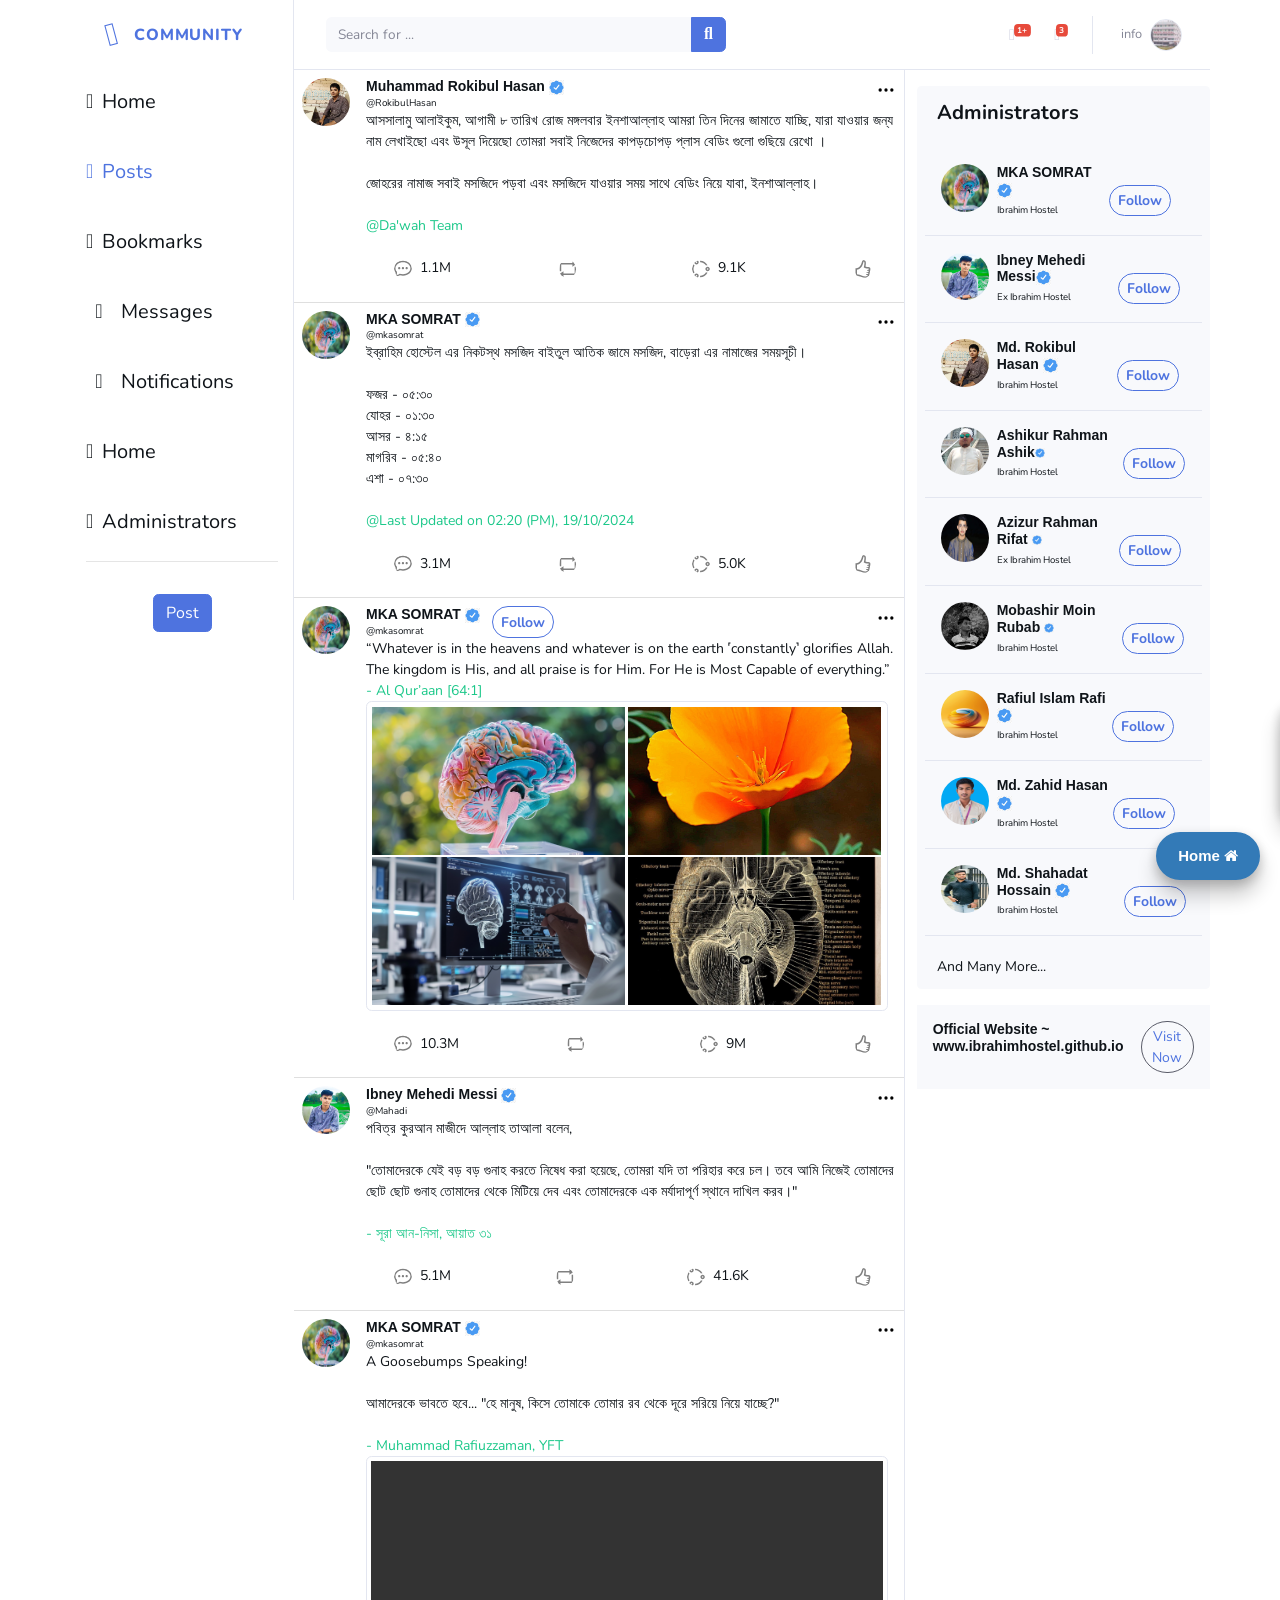
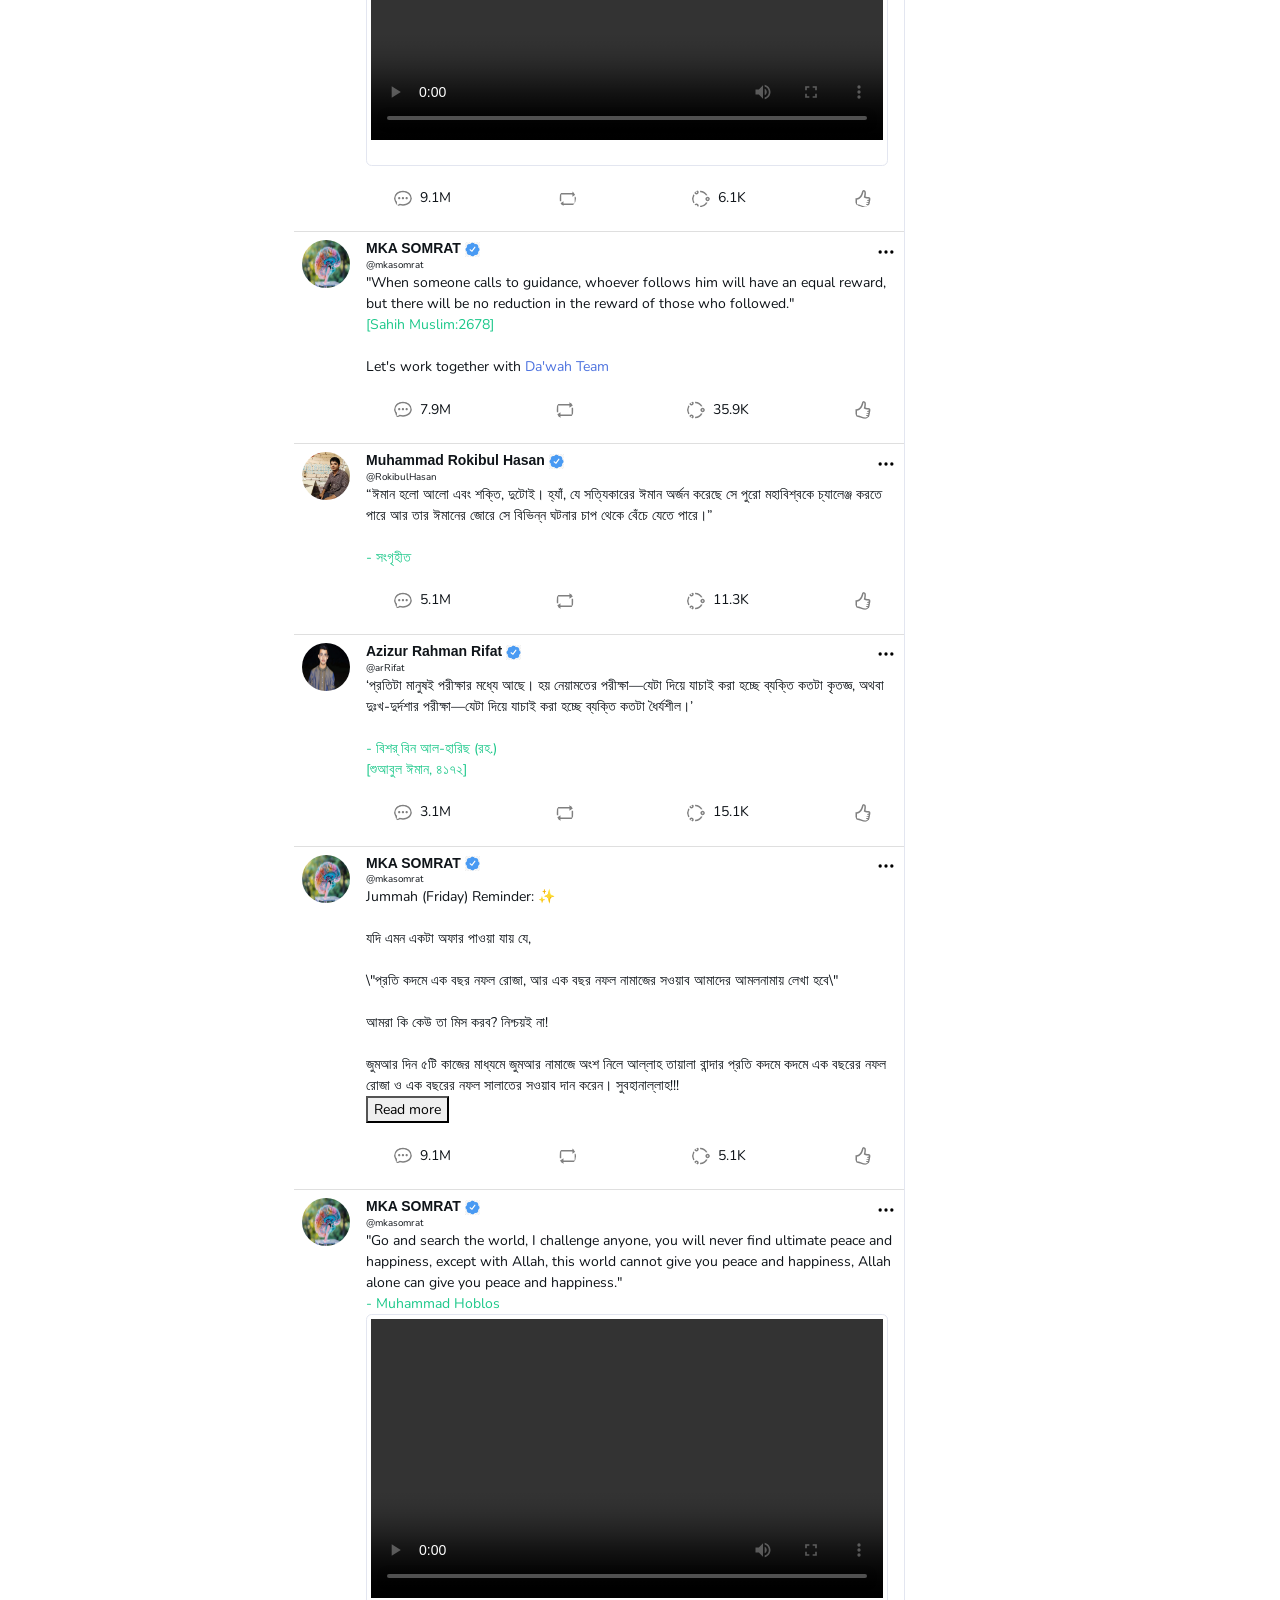
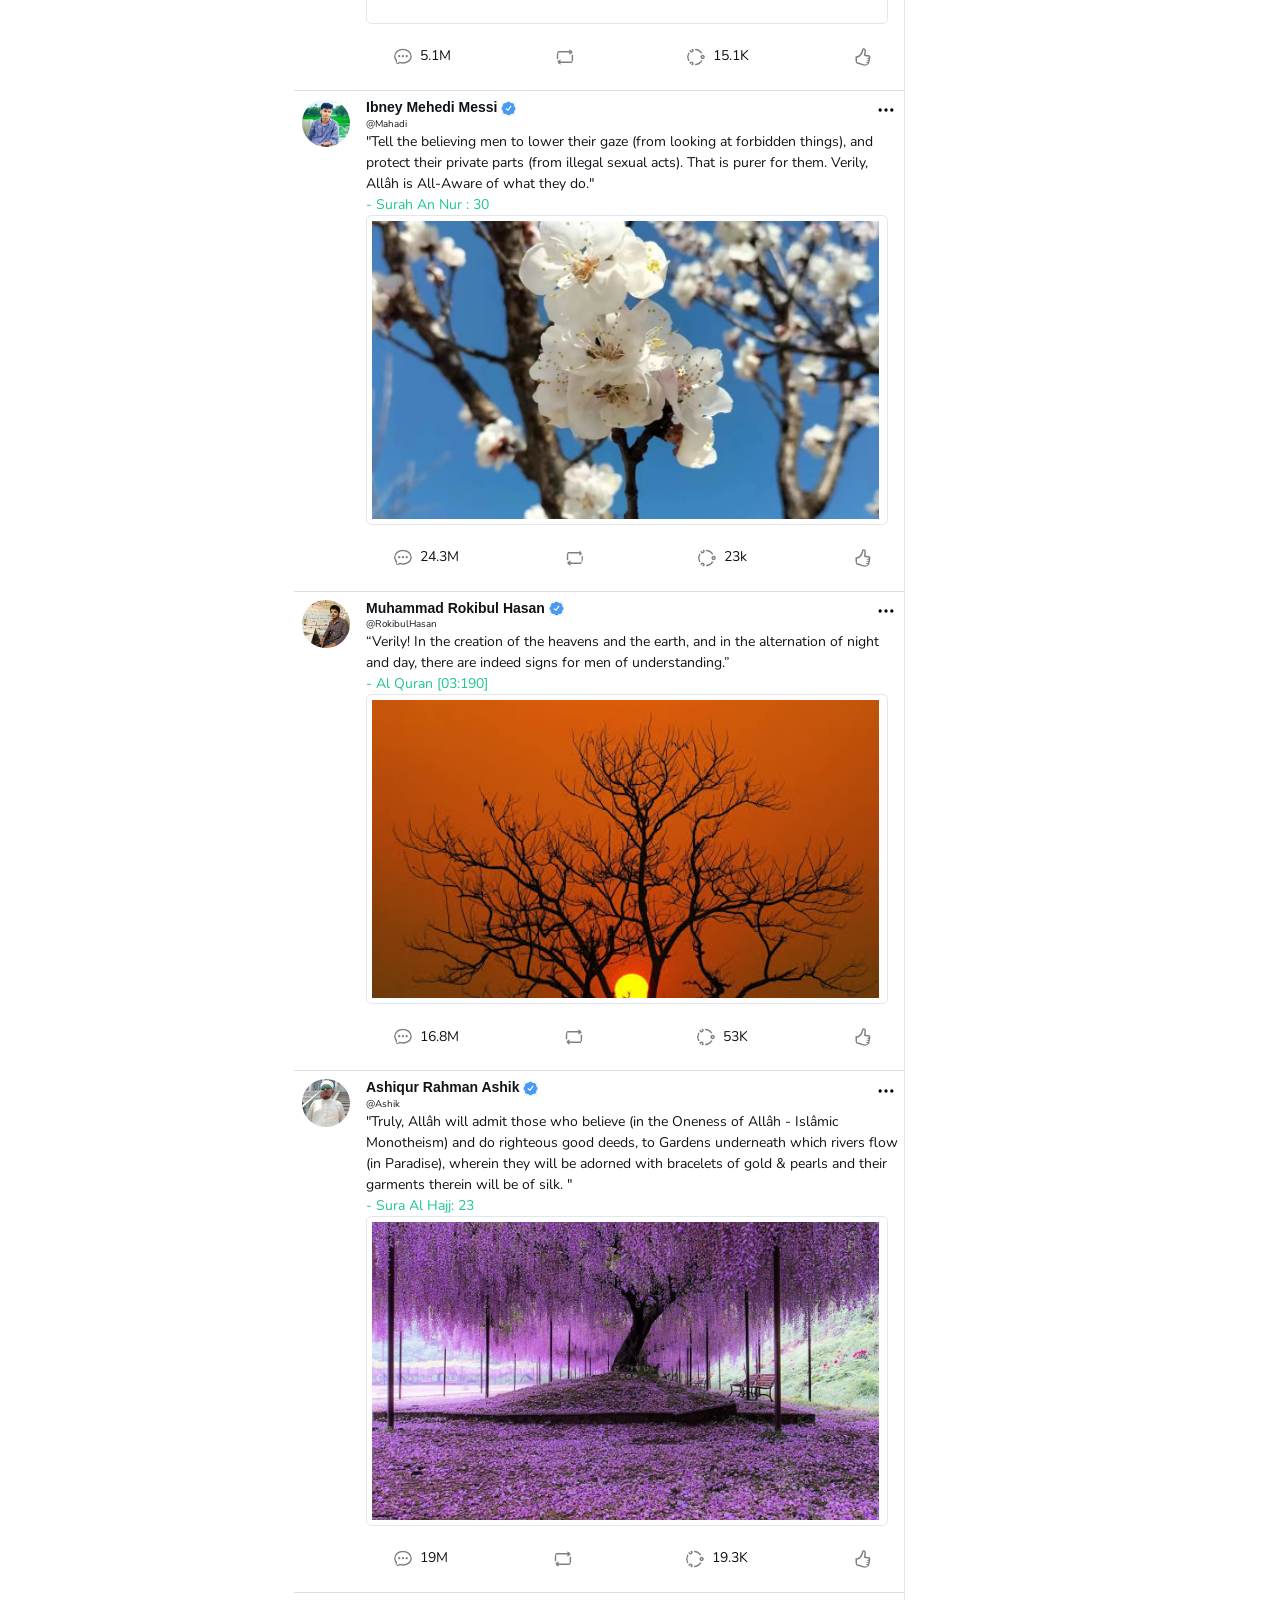
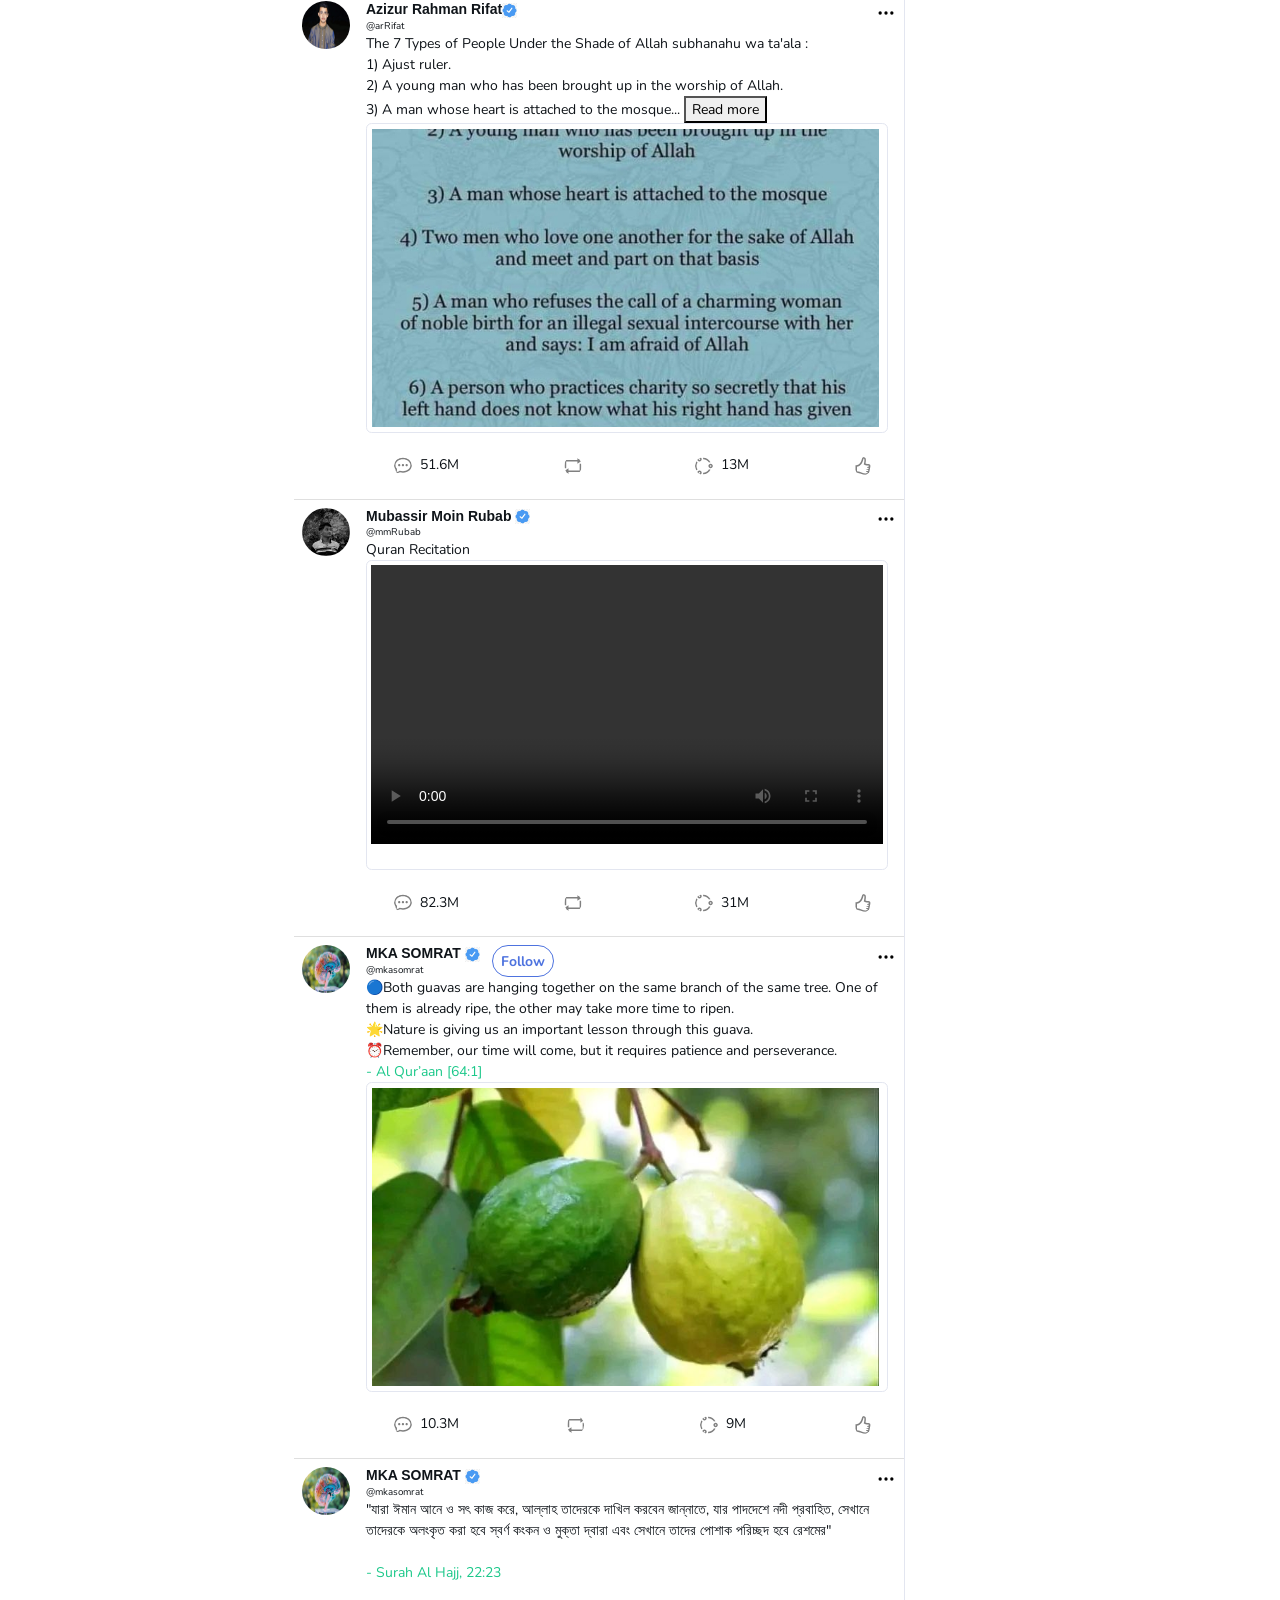
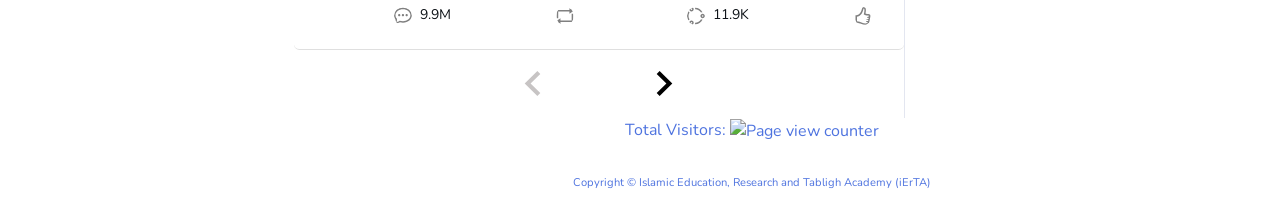
==== dawah/index.html @ aca5ab93 "Update index.html" ====
<!DOCTYPE html>
<html lang="en">
<head>
    <meta http-equiv="Content-Type" content="text/html; charset=UTF-8">
<meta name="description" content="This website is dedicated to News and Update, information about iErTA and DnT OS." />

    <meta name="viewport" content="width=device-width, initial-scale=1.0, shrink-to-fit=no">
    <title>Da'wah Community | Ibrahim Hostel| info - News & Update</title>

    <link rel="stylesheet" href="./formula/bootstrap.min.css">

    <link rel="shortcut icon" href="./forbidden/img/favicon.ico">
    <link rel="stylesheet" href="./formula/fontawesome-all.min.css">
    <link rel="stylesheet" href="./formula/viewer.min.css">
    <link rel="stylesheet" href="./formula/bootstrap-msg.css">
    <link rel="stylesheet" href="./formula/site.css">
<link rel="stylesheet" href="https://ibrahimhostel.github.io/css/cmodal.css">
    <script src="./forbidden/js/jquery-1.11.3.min.js.download"></script>
    <script src="./forbidden/js/bootstrap.min.js.download"></script>
    <script src="./forbidden/js/jquery.easing.js.download"></script>
    <script src="./forbidden/js/theme.js.download"></script>
    <script src="./forbidden/js/viewer-jquery.min.js.download"></script>
    <script src="./forbidden/js/bootstrap-msg.js.download"></script>

    <script src="./forbidden/js/bootbox.min.js.download"></script>
    <style type="text/css">
        body,
        body.swal2-shown,
        body.modal-open {
            overflow: inherit;
            padding-right: inherit !important;
        }
    </style>
  <style>
#more {display: none;}
</style>
<style>
#url_public_id{
display: none;
}
  </style>
</head>

<body id="page-body" style="padding: 0px !important; overflow-y: scroll !important;">

    <div id="wrapper" class="container-md p-0">

        <nav class="navbar  align-items-start sidebar border-right d-none d-sm-block  accordion  p-0  topbar sticky-top"
            id="main-left-nav">
            <div class="container-fluid d-flex flex-column p-0">
                <a class="navbar-brand d-flex justify-content-center align-items-center sidebar-brand m-0"
                    href="https://ibrahimhostel.github.io/dawah">
                    <div class="sidebar-brand-icon rotate-n-15"><i class="fas fa-laugh-wink"></i></div>
                    <div class="sidebar-brand-text mx-3"><span>Community</span></div>
                </a> 
                <hr class="sidebar-divider my-0">
                <ul class="nav navbar-nav text-light" id="accordionSidebar">
                    <li class="nav-item"><a class="nav-link v-nav-link" href="https://ibrahimhostel.github.io/dawah"
                            title="Home"><i class="fas fa-home"></i><span>&nbsp;Home</span></a></li>


                    <li class="nav-item"><a class="nav-link " href="https://ibrahimhostel.github.io/post"><i
                                class="fas fa-user-edit"></i><span>&nbsp;Posts</span></a></li>
                    <li class="nav-item"><a class="nav-link v-nav-link"
                            href="https://ibrahimhostel.github.io/auth/bookmarks"><i
                                class="fas fa-table"></i><span>&nbsp;Bookmarks</span></a></li>
                    <li class="nav-item"><a class="nav-link v-nav-link" href="https://ibrahimhostel.github.io/auth/messages"><i
                                class="fas fa-envelope fa-fw"></i><span>&nbsp;Messages</span></a></li>
                    <li class="nav-item"><a class="nav-link v-nav-link"
                            href="https://ibrahimhostel.github.io/auth/notifications"><i
                                class="fas fa-bell fa-fw"></i><span>&nbsp;Notifications</span></a></li>
                                
                            
                                
                    <li class="nav-item"><a class="nav-link v-nav-link" href="index.html"><i
                                class="fas fa-user"></i><span>&nbsp;Home</span></a></li>
                    <li class="nav-item"><a class="nav-link v-nav-link" href="#whoweare">
                            <i class="fas fa-cogs"></i><span>&nbsp;Administrators</span></a>


                        <hr class="sidebar-divider">
                    </li>
                </ul>
                <div class="text-center  d-md-inline"><a class="btn btn-primary" id="btn-post-info" data-toggle="modal"
                        data-target="#postModal" href="https://ibrahimhostel.github.io/posts#" role="button">Post</a></div>
            </div>
        </nav>
        <div class="d-flex flex-column flex-grow-1">
            <div id="content">

                <nav class="navbar navbar-light navbar-expand bg-white border-bottom  topbar sticky-top">
                    <div class="container-fluid"><button class="btn btn-link d-md-none rounded-circle mr-3"
                            id="sidebarToggleTop" type="button"><i class="fas fa-bars"></i></button><span id="smlogo"
                            class="d-md-none" style="font-size:1.1rem;color:blue;font-weight:700">Community</span>
                        <form
                            class="form-inline d-none d-sm-inline-block mr-auto ml-md-3 my-2 md-md-noney-md-0 mw-100 navbar-search">
                            <div class="input-group"><input class="bg-light form-control border-0 small" type="text"
                                    placeholder="Search for ...">
                                <div class="input-group-append"><button class="btn btn-primary py-0" type="button"><i
                                            class="fas fa-search"></i></button></div>
                            </div>
                        </form>
                        <ul class="nav navbar-nav flex-nowrap ml-auto">
                            <li class="nav-item dropdown d-sm-none no-arrow"><a class="dropdown-toggle nav-link"
                                    data-toggle="dropdown" aria-expanded="false"
                                    href="#"><i class="fas fa-search"></i></a>
                                <div class="dropdown-menu dropdown-menu-right p-3 animated--grow-in"
                                    aria-labelledby="searchDropdown">
                                    <form class="form-inline mr-auto navbar-search w-100">
                                        <div class="input-group"><input class="bg-light form-control border-0 small"
                                                type="text" placeholder="Search for ...">
                                            <div class="input-group-append"><button class="btn btn-primary py-0"
                                                    type="button"><i class="fas fa-search"></i></button></div>
                                        </div>
                                    </form>
                                </div>
                            </li>
                            
                            
                          
    <!-- Notifications-->
                            <li class="nav-item dropdown no-arrow mx-1">
                                <div class="nav-item dropdown no-arrow"><a class="dropdown-toggle nav-link"
                                        data-toggle="dropdown" aria-expanded="false"
                                        href="#"><span
                                            class="badge badge-danger badge-counter">1+</span><i
                                            class="fas fa-bell fa-fw"></i></a>
                                    
                   
                                    <div
                                        class="dropdown-menu dropdown-menu-right dropdown-list dropdown-menu-right animated--grow-in">
                                        <h6 class="dropdown-header">Notifications</h6>
                                        <a class="d-flex align-items-center dropdown-item"
                                            href="#">
                                            <div class="mr-3">
                                                <div class="bg-primary icon-circle"><i
                                                        class="fas fa-file-alt text-white"></i></div>
                                            </div>
                                            <div><span class="small text-gray-500">24 October, 2024</span>
                                                <p>Alhamdulillah,<br> we have arranged a Biology Olympiad, Join now!<br>
                                                link: <span style="color: green"> https://ibrahimhostel.github.io</span></p>
                                            </div>
                                        </a>
                                       <!-- <a class="d-flex align-items-center dropdown-item"
                                            href="#">
                                            <div class="mr-3">
                                                <div class="bg-success icon-circle"><i
                                                        class="fas fa-donate text-white"></i></div>
                                            </div>
                                            <div><span class="small text-gray-500">December 7, 2019</span>
                                                <p>$290.29 has been deposited into your account!</p>
                                            </div>
                                        </a>
                                        <a class="d-flex align-items-center dropdown-item"
                                            href="#">
                                            <div class="mr-3">
                                                <div class="bg-warning icon-circle"><i
                                                        class="fas fa-exclamation-triangle text-white"></i>
                                                </div>
                                            </div>
                                            <div><span class="small text-gray-500">December 2, 2019</span>
                                                <p>Spending Alert: We've noticed unusually high spending for your
                                                    account.
                                                </p>
                                            </div>
                                        </a>-->
                                        <a class="text-center dropdown-item small text-gray-500"
                                            href="#">Close this Window
                                
                                            </a>
                                    </div>
                                </div>
                            </li>
                            
                            
    <!-- Administrators Panel-->                        
                  
                            <li class="nav-item dropdown no-arrow mx-1">
                                <div class="nav-item dropdown no-arrow"><a class="dropdown-toggle nav-link"
                                        data-toggle="dropdown" aria-expanded="false"
                                        href="#"><i
                                            class="fas fa-atom"></i><span
                                            class="badge badge-danger badge-counter">3</span></a> 
                                    <div
                                        class="dropdown-menu dropdown-menu-right dropdown-list dropdown-menu-right animated--grow-in">
                                        <h6 class="dropdown-header"> Main Administrators</h6>
                                        <a class="d-flex align-items-center dropdown-item"
                                            href="#">
                                            <div class="dropdown-list-image mr-3"><img class="rounded-circle"
                                                    src="./forbidden/img/ceo.jpg">
                                                <div class="bg-success status-indicator"></div>
                                            </div>
                                            <div class="font-weight-bold">
                                                <div class="text-truncate"><span>MKA SOMRAT </span></div>
                                                <p class="small text-gray-500 mb-0">CEO</p>
                                            </div>
                                        </a>
                                        <a class="d-flex align-items-center dropdown-item"
                                            href="#">
                                            <div class="dropdown-list-image mr-3"><img class="rounded-circle"
                                                    src="./forbidden/img/mahadi.jpg">
                                                <div class="status-indicator"></div>
                                            </div>
                                            <div class="font-weight-bold">
                                                <div class="text-truncate"><span>Ibney Mehedi Messi </span></div>
                                                <p class="small text-gray-500 mb-0">Advisor</p>
                                            </div>
                                        </a>
                                        <a class="d-flex align-items-center dropdown-item"
                                            href="#">
                                            <div class="dropdown-list-image mr-3"><img class="rounded-circle"
                                                    src="./forbidden/img/RokibulHasan.jpg">
                                                <div class="bg-warning status-indicator"></div>
                                            </div>
                                            <div class="font-weight-bold">
                                                <div class="text-truncate"><span>Md. Rokibul Hasan</span></div>
                                                <p class="small text-gray-500 mb-0"> Managing Director</p>
                                            </div>
                                        </a>
                                                               <a class="text-center dropdown-item small text-gray-500"
                                            href="#">Close this Window
                                
                                            </a>

                                </div>
                                <div class="shadow dropdown-list dropdown-menu dropdown-menu-right"
                                    aria-labelledby="alertsDropdown">
                                  
                                </div>
                                    
                            </li>
                            <div class="d-none d-sm-block topbar-divider"></div>
                            
                            
                            
                            
    <!-- Dashboard-->  
                    
                            <li class="nav-item dropdown no-arrow">
                                <div class="nav-item dropdown no-arrow"><a class="dropdown-toggle nav-link"
                                        data-toggle="dropdown" aria-expanded="false"
                                        href="#"><span
                                            class="d-none d-lg-inline mr-2 text-gray-600 small">info</span><img
                                            class="border rounded-circle img-profile"
                                            src="./forbidden/img/logo.png"></a>
                                    <div class="dropdown-menu shadow dropdown-menu-right animated--grow-in"><a
                                            class="dropdown-item" href="index.html"><i
                                                class="fas fa-user fa-sm fa-fw mr-2 text-gray-400"></i>&nbsp;Home</a><a
                                            class="dropdown-item" href="#whoweare"><i
                                                class="fas fa-cogs fa-sm fa-fw mr-2 text-gray-400"></i>&nbsp;Administrators</a>
                                        <a class="dropdown-item" href="#"><i
                                                class="fas fa-list fa-sm fa-fw mr-2 text-gray-400"></i>&nbsp;Join with us</a>
                                        <div class="dropdown-divider"></div><a class="dropdown-item"
                                            href="#"><i
                                                class="fas fa-sign-out-alt fa-sm fa-fw mr-2 text-gray-400"></i>&nbsp; Ibrahim Hostel, NDCM, Bangladesh</a>
                                                                    <a class="text-center dropdown-item small text-gray-500"
                                            href="#">Close this Window
                                
                                            </a>
                                    </div>
                                </div>
                            </li>
                        </ul>
                    </div>
                </nav>


<!--Main Part ; Post-->

                
 <main role="main" class="container-fluid bg-white p-0">
                    <style type="text/css">
                        .post-svg svg,
                        .post-svg i {
                            width: 18px;
                            height: 18px;
                            fill: #4e73df;
                            color: #4e73df;
                            cursor: pointer;
                            margin-left: 3px;
                        }

                        .body-svg svg {
                            width: 15px;
                            height: 15px;
                            fill: rgb(139, 128, 128);
                        }

                        .replay-g svg {
                            fill: rgb(104, 113, 231);
                        }

                        .replay-g span {
                            color: #4e73df;
                            font-weight: 600px;
                            font-size: 0.8rem;
                            margin-top: 2px;
                            margin-left: 3px;
                        }

                        .b-hang:hover {
                            background-color: #e4e6ec;
                            cursor: pointer;
                        }

                        .b-hang {
                            display: none
                        }

                        .f-icoktb {
                            opacity: 0.5;
                            font-weight: 400;
                        }

                        .post-text-a {
                            color: rgb(20, 10, 10);
                            font-size: 12px;
                            padding-top: 4px;
                        }

                        #post-text-b {
                            min-height: 130px;
                        }

                        #allow-text-length {
                            font-weight: 300;
                        }

                        .form-control.input-text-simple {
                            font-size: 1rem
                        }

                        .replay-option {
                            line-height: 1.5rem;
                        }

                        .replay-option:hover {
                            background-color: #e4e6ec;
                            cursor: pointer;
                        }

                        #post-imgs {
                            width: 100%;
                            margin: 0 auto;
                            display: flex;
                            flex-direction: row;
                        }

                        .post-imgs-c {
                            display: flex;
                            flex-direction: column;
                            height: 100%;
                            width: 100%;
                        }

                        .img-item-content {
                            margin: 3px;
                            flex-grow: 5;
                            height: 100%;
                            background-size: cover;
                            background-repeat: no-repeat;
                            background-position: center center;
                            width: 100%;
                            position: relative;
                        }

                        .css-img-p {
                            inset: 0px;
                            height: 100%;
                            opacity: 0;
                            position: absolute;
                            width: 100%;
                            z-index: -1;
                        }

                        .edit-img {
                            right: 4px;
                            bottom: 4px;
                            min-width: 24px;
                            min-height: 24px;
                            position: absolute;
                            border-radius: 999px;
                            border-width: 2px;
                            border-color: #fff;
                            background-color: #4e73df;
                        }

                        .remove-img {
                            top: 4px;
                            left: 4px;
                            min-width: 24px;
                            min-height: 24px;
                            position: absolute;
                            border-radius: 999px;
                            border-width: 2px;
                            border-color: #fff;
                            background-color: #4e73df;
                        }

                        .remove-img-s svg,
                        .edit-img-s svg {
                            width: 24px;
                            height: 24px;
                            fill: #e4e6ec;
                        }
                    </style>
                    <div class="modal fade " id="postModal" tabindex="-1" aria-labelledby="exampleModalLabel"
                        aria-hidden="true">
                        <div class="modal-dialog">
                            <div class="modal-content" style="border-radius:2rem">
                                <div class="modal-header">

                                    <button type="button" class="close ml-0" data-dismiss="modal" aria-label="Close">
                                        <span aria-hidden="true">×</span>
                                    </button>
                                </div> 
                                
                                <div id="p_reply" class="post-text-a ml-2"></div>

                                <span id="p_reid" style="display:none">0</span>
                                <div class="d-flex">
                                    <div class="m-2"> <img id="pro_user_header"
                                            src="./forbidden/img/ceo.png"
                                            style="width:4rem;height:4rem" alt="" class="rounded-circle img-thumbnail">
                                    </div>
                                    <div class="flex-fill">
                                        <div class="modal-body body-svg">

                                            <div id="p-vtype" class="b-hang" dataid="vtype">
                                                <div class="d-flex">
                                                    <div><svg xmlns="http://www.w3.org/2000/svg" viewBox="0 0 24 24">
                                                           
<path
                                                                d="M24 2.282v9.65s-1.287 1.189-3.144 1.189c-2.873 0-3.326-2.41-6.549-2.41-1.078 0-2.453.601-3.308 1.289v8h-1.999v-20h2v1.84c.866-.447 2.049-.84 3.296-.84 3.413 0 3.479 2.533 6.419 2.533 1.867 0 3.285-1.251 3.285-1.251zm-2 3.119c-2.341.479-3.935-.295-5.46-1.489-1.989-1.558-4.186-.841-5.54.326v5.386c1.01-.518 2.19-.913 3.308-.913 2.28 0 3.63.931 4.616 1.61 1 .69 1.797 1.12 3.076.531v-5.451zm-2 11.599h-7v2h5.84l1.714 3h-17.108l1.714-3h1.84v-2h-3l-4 7h24l-4-7z">
                                                            </path>
                                                        </svg></div>
                                                    <div class="ml-3 post-text-a" id="vtype-value"></div>
                                                    <div class="flex-fill text-right mr-3 del-hang"><svg
                                                            xmlns="http://www.w3.org/2000/svg" viewBox="0 0 22 22">
                                                            <path
                                                                d="M5.662 23l-5.369-5.365c-.195-.195-.293-.45-.293-.707 0-.256.098-.512.293-.707l14.929-14.928c.195-.194.451-.293.707-.293.255 0 .512.099.707.293l7.071 7.073c.196.195.293.451.293.708 0 .256-.097.511-.293.707l-11.216 11.219h5.514v2h-12.343zm3.657-2l-5.486-5.486-1.419 1.414 4.076 4.072h2.829zm6.605-17.581l-10.677 10.68 5.658 5.659 10.676-10.682-5.657-5.657z">
                                                            </path> 
                                                           
                                                        </svg></div>
                                                </div>
                                            </div>
                                            <div id="p-category" class="b-hang" dataid="category">
                                                <div class="d-flex">
                                                    <div> <svg xmlns="http://www.w3.org/2000/svg" viewBox="0 0 24 24">
                                                            <path
                                                                d="M7 1h17v2h-17v-2zm0 7h17v-2h-17v2zm0 5h17v-2h-17v2zm0 5h17v-2h-17v2zm0 5h17v-2h-17v2zm-5-22c-1.104 0-2 .896-2 2s.896 2 2 2 2-.896 2-2-.896-2-2-2zm0 9c-1.104 0-2 .896-2 2s.896 2 2 2 2-.896 2-2-.896-2-2-2zm0 9c-1.104 0-2 .896-2 2s.896 2 2 2 2-.896 2-2-.896-2-2-2z">
                                                            </path>
                                                        </svg></div>
                                                    <div class="ml-3 post-text-a" id="category-value"></div>
                                                    <div class="flex-fill text-right mr-3 del-hang"><svg
                                                            xmlns="http://www.w3.org/2000/svg" viewBox="0 0 22 22">
                                                            <path
                                                                d="M5.662 23l-5.369-5.365c-.195-.195-.293-.45-.293-.707 0-.256.098-.512.293-.707l14.929-14.928c.195-.194.451-.293.707-.293.255 0 .512.099.707.293l7.071 7.073c.196.195.293.451.293.708 0 .256-.097.511-.293.707l-11.216 11.219h5.514v2h-12.343zm3.657-2l-5.486-5.486-1.419 1.414 4.076 4.072h2.829zm6.605-17.581l-10.677 10.68 5.658 5.659 10.676-10.682-5.657-5.657z">
                                                            </path>
                                                        </svg></div>
                                                </div>
                                            </div> 
                                         
                                            <div id="p-prices" class="b-hang" dataid="prices">
                                                <div class="d-flex">
                                                    <div> <svg xmlns="http://www.w3.org/2000/svg" viewBox="0 0 24 24">
                                                            <path
                                                                d="M19 16.166c0-4.289-4.465-5.483-7.887-7.091-2.079-1.079-1.816-3.658 1.162-3.832 1.652-.1 3.351.39 4.886.929l.724-3.295c-1.814-.551-3.437-.803-4.885-.841v-2.036h-2v2.134c-3.89.535-5.968 2.975-5.968 5.7 0 4.876 5.693 5.62 7.556 6.487 2.54 1.136 2.07 3.5-.229 4.021-1.993.451-4.538-.337-6.45-1.079l-.909 3.288c1.787.923 3.931 1.417 6 1.453v1.996h2v-2.105c3.313-.464 6.005-2.293 6-5.729z">
                                                            </path>
                                                        </svg></div> 
                                       
                                                    <div class="ml-3 post-text-a" id="prices-value"></div>
                                                    <div class="flex-fill text-right mr-3 del-hang"><svg
                                                            xmlns="http://www.w3.org/2000/svg" viewBox="0 0 22 22">
                                                            <path
                                                                d="M5.662 23l-5.369-5.365c-.195-.195-.293-.45-.293-.707 0-.256.098-.512.293-.707l14.929-14.928c.195-.194.451-.293.707-.293.255 0 .512.099.707.293l7.071 7.073c.196.195.293.451.293.708 0 .256-.097.511-.293.707l-11.216 11.219h5.514v2h-12.343zm3.657-2l-5.486-5.486-1.419 1.414 4.076 4.072h2.829zm6.605-17.581l-10.677 10.68 5.658 5.659 10.676-10.682-5.657-5.657z">
                                                            </path>
                                                        </svg></div>
                                                </div>
                                            </div>
                                            <div id="p-urllink" class="b-hang" dataid="urllink">
                                                <div class="d-flex">
                                                    <div> <svg xmlns="http://www.w3.org/2000/svg" viewBox="0 0 22 22">
                                                            <path
                                                                d="M13.723 18.654l-3.61 3.609c-2.316 2.315-6.063 2.315-8.378 0-1.12-1.118-1.735-2.606-1.735-4.188 0-1.582.615-3.07 1.734-4.189l4.866-4.865c2.355-2.355 6.114-2.262 8.377 0 .453.453.81.973 1.089 1.527l-1.593 1.592c-.18-.613-.5-1.189-.964-1.652-1.448-1.448-3.93-1.51-5.439-.001l-.001.002-4.867 4.865c-1.5 1.499-1.5 3.941 0 5.44 1.517 1.517 3.958 1.488 5.442 0l2.425-2.424c.993.284 1.791.335 2.654.284zm.161-16.918l-3.574 3.576c.847-.05 1.655 0 2.653.283l2.393-2.389c1.498-1.502 3.94-1.5 5.44-.001 1.517 1.518 1.486 3.959 0 5.442l-4.831 4.831-.003.002c-1.438 1.437-3.886 1.552-5.439-.002-.473-.474-.785-1.042-.956-1.643l-.084.068-1.517 1.515c.28.556.635 1.075 1.088 1.528 2.245 2.245 6.004 2.374 8.378 0l4.832-4.831c2.314-2.316 2.316-6.062-.001-8.377-2.317-2.321-6.067-2.313-8.379-.002z">
                                                            </path>
                                                        </svg></div>
                                                    <div class="ml-3 post-text-a" id="urllink-value"></div>
                                                    <div class="flex-fill text-right mr-3 del-hang"><svg
                                                            xmlns="http://www.w3.org/2000/svg" viewBox="0 0 22 22">
                                                            <path
                                                                d="M5.662 23l-5.369-5.365c-.195-.195-.293-.45-.293-.707 0-.256.098-.512.293-.707l14.929-14.928c.195-.194.451-.293.707-.293.255 0 .512.099.707.293l7.071 7.073c.196.195.293.451.293.708 0 .256-.097.511-.293.707l-11.216 11.219h5.514v2h-12.343zm3.657-2l-5.486-5.486-1.419 1.414 4.076 4.072h2.829zm6.605-17.581l-10.677 10.68 5.658 5.659 10.676-10.682-5.657-5.657z">
                                                            </path>
                                                        </svg></div>
                                                </div>
                                            </div> 
                                         
                                            <div id="p-vtags" class="b-hang" dataid="vtags">
                                                <div class="d-flex">
                                                    <div><svg xmlns="http://www.w3.org/2000/svg" viewBox="0 0 22 22">
                                                            <path
                                                                d="M15.354 6h-3.554c-2.721-4.496-9.566-4.523-11.293-1.706-1.341 2.186.061 5.062 3.24 5.062 1.307 0 2.52-.593 4.253-.329v3.567l9.033 9.042 6.967-6.966-8.646-8.67zm-11.606 1.871c-1.996 0-2.738-1.6-1.956-2.835 1.076-1.701 5.756-1.94 8.19.964h-1.982v1.529c-1.922-.233-3.2.342-4.252.342zm9.207 2.645c-.817.817-2.206.394-2.446-.72 1.188.093 1.902-.723 1.795-1.708 1.071.285 1.445 1.634.651 2.428z">
                                                            </path>
                                                        </svg></div>
                                                    <div class="ml-3 post-text-a" id="vtags-value"></div>
                                                    <div class="flex-fill text-right mr-3 del-hang"><svg
                                                            xmlns="http://www.w3.org/2000/svg" viewBox="0 0 22 22">
                                                            <path
                                                                d="M5.662 23l-5.369-5.365c-.195-.195-.293-.45-.293-.707 0-.256.098-.512.293-.707l14.929-14.928c.195-.194.451-.293.707-.293.255 0 .512.099.707.293l7.071 7.073c.196.195.293.451.293.708 0 .256-.097.511-.293.707l-11.216 11.219h5.514v2h-12.343zm3.657-2l-5.486-5.486-1.419 1.414 4.076 4.072h2.829zm6.605-17.581l-10.677 10.68 5.658 5.659 10.676-10.682-5.657-5.657z">
                                                            </path>
                                                        </svg></div>
                                                </div>
                                            </div>
                                 <div aria-activedescendant="typeaheadFocus-0.9675831414983171"
                                                aria-autocomplete="list" id="post-text-b"
                                                aria-controls="typeaheadDropdownWrapped-47"
                                                aria-describedby="placeholder-f43e6" aria-label="Tweet text"
                                                aria-multiline="true" class="notranslate public-DraftEditor-content"
                                                contenteditable="true" data-testid="tweetTextarea_0" role="textbox"
                                                spellcheck="true" tabindex="0" no-focuscontainer-refocus="true"
                                                style="width:400px;outline: none;user-select: text;white-space: pre-wrap;overflow-wrap: break-word;">                Post trade information!</div>
                                            <div id="p-imgs">
                                                <div id="post-imgs"></div>
                                                <div id="img-action-html" style="display:none">
                                                    <div aria-label="Remove media" role="button" tabindex="0"
                                                        class="remove-img">
                                                        <div dir="auto" class="remove-img-s">
                                                            <svg xmlns="http://www.w3.org/2000/svg" aria-hidden="true"
                                                                viewBox="0 0 24 24" class="remove-img-svg"> 
                                          Goshih, iErTA -->
                                                                <path
                                                                    d="M12 2c5.514 0 10 4.486 10 10s-4.486 10-10 10-10-4.486-10-10 4.486-10 10-10zm0-2c-6.627 0-12 5.373-12 12s5.373 12 12 12 12-5.373 12-12-5.373-12-12-12zm6 13h-12v-2h12v2z">
                                                                </path>
                                                            </svg>

                                                        </div>
                                                    </div> 
                                       
                                                    
                                                    <div aria-label="Edit media" role="button" tabindex="0"
                                                        class="edit-img">
                                                        <div dir="auto" class="edit-img-s">
                                                            <svg xmlns="http://www.w3.org/2000/svg" width="24"
                                                                height="24" viewBox="0 0 24 24">
                                                                <path
                                                                    d="M12 2c5.514 0 10 4.486 10 10s-4.486 10-10 10-10-4.486-10-10 4.486-10 10-10zm0-2c-6.627 0-12 5.373-12 12s5.373 12 12 12 12-5.373 12-12-5.373-12-12-12zm-3.994 12.964l3.106 3.105-4.112.931 1.006-4.036zm9.994-3.764l-5.84 5.921-3.202-3.202 5.841-5.919 3.201 3.2z">
                                                                </path>
                                                            </svg>
                                                        </div>
                                                    </div>
                                                </div>

                                                <input type="file" id="imgupload_post" style="display:none"
                                                    accept="image/png, image/jpeg" multiple="multiple">

                                            </div>
                                            <div id="p-replay" class="d-flext replay-g" data-toggle="dropdown"
                                                aria-expanded="false" style="cursor: pointer">
                                                <span id="replay-value-svg">
                                                    <svg viewBox="0 0 24 24" aria-hidden="true"
                                                        class="r-1cvl2hr r-4qtqp9 r-yyyyoo r-1pexk7n r-1d4mawv r-dnmrzs r-bnwqim r-1plcrui r-lrvibr r-1mcorv5">
                                                        <g>
                                                            <path
                                                                d="M12 1.5C6.2 1.5 1.5 6.2 1.5 12S6.2 22.5 12 22.5 22.5 17.8 22.5 12 17.8 1.5 12 1.5zM9.047 5.9c-.878.484-1.22.574-1.486.858-.263.284-.663 1.597-.84 1.712-.177.115-1.462.154-1.462.154s2.148 1.674 2.853 1.832c.706.158 2.43-.21 2.77-.142.342.07 2.116 1.67 2.324 2.074.208.404.166 1.748-.038 1.944-.204.196-1.183 1.09-1.393 1.39-.21.3-1.894 4.078-2.094 4.08-.2 0-.62-.564-.73-.848-.11-.284-.427-4.012-.59-4.263-.163-.25-1.126-.82-1.276-1.026-.15-.207-.552-1.387-.527-1.617.024-.23.492-1.007.374-1.214-.117-.207-2.207-1.033-2.61-1.18-.403-.145-.983-.332-.983-.332 1.13-3.652 4.515-6.318 8.52-6.38 0 0 .125-.018.186.14.11.286.256 1.078.092 1.345-.143.23-2.21.99-3.088 1.474zm11.144 8.24c-.21-.383-1.222-2.35-1.593-2.684-.23-.208-2.2-.912-2.55-1.09-.352-.177-1.258-.997-1.267-1.213-.01-.216 1.115-1.204 1.15-1.524.056-.49-1.882-1.835-1.897-2.054-.015-.22.147-.66.31-.81.403-.36 3.19.04 3.556.36 2 1.757 3.168 4.126 3.168 6.873 0 .776-.18 1.912-.282 2.18-.08.21-.443.232-.595-.04z">
                                                            </path>
                                                        </g>
                                                    </svg></span><span id="replay-value">Everyone</span> <span>can
                                                    replay</span> 
                                       
                                                <div class="dropdown-menu p-3" id="m-replay-option" style="width:300px">

                                        <div>Choose who can reply to this Tweet. Anyone mentioned can always
                                                        reply.</div>
                                                    <div class="d-flex replay-option">
                                                        <span class="replay-option-svg">
                                                            <svg viewBox="0 0 24 24" aria-hidden="true"
                                                                class="r-jwli3a r-4qtqp9 r-yyyyoo r-1hjwoze r-dnmrzs r-bnwqim r-1plcrui r-lrvibr r-12ym1je">
                                                                <g>
                                                                    <path
                                                                        d="M12 2C6.486 2 2 6.486 2 12s4.486 10 10 10 10-4.486 10-10S17.514 2 12 2zm8.472 9.442c-.242.19-.472.368-.63.486-.68-1.265-1.002-1.78-1.256-2.007-.163-.145-.37-.223-.78-.375-.367-.136-1.482-.55-1.65-.85-.087-.153.136-.602.23-.793.088-.177.164-.33.196-.497.123-.646-.33-1.146-.728-1.59-.066-.072-.153-.17-.23-.26.335-.12.862-.26 1.42-.384 1.95 1.448 3.26 3.704 3.428 6.272zm-9.788-7.83c.076.25.145.5.182.678-.255.15-.663.363-.96.52-.262.136-.522.273-.738.392-.247.137-.442.234-.6.313-.347.174-.598.3-.833.553-.068.073-.26.278-1.02 1.886l-1.79-.656c1.293-1.94 3.362-3.31 5.76-3.685zM12 20.5c-4.687 0-8.5-3.813-8.5-8.5 0-1.197.25-2.335.7-3.37.47.182 1.713.66 2.75 1.035-.107.336-.245.854-.26 1.333-.03.855.502 1.7.562 1.792.053.08.12.15.2.207.303.21.687.5.827.616.063.343.166 1.26.23 1.833.144 1.266.175 1.48.24 1.65.005.012.514 1.188 1.315 1.188.576-.003.673-.206 1.855-2.688.244-.512.45-.95.513-1.058.1-.144.597-.61.87-.83.55-.442.76-1.82.413-2.682-.335-.83-1.92-2.08-2.5-2.195-.17-.033-.43-.04-.953-.053-.497-.01-1.25-.028-1.536-.09-.098-.024-.314-.094-.605-.196.32-.668.627-1.28.71-1.4.05-.052.168-.112.408-.234.17-.086.383-.192.653-.34.208-.116.458-.247.71-.38 1.168-.612 1.484-.8 1.658-1.082.11-.177.263-.44-.04-1.544 1.042.027 2.038.24 2.955.61-.89.32-1.024.595-1.106.77-.367.784.256 1.475.667 1.93.096.107.24.268.32.38l-.017.036c-.234.472-.67 1.35-.196 2.194.406.72 1.384 1.13 2.437 1.52.134.05.25.092.33.126.16.208.496.79 1 1.735l.154.285c.078.14.33.505.842.505.167 0 .363-.04.59-.137.032-.013.083-.035.18-.094C19.72 17.405 16.22 20.5 12 20.5zm-3.812-9.45c.01-.285.102-.646.184-.907l.027.006c.397.09 1.037.11 1.83.13.32.006.59.008.615 0 .326.143 1.355 1 1.483 1.31.113.28.05.812-.034 1.01-.233.197-.845.735-1.085 1.078-.093.13-.212.373-.64 1.274-.133.276-.313.654-.488 1.013-.026-.225-.054-.472-.08-.686-.225-2.003-.273-2.22-.42-2.445-.05-.078-.202-.31-1.135-.973-.117-.213-.268-.564-.26-.813z">
                                                                    </path>
                                                                </g>
                                                            </svg></span>
                                                        <span class="replay-option-val">Everyone</span>
                                                    </div>
                                                    <div class="d-flex replay-option">
                                                        <span class="replay-option-svg">
                                                            <svg viewBox="0 0 24 24" aria-hidden="true"
                                                                class="r-jwli3a r-4qtqp9 r-yyyyoo r-1hjwoze r-dnmrzs r-bnwqim r-1plcrui r-lrvibr r-12ym1je">
                                                                <g>
                                                           
                                                                    <path
                                                                        d="M10.43 12.24c-1.37 0-2.89-.15-3.87-1.26-.82-.95-1.09-2.39-.81-4.43C6.13 3.7 7.88 2 10.43 2s4.3 1.7 4.68 4.55c.27 2.04.01 3.49-.81 4.42-.98 1.12-2.51 1.27-3.87 1.27zm0-8.73c-2.39 0-3.03 2.03-3.19 3.24-.21 1.56-.06 2.65.45 3.23.46.53 1.28.75 2.73.75 1.46 0 2.28-.22 2.74-.75.51-.58.66-1.67.45-3.23-.16-1.21-.79-3.24-3.18-3.24zm2.01 18.99H4.22c-.7 0-1.33-.3-1.75-.83-.43-.54-.57-1.26-.4-1.95.88-3.55 4.31-6.03 8.34-6.03.42 0 .75.34.75.75 0 .42-.34.75-.75.75-3.34 0-6.17 2.01-6.88 4.89-.06.25-.02.49.12.66.13.16.32.25.56.25h8.22c.42 0 .75.34.75.75.01.42-.32.76-.74.76zm9.15-10.87l-4.2 8.46c-.01.03-.02.05-.04.07-.02.06-.06.11-.1.15-.05.05-.1.09-.15.13h-.01c-.06.04-.12.06-.19.08-.07.02-.13.03-.2.03-.05 0-.11 0-.17-.02-.06-.01-.11-.03-.16-.06-.06-.03-.12-.07-.18-.12-.01-.01-.03-.02-.04-.03l-3.08-3.27c-.28-.3-.27-.78.04-1.06.3-.29.77-.27 1.06.03l2.34 2.48 3.74-7.53c.18-.37.63-.52 1-.34.37.17.52.63.34 1z">
                                                                    </path>
                                                          <path
                                                                        d="M17.1 20.44c.05-.04.1-.08.15-.13 0 .01-.02.03-.03.04-.04.04-.08.06-.12.09z">
                                                                    </path>
                                                                </g>
                                                            </svg></span>
                                                        <span class="replay-option-val">Pepole you fllow</span>
                                                    </div>

                                                    <div class="d-flex replay-option">
                                                        <span class="replay-option-svg">
                                                            <svg viewBox="0 0 24 24" aria-hidden="true"
                                                                class="r-jwli3a r-4qtqp9 r-yyyyoo r-1hjwoze r-dnmrzs r-bnwqim r-1plcrui r-lrvibr r-12ym1je">
                                                                <g>
                                                                 <path
                                                                        d="M16.04 7.266c-.45 0-.815.297-.947.7l-.03.113s-1.064-1.397-3.277-1.397c-2.855 0-4.928 2.4-4.928 5.706 0 2.495 1.755 4.525 3.912 4.525 2.307 0 3.632-1.492 3.632-1.492s.597 1.75 3.503 1.75c.49 0 4.837-.297 4.837-5.172 0-5.923-4.82-10.743-10.744-10.743-5.922 0-10.74 4.82-10.74 10.743 0 5.924 4.818 10.743 10.742 10.743 2.244 0 4.04-.544 5.82-1.765.163-.112.273-.283.31-.48s-.005-.394-.118-.557c-.224-.327-.71-.418-1.037-.193-1.516 1.04-3.05 1.504-4.976 1.504-5.102 0-9.25-4.15-9.25-9.25S6.9 2.75 12 2.75 21.25 6.9 21.25 12c0 2.916-1.822 3.9-3.234 3.9-.53 0-2.234-.213-1.906-2.103 0 0 .938-5.4.938-5.523-.002-.557-.452-1.008-1.01-1.008zm-2.235 6.55c-.58.83-1.378 1.305-2.247 1.335l-.105.003c-1.483 0-2.52-1.112-2.578-2.768-.075-2.12 1.366-3.964 3.146-4.027l.102-.002c1.423 0 2.417 1.07 2.474 2.66.035 1.024-.245 2.018-.79 2.8z">
                                                                    </path>
                                                                </g>
                                                            </svg></span>
                                                        <span class="replay-option-val">Only pepole you mention</span>
                                                    </div>



                                                </div>
                                            </div>
                                        </div>
                                        <div class="modal-footer"
                                            style="align-items: flex-start; justify-content: space-between;padding-left:0px">

                                            <div class="post-svg" id="c-upload-photo" data-toggle="tooltip"
                                                data-placement="bottom" title="" data-original-title="Info photo">
                                                <svg viewBox="0 0 24 24" aria-hidden="true" style="margin-left:0px">
                                                    <g>
                                                        <path
                                                            d="M19.75 2H4.25C3.01 2 2 3.01 2 4.25v15.5C2 20.99 3.01 22 4.25 22h15.5c1.24 0 2.25-1.01 2.25-2.25V4.25C22 3.01 20.99 2 19.75 2zM4.25 3.5h15.5c.413 0 .75.337.75.75v9.676l-3.858-3.858c-.14-.14-.33-.22-.53-.22h-.003c-.2 0-.393.08-.532.224l-4.317 4.384-1.813-1.806c-.14-.14-.33-.22-.53-.22-.193-.03-.395.08-.535.227L3.5 17.642V4.25c0-.413.337-.75.75-.75zm-.744 16.28l5.418-5.534 6.282 6.254H4.25c-.402 0-.727-.322-.744-.72zm16.244.72h-2.42l-5.007-4.987 3.792-3.85 4.385 4.384v3.703c0 .413-.337.75-.75.75z">
                                                        </path> 
                                                                <circle cx="8.868" cy="8.309" r="1.542"></circle>
                                                    </g>
                                                </svg></div>
                                            <div class="post-svg dropup" data-toggle="tooltip" data-placement="bottom"
                                                title="" data-original-title="Info type">
                                                <span data-toggle="dropdown" aria-expanded="false">
                                                    <svg xmlns="http://www.w3.org/2000/svg" viewBox="0 0 24 24">
                                                        <path
                                                            d="M24 2.282v9.65s-1.287 1.189-3.144 1.189c-2.873 0-3.326-2.41-6.549-2.41-1.078 0-2.453.601-3.308 1.289v8h-1.999v-20h2v1.84c.866-.447 2.049-.84 3.296-.84 3.413 0 3.479 2.533 6.419 2.533 1.867 0 3.285-1.251 3.285-1.251zm-2 3.119c-2.341.479-3.935-.295-5.46-1.489-1.989-1.558-4.186-.841-5.54.326v5.386c1.01-.518 2.19-.913 3.308-.913 2.28 0 3.63.931 4.616 1.61 1 .69 1.797 1.12 3.076.531v-5.451zm-2 11.599h-7v2h5.84l1.714 3h-17.108l1.714-3h1.84v-2h-3l-4 7h24l-4-7z">
                                                        </path>
                                                    </svg></span>
                                                <div class="dropdown-menu" id="itype-value">
                                                    <a class="dropdown-item"
                                                        href="https://merchantface.com/posts#">Selling</a>
                                                    <a class="dropdown-item"
                                                        href="https://merchantface.com/posts#">Buying</a>
                                                    <a class="dropdown-item"
                                                        href="https://merchantface.com/posts#">Ask</a>
                                                    <a class="dropdown-item"
                                                        href="https://merchantface.com/posts#">Share</a>
                                                    <a class="dropdown-item" href="https://merchantface.com/posts#">New
                                                        product</a>
                                                    <a class="dropdown-item"
                                                        href="https://merchantface.com/posts#">Recruiter</a>
                                                    <a class="dropdown-item"
                                                        href="https://merchantface.com/posts#">Inventory</a>
                                                    <a class="dropdown-item"
                                                        href="https://merchantface.com/posts#">Forum</a>
                                                    <a class="dropdown-item"
                                                        href="https://merchantface.com/posts#">Exhibition</a>
                                                    <a class="dropdown-item"
                                                        href="https://merchantface.com/posts#">Special offer</a>


                                                </div>
                                            </div>
                                            <div class="post-svg dropup" data-toggle="tooltip" data-placement="bottom"
                                                title="" data-original-title="info category">
                                                <span id="f-dropdown-cate" aria-expanded="false"> <svg
                                                        xmlns="http://www.w3.org/2000/svg" viewBox="0 0 24 24">
                                                        <path
                                                            d="M7 1h17v2h-17v-2zm0 7h17v-2h-17v2zm0 5h17v-2h-17v2zm0 5h17v-2h-17v2zm0 5h17v-2h-17v2zm-5-22c-1.104 0-2 .896-2 2s.896 2 2 2 2-.896 2-2-.896-2-2-2zm0 9c-1.104 0-2 .896-2 2s.896 2 2 2 2-.896 2-2-.896-2-2-2zm0 9c-1.104 0-2 .896-2 2s.896 2 2 2 2-.896 2-2-.896-2-2-2z">
                                                        </path>
                                                    </svg></span>
                                                <div class="dropdown-menu dropdown-menu-p p-3" id="f-dropdown-cate-body"
                                                    style="width:300px">
                                                    <div class="form-group">
                                                        <select id="select-first" class="form-control"
                                                            name="categoryId">
                                                            <option value=""> select category</option>

                                                        </select>
                                                    </div>
                                                    <!-- two select -->
                                                    <div id="box-select-second" style="display:none;">
                                                        <select id="select-second" name="sonCategoryId"
                                                            class="form-control"
                                                            data-getdataurl="${pageContext.request.contextPath}/admin/spu/spu/getsonCategory">

                                                        </select>
                                                    </div>
                                                    <!-- three select -->
                                                    <div id="box-select-third" style="display:none;">
                                                        <select id="select-third" name="grandsoncategoryId"
                                                            class="form-control"
                                                            data-getdataurl="${pageContext.request.contextPath}/admin/spu/spu/getsonCategory">

                                                        </select>
                                                    </div><br>
                                                    <button type="button" id="category-confirm"
                                                        class="btn btn-primary btn-sm"
                                                        style="display:none;">confirm</button>

                                                </div>
                                            </div>
                                            <div class="post-svg dropup" data-toggle="tooltip" data-placement="bottom"
                                                title="" data-original-title="price setting">
                                                <span data-toggle="dropdown" aria-expanded="false">
                                                    <svg xmlns="http://www.w3.org/2000/svg" viewBox="0 0 24 24">
                                                    <path
                                                            d="M19 16.166c0-4.289-4.465-5.483-7.887-7.091-2.079-1.079-1.816-3.658 1.162-3.832 1.652-.1 3.351.39 4.886.929l.724-3.295c-1.814-.551-3.437-.803-4.885-.841v-2.036h-2v2.134c-3.89.535-5.968 2.975-5.968 5.7 0 4.876 5.693 5.62 7.556 6.487 2.54 1.136 2.07 3.5-.229 4.021-1.993.451-4.538-.337-6.45-1.079l-.909 3.288c1.787.923 3.931 1.417 6 1.453v1.996h2v-2.105c3.313-.464 6.005-2.293 6-5.729z">
                                                        </path>
                                                    </svg></span>
                                                <div class="dropdown-menu p-3" style="width:300px">
                                                    <div class="form-group">
                                                        <label for="recipient-name"
                                                            class="col-form-label v-text-s">prices info:</label>
                                                        <div class="input-group mb-2">
                                                            <div class="input-group-prepend">
                                                                <div class="input-group-text">$</div>
                                                            </div>
                                                            <input type="text" class="form-control input-text-simple"
                                                                id="input-price" placeholder="prices">
                                                        </div>
                                                        <button type="button" id="price-confirm"
                                                            class="btn btn-primary btn-sm">confirm</button>
                                                    </div>
                                                </div>
                                            </div>
                                <div class="post-svg dropup" data-toggle="tooltip" data-placement="bottom"
                                                title="" data-original-title="url link">
                                                <span data-toggle="dropdown" aria-expanded="false"> <svg
                                                        xmlns="http://www.w3.org/2000/svg" viewBox="0 0 24 24">
                                       <path
                                                            d="M13.723 18.654l-3.61 3.609c-2.316 2.315-6.063 2.315-8.378 0-1.12-1.118-1.735-2.606-1.735-4.188 0-1.582.615-3.07 1.734-4.189l4.866-4.865c2.355-2.355 6.114-2.262 8.377 0 .453.453.81.973 1.089 1.527l-1.593 1.592c-.18-.613-.5-1.189-.964-1.652-1.448-1.448-3.93-1.51-5.439-.001l-.001.002-4.867 4.865c-1.5 1.499-1.5 3.941 0 5.44 1.517 1.517 3.958 1.488 5.442 0l2.425-2.424c.993.284 1.791.335 2.654.284zm.161-16.918l-3.574 3.576c.847-.05 1.655 0 2.653.283l2.393-2.389c1.498-1.502 3.94-1.5 5.44-.001 1.517 1.518 1.486 3.959 0 5.442l-4.831 4.831-.003.002c-1.438 1.437-3.886 1.552-5.439-.002-.473-.474-.785-1.042-.956-1.643l-.084.068-1.517 1.515c.28.556.635 1.075 1.088 1.528 2.245 2.245 6.004 2.374 8.378 0l4.832-4.831c2.314-2.316 2.316-6.062-.001-8.377-2.317-2.321-6.067-2.313-8.379-.002z">
                                                        </path>
                                                    </svg></span>
                                                <div class="dropdown-menu p-3" style="width:400px">
                                                    <div class="form-group">
                                                        <label for="recipient-name" class="col-form-label v-text-s">url
                                                            link:</label>
                                              <div class="input-group mb-2">

                                                            <input type="text" class="form-control input-text-simple"
                                                                id="input-urllink" placeholder="url address">
                                                        </div>
                                                        <button type="button" id="urllink-confirm"
                                                            class="btn btn-primary btn-sm">confirm</button>
                                                    </div>
                                                </div>
                                            </div>
                                            <div class="post-svg " data-original-title="" title=""><svg
                                                    xmlns="http://www.w3.org/2000/svg" viewBox="0 0 24 24">
                                                    <path
                                                        d="M24 3l-3.195 11.716-4.329-3.855 4.154-4.385-5.568 3.849-3.843-.934 12.781-6.391zm-7.988 8.876v4.124l1.735-2.578-1.735-1.546zm-4.136 5.684c-.646.405-1.312.765-1.986 1.069l.492 1.184c.675-.303 1.343-.658 1.992-1.056l-.498-1.197zm3.124-2.408c-.59.581-1.363 1.171-2.042 1.67l.505 1.214c.486-.346 1.087-.758 1.537-1.146v-1.738zm-5.808 5.137c-1.294.457-2.52.711-3.643.711-3.069 0-5.549-1.787-5.549-4.83 0-1.348.457-2.511 1.326-3.392 1-1 2.315-1.489 4.001-1.489 2.533 0 4.338 1.631 4.338 3.903 0 1.022-.369 1.957-1.033 2.62-.564.565-1.305.892-2.032.892-.425 0-.772-.163-.936-.424-.054-.087-.065-.142-.098-.337-.413.478-.848.685-1.457.685-1.076 0-1.761-.804-1.761-2.044 0-1.837 1.206-3.359 2.652-3.359.609 0 .913.152 1.207.609l.108-.38h1.285c-.065.217-.261.88-.315 1.12-.706 2.612-.695 2.504-.695 2.74 0 .447.616.27.967-.011.533-.413.881-1.218.881-2.055 0-1-.468-1.87-1.25-2.359-.489-.293-1.175-.457-1.946-.457-2.294 0-3.903 1.522-3.903 3.675 0 3.446 3.626 4.262 7.361 2.996l.492 1.186zm-3.397-5.282c0-.446-.25-.75-.631-.75-.413 0-.794.271-1.065.783-.261.489-.435 1.13-.435 1.631 0 .576.217.88.631.88.401 0 .782-.315 1.064-.87.262-.511.436-1.174.436-1.674z">
                                                    </path>
                                                </svg></div>
                                            <div class="post-svg dropup" data-toggle="tooltip" data-placement="bottom"
                                                title="" data-original-title="Add tags">
                                                <span data-toggle="dropdown" aria-expanded="false"><svg
                                                        xmlns="http://www.w3.org/2000/svg" viewBox="0 0 24 24">
                                                        <path
                                                            d="M15.354 6h-3.554c-2.721-4.496-9.566-4.523-11.293-1.706-1.341 2.186.061 5.062 3.24 5.062 1.307 0 2.52-.593 4.253-.329v3.567l9.033 9.042 6.967-6.966-8.646-8.67zm-11.606 1.871c-1.996 0-2.738-1.6-1.956-2.835 1.076-1.701 5.756-1.94 8.19.964h-1.982v1.529c-1.922-.233-3.2.342-4.252.342zm9.207 2.645c-.817.817-2.206.394-2.446-.72 1.188.093 1.902-.723 1.795-1.708 1.071.285 1.445 1.634.651 2.428z">
                                                        </path>
                                                    </svg></span>
                                                <div class="dropdown-menu p-3" style="width:400px">
                                                    <div class="form-group">
                                                      <label for="recipient-name" class="col-form-label v-text-s">Add
                                                            tags:</label>
                                                        <span>Multiple tags are separated by commas ","</span>
                                                        <div class="input-group mb-2">

                                                            <input type="text" class="form-control input-text-simple"
                                                                id="input-tags" placeholder="add tag">
                                                        </div> 
                                                               <button type="button" id="tags-confirm"
                                                            class="btn btn-primary btn-sm">confirm</button>
                                                    </div>
                                                </div>
                                            </div>
                                            <div style="margin-left:auto;margin-right: 1rem;padding-top:0.3rem">
                                                <span id="allow-text-length" class="text-success">500</span>

                                                <button type="button" class="btn btn-primary" disabled="true"
                                                    id="post-info-btn">Post</button>
                                            </div>
                                        </div>
                                    </div>
                                </div>

                            </div>
                        </div>
                    </div>
                  





                    <div class="row v-body">

                        <div class="col-lg-8 col-md-12 border-right p-0">

                            <style type="text/css">
                                .info-img-box {
                                    width: 100%;
                                    margin: 0 auto;
                                    height: 300px;
                                    max-height: 300px;
                                    display: flex;
                                    flex-direction: row;
                                }

                                .info-img-box-c {
                                    display: flex;
                                    flex-direction: column;
                                    height: 100%;
                                    width: 100%;
                                }

                                .info-img-content {
                                    margin: 1px;
                                    flex-grow: 5;
                                    height: 100%;
                                    width: 99%;
                                    background-size: cover;
                                    background-repeat: no-repeat;
                                    background-position: center center;
                                    position: relative;
                                }

                                .list-group-item {
                                    padding: 0 !important
                                }

                                .menu-icon:hover {
                                    background-color: #d5ddf3 !important;
                                }
                            </style>
                            <div class="info-list  ">
                                <ul class="list-group">
                                  











<!-- post started-->

<!-- Post 17 -->
                                    <li class="list-group-item">
                                        <article href="#">
                                            <div class="d-inline-flex" style="width:100%"> 
                                                    
                                                    
                                                    
<!-- Post Author Profile-->                                                    <div class="info_author_photo pl-2 pt-2"><img
                                                            src="./forbidden/img/RokibulHasan.jpg"
                                                            alt="..." style="width:3rem;height:3rem"
                                                            class="mr-3 rounded-circle"></div>
                                                
                                                <div class="flex-fill pt-2">
                                                    <div class="d-flex">
                                                        <div class="d-flex info_author">
                                                            <div>

                                                                <div class="d-flex">
                                                                    <a href="#"
                                                                        class="text-a">
                                                                        <div style="line-height:100%"> <span
                                                                                class="v-text-s">
<!-- Post Author-->                                    Muhammad Rokibul Hasan
                                                                           <img src="./forbidden/img/verified.png" width="15" height="15"></span>
                                 <br><span class="text-s">@RokibulHasan</span>   
<!-- Post Author Username-->                        </div>
                                                                    </a>

                                                                </div>


                                                            </div>
                          
                             <div class="pl-2" style="color: white">
<!-- Post Url Number-->                /post/17
                                        </div>
                          
                                                            </div>
                                                        <div
                                                            class=" el-action-s menu-icon pl-2 pr-2 rounded-circle ml-auto">
                                                            <div class="dropleft" data-toggle="tooltip"
                                                                data-placement="top" title=""
                                                                data-original-title="more">
                                                                <span data-toggle="dropdown" aria-expanded="false">
                                                                    <svg viewBox="0 0 24 24" aria-hidden="true"
                                                                        class="blue" style="height:1.25rem;width:1.25rem; line-height: 1.65em;
                        cursor: pointer;">
                                                                        <g>
                                                                            <circle cx="5" cy="12" r="2"></circle>
                                                                            <circle cx="12" cy="12" r="2"></circle>
                                                                            <circle cx="19" cy="12" r="2"></circle>
                                                                        </g>
                                                                    </svg></span>

                                                                <div class="dropdown-menu p-3">
                                                                    <div
                                                                        class="d-flex div-info-more-item dropdown-item">
                                                                        <div><svg viewBox="0 0 24 24"
                                                                                aria-hidden="true">
                                                                                <g>
                                                                                    <path
                                                                                        d="M20.083 6.173l2.323 2.323c.293.293.768.293 1.06 0s.294-.768 0-1.06l-2.32-2.326 2.322-2.323c.293-.294.293-.77 0-1.062s-.768-.293-1.06 0L20.082 4.05 17.76 1.73c-.293-.293-.768-.293-1.06 0-.147.146-.22.338-.22.53s.072.384.22.53l2.32 2.32-2.32 2.325c-.147.146-.22.338-.22.53s.072.384.22.53c.292.293.767.293 1.06 0l2.323-2.32zM8.417 11.816c1.355 0 2.872-.15 3.84-1.256.813-.93 1.077-2.367.806-4.392-.38-2.826-2.116-4.513-4.645-4.513-2.53 0-4.267 1.687-4.646 4.513-.273 2.025-.01 3.462.805 4.393.968 1.108 2.485 1.257 3.84 1.257zm-3.16-5.448c.16-1.2.786-3.212 3.16-3.212 2.373 0 2.998 2.013 3.16 3.212.207 1.55.056 2.627-.45 3.205-.455.52-1.266.743-2.71.743s-2.256-.223-2.71-.743c-.507-.578-.658-1.656-.45-3.205zm11.44 12.867c-.88-3.525-4.283-5.988-8.28-5.988-3.998 0-7.403 2.463-8.28 5.988-.172.693-.03 1.4.395 1.94.408.522 1.04.822 1.733.822H14.57c.69 0 1.323-.3 1.73-.82.425-.54.568-1.247.396-1.942zm-1.577 1.018c-.126.16-.316.245-.55.245H2.264c-.235 0-.426-.085-.552-.246-.137-.174-.18-.412-.12-.654.71-2.855 3.517-4.85 6.824-4.85s6.113 1.994 6.824 4.85c.06.24.017.48-.12.655z">
                                                                                    </path>
                                                                                </g>
                                                                            </svg>
                                                                        </div>
                                                                        <div class="ml-2"><span>Unfollow
                                                                                @RokibulHasan</span></div>
                                                                    </div>
                                                                    <div
                                                                        class="d-flex div-info-more-item dropdown-item">
                                                                        <div><svg viewBox="0 0 24 24"
                                                                                aria-hidden="true">
                                                                                <g>
                                                                                    <path
                                                                                        d="M12 1.25C6.072 1.25 1.25 6.072 1.25 12S6.072 22.75 12 22.75 22.75 17.928 22.75 12 17.928 1.25 12 1.25zm0 1.5c2.28 0 4.368.834 5.982 2.207L4.957 17.982C3.584 16.368 2.75 14.282 2.75 12c0-5.1 4.15-9.25 9.25-9.25zm0 18.5c-2.28 0-4.368-.834-5.982-2.207L19.043 6.018c1.373 1.614 2.207 3.7 2.207 5.982 0 5.1-4.15 9.25-9.25 9.25z">
                                                                                    </path>
                                                                                </g>
                                                                            </svg>
                                                                        </div>
                                                                        <div class="ml-2"><span>Block @RokibulHasan</span>
                                                                        </div>
                                                                    </div>
                                                                    <div
                                                                        class="d-flex div-info-more-item dropdown-item">
                                                                        <div><svg viewBox="0 0 24 24"
                                                                                aria-hidden="true">
                                                                                <g>
                                                                                    <path
                                                                                        d="M23.074 3.35H20.65V.927c0-.414-.337-.75-.75-.75s-.75.336-.75.75V3.35h-2.426c-.414 0-.75.337-.75.75s.336.75.75.75h2.425v2.426c0 .414.335.75.75.75s.75-.336.75-.75V4.85h2.424c.414 0 .75-.335.75-.75s-.336-.75-.75-.75zM19.9 10.744c-.415 0-.75.336-.75.75v9.782l-6.71-4.883c-.13-.095-.285-.143-.44-.143s-.31.048-.44.144l-6.71 4.883V5.6c0-.412.337-.75.75-.75h6.902c.414 0 .75-.335.75-.75s-.336-.75-.75-.75h-6.9c-1.242 0-2.25 1.01-2.25 2.25v17.15c0 .282.157.54.41.668.25.13.553.104.78-.062L12 17.928l7.458 5.43c.13.094.286.143.44.143.117 0 .234-.026.34-.08.252-.13.41-.387.41-.67V11.495c0-.414-.335-.75-.75-.75z">
                                                                                    </path>
                                                                                </g>
                                                                            </svg>
                                                                        </div>
                                                                        <div class="ml-2"><span>Add to Bookmarks</span>
                                                                        </div>
                                                                    </div>

                                                                </div>
                                                            </div>
                                                        </div>
                                                    </div>


                                                    <div class="info-intro">
<!--Post-->      
আসসালামু আলাইকুম, আগামী ৮ তারিখ রোজ মঙ্গলবার ইনশাআল্লাহ আমরা তিন দিনের জামাতে যাচ্ছি, যারা যাওয়ার জন্য নাম লেখাইছো এবং উসূল দিয়েছো তোমরা সবাই নিজেদের কাপড়চোপড় প্লাস বেডিং গুলো গুছিয়ে রেখো । </br> </br>জোহরের নামাজ সবাই মসজিদে পড়বা এবং মসজিদে যাওয়ার সময় সাথে বেডিং নিয়ে যাবা, ইনশাআল্লাহ।




 </br>     </br>           
                               
                            <span class="text-success">   
                           @Da'wah Team</span><br>

                                            


                                   </div>
                                         

                                                    <div
                                                        class="d-flex justify-content-between p-3 div-share-likes-reply">
                                                        <div class="el-action-s el-reply p-1 pl-2 pr-2"
                                                            data-toggle="tooltip" title="" datau=" 27294"
                                                            data-original-title="Reply"><svg
                                                                xmlns="http://www.w3.org/2000/svg" class="el-action-s"
                                                                viewBox="0 0 24 24">
                                                                <path
                                                                    d="M12 3c5.514 0 10 3.592 10 8.007 0 4.917-5.145 7.961-9.91 7.961-1.937 0-3.383-.397-4.394-.644-1 .613-1.595 1.037-4.272 1.82.535-1.373.723-2.748.602-4.265-.838-1-2.025-2.4-2.025-4.872-.001-4.415 4.485-8.007 9.999-8.007zm0-2c-6.338 0-12 4.226-12 10.007 0 2.05.738 4.063 2.047 5.625.055 1.83-1.023 4.456-1.993 6.368 2.602-.47 6.301-1.508 7.978-2.536 1.418.345 2.775.503 4.059.503 7.084 0 11.91-4.837 11.91-9.961-.001-5.811-5.702-10.006-12.001-10.006zm-3.5 10c0 .829-.671 1.5-1.5 1.5-.828 0-1.5-.671-1.5-1.5s.672-1.5 1.5-1.5c.829 0 1.5.671 1.5 1.5zm3.5-1.5c-.828 0-1.5.671-1.5 1.5s.672 1.5 1.5 1.5c.829 0 1.5-.671 1.5-1.5s-.671-1.5-1.5-1.5zm5 0c-.828 0-1.5.671-1.5 1.5s.672 1.5 1.5 1.5c.829 0 1.5-.671 1.5-1.5s-.671-1.5-1.5-1.5z">
                                                                </path>
                                                            </svg><span class="pl-1">1.1M</span>
 <!-- Post Like eTc-->                </div>
                                                        <div class="el-action-s  p-1 pl-2 pr-2 " data-toggle="tooltip"
                                                            title="" data-original-title="Relay"><svg
                                                                xmlns="http://www.w3.org/2000/svg" viewBox="0 0 24 24"
                                                                data-toggle="dropdown">
                                                                <path
                                                                    d="M21 9h2v11h-17v3l-6-4 6-4v3h15v-9zm-18-3h15v3l6-4-6-4v3h-17v11h2v-9z">
                                                                </path>
                                                            </svg><span class="pl-1"></span>
                                                            <div class="dropdown-menu p-3">
                                                                <div class="d-flex div-info-more-item dropdown-item el-relay"
                                                                    datau="27294">
                                                                    <div><svg xmlns="http://www.w3.org/2000/svg"
                                                                            width="20" height="20" viewBox="0 0 24 24"
                                                                            fill="#858796">
                                                                            <path
                                                                                d="M21 9h2v11h-17v3l-6-4 6-4v3h15v-9zm-18-3h15v3l6-4-6-4v3h-17v11h2v-9z">
                                                                            </path>
                                                                        </svg>
                                                                    </div>
                                                                    <div class="ml-2"><span>Masha-Allah</span>
                                                                    </div>
                                                                </div>
                                                            </div>
                                                        </div>

                                                        <div class="el-action-s  p-1 pl-2 pr-2" data-toggle="tooltip"
                                                            title="" data-original-title="Share"><svg
                                                                xmlns="http://www.w3.org/2000/svg" viewBox="0 0 24 24"
                                                                data-toggle="dropdown">
                                                                <path
                                                                    d="M6 2c.552 0 1 .449 1 1s-.448 1-1 1-1-.449-1-1 .448-1 1-1zm15 9c.552 0 1 .448 1 1s-.448 1-1 1-1-.449-1-1c0-.552.448-1 1-1zm-15 9c.552 0 1 .449 1 1s-.448 1-1 1-1-.449-1-1 .448-1 1-1zm0-20c-1.656 0-3 1.343-3 3s1.344 3 3 3 3-1.343 3-3-1.344-3-3-3zm15 9c-1.656 0-3 1.343-3 3s1.344 3 3 3 3-1.343 3-3-1.344-3-3-3zm-15 9c-1.657 0-3 1.343-3 3s1.343 3 3 3c1.656 0 3-1.343 3-3s-1.344-3-3-3zm4.588-16.979l.412-.021c4.281 0 7.981 2.45 9.8 6.021-.717.029-1.39.21-1.998.511-1.555-2.703-4.466-4.532-7.802-4.532 0-.703-.149-1.372-.412-1.979zm10.212 15.958c-1.819 3.571-5.519 6.021-9.8 6.021l-.412-.021c.263-.607.412-1.276.412-1.979 3.336 0 6.247-1.829 7.802-4.532.608.302 1.281.483 1.998.511zm-18.91 1.186c-1.193-1.759-1.89-3.88-1.89-6.165s.697-4.406 1.89-6.165c.392.566.901 1.039 1.487 1.403-.867 1.383-1.377 3.012-1.377 4.762s.51 3.379 1.377 4.762c-.586.364-1.096.837-1.487 1.403z">
                                                                </path>
                                             </svg><span class="pl-1">9.1K</span>
                                                            <div class="dropdown-menu p-3 shadow dropdown-menu-right ">
                                                                <div class="d-flex div-info-more-item dropdown-item el-sendmsg"
                                                                    datau="27294">
                                                                    <div><svg viewBox="0 0 24 24" aria-hidden="true">
                                                                            <g>
                                                                                <path
                                                                                    d="M19.25 3.018H4.75C3.233 3.018 2 4.252 2 5.77v12.495c0 1.518 1.233 2.753 2.75 2.753h14.5c1.517 0 2.75-1.235 2.75-2.753V5.77c0-1.518-1.233-2.752-2.75-2.752zm-14.5 1.5h14.5c.69 0 1.25.56 1.25 1.25v.714l-8.05 5.367c-.273.18-.626.182-.9-.002L3.5 6.482v-.714c0-.69.56-1.25 1.25-1.25zm14.5 14.998H4.75c-.69 0-1.25-.56-1.25-1.25V8.24l7.24 4.83c.383.256.822.384 1.26.384.44 0 .877-.128 1.26-.383l7.24-4.83v10.022c0 .69-.56 1.25-1.25 1.25z">
                                                                                </path>
                                                                            </g>
                                                                        </svg>
                                                                    </div>
                                                                    <div class="ml-2"><span>Send via Direct
                                                                            Message</span>
                                                                    </div>
                                                                </div>
                                                                <div class="d-flex div-info-more-item dropdown-item el-bookmarks"
                                                                    datau="27294">
                                                                    <div><svg viewBox="0 0 24 24" aria-hidden="true">
                                                                            <g>
                                                                               
                                                                                <path
                                                                                    d="M23.074 3.35H20.65V.927c0-.414-.337-.75-.75-.75s-.75.336-.75.75V3.35h-2.426c-.414 0-.75.337-.75.75s.336.75.75.75h2.425v2.426c0 .414.335.75.75.75s.75-.336.75-.75V4.85h2.424c.414 0 .75-.335.75-.75s-.336-.75-.75-.75zM19.9 10.744c-.415 0-.75.336-.75.75v9.782l-6.71-4.883c-.13-.095-.285-.143-.44-.143s-.31.048-.44.144l-6.71 4.883V5.6c0-.412.337-.75.75-.75h6.902c.414 0 .75-.335.75-.75s-.336-.75-.75-.75h-6.9c-1.242 0-2.25 1.01-2.25 2.25v17.15c0 .282.157.54.41.668.25.13.553.104.78-.062L12 17.928l7.458 5.43c.13.094.286.143.44.143.117 0 .234-.026.34-.08.252-.13.41-.387.41-.67V11.495c0-.414-.335-.75-.75-.75z">
                                                                                </path>
                                                                            </g>
                                                                        </svg>
                                                                    </div>
                                                                    <div class="ml-2"><span>Add posts to
                                                                            Bookmarks</span>
                                                                    </div>
                                                                </div>
                                                                <div class="d-flex div-info-more-item dropdown-item el-sendmsg"
                                                                    datau="27294">
                                                                    <div><svg viewBox="0 0 24 24" aria-hidden="true">
                                                                            <g>
                                                                                <path
                                                                                    d="M11.96 14.945c-.067 0-.136-.01-.203-.027-1.13-.318-2.097-.986-2.795-1.932-.832-1.125-1.176-2.508-.968-3.893s.942-2.605 2.068-3.438l3.53-2.608c2.322-1.716 5.61-1.224 7.33 1.1.83 1.127 1.175 2.51.967 3.895s-.943 2.605-2.07 3.438l-1.48 1.094c-.333.246-.804.175-1.05-.158-.246-.334-.176-.804.158-1.05l1.48-1.095c.803-.592 1.327-1.463 1.476-2.45.148-.988-.098-1.975-.69-2.778-1.225-1.656-3.572-2.01-5.23-.784l-3.53 2.608c-.802.593-1.326 1.464-1.475 2.45-.15.99.097 1.975.69 2.778.498.675 1.187 1.15 1.992 1.377.4.114.633.528.52.928-.092.33-.394.547-.722.547z">
                                                                                </path>
                                                                                <path
                                                                                    d="M7.27 22.054c-1.61 0-3.197-.735-4.225-2.125-.832-1.127-1.176-2.51-.968-3.894s.943-2.605 2.07-3.438l1.478-1.094c.334-.245.805-.175 1.05.158s.177.804-.157 1.05l-1.48 1.095c-.803.593-1.326 1.464-1.475 2.45-.148.99.097 1.975.69 2.778 1.225 1.657 3.57 2.01 5.23.785l3.528-2.608c1.658-1.225 2.01-3.57.785-5.23-.498-.674-1.187-1.15-1.992-1.376-.4-.113-.633-.527-.52-.927.112-.4.528-.63.926-.522 1.13.318 2.096.986 2.794 1.932 1.717 2.324 1.224 5.612-1.1 7.33l-3.53 2.608c-.933.693-2.023 1.026-3.105 1.026z">
                                                                                </path>
                                                                            </g>
                                                                        </svg>
                                                                    </div>
                                                       <div class="ml-g2">
 <!-- Post Url for Copy-->
   
    <button class="copy-button" data-url="https://ibrahimhostel.github.io/dawah/#:~:text=/post/17"><i class="fa fa-copy"> </i> Copy this post link</button>
  </div>                                                                                            </div>
                                                                <div class="d-flex div-info-more-item dropdown-item el-sendmsg"
                                                                    datau="27294">
                                                                    <div>
                                                            <svg viewBox="0 0 24 24" aria-hidden="true">
                                                                            <g>
                                                                                <path
                                                                                    d="M17.53 7.47l-5-5c-.293-.293-.768-.293-1.06 0l-5 5c-.294.293-.294.768 0 1.06s.767.294 1.06 0l3.72-3.72V15c0 .414.336.75.75.75s.75-.336.75-.75V4.81l3.72 3.72c.146.147.338.22.53.22s.384-.072.53-.22c.293-.293.293-.767 0-1.06z">
                                                                                </path>
                                                                                <path
                                                                                    d="M19.708 21.944H4.292C3.028 21.944 2 20.916 2 19.652V14c0-.414.336-.75.75-.75s.75.336.75.75v5.652c0 .437.355.792.792.792h15.416c.437 0 .792-.355.792-.792V14c0-.414.336-.75.75-.75s.75.336.75.75v5.652c0 1.264-1.028 2.292-2.292 2.292z">
                                                                                </path>
                                                                            </g>
                                                                        </svg>
                                                                    </div>
                                                                    <div class="ml-2"><span>Share posts via …</span>
                                                                    </div>
                                                                </div>
                                                            </div>
                                                        </div>


                                                        <div class="el-action-s el-likes p-1 pl-2 pr-2" datau="27294">
                                                            <svg xmlns="http://www.w3.org/2000/svg" viewBox="0 0 24 24"
                                                                data-toggle="tooltip" title=""
                                                                class="rounded-circle p-1" data-original-title="Like">
                                                                <path
                                                                    d="M15.43 8.814c.808-3.283 1.252-8.814-2.197-8.814-1.861 0-2.35 1.668-2.833 3.329-1.971 6.788-5.314 7.342-8.4 7.743v9.928c3.503 0 5.584.729 8.169 1.842 1.257.541 3.053 1.158 5.336 1.158 2.538 0 4.295-.997 5.009-3.686.5-1.877 1.486-7.25 1.486-8.25 0-1.649-1.168-2.446-2.594-2.507-1.21-.051-2.87-.277-3.976-.743zm3.718 4.321l-1.394.167s-.609 1.109.141 1.115c0 0 .201.01 1.069-.027 1.082-.046 1.051 1.469.004 1.563l-1.761.099c-.734.094-.656 1.203.141 1.172 0 0 .686-.017 1.143-.041 1.068-.056 1.016 1.429.04 1.551-.424.053-1.745.115-1.745.115-.811.072-.706 1.235.109 1.141l.771-.031c.822-.074 1.003.825-.292 1.661-1.567.881-4.685.131-6.416-.614-2.238-.965-4.437-1.934-6.958-2.006v-6c3.263-.749 6.329-2.254 8.321-9.113.898-3.092 1.679-1.931 1.679.574 0 2.071-.49 3.786-.921 5.533 1.061.543 3.371 1.402 6.12 1.556 1.055.059 1.025 1.455-.051 1.585z">
                                                                </path>
                                                            </svg><span class="pl-1"></span>
                                                        </div>



                                                    </div>

                                                </div>
                                            </div>
                                        </article>


                                    </li>



                                    



                                    
                                   <!-- Post 21 namajtime-->
                                    <li class="list-group-item">
                                        <article href="#">
                                            <div class="d-inline-flex" style="width:100%"> 
                                                    
                                                    
                                                    
<!-- Post Author Profile-->                                                    <div class="info_author_photo pl-2 pt-2"><img
                                                            src="./forbidden/img/ceo.jpg"
                                                            alt="..." style="width:3rem;height:3rem"
                                                            class="mr-3 rounded-circle"></div>
                                                
                                                <div class="flex-fill pt-2">
                                                    <div class="d-flex">
                                                        <div class="d-flex info_author">
                                                            <div>

                                                                <div class="d-flex">
                                                                    <a href="#"
                                                                        class="text-a">
                                                                        <div style="line-height:100%"> <span
                                                                                class="v-text-s">
<!-- Post Author-->                                    MKA SOMRAT
                                                                           <img src="./forbidden/img/verified.png" width="15" height="15"></span>
                                 <br><span class="text-s">@mkasomrat</span>   
<!-- Post Author Username-->                        </div>
                                                                    </a>

                                                                </div>


                                                            </div>
                          
                             <div class="pl-2" style="color: white">
<!-- Post Url Number-->                /post/21
                                        </div>
                          
                                                            </div>
                                                        <div
                                                            class=" el-action-s menu-icon pl-2 pr-2 rounded-circle ml-auto">
                                                            <div class="dropleft" data-toggle="tooltip"
                                                                data-placement="top" title=""
                                                                data-original-title="more">
                                                                <span data-toggle="dropdown" aria-expanded="false">
                                                                    <svg viewBox="0 0 24 24" aria-hidden="true"
                                                                        class="blue" style="height:1.25rem;width:1.25rem; line-height: 1.65em;
                        cursor: pointer;">
                                                                        <g>
                                                                            <circle cx="5" cy="12" r="2"></circle>
                                                                            <circle cx="12" cy="12" r="2"></circle>
                                                                            <circle cx="19" cy="12" r="2"></circle>
                                                                        </g>
                                                                    </svg></span>

                                                                <div class="dropdown-menu p-3">
                                                                    <div
                                                                        class="d-flex div-info-more-item dropdown-item">
                                                                        <div><svg viewBox="0 0 24 24"
                                                                                aria-hidden="true">
                                                                                <g>
                                                                                    <path
                                                                                        d="M20.083 6.173l2.323 2.323c.293.293.768.293 1.06 0s.294-.768 0-1.06l-2.32-2.326 2.322-2.323c.293-.294.293-.77 0-1.062s-.768-.293-1.06 0L20.082 4.05 17.76 1.73c-.293-.293-.768-.293-1.06 0-.147.146-.22.338-.22.53s.072.384.22.53l2.32 2.32-2.32 2.325c-.147.146-.22.338-.22.53s.072.384.22.53c.292.293.767.293 1.06 0l2.323-2.32zM8.417 11.816c1.355 0 2.872-.15 3.84-1.256.813-.93 1.077-2.367.806-4.392-.38-2.826-2.116-4.513-4.645-4.513-2.53 0-4.267 1.687-4.646 4.513-.273 2.025-.01 3.462.805 4.393.968 1.108 2.485 1.257 3.84 1.257zm-3.16-5.448c.16-1.2.786-3.212 3.16-3.212 2.373 0 2.998 2.013 3.16 3.212.207 1.55.056 2.627-.45 3.205-.455.52-1.266.743-2.71.743s-2.256-.223-2.71-.743c-.507-.578-.658-1.656-.45-3.205zm11.44 12.867c-.88-3.525-4.283-5.988-8.28-5.988-3.998 0-7.403 2.463-8.28 5.988-.172.693-.03 1.4.395 1.94.408.522 1.04.822 1.733.822H14.57c.69 0 1.323-.3 1.73-.82.425-.54.568-1.247.396-1.942zm-1.577 1.018c-.126.16-.316.245-.55.245H2.264c-.235 0-.426-.085-.552-.246-.137-.174-.18-.412-.12-.654.71-2.855 3.517-4.85 6.824-4.85s6.113 1.994 6.824 4.85c.06.24.017.48-.12.655z">
                                                                                    </path>
                                                                                </g>
                                                                            </svg>
                                                                        </div>
                                                                        <div class="ml-2"><span>Unfollow
                                                                                @mkasomrat</span></div>
                                                                    </div>
                                                                    <div
                                                                        class="d-flex div-info-more-item dropdown-item">
                                                                        <div><svg viewBox="0 0 24 24"
                                                                                aria-hidden="true">
                                                                                <g>
                                                                                    <path
                                                                                        d="M12 1.25C6.072 1.25 1.25 6.072 1.25 12S6.072 22.75 12 22.75 22.75 17.928 22.75 12 17.928 1.25 12 1.25zm0 1.5c2.28 0 4.368.834 5.982 2.207L4.957 17.982C3.584 16.368 2.75 14.282 2.75 12c0-5.1 4.15-9.25 9.25-9.25zm0 18.5c-2.28 0-4.368-.834-5.982-2.207L19.043 6.018c1.373 1.614 2.207 3.7 2.207 5.982 0 5.1-4.15 9.25-9.25 9.25z">
                                                                                    </path>
                                                                                </g>
                                                                            </svg>
                                                                        </div>
                                                                        <div class="ml-2"><span>Block @mkasomrat</span>
                                                                        </div>
                                                                    </div>
                                                                    <div
                                                                        class="d-flex div-info-more-item dropdown-item">
                                                                        <div><svg viewBox="0 0 24 24"
                                                                                aria-hidden="true">
                                                                                <g>
                                                                                    <path
                                                                                        d="M23.074 3.35H20.65V.927c0-.414-.337-.75-.75-.75s-.75.336-.75.75V3.35h-2.426c-.414 0-.75.337-.75.75s.336.75.75.75h2.425v2.426c0 .414.335.75.75.75s.75-.336.75-.75V4.85h2.424c.414 0 .75-.335.75-.75s-.336-.75-.75-.75zM19.9 10.744c-.415 0-.75.336-.75.75v9.782l-6.71-4.883c-.13-.095-.285-.143-.44-.143s-.31.048-.44.144l-6.71 4.883V5.6c0-.412.337-.75.75-.75h6.902c.414 0 .75-.335.75-.75s-.336-.75-.75-.75h-6.9c-1.242 0-2.25 1.01-2.25 2.25v17.15c0 .282.157.54.41.668.25.13.553.104.78-.062L12 17.928l7.458 5.43c.13.094.286.143.44.143.117 0 .234-.026.34-.08.252-.13.41-.387.41-.67V11.495c0-.414-.335-.75-.75-.75z">
                                                                                    </path>
                                                                                </g>
                                                                            </svg>
                                                                        </div>
                                                                        <div class="ml-2"><span>Add to Bookmarks</span>
                                                                        </div>
                                                                    </div>

                                                                </div>
                                                            </div>
                                                        </div>
                                                    </div>


                                                    <div class="info-intro">
<!--Post-->      

ইব্রাহিম হোস্টেল এর নিকটস্থ মসজিদ বাইতুল আতিক জামে মসজিদ, বাড়েরা এর নামাজের সময়সূচী। 


 </br>     </br>    ফজর - ০৫:৩০ </br>
 যোহর - ০১:৩০ </br>
 আসর - ৪:১৫ </br>
 মাগরিব - ০৫:৪০  </br>
 এশা   - ০৭:৩০</br></br>
                               
                            <span class="text-success">   
                           @Last Updated  on 02:20 (PM), 19/10/2024</span><br>

                                            


                                   </div>
                                         

                                                    <div
                                                        class="d-flex justify-content-between p-3 div-share-likes-reply">
                                                        <div class="el-action-s el-reply p-1 pl-2 pr-2"
                                                            data-toggle="tooltip" title="" datau=" 27294"
                                                            data-original-title="Reply"><svg
                                                                xmlns="http://www.w3.org/2000/svg" class="el-action-s"
                                                                viewBox="0 0 24 24">
                                                                <path
                                                                    d="M12 3c5.514 0 10 3.592 10 8.007 0 4.917-5.145 7.961-9.91 7.961-1.937 0-3.383-.397-4.394-.644-1 .613-1.595 1.037-4.272 1.82.535-1.373.723-2.748.602-4.265-.838-1-2.025-2.4-2.025-4.872-.001-4.415 4.485-8.007 9.999-8.007zm0-2c-6.338 0-12 4.226-12 10.007 0 2.05.738 4.063 2.047 5.625.055 1.83-1.023 4.456-1.993 6.368 2.602-.47 6.301-1.508 7.978-2.536 1.418.345 2.775.503 4.059.503 7.084 0 11.91-4.837 11.91-9.961-.001-5.811-5.702-10.006-12.001-10.006zm-3.5 10c0 .829-.671 1.5-1.5 1.5-.828 0-1.5-.671-1.5-1.5s.672-1.5 1.5-1.5c.829 0 1.5.671 1.5 1.5zm3.5-1.5c-.828 0-1.5.671-1.5 1.5s.672 1.5 1.5 1.5c.829 0 1.5-.671 1.5-1.5s-.671-1.5-1.5-1.5zm5 0c-.828 0-1.5.671-1.5 1.5s.672 1.5 1.5 1.5c.829 0 1.5-.671 1.5-1.5s-.671-1.5-1.5-1.5z">
                                                                </path>
                                                            </svg><span class="pl-1">3.1M</span>
 <!-- Post Like eTc-->                </div>
                                                        <div class="el-action-s  p-1 pl-2 pr-2 " data-toggle="tooltip"
                                                            title="" data-original-title="Relay"><svg
                                                                xmlns="http://www.w3.org/2000/svg" viewBox="0 0 24 24"
                                                                data-toggle="dropdown">
                                                                <path
                                                                    d="M21 9h2v11h-17v3l-6-4 6-4v3h15v-9zm-18-3h15v3l6-4-6-4v3h-17v11h2v-9z">
                                                                </path>
                                                            </svg><span class="pl-1"></span>
                                                            <div class="dropdown-menu p-3">
                                                                <div class="d-flex div-info-more-item dropdown-item el-relay"
                                                                    datau="27294">
                                                                    <div><svg xmlns="http://www.w3.org/2000/svg"
                                                                            width="20" height="20" viewBox="0 0 24 24"
                                                                            fill="#858796">
                                                                            <path
                                                                                d="M21 9h2v11h-17v3l-6-4 6-4v3h15v-9zm-18-3h15v3l6-4-6-4v3h-17v11h2v-9z">
                                                                            </path>
                                                                        </svg>
                                                                    </div>
                                                                    <div class="ml-2"><span>Masha-Allah</span>
                                                                    </div>
                                                                </div>
                                                            </div>
                                                        </div>

                                                        <div class="el-action-s  p-1 pl-2 pr-2" data-toggle="tooltip"
                                                            title="" data-original-title="Share"><svg
                                                                xmlns="http://www.w3.org/2000/svg" viewBox="0 0 24 24"
                                                                data-toggle="dropdown">
                                                                <path
                                                                    d="M6 2c.552 0 1 .449 1 1s-.448 1-1 1-1-.449-1-1 .448-1 1-1zm15 9c.552 0 1 .448 1 1s-.448 1-1 1-1-.449-1-1c0-.552.448-1 1-1zm-15 9c.552 0 1 .449 1 1s-.448 1-1 1-1-.449-1-1 .448-1 1-1zm0-20c-1.656 0-3 1.343-3 3s1.344 3 3 3 3-1.343 3-3-1.344-3-3-3zm15 9c-1.656 0-3 1.343-3 3s1.344 3 3 3 3-1.343 3-3-1.344-3-3-3zm-15 9c-1.657 0-3 1.343-3 3s1.343 3 3 3c1.656 0 3-1.343 3-3s-1.344-3-3-3zm4.588-16.979l.412-.021c4.281 0 7.981 2.45 9.8 6.021-.717.029-1.39.21-1.998.511-1.555-2.703-4.466-4.532-7.802-4.532 0-.703-.149-1.372-.412-1.979zm10.212 15.958c-1.819 3.571-5.519 6.021-9.8 6.021l-.412-.021c.263-.607.412-1.276.412-1.979 3.336 0 6.247-1.829 7.802-4.532.608.302 1.281.483 1.998.511zm-18.91 1.186c-1.193-1.759-1.89-3.88-1.89-6.165s.697-4.406 1.89-6.165c.392.566.901 1.039 1.487 1.403-.867 1.383-1.377 3.012-1.377 4.762s.51 3.379 1.377 4.762c-.586.364-1.096.837-1.487 1.403z">
                                                                </path>
                                             </svg><span class="pl-1">5.0K</span>
                                                            <div class="dropdown-menu p-3 shadow dropdown-menu-right ">
                                                                <div class="d-flex div-info-more-item dropdown-item el-sendmsg"
                                                                    datau="27294">
                                                                    <div><svg viewBox="0 0 24 24" aria-hidden="true">
                                                                            <g>
                                                                                <path
                                                                                    d="M19.25 3.018H4.75C3.233 3.018 2 4.252 2 5.77v12.495c0 1.518 1.233 2.753 2.75 2.753h14.5c1.517 0 2.75-1.235 2.75-2.753V5.77c0-1.518-1.233-2.752-2.75-2.752zm-14.5 1.5h14.5c.69 0 1.25.56 1.25 1.25v.714l-8.05 5.367c-.273.18-.626.182-.9-.002L3.5 6.482v-.714c0-.69.56-1.25 1.25-1.25zm14.5 14.998H4.75c-.69 0-1.25-.56-1.25-1.25V8.24l7.24 4.83c.383.256.822.384 1.26.384.44 0 .877-.128 1.26-.383l7.24-4.83v10.022c0 .69-.56 1.25-1.25 1.25z">
                                                                                </path>
                                                                            </g>
                                                                        </svg>
                                                                    </div>
                                                                    <div class="ml-2"><span>Send via Direct
                                                                            Message</span>
                                                                    </div>
                                                                </div>
                                                                <div class="d-flex div-info-more-item dropdown-item el-bookmarks"
                                                                    datau="27294">
                                                                    <div><svg viewBox="0 0 24 24" aria-hidden="true">
                                                                            <g>
                                                                               
                                                                                <path
                                                                                    d="M23.074 3.35H20.65V.927c0-.414-.337-.75-.75-.75s-.75.336-.75.75V3.35h-2.426c-.414 0-.75.337-.75.75s.336.75.75.75h2.425v2.426c0 .414.335.75.75.75s.75-.336.75-.75V4.85h2.424c.414 0 .75-.335.75-.75s-.336-.75-.75-.75zM19.9 10.744c-.415 0-.75.336-.75.75v9.782l-6.71-4.883c-.13-.095-.285-.143-.44-.143s-.31.048-.44.144l-6.71 4.883V5.6c0-.412.337-.75.75-.75h6.902c.414 0 .75-.335.75-.75s-.336-.75-.75-.75h-6.9c-1.242 0-2.25 1.01-2.25 2.25v17.15c0 .282.157.54.41.668.25.13.553.104.78-.062L12 17.928l7.458 5.43c.13.094.286.143.44.143.117 0 .234-.026.34-.08.252-.13.41-.387.41-.67V11.495c0-.414-.335-.75-.75-.75z">
                                                                                </path>
                                                                            </g>
                                                                        </svg>
                                                                    </div>
                                                                    <div class="ml-2"><span>Add posts to
                                                                            Bookmarks</span>
                                                                    </div>
                                                                </div>
                                                                <div class="d-flex div-info-more-item dropdown-item el-sendmsg"
                                                                    datau="27294">
                                                                    <div><svg viewBox="0 0 24 24" aria-hidden="true">
                                                                            <g>
                                                                                <path
                                                                                    d="M11.96 14.945c-.067 0-.136-.01-.203-.027-1.13-.318-2.097-.986-2.795-1.932-.832-1.125-1.176-2.508-.968-3.893s.942-2.605 2.068-3.438l3.53-2.608c2.322-1.716 5.61-1.224 7.33 1.1.83 1.127 1.175 2.51.967 3.895s-.943 2.605-2.07 3.438l-1.48 1.094c-.333.246-.804.175-1.05-.158-.246-.334-.176-.804.158-1.05l1.48-1.095c.803-.592 1.327-1.463 1.476-2.45.148-.988-.098-1.975-.69-2.778-1.225-1.656-3.572-2.01-5.23-.784l-3.53 2.608c-.802.593-1.326 1.464-1.475 2.45-.15.99.097 1.975.69 2.778.498.675 1.187 1.15 1.992 1.377.4.114.633.528.52.928-.092.33-.394.547-.722.547z">
                                                                                </path>
                                                                                <path
                                                                                    d="M7.27 22.054c-1.61 0-3.197-.735-4.225-2.125-.832-1.127-1.176-2.51-.968-3.894s.943-2.605 2.07-3.438l1.478-1.094c.334-.245.805-.175 1.05.158s.177.804-.157 1.05l-1.48 1.095c-.803.593-1.326 1.464-1.475 2.45-.148.99.097 1.975.69 2.778 1.225 1.657 3.57 2.01 5.23.785l3.528-2.608c1.658-1.225 2.01-3.57.785-5.23-.498-.674-1.187-1.15-1.992-1.376-.4-.113-.633-.527-.52-.927.112-.4.528-.63.926-.522 1.13.318 2.096.986 2.794 1.932 1.717 2.324 1.224 5.612-1.1 7.33l-3.53 2.608c-.933.693-2.023 1.026-3.105 1.026z">
                                                                                </path>
                                                                            </g>
                                                                        </svg>
                                                                    </div>
                                                       <div class="ml-g2">
 <!-- Post Url for Copy-->
   
    <button class="copy-button" data-url="https://ibrahimhostel.github.io/dawah/#:~:text=/post/21"><i class="fa fa-copy"> </i> Copy this post link</button>
  </div>                                                                                            </div>
                                                                <div class="d-flex div-info-more-item dropdown-item el-sendmsg"
                                                                    datau="27294">
                                                                    <div>
                                                            <svg viewBox="0 0 24 24" aria-hidden="true">
                                                                            <g>
                                                                                <path
                                                                                    d="M17.53 7.47l-5-5c-.293-.293-.768-.293-1.06 0l-5 5c-.294.293-.294.768 0 1.06s.767.294 1.06 0l3.72-3.72V15c0 .414.336.75.75.75s.75-.336.75-.75V4.81l3.72 3.72c.146.147.338.22.53.22s.384-.072.53-.22c.293-.293.293-.767 0-1.06z">
                                                                                </path>
                                                                                <path
                                                                                    d="M19.708 21.944H4.292C3.028 21.944 2 20.916 2 19.652V14c0-.414.336-.75.75-.75s.75.336.75.75v5.652c0 .437.355.792.792.792h15.416c.437 0 .792-.355.792-.792V14c0-.414.336-.75.75-.75s.75.336.75.75v5.652c0 1.264-1.028 2.292-2.292 2.292z">
                                                                                </path>
                                                                            </g>
                                                                        </svg>
                                                                    </div>
                                                                    <div class="ml-2"><span>Share posts via …</span>
                                                                    </div>
                                                                </div>
                                                            </div>
                                                        </div>


                                                        <div class="el-action-s el-likes p-1 pl-2 pr-2" datau="27294">
                                                            <svg xmlns="http://www.w3.org/2000/svg" viewBox="0 0 24 24"
                                                                data-toggle="tooltip" title=""
                                                                class="rounded-circle p-1" data-original-title="Like">
                                                                <path
                                                                    d="M15.43 8.814c.808-3.283 1.252-8.814-2.197-8.814-1.861 0-2.35 1.668-2.833 3.329-1.971 6.788-5.314 7.342-8.4 7.743v9.928c3.503 0 5.584.729 8.169 1.842 1.257.541 3.053 1.158 5.336 1.158 2.538 0 4.295-.997 5.009-3.686.5-1.877 1.486-7.25 1.486-8.25 0-1.649-1.168-2.446-2.594-2.507-1.21-.051-2.87-.277-3.976-.743zm3.718 4.321l-1.394.167s-.609 1.109.141 1.115c0 0 .201.01 1.069-.027 1.082-.046 1.051 1.469.004 1.563l-1.761.099c-.734.094-.656 1.203.141 1.172 0 0 .686-.017 1.143-.041 1.068-.056 1.016 1.429.04 1.551-.424.053-1.745.115-1.745.115-.811.072-.706 1.235.109 1.141l.771-.031c.822-.074 1.003.825-.292 1.661-1.567.881-4.685.131-6.416-.614-2.238-.965-4.437-1.934-6.958-2.006v-6c3.263-.749 6.329-2.254 8.321-9.113.898-3.092 1.679-1.931 1.679.574 0 2.071-.49 3.786-.921 5.533 1.061.543 3.371 1.402 6.12 1.556 1.055.059 1.025 1.455-.051 1.585z">
                                                                </path>
                                                            </svg><span class="pl-1"></span>
                                                        </div>



                                                    </div>

                                                </div>
                                            </div>
                                        </article>


                                    </li>
 
                               
                                    <!-- Post 1 -->
                        
                        
                        
                                    <li class="list-group-item">
                                        <article href="#">
                                            <div class="d-inline-flex" style="width:100%"> 
                                                    <div class="info_author_photo pl-2 pt-2"><img
                                                            src="./forbidden/img/ceo.jpg"
                                                            alt="..." style="width:3rem;height:3rem"
                                                            class="mr-3 rounded-circle"></div>
                                                
                                                <div class="flex-fill pt-2">
                                                    <div class="d-flex">
                                                        <div class="d-flex info_author">
                                                            <div>

                                                                <div class="d-flex">
                                                                    <a href="#"
                                                                        class="text-a">
                                                                        <div style="line-height:100%"> <span
                                                                                class="v-text-s">
                                                                                MKA SOMRAT
                                                                                <img src="./forbidden/img/verified.png" width="15" height="15">
                                                                                </span>
                                                  <br><span class="text-s">@mkasomrat</span>                      </div>
                                                                    </a>

                                                                </div>


                                                            </div>
                          
                          
&nbsp;&nbsp;&nbsp;
                                           <button type="button"
                                                                    class="btn btn-outline-primary rounded-pill font-weight-bold btn-sm follow-btn"
                                                                    dataf="user"
                                                                    
                                                                    onclick="this.innerHTML='Following'">Follow</button> 

                          

                                                        </div> 
                                       
                                                        <div
                                                            class=" el-action-s menu-icon pl-2 pr-2 rounded-circle ml-auto">
                                                            <div class="dropleft" data-toggle="tooltip"
                                                                data-placement="top" title=""
                                                                data-original-title="more">
                                                                <span data-toggle="dropdown" aria-expanded="false">
                                                                    <svg viewBox="0 0 24 24" aria-hidden="true"
                                                                        class="blue" style="height:1.25rem;width:1.25rem; line-height: 1.65em;
                        cursor: pointer;">
                                                                        <g>
                                                                            <circle cx="5" cy="12" r="2"></circle>
                                                                            <circle cx="12" cy="12" r="2"></circle>
                                                                            <circle cx="19" cy="12" r="2"></circle>
                                                                        </g>
                                                                    </svg></span>

                                                                <div class="dropdown-menu p-3">
                                                                    <div
                                                                        class="d-flex div-info-more-item dropdown-item">
                                                                        <div><svg viewBox="0 0 24 24"
                                                                                aria-hidden="true">
                                                                                <g>
                                                                                    <path
                                                                                        d="M20.083 6.173l2.323 2.323c.293.293.768.293 1.06 0s.294-.768 0-1.06l-2.32-2.326 2.322-2.323c.293-.294.293-.77 0-1.062s-.768-.293-1.06 0L20.082 4.05 17.76 1.73c-.293-.293-.768-.293-1.06 0-.147.146-.22.338-.22.53s.072.384.22.53l2.32 2.32-2.32 2.325c-.147.146-.22.338-.22.53s.072.384.22.53c.292.293.767.293 1.06 0l2.323-2.32zM8.417 11.816c1.355 0 2.872-.15 3.84-1.256.813-.93 1.077-2.367.806-4.392-.38-2.826-2.116-4.513-4.645-4.513-2.53 0-4.267 1.687-4.646 4.513-.273 2.025-.01 3.462.805 4.393.968 1.108 2.485 1.257 3.84 1.257zm-3.16-5.448c.16-1.2.786-3.212 3.16-3.212 2.373 0 2.998 2.013 3.16 3.212.207 1.55.056 2.627-.45 3.205-.455.52-1.266.743-2.71.743s-2.256-.223-2.71-.743c-.507-.578-.658-1.656-.45-3.205zm11.44 12.867c-.88-3.525-4.283-5.988-8.28-5.988-3.998 0-7.403 2.463-8.28 5.988-.172.693-.03 1.4.395 1.94.408.522 1.04.822 1.733.822H14.57c.69 0 1.323-.3 1.73-.82.425-.54.568-1.247.396-1.942zm-1.577 1.018c-.126.16-.316.245-.55.245H2.264c-.235 0-.426-.085-.552-.246-.137-.174-.18-.412-.12-.654.71-2.855 3.517-4.85 6.824-4.85s6.113 1.994 6.824 4.85c.06.24.017.48-.12.655z">
                                                                                    </path>
                                           </g>
                                                                            </svg>
                                                                        </div>
                                                                        <div class="ml-2"><span>Unfollow
                                                                                @mkasomrat</span></div>
                                                                    </div>
                                                                    <div
                                                                        class="d-flex div-info-more-item dropdown-item">
                                                                        <div><svg viewBox="0 0 24 24"
                                                                                aria-hidden="true">
                                                                                <g>
                                                                                    <path
                                                                                        d="M12 1.25C6.072 1.25 1.25 6.072 1.25 12S6.072 22.75 12 22.75 22.75 17.928 22.75 12 17.928 1.25 12 1.25zm0 1.5c2.28 0 4.368.834 5.982 2.207L4.957 17.982C3.584 16.368 2.75 14.282 2.75 12c0-5.1 4.15-9.25 9.25-9.25zm0 18.5c-2.28 0-4.368-.834-5.982-2.207L19.043 6.018c1.373 1.614 2.207 3.7 2.207 5.982 0 5.1-4.15 9.25-9.25 9.25z">
                                                                                    </path>
                                                                                </g>
                                                                            </svg>
                                                                        </div>
                                                                        <div class="ml-2"><span>Block @mkasomrat</span>
                                                                        </div>
                                                                    </div>
                                                                    <div
                                                                        class="d-flex div-info-more-item dropdown-item">
                                                                        <div><svg viewBox="0 0 24 24"
                                                                                aria-hidden="true">
                                                                                <g>
                                                                                    <path
                                                                                        d="M23.074 3.35H20.65V.927c0-.414-.337-.75-.75-.75s-.75.336-.75.75V3.35h-2.426c-.414 0-.75.337-.75.75s.336.75.75.75h2.425v2.426c0 .414.335.75.75.75s.75-.336.75-.75V4.85h2.424c.414 0 .75-.335.75-.75s-.336-.75-.75-.75zM19.9 10.744c-.415 0-.75.336-.75.75v9.782l-6.71-4.883c-.13-.095-.285-.143-.44-.143s-.31.048-.44.144l-6.71 4.883V5.6c0-.412.337-.75.75-.75h6.902c.414 0 .75-.335.75-.75s-.336-.75-.75-.75h-6.9c-1.242 0-2.25 1.01-2.25 2.25v17.15c0 .282.157.54.41.668.25.13.553.104.78-.062L12 17.928l7.458 5.43c.13.094.286.143.44.143.117 0 .234-.026.34-.08.252-.13.41-.387.41-.67V11.495c0-.414-.335-.75-.75-.75z">
                                                                                    </path>
                                                                                </g>
                                                                            </svg>
                                                                        </div>
                                                                        <div class="ml-2"><span>Add to Bookmarks</span>
                                                                        </div>
                                                                    </div>

                                                                </div>
                                                            </div>
                                                        </div>
                                                    </div>


                                                    <div class="info-intro">
                                            <!--            <span class="text-success">#Quran</span>-->
                        “Whatever is in the heavens and whatever is on the earth ˹constantly˺ glorifies Allah. The kingdom is His, and all praise is for Him. For He is Most Capable of everything.”
<br> 
<span class="text-success">
- Al Qur’aan [64:1]</span>
                                   </div>
                                                    <div class="info-photo mr-3 border rounded p-1">
                                                        <div class="info-img-box ">
                                                            <div class="info-img-box-c">
                                                                <div class="info-img-content" datai="0"
                                                                    style="background-image: url(&#39;forbidden/img/post1.jpg&#39;);">
                                                                    <img draggable="false" class="css-img-p"
                                                                        src="./forbidden/img/post1.jpg">
                                                                </div>


                                                                <div class="info-img-content" datai="0"
                                                                    style="background-image: url(&#39;forbidden/img/p1a.jpg&#39;);">
                                                                    <img draggable="false" class="css-img-p"
                                                                        src="./forbidden/img/p1a.jpg">
                                                                </div>

                                                            </div>
                                                            <div class="info-img-box-c">
                                                                <div class="info-img-content" datai="0"
                                                                    style="background-image: url(&#39;forbidden/img/p1b.jpg&#39;);">
                                                                    <img draggable="false" class="css-img-p"
                                                                        src="./forbidden/img/p1b.jpg">
                                                                </div>


                                                                <div class="info-img-content" datai="0"
                                                                    style="background-image: url(&#39;forbidden/img/p1c.jpg&#39;);">
<img draggable="false" class="css-img-p"
                                                                        src="./forbidden/img/p1c.jpg">
                                                                </div>

                                                            </div>
                                                        </div>
                                                    </div>

                                                    <div
                                                        class="d-flex justify-content-between p-3 div-share-likes-reply">
                                                        <div class="el-action-s el-reply p-1 pl-2 pr-2"
                                                            data-toggle="tooltip" title="" datau=" 27294"
                                                            data-original-title="Reply"><svg
                                                                xmlns="http://www.w3.org/2000/svg" class="el-action-s"
                                                                viewBox="0 0 24 24">
                                                                <path
                                                                    d="M12 3c5.514 0 10 3.592 10 8.007 0 4.917-5.145 7.961-9.91 7.961-1.937 0-3.383-.397-4.394-.644-1 .613-1.595 1.037-4.272 1.82.535-1.373.723-2.748.602-4.265-.838-1-2.025-2.4-2.025-4.872-.001-4.415 4.485-8.007 9.999-8.007zm0-2c-6.338 0-12 4.226-12 10.007 0 2.05.738 4.063 2.047 5.625.055 1.83-1.023 4.456-1.993 6.368 2.602-.47 6.301-1.508 7.978-2.536 1.418.345 2.775.503 4.059.503 7.084 0 11.91-4.837 11.91-9.961-.001-5.811-5.702-10.006-12.001-10.006zm-3.5 10c0 .829-.671 1.5-1.5 1.5-.828 0-1.5-.671-1.5-1.5s.672-1.5 1.5-1.5c.829 0 1.5.671 1.5 1.5zm3.5-1.5c-.828 0-1.5.671-1.5 1.5s.672 1.5 1.5 1.5c.829 0 1.5-.671 1.5-1.5s-.671-1.5-1.5-1.5zm5 0c-.828 0-1.5.671-1.5 1.5s.672 1.5 1.5 1.5c.829 0 1.5-.671 1.5-1.5s-.671-1.5-1.5-1.5z">
                                                                </path>
                                                            </svg><span class="pl-1">10.3M</span>
                                                        </div>
                                                        <div class="el-action-s  p-1 pl-2 pr-2 " data-toggle="tooltip"
                                                            title="" data-original-title="Relay"><svg
                                                                xmlns="http://www.w3.org/2000/svg" viewBox="0 0 24 24"
                                                                data-toggle="dropdown">
                                                                <path
                                                                    d="M21 9h2v11h-17v3l-6-4 6-4v3h15v-9zm-18-3h15v3l6-4-6-4v3h-17v11h2v-9z">
                                                                </path>
                                                            </svg><span class="pl-1"></span>
                                                            <div class="dropdown-menu p-3">
                                                                <div class="d-flex div-info-more-item dropdown-item el-relay"
                                                                    datau="27294">
                                                                    <div><svg xmlns="http://www.w3.org/2000/svg"
                                                                            width="20" height="20" viewBox="0 0 24 24"
                                                                            fill="#858796">
                                                                            <path
                                                                                d="M21 9h2v11h-17v3l-6-4 6-4v3h15v-9zm-18-3h15v3l6-4-6-4v3h-17v11h2v-9z">
                                                                            </path>
                                                                        </svg>
                                                                    </div>
                                                                    <div class="ml-2"><span>Masha-Allah ♥️</span>
                                                                    </div>
                                                                </div>
                                                            </div>
                                                        </div>

                                                        <div class="el-action-s  p-1 pl-2 pr-2" data-toggle="tooltip"
                                                            title="" data-original-title="Share"><svg
                                                                xmlns="http://www.w3.org/2000/svg" viewBox="0 0 24 24"
                                                                data-toggle="dropdown">
                                         <path
                                                                    d="M6 2c.552 0 1 .449 1 1s-.448 1-1 1-1-.449-1-1 .448-1 1-1zm15 9c.552 0 1 .448 1 1s-.448 1-1 1-1-.449-1-1c0-.552.448-1 1-1zm-15 9c.552 0 1 .449 1 1s-.448 1-1 1-1-.449-1-1 .448-1 1-1zm0-20c-1.656 0-3 1.343-3 3s1.344 3 3 3 3-1.343 3-3-1.344-3-3-3zm15 9c-1.656 0-3 1.343-3 3s1.344 3 3 3 3-1.343 3-3-1.344-3-3-3zm-15 9c-1.657 0-3 1.343-3 3s1.343 3 3 3c1.656 0 3-1.343 3-3s-1.344-3-3-3zm4.588-16.979l.412-.021c4.281 0 7.981 2.45 9.8 6.021-.717.029-1.39.21-1.998.511-1.555-2.703-4.466-4.532-7.802-4.532 0-.703-.149-1.372-.412-1.979zm10.212 15.958c-1.819 3.571-5.519 6.021-9.8 6.021l-.412-.021c.263-.607.412-1.276.412-1.979 3.336 0 6.247-1.829 7.802-4.532.608.302 1.281.483 1.998.511zm-18.91 1.186c-1.193-1.759-1.89-3.88-1.89-6.165s.697-4.406 1.89-6.165c.392.566.901 1.039 1.487 1.403-.867 1.383-1.377 3.012-1.377 4.762s.51 3.379 1.377 4.762c-.586.364-1.096.837-1.487 1.403z">
                                                                </path>
                                                            </svg><span class="pl-1">9M</span>
                                                            <div class="dropdown-menu p-3 shadow dropdown-menu-right ">
                                                                <div class="d-flex div-info-more-item dropdown-item el-sendmsg"
                                                                    datau="27294">
                                                                    <div><svg viewBox="0 0 24 24" aria-hidden="true">
                                                                            <g>
                                                                                <path
                                                                                    d="M19.25 3.018H4.75C3.233 3.018 2 4.252 2 5.77v12.495c0 1.518 1.233 2.753 2.75 2.753h14.5c1.517 0 2.75-1.235 2.75-2.753V5.77c0-1.518-1.233-2.752-2.75-2.752zm-14.5 1.5h14.5c.69 0 1.25.56 1.25 1.25v.714l-8.05 5.367c-.273.18-.626.182-.9-.002L3.5 6.482v-.714c0-.69.56-1.25 1.25-1.25zm14.5 14.998H4.75c-.69 0-1.25-.56-1.25-1.25V8.24l7.24 4.83c.383.256.822.384 1.26.384.44 0 .877-.128 1.26-.383l7.24-4.83v10.022c0 .69-.56 1.25-1.25 1.25z">
                                                                                </path>
                                                                            </g>
                                                                        </svg>
                                                                    </div>
                                                                    <div class="ml-2"><span>Send via Direct
                                                                            Message</span>
                                                                    </div>
                                                                </div>
                                                                <div class="d-flex div-info-more-item dropdown-item el-bookmarks"
                                                                    datau="27294">
                                                                    <div><svg viewBox="0 0 24 24" aria-hidden="true">
                                                                            <g>
                                                                                <path
                                                                                    d="M23.074 3.35H20.65V.927c0-.414-.337-.75-.75-.75s-.75.336-.75.75V3.35h-2.426c-.414 0-.75.337-.75.75s.336.75.75.75h2.425v2.426c0 .414.335.75.75.75s.75-.336.75-.75V4.85h2.424c.414 0 .75-.335.75-.75s-.336-.75-.75-.75zM19.9 10.744c-.415 0-.75.336-.75.75v9.782l-6.71-4.883c-.13-.095-.285-.143-.44-.143s-.31.048-.44.144l-6.71 4.883V5.6c0-.412.337-.75.75-.75h6.902c.414 0 .75-.335.75-.75s-.336-.75-.75-.75h-6.9c-1.242 0-2.25 1.01-2.25 2.25v17.15c0 .282.157.54.41.668.25.13.553.104.78-.062L12 17.928l7.458 5.43c.13.094.286.143.44.143.117 0 .234-.026.34-.08.252-.13.41-.387.41-.67V11.495c0-.414-.335-.75-.75-.75z">
                                                                                </path>
                                                                            </g>
                                                                        </svg>
                                                                    </div>
                                                                    <div class="ml-2"><span>Add posts to
                                                                            Bookmarks</span>
                                          </div>
                                                                </div> 
                                         
                                                                
                                                                <div class="d-flex div-info-more-item dropdown-item el-sendmsg"
                                                                    datau="27294">
                                                                    <div><svg viewBox="0 0 24 24" aria-hidden="true">
                                                                            <g>
                                                                                <path
                                                                                    d="M11.96 14.945c-.067 0-.136-.01-.203-.027-1.13-.318-2.097-.986-2.795-1.932-.832-1.125-1.176-2.508-.968-3.893s.942-2.605 2.068-3.438l3.53-2.608c2.322-1.716 5.61-1.224 7.33 1.1.83 1.127 1.175 2.51.967 3.895s-.943 2.605-2.07 3.438l-1.48 1.094c-.333.246-.804.175-1.05-.158-.246-.334-.176-.804.158-1.05l1.48-1.095c.803-.592 1.327-1.463 1.476-2.45.148-.988-.098-1.975-.69-2.778-1.225-1.656-3.572-2.01-5.23-.784l-3.53 2.608c-.802.593-1.326 1.464-1.475 2.45-.15.99.097 1.975.69 2.778.498.675 1.187 1.15 1.992 1.377.4.114.633.528.52.928-.092.33-.394.547-.722.547z">
                                                                                </path>
                                                                                <path
                                                                                    d="M7.27 22.054c-1.61 0-3.197-.735-4.225-2.125-.832-1.127-1.176-2.51-.968-3.894s.943-2.605 2.07-3.438l1.478-1.094c.334-.245.805-.175 1.05.158s.177.804-.157 1.05l-1.48 1.095c-.803.593-1.326 1.464-1.475 2.45-.148.99.097 1.975.69 2.778 1.225 1.657 3.57 2.01 5.23.785l3.528-2.608c1.658-1.225 2.01-3.57.785-5.23-.498-.674-1.187-1.15-1.992-1.376-.4-.113-.633-.527-.52-.927.112-.4.528-.63.926-.522 1.13.318 2.096.986 2.794 1.932 1.717 2.324 1.224 5.612-1.1 7.33l-3.53 2.608c-.933.693-2.023 1.026-3.105 1.026z">
                                                                                </path>
                                                                            </g>
                                                                        </svg>
                                                                    </div>
                                
                                 <div class="ml-g2">
    <button class="copy-button" data-url="https://ibrahimhostel.github.io/dawah/#:~:text=Whatever"><i class="fa fa-copy"> </i> Copy this post link</button>
  </div> 
                                                                    
</div>
                                                                <div class="d-flex div-info-more-item dropdown-item el-sendmsg"
                                                                    datau="27294">
                                                                    <div>
                                                                        <svg viewBox="0 0 24 24" aria-hidden="true">
                                                              <g>
                                                                                <path
                                                                                    d="M17.53 7.47l-5-5c-.293-.293-.768-.293-1.06 0l-5 5c-.294.293-.294.768 0 1.06s.767.294 1.06 0l3.72-3.72V15c0 .414.336.75.75.75s.75-.336.75-.75V4.81l3.72 3.72c.146.147.338.22.53.22s.384-.072.53-.22c.293-.293.293-.767 0-1.06z">
                                                                                </path>
                                                                                <path
                                                                                    d="M19.708 21.944H4.292C3.028 21.944 2 20.916 2 19.652V14c0-.414.336-.75.75-.75s.75.336.75.75v5.652c0 .437.355.792.792.792h15.416c.437 0 .792-.355.792-.792V14c0-.414.336-.75.75-.75s.75.336.75.75v5.652c0 1.264-1.028 2.292-2.292 2.292z">
                                                                                </path>
                                                                            </g>
                                                                        </svg>
                                                                    </div>
                                                                    <div class="ml-2"><span>Share posts via …</span>
                                                                    </div>
                                                                </div>
                                                            </div>
                                                        </div>


                    
                                                        
                                                        <div class="el-action-s el-likes p-1 pl-2 pr-2" datau="27294">
                                                           <svg xmlns="http://www.w3.org/2000/svg" viewBox="0 0 24 24"
                                                                data-toggle="tooltip" title=""
                                                                class="rounded-circle p-1" data-original-title="Like">
                                                                <path
                                                                    d="M15.43 8.814c.808-3.283 1.252-8.814-2.197-8.814-1.861 0-2.35 1.668-2.833 3.329-1.971 6.788-5.314 7.342-8.4 7.743v9.928c3.503 0 5.584.729 8.169 1.842 1.257.541 3.053 1.158 5.336 1.158 2.538 0 4.295-.997 5.009-3.686.5-1.877 1.486-7.25 1.486-8.25 0-1.649-1.168-2.446-2.594-2.507-1.21-.051-2.87-.277-3.976-.743zm3.718 4.321l-1.394.167s-.609 1.109.141 1.115c0 0 .201.01 1.069-.027 1.082-.046 1.051 1.469.004 1.563l-1.761.099c-.734.094-.656 1.203.141 1.172 0 0 .686-.017 1.143-.041 1.068-.056 1.016 1.429.04 1.551-.424.053-1.745.115-1.745.115-.811.072-.706 1.235.109 1.141l.771-.031c.822-.074 1.003.825-.292 1.661-1.567.881-4.685.131-6.416-.614-2.238-.965-4.437-1.934-6.958-2.006v-6c3.263-.749 6.329-2.254 8.321-9.113.898-3.092 1.679-1.931 1.679.574 0 2.071-.49 3.786-.921 5.533 1.061.543 3.371 1.402 6.12 1.556 1.055.059 1.025 1.455-.051 1.585z">
                                                                </path>
                                                            </svg><span class="pl-1"></span>
                                                        </div>



                                                    </div>

                                                </div>
                                            </div>
                                        </article>


                                    </li>


<!-- Post 11 -->
                                    <li class="list-group-item">
                                        <article href="#">
                                            <div class="d-inline-flex" style="width:100%"> 
                                                    
                                                    
                                                    
<!-- Post Author Profile-->                                                    <div class="info_author_photo pl-2 pt-2"><img
                                                            src="./forbidden/img/mahadi.jpg"
                                                            alt="..." style="width:3rem;height:3rem"
                                                            class="mr-3 rounded-circle"></div>
                                                
                                                <div class="flex-fill pt-2">
                                                    <div class="d-flex">
                                                        <div class="d-flex info_author">
                                                            <div>

                                                                <div class="d-flex">
                                                                    <a href="#"
                                                                        class="text-a">
                                                                        <div style="line-height:100%"> <span
                                                                                class="v-text-s">
<!-- Post Author-->                                     Ibney Mehedi Messi 
                                                                           <img src="./forbidden/img/verified.png" width="15" height="15"></span>
                                 <br><span class="text-s">@Mahadi</span>   
<!-- Post Author Username-->                        </div>
                                                                    </a>

                                                                </div>


                                                            </div>
                          
                             <div class="pl-2" style="color: white">
<!-- Post Url Number-->                /post/11
                                        </div>
                          
                                                            </div>
                                                        <div
                                                            class=" el-action-s menu-icon pl-2 pr-2 rounded-circle ml-auto">
                                                            <div class="dropleft" data-toggle="tooltip"
                                                                data-placement="top" title=""
                                                                data-original-title="more">
                                                                <span data-toggle="dropdown" aria-expanded="false">
                                                                    <svg viewBox="0 0 24 24" aria-hidden="true"
                                                                        class="blue" style="height:1.25rem;width:1.25rem; line-height: 1.65em;
                        cursor: pointer;">
                                                                        <g>
                                                                            <circle cx="5" cy="12" r="2"></circle>
                                                                            <circle cx="12" cy="12" r="2"></circle>
                                                                            <circle cx="19" cy="12" r="2"></circle>
                                                                        </g>
                                                                    </svg></span>

                                                                <div class="dropdown-menu p-3">
                                                                    <div
                                                                        class="d-flex div-info-more-item dropdown-item">
                                                                        <div><svg viewBox="0 0 24 24"
                                                                                aria-hidden="true">
                                                                                <g>
                                                                                    <path
                                                                                        d="M20.083 6.173l2.323 2.323c.293.293.768.293 1.06 0s.294-.768 0-1.06l-2.32-2.326 2.322-2.323c.293-.294.293-.77 0-1.062s-.768-.293-1.06 0L20.082 4.05 17.76 1.73c-.293-.293-.768-.293-1.06 0-.147.146-.22.338-.22.53s.072.384.22.53l2.32 2.32-2.32 2.325c-.147.146-.22.338-.22.53s.072.384.22.53c.292.293.767.293 1.06 0l2.323-2.32zM8.417 11.816c1.355 0 2.872-.15 3.84-1.256.813-.93 1.077-2.367.806-4.392-.38-2.826-2.116-4.513-4.645-4.513-2.53 0-4.267 1.687-4.646 4.513-.273 2.025-.01 3.462.805 4.393.968 1.108 2.485 1.257 3.84 1.257zm-3.16-5.448c.16-1.2.786-3.212 3.16-3.212 2.373 0 2.998 2.013 3.16 3.212.207 1.55.056 2.627-.45 3.205-.455.52-1.266.743-2.71.743s-2.256-.223-2.71-.743c-.507-.578-.658-1.656-.45-3.205zm11.44 12.867c-.88-3.525-4.283-5.988-8.28-5.988-3.998 0-7.403 2.463-8.28 5.988-.172.693-.03 1.4.395 1.94.408.522 1.04.822 1.733.822H14.57c.69 0 1.323-.3 1.73-.82.425-.54.568-1.247.396-1.942zm-1.577 1.018c-.126.16-.316.245-.55.245H2.264c-.235 0-.426-.085-.552-.246-.137-.174-.18-.412-.12-.654.71-2.855 3.517-4.85 6.824-4.85s6.113 1.994 6.824 4.85c.06.24.017.48-.12.655z">
                                                                                    </path>
                                                                                </g>
                                                                            </svg>
                                                                        </div>
                                                                        <div class="ml-2"><span>Unfollow
                                                                                @Mahadi</span></div>
                                                                    </div>
                                                                    <div
                                                                        class="d-flex div-info-more-item dropdown-item">
                                                                        <div><svg viewBox="0 0 24 24"
                                                                                aria-hidden="true">
                                                                                <g>
                                                                                    <path
                                                                                        d="M12 1.25C6.072 1.25 1.25 6.072 1.25 12S6.072 22.75 12 22.75 22.75 17.928 22.75 12 17.928 1.25 12 1.25zm0 1.5c2.28 0 4.368.834 5.982 2.207L4.957 17.982C3.584 16.368 2.75 14.282 2.75 12c0-5.1 4.15-9.25 9.25-9.25zm0 18.5c-2.28 0-4.368-.834-5.982-2.207L19.043 6.018c1.373 1.614 2.207 3.7 2.207 5.982 0 5.1-4.15 9.25-9.25 9.25z">
                                                                                    </path>
                                                                                </g>
                                                                            </svg>
                                                                        </div>
                                                                        <div class="ml-2"><span>Block @Mahadi</span>
                                                                        </div>
                                                                    </div>
                                                                    <div
                                                                        class="d-flex div-info-more-item dropdown-item">
                                                                        <div><svg viewBox="0 0 24 24"
                                                                                aria-hidden="true">
                                                                                <g>
                                                                                    <path
                                                                                        d="M23.074 3.35H20.65V.927c0-.414-.337-.75-.75-.75s-.75.336-.75.75V3.35h-2.426c-.414 0-.75.337-.75.75s.336.75.75.75h2.425v2.426c0 .414.335.75.75.75s.75-.336.75-.75V4.85h2.424c.414 0 .75-.335.75-.75s-.336-.75-.75-.75zM19.9 10.744c-.415 0-.75.336-.75.75v9.782l-6.71-4.883c-.13-.095-.285-.143-.44-.143s-.31.048-.44.144l-6.71 4.883V5.6c0-.412.337-.75.75-.75h6.902c.414 0 .75-.335.75-.75s-.336-.75-.75-.75h-6.9c-1.242 0-2.25 1.01-2.25 2.25v17.15c0 .282.157.54.41.668.25.13.553.104.78-.062L12 17.928l7.458 5.43c.13.094.286.143.44.143.117 0 .234-.026.34-.08.252-.13.41-.387.41-.67V11.495c0-.414-.335-.75-.75-.75z">
                                                                                    </path>
                                                                                </g>
                                                                            </svg>
                                                                        </div>
                                                                        <div class="ml-2"><span>Add to Bookmarks</span>
                                                                        </div>
                                                                    </div>

                                                                </div>
                                                            </div>
                                                        </div>
                                                    </div>


                                                    <div class="info-intro">
<!--Post-->        
পবিত্র কুরআন মাজীদে আল্লাহ তাআলা বলেন,
</br></br>
"তোমাদেরকে যেই বড় বড় গুনাহ করতে নিষেধ করা হয়েছে, তোমরা যদি তা পরিহার করে চল। তবে আমি নিজেই তোমাদের ছোট ছোট গুনাহ তোমাদের থেকে মিটিয়ে দেব এবং তোমাদেরকে এক মর্যাদাপূর্ণ স্থানে দাখিল করব।"

</br>
</br>

                               
                               
                            <span class="text-success">   
                            - সূরা আন-নিসা, আয়াত ৩১   </span><br>

                                            


                                   </div>
                                         

                                                    <div
                                                        class="d-flex justify-content-between p-3 div-share-likes-reply">
                                                        <div class="el-action-s el-reply p-1 pl-2 pr-2"
                                                            data-toggle="tooltip" title="" datau=" 27294"
                                                            data-original-title="Reply"><svg
                                                                xmlns="http://www.w3.org/2000/svg" class="el-action-s"
                                                                viewBox="0 0 24 24">
                                                                <path
                                                                    d="M12 3c5.514 0 10 3.592 10 8.007 0 4.917-5.145 7.961-9.91 7.961-1.937 0-3.383-.397-4.394-.644-1 .613-1.595 1.037-4.272 1.82.535-1.373.723-2.748.602-4.265-.838-1-2.025-2.4-2.025-4.872-.001-4.415 4.485-8.007 9.999-8.007zm0-2c-6.338 0-12 4.226-12 10.007 0 2.05.738 4.063 2.047 5.625.055 1.83-1.023 4.456-1.993 6.368 2.602-.47 6.301-1.508 7.978-2.536 1.418.345 2.775.503 4.059.503 7.084 0 11.91-4.837 11.91-9.961-.001-5.811-5.702-10.006-12.001-10.006zm-3.5 10c0 .829-.671 1.5-1.5 1.5-.828 0-1.5-.671-1.5-1.5s.672-1.5 1.5-1.5c.829 0 1.5.671 1.5 1.5zm3.5-1.5c-.828 0-1.5.671-1.5 1.5s.672 1.5 1.5 1.5c.829 0 1.5-.671 1.5-1.5s-.671-1.5-1.5-1.5zm5 0c-.828 0-1.5.671-1.5 1.5s.672 1.5 1.5 1.5c.829 0 1.5-.671 1.5-1.5s-.671-1.5-1.5-1.5z">
                                                                </path>
                                                            </svg><span class="pl-1">5.1M</span>
 <!-- Post Like eTc-->                </div>
                                                        <div class="el-action-s  p-1 pl-2 pr-2 " data-toggle="tooltip"
                                                            title="" data-original-title="Relay"><svg
                                                                xmlns="http://www.w3.org/2000/svg" viewBox="0 0 24 24"
                                                                data-toggle="dropdown">
                                                                <path
                                                                    d="M21 9h2v11h-17v3l-6-4 6-4v3h15v-9zm-18-3h15v3l6-4-6-4v3h-17v11h2v-9z">
                                                                </path>
                                                            </svg><span class="pl-1"></span>
                                                            <div class="dropdown-menu p-3">
                                                                <div class="d-flex div-info-more-item dropdown-item el-relay"
                                                                    datau="27294">
                                                                    <div><svg xmlns="http://www.w3.org/2000/svg"
                                                                            width="20" height="20" viewBox="0 0 24 24"
                                                                            fill="#858796">
                                                                            <path
                                                                                d="M21 9h2v11h-17v3l-6-4 6-4v3h15v-9zm-18-3h15v3l6-4-6-4v3h-17v11h2v-9z">
                                                                            </path>
                                                                        </svg>
                                                                    </div>
                                                                    <div class="ml-2"><span>Masha-Allah</span>
                                                                    </div>
                                                                </div>
                                                            </div>
                                                        </div>

                                                        <div class="el-action-s  p-1 pl-2 pr-2" data-toggle="tooltip"
                                                            title="" data-original-title="Share"><svg
                                                                xmlns="http://www.w3.org/2000/svg" viewBox="0 0 24 24"
                                                                data-toggle="dropdown">
                                                                <path
                                                                    d="M6 2c.552 0 1 .449 1 1s-.448 1-1 1-1-.449-1-1 .448-1 1-1zm15 9c.552 0 1 .448 1 1s-.448 1-1 1-1-.449-1-1c0-.552.448-1 1-1zm-15 9c.552 0 1 .449 1 1s-.448 1-1 1-1-.449-1-1 .448-1 1-1zm0-20c-1.656 0-3 1.343-3 3s1.344 3 3 3 3-1.343 3-3-1.344-3-3-3zm15 9c-1.656 0-3 1.343-3 3s1.344 3 3 3 3-1.343 3-3-1.344-3-3-3zm-15 9c-1.657 0-3 1.343-3 3s1.343 3 3 3c1.656 0 3-1.343 3-3s-1.344-3-3-3zm4.588-16.979l.412-.021c4.281 0 7.981 2.45 9.8 6.021-.717.029-1.39.21-1.998.511-1.555-2.703-4.466-4.532-7.802-4.532 0-.703-.149-1.372-.412-1.979zm10.212 15.958c-1.819 3.571-5.519 6.021-9.8 6.021l-.412-.021c.263-.607.412-1.276.412-1.979 3.336 0 6.247-1.829 7.802-4.532.608.302 1.281.483 1.998.511zm-18.91 1.186c-1.193-1.759-1.89-3.88-1.89-6.165s.697-4.406 1.89-6.165c.392.566.901 1.039 1.487 1.403-.867 1.383-1.377 3.012-1.377 4.762s.51 3.379 1.377 4.762c-.586.364-1.096.837-1.487 1.403z">
                                                                </path>
                                             </svg><span class="pl-1">41.6K</span>
                                                            <div class="dropdown-menu p-3 shadow dropdown-menu-right ">
                                                                <div class="d-flex div-info-more-item dropdown-item el-sendmsg"
                                                                    datau="27294">
                                                                    <div><svg viewBox="0 0 24 24" aria-hidden="true">
                                                                            <g>
                                                                                <path
                                                                                    d="M19.25 3.018H4.75C3.233 3.018 2 4.252 2 5.77v12.495c0 1.518 1.233 2.753 2.75 2.753h14.5c1.517 0 2.75-1.235 2.75-2.753V5.77c0-1.518-1.233-2.752-2.75-2.752zm-14.5 1.5h14.5c.69 0 1.25.56 1.25 1.25v.714l-8.05 5.367c-.273.18-.626.182-.9-.002L3.5 6.482v-.714c0-.69.56-1.25 1.25-1.25zm14.5 14.998H4.75c-.69 0-1.25-.56-1.25-1.25V8.24l7.24 4.83c.383.256.822.384 1.26.384.44 0 .877-.128 1.26-.383l7.24-4.83v10.022c0 .69-.56 1.25-1.25 1.25z">
                                                                                </path>
                                                                            </g>
                                                                        </svg>
                                                                    </div>
                                                                    <div class="ml-2"><span>Send via Direct
                                                                            Message</span>
                                                                    </div>
                                                                </div>
                                                                <div class="d-flex div-info-more-item dropdown-item el-bookmarks"
                                                                    datau="27294">
                                                                    <div><svg viewBox="0 0 24 24" aria-hidden="true">
                                                                            <g>
                                                                               
                                                                                <path
                                                                                    d="M23.074 3.35H20.65V.927c0-.414-.337-.75-.75-.75s-.75.336-.75.75V3.35h-2.426c-.414 0-.75.337-.75.75s.336.75.75.75h2.425v2.426c0 .414.335.75.75.75s.75-.336.75-.75V4.85h2.424c.414 0 .75-.335.75-.75s-.336-.75-.75-.75zM19.9 10.744c-.415 0-.75.336-.75.75v9.782l-6.71-4.883c-.13-.095-.285-.143-.44-.143s-.31.048-.44.144l-6.71 4.883V5.6c0-.412.337-.75.75-.75h6.902c.414 0 .75-.335.75-.75s-.336-.75-.75-.75h-6.9c-1.242 0-2.25 1.01-2.25 2.25v17.15c0 .282.157.54.41.668.25.13.553.104.78-.062L12 17.928l7.458 5.43c.13.094.286.143.44.143.117 0 .234-.026.34-.08.252-.13.41-.387.41-.67V11.495c0-.414-.335-.75-.75-.75z">
                                                                                </path>
                                                                            </g>
                                                                        </svg>
                                                                    </div>
                                                                    <div class="ml-2"><span>Add posts to
                                                                            Bookmarks</span>
                                                                    </div>
                                                                </div>
                                                                <div class="d-flex div-info-more-item dropdown-item el-sendmsg"
                                                                    datau="27294">
                                                                    <div><svg viewBox="0 0 24 24" aria-hidden="true">
                                                                            <g>
                                                                                <path
                                                                                    d="M11.96 14.945c-.067 0-.136-.01-.203-.027-1.13-.318-2.097-.986-2.795-1.932-.832-1.125-1.176-2.508-.968-3.893s.942-2.605 2.068-3.438l3.53-2.608c2.322-1.716 5.61-1.224 7.33 1.1.83 1.127 1.175 2.51.967 3.895s-.943 2.605-2.07 3.438l-1.48 1.094c-.333.246-.804.175-1.05-.158-.246-.334-.176-.804.158-1.05l1.48-1.095c.803-.592 1.327-1.463 1.476-2.45.148-.988-.098-1.975-.69-2.778-1.225-1.656-3.572-2.01-5.23-.784l-3.53 2.608c-.802.593-1.326 1.464-1.475 2.45-.15.99.097 1.975.69 2.778.498.675 1.187 1.15 1.992 1.377.4.114.633.528.52.928-.092.33-.394.547-.722.547z">
                                                                                </path>
                                                                                <path
                                                                                    d="M7.27 22.054c-1.61 0-3.197-.735-4.225-2.125-.832-1.127-1.176-2.51-.968-3.894s.943-2.605 2.07-3.438l1.478-1.094c.334-.245.805-.175 1.05.158s.177.804-.157 1.05l-1.48 1.095c-.803.593-1.326 1.464-1.475 2.45-.148.99.097 1.975.69 2.778 1.225 1.657 3.57 2.01 5.23.785l3.528-2.608c1.658-1.225 2.01-3.57.785-5.23-.498-.674-1.187-1.15-1.992-1.376-.4-.113-.633-.527-.52-.927.112-.4.528-.63.926-.522 1.13.318 2.096.986 2.794 1.932 1.717 2.324 1.224 5.612-1.1 7.33l-3.53 2.608c-.933.693-2.023 1.026-3.105 1.026z">
                                                                                </path>
                                                                            </g>
                                                                        </svg>
                                                                    </div>
                                                       <div class="ml-g2">
 <!-- Post Url for Copy-->
   
    <button class="copy-button" data-url="https://ibrahimhostel.github.io/dawah/#:~:text=/post/11"><i class="fa fa-copy"> </i> Copy this post link</button>
  </div>                                                                                            </div>
                                                                <div class="d-flex div-info-more-item dropdown-item el-sendmsg"
                                                                    datau="27294">
                                                                    <div>
                                                            <svg viewBox="0 0 24 24" aria-hidden="true">
                                                                            <g>
                                                                                <path
                                                                                    d="M17.53 7.47l-5-5c-.293-.293-.768-.293-1.06 0l-5 5c-.294.293-.294.768 0 1.06s.767.294 1.06 0l3.72-3.72V15c0 .414.336.75.75.75s.75-.336.75-.75V4.81l3.72 3.72c.146.147.338.22.53.22s.384-.072.53-.22c.293-.293.293-.767 0-1.06z">
                                                                                </path>
                                                                                <path
                                                                                    d="M19.708 21.944H4.292C3.028 21.944 2 20.916 2 19.652V14c0-.414.336-.75.75-.75s.75.336.75.75v5.652c0 .437.355.792.792.792h15.416c.437 0 .792-.355.792-.792V14c0-.414.336-.75.75-.75s.75.336.75.75v5.652c0 1.264-1.028 2.292-2.292 2.292z">
                                                                                </path>
                                                                            </g>
                                                                        </svg>
                                                                    </div>
                                                                    <div class="ml-2"><span>Share posts via …</span>
                                                                    </div>
                                                                </div>
                                                            </div>
                                                        </div>


                                                        <div class="el-action-s el-likes p-1 pl-2 pr-2" datau="27294">
                                                            <svg xmlns="http://www.w3.org/2000/svg" viewBox="0 0 24 24"
                                                                data-toggle="tooltip" title=""
                                                                class="rounded-circle p-1" data-original-title="Like">
                                                                <path
                                                                    d="M15.43 8.814c.808-3.283 1.252-8.814-2.197-8.814-1.861 0-2.35 1.668-2.833 3.329-1.971 6.788-5.314 7.342-8.4 7.743v9.928c3.503 0 5.584.729 8.169 1.842 1.257.541 3.053 1.158 5.336 1.158 2.538 0 4.295-.997 5.009-3.686.5-1.877 1.486-7.25 1.486-8.25 0-1.649-1.168-2.446-2.594-2.507-1.21-.051-2.87-.277-3.976-.743zm3.718 4.321l-1.394.167s-.609 1.109.141 1.115c0 0 .201.01 1.069-.027 1.082-.046 1.051 1.469.004 1.563l-1.761.099c-.734.094-.656 1.203.141 1.172 0 0 .686-.017 1.143-.041 1.068-.056 1.016 1.429.04 1.551-.424.053-1.745.115-1.745.115-.811.072-.706 1.235.109 1.141l.771-.031c.822-.074 1.003.825-.292 1.661-1.567.881-4.685.131-6.416-.614-2.238-.965-4.437-1.934-6.958-2.006v-6c3.263-.749 6.329-2.254 8.321-9.113.898-3.092 1.679-1.931 1.679.574 0 2.071-.49 3.786-.921 5.533 1.061.543 3.371 1.402 6.12 1.556 1.055.059 1.025 1.455-.051 1.585z">
                                                                </path>
                                                            </svg><span class="pl-1"></span>
                                                        </div>



                                                    </div>

                                                </div>
                                            </div>
                                        </article>


                                    </li>




<!-- Post 14 -->            <li class="list-group-item">
                                        <article href="/qiongliwu/posts/27294">
                                            <div class="d-inline-flex" style="width:100%">                 <div class="info_author_photo pl-2 pt-2">
<!-- Post Author profile-->
 <img
                                                            src="./forbidden/img/ceo.jpg"
                                                            alt="..." style="width:3rem;height:3rem"
                                                            class="mr-3 rounded-circle"></div>
                                                
                                                <div class="flex-fill pt-2">
                                                    <div class="d-flex">
                                                        <div class="d-flex info_author">
                                                            <div>

                                                                <div class="d-flex">

                                                                    <a href="#"
                                                                        class="text-a">
                                                                        <div style="line-height:100%"> 
<!-- Post Author -->
<span
                                                                                class="v-text-s">
                                                                                MKA SOMRAT <img src="./forbidden/img/verified.png" width="15" height="15"></span>
                                <br>
<span class="text-s">
<!-- Post Author Username-->@mkasomrat</span>
                                <!--<br><span class="text-s">CEO</span>-->                                  </div>
                                                                    </a>

                                                                </div>


                                                            </div>
                          
 <div class="pl-2" style="color: white">
   <!-- Post url numbers-->  /post/14
                                        </div>
                           
                                                          </div>
                                                        <div
                                                            class=" el-action-s menu-icon pl-2 pr-2 rounded-circle ml-auto">
                                                            <div class="dropleft" data-toggle="tooltip"
                                                                data-placement="top" title=""
                                                                data-original-title="more">
                                                                <span data-toggle="dropdown" aria-expanded="false">
                                                             <svg viewBox="0 0 24 24" aria-hidden="true"
                                                                        class="blue" style="height:1.25rem;width:1.25rem; line-height: 1.65em;
                        cursor: pointer;">
                                                                        <g>
                                                                            <circle cx="5" cy="12" r="2"></circle>
                                                                            <circle cx="12" cy="12" r="2"></circle>
                                                                            <circle cx="19" cy="12" r="2"></circle>
                                                                        </g>
                                                                    </svg></span>

                                                                <div class="dropdown-menu p-3">
                                                                    <div
                                                                        class="d-flex div-info-more-item dropdown-item">
                                                                        <div><svg viewBox="0 0 24 24"
                                                                                aria-hidden="true">
                                                                                <g>
                                                                                    <path
                                                                                        d="M20.083 6.173l2.323 2.323c.293.293.768.293 1.06 0s.294-.768 0-1.06l-2.32-2.326 2.322-2.323c.293-.294.293-.77 0-1.062s-.768-.293-1.06 0L20.082 4.05 17.76 1.73c-.293-.293-.768-.293-1.06 0-.147.146-.22.338-.22.53s.072.384.22.53l2.32 2.32-2.32 2.325c-.147.146-.22.338-.22.53s.072.384.22.53c.292.293.767.293 1.06 0l2.323-2.32zM8.417 11.816c1.355 0 2.872-.15 3.84-1.256.813-.93 1.077-2.367.806-4.392-.38-2.826-2.116-4.513-4.645-4.513-2.53 0-4.267 1.687-4.646 4.513-.273 2.025-.01 3.462.805 4.393.968 1.108 2.485 1.257 3.84 1.257zm-3.16-5.448c.16-1.2.786-3.212 3.16-3.212 2.373 0 2.998 2.013 3.16 3.212.207 1.55.056 2.627-.45 3.205-.455.52-1.266.743-2.71.743s-2.256-.223-2.71-.743c-.507-.578-.658-1.656-.45-3.205zm11.44 12.867c-.88-3.525-4.283-5.988-8.28-5.988-3.998 0-7.403 2.463-8.28 5.988-.172.693-.03 1.4.395 1.94.408.522 1.04.822 1.733.822H14.57c.69 0 1.323-.3 1.73-.82.425-.54.568-1.247.396-1.942zm-1.577 1.018c-.126.16-.316.245-.55.245H2.264c-.235 0-.426-.085-.552-.246-.137-.174-.18-.412-.12-.654.71-2.855 3.517-4.85 6.824-4.85s6.113 1.994 6.824 4.85c.06.24.017.48-.12.655z">
                                                                                    </path>
                                                                                </g>
                                                                            </svg>
                                                                        </div>
                                                                        <div class="ml-2"> 
<!-- Post Author Username-->
<span>Unfollow
                                                                                @mkasomrat</span></div>
                                                                    </div>
                                                                    <div
                                                                        class="d-flex div-info-more-item dropdown-item">
                                                                        <div><svg viewBox="0 0 24 24"
                                                                                aria-hidden="true">
                                                                                <g>
                                                                                    <path
                                                                                        d="M12 1.25C6.072 1.25 1.25 6.072 1.25 12S6.072 22.75 12 22.75 22.75 17.928 22.75 12 17.928 1.25 12 1.25zm0 1.5c2.28 0 4.368.834 5.982 2.207L4.957 17.982C3.584 16.368 2.75 14.282 2.75 12c0-5.1 4.15-9.25 9.25-9.25zm0 18.5c-2.28 0-4.368-.834-5.982-2.207L19.043 6.018c1.373 1.614 2.207 3.7 2.207 5.982 0 5.1-4.15 9.25-9.25 9.25z">
                                                                                    </path>
                                                                                </g>
                                                                            </svg>
                                                                        </div>
                                                                        <div class="ml-2">
<!-- Post Author Username-->
<span>Block @mkasomrat</span>
                                                                        </div>
                                                                    </div>
                                                                    <div
                                                                        class="d-flex div-info-more-item dropdown-item">
                                                            <div><svg viewBox="0 0 24 24"
                                                                                aria-hidden="true">
                                                                                <g>
                                                                                    <path
                                                                                        d="M23.074 3.35H20.65V.927c0-.414-.337-.75-.75-.75s-.75.336-.75.75V3.35h-2.426c-.414 0-.75.337-.75.75s.336.75.75.75h2.425v2.426c0 .414.335.75.75.75s.75-.336.75-.75V4.85h2.424c.414 0 .75-.335.75-.75s-.336-.75-.75-.75zM19.9 10.744c-.415 0-.75.336-.75.75v9.782l-6.71-4.883c-.13-.095-.285-.143-.44-.143s-.31.048-.44.144l-6.71 4.883V5.6c0-.412.337-.75.75-.75h6.902c.414 0 .75-.335.75-.75s-.336-.75-.75-.75h-6.9c-1.242 0-2.25 1.01-2.25 2.25v17.15c0 .282.157.54.41.668.25.13.553.104.78-.062L12 17.928l7.458 5.43c.13.094.286.143.44.143.117 0 .234-.026.34-.08.252-.13.41-.387.41-.67V11.495c0-.414-.335-.75-.75-.75z">
                                                                                    </path>
                                                                                </g>
                                                                            </svg>
                                                                        </div>
                                                                        <div class="ml-2"><span>Add to Bookmarks</span>
                                                                        </div>
                                                                    </div>

                                                                </div>
                                                            </div>
                                                        </div>
                                         </div>


                                                    <div class="info-intro">
                                            <!--            <span class="text-success">#Quran</span>-->
     <!-- Post-->    
     A Goosebumps Speaking!
</br></br>
আমাদেরকে ভাবতে হবে... "হে মানুষ, কিসে তোমাকে তোমার রব থেকে দূরে সরিয়ে নিয়ে যাচ্ছে?"
</br></br>
                                            

<span class="text-success">
- Muhammad Rafiuzzaman, YFT</span>
                                   </div>
                                                    <div class="info-photo mr-3 border rounded p-1">
                                                        <div class="info-img-box ">
 <div class="info-img-box-c">
                                                                   
<!-- Post Video-->        
                                        <video width="100%" height="300" controls>
            <source src="./forbidden/video/Lecture_Life_going_to_fast_by_Muhammad_Rafiquzzaman.mp4">
            Your browser does not support the video tag.
          </video>
          <br>
                     


                                                            </div>
                                                        </div>
                                                    </div>

                                                    <div
                                                        class="d-flex justify-content-between p-3 div-share-likes-reply">
                                                        <div class="el-action-s el-reply p-1 pl-2 pr-2"
                                                            data-toggle="tooltip" title="" datau=" 27294"
                                                            data-original-title="Reply"><svg
                                                                xmlns="http://www.w3.org/2000/svg" class="el-action-s"
                                                                viewBox="0 0 24 24">
   <!-- Post Like eTc--> <path
                                                                    d="M12 3c5.514 0 10 3.592 10 8.007 0 4.917-5.145 7.961-9.91 7.961-1.937 0-3.383-.397-4.394-.644-1 .613-1.595 1.037-4.272 1.82.535-1.373.723-2.748.602-4.265-.838-1-2.025-2.4-2.025-4.872-.001-4.415 4.485-8.007 9.999-8.007zm0-2c-6.338 0-12 4.226-12 10.007 0 2.05.738 4.063 2.047 5.625.055 1.83-1.023 4.456-1.993 6.368 2.602-.47 6.301-1.508 7.978-2.536 1.418.345 2.775.503 4.059.503 7.084 0 11.91-4.837 11.91-9.961-.001-5.811-5.702-10.006-12.001-10.006zm-3.5 10c0 .829-.671 1.5-1.5 1.5-.828 0-1.5-.671-1.5-1.5s.672-1.5 1.5-1.5c.829 0 1.5.671 1.5 1.5zm3.5-1.5c-.828 0-1.5.671-1.5 1.5s.672 1.5 1.5 1.5c.829 0 1.5-.671 1.5-1.5s-.671-1.5-1.5-1.5zm5 0c-.828 0-1.5.671-1.5 1.5s.672 1.5 1.5 1.5c.829 0 1.5-.671 1.5-1.5s-.671-1.5-1.5-1.5z">
                                                                </path>
                                                            </svg><span class="pl-1">9.1M</span>
                                                        </div>
                                                        <div class="el-action-s  p-1 pl-2 pr-2 " data-toggle="tooltip"
                                                            title="" data-original-title="Relay"><svg
                                                                xmlns="http://www.w3.org/2000/svg" viewBox="0 0 24 24"
                                                                data-toggle="dropdown">
                                                                <path
                                                                    d="M21 9h2v11h-17v3l-6-4 6-4v3h15v-9zm-18-3h15v3l6-4-6-4v3h-17v11h2v-9z">
                                                                </path> 
                                                               
                                                            </svg><span class="pl-1"></span>
                                                            <div class="dropdown-menu p-3">
                                                                <div class="d-flex div-info-more-item dropdown-item el-relay"
                                                                    datau="27294">
                                                                    <div><svg xmlns="http://www.w3.org/2000/svg"
                                                                            width="20" height="20" viewBox="0 0 24 24"
                                                                            fill="#858796">
                                                                            <path
                                                                                d="M21 9h2v11h-17v3l-6-4 6-4v3h15v-9zm-18-3h15v3l6-4-6-4v3h-17v11h2v-9z">
                                                                            </path>
                                                                        </svg>
                                                                    </div>
                                                                    <div class="ml-2"><span>Masha-Allah</span>
                                                                    </div>
                                                                </div>
                                                            </div>
                                                        </div>

                                                        <div class="el-action-s  p-1 pl-2 pr-2" data-toggle="tooltip"
                                                            title="" data-original-title="Share"><svg
                                                                xmlns="http://www.w3.org/2000/svg" viewBox="0 0 24 24"
                                                                data-toggle="dropdown">
                                                                <path
                                                                    d="M6 2c.552 0 1 .449 1 1s-.448 1-1 1-1-.449-1-1 .448-1 1-1zm15 9c.552 0 1 .448 1 1s-.448 1-1 1-1-.449-1-1c0-.552.448-1 1-1zm-15 9c.552 0 1 .449 1 1s-.448 1-1 1-1-.449-1-1 .448-1 1-1zm0-20c-1.656 0-3 1.343-3 3s1.344 3 3 3 3-1.343 3-3-1.344-3-3-3zm15 9c-1.656 0-3 1.343-3 3s1.344 3 3 3 3-1.343 3-3-1.344-3-3-3zm-15 9c-1.657 0-3 1.343-3 3s1.343 3 3 3c1.656 0 3-1.343 3-3s-1.344-3-3-3zm4.588-16.979l.412-.021c4.281 0 7.981 2.45 9.8 6.021-.717.029-1.39.21-1.998.511-1.555-2.703-4.466-4.532-7.802-4.532 0-.703-.149-1.372-.412-1.979zm10.212 15.958c-1.819 3.571-5.519 6.021-9.8 6.021l-.412-.021c.263-.607.412-1.276.412-1.979 3.336 0 6.247-1.829 7.802-4.532.608.302 1.281.483 1.998.511zm-18.91 1.186c-1.193-1.759-1.89-3.88-1.89-6.165s.697-4.406 1.89-6.165c.392.566.901 1.039 1.487 1.403-.867 1.383-1.377 3.012-1.377 4.762s.51 3.379 1.377 4.762c-.586.364-1.096.837-1.487 1.403z">
                                                                </path>
                                                            </svg><span class="pl-1">6.1K</span>
                                                            <div class="dropdown-menu p-3 shadow dropdown-menu-right ">
                                                                <div class="d-flex div-info-more-item dropdown-item el-sendmsg"
                                                                    datau="27294">
                                                                    <div><svg viewBox="0 0 24 24" aria-hidden="true">
                                                                            <g>
                                                                                <path
                                                                                    d="M19.25 3.018H4.75C3.233 3.018 2 4.252 2 5.77v12.495c0 1.518 1.233 2.753 2.75 2.753h14.5c1.517 0 2.75-1.235 2.75-2.753V5.77c0-1.518-1.233-2.752-2.75-2.752zm-14.5 1.5h14.5c.69 0 1.25.56 1.25 1.25v.714l-8.05 5.367c-.273.18-.626.182-.9-.002L3.5 6.482v-.714c0-.69.56-1.25 1.25-1.25zm14.5 14.998H4.75c-.69 0-1.25-.56-1.25-1.25V8.24l7.24 4.83c.383.256.822.384 1.26.384.44 0 .877-.128 1.26-.383l7.24-4.83v10.022c0 .69-.56 1.25-1.25 1.25z">
                                                                                </path>
                                                                            </g>
                                                                        </svg>
                                                                    </div>
                                                                    <div class="ml-2"><span>Send via Direct
                                                                            Message</span>
                                                                    </div>
                                                                </div>
                                                                <div class="d-flex div-info-more-item dropdown-item el-bookmarks"
                                                                    datau="27294">
                                                                    <div><svg viewBox="0 0 24 24" aria-hidden="true">
                                                           <g>
                                                                                <path
                                                                                    d="M23.074 3.35H20.65V.927c0-.414-.337-.75-.75-.75s-.75.336-.75.75V3.35h-2.426c-.414 0-.75.337-.75.75s.336.75.75.75h2.425v2.426c0 .414.335.75.75.75s.75-.336.75-.75V4.85h2.424c.414 0 .75-.335.75-.75s-.336-.75-.75-.75zM19.9 10.744c-.415 0-.75.336-.75.75v9.782l-6.71-4.883c-.13-.095-.285-.143-.44-.143s-.31.048-.44.144l-6.71 4.883V5.6c0-.412.337-.75.75-.75h6.902c.414 0 .75-.335.75-.75s-.336-.75-.75-.75h-6.9c-1.242 0-2.25 1.01-2.25 2.25v17.15c0 .282.157.54.41.668.25.13.553.104.78-.062L12 17.928l7.458 5.43c.13.094.286.143.44.143.117 0 .234-.026.34-.08.252-.13.41-.387.41-.67V11.495c0-.414-.335-.75-.75-.75z">
                                                                                </path>
                                                                            </g>
                                                                        </svg>
                                                                    </div>
                                                                    <div class="ml-2"><span>Add posts to
                                                                            Bookmarks</span>
                                                                    </div>
                                                                </div>
                                                                <div class="d-flex div-info-more-item dropdown-item el-sendmsg"
                                                                    datau="27294">
                                                                    <div><svg viewBox="0 0 24 24" aria-hidden="true">
                                                                            <g>
                                                                                <path
                                                                                    d="M11.96 14.945c-.067 0-.136-.01-.203-.027-1.13-.318-2.097-.986-2.795-1.932-.832-1.125-1.176-2.508-.968-3.893s.942-2.605 2.068-3.438l3.53-2.608c2.322-1.716 5.61-1.224 7.33 1.1.83 1.127 1.175 2.51.967 3.895s-.943 2.605-2.07 3.438l-1.48 1.094c-.333.246-.804.175-1.05-.158-.246-.334-.176-.804.158-1.05l1.48-1.095c.803-.592 1.327-1.463 1.476-2.45.148-.988-.098-1.975-.69-2.778-1.225-1.656-3.572-2.01-5.23-.784l-3.53 2.608c-.802.593-1.326 1.464-1.475 2.45-.15.99.097 1.975.69 2.778.498.675 1.187 1.15 1.992 1.377.4.114.633.528.52.928-.092.33-.394.547-.722.547z">
                                                                                </path>
                                                                                <path
                                                                                    d="M7.27 22.054c-1.61 0-3.197-.735-4.225-2.125-.832-1.127-1.176-2.51-.968-3.894s.943-2.605 2.07-3.438l1.478-1.094c.334-.245.805-.175 1.05.158s.177.804-.157 1.05l-1.48 1.095c-.803.593-1.326 1.464-1.475 2.45-.148.99.097 1.975.69 2.778 1.225 1.657 3.57 2.01 5.23.785l3.528-2.608c1.658-1.225 2.01-3.57.785-5.23-.498-.674-1.187-1.15-1.992-1.376-.4-.113-.633-.527-.52-.927.112-.4.528-.63.926-.522 1.13.318 2.096.986 2.794 1.932 1.717 2.324 1.224 5.612-1.1 7.33l-3.53 2.608c-.933.693-2.023 1.026-3.105 1.026z">
                                                                                </path>
                                                                            </g>
                                                                        </svg>
                                                                    </div>
                                                    
                                                                    
                               <div class="ml-g2">
                                 
   <!-- Post url for copy-->                              
<button class="copy-button" data-url="https://ibrahimhostel.github.io/dawah/#:~:text=/post/14"><i class="fa fa-copy"> </i> Copy this post link</button>
                        </div>

                         
                                    </div>
                                                          <div class="d-flex div-info-more-item dropdown-item el-sendmsg"
                                                                    datau="27294">
                                                                    <div>
                                                                        <svg viewBox="0 0 24 24" aria-hidden="true">
                                                                            <g>
                                                                                <path
                                                                                    d="M17.53 7.47l-5-5c-.293-.293-.768-.293-1.06 0l-5 5c-.294.293-.294.768 0 1.06s.767.294 1.06 0l3.72-3.72V15c0 .414.336.75.75.75s.75-.336.75-.75V4.81l3.72 3.72c.146.147.338.22.53.22s.384-.072.53-.22c.293-.293.293-.767 0-1.06z">
                                                                                </path>
                                                                                <path
                                                                                    d="M19.708 21.944H4.292C3.028 21.944 2 20.916 2 19.652V14c0-.414.336-.75.75-.75s.75.336.75.75v5.652c0 .437.355.792.792.792h15.416c.437 0 .792-.355.792-.792V14c0-.414.336-.75.75-.75s.75.336.75.75v5.652c0 1.264-1.028 2.292-2.292 2.292z">
                                                                                </path>
                                                                            </g>
                                                                        </svg>
                                                                    </div>
                                                      <div class="ml-2"><span>Share posts via …</span>
                                                                    </div>
                                                                </div>
                                                            </div>
                                                        </div>


                                                        <div class="el-action-s el-likes p-1 pl-2 pr-2" datau="27294">
                                                            <svg xmlns="http://www.w3.org/2000/svg" viewBox="0 0 24 24"
                                                                data-toggle="tooltip" title=""
                                                                class="rounded-circle p-1" data-original-title="Like">
                                                                <path
                                                                    d="M15.43 8.814c.808-3.283 1.252-8.814-2.197-8.814-1.861 0-2.35 1.668-2.833 3.329-1.971 6.788-5.314 7.342-8.4 7.743v9.928c3.503 0 5.584.729 8.169 1.842 1.257.541 3.053 1.158 5.336 1.158 2.538 0 4.295-.997 5.009-3.686.5-1.877 1.486-7.25 1.486-8.25 0-1.649-1.168-2.446-2.594-2.507-1.21-.051-2.87-.277-3.976-.743zm3.718 4.321l-1.394.167s-.609 1.109.141 1.115c0 0 .201.01 1.069-.027 1.082-.046 1.051 1.469.004 1.563l-1.761.099c-.734.094-.656 1.203.141 1.172 0 0 .686-.017 1.143-.041 1.068-.056 1.016 1.429.04 1.551-.424.053-1.745.115-1.745.115-.811.072-.706 1.235.109 1.141l.771-.031c.822-.074 1.003.825-.292 1.661-1.567.881-4.685.131-6.416-.614-2.238-.965-4.437-1.934-6.958-2.006v-6c3.263-.749 6.329-2.254 8.321-9.113.898-3.092 1.679-1.931 1.679.574 0 2.071-.49 3.786-.921 5.533 1.061.543 3.371 1.402 6.12 1.556 1.055.059 1.025 1.455-.051 1.585z">
                                                                </path>
                                                            </svg><span class="pl-1"></span>
                                                        </div>


                                                    </div>

                                                </div>
                                            </div>
                                        </article>


                                    </li>
                                    
                             

<!-- Post 2 --> 
                   
                                    



                                    <li class="list-group-item">
                                        <article href="#">
                                            <div class="d-inline-flex" style="width:100%"> 
                                                    <div class="info_author_photo pl-2 pt-2"><img
                                                            src="./forbidden/img/ceo.jpg"
                                                            alt="..." style="width:3rem;height:3rem"
                                                            class="mr-3 rounded-circle"></div>
                                                
                                                <div class="flex-fill pt-2">
                                                    <div class="d-flex">
                                                        <div class="d-flex info_author">
                                                            <div>

                                                                <div class="d-flex">
                                                                    <a href="#"
                                                                        class="text-a">
                                                                        <div style="line-height:100%"> <span
                                                                                class="v-text-s">
                                                                                MKA SOMRAT <img src="./forbidden/img/verified.png" width="15" height="15"></span>
                                 <br><span class="text-s">@mkasomrat</span>                            </div>
                                                                    </a>

                                                                </div>


                                                            </div>
                          
                             <div class="pl-2" style="color: white">
                                          /post/1
                                        </div>
                          
                                                            </div>
                                                        <div
                                                            class=" el-action-s menu-icon pl-2 pr-2 rounded-circle ml-auto">
                                                            <div class="dropleft" data-toggle="tooltip"
                                                                data-placement="top" title=""
                                                                data-original-title="more">
                                                                <span data-toggle="dropdown" aria-expanded="false">
                                                                    <svg viewBox="0 0 24 24" aria-hidden="true"
                                                                        class="blue" style="height:1.25rem;width:1.25rem; line-height: 1.65em;
                        cursor: pointer;">
                                                                        <g>
                                                                            <circle cx="5" cy="12" r="2"></circle>
                                                                            <circle cx="12" cy="12" r="2"></circle>
                                                                            <circle cx="19" cy="12" r="2"></circle>
                                                                        </g>
                                                                    </svg></span>

                                                                <div class="dropdown-menu p-3">
                                                                    <div
                                                                        class="d-flex div-info-more-item dropdown-item">
                                                                        <div><svg viewBox="0 0 24 24"
                                                                                aria-hidden="true">
                                                                                <g>
                                                                                    <path
                                                                                        d="M20.083 6.173l2.323 2.323c.293.293.768.293 1.06 0s.294-.768 0-1.06l-2.32-2.326 2.322-2.323c.293-.294.293-.77 0-1.062s-.768-.293-1.06 0L20.082 4.05 17.76 1.73c-.293-.293-.768-.293-1.06 0-.147.146-.22.338-.22.53s.072.384.22.53l2.32 2.32-2.32 2.325c-.147.146-.22.338-.22.53s.072.384.22.53c.292.293.767.293 1.06 0l2.323-2.32zM8.417 11.816c1.355 0 2.872-.15 3.84-1.256.813-.93 1.077-2.367.806-4.392-.38-2.826-2.116-4.513-4.645-4.513-2.53 0-4.267 1.687-4.646 4.513-.273 2.025-.01 3.462.805 4.393.968 1.108 2.485 1.257 3.84 1.257zm-3.16-5.448c.16-1.2.786-3.212 3.16-3.212 2.373 0 2.998 2.013 3.16 3.212.207 1.55.056 2.627-.45 3.205-.455.52-1.266.743-2.71.743s-2.256-.223-2.71-.743c-.507-.578-.658-1.656-.45-3.205zm11.44 12.867c-.88-3.525-4.283-5.988-8.28-5.988-3.998 0-7.403 2.463-8.28 5.988-.172.693-.03 1.4.395 1.94.408.522 1.04.822 1.733.822H14.57c.69 0 1.323-.3 1.73-.82.425-.54.568-1.247.396-1.942zm-1.577 1.018c-.126.16-.316.245-.55.245H2.264c-.235 0-.426-.085-.552-.246-.137-.174-.18-.412-.12-.654.71-2.855 3.517-4.85 6.824-4.85s6.113 1.994 6.824 4.85c.06.24.017.48-.12.655z">
                                                                                    </path>
                                                                                </g>
                                                                            </svg>
                                                                        </div>
                                                                        <div class="ml-2"><span>Unfollow
                                                                                @mkasomrat</span></div>
                                                                    </div>
                                                                    <div
                                                                        class="d-flex div-info-more-item dropdown-item">
                                                                        <div><svg viewBox="0 0 24 24"
                                                                                aria-hidden="true">
                                                                                <g>
                                                                                    <path
                                                                                        d="M12 1.25C6.072 1.25 1.25 6.072 1.25 12S6.072 22.75 12 22.75 22.75 17.928 22.75 12 17.928 1.25 12 1.25zm0 1.5c2.28 0 4.368.834 5.982 2.207L4.957 17.982C3.584 16.368 2.75 14.282 2.75 12c0-5.1 4.15-9.25 9.25-9.25zm0 18.5c-2.28 0-4.368-.834-5.982-2.207L19.043 6.018c1.373 1.614 2.207 3.7 2.207 5.982 0 5.1-4.15 9.25-9.25 9.25z">
                                                                                    </path>
                                                                                </g>
                                                                            </svg>
                                                                        </div>
                                                                        <div class="ml-2"><span>Block @mkasomrat</span>
                                                                        </div>
                                                                    </div>
                                                                    <div
                                                                        class="d-flex div-info-more-item dropdown-item">
                                                                        <div><svg viewBox="0 0 24 24"
                                                                                aria-hidden="true">
                                                                                <g>
                                                                                    <path
                                                                                        d="M23.074 3.35H20.65V.927c0-.414-.337-.75-.75-.75s-.75.336-.75.75V3.35h-2.426c-.414 0-.75.337-.75.75s.336.75.75.75h2.425v2.426c0 .414.335.75.75.75s.75-.336.75-.75V4.85h2.424c.414 0 .75-.335.75-.75s-.336-.75-.75-.75zM19.9 10.744c-.415 0-.75.336-.75.75v9.782l-6.71-4.883c-.13-.095-.285-.143-.44-.143s-.31.048-.44.144l-6.71 4.883V5.6c0-.412.337-.75.75-.75h6.902c.414 0 .75-.335.75-.75s-.336-.75-.75-.75h-6.9c-1.242 0-2.25 1.01-2.25 2.25v17.15c0 .282.157.54.41.668.25.13.553.104.78-.062L12 17.928l7.458 5.43c.13.094.286.143.44.143.117 0 .234-.026.34-.08.252-.13.41-.387.41-.67V11.495c0-.414-.335-.75-.75-.75z">
                                                                                    </path>
                                                                                </g>
                                                                            </svg>
                                                                        </div>
                                                                        <div class="ml-2"><span>Add to Bookmarks</span>
                                                                        </div>
                                                                    </div>

                                                                </div>
                                                            </div>
                                                        </div>
                                                    </div>


                                                    <div class="info-intro">
                                       
                                            
                               "When someone calls to guidance, whoever follows him will have an equal reward, but there will be no reduction in the reward of those who followed." <br>
                               
                               
                            <span class="text-success">   
                               [Sahih Muslim:2678] </span><br></br>

Let's work together with <a href=""> Da'wah Team</a>          
                                            


                                   </div>
                                         

                                                    <div
                                                        class="d-flex justify-content-between p-3 div-share-likes-reply">
                                                        <div class="el-action-s el-reply p-1 pl-2 pr-2"
                                                            data-toggle="tooltip" title="" datau=" 27294"
                                                            data-original-title="Reply"><svg
                                                                xmlns="http://www.w3.org/2000/svg" class="el-action-s"
                                                                viewBox="0 0 24 24">
                                                                <path
                                                                    d="M12 3c5.514 0 10 3.592 10 8.007 0 4.917-5.145 7.961-9.91 7.961-1.937 0-3.383-.397-4.394-.644-1 .613-1.595 1.037-4.272 1.82.535-1.373.723-2.748.602-4.265-.838-1-2.025-2.4-2.025-4.872-.001-4.415 4.485-8.007 9.999-8.007zm0-2c-6.338 0-12 4.226-12 10.007 0 2.05.738 4.063 2.047 5.625.055 1.83-1.023 4.456-1.993 6.368 2.602-.47 6.301-1.508 7.978-2.536 1.418.345 2.775.503 4.059.503 7.084 0 11.91-4.837 11.91-9.961-.001-5.811-5.702-10.006-12.001-10.006zm-3.5 10c0 .829-.671 1.5-1.5 1.5-.828 0-1.5-.671-1.5-1.5s.672-1.5 1.5-1.5c.829 0 1.5.671 1.5 1.5zm3.5-1.5c-.828 0-1.5.671-1.5 1.5s.672 1.5 1.5 1.5c.829 0 1.5-.671 1.5-1.5s-.671-1.5-1.5-1.5zm5 0c-.828 0-1.5.671-1.5 1.5s.672 1.5 1.5 1.5c.829 0 1.5-.671 1.5-1.5s-.671-1.5-1.5-1.5z">
                                                                </path>
                                                            </svg><span class="pl-1">7.9M</span>
                                                        </div>
                                                        <div class="el-action-s  p-1 pl-2 pr-2 " data-toggle="tooltip"
                                                            title="" data-original-title="Relay"><svg
                                                                xmlns="http://www.w3.org/2000/svg" viewBox="0 0 24 24"
                                                                data-toggle="dropdown">
                                                                <path
                                                                    d="M21 9h2v11h-17v3l-6-4 6-4v3h15v-9zm-18-3h15v3l6-4-6-4v3h-17v11h2v-9z">
                                                                </path>
                                                            </svg><span class="pl-1"></span>
                                                            <div class="dropdown-menu p-3">
                                                                <div class="d-flex div-info-more-item dropdown-item el-relay"
                                                                    datau="27294">
                                                                    <div><svg xmlns="http://www.w3.org/2000/svg"
                                                                            width="20" height="20" viewBox="0 0 24 24"
                                                                            fill="#858796">
                                                                            <path
                                                                                d="M21 9h2v11h-17v3l-6-4 6-4v3h15v-9zm-18-3h15v3l6-4-6-4v3h-17v11h2v-9z">
                                                                            </path>
                                                                        </svg>
                                                                    </div>
                                                                    <div class="ml-2"><span>Masha-Allah</span>
                                                                    </div>
                                                                </div>
                                                            </div>
                                                        </div>

                                                        <div class="el-action-s  p-1 pl-2 pr-2" data-toggle="tooltip"
                                                            title="" data-original-title="Share"><svg
                                                                xmlns="http://www.w3.org/2000/svg" viewBox="0 0 24 24"
                                                                data-toggle="dropdown">
                                                                <path
                                                                    d="M6 2c.552 0 1 .449 1 1s-.448 1-1 1-1-.449-1-1 .448-1 1-1zm15 9c.552 0 1 .448 1 1s-.448 1-1 1-1-.449-1-1c0-.552.448-1 1-1zm-15 9c.552 0 1 .449 1 1s-.448 1-1 1-1-.449-1-1 .448-1 1-1zm0-20c-1.656 0-3 1.343-3 3s1.344 3 3 3 3-1.343 3-3-1.344-3-3-3zm15 9c-1.656 0-3 1.343-3 3s1.344 3 3 3 3-1.343 3-3-1.344-3-3-3zm-15 9c-1.657 0-3 1.343-3 3s1.343 3 3 3c1.656 0 3-1.343 3-3s-1.344-3-3-3zm4.588-16.979l.412-.021c4.281 0 7.981 2.45 9.8 6.021-.717.029-1.39.21-1.998.511-1.555-2.703-4.466-4.532-7.802-4.532 0-.703-.149-1.372-.412-1.979zm10.212 15.958c-1.819 3.571-5.519 6.021-9.8 6.021l-.412-.021c.263-.607.412-1.276.412-1.979 3.336 0 6.247-1.829 7.802-4.532.608.302 1.281.483 1.998.511zm-18.91 1.186c-1.193-1.759-1.89-3.88-1.89-6.165s.697-4.406 1.89-6.165c.392.566.901 1.039 1.487 1.403-.867 1.383-1.377 3.012-1.377 4.762s.51 3.379 1.377 4.762c-.586.364-1.096.837-1.487 1.403z">
                                                                </path>
                                             </svg><span class="pl-1">35.9K</span>
                                                            <div class="dropdown-menu p-3 shadow dropdown-menu-right ">
                                                                <div class="d-flex div-info-more-item dropdown-item el-sendmsg"
                                                                    datau="27294">
                                                                    <div><svg viewBox="0 0 24 24" aria-hidden="true">
                                                                            <g>
                                                                                <path
                                                                                    d="M19.25 3.018H4.75C3.233 3.018 2 4.252 2 5.77v12.495c0 1.518 1.233 2.753 2.75 2.753h14.5c1.517 0 2.75-1.235 2.75-2.753V5.77c0-1.518-1.233-2.752-2.75-2.752zm-14.5 1.5h14.5c.69 0 1.25.56 1.25 1.25v.714l-8.05 5.367c-.273.18-.626.182-.9-.002L3.5 6.482v-.714c0-.69.56-1.25 1.25-1.25zm14.5 14.998H4.75c-.69 0-1.25-.56-1.25-1.25V8.24l7.24 4.83c.383.256.822.384 1.26.384.44 0 .877-.128 1.26-.383l7.24-4.83v10.022c0 .69-.56 1.25-1.25 1.25z">
                                                                                </path>
                                                                            </g>
                                                                        </svg>
                                                                    </div>
                                                                    <div class="ml-2"><span>Send via Direct
                                                                            Message</span>
                                                                    </div>
                                                                </div>
                                                                <div class="d-flex div-info-more-item dropdown-item el-bookmarks"
                                                                    datau="27294">
                                                                    <div><svg viewBox="0 0 24 24" aria-hidden="true">
                                                                            <g>
                                                                               
                                                                                <path
                                                                                    d="M23.074 3.35H20.65V.927c0-.414-.337-.75-.75-.75s-.75.336-.75.75V3.35h-2.426c-.414 0-.75.337-.75.75s.336.75.75.75h2.425v2.426c0 .414.335.75.75.75s.75-.336.75-.75V4.85h2.424c.414 0 .75-.335.75-.75s-.336-.75-.75-.75zM19.9 10.744c-.415 0-.75.336-.75.75v9.782l-6.71-4.883c-.13-.095-.285-.143-.44-.143s-.31.048-.44.144l-6.71 4.883V5.6c0-.412.337-.75.75-.75h6.902c.414 0 .75-.335.75-.75s-.336-.75-.75-.75h-6.9c-1.242 0-2.25 1.01-2.25 2.25v17.15c0 .282.157.54.41.668.25.13.553.104.78-.062L12 17.928l7.458 5.43c.13.094.286.143.44.143.117 0 .234-.026.34-.08.252-.13.41-.387.41-.67V11.495c0-.414-.335-.75-.75-.75z">
                                                                                </path>
                                                                            </g>
                                                                        </svg>
                                                                    </div>
                                                                    <div class="ml-2"><span>Add posts to
                                                                            Bookmarks</span>
                                                                    </div>
                                                                </div>
                                                                <div class="d-flex div-info-more-item dropdown-item el-sendmsg"
                                                                    datau="27294">
                                                                    <div><svg viewBox="0 0 24 24" aria-hidden="true">
                                                                            <g>
                                                                                <path
                                                                                    d="M11.96 14.945c-.067 0-.136-.01-.203-.027-1.13-.318-2.097-.986-2.795-1.932-.832-1.125-1.176-2.508-.968-3.893s.942-2.605 2.068-3.438l3.53-2.608c2.322-1.716 5.61-1.224 7.33 1.1.83 1.127 1.175 2.51.967 3.895s-.943 2.605-2.07 3.438l-1.48 1.094c-.333.246-.804.175-1.05-.158-.246-.334-.176-.804.158-1.05l1.48-1.095c.803-.592 1.327-1.463 1.476-2.45.148-.988-.098-1.975-.69-2.778-1.225-1.656-3.572-2.01-5.23-.784l-3.53 2.608c-.802.593-1.326 1.464-1.475 2.45-.15.99.097 1.975.69 2.778.498.675 1.187 1.15 1.992 1.377.4.114.633.528.52.928-.092.33-.394.547-.722.547z">
                                                                                </path>
                                                                                <path
                                                                                    d="M7.27 22.054c-1.61 0-3.197-.735-4.225-2.125-.832-1.127-1.176-2.51-.968-3.894s.943-2.605 2.07-3.438l1.478-1.094c.334-.245.805-.175 1.05.158s.177.804-.157 1.05l-1.48 1.095c-.803.593-1.326 1.464-1.475 2.45-.148.99.097 1.975.69 2.778 1.225 1.657 3.57 2.01 5.23.785l3.528-2.608c1.658-1.225 2.01-3.57.785-5.23-.498-.674-1.187-1.15-1.992-1.376-.4-.113-.633-.527-.52-.927.112-.4.528-.63.926-.522 1.13.318 2.096.986 2.794 1.932 1.717 2.324 1.224 5.612-1.1 7.33l-3.53 2.608c-.933.693-2.023 1.026-3.105 1.026z">
                                                                                </path>
                                                                            </g>
                                                                        </svg>
                                                                    </div>
                                                       <div class="ml-g2">
    <button class="copy-button" data-url="https://ibrahimhostel.github.io/dawah/#:~:text=/post/2"><i class="fa fa-copy"> </i> Copy this post link</button>
  </div>                                                                                            </div>
                                                                <div class="d-flex div-info-more-item dropdown-item el-sendmsg"
                                                                    datau="27294">
                                                                    <div>
                                                            <svg viewBox="0 0 24 24" aria-hidden="true">
                                                                            <g>
                                                                                <path
                                                                                    d="M17.53 7.47l-5-5c-.293-.293-.768-.293-1.06 0l-5 5c-.294.293-.294.768 0 1.06s.767.294 1.06 0l3.72-3.72V15c0 .414.336.75.75.75s.75-.336.75-.75V4.81l3.72 3.72c.146.147.338.22.53.22s.384-.072.53-.22c.293-.293.293-.767 0-1.06z">
                                                                                </path>
                                                                                <path
                                                                                    d="M19.708 21.944H4.292C3.028 21.944 2 20.916 2 19.652V14c0-.414.336-.75.75-.75s.75.336.75.75v5.652c0 .437.355.792.792.792h15.416c.437 0 .792-.355.792-.792V14c0-.414.336-.75.75-.75s.75.336.75.75v5.652c0 1.264-1.028 2.292-2.292 2.292z">
                                                                                </path>
                                                                            </g>
                                                                        </svg>
                                                                    </div>
                                                                    <div class="ml-2"><span>Share posts via …</span>
                                                                    </div>
                                                                </div>
                                                            </div>
                                                        </div>


                                                        <div class="el-action-s el-likes p-1 pl-2 pr-2" datau="27294">
                                                            <svg xmlns="http://www.w3.org/2000/svg" viewBox="0 0 24 24"
                                                                data-toggle="tooltip" title=""
                                                                class="rounded-circle p-1" data-original-title="Like">
                                                                <path
                                                                    d="M15.43 8.814c.808-3.283 1.252-8.814-2.197-8.814-1.861 0-2.35 1.668-2.833 3.329-1.971 6.788-5.314 7.342-8.4 7.743v9.928c3.503 0 5.584.729 8.169 1.842 1.257.541 3.053 1.158 5.336 1.158 2.538 0 4.295-.997 5.009-3.686.5-1.877 1.486-7.25 1.486-8.25 0-1.649-1.168-2.446-2.594-2.507-1.21-.051-2.87-.277-3.976-.743zm3.718 4.321l-1.394.167s-.609 1.109.141 1.115c0 0 .201.01 1.069-.027 1.082-.046 1.051 1.469.004 1.563l-1.761.099c-.734.094-.656 1.203.141 1.172 0 0 .686-.017 1.143-.041 1.068-.056 1.016 1.429.04 1.551-.424.053-1.745.115-1.745.115-.811.072-.706 1.235.109 1.141l.771-.031c.822-.074 1.003.825-.292 1.661-1.567.881-4.685.131-6.416-.614-2.238-.965-4.437-1.934-6.958-2.006v-6c3.263-.749 6.329-2.254 8.321-9.113.898-3.092 1.679-1.931 1.679.574 0 2.071-.49 3.786-.921 5.533 1.061.543 3.371 1.402 6.12 1.556 1.055.059 1.025 1.455-.051 1.585z">
                                                                </path>
                                                            </svg><span class="pl-1"></span>
                                                        </div>



                                                    </div>

                                                </div>
                                            </div>
                                        </article>


                                    </li>


<!-- Post 12 -->
                                    <li class="list-group-item">
                                        <article href="#">
                                            <div class="d-inline-flex" style="width:100%"> 
                                                    
                                                    
                                                    
<!-- Post Author Profile-->                                                    <div class="info_author_photo pl-2 pt-2"><img
                                                            src="./forbidden/img/RokibulHasan.jpg"
                                                            alt="..." style="width:3rem;height:3rem"
                                                            class="mr-3 rounded-circle"></div>
                                                
                                                <div class="flex-fill pt-2">
                                                    <div class="d-flex">
                                                        <div class="d-flex info_author">
                                                            <div>

                                                                <div class="d-flex">
                                                                    <a href="#"
                                                                        class="text-a">
                                                                        <div style="line-height:100%"> <span
                                                                                class="v-text-s">
<!-- Post Author-->                                    Muhammad Rokibul Hasan
                                                                           <img src="./forbidden/img/verified.png" width="15" height="15"></span>
                                 <br><span class="text-s">@RokibulHasan</span>   
<!-- Post Author Username-->                        </div>
                                                                    </a>

                                                                </div>


                                                            </div>
                          
                             <div class="pl-2" style="color: white">
<!-- Post Url Number-->                /post/12
                                        </div>
                          
                                                            </div>
                                                        <div
                                                            class=" el-action-s menu-icon pl-2 pr-2 rounded-circle ml-auto">
                                                            <div class="dropleft" data-toggle="tooltip"
                                                                data-placement="top" title=""
                                                                data-original-title="more">
                                                                <span data-toggle="dropdown" aria-expanded="false">
                                                                    <svg viewBox="0 0 24 24" aria-hidden="true"
                                                                        class="blue" style="height:1.25rem;width:1.25rem; line-height: 1.65em;
                        cursor: pointer;">
                                                                        <g>
                                                                            <circle cx="5" cy="12" r="2"></circle>
                                                                            <circle cx="12" cy="12" r="2"></circle>
                                                                            <circle cx="19" cy="12" r="2"></circle>
                                                                        </g>
                                                                    </svg></span>

                                                                <div class="dropdown-menu p-3">
                                                                    <div
                                                                        class="d-flex div-info-more-item dropdown-item">
                                                                        <div><svg viewBox="0 0 24 24"
                                                                                aria-hidden="true">
                                                                                <g>
                                                                                    <path
                                                                                        d="M20.083 6.173l2.323 2.323c.293.293.768.293 1.06 0s.294-.768 0-1.06l-2.32-2.326 2.322-2.323c.293-.294.293-.77 0-1.062s-.768-.293-1.06 0L20.082 4.05 17.76 1.73c-.293-.293-.768-.293-1.06 0-.147.146-.22.338-.22.53s.072.384.22.53l2.32 2.32-2.32 2.325c-.147.146-.22.338-.22.53s.072.384.22.53c.292.293.767.293 1.06 0l2.323-2.32zM8.417 11.816c1.355 0 2.872-.15 3.84-1.256.813-.93 1.077-2.367.806-4.392-.38-2.826-2.116-4.513-4.645-4.513-2.53 0-4.267 1.687-4.646 4.513-.273 2.025-.01 3.462.805 4.393.968 1.108 2.485 1.257 3.84 1.257zm-3.16-5.448c.16-1.2.786-3.212 3.16-3.212 2.373 0 2.998 2.013 3.16 3.212.207 1.55.056 2.627-.45 3.205-.455.52-1.266.743-2.71.743s-2.256-.223-2.71-.743c-.507-.578-.658-1.656-.45-3.205zm11.44 12.867c-.88-3.525-4.283-5.988-8.28-5.988-3.998 0-7.403 2.463-8.28 5.988-.172.693-.03 1.4.395 1.94.408.522 1.04.822 1.733.822H14.57c.69 0 1.323-.3 1.73-.82.425-.54.568-1.247.396-1.942zm-1.577 1.018c-.126.16-.316.245-.55.245H2.264c-.235 0-.426-.085-.552-.246-.137-.174-.18-.412-.12-.654.71-2.855 3.517-4.85 6.824-4.85s6.113 1.994 6.824 4.85c.06.24.017.48-.12.655z">
                                                                                    </path>
                                                                                </g>
                                                                            </svg>
                                                                        </div>
                                                                        <div class="ml-2"><span>Unfollow
                                                                                @RokibulHasan</span></div>
                                                                    </div>
                                                                    <div
                                                                        class="d-flex div-info-more-item dropdown-item">
                                                                        <div><svg viewBox="0 0 24 24"
                                                                                aria-hidden="true">
                                                                                <g>
                                                                                    <path
                                                                                        d="M12 1.25C6.072 1.25 1.25 6.072 1.25 12S6.072 22.75 12 22.75 22.75 17.928 22.75 12 17.928 1.25 12 1.25zm0 1.5c2.28 0 4.368.834 5.982 2.207L4.957 17.982C3.584 16.368 2.75 14.282 2.75 12c0-5.1 4.15-9.25 9.25-9.25zm0 18.5c-2.28 0-4.368-.834-5.982-2.207L19.043 6.018c1.373 1.614 2.207 3.7 2.207 5.982 0 5.1-4.15 9.25-9.25 9.25z">
                                                                                    </path>
                                                                                </g>
                                                                            </svg>
                                                                        </div>
                                                                        <div class="ml-2"><span>Block @RokibulHasan</span>
                                                                        </div>
                                                                    </div>
                                                                    <div
                                                                        class="d-flex div-info-more-item dropdown-item">
                                                                        <div><svg viewBox="0 0 24 24"
                                                                                aria-hidden="true">
                                                                                <g>
                                                                                    <path
                                                                                        d="M23.074 3.35H20.65V.927c0-.414-.337-.75-.75-.75s-.75.336-.75.75V3.35h-2.426c-.414 0-.75.337-.75.75s.336.75.75.75h2.425v2.426c0 .414.335.75.75.75s.75-.336.75-.75V4.85h2.424c.414 0 .75-.335.75-.75s-.336-.75-.75-.75zM19.9 10.744c-.415 0-.75.336-.75.75v9.782l-6.71-4.883c-.13-.095-.285-.143-.44-.143s-.31.048-.44.144l-6.71 4.883V5.6c0-.412.337-.75.75-.75h6.902c.414 0 .75-.335.75-.75s-.336-.75-.75-.75h-6.9c-1.242 0-2.25 1.01-2.25 2.25v17.15c0 .282.157.54.41.668.25.13.553.104.78-.062L12 17.928l7.458 5.43c.13.094.286.143.44.143.117 0 .234-.026.34-.08.252-.13.41-.387.41-.67V11.495c0-.414-.335-.75-.75-.75z">
                                                                                    </path>
                                                                                </g>
                                                                            </svg>
                                                                        </div>
                                                                        <div class="ml-2"><span>Add to Bookmarks</span>
                                                                        </div>
                                                                    </div>

                                                                </div>
                                                            </div>
                                                        </div>
                                                    </div>


                                                    <div class="info-intro">
<!--Post-->        

“ঈমান হলো আলো এবং শক্তি, দুটোই। হ্যাঁ, যে সত্যিকারের ঈমান অর্জন করেছে সে পুরো মহাবিশ্বকে চ্যালেঞ্জ করতে পারে আর তার ঈমানের জোরে সে বিভিন্ন ঘটনার চাপ থেকে বেঁচে যেতে পারে।”
               </br>     </br>           
                               
                            <span class="text-success">   
                            - সংগৃহীত</span><br>

                                            


                                   </div>
                                         

                                                    <div
                                                        class="d-flex justify-content-between p-3 div-share-likes-reply">
                                                        <div class="el-action-s el-reply p-1 pl-2 pr-2"
                                                            data-toggle="tooltip" title="" datau=" 27294"
                                                            data-original-title="Reply"><svg
                                                                xmlns="http://www.w3.org/2000/svg" class="el-action-s"
                                                                viewBox="0 0 24 24">
                                                                <path
                                                                    d="M12 3c5.514 0 10 3.592 10 8.007 0 4.917-5.145 7.961-9.91 7.961-1.937 0-3.383-.397-4.394-.644-1 .613-1.595 1.037-4.272 1.82.535-1.373.723-2.748.602-4.265-.838-1-2.025-2.4-2.025-4.872-.001-4.415 4.485-8.007 9.999-8.007zm0-2c-6.338 0-12 4.226-12 10.007 0 2.05.738 4.063 2.047 5.625.055 1.83-1.023 4.456-1.993 6.368 2.602-.47 6.301-1.508 7.978-2.536 1.418.345 2.775.503 4.059.503 7.084 0 11.91-4.837 11.91-9.961-.001-5.811-5.702-10.006-12.001-10.006zm-3.5 10c0 .829-.671 1.5-1.5 1.5-.828 0-1.5-.671-1.5-1.5s.672-1.5 1.5-1.5c.829 0 1.5.671 1.5 1.5zm3.5-1.5c-.828 0-1.5.671-1.5 1.5s.672 1.5 1.5 1.5c.829 0 1.5-.671 1.5-1.5s-.671-1.5-1.5-1.5zm5 0c-.828 0-1.5.671-1.5 1.5s.672 1.5 1.5 1.5c.829 0 1.5-.671 1.5-1.5s-.671-1.5-1.5-1.5z">
                                                                </path>
                                                            </svg><span class="pl-1">5.1M</span>
 <!-- Post Like eTc-->                </div>
                                                        <div class="el-action-s  p-1 pl-2 pr-2 " data-toggle="tooltip"
                                                            title="" data-original-title="Relay"><svg
                                                                xmlns="http://www.w3.org/2000/svg" viewBox="0 0 24 24"
                                                                data-toggle="dropdown">
                                                                <path
                                                                    d="M21 9h2v11h-17v3l-6-4 6-4v3h15v-9zm-18-3h15v3l6-4-6-4v3h-17v11h2v-9z">
                                                                </path>
                                                            </svg><span class="pl-1"></span>
                                                            <div class="dropdown-menu p-3">
                                                                <div class="d-flex div-info-more-item dropdown-item el-relay"
                                                                    datau="27294">
                                                                    <div><svg xmlns="http://www.w3.org/2000/svg"
                                                                            width="20" height="20" viewBox="0 0 24 24"
                                                                            fill="#858796">
                                                                            <path
                                                                                d="M21 9h2v11h-17v3l-6-4 6-4v3h15v-9zm-18-3h15v3l6-4-6-4v3h-17v11h2v-9z">
                                                                            </path>
                                                                        </svg>
                                                                    </div>
                                                                    <div class="ml-2"><span>Masha-Allah</span>
                                                                    </div>
                                                                </div>
                                                            </div>
                                                        </div>

                                                        <div class="el-action-s  p-1 pl-2 pr-2" data-toggle="tooltip"
                                                            title="" data-original-title="Share"><svg
                                                                xmlns="http://www.w3.org/2000/svg" viewBox="0 0 24 24"
                                                                data-toggle="dropdown">
                                                                <path
                                                                    d="M6 2c.552 0 1 .449 1 1s-.448 1-1 1-1-.449-1-1 .448-1 1-1zm15 9c.552 0 1 .448 1 1s-.448 1-1 1-1-.449-1-1c0-.552.448-1 1-1zm-15 9c.552 0 1 .449 1 1s-.448 1-1 1-1-.449-1-1 .448-1 1-1zm0-20c-1.656 0-3 1.343-3 3s1.344 3 3 3 3-1.343 3-3-1.344-3-3-3zm15 9c-1.656 0-3 1.343-3 3s1.344 3 3 3 3-1.343 3-3-1.344-3-3-3zm-15 9c-1.657 0-3 1.343-3 3s1.343 3 3 3c1.656 0 3-1.343 3-3s-1.344-3-3-3zm4.588-16.979l.412-.021c4.281 0 7.981 2.45 9.8 6.021-.717.029-1.39.21-1.998.511-1.555-2.703-4.466-4.532-7.802-4.532 0-.703-.149-1.372-.412-1.979zm10.212 15.958c-1.819 3.571-5.519 6.021-9.8 6.021l-.412-.021c.263-.607.412-1.276.412-1.979 3.336 0 6.247-1.829 7.802-4.532.608.302 1.281.483 1.998.511zm-18.91 1.186c-1.193-1.759-1.89-3.88-1.89-6.165s.697-4.406 1.89-6.165c.392.566.901 1.039 1.487 1.403-.867 1.383-1.377 3.012-1.377 4.762s.51 3.379 1.377 4.762c-.586.364-1.096.837-1.487 1.403z">
                                                                </path>
                                             </svg><span class="pl-1">11.3K</span>
                                                            <div class="dropdown-menu p-3 shadow dropdown-menu-right ">
                                                                <div class="d-flex div-info-more-item dropdown-item el-sendmsg"
                                                                    datau="27294">
                                                                    <div><svg viewBox="0 0 24 24" aria-hidden="true">
                                                                            <g>
                                                                                <path
                                                                                    d="M19.25 3.018H4.75C3.233 3.018 2 4.252 2 5.77v12.495c0 1.518 1.233 2.753 2.75 2.753h14.5c1.517 0 2.75-1.235 2.75-2.753V5.77c0-1.518-1.233-2.752-2.75-2.752zm-14.5 1.5h14.5c.69 0 1.25.56 1.25 1.25v.714l-8.05 5.367c-.273.18-.626.182-.9-.002L3.5 6.482v-.714c0-.69.56-1.25 1.25-1.25zm14.5 14.998H4.75c-.69 0-1.25-.56-1.25-1.25V8.24l7.24 4.83c.383.256.822.384 1.26.384.44 0 .877-.128 1.26-.383l7.24-4.83v10.022c0 .69-.56 1.25-1.25 1.25z">
                                                                                </path>
                                                                            </g>
                                                                        </svg>
                                                                    </div>
                                                                    <div class="ml-2"><span>Send via Direct
                                                                            Message</span>
                                                                    </div>
                                                                </div>
                                                                <div class="d-flex div-info-more-item dropdown-item el-bookmarks"
                                                                    datau="27294">
                                                                    <div><svg viewBox="0 0 24 24" aria-hidden="true">
                                                                            <g>
                                                                               
                                                                                <path
                                                                                    d="M23.074 3.35H20.65V.927c0-.414-.337-.75-.75-.75s-.75.336-.75.75V3.35h-2.426c-.414 0-.75.337-.75.75s.336.75.75.75h2.425v2.426c0 .414.335.75.75.75s.75-.336.75-.75V4.85h2.424c.414 0 .75-.335.75-.75s-.336-.75-.75-.75zM19.9 10.744c-.415 0-.75.336-.75.75v9.782l-6.71-4.883c-.13-.095-.285-.143-.44-.143s-.31.048-.44.144l-6.71 4.883V5.6c0-.412.337-.75.75-.75h6.902c.414 0 .75-.335.75-.75s-.336-.75-.75-.75h-6.9c-1.242 0-2.25 1.01-2.25 2.25v17.15c0 .282.157.54.41.668.25.13.553.104.78-.062L12 17.928l7.458 5.43c.13.094.286.143.44.143.117 0 .234-.026.34-.08.252-.13.41-.387.41-.67V11.495c0-.414-.335-.75-.75-.75z">
                                                                                </path>
                                                                            </g>
                                                                        </svg>
                                                                    </div>
                                                                    <div class="ml-2"><span>Add posts to
                                                                            Bookmarks</span>
                                                                    </div>
                                                                </div>
                                                                <div class="d-flex div-info-more-item dropdown-item el-sendmsg"
                                                                    datau="27294">
                                                                    <div><svg viewBox="0 0 24 24" aria-hidden="true">
                                                                            <g>
                                                                                <path
                                                                                    d="M11.96 14.945c-.067 0-.136-.01-.203-.027-1.13-.318-2.097-.986-2.795-1.932-.832-1.125-1.176-2.508-.968-3.893s.942-2.605 2.068-3.438l3.53-2.608c2.322-1.716 5.61-1.224 7.33 1.1.83 1.127 1.175 2.51.967 3.895s-.943 2.605-2.07 3.438l-1.48 1.094c-.333.246-.804.175-1.05-.158-.246-.334-.176-.804.158-1.05l1.48-1.095c.803-.592 1.327-1.463 1.476-2.45.148-.988-.098-1.975-.69-2.778-1.225-1.656-3.572-2.01-5.23-.784l-3.53 2.608c-.802.593-1.326 1.464-1.475 2.45-.15.99.097 1.975.69 2.778.498.675 1.187 1.15 1.992 1.377.4.114.633.528.52.928-.092.33-.394.547-.722.547z">
                                                                                </path>
                                                                                <path
                                                                                    d="M7.27 22.054c-1.61 0-3.197-.735-4.225-2.125-.832-1.127-1.176-2.51-.968-3.894s.943-2.605 2.07-3.438l1.478-1.094c.334-.245.805-.175 1.05.158s.177.804-.157 1.05l-1.48 1.095c-.803.593-1.326 1.464-1.475 2.45-.148.99.097 1.975.69 2.778 1.225 1.657 3.57 2.01 5.23.785l3.528-2.608c1.658-1.225 2.01-3.57.785-5.23-.498-.674-1.187-1.15-1.992-1.376-.4-.113-.633-.527-.52-.927.112-.4.528-.63.926-.522 1.13.318 2.096.986 2.794 1.932 1.717 2.324 1.224 5.612-1.1 7.33l-3.53 2.608c-.933.693-2.023 1.026-3.105 1.026z">
                                                                                </path>
                                                                            </g>
                                                                        </svg>
                                                                    </div>
                                                       <div class="ml-g2">
 <!-- Post Url for Copy-->
   
    <button class="copy-button" data-url="https://ibrahimhostel.github.io/dawah/#:~:text=/post/12"><i class="fa fa-copy"> </i> Copy this post link</button>
  </div>                                                                                            </div>
                                                                <div class="d-flex div-info-more-item dropdown-item el-sendmsg"
                                                                    datau="27294">
                                                                    <div>
                                                            <svg viewBox="0 0 24 24" aria-hidden="true">
                                                                            <g>
                                                                                <path
                                                                                    d="M17.53 7.47l-5-5c-.293-.293-.768-.293-1.06 0l-5 5c-.294.293-.294.768 0 1.06s.767.294 1.06 0l3.72-3.72V15c0 .414.336.75.75.75s.75-.336.75-.75V4.81l3.72 3.72c.146.147.338.22.53.22s.384-.072.53-.22c.293-.293.293-.767 0-1.06z">
                                                                                </path>
                                                                                <path
                                                                                    d="M19.708 21.944H4.292C3.028 21.944 2 20.916 2 19.652V14c0-.414.336-.75.75-.75s.75.336.75.75v5.652c0 .437.355.792.792.792h15.416c.437 0 .792-.355.792-.792V14c0-.414.336-.75.75-.75s.75.336.75.75v5.652c0 1.264-1.028 2.292-2.292 2.292z">
                                                                                </path>
                                                                            </g>
                                                                        </svg>
                                                                    </div>
                                                                    <div class="ml-2"><span>Share posts via …</span>
                                                                    </div>
                                                                </div>
                                                            </div>
                                                        </div>


                                                        <div class="el-action-s el-likes p-1 pl-2 pr-2" datau="27294">
                                                            <svg xmlns="http://www.w3.org/2000/svg" viewBox="0 0 24 24"
                                                                data-toggle="tooltip" title=""
                                                                class="rounded-circle p-1" data-original-title="Like">
                                                                <path
                                                                    d="M15.43 8.814c.808-3.283 1.252-8.814-2.197-8.814-1.861 0-2.35 1.668-2.833 3.329-1.971 6.788-5.314 7.342-8.4 7.743v9.928c3.503 0 5.584.729 8.169 1.842 1.257.541 3.053 1.158 5.336 1.158 2.538 0 4.295-.997 5.009-3.686.5-1.877 1.486-7.25 1.486-8.25 0-1.649-1.168-2.446-2.594-2.507-1.21-.051-2.87-.277-3.976-.743zm3.718 4.321l-1.394.167s-.609 1.109.141 1.115c0 0 .201.01 1.069-.027 1.082-.046 1.051 1.469.004 1.563l-1.761.099c-.734.094-.656 1.203.141 1.172 0 0 .686-.017 1.143-.041 1.068-.056 1.016 1.429.04 1.551-.424.053-1.745.115-1.745.115-.811.072-.706 1.235.109 1.141l.771-.031c.822-.074 1.003.825-.292 1.661-1.567.881-4.685.131-6.416-.614-2.238-.965-4.437-1.934-6.958-2.006v-6c3.263-.749 6.329-2.254 8.321-9.113.898-3.092 1.679-1.931 1.679.574 0 2.071-.49 3.786-.921 5.533 1.061.543 3.371 1.402 6.12 1.556 1.055.059 1.025 1.455-.051 1.585z">
                                                                </path>
                                                            </svg><span class="pl-1"></span>
                                                        </div>



                                                    </div>

                                                </div>
                                            </div>
                                        </article>


                                    </li>


<!-- Post 13 -->
                                    <li class="list-group-item">
                                        <article href="#">
                                            <div class="d-inline-flex" style="width:100%"> 
                                                    
                                                    
                                                    
<!-- Post Author Profile-->                                                    <div class="info_author_photo pl-2 pt-2"><img
                                                            src="./forbidden/img/arRifat.jpg"
                                                            alt="..." style="width:3rem;height:3rem"
                                                            class="mr-3 rounded-circle"></div>
                                                
                                                <div class="flex-fill pt-2">
                                                    <div class="d-flex">
                                                        <div class="d-flex info_author">
                                                            <div>

                                                                <div class="d-flex">
                                                                    <a href="#"
                                                                        class="text-a">
                                                                        <div style="line-height:100%"> <span
                                                                                class="v-text-s">
<!-- Post Author-->                                    Azizur Rahman Rifat
                                                                           <img src="./forbidden/img/verified.png" width="15" height="15"></span>
                                 <br><span class="text-s">@arRifat</span>   
<!-- Post Author Username-->                        </div>
                                                                    </a>

                                                                </div>


                                                            </div>
                          
                             <div class="pl-2" style="color: white">
<!-- Post Url Number-->                /post/13
                                        </div>
                          
                                                            </div>
                                                        <div
                                                            class=" el-action-s menu-icon pl-2 pr-2 rounded-circle ml-auto">
                                                            <div class="dropleft" data-toggle="tooltip"
                                                                data-placement="top" title=""
                                                                data-original-title="more">
                                                                <span data-toggle="dropdown" aria-expanded="false">
                                                                    <svg viewBox="0 0 24 24" aria-hidden="true"
                                                                        class="blue" style="height:1.25rem;width:1.25rem; line-height: 1.65em;
                        cursor: pointer;">
                                                                        <g>
                                                                            <circle cx="5" cy="12" r="2"></circle>
                                                                            <circle cx="12" cy="12" r="2"></circle>
                                                                            <circle cx="19" cy="12" r="2"></circle>
                                                                        </g>
                                                                    </svg></span>

                                                                <div class="dropdown-menu p-3">
                                                                    <div
                                                                        class="d-flex div-info-more-item dropdown-item">
                                                                        <div><svg viewBox="0 0 24 24"
                                                                                aria-hidden="true">
                                                                                <g>
                                                                                    <path
                                                                                        d="M20.083 6.173l2.323 2.323c.293.293.768.293 1.06 0s.294-.768 0-1.06l-2.32-2.326 2.322-2.323c.293-.294.293-.77 0-1.062s-.768-.293-1.06 0L20.082 4.05 17.76 1.73c-.293-.293-.768-.293-1.06 0-.147.146-.22.338-.22.53s.072.384.22.53l2.32 2.32-2.32 2.325c-.147.146-.22.338-.22.53s.072.384.22.53c.292.293.767.293 1.06 0l2.323-2.32zM8.417 11.816c1.355 0 2.872-.15 3.84-1.256.813-.93 1.077-2.367.806-4.392-.38-2.826-2.116-4.513-4.645-4.513-2.53 0-4.267 1.687-4.646 4.513-.273 2.025-.01 3.462.805 4.393.968 1.108 2.485 1.257 3.84 1.257zm-3.16-5.448c.16-1.2.786-3.212 3.16-3.212 2.373 0 2.998 2.013 3.16 3.212.207 1.55.056 2.627-.45 3.205-.455.52-1.266.743-2.71.743s-2.256-.223-2.71-.743c-.507-.578-.658-1.656-.45-3.205zm11.44 12.867c-.88-3.525-4.283-5.988-8.28-5.988-3.998 0-7.403 2.463-8.28 5.988-.172.693-.03 1.4.395 1.94.408.522 1.04.822 1.733.822H14.57c.69 0 1.323-.3 1.73-.82.425-.54.568-1.247.396-1.942zm-1.577 1.018c-.126.16-.316.245-.55.245H2.264c-.235 0-.426-.085-.552-.246-.137-.174-.18-.412-.12-.654.71-2.855 3.517-4.85 6.824-4.85s6.113 1.994 6.824 4.85c.06.24.017.48-.12.655z">
                                                                                    </path>
                                                                                </g>
                                                                            </svg>
                                                                        </div>
                                                                        <div class="ml-2"><span>Unfollow
                                                                                @arRifat</span></div>
                                                                    </div>
                                                                    <div
                                                                        class="d-flex div-info-more-item dropdown-item">
                                                                        <div><svg viewBox="0 0 24 24"
                                                                                aria-hidden="true">
                                                                                <g>
                                                                                    <path
                                                                                        d="M12 1.25C6.072 1.25 1.25 6.072 1.25 12S6.072 22.75 12 22.75 22.75 17.928 22.75 12 17.928 1.25 12 1.25zm0 1.5c2.28 0 4.368.834 5.982 2.207L4.957 17.982C3.584 16.368 2.75 14.282 2.75 12c0-5.1 4.15-9.25 9.25-9.25zm0 18.5c-2.28 0-4.368-.834-5.982-2.207L19.043 6.018c1.373 1.614 2.207 3.7 2.207 5.982 0 5.1-4.15 9.25-9.25 9.25z">
                                                                                    </path>
                                                                                </g>
                                                                            </svg>
                                                                        </div>
                                                                        <div class="ml-2"><span>Block @arRifat</span>
                                                                        </div>
                                                                    </div>
                                                                    <div
                                                                        class="d-flex div-info-more-item dropdown-item">
                                                                        <div><svg viewBox="0 0 24 24"
                                                                                aria-hidden="true">
                                                                                <g>
                                                                                    <path
                                                                                        d="M23.074 3.35H20.65V.927c0-.414-.337-.75-.75-.75s-.75.336-.75.75V3.35h-2.426c-.414 0-.75.337-.75.75s.336.75.75.75h2.425v2.426c0 .414.335.75.75.75s.75-.336.75-.75V4.85h2.424c.414 0 .75-.335.75-.75s-.336-.75-.75-.75zM19.9 10.744c-.415 0-.75.336-.75.75v9.782l-6.71-4.883c-.13-.095-.285-.143-.44-.143s-.31.048-.44.144l-6.71 4.883V5.6c0-.412.337-.75.75-.75h6.902c.414 0 .75-.335.75-.75s-.336-.75-.75-.75h-6.9c-1.242 0-2.25 1.01-2.25 2.25v17.15c0 .282.157.54.41.668.25.13.553.104.78-.062L12 17.928l7.458 5.43c.13.094.286.143.44.143.117 0 .234-.026.34-.08.252-.13.41-.387.41-.67V11.495c0-.414-.335-.75-.75-.75z">
                                                                                    </path>
                                                                                </g>
                                                                            </svg>
                                                                        </div>
                                                                        <div class="ml-2"><span>Add to Bookmarks</span>
                                                                        </div>
                                                                    </div>

                                                                </div>
                                                            </div>
                                                        </div>
                                                    </div>


                                                    <div class="info-intro">
<!--Post-->        
‘প্রতিটা মানুষই পরীক্ষার মধ্যে আছে। হয় নেয়ামতের পরীক্ষা—যেটা দিয়ে যাচাই করা হচ্ছে ব্যক্তি কতটা কৃতজ্ঞ, অথবা দুঃখ-দুর্দশার পরীক্ষা—যেটা দিয়ে যাচাই করা হচ্ছে ব্যক্তি কতটা ধৈর্যশীল।’


               </br>     </br>           
                               
                            <span class="text-success">   
                           - বিশর্‌ বিন আল-হারিছ (রহ.) </br>
[শুআবুল ঈমান, ৪১৭২]</span><br>

                                            


                                   </div>
                                         

                                                    <div
                                                        class="d-flex justify-content-between p-3 div-share-likes-reply">
                                                        <div class="el-action-s el-reply p-1 pl-2 pr-2"
                                                            data-toggle="tooltip" title="" datau=" 27294"
                                                            data-original-title="Reply"><svg
                                                                xmlns="http://www.w3.org/2000/svg" class="el-action-s"
                                                                viewBox="0 0 24 24">
                                                                <path
                                                                    d="M12 3c5.514 0 10 3.592 10 8.007 0 4.917-5.145 7.961-9.91 7.961-1.937 0-3.383-.397-4.394-.644-1 .613-1.595 1.037-4.272 1.82.535-1.373.723-2.748.602-4.265-.838-1-2.025-2.4-2.025-4.872-.001-4.415 4.485-8.007 9.999-8.007zm0-2c-6.338 0-12 4.226-12 10.007 0 2.05.738 4.063 2.047 5.625.055 1.83-1.023 4.456-1.993 6.368 2.602-.47 6.301-1.508 7.978-2.536 1.418.345 2.775.503 4.059.503 7.084 0 11.91-4.837 11.91-9.961-.001-5.811-5.702-10.006-12.001-10.006zm-3.5 10c0 .829-.671 1.5-1.5 1.5-.828 0-1.5-.671-1.5-1.5s.672-1.5 1.5-1.5c.829 0 1.5.671 1.5 1.5zm3.5-1.5c-.828 0-1.5.671-1.5 1.5s.672 1.5 1.5 1.5c.829 0 1.5-.671 1.5-1.5s-.671-1.5-1.5-1.5zm5 0c-.828 0-1.5.671-1.5 1.5s.672 1.5 1.5 1.5c.829 0 1.5-.671 1.5-1.5s-.671-1.5-1.5-1.5z">
                                                                </path>
                                                            </svg><span class="pl-1">3.1M</span>
 <!-- Post Like eTc-->                </div>
                                                        <div class="el-action-s  p-1 pl-2 pr-2 " data-toggle="tooltip"
                                                            title="" data-original-title="Relay"><svg
                                                                xmlns="http://www.w3.org/2000/svg" viewBox="0 0 24 24"
                                                                data-toggle="dropdown">
                                                                <path
                                                                    d="M21 9h2v11h-17v3l-6-4 6-4v3h15v-9zm-18-3h15v3l6-4-6-4v3h-17v11h2v-9z">
                                                                </path>
                                                            </svg><span class="pl-1"></span>
                                                            <div class="dropdown-menu p-3">
                                                                <div class="d-flex div-info-more-item dropdown-item el-relay"
                                                                    datau="27294">
                                                                    <div><svg xmlns="http://www.w3.org/2000/svg"
                                                                            width="20" height="20" viewBox="0 0 24 24"
                                                                            fill="#858796">
                                                                            <path
                                                                                d="M21 9h2v11h-17v3l-6-4 6-4v3h15v-9zm-18-3h15v3l6-4-6-4v3h-17v11h2v-9z">
                                                                            </path>
                                                                        </svg>
                                                                    </div>
                                                                    <div class="ml-2"><span>Masha-Allah</span>
                                                                    </div>
                                                                </div>
                                                            </div>
                                                        </div>

                                                        <div class="el-action-s  p-1 pl-2 pr-2" data-toggle="tooltip"
                                                            title="" data-original-title="Share"><svg
                                                                xmlns="http://www.w3.org/2000/svg" viewBox="0 0 24 24"
                                                                data-toggle="dropdown">
                                                                <path
                                                                    d="M6 2c.552 0 1 .449 1 1s-.448 1-1 1-1-.449-1-1 .448-1 1-1zm15 9c.552 0 1 .448 1 1s-.448 1-1 1-1-.449-1-1c0-.552.448-1 1-1zm-15 9c.552 0 1 .449 1 1s-.448 1-1 1-1-.449-1-1 .448-1 1-1zm0-20c-1.656 0-3 1.343-3 3s1.344 3 3 3 3-1.343 3-3-1.344-3-3-3zm15 9c-1.656 0-3 1.343-3 3s1.344 3 3 3 3-1.343 3-3-1.344-3-3-3zm-15 9c-1.657 0-3 1.343-3 3s1.343 3 3 3c1.656 0 3-1.343 3-3s-1.344-3-3-3zm4.588-16.979l.412-.021c4.281 0 7.981 2.45 9.8 6.021-.717.029-1.39.21-1.998.511-1.555-2.703-4.466-4.532-7.802-4.532 0-.703-.149-1.372-.412-1.979zm10.212 15.958c-1.819 3.571-5.519 6.021-9.8 6.021l-.412-.021c.263-.607.412-1.276.412-1.979 3.336 0 6.247-1.829 7.802-4.532.608.302 1.281.483 1.998.511zm-18.91 1.186c-1.193-1.759-1.89-3.88-1.89-6.165s.697-4.406 1.89-6.165c.392.566.901 1.039 1.487 1.403-.867 1.383-1.377 3.012-1.377 4.762s.51 3.379 1.377 4.762c-.586.364-1.096.837-1.487 1.403z">
                                                                </path>
                                             </svg><span class="pl-1">15.1K</span>
                                                            <div class="dropdown-menu p-3 shadow dropdown-menu-right ">
                                                                <div class="d-flex div-info-more-item dropdown-item el-sendmsg"
                                                                    datau="27294">
                                                                    <div><svg viewBox="0 0 24 24" aria-hidden="true">
                                                                            <g>
                                                                                <path
                                                                                    d="M19.25 3.018H4.75C3.233 3.018 2 4.252 2 5.77v12.495c0 1.518 1.233 2.753 2.75 2.753h14.5c1.517 0 2.75-1.235 2.75-2.753V5.77c0-1.518-1.233-2.752-2.75-2.752zm-14.5 1.5h14.5c.69 0 1.25.56 1.25 1.25v.714l-8.05 5.367c-.273.18-.626.182-.9-.002L3.5 6.482v-.714c0-.69.56-1.25 1.25-1.25zm14.5 14.998H4.75c-.69 0-1.25-.56-1.25-1.25V8.24l7.24 4.83c.383.256.822.384 1.26.384.44 0 .877-.128 1.26-.383l7.24-4.83v10.022c0 .69-.56 1.25-1.25 1.25z">
                                                                                </path>
                                                                            </g>
                                                                        </svg>
                                                                    </div>
                                                                    <div class="ml-2"><span>Send via Direct
                                                                            Message</span>
                                                                    </div>
                                                                </div>
                                                                <div class="d-flex div-info-more-item dropdown-item el-bookmarks"
                                                                    datau="27294">
                                                                    <div><svg viewBox="0 0 24 24" aria-hidden="true">
                                                                            <g>
                                                                               
                                                                                <path
                                                                                    d="M23.074 3.35H20.65V.927c0-.414-.337-.75-.75-.75s-.75.336-.75.75V3.35h-2.426c-.414 0-.75.337-.75.75s.336.75.75.75h2.425v2.426c0 .414.335.75.75.75s.75-.336.75-.75V4.85h2.424c.414 0 .75-.335.75-.75s-.336-.75-.75-.75zM19.9 10.744c-.415 0-.75.336-.75.75v9.782l-6.71-4.883c-.13-.095-.285-.143-.44-.143s-.31.048-.44.144l-6.71 4.883V5.6c0-.412.337-.75.75-.75h6.902c.414 0 .75-.335.75-.75s-.336-.75-.75-.75h-6.9c-1.242 0-2.25 1.01-2.25 2.25v17.15c0 .282.157.54.41.668.25.13.553.104.78-.062L12 17.928l7.458 5.43c.13.094.286.143.44.143.117 0 .234-.026.34-.08.252-.13.41-.387.41-.67V11.495c0-.414-.335-.75-.75-.75z">
                                                                                </path>
                                                                            </g>
                                                                        </svg>
                                                                    </div>
                                                                    <div class="ml-2"><span>Add posts to
                                                                            Bookmarks</span>
                                                                    </div>
                                                                </div>
                                                                <div class="d-flex div-info-more-item dropdown-item el-sendmsg"
                                                                    datau="27294">
                                                                    <div><svg viewBox="0 0 24 24" aria-hidden="true">
                                                                            <g>
                                                                                <path
                                                                                    d="M11.96 14.945c-.067 0-.136-.01-.203-.027-1.13-.318-2.097-.986-2.795-1.932-.832-1.125-1.176-2.508-.968-3.893s.942-2.605 2.068-3.438l3.53-2.608c2.322-1.716 5.61-1.224 7.33 1.1.83 1.127 1.175 2.51.967 3.895s-.943 2.605-2.07 3.438l-1.48 1.094c-.333.246-.804.175-1.05-.158-.246-.334-.176-.804.158-1.05l1.48-1.095c.803-.592 1.327-1.463 1.476-2.45.148-.988-.098-1.975-.69-2.778-1.225-1.656-3.572-2.01-5.23-.784l-3.53 2.608c-.802.593-1.326 1.464-1.475 2.45-.15.99.097 1.975.69 2.778.498.675 1.187 1.15 1.992 1.377.4.114.633.528.52.928-.092.33-.394.547-.722.547z">
                                                                                </path>
                                                                                <path
                                                                                    d="M7.27 22.054c-1.61 0-3.197-.735-4.225-2.125-.832-1.127-1.176-2.51-.968-3.894s.943-2.605 2.07-3.438l1.478-1.094c.334-.245.805-.175 1.05.158s.177.804-.157 1.05l-1.48 1.095c-.803.593-1.326 1.464-1.475 2.45-.148.99.097 1.975.69 2.778 1.225 1.657 3.57 2.01 5.23.785l3.528-2.608c1.658-1.225 2.01-3.57.785-5.23-.498-.674-1.187-1.15-1.992-1.376-.4-.113-.633-.527-.52-.927.112-.4.528-.63.926-.522 1.13.318 2.096.986 2.794 1.932 1.717 2.324 1.224 5.612-1.1 7.33l-3.53 2.608c-.933.693-2.023 1.026-3.105 1.026z">
                                                                                </path>
                                                                            </g>
                                                                        </svg>
                                                                    </div>
                                                       <div class="ml-g2">
 <!-- Post Url for Copy-->
   
    <button class="copy-button" data-url="https://ibrahimhostel.github.io/dawah/#:~:text=/post/13"><i class="fa fa-copy"> </i> Copy this post link</button>
  </div>                                                                                            </div>
                                                                <div class="d-flex div-info-more-item dropdown-item el-sendmsg"
                                                                    datau="27294">
                                                                    <div>
                                                            <svg viewBox="0 0 24 24" aria-hidden="true">
                                                                            <g>
                                                                                <path
                                                                                    d="M17.53 7.47l-5-5c-.293-.293-.768-.293-1.06 0l-5 5c-.294.293-.294.768 0 1.06s.767.294 1.06 0l3.72-3.72V15c0 .414.336.75.75.75s.75-.336.75-.75V4.81l3.72 3.72c.146.147.338.22.53.22s.384-.072.53-.22c.293-.293.293-.767 0-1.06z">
                                                                                </path>
                                                                                <path
                                                                                    d="M19.708 21.944H4.292C3.028 21.944 2 20.916 2 19.652V14c0-.414.336-.75.75-.75s.75.336.75.75v5.652c0 .437.355.792.792.792h15.416c.437 0 .792-.355.792-.792V14c0-.414.336-.75.75-.75s.75.336.75.75v5.652c0 1.264-1.028 2.292-2.292 2.292z">
                                                                                </path>
                                                                            </g>
                                                                        </svg>
                                                                    </div>
                                                                    <div class="ml-2"><span>Share posts via …</span>
                                                                    </div>
                                                                </div>
                                                            </div>
                                                        </div>


                                                        <div class="el-action-s el-likes p-1 pl-2 pr-2" datau="27294">
                                                            <svg xmlns="http://www.w3.org/2000/svg" viewBox="0 0 24 24"
                                                                data-toggle="tooltip" title=""
                                                                class="rounded-circle p-1" data-original-title="Like">
                                                                <path
                                                                    d="M15.43 8.814c.808-3.283 1.252-8.814-2.197-8.814-1.861 0-2.35 1.668-2.833 3.329-1.971 6.788-5.314 7.342-8.4 7.743v9.928c3.503 0 5.584.729 8.169 1.842 1.257.541 3.053 1.158 5.336 1.158 2.538 0 4.295-.997 5.009-3.686.5-1.877 1.486-7.25 1.486-8.25 0-1.649-1.168-2.446-2.594-2.507-1.21-.051-2.87-.277-3.976-.743zm3.718 4.321l-1.394.167s-.609 1.109.141 1.115c0 0 .201.01 1.069-.027 1.082-.046 1.051 1.469.004 1.563l-1.761.099c-.734.094-.656 1.203.141 1.172 0 0 .686-.017 1.143-.041 1.068-.056 1.016 1.429.04 1.551-.424.053-1.745.115-1.745.115-.811.072-.706 1.235.109 1.141l.771-.031c.822-.074 1.003.825-.292 1.661-1.567.881-4.685.131-6.416-.614-2.238-.965-4.437-1.934-6.958-2.006v-6c3.263-.749 6.329-2.254 8.321-9.113.898-3.092 1.679-1.931 1.679.574 0 2.071-.49 3.786-.921 5.533 1.061.543 3.371 1.402 6.12 1.556 1.055.059 1.025 1.455-.051 1.585z">
                                                                </path>
                                                            </svg><span class="pl-1"></span>
                                                        </div>



                                                    </div>

                                                </div>
                                            </div>
                                        </article>


                                    </li>




<!-- Post 13 -->
                                    <li class="list-group-item">
                                        <article href="#">
                                            <div class="d-inline-flex" style="width:100%"> 
                                                    
                                                    
                                                    
<!-- Post Author Profile-->                                                    <div class="info_author_photo pl-2 pt-2"><img
                                                            src="./forbidden/img/ceo.jpg"
                                                            alt="..." style="width:3rem;height:3rem"
                                                            class="mr-3 rounded-circle"></div>
                                                
                                                <div class="flex-fill pt-2">
                                                    <div class="d-flex">
                                                        <div class="d-flex info_author">
                                                            <div>

                                                                <div class="d-flex">
                                                                    <a href="#"
                                                                        class="text-a">
                                                                        <div style="line-height:100%"> <span
                                                                                class="v-text-s">
<!-- Post Author-->                                    MKA SOMRAT 
                                                                           <img src="./forbidden/img/verified.png" width="15" height="15"></span>
                                 <br><span class="text-s">@mkasomrat</span>   
<!-- Post Author Username-->                        </div>
                                                                    </a>

                                                                </div>


                                                            </div>
                          
                             <div class="pl-2" style="color: white">
<!-- Post Url Number-->                /post/15
                                        </div>
                          
                                                            </div>
                                                        <div
                                                            class=" el-action-s menu-icon pl-2 pr-2 rounded-circle ml-auto">
                                                            <div class="dropleft" data-toggle="tooltip"
                                                                data-placement="top" title=""
                                                                data-original-title="more">
                                                                <span data-toggle="dropdown" aria-expanded="false">
                                                                    <svg viewBox="0 0 24 24" aria-hidden="true"
                                                                        class="blue" style="height:1.25rem;width:1.25rem; line-height: 1.65em;
                        cursor: pointer;">
                                                                        <g>
                                                                            <circle cx="5" cy="12" r="2"></circle>
                                                                            <circle cx="12" cy="12" r="2"></circle>
                                                                            <circle cx="19" cy="12" r="2"></circle>
                                                                        </g>
                                                                    </svg></span>

                                                                <div class="dropdown-menu p-3">
                                                                    <div
                                                                        class="d-flex div-info-more-item dropdown-item">
                                                                        <div><svg viewBox="0 0 24 24"
                                                                                aria-hidden="true">
                                                                                <g>
                                                                                    <path
                                                                                        d="M20.083 6.173l2.323 2.323c.293.293.768.293 1.06 0s.294-.768 0-1.06l-2.32-2.326 2.322-2.323c.293-.294.293-.77 0-1.062s-.768-.293-1.06 0L20.082 4.05 17.76 1.73c-.293-.293-.768-.293-1.06 0-.147.146-.22.338-.22.53s.072.384.22.53l2.32 2.32-2.32 2.325c-.147.146-.22.338-.22.53s.072.384.22.53c.292.293.767.293 1.06 0l2.323-2.32zM8.417 11.816c1.355 0 2.872-.15 3.84-1.256.813-.93 1.077-2.367.806-4.392-.38-2.826-2.116-4.513-4.645-4.513-2.53 0-4.267 1.687-4.646 4.513-.273 2.025-.01 3.462.805 4.393.968 1.108 2.485 1.257 3.84 1.257zm-3.16-5.448c.16-1.2.786-3.212 3.16-3.212 2.373 0 2.998 2.013 3.16 3.212.207 1.55.056 2.627-.45 3.205-.455.52-1.266.743-2.71.743s-2.256-.223-2.71-.743c-.507-.578-.658-1.656-.45-3.205zm11.44 12.867c-.88-3.525-4.283-5.988-8.28-5.988-3.998 0-7.403 2.463-8.28 5.988-.172.693-.03 1.4.395 1.94.408.522 1.04.822 1.733.822H14.57c.69 0 1.323-.3 1.73-.82.425-.54.568-1.247.396-1.942zm-1.577 1.018c-.126.16-.316.245-.55.245H2.264c-.235 0-.426-.085-.552-.246-.137-.174-.18-.412-.12-.654.71-2.855 3.517-4.85 6.824-4.85s6.113 1.994 6.824 4.85c.06.24.017.48-.12.655z">
                                                                                    </path>
                                                                                </g>
                                                                            </svg>
                                                                        </div>
                                                                        <div class="ml-2"><span>Unfollow
                                                                                @mkasomrat</span></div>
                                                                    </div>
                                                                    <div
                                                                        class="d-flex div-info-more-item dropdown-item">
                                                                        <div><svg viewBox="0 0 24 24"
                                                                                aria-hidden="true">
                                                                                <g>
                                                                                    <path
                                                                                        d="M12 1.25C6.072 1.25 1.25 6.072 1.25 12S6.072 22.75 12 22.75 22.75 17.928 22.75 12 17.928 1.25 12 1.25zm0 1.5c2.28 0 4.368.834 5.982 2.207L4.957 17.982C3.584 16.368 2.75 14.282 2.75 12c0-5.1 4.15-9.25 9.25-9.25zm0 18.5c-2.28 0-4.368-.834-5.982-2.207L19.043 6.018c1.373 1.614 2.207 3.7 2.207 5.982 0 5.1-4.15 9.25-9.25 9.25z">
                                                                                    </path>
                                                                                </g>
                                                                            </svg>
                                                                        </div>
                                                                        <div class="ml-2"><span>Block @mkasomrat</span>
                                                                        </div>
                                                                    </div>
                                                                    <div
                                                                        class="d-flex div-info-more-item dropdown-item">
                                                                        <div><svg viewBox="0 0 24 24"
                                                                                aria-hidden="true">
                                                                                <g>
                                                                                    <path
                                                                                        d="M23.074 3.35H20.65V.927c0-.414-.337-.75-.75-.75s-.75.336-.75.75V3.35h-2.426c-.414 0-.75.337-.75.75s.336.75.75.75h2.425v2.426c0 .414.335.75.75.75s.75-.336.75-.75V4.85h2.424c.414 0 .75-.335.75-.75s-.336-.75-.75-.75zM19.9 10.744c-.415 0-.75.336-.75.75v9.782l-6.71-4.883c-.13-.095-.285-.143-.44-.143s-.31.048-.44.144l-6.71 4.883V5.6c0-.412.337-.75.75-.75h6.902c.414 0 .75-.335.75-.75s-.336-.75-.75-.75h-6.9c-1.242 0-2.25 1.01-2.25 2.25v17.15c0 .282.157.54.41.668.25.13.553.104.78-.062L12 17.928l7.458 5.43c.13.094.286.143.44.143.117 0 .234-.026.34-.08.252-.13.41-.387.41-.67V11.495c0-.414-.335-.75-.75-.75z">
                                                                                    </path>
                                                                                </g>
                                                                            </svg>
                                                                        </div>
                                                                        <div class="ml-2"><span>Add to Bookmarks</span>
                                                                        </div>
                                                                    </div>

                                                                </div>
                                                            </div>
                                                        </div>
                                                    </div>


                                                    <div class="info-intro">
<!--Post-->      
Jummah (Friday) Reminder: ✨
</br></br>
যদি এমন একটা অফার পাওয়া যায় যে,
</br></br>
\"প্রতি কদমে এক বছর নফল রোজা, আর এক বছর নফল নামাজের সওয়াব আমাদের আমলনামায় লেখা হবে\"</br></br>
আমরা কি কেউ তা মিস করব? নিশ্চয়ই না!
</br></br>
জুমআর দিন ৫টি কাজের মাধ্যমে জুমআর নামাজে অংশ নিলে আল্লাহ তায়ালা বান্দার প্রতি কদমে কদমে এক বছরের নফল রোজা ও এক বছরের নফল সালাতের সওয়াব দান করেন। সুবহানাল্লাহ!!!
</br>   <button><a onclick="javascript:ShowHide('HiddenDiv')">Read more</a></button>
  <div class="mid" id="HiddenDiv" style="display: none;">
    <br>
অর্থাৎ কারো বাসা থেকে মসজিদের দূরত্ব যদি ১০০ কদম হয়, তাহলে এই পাঁচটা কাজ করলে সে ব্যক্তি ১০০ বছর নফল রোজা ও ১০০ বছর নফল সালাতের সওয়াব পেয়ে যাবে।
</br></br>
পাঁচটি কাজ হচ্ছে:
</br>
১। গোসল করা</br>
২। আগে আগে মসজিদে আসা</br>
৩। পায়ে হেটে মসজিদে আসা</br>
৪। ইমামের কাছাকাছি বসা।</br>
৫। অনর্থক কথা না বলে মনোযোগ দিয়ে খুতবা শোনা। </br>
   

আওস ইবনু আওস আস-সাক্বাফী (রাঃ) থেকে বর্ণিতঃ তিনি বলেন, আমি রসূলুল্লাহ (সাল্লাল্লাহু ‘আলাইহি ওয়া সাল্লাম) -কে বলতে শুনেছি
<br><br>
যে ব্যক্তি জুমু’আহ্‌র দিন গোসল করবে এবং (স্ত্রীকেও) গোসল করাবে, প্রত্যুষে ঘুম থেকে জাগবে এবং জাগাবে (সকাল-সকাল ও আগে-আগে (মসজিদে যাওয়ার জন্য) প্রস্তুত হবে), জুমু’আহ্‌র জন্য বাহনে চড়ে নয় বরং পায়ে হেঁটে মাসজিদে যাবে এবং কোনরূপ অনর্থক কথা না বলে ইমামের নিকটে বসে খুতবা শুনবে, তার (মাসজিদে যাওয়ার) প্রতিটি পদক্ষেপ সুন্নাত হিসেবে গণ্য হবে এবং প্রতিটি পদক্ষেপের বিনিময়ে সে এক বছর যাবত সিয়াম পালন ও রাতভর সলাত আদায়ের (সমান) সাওয়াব পাবে।<br>
হাদীসের মানঃ সহীহ। আবু দাউদ ৩৪৫
<br><br>
আল্লাহ আমাদেরকে প্রতিটা জুমআতেই এই সওয়াব লাভ করার তাওফিক দান করুন। আমীন।
<br><br>
আমাদের পরিবারের নারী সদস্যগণ, যারা জুমআয় অংশ নিতে পারেন না। তাদের জন্য আলেমগণ পরামর্শ দেন তারা যেন বাসার পুরুষদেরকে এই আমলগুলো করতে উৎসাহ দেন ও উদ্বুদ্ধ করেন। পুরুষদেরকে এই ভাল কাজগুলোতে সহযোগিতা করার মাধ্যমে ইনশাআল্লাহ নারীরাও এই সওয়াবের অংশীদার হতে পারবেন।
<br><br>
জুমআর দিনের আরো কিছু সুন্নাহ সমর্থিত আমলঃ
<br><br>
- গোসল করা
<br><br>
- ফজরের ফরজ সালাতে সূরা - সাজদা ও সূরা দাহর/ইনসান তিলাওয়াত করা
<br><br>
- উত্তম পোশাক পরা
<br><br>
- সুগন্ধি ব্যবহার করা
<br><br>
- আগে আগে মসজিদে যাওয়া
<br><br>
- সূরা কাহফ তিলাওয়াত করা (বৃহস্পতিবার সূর্যাস্তের পর থেকে শুক্রবার সূর্যাস্তের আগ পর্যন্ত যে কোনো সময়ে)
<br><br>
- জুমআর সালাতে মসজিদে গিয়ে কমপক্ষে দুই রাকাত সালাত আদায় করা
<br><br>
- দুই খুতবার মাঝে দুআ করা। এসময় দুআ কবুল হয়। - এছাড়াও সারা দিন সাধ্য মত দুআ করা
<br><br>
- বেশি বেশি দরূদ পড়া
<br><br>
- মনোযোগ দিয়ে খুতবা শোনা, খুতবার সময় কথা না বলা বা কোনো অনর্থক কাজ না করা।
<br><br>
- মোবাইল ফোনে ব্যস্ত থাকা এমন কি এ সময়ে মসজিদের দানবাক্স চালানোও অনর্থক কাজের অন্তর্ভুক্ত। খুতবার সময় কেউ কথা বলতে থাকলে তাকে নিষেধ করলেও তা অনর্থক কাজ হিসাবে গণ্য। আর খুতবার সময় অনর্থক কাজ করলে তা জুমআকে বরবাদ করে দেয়। তাই খুতবার খুতবা শোনা ব্যতীত সকল কাজ থেকে বিরত থাকতে হবে। কোনো ক্রমেই এ সময় মসজিদের দানবাক্স চালানো যাবে না। খুতবার আগে বা সালাতের পরে দানবাক্স চালানো যেতে পারে ।
<br><br>
আবু হুরায়রাহ্‌ (রাঃ) থেকে বর্ণিতঃ তিনি বলেন, রসূলুল্লাহ (সাল্লাল্লাহু ‘আলাইহি ওয়া সাল্লাম) বলেছেনঃ
<br><br>
যে ব্যক্তি উত্তমরূপে ওযূ করার পর জুমু‘আর সলাতে এলো, নীরবে মনোযোগ সহকারে খুতবাহ্‌ শুনল, তার পরবর্তী জুমু‘আহ্‌ পযর্ন্ত এবং আরো অতিরিক্ত তিন দিনের পাপ ক্ষমা করে দেয়া হয়। আর যে ব্যক্তি (অহেতুক) কঙ্কর স্পর্শ করল সে অনর্থক, বাতিল, ঘৃণিত ও প্রত্যাখ্যানযোগ্য কাজ করল।<br>
সহীহ মুসলিম ১৮৭৩
<br><br>
আবূ হুরায়রা (রাঃ) থেকে বর্ণিত:
<br><br>
আল্লাহ্‌র রসূল (সাল্লাল্লাহু ‘আলাইহি ওয়া সাল্লাম) বলেছেন: জুমু’আর দিন যখন তোমার পাশের মুসল্লীকে চুপ থাক বলবে, অথচ ইমাম খুত্‌বা দিচ্ছেন, তা হলে তুমি একটি অনর্থক কথা বললে।
<br>
বুখারী ৯৩৪<br><br>

আল্লাহ আমাদেরকে জুমআর সময় সকল অনর্থক কাজ থেকে বিরত থাকার তাওফিক দান করুন।
আমীন।
<br><br>
Allah subhanahu wa ta'ala knows best.





 </br>     </br>           
                               
                            <span class="text-success">   
                           ©Muslim Day</span><br>

                                            


                                   </div>
                                         

                                                    <div
                                                        class="d-flex justify-content-between p-3 div-share-likes-reply">
                                                        <div class="el-action-s el-reply p-1 pl-2 pr-2"
                                                            data-toggle="tooltip" title="" datau=" 27294"
                                                            data-original-title="Reply"><svg
                                                                xmlns="http://www.w3.org/2000/svg" class="el-action-s"
                                                                viewBox="0 0 24 24">
                                                                <path
                                                                    d="M12 3c5.514 0 10 3.592 10 8.007 0 4.917-5.145 7.961-9.91 7.961-1.937 0-3.383-.397-4.394-.644-1 .613-1.595 1.037-4.272 1.82.535-1.373.723-2.748.602-4.265-.838-1-2.025-2.4-2.025-4.872-.001-4.415 4.485-8.007 9.999-8.007zm0-2c-6.338 0-12 4.226-12 10.007 0 2.05.738 4.063 2.047 5.625.055 1.83-1.023 4.456-1.993 6.368 2.602-.47 6.301-1.508 7.978-2.536 1.418.345 2.775.503 4.059.503 7.084 0 11.91-4.837 11.91-9.961-.001-5.811-5.702-10.006-12.001-10.006zm-3.5 10c0 .829-.671 1.5-1.5 1.5-.828 0-1.5-.671-1.5-1.5s.672-1.5 1.5-1.5c.829 0 1.5.671 1.5 1.5zm3.5-1.5c-.828 0-1.5.671-1.5 1.5s.672 1.5 1.5 1.5c.829 0 1.5-.671 1.5-1.5s-.671-1.5-1.5-1.5zm5 0c-.828 0-1.5.671-1.5 1.5s.672 1.5 1.5 1.5c.829 0 1.5-.671 1.5-1.5s-.671-1.5-1.5-1.5z">
                                                                </path>
                                                            </svg><span class="pl-1">9.1M</span>
 <!-- Post Like eTc-->                </div>
                                                        <div class="el-action-s  p-1 pl-2 pr-2 " data-toggle="tooltip"
                                                            title="" data-original-title="Relay"><svg
                                                                xmlns="http://www.w3.org/2000/svg" viewBox="0 0 24 24"
                                                                data-toggle="dropdown">
                                                                <path
                                                                    d="M21 9h2v11h-17v3l-6-4 6-4v3h15v-9zm-18-3h15v3l6-4-6-4v3h-17v11h2v-9z">
                                                                </path>
                                                            </svg><span class="pl-1"></span>
                                                            <div class="dropdown-menu p-3">
                                                                <div class="d-flex div-info-more-item dropdown-item el-relay"
                                                                    datau="27294">
                                                                    <div><svg xmlns="http://www.w3.org/2000/svg"
                                                                            width="20" height="20" viewBox="0 0 24 24"
                                                                            fill="#858796">
                                                                            <path
                                                                                d="M21 9h2v11h-17v3l-6-4 6-4v3h15v-9zm-18-3h15v3l6-4-6-4v3h-17v11h2v-9z">
                                                                            </path>
                                                                        </svg>
                                                                    </div>
                                                                    <div class="ml-2"><span>Masha-Allah</span>
                                                                    </div>
                                                                </div>
                                                            </div>
                                                        </div>

                                                        <div class="el-action-s  p-1 pl-2 pr-2" data-toggle="tooltip"
                                                            title="" data-original-title="Share"><svg
                                                                xmlns="http://www.w3.org/2000/svg" viewBox="0 0 24 24"
                                                                data-toggle="dropdown">
                                                                <path
                                                                    d="M6 2c.552 0 1 .449 1 1s-.448 1-1 1-1-.449-1-1 .448-1 1-1zm15 9c.552 0 1 .448 1 1s-.448 1-1 1-1-.449-1-1c0-.552.448-1 1-1zm-15 9c.552 0 1 .449 1 1s-.448 1-1 1-1-.449-1-1 .448-1 1-1zm0-20c-1.656 0-3 1.343-3 3s1.344 3 3 3 3-1.343 3-3-1.344-3-3-3zm15 9c-1.656 0-3 1.343-3 3s1.344 3 3 3 3-1.343 3-3-1.344-3-3-3zm-15 9c-1.657 0-3 1.343-3 3s1.343 3 3 3c1.656 0 3-1.343 3-3s-1.344-3-3-3zm4.588-16.979l.412-.021c4.281 0 7.981 2.45 9.8 6.021-.717.029-1.39.21-1.998.511-1.555-2.703-4.466-4.532-7.802-4.532 0-.703-.149-1.372-.412-1.979zm10.212 15.958c-1.819 3.571-5.519 6.021-9.8 6.021l-.412-.021c.263-.607.412-1.276.412-1.979 3.336 0 6.247-1.829 7.802-4.532.608.302 1.281.483 1.998.511zm-18.91 1.186c-1.193-1.759-1.89-3.88-1.89-6.165s.697-4.406 1.89-6.165c.392.566.901 1.039 1.487 1.403-.867 1.383-1.377 3.012-1.377 4.762s.51 3.379 1.377 4.762c-.586.364-1.096.837-1.487 1.403z">
                                                                </path>
                                             </svg><span class="pl-1">5.1K</span>
                                                            <div class="dropdown-menu p-3 shadow dropdown-menu-right ">
                                                                <div class="d-flex div-info-more-item dropdown-item el-sendmsg"
                                                                    datau="27294">
                                                                    <div><svg viewBox="0 0 24 24" aria-hidden="true">
                                                                            <g>
                                                                                <path
                                                                                    d="M19.25 3.018H4.75C3.233 3.018 2 4.252 2 5.77v12.495c0 1.518 1.233 2.753 2.75 2.753h14.5c1.517 0 2.75-1.235 2.75-2.753V5.77c0-1.518-1.233-2.752-2.75-2.752zm-14.5 1.5h14.5c.69 0 1.25.56 1.25 1.25v.714l-8.05 5.367c-.273.18-.626.182-.9-.002L3.5 6.482v-.714c0-.69.56-1.25 1.25-1.25zm14.5 14.998H4.75c-.69 0-1.25-.56-1.25-1.25V8.24l7.24 4.83c.383.256.822.384 1.26.384.44 0 .877-.128 1.26-.383l7.24-4.83v10.022c0 .69-.56 1.25-1.25 1.25z">
                                                                                </path>
                                                                            </g>
                                                                        </svg>
                                                                    </div>
                                                                    <div class="ml-2"><span>Send via Direct
                                                                            Message</span>
                                                                    </div>
                                                                </div>
                                                                <div class="d-flex div-info-more-item dropdown-item el-bookmarks"
                                                                    datau="27294">
                                                                    <div><svg viewBox="0 0 24 24" aria-hidden="true">
                                                                            <g>
                                                                               
                                                                                <path
                                                                                    d="M23.074 3.35H20.65V.927c0-.414-.337-.75-.75-.75s-.75.336-.75.75V3.35h-2.426c-.414 0-.75.337-.75.75s.336.75.75.75h2.425v2.426c0 .414.335.75.75.75s.75-.336.75-.75V4.85h2.424c.414 0 .75-.335.75-.75s-.336-.75-.75-.75zM19.9 10.744c-.415 0-.75.336-.75.75v9.782l-6.71-4.883c-.13-.095-.285-.143-.44-.143s-.31.048-.44.144l-6.71 4.883V5.6c0-.412.337-.75.75-.75h6.902c.414 0 .75-.335.75-.75s-.336-.75-.75-.75h-6.9c-1.242 0-2.25 1.01-2.25 2.25v17.15c0 .282.157.54.41.668.25.13.553.104.78-.062L12 17.928l7.458 5.43c.13.094.286.143.44.143.117 0 .234-.026.34-.08.252-.13.41-.387.41-.67V11.495c0-.414-.335-.75-.75-.75z">
                                                                                </path>
                                                                            </g>
                                                                        </svg>
                                                                    </div>
                                                                    <div class="ml-2"><span>Add posts to
                                                                            Bookmarks</span>
                                                                    </div>
                                                                </div>
                                                                <div class="d-flex div-info-more-item dropdown-item el-sendmsg"
                                                                    datau="27294">
                                                                    <div><svg viewBox="0 0 24 24" aria-hidden="true">
                                                                            <g>
                                                                                <path
                                                                                    d="M11.96 14.945c-.067 0-.136-.01-.203-.027-1.13-.318-2.097-.986-2.795-1.932-.832-1.125-1.176-2.508-.968-3.893s.942-2.605 2.068-3.438l3.53-2.608c2.322-1.716 5.61-1.224 7.33 1.1.83 1.127 1.175 2.51.967 3.895s-.943 2.605-2.07 3.438l-1.48 1.094c-.333.246-.804.175-1.05-.158-.246-.334-.176-.804.158-1.05l1.48-1.095c.803-.592 1.327-1.463 1.476-2.45.148-.988-.098-1.975-.69-2.778-1.225-1.656-3.572-2.01-5.23-.784l-3.53 2.608c-.802.593-1.326 1.464-1.475 2.45-.15.99.097 1.975.69 2.778.498.675 1.187 1.15 1.992 1.377.4.114.633.528.52.928-.092.33-.394.547-.722.547z">
                                                                                </path>
                                                                                <path
                                                                                    d="M7.27 22.054c-1.61 0-3.197-.735-4.225-2.125-.832-1.127-1.176-2.51-.968-3.894s.943-2.605 2.07-3.438l1.478-1.094c.334-.245.805-.175 1.05.158s.177.804-.157 1.05l-1.48 1.095c-.803.593-1.326 1.464-1.475 2.45-.148.99.097 1.975.69 2.778 1.225 1.657 3.57 2.01 5.23.785l3.528-2.608c1.658-1.225 2.01-3.57.785-5.23-.498-.674-1.187-1.15-1.992-1.376-.4-.113-.633-.527-.52-.927.112-.4.528-.63.926-.522 1.13.318 2.096.986 2.794 1.932 1.717 2.324 1.224 5.612-1.1 7.33l-3.53 2.608c-.933.693-2.023 1.026-3.105 1.026z">
                                                                                </path>
                                                                            </g>
                                                                        </svg>
                                                                    </div>
                                                       <div class="ml-g2">
 <!-- Post Url for Copy-->
   
    <button class="copy-button" data-url="https://ibrahimhostel.github.io/dawah/#:~:text=/post/15"><i class="fa fa-copy"> </i> Copy this post link</button>
  </div>                                                                                            </div>
                                                                <div class="d-flex div-info-more-item dropdown-item el-sendmsg"
                                                                    datau="27294">
                                                                    <div>
                                                            <svg viewBox="0 0 24 24" aria-hidden="true">
                                                                            <g>
                                                                                <path
                                                                                    d="M17.53 7.47l-5-5c-.293-.293-.768-.293-1.06 0l-5 5c-.294.293-.294.768 0 1.06s.767.294 1.06 0l3.72-3.72V15c0 .414.336.75.75.75s.75-.336.75-.75V4.81l3.72 3.72c.146.147.338.22.53.22s.384-.072.53-.22c.293-.293.293-.767 0-1.06z">
                                                                                </path>
                                                                                <path
                                                                                    d="M19.708 21.944H4.292C3.028 21.944 2 20.916 2 19.652V14c0-.414.336-.75.75-.75s.75.336.75.75v5.652c0 .437.355.792.792.792h15.416c.437 0 .792-.355.792-.792V14c0-.414.336-.75.75-.75s.75.336.75.75v5.652c0 1.264-1.028 2.292-2.292 2.292z">
                                                                                </path>
                                                                            </g>
                                                                        </svg>
                                                                    </div>
                                                                    <div class="ml-2"><span>Share posts via …</span>
                                                                    </div>
                                                                </div>
                                                            </div>
                                                        </div>


                                                        <div class="el-action-s el-likes p-1 pl-2 pr-2" datau="27294">
                                                            <svg xmlns="http://www.w3.org/2000/svg" viewBox="0 0 24 24"
                                                                data-toggle="tooltip" title=""
                                                                class="rounded-circle p-1" data-original-title="Like">
                                                                <path
                                                                    d="M15.43 8.814c.808-3.283 1.252-8.814-2.197-8.814-1.861 0-2.35 1.668-2.833 3.329-1.971 6.788-5.314 7.342-8.4 7.743v9.928c3.503 0 5.584.729 8.169 1.842 1.257.541 3.053 1.158 5.336 1.158 2.538 0 4.295-.997 5.009-3.686.5-1.877 1.486-7.25 1.486-8.25 0-1.649-1.168-2.446-2.594-2.507-1.21-.051-2.87-.277-3.976-.743zm3.718 4.321l-1.394.167s-.609 1.109.141 1.115c0 0 .201.01 1.069-.027 1.082-.046 1.051 1.469.004 1.563l-1.761.099c-.734.094-.656 1.203.141 1.172 0 0 .686-.017 1.143-.041 1.068-.056 1.016 1.429.04 1.551-.424.053-1.745.115-1.745.115-.811.072-.706 1.235.109 1.141l.771-.031c.822-.074 1.003.825-.292 1.661-1.567.881-4.685.131-6.416-.614-2.238-.965-4.437-1.934-6.958-2.006v-6c3.263-.749 6.329-2.254 8.321-9.113.898-3.092 1.679-1.931 1.679.574 0 2.071-.49 3.786-.921 5.533 1.061.543 3.371 1.402 6.12 1.556 1.055.059 1.025 1.455-.051 1.585z">
                                                                </path>
                                                            </svg><span class="pl-1"></span>
                                                        </div>



                                                    </div>

                                                </div>
                                            </div>
                                        </article>


                                    </li>


<!-- Post 3 -->


                                    <li class="list-group-item">
                                        <article href="/qiongliwu/posts/27294">
                                            <div class="d-inline-flex" style="width:100%">                 <div class="info_author_photo pl-2 pt-2"><img
                                                            src="./forbidden/img/ceo.jpg"
                                                            alt="..." style="width:3rem;height:3rem"
                                                            class="mr-3 rounded-circle"></div>
                                                
                                                <div class="flex-fill pt-2">
                                                    <div class="d-flex">
                                                        <div class="d-flex info_author">
                                                            <div>

                                                                <div class="d-flex">

                                                                    <a href="#"
                                                                        class="text-a">
                                                                        <div style="line-height:100%"> <span
                                                                                class="v-text-s">
                                                                                MKA SOMRAT <img src="./forbidden/img/verified.png" width="15" height="15"></span>
                                <br><span class="text-s">@mkasomrat</span>
                                <!--<br><span class="text-s">CEO</span>-->                                  </div>
                                                                    </a>

                                                                </div>


                                                            </div>
                          
                            <div class="pl-2" style="color: white">
                                          /post/3
                                        </div>
                           
                                                          </div>
                                                        <div
                                                            class=" el-action-s menu-icon pl-2 pr-2 rounded-circle ml-auto">
                                                            <div class="dropleft" data-toggle="tooltip"
                                                                data-placement="top" title=""
                                                                data-original-title="more">
                                                                <span data-toggle="dropdown" aria-expanded="false">
                                                             <svg viewBox="0 0 24 24" aria-hidden="true"
                                                                        class="blue" style="height:1.25rem;width:1.25rem; line-height: 1.65em;
                        cursor: pointer;">
                                                                        <g>
                                                                            <circle cx="5" cy="12" r="2"></circle>
                                                                            <circle cx="12" cy="12" r="2"></circle>
                                                                            <circle cx="19" cy="12" r="2"></circle>
                                                                        </g>
                                                                    </svg></span>

                                                                <div class="dropdown-menu p-3">
                                                                    <div
                                                                        class="d-flex div-info-more-item dropdown-item">
                                                                        <div><svg viewBox="0 0 24 24"
                                                                                aria-hidden="true">
                                                                                <g>
                                                                                    <path
                                                                                        d="M20.083 6.173l2.323 2.323c.293.293.768.293 1.06 0s.294-.768 0-1.06l-2.32-2.326 2.322-2.323c.293-.294.293-.77 0-1.062s-.768-.293-1.06 0L20.082 4.05 17.76 1.73c-.293-.293-.768-.293-1.06 0-.147.146-.22.338-.22.53s.072.384.22.53l2.32 2.32-2.32 2.325c-.147.146-.22.338-.22.53s.072.384.22.53c.292.293.767.293 1.06 0l2.323-2.32zM8.417 11.816c1.355 0 2.872-.15 3.84-1.256.813-.93 1.077-2.367.806-4.392-.38-2.826-2.116-4.513-4.645-4.513-2.53 0-4.267 1.687-4.646 4.513-.273 2.025-.01 3.462.805 4.393.968 1.108 2.485 1.257 3.84 1.257zm-3.16-5.448c.16-1.2.786-3.212 3.16-3.212 2.373 0 2.998 2.013 3.16 3.212.207 1.55.056 2.627-.45 3.205-.455.52-1.266.743-2.71.743s-2.256-.223-2.71-.743c-.507-.578-.658-1.656-.45-3.205zm11.44 12.867c-.88-3.525-4.283-5.988-8.28-5.988-3.998 0-7.403 2.463-8.28 5.988-.172.693-.03 1.4.395 1.94.408.522 1.04.822 1.733.822H14.57c.69 0 1.323-.3 1.73-.82.425-.54.568-1.247.396-1.942zm-1.577 1.018c-.126.16-.316.245-.55.245H2.264c-.235 0-.426-.085-.552-.246-.137-.174-.18-.412-.12-.654.71-2.855 3.517-4.85 6.824-4.85s6.113 1.994 6.824 4.85c.06.24.017.48-.12.655z">
                                                                                    </path>
                                                                                </g>
                                                                            </svg>
                                                                        </div>
                                                                        <div class="ml-2"><span>Unfollow
                                                                                @mkasomrat</span></div>
                                                                    </div>
                                                                    <div
                                                                        class="d-flex div-info-more-item dropdown-item">
                                                                        <div><svg viewBox="0 0 24 24"
                                                                                aria-hidden="true">
                                                                                <g>
                                                                                    <path
                                                                                        d="M12 1.25C6.072 1.25 1.25 6.072 1.25 12S6.072 22.75 12 22.75 22.75 17.928 22.75 12 17.928 1.25 12 1.25zm0 1.5c2.28 0 4.368.834 5.982 2.207L4.957 17.982C3.584 16.368 2.75 14.282 2.75 12c0-5.1 4.15-9.25 9.25-9.25zm0 18.5c-2.28 0-4.368-.834-5.982-2.207L19.043 6.018c1.373 1.614 2.207 3.7 2.207 5.982 0 5.1-4.15 9.25-9.25 9.25z">
                                                                                    </path>
                                                                                </g>
                                                                            </svg>
                                                                        </div>
                                                                        <div class="ml-2"><span>Block @mkasomrat</span>
                                                                        </div>
                                                                    </div>
                                                                    <div
                                                                        class="d-flex div-info-more-item dropdown-item">
                                                            <div><svg viewBox="0 0 24 24"
                                                                                aria-hidden="true">
                                                                                <g>
                                                                                    <path
                                                                                        d="M23.074 3.35H20.65V.927c0-.414-.337-.75-.75-.75s-.75.336-.75.75V3.35h-2.426c-.414 0-.75.337-.75.75s.336.75.75.75h2.425v2.426c0 .414.335.75.75.75s.75-.336.75-.75V4.85h2.424c.414 0 .75-.335.75-.75s-.336-.75-.75-.75zM19.9 10.744c-.415 0-.75.336-.75.75v9.782l-6.71-4.883c-.13-.095-.285-.143-.44-.143s-.31.048-.44.144l-6.71 4.883V5.6c0-.412.337-.75.75-.75h6.902c.414 0 .75-.335.75-.75s-.336-.75-.75-.75h-6.9c-1.242 0-2.25 1.01-2.25 2.25v17.15c0 .282.157.54.41.668.25.13.553.104.78-.062L12 17.928l7.458 5.43c.13.094.286.143.44.143.117 0 .234-.026.34-.08.252-.13.41-.387.41-.67V11.495c0-.414-.335-.75-.75-.75z">
                                                                                    </path>
                                                                                </g>
                                                                            </svg>
                                                                        </div>
                                                                        <div class="ml-2"><span>Add to Bookmarks</span>
                                                                        </div>
                                                                    </div>

                                                                </div>
                                                            </div>
                                                        </div>
                                         </div>


                                                    <div class="info-intro">
                                            <!--            <span class="text-success">#Quran</span>-->
                                 "Go and search the world, I challenge anyone, you will never find ultimate peace and happiness, except with Allah, this world cannot give you peace and happiness, Allah alone can give you peace and happiness." <br>
                                            

<span class="text-success">
- Muhammad Hoblos</span>
                                   </div>
                                                    <div class="info-photo mr-3 border rounded p-1">
                                                        <div class="info-img-box ">
                                                            <div class="info-img-box-c">
                                                                   
                         
                                        <video width="100%" height="300" controls>
            <source src="./forbidden/video/bEVpp2SMa7jKZSlU.mp4">
            Your browser does not support the video tag.
          </video>
          <br>
                     

                                                               <!-- <div class="info-img-content" datai="0"
                                                                    style="background-image: url(&#39;111img/p1a.jpg&#39;);">
                                                                    <img draggable="false" class="css-img-p"
                                                                        src="./forbidden/img/p1a.jpg">
                                                                </div>

                                                            </div>
                                                            <div class="info-img-box-c">
                                                                <div class="info-img-content" datai="0"
                                                                    style="background-image: url(&#39;111img/p1b.jpg&#39;);">
                                                                    <img draggable="false" class="css-img-p"
                                                                        src="./forbidden/img/p1b.jpg">
                                                                </div>


                                                                <div class="info-img-content" datai="0"
                                                                    style="background-image: url(&#39;111img/p1c.jpg&#39;);">
                                                                    <img draggable="false" class="css-img-p"
                                                                        src="./forbidden/img/p1c.jpg">
                                                                </div>-->

                                                            </div>
                                                        </div>
                                                    </div>

                                                    <div
                                                        class="d-flex justify-content-between p-3 div-share-likes-reply">
                                                        <div class="el-action-s el-reply p-1 pl-2 pr-2"
                                                            data-toggle="tooltip" title="" datau=" 27294"
                                                            data-original-title="Reply"><svg
                                                                xmlns="http://www.w3.org/2000/svg" class="el-action-s"
                                                                viewBox="0 0 24 24">
                                                                <path
                                                                    d="M12 3c5.514 0 10 3.592 10 8.007 0 4.917-5.145 7.961-9.91 7.961-1.937 0-3.383-.397-4.394-.644-1 .613-1.595 1.037-4.272 1.82.535-1.373.723-2.748.602-4.265-.838-1-2.025-2.4-2.025-4.872-.001-4.415 4.485-8.007 9.999-8.007zm0-2c-6.338 0-12 4.226-12 10.007 0 2.05.738 4.063 2.047 5.625.055 1.83-1.023 4.456-1.993 6.368 2.602-.47 6.301-1.508 7.978-2.536 1.418.345 2.775.503 4.059.503 7.084 0 11.91-4.837 11.91-9.961-.001-5.811-5.702-10.006-12.001-10.006zm-3.5 10c0 .829-.671 1.5-1.5 1.5-.828 0-1.5-.671-1.5-1.5s.672-1.5 1.5-1.5c.829 0 1.5.671 1.5 1.5zm3.5-1.5c-.828 0-1.5.671-1.5 1.5s.672 1.5 1.5 1.5c.829 0 1.5-.671 1.5-1.5s-.671-1.5-1.5-1.5zm5 0c-.828 0-1.5.671-1.5 1.5s.672 1.5 1.5 1.5c.829 0 1.5-.671 1.5-1.5s-.671-1.5-1.5-1.5z">
                                                                </path>
                                                            </svg><span class="pl-1">5.1M</span>
                                                        </div>
                                                        <div class="el-action-s  p-1 pl-2 pr-2 " data-toggle="tooltip"
                                                            title="" data-original-title="Relay"><svg
                                                                xmlns="http://www.w3.org/2000/svg" viewBox="0 0 24 24"
                                                                data-toggle="dropdown">
                                                                <path
                                                                    d="M21 9h2v11h-17v3l-6-4 6-4v3h15v-9zm-18-3h15v3l6-4-6-4v3h-17v11h2v-9z">
                                                                </path> 
                                                               
                                                            </svg><span class="pl-1"></span>
                                                            <div class="dropdown-menu p-3">
                                                                <div class="d-flex div-info-more-item dropdown-item el-relay"
                                                                    datau="27294">
                                                                    <div><svg xmlns="http://www.w3.org/2000/svg"
                                                                            width="20" height="20" viewBox="0 0 24 24"
                                                                            fill="#858796">
                                                                            <path
                                                                                d="M21 9h2v11h-17v3l-6-4 6-4v3h15v-9zm-18-3h15v3l6-4-6-4v3h-17v11h2v-9z">
                                                                            </path>
                                                                        </svg>
                                                                    </div>
                                                                    <div class="ml-2"><span>Masha-Allah</span>
                                                                    </div>
                                                                </div>
                                                            </div>
                                                        </div>

                                                        <div class="el-action-s  p-1 pl-2 pr-2" data-toggle="tooltip"
                                                            title="" data-original-title="Share"><svg
                                                                xmlns="http://www.w3.org/2000/svg" viewBox="0 0 24 24"
                                                                data-toggle="dropdown">
                                                                <path
                                                                    d="M6 2c.552 0 1 .449 1 1s-.448 1-1 1-1-.449-1-1 .448-1 1-1zm15 9c.552 0 1 .448 1 1s-.448 1-1 1-1-.449-1-1c0-.552.448-1 1-1zm-15 9c.552 0 1 .449 1 1s-.448 1-1 1-1-.449-1-1 .448-1 1-1zm0-20c-1.656 0-3 1.343-3 3s1.344 3 3 3 3-1.343 3-3-1.344-3-3-3zm15 9c-1.656 0-3 1.343-3 3s1.344 3 3 3 3-1.343 3-3-1.344-3-3-3zm-15 9c-1.657 0-3 1.343-3 3s1.343 3 3 3c1.656 0 3-1.343 3-3s-1.344-3-3-3zm4.588-16.979l.412-.021c4.281 0 7.981 2.45 9.8 6.021-.717.029-1.39.21-1.998.511-1.555-2.703-4.466-4.532-7.802-4.532 0-.703-.149-1.372-.412-1.979zm10.212 15.958c-1.819 3.571-5.519 6.021-9.8 6.021l-.412-.021c.263-.607.412-1.276.412-1.979 3.336 0 6.247-1.829 7.802-4.532.608.302 1.281.483 1.998.511zm-18.91 1.186c-1.193-1.759-1.89-3.88-1.89-6.165s.697-4.406 1.89-6.165c.392.566.901 1.039 1.487 1.403-.867 1.383-1.377 3.012-1.377 4.762s.51 3.379 1.377 4.762c-.586.364-1.096.837-1.487 1.403z">
                                                                </path>
                                                            </svg><span class="pl-1">15.1K</span>
                                                            <div class="dropdown-menu p-3 shadow dropdown-menu-right ">
                                                                <div class="d-flex div-info-more-item dropdown-item el-sendmsg"
                                                                    datau="27294">
                                                                    <div><svg viewBox="0 0 24 24" aria-hidden="true">
                                                                            <g>
                                                                                <path
                                                                                    d="M19.25 3.018H4.75C3.233 3.018 2 4.252 2 5.77v12.495c0 1.518 1.233 2.753 2.75 2.753h14.5c1.517 0 2.75-1.235 2.75-2.753V5.77c0-1.518-1.233-2.752-2.75-2.752zm-14.5 1.5h14.5c.69 0 1.25.56 1.25 1.25v.714l-8.05 5.367c-.273.18-.626.182-.9-.002L3.5 6.482v-.714c0-.69.56-1.25 1.25-1.25zm14.5 14.998H4.75c-.69 0-1.25-.56-1.25-1.25V8.24l7.24 4.83c.383.256.822.384 1.26.384.44 0 .877-.128 1.26-.383l7.24-4.83v10.022c0 .69-.56 1.25-1.25 1.25z">
                                                                                </path>
                                                                            </g>
                                                                        </svg>
                                                                    </div>
                                                                    <div class="ml-2"><span>Send via Direct
                                                                            Message</span>
                                                                    </div>
                                                                </div>
                                                                <div class="d-flex div-info-more-item dropdown-item el-bookmarks"
                                                                    datau="27294">
                                                                    <div><svg viewBox="0 0 24 24" aria-hidden="true">
                                                           <g>
                                                                                <path
                                                                                    d="M23.074 3.35H20.65V.927c0-.414-.337-.75-.75-.75s-.75.336-.75.75V3.35h-2.426c-.414 0-.75.337-.75.75s.336.75.75.75h2.425v2.426c0 .414.335.75.75.75s.75-.336.75-.75V4.85h2.424c.414 0 .75-.335.75-.75s-.336-.75-.75-.75zM19.9 10.744c-.415 0-.75.336-.75.75v9.782l-6.71-4.883c-.13-.095-.285-.143-.44-.143s-.31.048-.44.144l-6.71 4.883V5.6c0-.412.337-.75.75-.75h6.902c.414 0 .75-.335.75-.75s-.336-.75-.75-.75h-6.9c-1.242 0-2.25 1.01-2.25 2.25v17.15c0 .282.157.54.41.668.25.13.553.104.78-.062L12 17.928l7.458 5.43c.13.094.286.143.44.143.117 0 .234-.026.34-.08.252-.13.41-.387.41-.67V11.495c0-.414-.335-.75-.75-.75z">
                                                                                </path>
                                                                            </g>
                                                                        </svg>
                                                                    </div>
                                                                    <div class="ml-2"><span>Add posts to
                                                                            Bookmarks</span>
                                                                    </div>
                                                                </div>
                                                                <div class="d-flex div-info-more-item dropdown-item el-sendmsg"
                                                                    datau="27294">
                                                                    <div><svg viewBox="0 0 24 24" aria-hidden="true">
                                                                            <g>
                                                                                <path
                                                                                    d="M11.96 14.945c-.067 0-.136-.01-.203-.027-1.13-.318-2.097-.986-2.795-1.932-.832-1.125-1.176-2.508-.968-3.893s.942-2.605 2.068-3.438l3.53-2.608c2.322-1.716 5.61-1.224 7.33 1.1.83 1.127 1.175 2.51.967 3.895s-.943 2.605-2.07 3.438l-1.48 1.094c-.333.246-.804.175-1.05-.158-.246-.334-.176-.804.158-1.05l1.48-1.095c.803-.592 1.327-1.463 1.476-2.45.148-.988-.098-1.975-.69-2.778-1.225-1.656-3.572-2.01-5.23-.784l-3.53 2.608c-.802.593-1.326 1.464-1.475 2.45-.15.99.097 1.975.69 2.778.498.675 1.187 1.15 1.992 1.377.4.114.633.528.52.928-.092.33-.394.547-.722.547z">
                                                                                </path>
                                                                                <path
                                                                                    d="M7.27 22.054c-1.61 0-3.197-.735-4.225-2.125-.832-1.127-1.176-2.51-.968-3.894s.943-2.605 2.07-3.438l1.478-1.094c.334-.245.805-.175 1.05.158s.177.804-.157 1.05l-1.48 1.095c-.803.593-1.326 1.464-1.475 2.45-.148.99.097 1.975.69 2.778 1.225 1.657 3.57 2.01 5.23.785l3.528-2.608c1.658-1.225 2.01-3.57.785-5.23-.498-.674-1.187-1.15-1.992-1.376-.4-.113-.633-.527-.52-.927.112-.4.528-.63.926-.522 1.13.318 2.096.986 2.794 1.932 1.717 2.324 1.224 5.612-1.1 7.33l-3.53 2.608c-.933.693-2.023 1.026-3.105 1.026z">
                                                                                </path>
                                                                            </g>
                                                                        </svg>
                                                                    </div>
                                                    
                                                                    
                               <div class="ml-g2">
<button class="copy-button" data-url="https://ibrahimhostel.github.io/dawah/#:~:text=/post/3"><i class="fa fa-copy"> </i> Copy this post link</button>
                        </div>

                         
                                    </div>
                                                          <div class="d-flex div-info-more-item dropdown-item el-sendmsg"
                                                                    datau="27294">
                                                                    <div>
                                                                        <svg viewBox="0 0 24 24" aria-hidden="true">
                                                                            <g>
                                                                                <path
                                                                                    d="M17.53 7.47l-5-5c-.293-.293-.768-.293-1.06 0l-5 5c-.294.293-.294.768 0 1.06s.767.294 1.06 0l3.72-3.72V15c0 .414.336.75.75.75s.75-.336.75-.75V4.81l3.72 3.72c.146.147.338.22.53.22s.384-.072.53-.22c.293-.293.293-.767 0-1.06z">
                                                                                </path>
                                                                                <path
                                                                                    d="M19.708 21.944H4.292C3.028 21.944 2 20.916 2 19.652V14c0-.414.336-.75.75-.75s.75.336.75.75v5.652c0 .437.355.792.792.792h15.416c.437 0 .792-.355.792-.792V14c0-.414.336-.75.75-.75s.75.336.75.75v5.652c0 1.264-1.028 2.292-2.292 2.292z">
                                                                                </path>
                                                                            </g>
                                                                        </svg>
                                                                    </div>
                                                      <div class="ml-2"><span>Share posts via …</span>
                                                                    </div>
                                                                </div>
                                                            </div>
                                                        </div>


                                                        <div class="el-action-s el-likes p-1 pl-2 pr-2" datau="27294">
                                                            <svg xmlns="http://www.w3.org/2000/svg" viewBox="0 0 24 24"
                                                                data-toggle="tooltip" title=""
                                                                class="rounded-circle p-1" data-original-title="Like">
                                                                <path
                                                                    d="M15.43 8.814c.808-3.283 1.252-8.814-2.197-8.814-1.861 0-2.35 1.668-2.833 3.329-1.971 6.788-5.314 7.342-8.4 7.743v9.928c3.503 0 5.584.729 8.169 1.842 1.257.541 3.053 1.158 5.336 1.158 2.538 0 4.295-.997 5.009-3.686.5-1.877 1.486-7.25 1.486-8.25 0-1.649-1.168-2.446-2.594-2.507-1.21-.051-2.87-.277-3.976-.743zm3.718 4.321l-1.394.167s-.609 1.109.141 1.115c0 0 .201.01 1.069-.027 1.082-.046 1.051 1.469.004 1.563l-1.761.099c-.734.094-.656 1.203.141 1.172 0 0 .686-.017 1.143-.041 1.068-.056 1.016 1.429.04 1.551-.424.053-1.745.115-1.745.115-.811.072-.706 1.235.109 1.141l.771-.031c.822-.074 1.003.825-.292 1.661-1.567.881-4.685.131-6.416-.614-2.238-.965-4.437-1.934-6.958-2.006v-6c3.263-.749 6.329-2.254 8.321-9.113.898-3.092 1.679-1.931 1.679.574 0 2.071-.49 3.786-.921 5.533 1.061.543 3.371 1.402 6.12 1.556 1.055.059 1.025 1.455-.051 1.585z">
                                                                </path>
                                                            </svg><span class="pl-1"></span>
                                                        </div>


                                                    </div>

                                                </div>
                                            </div>
                                        </article>


                                    </li>
                                    
                                    

<!-- Post 4 -->



                                    <li class="list-group-item">
                                        <article href="#">
                                            <div class="d-inline-flex" style="width:100%"> 
                                                    <div class="info_author_photo pl-2 pt-2"><img
                                                            src="./forbidden/img/mahadi.jpg"
                                                            alt="..." style="width:3rem;height:3rem"
                                                            class="mr-3 rounded-circle"></div>
                                                
                                                <div class="flex-fill pt-2">
                                                    <div class="d-flex">
                                                        <div class="d-flex info_author">
                                                            <div>

                                                 <div class="d-flex">
                                                                    <a href="#"
                                                                        class="text-a"> 
                                                           
                                                                        <div style="line-height:100%"> <span
                                                                                class="v-text-s">
                                                               Ibney Mehedi Messi                <img src="./forbidden/img/verified.png" width="15" height="15"></span>
                                                                                <br><span class="text-s">@Mahadi</span>
                                     <!--<br><span class="text-s">CEO</span>-->                                  </div>
                                                                    </a>

                                                                </div>


                                                 </div>
                             <div class="pl-2" style="color: white">
                                          /post/4
                                        </div>
                          
                          
                                       
                                                        </div>
                                                        <div
                                                            class=" el-action-s menu-icon pl-2 pr-2 rounded-circle ml-auto">
                                                            <div class="dropleft" data-toggle="tooltip"
                                                                data-placement="top" title=""
                                                                data-original-title="more">
                                                                <span data-toggle="dropdown" aria-expanded="false">
                                                                    <svg viewBox="0 0 24 24" aria-hidden="true"
                                                                        class="blue" style="height:1.25rem;width:1.25rem; line-height: 1.65em;
                        cursor: pointer;">
                                                                        <g>
                                                                            <circle cx="5" cy="12" r="2"></circle>
                                                                            <circle cx="12" cy="12" r="2"></circle>
                                                                            <circle cx="19" cy="12" r="2"></circle>
                                                                        </g>
                                                                    </svg></span>

                                                                <div class="dropdown-menu p-3">
                                                                    <div
                                                                        class="d-flex div-info-more-item dropdown-item">
                                                                        <div><svg viewBox="0 0 24 24"
                                                                                aria-hidden="true">
                                                                                <g>
                                                                                    <path
                                                                                        d="M20.083 6.173l2.323 2.323c.293.293.768.293 1.06 0s.294-.768 0-1.06l-2.32-2.326 2.322-2.323c.293-.294.293-.77 0-1.062s-.768-.293-1.06 0L20.082 4.05 17.76 1.73c-.293-.293-.768-.293-1.06 0-.147.146-.22.338-.22.53s.072.384.22.53l2.32 2.32-2.32 2.325c-.147.146-.22.338-.22.53s.072.384.22.53c.292.293.767.293 1.06 0l2.323-2.32zM8.417 11.816c1.355 0 2.872-.15 3.84-1.256.813-.93 1.077-2.367.806-4.392-.38-2.826-2.116-4.513-4.645-4.513-2.53 0-4.267 1.687-4.646 4.513-.273 2.025-.01 3.462.805 4.393.968 1.108 2.485 1.257 3.84 1.257zm-3.16-5.448c.16-1.2.786-3.212 3.16-3.212 2.373 0 2.998 2.013 3.16 3.212.207 1.55.056 2.627-.45 3.205-.455.52-1.266.743-2.71.743s-2.256-.223-2.71-.743c-.507-.578-.658-1.656-.45-3.205zm11.44 12.867c-.88-3.525-4.283-5.988-8.28-5.988-3.998 0-7.403 2.463-8.28 5.988-.172.693-.03 1.4.395 1.94.408.522 1.04.822 1.733.822H14.57c.69 0 1.323-.3 1.73-.82.425-.54.568-1.247.396-1.942zm-1.577 1.018c-.126.16-.316.245-.55.245H2.264c-.235 0-.426-.085-.552-.246-.137-.174-.18-.412-.12-.654.71-2.855 3.517-4.85 6.824-4.85s6.113 1.994 6.824 4.85c.06.24.017.48-.12.655z">
                                                                                    </path>
                                                                                </g>
                                                                            </svg>
                                                                        </div>
                                                                        <div class="ml-2"><span>Unfollow
                                                                                @RjEva</span></div>
                                                                    </div>
                                                                    <div
                                                                        class="d-flex div-info-more-item dropdown-item">
                                                                        <div><svg viewBox="0 0 24 24"
                                                                                aria-hidden="true">
                                                                                <g>
                                                                                <path
                                                                                        d="M12 1.25C6.072 1.25 1.25 6.072 1.25 12S6.072 22.75 12 22.75 22.75 17.928 22.75 12 17.928 1.25 12 1.25zm0 1.5c2.28 0 4.368.834 5.982 2.207L4.957 17.982C3.584 16.368 2.75 14.282 2.75 12c0-5.1 4.15-9.25 9.25-9.25zm0 18.5c-2.28 0-4.368-.834-5.982-2.207L19.043 6.018c1.373 1.614 2.207 3.7 2.207 5.982 0 5.1-4.15 9.25-9.25 9.25z">
                                                                                    </path>
                                                                                </g>
                                                                            </svg>
                                                                        </div>
                                                                        <div class="ml-2"><span>Block @RjEva</span>
                                                                        </div>
                                                                    </div>
                                                                    <div
                                                                        class="d-flex div-info-more-item dropdown-item">
                                                                        <div><svg viewBox="0 0 24 24"
                                                                                aria-hidden="true">
                                                                                <g>
                                                                                    <path
                                                                                        d="M23.074 3.35H20.65V.927c0-.414-.337-.75-.75-.75s-.75.336-.75.75V3.35h-2.426c-.414 0-.75.337-.75.75s.336.75.75.75h2.425v2.426c0 .414.335.75.75.75s.75-.336.75-.75V4.85h2.424c.414 0 .75-.335.75-.75s-.336-.75-.75-.75zM19.9 10.744c-.415 0-.75.336-.75.75v9.782l-6.71-4.883c-.13-.095-.285-.143-.44-.143s-.31.048-.44.144l-6.71 4.883V5.6c0-.412.337-.75.75-.75h6.902c.414 0 .75-.335.75-.75s-.336-.75-.75-.75h-6.9c-1.242 0-2.25 1.01-2.25 2.25v17.15c0 .282.157.54.41.668.25.13.553.104.78-.062L12 17.928l7.458 5.43c.13.094.286.143.44.143.117 0 .234-.026.34-.08.252-.13.41-.387.41-.67V11.495c0-.414-.335-.75-.75-.75z">
                                                                                    </path>
                                                                                </g>
                                                                   </svg>
                                                                        </div>
                                                                        <div class="ml-2"><span>Add to Bookmarks</span>
                                                                        </div>
                                                                    </div>

                                                                </div>
                                                            </div>
                                                        </div>
                                                    </div>


                                                    <div class="info-intro">
                                            <!--            <span class="text-success">#Quran</span>-->
                                 "Tell the believing men to lower their gaze (from looking at forbidden things), and protect their private parts (from illegal sexual acts). That is purer for them. Verily, Allâh is All-Aware of what they do." 

<br>
<span class="text-success">
  - Surah An Nur : 30</span>
                                   
 </div>
                                                    <div class="info-photo mr-3 border rounded p-1">
                                                        <div class="info-img-box ">
                                                            <div class="info-img-box-c">
                                                                <div class="info-img-content" datai="0"
                                                                    style="background-image: url(&#39;forbidden/img/post4.jpg&#39;);">
                                                                    <img draggable="false" class="css-img-p"
                                                                        src="./forbidden/img/post4.jpg">
                                                                </div>


                         </div>
                                                        </div>
                                                    </div>

                                                    <div
                                                        class="d-flex justify-content-between p-3 div-share-likes-reply">
                                                        <div class="el-action-s el-reply p-1 pl-2 pr-2"
                                                            data-toggle="tooltip" title="" datau=" 27294"
                                                            data-original-title="Reply"><svg
                                                                xmlns="http://www.w3.org/2000/svg" class="el-action-s"
                                                                viewBox="0 0 24 24">
                                                                <path
                                                                    d="M12 3c5.514 0 10 3.592 10 8.007 0 4.917-5.145 7.961-9.91 7.961-1.937 0-3.383-.397-4.394-.644-1 .613-1.595 1.037-4.272 1.82.535-1.373.723-2.748.602-4.265-.838-1-2.025-2.4-2.025-4.872-.001-4.415 4.485-8.007 9.999-8.007zm0-2c-6.338 0-12 4.226-12 10.007 0 2.05.738 4.063 2.047 5.625.055 1.83-1.023 4.456-1.993 6.368 2.602-.47 6.301-1.508 7.978-2.536 1.418.345 2.775.503 4.059.503 7.084 0 11.91-4.837 11.91-9.961-.001-5.811-5.702-10.006-12.001-10.006zm-3.5 10c0 .829-.671 1.5-1.5 1.5-.828 0-1.5-.671-1.5-1.5s.672-1.5 1.5-1.5c.829 0 1.5.671 1.5 1.5zm3.5-1.5c-.828 0-1.5.671-1.5 1.5s.672 1.5 1.5 1.5c.829 0 1.5-.671 1.5-1.5s-.671-1.5-1.5-1.5zm5 0c-.828 0-1.5.671-1.5 1.5s.672 1.5 1.5 1.5c.829 0 1.5-.671 1.5-1.5s-.671-1.5-1.5-1.5z">
                                                                </path>
                                                            </svg><span class="pl-1">24.3M</span>
                                                        </div>
                                                        <div class="el-action-s  p-1 pl-2 pr-2 " data-toggle="tooltip"
                                                            title="" data-original-title="Relay"><svg
                                                                xmlns="http://www.w3.org/2000/svg" viewBox="0 0 24 24"
                                                                data-toggle="dropdown">
                                                                <path
                                                                    d="M21 9h2v11h-17v3l-6-4 6-4v3h15v-9zm-18-3h15v3l6-4-6-4v3h-17v11h2v-9z">
                                                                </path>
                                                            </svg><span class="pl-1"></span>
                                                            <div class="dropdown-menu p-3">
                                                                <div class="d-flex div-info-more-item dropdown-item el-relay"
                                                                    datau="27294">
                                                                    <div><svg xmlns="http://www.w3.org/2000/svg"
                                                                            width="20" height="20" viewBox="0 0 24 24"
                                                                            fill="#858796">
                                                                            <path
                                                                                d="M21 9h2v11h-17v3l-6-4 6-4v3h15v-9zm-18-3h15v3l6-4-6-4v3h-17v11h2v-9z">
                                                                            </path>
                                                                        </svg>
                                                                    </div>
                                                      <div class="ml-2"><span>Masha-Allah</span>
                                                                    </div>
                                                                </div>
                                                            </div>
                                                        </div>

                                                        <div class="el-action-s  p-1 pl-2 pr-2" data-toggle="tooltip"
                                                            title="" data-original-title="Share"><svg
                                                                xmlns="http://www.w3.org/2000/svg" viewBox="0 0 24 24"
                                                                data-toggle="dropdown">
                                                                <path
                                                                    d="M6 2c.552 0 1 .449 1 1s-.448 1-1 1-1-.449-1-1 .448-1 1-1zm15 9c.552 0 1 .448 1 1s-.448 1-1 1-1-.449-1-1c0-.552.448-1 1-1zm-15 9c.552 0 1 .449 1 1s-.448 1-1 1-1-.449-1-1 .448-1 1-1zm0-20c-1.656 0-3 1.343-3 3s1.344 3 3 3 3-1.343 3-3-1.344-3-3-3zm15 9c-1.656 0-3 1.343-3 3s1.344 3 3 3 3-1.343 3-3-1.344-3-3-3zm-15 9c-1.657 0-3 1.343-3 3s1.343 3 3 3c1.656 0 3-1.343 3-3s-1.344-3-3-3zm4.588-16.979l.412-.021c4.281 0 7.981 2.45 9.8 6.021-.717.029-1.39.21-1.998.511-1.555-2.703-4.466-4.532-7.802-4.532 0-.703-.149-1.372-.412-1.979zm10.212 15.958c-1.819 3.571-5.519 6.021-9.8 6.021l-.412-.021c.263-.607.412-1.276.412-1.979 3.336 0 6.247-1.829 7.802-4.532.608.302 1.281.483 1.998.511zm-18.91 1.186c-1.193-1.759-1.89-3.88-1.89-6.165s.697-4.406 1.89-6.165c.392.566.901 1.039 1.487 1.403-.867 1.383-1.377 3.012-1.377 4.762s.51 3.379 1.377 4.762c-.586.364-1.096.837-1.487 1.403z">
                                                                </path>
                                                            </svg><span class="pl-1">23k</span>
                                                            <div class="dropdown-menu p-3 shadow dropdown-menu-right ">
                                                                <div class="d-flex div-info-more-item dropdown-item el-sendmsg"
                                                                    datau="27294">
                                                                    <div><svg viewBox="0 0 24 24" aria-hidden="true">
                                                                            <g>
                                                                                <path
                                                                                    d="M19.25 3.018H4.75C3.233 3.018 2 4.252 2 5.77v12.495c0 1.518 1.233 2.753 2.75 2.753h14.5c1.517 0 2.75-1.235 2.75-2.753V5.77c0-1.518-1.233-2.752-2.75-2.752zm-14.5 1.5h14.5c.69 0 1.25.56 1.25 1.25v.714l-8.05 5.367c-.273.18-.626.182-.9-.002L3.5 6.482v-.714c0-.69.56-1.25 1.25-1.25zm14.5 14.998H4.75c-.69 0-1.25-.56-1.25-1.25V8.24l7.24 4.83c.383.256.822.384 1.26.384.44 0 .877-.128 1.26-.383l7.24-4.83v10.022c0 .69-.56 1.25-1.25 1.25z">
                                                                                </path>
                                                                            </g>
                                                                        </svg>
                                                                    </div>
                                                                    <div class="ml-2"><span>Send via Direct
                                                                            Message</span>
                                                                    </div>
                                                                </div>
                                                                <div class="d-flex div-info-more-item dropdown-item el-bookmarks"
                                                                    datau="27294">
                                                                    <div><svg viewBox="0 0 24 24" aria-hidden="true">
                                                                            <g>
                                                                                <path
                                                                                    d="M23.074 3.35H20.65V.927c0-.414-.337-.75-.75-.75s-.75.336-.75.75V3.35h-2.426c-.414 0-.75.337-.75.75s.336.75.75.75h2.425v2.426c0 .414.335.75.75.75s.75-.336.75-.75V4.85h2.424c.414 0 .75-.335.75-.75s-.336-.75-.75-.75zM19.9 10.744c-.415 0-.75.336-.75.75v9.782l-6.71-4.883c-.13-.095-.285-.143-.44-.143s-.31.048-.44.144l-6.71 4.883V5.6c0-.412.337-.75.75-.75h6.902c.414 0 .75-.335.75-.75s-.336-.75-.75-.75h-6.9c-1.242 0-2.25 1.01-2.25 2.25v17.15c0 .282.157.54.41.668.25.13.553.104.78-.062L12 17.928l7.458 5.43c.13.094.286.143.44.143.117 0 .234-.026.34-.08.252-.13.41-.387.41-.67V11.495c0-.414-.335-.75-.75-.75z">
                                                                                </path>
                                                                            </g>
                                                                        </svg>
                                                                    </div>
                                                                    <div class="ml-2"><span>Add posts to
                                                                            Bookmarks</span>
                                                                    </div>
                                                                </div>
                                                                <div class="d-flex div-info-more-item dropdown-item el-sendmsg"
                                                                    datau="27294">
                                                                    <div><svg viewBox="0 0 24 24" aria-hidden="true">
                                                                            <g>
                                                                                <path
                                                                                    d="M11.96 14.945c-.067 0-.136-.01-.203-.027-1.13-.318-2.097-.986-2.795-1.932-.832-1.125-1.176-2.508-.968-3.893s.942-2.605 2.068-3.438l3.53-2.608c2.322-1.716 5.61-1.224 7.33 1.1.83 1.127 1.175 2.51.967 3.895s-.943 2.605-2.07 3.438l-1.48 1.094c-.333.246-.804.175-1.05-.158-.246-.334-.176-.804.158-1.05l1.48-1.095c.803-.592 1.327-1.463 1.476-2.45.148-.988-.098-1.975-.69-2.778-1.225-1.656-3.572-2.01-5.23-.784l-3.53 2.608c-.802.593-1.326 1.464-1.475 2.45-.15.99.097 1.975.69 2.778.498.675 1.187 1.15 1.992 1.377.4.114.633.528.52.928-.092.33-.394.547-.722.547z">
                                                                                </path>
                                                                             <path
                                                                                    d="M7.27 22.054c-1.61 0-3.197-.735-4.225-2.125-.832-1.127-1.176-2.51-.968-3.894s.943-2.605 2.07-3.438l1.478-1.094c.334-.245.805-.175 1.05.158s.177.804-.157 1.05l-1.48 1.095c-.803.593-1.326 1.464-1.475 2.45-.148.99.097 1.975.69 2.778 1.225 1.657 3.57 2.01 5.23.785l3.528-2.608c1.658-1.225 2.01-3.57.785-5.23-.498-.674-1.187-1.15-1.992-1.376-.4-.113-.633-.527-.52-.927.112-.4.528-.63.926-.522 1.13.318 2.096.986 2.794 1.932 1.717 2.324 1.224 5.612-1.1 7.33l-3.53 2.608c-.933.693-2.023 1.026-3.105 1.026z">
                                                                                </path>
                                                                            </g>
                                                                        </svg>
                                                                    </div>
                             
                               <div class="ml-g2">
    <button class="copy-button" data-url="https://ibrahimhostel.github.io/dawah/#:~:text=/post/4"><i class="fa fa-copy"> </i> Copy this post link</button>
  </div>                                                                                          </div>
                                                                <div class="d-flex div-info-more-item dropdown-item el-sendmsg"
                                                                    datau="27294">
                                                                    <div>
                                                                        <svg viewBox="0 0 24 24" aria-hidden="true">
                                                                            <g>
                                                                                <path
                                                                                    d="M17.53 7.47l-5-5c-.293-.293-.768-.293-1.06 0l-5 5c-.294.293-.294.768 0 1.06s.767.294 1.06 0l3.72-3.72V15c0 .414.336.75.75.75s.75-.336.75-.75V4.81l3.72 3.72c.146.147.338.22.53.22s.384-.072.53-.22c.293-.293.293-.767 0-1.06z">
                                                                                </path>
                                                                                <path
                                                                                    d="M19.708 21.944H4.292C3.028 21.944 2 20.916 2 19.652V14c0-.414.336-.75.75-.75s.75.336.75.75v5.652c0 .437.355.792.792.792h15.416c.437 0 .792-.355.792-.792V14c0-.414.336-.75.75-.75s.75.336.75.75v5.652c0 1.264-1.028 2.292-2.292 2.292z">
                                                                                </path>
                                                                            </g>
                                                                        </svg>
                                                                    </div>
                                                                    <div class="ml-2"><span>Share posts via …</span>
                                                                    </div>
                                                                </div>
                                                            </div>
                                                        </div>


                                                        <div class="el-action-s el-likes p-1 pl-2 pr-2" datau="27294">
                                                            <svg xmlns="http://www.w3.org/2000/svg" viewBox="0 0 24 24"
                                                                data-toggle="tooltip" title=""
                                                                class="rounded-circle p-1" data-original-title="Like">
                                                                <path
                                                                    d="M15.43 8.814c.808-3.283 1.252-8.814-2.197-8.814-1.861 0-2.35 1.668-2.833 3.329-1.971 6.788-5.314 7.342-8.4 7.743v9.928c3.503 0 5.584.729 8.169 1.842 1.257.541 3.053 1.158 5.336 1.158 2.538 0 4.295-.997 5.009-3.686.5-1.877 1.486-7.25 1.486-8.25 0-1.649-1.168-2.446-2.594-2.507-1.21-.051-2.87-.277-3.976-.743zm3.718 4.321l-1.394.167s-.609 1.109.141 1.115c0 0 .201.01 1.069-.027 1.082-.046 1.051 1.469.004 1.563l-1.761.099c-.734.094-.656 1.203.141 1.172 0 0 .686-.017 1.143-.041 1.068-.056 1.016 1.429.04 1.551-.424.053-1.745.115-1.745.115-.811.072-.706 1.235.109 1.141l.771-.031c.822-.074 1.003.825-.292 1.661-1.567.881-4.685.131-6.416-.614-2.238-.965-4.437-1.934-6.958-2.006v-6c3.263-.749 6.329-2.254 8.321-9.113.898-3.092 1.679-1.931 1.679.574 0 2.071-.49 3.786-.921 5.533 1.061.543 3.371 1.402 6.12 1.556 1.055.059 1.025 1.455-.051 1.585z">
                                                                </path>
                                                            </svg><span class="pl-1"></span>
                                                        </div>



                                                    </div>

                                                </div>
                                            </div>
                                        </article>


                                    </li>




<!-- Post 5 -->
                  
                                    

                                    <li class="list-group-item">
                                        <article href="/qiongliwu/posts/27294">
                                            <div class="d-inline-flex" style="width:100%"> 
                                                    <div class="info_author_photo pl-2 pt-2"><img
                                                            src="./forbidden/img/RokibulHasan.jpg"
                                                            alt="..." style="width:3rem;height:3rem"
                                                            class="mr-3 rounded-circle"></div>
                                                </a>
                                                <div class="flex-fill pt-2">
                                                    <div class="d-flex">
                                                        <div class="d-flex info_author">
                                                            <div>

                                                                <div class="d-flex">
                                                                    <a href="#"
                                                                        class="text-a">
                                                                        <div style="line-height:100%"> <span
                                                                                class="v-text-s">
                                                                                Muhammad Rokibul Hasan <img src="./forbidden/img/verified.png" width="15" height="15"></span>
                                <br><span class="text-s">@RokibulHasan</span>     <!--<br><span class="text-s">CEO</span>-->                                  </div>
                                                                    </a>

                                                                </div>


                                                            </div>
                          
                             <div class="pl-2" style="color: white">
                                          /post/5
                                        </div>
                          
                                                          </div>
                                                        <div
                                                            class=" el-action-s menu-icon pl-2 pr-2 rounded-circle ml-auto">
                                                            <div class="dropleft" data-toggle="tooltip"
                                                                data-placement="top" title=""
                                                                data-original-title="more">
                                                                <span data-toggle="dropdown" aria-expanded="false">
                                                                    <svg viewBox="0 0 24 24" aria-hidden="true"
                                                                        class="blue" style="height:1.25rem;width:1.25rem; line-height: 1.65em;
                        cursor: pointer;">
                                                                        <g>
                                                                            <circle cx="5" cy="12" r="2"></circle>
                                                                            <circle cx="12" cy="12" r="2"></circle>
                                                                            <circle cx="19" cy="12" r="2"></circle>
                                                                        </g>
                                                                    </svg></span>

                                                                <div class="dropdown-menu p-3">
                                                                    <div
                                                                        class="d-flex div-info-more-item dropdown-item">
                                                                        <div><svg viewBox="0 0 24 24"
                                                                                aria-hidden="true">
                                                                                <g>
                                                                                    <path
                                                                                        d="M20.083 6.173l2.323 2.323c.293.293.768.293 1.06 0s.294-.768 0-1.06l-2.32-2.326 2.322-2.323c.293-.294.293-.77 0-1.062s-.768-.293-1.06 0L20.082 4.05 17.76 1.73c-.293-.293-.768-.293-1.06 0-.147.146-.22.338-.22.53s.072.384.22.53l2.32 2.32-2.32 2.325c-.147.146-.22.338-.22.53s.072.384.22.53c.292.293.767.293 1.06 0l2.323-2.32zM8.417 11.816c1.355 0 2.872-.15 3.84-1.256.813-.93 1.077-2.367.806-4.392-.38-2.826-2.116-4.513-4.645-4.513-2.53 0-4.267 1.687-4.646 4.513-.273 2.025-.01 3.462.805 4.393.968 1.108 2.485 1.257 3.84 1.257zm-3.16-5.448c.16-1.2.786-3.212 3.16-3.212 2.373 0 2.998 2.013 3.16 3.212.207 1.55.056 2.627-.45 3.205-.455.52-1.266.743-2.71.743s-2.256-.223-2.71-.743c-.507-.578-.658-1.656-.45-3.205zm11.44 12.867c-.88-3.525-4.283-5.988-8.28-5.988-3.998 0-7.403 2.463-8.28 5.988-.172.693-.03 1.4.395 1.94.408.522 1.04.822 1.733.822H14.57c.69 0 1.323-.3 1.73-.82.425-.54.568-1.247.396-1.942zm-1.577 1.018c-.126.16-.316.245-.55.245H2.264c-.235 0-.426-.085-.552-.246-.137-.174-.18-.412-.12-.654.71-2.855 3.517-4.85 6.824-4.85s6.113 1.994 6.824 4.85c.06.24.017.48-.12.655z">
                                                                                    </path>
                                                                                </g>
                                                                            </svg>
                                                                        </div>
                                                                        <div class="ml-2"><span>Unfollow
                                                                                @mkasomrat</span></div>
                                                                    </div>
                                                                    <div
                                                                        class="d-flex div-info-more-item dropdown-item">
                                                                        <div><svg viewBox="0 0 24 24"
                                                                                aria-hidden="true">
                                                                                <g>
                                                                                    <path
                                                                                        d="M12 1.25C6.072 1.25 1.25 6.072 1.25 12S6.072 22.75 12 22.75 22.75 17.928 22.75 12 17.928 1.25 12 1.25zm0 1.5c2.28 0 4.368.834 5.982 2.207L4.957 17.982C3.584 16.368 2.75 14.282 2.75 12c0-5.1 4.15-9.25 9.25-9.25zm0 18.5c-2.28 0-4.368-.834-5.982-2.207L19.043 6.018c1.373 1.614 2.207 3.7 2.207 5.982 0 5.1-4.15 9.25-9.25 9.25z">
                                                                                    </path>
                                                                                </g>
                                                                            </svg>
                                                                        </div>
                                                                        <div class="ml-2"><span>Block @mkasomrat</span>
                                                                        </div>
                                                                    </div>
                                                                    <div
                                                                        class="d-flex div-info-more-item dropdown-item">
                                                                        <div><svg viewBox="0 0 24 24"
                                                                                aria-hidden="true">
                                                                                <g>
                                                                                    <path
                                                                                        d="M23.074 3.35H20.65V.927c0-.414-.337-.75-.75-.75s-.75.336-.75.75V3.35h-2.426c-.414 0-.75.337-.75.75s.336.75.75.75h2.425v2.426c0 .414.335.75.75.75s.75-.336.75-.75V4.85h2.424c.414 0 .75-.335.75-.75s-.336-.75-.75-.75zM19.9 10.744c-.415 0-.75.336-.75.75v9.782l-6.71-4.883c-.13-.095-.285-.143-.44-.143s-.31.048-.44.144l-6.71 4.883V5.6c0-.412.337-.75.75-.75h6.902c.414 0 .75-.335.75-.75s-.336-.75-.75-.75h-6.9c-1.242 0-2.25 1.01-2.25 2.25v17.15c0 .282.157.54.41.668.25.13.553.104.78-.062L12 17.928l7.458 5.43c.13.094.286.143.44.143.117 0 .234-.026.34-.08.252-.13.41-.387.41-.67V11.495c0-.414-.335-.75-.75-.75z">
                                                                                    </path>
                                                                                </g>
                                                                            </svg>
                                                                        </div>
                                                                        <div class="ml-2"><span>Add to Bookmarks</span>
                                                                        </div>
                                                                    </div>

                                                                </div>
                                                            </div>
                                                        </div>
                                                    </div>


                                                    <div class="info-intro">

                                           “Verily! In the creation of the heavens and the earth, and in the alternation of night and day, there are indeed signs for men of understanding.”

</br>
                   <span class="text-success">- Al Quran [03:190]</span>                         
</div>
                                                    <div class="info-photo mr-3 border rounded p-1">
                                                        <div class="info-img-box ">
                                                            <div class="info-img-box-c">
                                                                <div class="info-img-content" datai="0"
                                                                    style="background-image: url(&#39;forbidden/img/r.jpg&#39;);">
                                                                    <img draggable="false" class="css-img-p"
                                                                        src="./forbidden/img/r.jpg">
                                                                </div>


                                                                </div>
                                                        </div>
                                                    </div>

                                                    <div
                                                        class="d-flex justify-content-between p-3 div-share-likes-reply">
                                                        <div class="el-action-s el-reply p-1 pl-2 pr-2"
                                                            data-toggle="tooltip" title="" datau=" 27294"
                                                            data-original-title="Reply"><svg
                                                                xmlns="http://www.w3.org/2000/svg" class="el-action-s"
                                                                viewBox="0 0 24 24">
                                                                <path
                                                                    d="M12 3c5.514 0 10 3.592 10 8.007 0 4.917-5.145 7.961-9.91 7.961-1.937 0-3.383-.397-4.394-.644-1 .613-1.595 1.037-4.272 1.82.535-1.373.723-2.748.602-4.265-.838-1-2.025-2.4-2.025-4.872-.001-4.415 4.485-8.007 9.999-8.007zm0-2c-6.338 0-12 4.226-12 10.007 0 2.05.738 4.063 2.047 5.625.055 1.83-1.023 4.456-1.993 6.368 2.602-.47 6.301-1.508 7.978-2.536 1.418.345 2.775.503 4.059.503 7.084 0 11.91-4.837 11.91-9.961-.001-5.811-5.702-10.006-12.001-10.006zm-3.5 10c0 .829-.671 1.5-1.5 1.5-.828 0-1.5-.671-1.5-1.5s.672-1.5 1.5-1.5c.829 0 1.5.671 1.5 1.5zm3.5-1.5c-.828 0-1.5.671-1.5 1.5s.672 1.5 1.5 1.5c.829 0 1.5-.671 1.5-1.5s-.671-1.5-1.5-1.5zm5 0c-.828 0-1.5.671-1.5 1.5s.672 1.5 1.5 1.5c.829 0 1.5-.671 1.5-1.5s-.671-1.5-1.5-1.5z">
                                                                </path>
                                                            </svg><span class="pl-1">16.8M</span>
                                                        </div>
                                                        <div class="el-action-s  p-1 pl-2 pr-2 " data-toggle="tooltip"
                                                            title="" data-original-title="Relay"><svg
                                                                xmlns="http://www.w3.org/2000/svg" viewBox="0 0 24 24"
                                                                data-toggle="dropdown">
                                                                <path
                                                                    d="M21 9h2v11h-17v3l-6-4 6-4v3h15v-9zm-18-3h15v3l6-4-6-4v3h-17v11h2v-9z">
                                                                </path>
                                                            </svg><span class="pl-1"></span>
                                                            <div class="dropdown-menu p-3">
                                                                <div class="d-flex div-info-more-item dropdown-item el-relay"
                                                                    datau="27294">
                                                                    <div><svg xmlns="http://www.w3.org/2000/svg"
                                                                            width="20" height="20" viewBox="0 0 24 24"
                                                                            fill="#858796">
                                                                            <path
                                                                                d="M21 9h2v11h-17v3l-6-4 6-4v3h15v-9zm-18-3h15v3l6-4-6-4v3h-17v11h2v-9z">
                                                                            </path>
                                                                        </svg>
                                                                    </div>
                                                                    <div class="ml-2"><span>Masha-Allah</span>
                                                                    </div>
                                                                </div>
                                                            </div>
                                                        </div>

                                                        <div class="el-action-s  p-1 pl-2 pr-2" data-toggle="tooltip"
                                                            title="" data-original-title="Share"><svg
                                                                xmlns="http://www.w3.org/2000/svg" viewBox="0 0 24 24"
                                                                data-toggle="dropdown">
                                                                <path
                                                                    d="M6 2c.552 0 1 .449 1 1s-.448 1-1 1-1-.449-1-1 .448-1 1-1zm15 9c.552 0 1 .448 1 1s-.448 1-1 1-1-.449-1-1c0-.552.448-1 1-1zm-15 9c.552 0 1 .449 1 1s-.448 1-1 1-1-.449-1-1 .448-1 1-1zm0-20c-1.656 0-3 1.343-3 3s1.344 3 3 3 3-1.343 3-3-1.344-3-3-3zm15 9c-1.656 0-3 1.343-3 3s1.344 3 3 3 3-1.343 3-3-1.344-3-3-3zm-15 9c-1.657 0-3 1.343-3 3s1.343 3 3 3c1.656 0 3-1.343 3-3s-1.344-3-3-3zm4.588-16.979l.412-.021c4.281 0 7.981 2.45 9.8 6.021-.717.029-1.39.21-1.998.511-1.555-2.703-4.466-4.532-7.802-4.532 0-.703-.149-1.372-.412-1.979zm10.212 15.958c-1.819 3.571-5.519 6.021-9.8 6.021l-.412-.021c.263-.607.412-1.276.412-1.979 3.336 0 6.247-1.829 7.802-4.532.608.302 1.281.483 1.998.511zm-18.91 1.186c-1.193-1.759-1.89-3.88-1.89-6.165s.697-4.406 1.89-6.165c.392.566.901 1.039 1.487 1.403-.867 1.383-1.377 3.012-1.377 4.762s.51 3.379 1.377 4.762c-.586.364-1.096.837-1.487 1.403z">
                                                                </path>
                                                            </svg><span class="pl-1">53K</span>
                                                            <div class="dropdown-menu p-3 shadow dropdown-menu-right ">
                                                                <div class="d-flex div-info-more-item dropdown-item el-sendmsg"
                                                                    datau="27294">
                                                                    <div><svg viewBox="0 0 24 24" aria-hidden="true">
                                                                            <g>
                                                                                <path
                                                                                    d="M19.25 3.018H4.75C3.233 3.018 2 4.252 2 5.77v12.495c0 1.518 1.233 2.753 2.75 2.753h14.5c1.517 0 2.75-1.235 2.75-2.753V5.77c0-1.518-1.233-2.752-2.75-2.752zm-14.5 1.5h14.5c.69 0 1.25.56 1.25 1.25v.714l-8.05 5.367c-.273.18-.626.182-.9-.002L3.5 6.482v-.714c0-.69.56-1.25 1.25-1.25zm14.5 14.998H4.75c-.69 0-1.25-.56-1.25-1.25V8.24l7.24 4.83c.383.256.822.384 1.26.384.44 0 .877-.128 1.26-.383l7.24-4.83v10.022c0 .69-.56 1.25-1.25 1.25z">
                                                                                </path>
                                                                            </g>
                                                                        </svg>
                                                                    </div>
                                                                    <div class="ml-2"><span>Send via Direct
                                                                            Message</span>
                                                                    </div>
                                                                </div>
                                                                <div class="d-flex div-info-more-item dropdown-item el-bookmarks"
                                                                    datau="27294">
                                                                    <div><svg viewBox="0 0 24 24" aria-hidden="true">
                                                                            <g>
                                                                                <path
                                                                                    d="M23.074 3.35H20.65V.927c0-.414-.337-.75-.75-.75s-.75.336-.75.75V3.35h-2.426c-.414 0-.75.337-.75.75s.336.75.75.75h2.425v2.426c0 .414.335.75.75.75s.75-.336.75-.75V4.85h2.424c.414 0 .75-.335.75-.75s-.336-.75-.75-.75zM19.9 10.744c-.415 0-.75.336-.75.75v9.782l-6.71-4.883c-.13-.095-.285-.143-.44-.143s-.31.048-.44.144l-6.71 4.883V5.6c0-.412.337-.75.75-.75h6.902c.414 0 .75-.335.75-.75s-.336-.75-.75-.75h-6.9c-1.242 0-2.25 1.01-2.25 2.25v17.15c0 .282.157.54.41.668.25.13.553.104.78-.062L12 17.928l7.458 5.43c.13.094.286.143.44.143.117 0 .234-.026.34-.08.252-.13.41-.387.41-.67V11.495c0-.414-.335-.75-.75-.75z">
                                                                                </path>
                                                                            </g>
                                                                        </svg>
                                                                    </div>
                                                                    <div class="ml-2"><span>Add posts to
                                                                            Bookmarks</span>
                                                                    </div>
                                                                </div>
                                                                <div class="d-flex div-info-more-item dropdown-item el-sendmsg"
                                                                    datau="27294">
                                                                    <div><svg viewBox="0 0 24 24" aria-hidden="true">
                                                                            <g>
                                                                                <path
                                                                                    d="M11.96 14.945c-.067 0-.136-.01-.203-.027-1.13-.318-2.097-.986-2.795-1.932-.832-1.125-1.176-2.508-.968-3.893s.942-2.605 2.068-3.438l3.53-2.608c2.322-1.716 5.61-1.224 7.33 1.1.83 1.127 1.175 2.51.967 3.895s-.943 2.605-2.07 3.438l-1.48 1.094c-.333.246-.804.175-1.05-.158-.246-.334-.176-.804.158-1.05l1.48-1.095c.803-.592 1.327-1.463 1.476-2.45.148-.988-.098-1.975-.69-2.778-1.225-1.656-3.572-2.01-5.23-.784l-3.53 2.608c-.802.593-1.326 1.464-1.475 2.45-.15.99.097 1.975.69 2.778.498.675 1.187 1.15 1.992 1.377.4.114.633.528.52.928-.092.33-.394.547-.722.547z">
                                                                                </path>
                                                                                <path
                                                                                    d="M7.27 22.054c-1.61 0-3.197-.735-4.225-2.125-.832-1.127-1.176-2.51-.968-3.894s.943-2.605 2.07-3.438l1.478-1.094c.334-.245.805-.175 1.05.158s.177.804-.157 1.05l-1.48 1.095c-.803.593-1.326 1.464-1.475 2.45-.148.99.097 1.975.69 2.778 1.225 1.657 3.57 2.01 5.23.785l3.528-2.608c1.658-1.225 2.01-3.57.785-5.23-.498-.674-1.187-1.15-1.992-1.376-.4-.113-.633-.527-.52-.927.112-.4.528-.63.926-.522 1.13.318 2.096.986 2.794 1.932 1.717 2.324 1.224 5.612-1.1 7.33l-3.53 2.608c-.933.693-2.023 1.026-3.105 1.026z">
                                                                                </path>
                                                                            </g>
                                                                        </svg>
                                                                    </div>
                                <div class="ml-g2">
    <button class="copy-button" data-url="https://ibrahimhostel.github.io/dawah/#:~:text=/post/5"><i class="fa fa-copy"> </i> Copy this post link</button>
  </div>   
                                                                                                      </div>
                                                                <div class="d-flex div-info-more-item dropdown-item el-sendmsg"
                                                                    datau="27294">
                                                                    <div>
                                                                        <svg viewBox="0 0 24 24" aria-hidden="true">
                                                                            <g>
                                                                                <path
                                                                                    d="M17.53 7.47l-5-5c-.293-.293-.768-.293-1.06 0l-5 5c-.294.293-.294.768 0 1.06s.767.294 1.06 0l3.72-3.72V15c0 .414.336.75.75.75s.75-.336.75-.75V4.81l3.72 3.72c.146.147.338.22.53.22s.384-.072.53-.22c.293-.293.293-.767 0-1.06z">
                                                                                </path>
                                                                                <path
                                                                                    d="M19.708 21.944H4.292C3.028 21.944 2 20.916 2 19.652V14c0-.414.336-.75.75-.75s.75.336.75.75v5.652c0 .437.355.792.792.792h15.416c.437 0 .792-.355.792-.792V14c0-.414.336-.75.75-.75s.75.336.75.75v5.652c0 1.264-1.028 2.292-2.292 2.292z">
                                                                                </path>
                                                                            </g>
                                                                        </svg>
                                                                    </div>
                                                                    <div class="ml-2"><span>Share posts via …</span>
                                                                    </div>
                                                                </div>
                                                            </div>
                                                        </div>


                                                        <div class="el-action-s el-likes p-1 pl-2 pr-2" datau="27294">
                                                            <svg xmlns="http://www.w3.org/2000/svg" viewBox="0 0 24 24"
                                                                data-toggle="tooltip" title=""
                                                                class="rounded-circle p-1" data-original-title="Like">
                                                                <path
                                                                    d="M15.43 8.814c.808-3.283 1.252-8.814-2.197-8.814-1.861 0-2.35 1.668-2.833 3.329-1.971 6.788-5.314 7.342-8.4 7.743v9.928c3.503 0 5.584.729 8.169 1.842 1.257.541 3.053 1.158 5.336 1.158 2.538 0 4.295-.997 5.009-3.686.5-1.877 1.486-7.25 1.486-8.25 0-1.649-1.168-2.446-2.594-2.507-1.21-.051-2.87-.277-3.976-.743zm3.718 4.321l-1.394.167s-.609 1.109.141 1.115c0 0 .201.01 1.069-.027 1.082-.046 1.051 1.469.004 1.563l-1.761.099c-.734.094-.656 1.203.141 1.172 0 0 .686-.017 1.143-.041 1.068-.056 1.016 1.429.04 1.551-.424.053-1.745.115-1.745.115-.811.072-.706 1.235.109 1.141l.771-.031c.822-.074 1.003.825-.292 1.661-1.567.881-4.685.131-6.416-.614-2.238-.965-4.437-1.934-6.958-2.006v-6c3.263-.749 6.329-2.254 8.321-9.113.898-3.092 1.679-1.931 1.679.574 0 2.071-.49 3.786-.921 5.533 1.061.543 3.371 1.402 6.12 1.556 1.055.059 1.025 1.455-.051 1.585z">
                                                                </path>
                                                            </svg><span class="pl-1"></span>
                                                        </div>



                                                    </div>

                                                </div>
                                            </div>
                                        </article>


                                    </li>
                                   

<!-- Post 6-->

                         
                       
                         
                                    <li class="list-group-item">
                                        <article href="#">
                                            <div class="d-inline-flex" style="width:100%"> 
                                                    <div class="info_author_photo pl-2 pt-2"><img
                                                            src="./forbidden/img/Ashik.jpg"
                                                            alt="..." style="width:3rem;height:3rem"
                                                            class="mr-3 rounded-circle"></div>
                                                
                                                <div class="flex-fill pt-2">
                                                    <div class="d-flex">
                                                        <div class="d-flex info_author">
                                                            <div>

                                                                <div class="d-flex">
                                                                    <a href="#"
                                                                        class="text-a">
                                                                        <div style="line-height:100%"> <span
                                                                                class="v-text-s">
                                             Ashiqur Rahman Ashik <img src="./forbidden/img/verified.png" width="15" height="15"></span>
                               <br><span class="text-s">@Ashik</span>
                               
                               
                                     <!--<br><span class="text-s">CEO</span>-->                                  </div>
                                                               </a>

                                                                </div>


                                                            </div>
                          
                          
                                        <div class="pl-2" style="color: white">
                       /post/6          
                                                            </div>
                                                        </div>
                                                        <div
                                                            class=" el-action-s menu-icon pl-2 pr-2 rounded-circle ml-auto">
                                                            <div class="dropleft" data-toggle="tooltip"
                                                                data-placement="top" title=""
                                                                data-original-title="more">
                                                                <span data-toggle="dropdown" aria-expanded="false">
                                                                    <svg viewBox="0 0 24 24" aria-hidden="true"
                                                                        class="blue" style="height:1.25rem;width:1.25rem; line-height: 1.65em;
                        cursor: pointer;">
                                                                        <g>
                                                                            <circle cx="5" cy="12" r="2"></circle>
                                                                            <circle cx="12" cy="12" r="2"></circle>
                                                                            <circle cx="19" cy="12" r="2"></circle>
                                                                        </g>
                                                                    </svg></span>

                                                                <div class="dropdown-menu p-3">
                                                                    <div
                                                                        class="d-flex div-info-more-item dropdown-item">
                                                                        <div><svg viewBox="0 0 24 24"
                                                                                aria-hidden="true">
                                                                                <g>
                                                                                    <path
                                                                                        d="M20.083 6.173l2.323 2.323c.293.293.768.293 1.06 0s.294-.768 0-1.06l-2.32-2.326 2.322-2.323c.293-.294.293-.77 0-1.062s-.768-.293-1.06 0L20.082 4.05 17.76 1.73c-.293-.293-.768-.293-1.06 0-.147.146-.22.338-.22.53s.072.384.22.53l2.32 2.32-2.32 2.325c-.147.146-.22.338-.22.53s.072.384.22.53c.292.293.767.293 1.06 0l2.323-2.32zM8.417 11.816c1.355 0 2.872-.15 3.84-1.256.813-.93 1.077-2.367.806-4.392-.38-2.826-2.116-4.513-4.645-4.513-2.53 0-4.267 1.687-4.646 4.513-.273 2.025-.01 3.462.805 4.393.968 1.108 2.485 1.257 3.84 1.257zm-3.16-5.448c.16-1.2.786-3.212 3.16-3.212 2.373 0 2.998 2.013 3.16 3.212.207 1.55.056 2.627-.45 3.205-.455.52-1.266.743-2.71.743s-2.256-.223-2.71-.743c-.507-.578-.658-1.656-.45-3.205zm11.44 12.867c-.88-3.525-4.283-5.988-8.28-5.988-3.998 0-7.403 2.463-8.28 5.988-.172.693-.03 1.4.395 1.94.408.522 1.04.822 1.733.822H14.57c.69 0 1.323-.3 1.73-.82.425-.54.568-1.247.396-1.942zm-1.577 1.018c-.126.16-.316.245-.55.245H2.264c-.235 0-.426-.085-.552-.246-.137-.174-.18-.412-.12-.654.71-2.855 3.517-4.85 6.824-4.85s6.113 1.994 6.824 4.85c.06.24.017.48-.12.655z">
                                                                                    </path>
                                                                                </g>
                                                                            </svg>
                                                                        </div>
                                                                        <div class="ml-2"><span>Unfollow
                                                                                @GWXavier</span></div>
                                                                    </div>
                                                                    <div
                                                                        class="d-flex div-info-more-item dropdown-item">
                                                                        <div><svg viewBox="0 0 24 24"
                                                                                aria-hidden="true">
                                                                                <g>
                                                                                    <path
                                                                                        d="M12 1.25C6.072 1.25 1.25 6.072 1.25 12S6.072 22.75 12 22.75 22.75 17.928 22.75 12 17.928 1.25 12 1.25zm0 1.5c2.28 0 4.368.834 5.982 2.207L4.957 17.982C3.584 16.368 2.75 14.282 2.75 12c0-5.1 4.15-9.25 9.25-9.25zm0 18.5c-2.28 0-4.368-.834-5.982-2.207L19.043 6.018c1.373 1.614 2.207 3.7 2.207 5.982 0 5.1-4.15 9.25-9.25 9.25z">
                                                                                    </path>
                                                                                </g>
                                                                            </svg>
                                                                        </div>
                                                                        <div class="ml-2"><span>Block @GWXavier</span>
                                                                        </div>
                                                                    </div>
                                                                    <div
                                                                        class="d-flex div-info-more-item dropdown-item">
                                                                        <div><svg viewBox="0 0 24 24"
                                                                                aria-hidden="true">
                                                                                <g>
                                                                                    <path
                                                                                        d="M23.074 3.35H20.65V.927c0-.414-.337-.75-.75-.75s-.75.336-.75.75V3.35h-2.426c-.414 0-.75.337-.75.75s.336.75.75.75h2.425v2.426c0 .414.335.75.75.75s.75-.336.75-.75V4.85h2.424c.414 0 .75-.335.75-.75s-.336-.75-.75-.75zM19.9 10.744c-.415 0-.75.336-.75.75v9.782l-6.71-4.883c-.13-.095-.285-.143-.44-.143s-.31.048-.44.144l-6.71 4.883V5.6c0-.412.337-.75.75-.75h6.902c.414 0 .75-.335.75-.75s-.336-.75-.75-.75h-6.9c-1.242 0-2.25 1.01-2.25 2.25v17.15c0 .282.157.54.41.668.25.13.553.104.78-.062L12 17.928l7.458 5.43c.13.094.286.143.44.143.117 0 .234-.026.34-.08.252-.13.41-.387.41-.67V11.495c0-.414-.335-.75-.75-.75z">
                                                                                    </path>
                                                                                </g>
                                                                            </svg>
                                                                        </div>
                                                                        <div class="ml-2"><span>Add to Bookmarks</span>
                                                                        </div>
                                                                    </div>

                                                                </div>
                                                            </div>
                                                        </div>
                                                    </div>


                                                    <div class="info-intro">
                                            <!--            <span class="text-success">#Quran</span>-->
                                            
                              "Truly, Allâh will admit those who believe (in the Oneness of Allâh - Islâmic Monotheism) and do righteous good deeds, to Gardens underneath which rivers flow (in Paradise), wherein they will be adorned with bracelets of gold & pearls and their garments therein will be of silk. "              
   
<br> 
<span class="text-success">
- Sura Al Hajj: 23</span>
                                   </div> 
                                                    
                                                    
                                                    <div class="info-photo mr-3 border rounded p-1">
                                                        <div class="info-img-box ">
                                                            <div class="info-img-box-c">
                                                                <div class="info-img-content" datai="0"
                                                                    style="background-image: url(&#39;forbidden/img/post5.jpg&#39;);">
                                                                    <img draggable="false" class="css-img-p"
                                                                        src="./forbidden/img/post5.jpg">
                                                                </div>


                                       
                                                            </div>
                                                        </div>
                                                    </div>

                                                    <div
                                                        class="d-flex justify-content-between p-3 div-share-likes-reply">
                                                        <div class="el-action-s el-reply p-1 pl-2 pr-2"
                                                            data-toggle="tooltip" title="" datau=" 27294"
                                                            data-original-title="Reply"><svg
                                                                xmlns="http://www.w3.org/2000/svg" class="el-action-s"
                                                                viewBox="0 0 24 24">
                                                                <path
                                                                    d="M12 3c5.514 0 10 3.592 10 8.007 0 4.917-5.145 7.961-9.91 7.961-1.937 0-3.383-.397-4.394-.644-1 .613-1.595 1.037-4.272 1.82.535-1.373.723-2.748.602-4.265-.838-1-2.025-2.4-2.025-4.872-.001-4.415 4.485-8.007 9.999-8.007zm0-2c-6.338 0-12 4.226-12 10.007 0 2.05.738 4.063 2.047 5.625.055 1.83-1.023 4.456-1.993 6.368 2.602-.47 6.301-1.508 7.978-2.536 1.418.345 2.775.503 4.059.503 7.084 0 11.91-4.837 11.91-9.961-.001-5.811-5.702-10.006-12.001-10.006zm-3.5 10c0 .829-.671 1.5-1.5 1.5-.828 0-1.5-.671-1.5-1.5s.672-1.5 1.5-1.5c.829 0 1.5.671 1.5 1.5zm3.5-1.5c-.828 0-1.5.671-1.5 1.5s.672 1.5 1.5 1.5c.829 0 1.5-.671 1.5-1.5s-.671-1.5-1.5-1.5zm5 0c-.828 0-1.5.671-1.5 1.5s.672 1.5 1.5 1.5c.829 0 1.5-.671 1.5-1.5s-.671-1.5-1.5-1.5z">
                                                                </path>
                                                            </svg><span class="pl-1">19M</span>
                                                        </div>
                                                        <div class="el-action-s  p-1 pl-2 pr-2 " data-toggle="tooltip"
                                                            title="" data-original-title="Relay"><svg
                                                                xmlns="http://www.w3.org/2000/svg" viewBox="0 0 24 24"
                                                                data-toggle="dropdown">
                                                                <path
                                                                    d="M21 9h2v11h-17v3l-6-4 6-4v3h15v-9zm-18-3h15v3l6-4-6-4v3h-17v11h2v-9z">
                                                                </path>
                                                            </svg><span class="pl-1"></span>
                                                            <div class="dropdown-menu p-3">
                                                                <div class="d-flex div-info-more-item dropdown-item el-relay"
                                                                    datau="27294">
                                                                    <div><svg xmlns="http://www.w3.org/2000/svg"
                                                                            width="20" height="20" viewBox="0 0 24 24"
                                                                            fill="#858796">
                                                                            <path
                                                                                d="M21 9h2v11h-17v3l-6-4 6-4v3h15v-9zm-18-3h15v3l6-4-6-4v3h-17v11h2v-9z">
                                                                            </path>
                                                                        </svg>
                                                                    </div>
                                                                    <div class="ml-2"><span>Masha-Allah</span>
                                                                    </div>
                                                                </div>
                                                            </div>
                                                        </div>

                                                        <div class="el-action-s  p-1 pl-2 pr-2" data-toggle="tooltip"
                                                            title="" data-original-title="Share"><svg
                                                                xmlns="http://www.w3.org/2000/svg" viewBox="0 0 24 24"
                                                                data-toggle="dropdown">
                                                                <path
                                                                    d="M6 2c.552 0 1 .449 1 1s-.448 1-1 1-1-.449-1-1 .448-1 1-1zm15 9c.552 0 1 .448 1 1s-.448 1-1 1-1-.449-1-1c0-.552.448-1 1-1zm-15 9c.552 0 1 .449 1 1s-.448 1-1 1-1-.449-1-1 .448-1 1-1zm0-20c-1.656 0-3 1.343-3 3s1.344 3 3 3 3-1.343 3-3-1.344-3-3-3zm15 9c-1.656 0-3 1.343-3 3s1.344 3 3 3 3-1.343 3-3-1.344-3-3-3zm-15 9c-1.657 0-3 1.343-3 3s1.343 3 3 3c1.656 0 3-1.343 3-3s-1.344-3-3-3zm4.588-16.979l.412-.021c4.281 0 7.981 2.45 9.8 6.021-.717.029-1.39.21-1.998.511-1.555-2.703-4.466-4.532-7.802-4.532 0-.703-.149-1.372-.412-1.979zm10.212 15.958c-1.819 3.571-5.519 6.021-9.8 6.021l-.412-.021c.263-.607.412-1.276.412-1.979 3.336 0 6.247-1.829 7.802-4.532.608.302 1.281.483 1.998.511zm-18.91 1.186c-1.193-1.759-1.89-3.88-1.89-6.165s.697-4.406 1.89-6.165c.392.566.901 1.039 1.487 1.403-.867 1.383-1.377 3.012-1.377 4.762s.51 3.379 1.377 4.762c-.586.364-1.096.837-1.487 1.403z">
                                                                </path>
                                                            </svg><span class="pl-1">19.3K</span>
                                                            <div class="dropdown-menu p-3 shadow dropdown-menu-right ">
                                                                <div class="d-flex div-info-more-item dropdown-item el-sendmsg"
                                                                    datau="27294">
                                                                    <div><svg viewBox="0 0 24 24" aria-hidden="true">
                                                                            <g>
                                                                                <path
                                                                                    d="M19.25 3.018H4.75C3.233 3.018 2 4.252 2 5.77v12.495c0 1.518 1.233 2.753 2.75 2.753h14.5c1.517 0 2.75-1.235 2.75-2.753V5.77c0-1.518-1.233-2.752-2.75-2.752zm-14.5 1.5h14.5c.69 0 1.25.56 1.25 1.25v.714l-8.05 5.367c-.273.18-.626.182-.9-.002L3.5 6.482v-.714c0-.69.56-1.25 1.25-1.25zm14.5 14.998H4.75c-.69 0-1.25-.56-1.25-1.25V8.24l7.24 4.83c.383.256.822.384 1.26.384.44 0 .877-.128 1.26-.383l7.24-4.83v10.022c0 .69-.56 1.25-1.25 1.25z">
                                                                                </path>
                                                                            </g>
                                                                        </svg>
                                                                    </div>
                                                                    <div class="ml-2"><span>Send via Direct
                                                                            Message</span>
                                                                    </div>
                                                                </div>
                                                                <div class="d-flex div-info-more-item dropdown-item el-bookmarks"
                                                                    datau="27294">
                                                                    <div><svg viewBox="0 0 24 24" aria-hidden="true">
                                                                            <g>
                                                                                <path
                                                                                    d="M23.074 3.35H20.65V.927c0-.414-.337-.75-.75-.75s-.75.336-.75.75V3.35h-2.426c-.414 0-.75.337-.75.75s.336.75.75.75h2.425v2.426c0 .414.335.75.75.75s.75-.336.75-.75V4.85h2.424c.414 0 .75-.335.75-.75s-.336-.75-.75-.75zM19.9 10.744c-.415 0-.75.336-.75.75v9.782l-6.71-4.883c-.13-.095-.285-.143-.44-.143s-.31.048-.44.144l-6.71 4.883V5.6c0-.412.337-.75.75-.75h6.902c.414 0 .75-.335.75-.75s-.336-.75-.75-.75h-6.9c-1.242 0-2.25 1.01-2.25 2.25v17.15c0 .282.157.54.41.668.25.13.553.104.78-.062L12 17.928l7.458 5.43c.13.094.286.143.44.143.117 0 .234-.026.34-.08.252-.13.41-.387.41-.67V11.495c0-.414-.335-.75-.75-.75z">
                                                                                </path>
                                                                            </g>
                                                                        </svg>
                                                                    </div>
                                                                    <div class="ml-2"><span>Add posts to
                                                                            Bookmarks</span>
                                                                    </div>
                                                                </div>
                                                                <div class="d-flex div-info-more-item dropdown-item el-sendmsg"
                                                                    datau="27294">
                                                                    <div><svg viewBox="0 0 24 24" aria-hidden="true">
                                                                            <g>
                                                                                <path
                                                                                    d="M11.96 14.945c-.067 0-.136-.01-.203-.027-1.13-.318-2.097-.986-2.795-1.932-.832-1.125-1.176-2.508-.968-3.893s.942-2.605 2.068-3.438l3.53-2.608c2.322-1.716 5.61-1.224 7.33 1.1.83 1.127 1.175 2.51.967 3.895s-.943 2.605-2.07 3.438l-1.48 1.094c-.333.246-.804.175-1.05-.158-.246-.334-.176-.804.158-1.05l1.48-1.095c.803-.592 1.327-1.463 1.476-2.45.148-.988-.098-1.975-.69-2.778-1.225-1.656-3.572-2.01-5.23-.784l-3.53 2.608c-.802.593-1.326 1.464-1.475 2.45-.15.99.097 1.975.69 2.778.498.675 1.187 1.15 1.992 1.377.4.114.633.528.52.928-.092.33-.394.547-.722.547z">
                                                                                </path>
                                                                                <path
                                                                                    d="M7.27 22.054c-1.61 0-3.197-.735-4.225-2.125-.832-1.127-1.176-2.51-.968-3.894s.943-2.605 2.07-3.438l1.478-1.094c.334-.245.805-.175 1.05.158s.177.804-.157 1.05l-1.48 1.095c-.803.593-1.326 1.464-1.475 2.45-.148.99.097 1.975.69 2.778 1.225 1.657 3.57 2.01 5.23.785l3.528-2.608c1.658-1.225 2.01-3.57.785-5.23-.498-.674-1.187-1.15-1.992-1.376-.4-.113-.633-.527-.52-.927.112-.4.528-.63.926-.522 1.13.318 2.096.986 2.794 1.932 1.717 2.324 1.224 5.612-1.1 7.33l-3.53 2.608c-.933.693-2.023 1.026-3.105 1.026z">
                                                                                </path>
                                                                            </g>
                                                                        </svg>
                                                                    </div>
                                 <div class="ml-g2">
    <button class="copy-button" data-url="https://ibrahimhostel.github.io/dawah/#:~:text=/post/6"><i class="fa fa-copy"> </i> Copy this post link</button>
  </div>
                                                                                                    </div>
                                                                <div class="d-flex div-info-more-item dropdown-item el-sendmsg"
                                                                    datau="27294">
                                                                    <div>
                                                                        <svg viewBox="0 0 24 24" aria-hidden="true">
                                                                            <g>
                                                                                <path
                                                                                    d="M17.53 7.47l-5-5c-.293-.293-.768-.293-1.06 0l-5 5c-.294.293-.294.768 0 1.06s.767.294 1.06 0l3.72-3.72V15c0 .414.336.75.75.75s.75-.336.75-.75V4.81l3.72 3.72c.146.147.338.22.53.22s.384-.072.53-.22c.293-.293.293-.767 0-1.06z">
                                                                                </path>
                                                                                <path
                                                                                    d="M19.708 21.944H4.292C3.028 21.944 2 20.916 2 19.652V14c0-.414.336-.75.75-.75s.75.336.75.75v5.652c0 .437.355.792.792.792h15.416c.437 0 .792-.355.792-.792V14c0-.414.336-.75.75-.75s.75.336.75.75v5.652c0 1.264-1.028 2.292-2.292 2.292z">
                                                                                </path>
                                                                            </g>
                                                                        </svg>
                                                                    </div>
                                                                    <div class="ml-2"><span>Share posts via …</span>
                                                                    </div> 
                                                           
                                                                </div>
                                                            </div>
                                                        </div>


                                                        <div class="el-action-s el-likes p-1 pl-2 pr-2" datau="27294">
                                                            <svg xmlns="http://www.w3.org/2000/svg" viewBox="0 0 24 24"
                                                                data-toggle="tooltip" title=""
                                                                class="rounded-circle p-1" data-original-title="Like">
                                                                <path
                                                                    d="M15.43 8.814c.808-3.283 1.252-8.814-2.197-8.814-1.861 0-2.35 1.668-2.833 3.329-1.971 6.788-5.314 7.342-8.4 7.743v9.928c3.503 0 5.584.729 8.169 1.842 1.257.541 3.053 1.158 5.336 1.158 2.538 0 4.295-.997 5.009-3.686.5-1.877 1.486-7.25 1.486-8.25 0-1.649-1.168-2.446-2.594-2.507-1.21-.051-2.87-.277-3.976-.743zm3.718 4.321l-1.394.167s-.609 1.109.141 1.115c0 0 .201.01 1.069-.027 1.082-.046 1.051 1.469.004 1.563l-1.761.099c-.734.094-.656 1.203.141 1.172 0 0 .686-.017 1.143-.041 1.068-.056 1.016 1.429.04 1.551-.424.053-1.745.115-1.745.115-.811.072-.706 1.235.109 1.141l.771-.031c.822-.074 1.003.825-.292 1.661-1.567.881-4.685.131-6.416-.614-2.238-.965-4.437-1.934-6.958-2.006v-6c3.263-.749 6.329-2.254 8.321-9.113.898-3.092 1.679-1.931 1.679.574 0 2.071-.49 3.786-.921 5.533 1.061.543 3.371 1.402 6.12 1.556 1.055.059 1.025 1.455-.051 1.585z">
                                                                </path>
                                                            </svg><span class="pl-1"></span>
                                                        </div>



                                                    </div>

                                                </div>
                                            </div>
                                        </article>


                                    </li>
                                   

<!-- Post 7 -->


                               
                               
                        
                                    <li class="list-group-item">
                                        <article href="/qiongliwu/posts/27294">
                                            <div class="d-inline-flex" style="width:100%"> 
                                                    <div class="info_author_photo pl-2 pt-2"><img
                                                            src="./forbidden/img/arRifat.jpg"
                                                            alt="..." style="width:3rem;height:3rem"
                                                            class="mr-3 rounded-circle"></div>
                                                
                                                <div class="flex-fill pt-2">
                                                    <div class="d-flex">
                                                        <div class="d-flex info_author">
                                                            <div>

                                                                <div class="d-flex">
                                                                    <a href="#"
                                                                        class="text-a">
                                                                        <div style="line-height:100%"> <span
                                                                                class="v-text-s">
                                                                                Azizur Rahman Rifat<img src="./forbidden/img/verified.png" width="15" height="15"></span>
                               <br><span class="text-s">@arRifat</span>      <!--<br><span class="text-s">CEO</span>-->                                  </div>
                                                                    </a>

                                                                </div>


                                                            </div>
                          
                             <div class="pl-2" style="color: white">
                                          /post/7
                                        </div>
                          
                                       
                                                        </div>
                                                        <div
                                                            class=" el-action-s menu-icon pl-2 pr-2 rounded-circle ml-auto">
                                                            <div class="dropleft" data-toggle="tooltip"
                                                                data-placement="top" title=""
                                                                data-original-title="more">
                                                                <span data-toggle="dropdown" aria-expanded="false">
                                                                    <svg viewBox="0 0 24 24" aria-hidden="true"
                                                                        class="blue" style="height:1.25rem;width:1.25rem; line-height: 1.65em;
                        cursor: pointer;">
                                                                        <g>
                                                                            <circle cx="5" cy="12" r="2"></circle>
                                                                            <circle cx="12" cy="12" r="2"></circle>
                                                                            <circle cx="19" cy="12" r="2"></circle>
                                                                        </g>
                                                                    </svg></span>
                                                              
                                                                

                                                                <div class="dropdown-menu p-3">
                                                                    <div
                                                                        class="d-flex div-info-more-item dropdown-item">
                                                                        <div><svg viewBox="0 0 24 24"
                                                                                aria-hidden="true">
                                                                                <g>
                                                                                    <path
                                                                                        d="M20.083 6.173l2.323 2.323c.293.293.768.293 1.06 0s.294-.768 0-1.06l-2.32-2.326 2.322-2.323c.293-.294.293-.77 0-1.062s-.768-.293-1.06 0L20.082 4.05 17.76 1.73c-.293-.293-.768-.293-1.06 0-.147.146-.22.338-.22.53s.072.384.22.53l2.32 2.32-2.32 2.325c-.147.146-.22.338-.22.53s.072.384.22.53c.292.293.767.293 1.06 0l2.323-2.32zM8.417 11.816c1.355 0 2.872-.15 3.84-1.256.813-.93 1.077-2.367.806-4.392-.38-2.826-2.116-4.513-4.645-4.513-2.53 0-4.267 1.687-4.646 4.513-.273 2.025-.01 3.462.805 4.393.968 1.108 2.485 1.257 3.84 1.257zm-3.16-5.448c.16-1.2.786-3.212 3.16-3.212 2.373 0 2.998 2.013 3.16 3.212.207 1.55.056 2.627-.45 3.205-.455.52-1.266.743-2.71.743s-2.256-.223-2.71-.743c-.507-.578-.658-1.656-.45-3.205zm11.44 12.867c-.88-3.525-4.283-5.988-8.28-5.988-3.998 0-7.403 2.463-8.28 5.988-.172.693-.03 1.4.395 1.94.408.522 1.04.822 1.733.822H14.57c.69 0 1.323-.3 1.73-.82.425-.54.568-1.247.396-1.942zm-1.577 1.018c-.126.16-.316.245-.55.245H2.264c-.235 0-.426-.085-.552-.246-.137-.174-.18-.412-.12-.654.71-2.855 3.517-4.85 6.824-4.85s6.113 1.994 6.824 4.85c.06.24.017.48-.12.655z">
                                                                                    </path>
                                                                                </g>
                                                                            </svg>
                                                                        </div>
                                                                        <div class="ml-2"><span>Unfollow
                                                                                @mkasomrat</span></div>
                                                                    </div>
                                                                    <div
                                                                        class="d-flex div-info-more-item dropdown-item">
                                                                        <div><svg viewBox="0 0 24 24"
                                                                                aria-hidden="true">
                                                                                <g>
                                                                                    <path
                                                                                        d="M12 1.25C6.072 1.25 1.25 6.072 1.25 12S6.072 22.75 12 22.75 22.75 17.928 22.75 12 17.928 1.25 12 1.25zm0 1.5c2.28 0 4.368.834 5.982 2.207L4.957 17.982C3.584 16.368 2.75 14.282 2.75 12c0-5.1 4.15-9.25 9.25-9.25zm0 18.5c-2.28 0-4.368-.834-5.982-2.207L19.043 6.018c1.373 1.614 2.207 3.7 2.207 5.982 0 5.1-4.15 9.25-9.25 9.25z">
                                                                                    </path>
                                                                                </g>
                                                                            </svg>
                                                                        </div>
                                                                        <div class="ml-2"><span>Block @mkasomrat</span>
                                                                        </div>
                                                                    </div>
                                                                    <div
                                                                        class="d-flex div-info-more-item dropdown-item">
                                                                        <div><svg viewBox="0 0 24 24"
                                                                                aria-hidden="true">
                                                                                <g>
                                                                                    <path
                                                                                        d="M23.074 3.35H20.65V.927c0-.414-.337-.75-.75-.75s-.75.336-.75.75V3.35h-2.426c-.414 0-.75.337-.75.75s.336.75.75.75h2.425v2.426c0 .414.335.75.75.75s.75-.336.75-.75V4.85h2.424c.414 0 .75-.335.75-.75s-.336-.75-.75-.75zM19.9 10.744c-.415 0-.75.336-.75.75v9.782l-6.71-4.883c-.13-.095-.285-.143-.44-.143s-.31.048-.44.144l-6.71 4.883V5.6c0-.412.337-.75.75-.75h6.902c.414 0 .75-.335.75-.75s-.336-.75-.75-.75h-6.9c-1.242 0-2.25 1.01-2.25 2.25v17.15c0 .282.157.54.41.668.25.13.553.104.78-.062L12 17.928l7.458 5.43c.13.094.286.143.44.143.117 0 .234-.026.34-.08.252-.13.41-.387.41-.67V11.495c0-.414-.335-.75-.75-.75z">
                                                                                    </path>
                                                                                </g>
                                                                            </svg>
                                                                        </div>
                                                                        <div class="ml-2"><span>Add to Bookmarks</span>
                                                                        </div>
                                                                    </div>

                                                                </div>
                                                            </div>
                                                        </div>
                                                    </div>


                                                    <div class="info-intro">
                                            <!--            <span class="text-success">#Quran</span>-->
                                         The  7 Types of People Under
the Shade of Allah subhanahu wa ta'ala : <br>
1) Ajust ruler.<br>
2) A young man who has been brought up in the
worship of Allah.<br>
3) A man whose heart is attached to the mosque...

     <button><a onclick="javascript:ShowHide('HiddenDiv')">Read more</a></button>
     <div class="mid" id="HiddenDiv" style="display: none;">
       <br>
4) Two men who love one another for the sake of Allah
and meet and part on that basis.<br>
5) A man who refuses the call of a charming woman
of noble birth for an illegal sexual intercourse with her
and says: I am afraid of Allah.<br>
6) A person who practices charity so secretly that his
left hand does not know what his right hand has given.<br>
7) A person who remembers Allah in seclusion and
his eyes get flooded with tears."



<span class="text-success">
- Sahih Bukhari : 1423</span>
</div>
               
          

               
                                   </div> 
                                                    <div class="info-photo mr-3 border rounded p-1">
                                                        <div class="info-img-box ">
                                                            <div class="info-img-box-c">
                                                                <div class="info-img-content" datai="0"
                                                                    style="background-image: url(&#39;forbidden/img/7t.jpg&#39;);">
                                                                    <img draggable="false" class="css-img-p"
                                                                        src="./forbidden/img/7t.jpg">
                                                                </div>


                         </div>
                                                        </div>
                                                    </div>

                                                    <div
                                                        class="d-flex justify-content-between p-3 div-share-likes-reply">
                                                      <div class="el-action-s el-reply p-1 pl-2 pr-2"
                                                            data-toggle="tooltip" title="" datau=" 27294"
                                                            data-original-title="Reply"><svg
                                                                xmlns="http://www.w3.org/2000/svg" class="el-action-s"
                                                                viewBox="0 0 24 24">
                                                                <path
                                                                    d="M12 3c5.514 0 10 3.592 10 8.007 0 4.917-5.145 7.961-9.91 7.961-1.937 0-3.383-.397-4.394-.644-1 .613-1.595 1.037-4.272 1.82.535-1.373.723-2.748.602-4.265-.838-1-2.025-2.4-2.025-4.872-.001-4.415 4.485-8.007 9.999-8.007zm0-2c-6.338 0-12 4.226-12 10.007 0 2.05.738 4.063 2.047 5.625.055 1.83-1.023 4.456-1.993 6.368 2.602-.47 6.301-1.508 7.978-2.536 1.418.345 2.775.503 4.059.503 7.084 0 11.91-4.837 11.91-9.961-.001-5.811-5.702-10.006-12.001-10.006zm-3.5 10c0 .829-.671 1.5-1.5 1.5-.828 0-1.5-.671-1.5-1.5s.672-1.5 1.5-1.5c.829 0 1.5.671 1.5 1.5zm3.5-1.5c-.828 0-1.5.671-1.5 1.5s.672 1.5 1.5 1.5c.829 0 1.5-.671 1.5-1.5s-.671-1.5-1.5-1.5zm5 0c-.828 0-1.5.671-1.5 1.5s.672 1.5 1.5 1.5c.829 0 1.5-.671 1.5-1.5s-.671-1.5-1.5-1.5z">
                                                                </path>
                                                            </svg><span class="pl-1">51.6M</span>
                                                        </div>
                                                        <div class="el-action-s  p-1 pl-2 pr-2 " data-toggle="tooltip"
                                                            title="" data-original-title="Relay"><svg
                                                                xmlns="http://www.w3.org/2000/svg" viewBox="0 0 24 24"
                                                                data-toggle="dropdown">
                                                                <path
                                                                    d="M21 9h2v11h-17v3l-6-4 6-4v3h15v-9zm-18-3h15v3l6-4-6-4v3h-17v11h2v-9z">
                                                                </path>
                                                            </svg><span class="pl-1"></span>
                                                            <div class="dropdown-menu p-3">
                                                                <div class="d-flex div-info-more-item dropdown-item el-relay"
                                                                    datau="27294">
                                                                    <div><svg xmlns="http://www.w3.org/2000/svg"
                                                                            width="20" height="20" viewBox="0 0 24 24"
                                                                            fill="#858796">
                                                                            <path
                                                                                d="M21 9h2v11h-17v3l-6-4 6-4v3h15v-9zm-18-3h15v3l6-4-6-4v3h-17v11h2v-9z">
                                                                            </path>
                                                                        </svg>
                                                                    </div>
                                                                    <div class="ml-2"><span>Relay</span>
                                                                    </div>
                                                                </div>
                                                            </div>
                                                        </div>

                                                        <div class="el-action-s  p-1 pl-2 pr-2" data-toggle="tooltip"
                                                            title="" data-original-title="Share"><svg
                                                                xmlns="http://www.w3.org/2000/svg" viewBox="0 0 24 24"
                                                                data-toggle="dropdown">
                                                                <path
                                                                    d="M6 2c.552 0 1 .449 1 1s-.448 1-1 1-1-.449-1-1 .448-1 1-1zm15 9c.552 0 1 .448 1 1s-.448 1-1 1-1-.449-1-1c0-.552.448-1 1-1zm-15 9c.552 0 1 .449 1 1s-.448 1-1 1-1-.449-1-1 .448-1 1-1zm0-20c-1.656 0-3 1.343-3 3s1.344 3 3 3 3-1.343 3-3-1.344-3-3-3zm15 9c-1.656 0-3 1.343-3 3s1.344 3 3 3 3-1.343 3-3-1.344-3-3-3zm-15 9c-1.657 0-3 1.343-3 3s1.343 3 3 3c1.656 0 3-1.343 3-3s-1.344-3-3-3zm4.588-16.979l.412-.021c4.281 0 7.981 2.45 9.8 6.021-.717.029-1.39.21-1.998.511-1.555-2.703-4.466-4.532-7.802-4.532 0-.703-.149-1.372-.412-1.979zm10.212 15.958c-1.819 3.571-5.519 6.021-9.8 6.021l-.412-.021c.263-.607.412-1.276.412-1.979 3.336 0 6.247-1.829 7.802-4.532.608.302 1.281.483 1.998.511zm-18.91 1.186c-1.193-1.759-1.89-3.88-1.89-6.165s.697-4.406 1.89-6.165c.392.566.901 1.039 1.487 1.403-.867 1.383-1.377 3.012-1.377 4.762s.51 3.379 1.377 4.762c-.586.364-1.096.837-1.487 1.403z">
                                                                </path>
                                                            </svg><span class="pl-1">13M</span>
                                                            <div class="dropdown-menu p-3 shadow dropdown-menu-right ">
                                                                <div class="d-flex div-info-more-item dropdown-item el-sendmsg"
                                                                    datau="27294">
                                                                    <div><svg viewBox="0 0 24 24" aria-hidden="true">
                                                                            <g>
                                                                                <path
                                                                                    d="M19.25 3.018H4.75C3.233 3.018 2 4.252 2 5.77v12.495c0 1.518 1.233 2.753 2.75 2.753h14.5c1.517 0 2.75-1.235 2.75-2.753V5.77c0-1.518-1.233-2.752-2.75-2.752zm-14.5 1.5h14.5c.69 0 1.25.56 1.25 1.25v.714l-8.05 5.367c-.273.18-.626.182-.9-.002L3.5 6.482v-.714c0-.69.56-1.25 1.25-1.25zm14.5 14.998H4.75c-.69 0-1.25-.56-1.25-1.25V8.24l7.24 4.83c.383.256.822.384 1.26.384.44 0 .877-.128 1.26-.383l7.24-4.83v10.022c0 .69-.56 1.25-1.25 1.25z">
                                                                                </path>
                                                                            </g>
                                                                        </svg>
                                                                    </div>
                                                                    <div class="ml-2"><span>Send via Direct
                                                                            Message</span>
                                                                    </div>
                                                                </div>
                                                                <div class="d-flex div-info-more-item dropdown-item el-bookmarks"
                                                                    datau="27294">
                                                                    <div><svg viewBox="0 0 24 24" aria-hidden="true">
                                                                            <g>
                                                                                <path
                                                                                    d="M23.074 3.35H20.65V.927c0-.414-.337-.75-.75-.75s-.75.336-.75.75V3.35h-2.426c-.414 0-.75.337-.75.75s.336.75.75.75h2.425v2.426c0 .414.335.75.75.75s.75-.336.75-.75V4.85h2.424c.414 0 .75-.335.75-.75s-.336-.75-.75-.75zM19.9 1 0.744c-.415 0-.75.336-.75.75v9.782l-6.71-4.883c-.13-.095-.285-.143-.44-.143s-.31.048-.44.144l-6.71 4.883V5.6c0-.412.337-.75.75-.75h6.902c.414 0 .75-.335.75-.75s-.336-.75-.75-.75h-6.9c-1.242 0-2.25 1.01-2.25 2.25v17.15c0 .282.157.54.41.668.25.13.553.104.78-.062L12 17.928l7.458 5.43c.13.094.286.143.44.143.117 0 .234-.026.34-.08.252-.13.41-.387.41-.67V11.495c0-.414-.335-.75-.75-.75z">
                                                                                </path>
                                                                            </g>
                                                                        </svg>
                                                                    </div>
                                                                    <div class="ml-2"><span>Add posts to
                                                                            Bookmarks</span>
                                                                    </div>
                                                                </div>
                                                                <div class="d-flex div-info-more-item dropdown-item el-sendmsg"
                                                                    datau="27294">
                                                                    <div><svg viewBox="0 0 24 24" aria-hidden="true">
                                                                            <g>
                                                                                <path
                                                                                    d="M11.96 14.945c-.067 0-.136-.01-.203-.027-1.13-.318-2.097-.986-2.795-1.932-.832-1.125-1.176-2.508-.968-3.893s.942-2.605 2.068-3.438l3.53-2.608c2.322-1.716 5.61-1.224 7.33 1.1.83 1.127 1.175 2.51.967 3.895s-.943 2.605-2.07 3.438l-1.48 1.094c-.333.246-.804.175-1.05-.158-.246-.334-.176-.804.158-1.05l1.48-1.095c.803-.592 1.327-1.463 1.476-2.45.148-.988-.098-1.975-.69-2.778-1.225-1.656-3.572-2.01-5.23-.784l-3.53 2.608c-.802.593-1.326 1.464-1.475 2.45-.15.99.097 1.975.69 2.778.498.675 1.187 1.15 1.992 1.377.4.114.633.528.52.928-.092.33-.394.547-.722.547z">
                                                                                </path>
                                                             <path
                                                                                    d="M7.27 22.054c-1.61 0-3.197-.735-4.225-2.125-.832-1.127-1.176-2.51-.968-3.894s.943-2.605 2.07-3.438l1.478-1.094c.334-.245.805-.175 1.05.158s.177.804-.157 1.05l-1.48 1.095c-.803.593-1.326 1.464-1.475 2.45-.148.99.097 1.975.69 2.778 1.225 1.657 3.57 2.01 5.23.785l3.528-2.608c1.658-1.225 2.01-3.57.785-5.23-.498-.674-1.187-1.15-1.992-1.376-.4-.113-.633-.527-.52-.927.112-.4.528-.63.926-.522 1.13.318 2.096.986 2.794 1.932 1.717 2.324 1.224 5.612-1.1 7.33l-3.53 2.608c-.933.693-2.023 1.026-3.105 1.026z">
                                                                                </path>
                                                                            </g>
                                                                        </svg>
                                                                    </div>
                              <div class="ml-g2">
    <button class="copy-button" data-url="https://ibrahimhostel.github.io/dawah/#:~:text=/post/7"><i class="fa fa-copy"> </i> Copy this post link</button>
  </div>    
                                
                                
                                                                                                                
                                                      </div>
                                                                <div class="d-flex div-info-more-item dropdown-item el-sendmsg"
                                                                    datau="27294">
                                                                    <div>
                                                                        <svg viewBox="0 0 24 24" aria-hidden="true">
                                                                            <g>
                                                                                <path
                                                                                    d="M17.53 7.47l-5-5c-.293-.293-.768-.293-1.06 0l-5 5c-.294.293-.294.768 0 1.06s.767.294 1.06 0l3.72-3.72V15c0 .414.336.75.75.75s.75-.336.75-.75V4.81l3.72 3.72c.146.147.338.22.53.22s.384-.072.53-.22c.293-.293.293-.767 0-1.06z">
                                                                                </path>
                                                                                <path
                                                                                    d="M19.708 21.944H4.292C3.028 21.944 2 20.916 2 19.652V14c0-.414.336-.75.75-.75s.75.336.75.75v5.652c0 .437.355.792.792.792h15.416c.437 0 .792-.355.792-.792V14c0-.414.336-.75.75-.75s.75.336.75.75v5.652c0 1.264-1.028 2.292-2.292 2.292z">
                                                                                </path>
                                                                            </g>
                                                                        </svg>
                                                                    </div>
                                                                    <div class="ml-2"><span>Share posts via …</span>
                                                                    </div>
                                                                </div>
                                                            </div>
                                                        </div>


                                                        <div class="el-action-s el-likes p-1 pl-2 pr-2" datau="27294">
                                                            <svg xmlns="http://www.w3.org/2000/svg" viewBox="0 0 24 24"
                                                                data-toggle="tooltip" title=""
                                                                class="rounded-circle p-1" data-original-title="Like">
                                                                <path
                                                                    d="M15.43 8.814c.808-3.283 1.252-8.814-2.197-8.814-1.861 0-2.35 1.668-2.833 3.329-1.971 6.788-5.314 7.342-8.4 7.743v9.928c3.503 0 5.584.729 8.169 1.842 1.257.541 3.053 1.158 5.336 1.158 2.538 0 4.295-.997 5.009-3.686.5-1.877 1.486-7.25 1.486-8.25 0-1.649-1.168-2.446-2.594-2.507-1.21-.051-2.87-.277-3.976-.743zm3.718 4.321l-1.394.167s-.609 1.109.141 1.115c0 0 .201.01 1.069-.027 1.082-.046 1.051 1.469.004 1.563l-1.761.099c-.734.094-.656 1.203.141 1.172 0 0 .686-.017 1.143-.041 1.068-.056 1.016 1.429.04 1.551-.424.053-1.745.115-1.745.115-.811.072-.706 1.235.109 1.141l.771-.031c.822-.074 1.003.825-.292 1.661-1.567.881-4.685.131-6.416-.614-2.238-.965-4.437-1.934-6.958-2.006v-6c3.263-.749 6.329-2.254 8.321-9.113.898-3.092 1.679-1.931 1.679.574 0 2.071-.49 3.786-.921 5.533 1.061.543 3.371 1.402 6.12 1.556 1.055.059 1.025 1.455-.051 1.585z">
                                                                </path>
                                                            </svg><span class="pl-1"></span>
                                                        </div>



                                                    </div>

                                                </div>
                                            </div>
                                        </article>


                                    </li>


<!-- Post 8-->

                               
                               
                        
                                    <li class="list-group-item">
                                        <article href="/qiongliwu/posts/27294">
                                            <div class="d-inline-flex" style="width:100%">
                                                    <div class="info_author_photo pl-2 pt-2"><img
                                                            src="./forbidden/img/mmRubab.jpg"
                                                            alt="..." style="width:3rem;height:3rem"
                                                            class="mr-3 rounded-circle"></div>
                                               
                                                <div class="flex-fill pt-2">
                                                    <div class="d-flex">
                                                        <div class="d-flex info_author">
                                                            <div>

                                                                <div class="d-flex">
                                                                    <a href="#"
                                                                        class="text-a">
                                                                        <div style="line-height:100%"> <span
                                                                                class="v-text-s">
                                                                                Mubassir Moin Rubab <img src="./forbidden/img/verified.png" width="15" height="15"></span>
                                                                                <br><span class="text-s">@mmRubab</span>
                                     <!--<br><span class="text-s">CEO</span>-->                                  </div>
                                                                    </a>

                                                                </div>


                                                            </div>
                          
                             <div class="pl-2" style="color: white">
                                          /post/8
                                        </div>
                          

                                                        </div>
                                                        <div
                                                            class=" el-action-s menu-icon pl-2 pr-2 rounded-circle ml-auto">
                                                            <div class="dropleft" data-toggle="tooltip"
                                                                data-placement="top" title=""
                                                                data-original-title="more">
                                                                <span data-toggle="dropdown" aria-expanded="false">
                                                                    <svg viewBox="0 0 24 24" aria-hidden="true"
                                                                        class="blue" style="height:1.25rem;width:1.25rem; line-height: 1.65em;
                        cursor: pointer;">
                                                                        <g>
                                                                            <circle cx="5" cy="12" r="2"></circle>
                                                                            <circle cx="12" cy="12" r="2"></circle>
                                                                            <circle cx="19" cy="12" r="2"></circle>
                                                                        </g>
                                                                    </svg></span>

                                                                <div class="dropdown-menu p-3">
                                                                    <div
                                                                        class="d-flex div-info-more-item dropdown-item">
                                                                        <div><svg viewBox="0 0 24 24"
                                                                                aria-hidden="true">
                                                                                <g>
                                                                                    <path
                                                                                        d="M20.083 6.173l2.323 2.323c.293.293.768.293 1.06 0s.294-.768 0-1.06l-2.32-2.326 2.322-2.323c.293-.294.293-.77 0-1.062s-.768-.293-1.06 0L20.082 4.05 17.76 1.73c-.293-.293-.768-.293-1.06 0-.147.146-.22.338-.22.53s.072.384.22.53l2.32 2.32-2.32 2.325c-.147.146-.22.338-.22.53s.072.384.22.53c.292.293.767.293 1.06 0l2.323-2.32zM8.417 11.816c1.355 0 2.872-.15 3.84-1.256.813-.93 1.077-2.367.806-4.392-.38-2.826-2.116-4.513-4.645-4.513-2.53 0-4.267 1.687-4.646 4.513-.273 2.025-.01 3.462.805 4.393.968 1.108 2.485 1.257 3.84 1.257zm-3.16-5.448c.16-1.2.786-3.212 3.16-3.212 2.373 0 2.998 2.013 3.16 3.212.207 1.55.056 2.627-.45 3.205-.455.52-1.266.743-2.71.743s-2.256-.223-2.71-.743c-.507-.578-.658-1.656-.45-3.205zm11.44 12.867c-.88-3.525-4.283-5.988-8.28-5.988-3.998 0-7.403 2.463-8.28 5.988-.172.693-.03 1.4.395 1.94.408.522 1.04.822 1.733.822H14.57c.69 0 1.323-.3 1.73-.82.425-.54.568-1.247.396-1.942zm-1.577 1.018c-.126.16-.316.245-.55.245H2.264c-.235 0-.426-.085-.552-.246-.137-.174-.18-.412-.12-.654.71-2.855 3.517-4.85 6.824-4.85s6.113 1.994 6.824 4.85c.06.24.017.48-.12.655z">
                                                                                    </path>
                                                                                </g>
                                                                            </svg>
                                                                        </div>
                                                                        <div class="ml-2"><span>Unfollow
                                                                                @mkasomrat</span></div>
                                                                    </div>
                                                                    <div
                                                                        class="d-flex div-info-more-item dropdown-item">
                                                                        <div><svg viewBox="0 0 24 24"
                                                                                aria-hidden="true">
                                                                                <g>
                                                                                    <path
                                                                                        d="M12 1.25C6.072 1.25 1.25 6.072 1.25 12S6.072 22.75 12 22.75 22.75 17.928 22.75 12 17.928 1.25 12 1.25zm0 1.5c2.28 0 4.368.834 5.982 2.207L4.957 17.982C3.584 16.368 2.75 14.282 2.75 12c0-5.1 4.15-9.25 9.25-9.25zm0 18.5c-2.28 0-4.368-.834-5.982-2.207L19.043 6.018c1.373 1.614 2.207 3.7 2.207 5.982 0 5.1-4.15 9.25-9.25 9.25z">
                                                                                    </path>
                                                                                </g>
                                                                            </svg>
                                                                        </div>
                                                                        <div class="ml-2"><span>Block @mkasomrat</span>
                                                                        </div>
                                                                    </div>
                                                                    <div
                                                                        class="d-flex div-info-more-item dropdown-item">
                                                                        <div><svg viewBox="0 0 24 24"
                                                                                aria-hidden="true">
                                                                                <g>
                                                                                    <path
                                                                                        d="M23.074 3.35H20.65V.927c0-.414-.337-.75-.75-.75s-.75.336-.75.75V3.35h-2.426c-.414 0-.75.337-.75.75s.336.75.75.75h2.425v2.426c0 .414.335.75.75.75s.75-.336.75-.75V4.85h2.424c.414 0 .75-.335.75-.75s-.336-.75-.75-.75zM19.9 10.744c-.415 0-.75.336-.75.75v9.782l-6.71-4.883c-.13-.095-.285-.143-.44-.143s-.31.048-.44.144l-6.71 4.883V5.6c0-.412.337-.75.75-.75h6.902c.414 0 .75-.335.75-.75s-.336-.75-.75-.75h-6.9c-1.242 0-2.25 1.01-2.25 2.25v17.15c0 .282.157.54.41.668.25.13.553.104.78-.062L12 17.928l7.458 5.43c.13.094.286.143.44.143.117 0 .234-.026.34-.08.252-.13.41-.387.41-.67V11.495c0-.414-.335-.75-.75-.75z">
                                                                                    </path>
                                                                                </g>
                                                                            </svg>
                                                                        </div>
                                                                        <div class="ml-2"><span>Add to Bookmarks</span>
                                                                        </div>
                                                                    </div>

                                                                </div>
                                                            </div>
                                                        </div>
                                                    </div>


                                                    <div class="info-intro">
                                            <!--            <span class="text-success">#Quran</span>-->
                                            Quran Recitation
     </div>
                                                    <div class="info-photo mr-3 border rounded p-1">
                                                        <div class="info-img-box ">
                                                            <div class="info-img-box-c">
  <video width="100%" height="300" controls>
   <source src="./forbidden/video/quranrecitation.mp4">
   Your browser does not support the video tag.
 </video>

          <br>
 


                                                                  </div>
                                                        </div>
                                                    </div>

                                                    <div
                                                        class="d-flex justify-content-between p-3 div-share-likes-reply">
                                                        <div class="el-action-s el-reply p-1 pl-2 pr-2"
                                                            data-toggle="tooltip" title="" datau=" 27294"
                                                            data-original-title="Reply"><svg
                                                                xmlns="http://www.w3.org/2000/svg" class="el-action-s"
                                                                viewBox="0 0 24 24">
                                                                <path
                                                                    d="M12 3c5.514 0 10 3.592 10 8.007 0 4.917-5.145 7.961-9.91 7.961-1.937 0-3.383-.397-4.394-.644-1 .613-1.595 1.037-4.272 1.82.535-1.373.723-2.748.602-4.265-.838-1-2.025-2.4-2.025-4.872-.001-4.415 4.485-8.007 9.999-8.007zm0-2c-6.338 0-12 4.226-12 10.007 0 2.05.738 4.063 2.047 5.625.055 1.83-1.023 4.456-1.993 6.368 2.602-.47 6.301-1.508 7.978-2.536 1.418.345 2.775.503 4.059.503 7.084 0 11.91-4.837 11.91-9.961-.001-5.811-5.702-10.006-12.001-10.006zm-3.5 10c0 .829-.671 1.5-1.5 1.5-.828 0-1.5-.671-1.5-1.5s.672-1.5 1.5-1.5c.829 0 1.5.671 1.5 1.5zm3.5-1.5c-.828 0-1.5.671-1.5 1.5s.672 1.5 1.5 1.5c.829 0 1.5-.671 1.5-1.5s-.671-1.5-1.5-1.5zm5 0c-.828 0-1.5.671-1.5 1.5s.672 1.5 1.5 1.5c.829 0 1.5-.671 1.5-1.5s-.671-1.5-1.5-1.5z">
                                                                </path>
                                                            </svg><span class="pl-1">82.3M</span>
                                                        </div>
                                                        <div class="el-action-s  p-1 pl-2 pr-2 " data-toggle="tooltip"
                                                            title="" data-original-title="Relay"><svg
                                                                xmlns="http://www.w3.org/2000/svg" viewBox="0 0 24 24"
                                                                data-toggle="dropdown">
                                                                <path
                                                                    d="M21 9h2v11h-17v3l-6-4 6-4v3h15v-9zm-18-3h15v3l6-4-6-4v3h-17v11h2v-9z">
                                                                </path>
                                                            </svg><span class="pl-1"></span>
                                                            <div class="dropdown-menu p-3">
                                                                <div class="d-flex div-info-more-item dropdown-item el-relay"
                                                                    datau="27294">
                                                                    <div><svg xmlns="http://www.w3.org/2000/svg"
                                                                            width="20" height="20" viewBox="0 0 24 24"
                                                                            fill="#858796">
                                                                            <path
                                                                                d="M21 9h2v11h-17v3l-6-4 6-4v3h15v-9zm-18-3h15v3l6-4-6-4v3h-17v11h2v-9z">
                                                                            </path>
                                                                        </svg>
                                                                    </div>
                                                                    <div class="ml-2"><span>Relay</span>
                                                                    </div>
                                                                </div>
                                                            </div>
                                                        </div>

                                                        <div class="el-action-s  p-1 pl-2 pr-2" data-toggle="tooltip"
                                                            title="" data-original-title="Share"><svg
                                                                xmlns="http://www.w3.org/2000/svg" viewBox="0 0 24 24"
                                                                data-toggle="dropdown">
                                                                <path
                                                                    d="M6 2c.552 0 1 .449 1 1s-.448 1-1 1-1-.449-1-1 .448-1 1-1zm15 9c.552 0 1 .448 1 1s-.448 1-1 1-1-.449-1-1c0-.552.448-1 1-1zm-15 9c.552 0 1 .449 1 1s-.448 1-1 1-1-.449-1-1 .448-1 1-1zm0-20c-1.656 0-3 1.343-3 3s1.344 3 3 3 3-1.343 3-3-1.344-3-3-3zm15 9c-1.656 0-3 1.343-3 3s1.344 3 3 3 3-1.343 3-3-1.344-3-3-3zm-15 9c-1.657 0-3 1.343-3 3s1.343 3 3 3c1.656 0 3-1.343 3-3s-1.344-3-3-3zm4.588-16.979l.412-.021c4.281 0 7.981 2.45 9.8 6.021-.717.029-1.39.21-1.998.511-1.555-2.703-4.466-4.532-7.802-4.532 0-.703-.149-1.372-.412-1.979zm10.212 15.958c-1.819 3.571-5.519 6.021-9.8 6.021l-.412-.021c.263-.607.412-1.276.412-1.979 3.336 0 6.247-1.829 7.802-4.532.608.302 1.281.483 1.998.511zm-18.91 1.186c-1.193-1.759-1.89-3.88-1.89-6.165s.697-4.406 1.89-6.165c.392.566.901 1.039 1.487 1.403-.867 1.383-1.377 3.012-1.377 4.762s.51 3.379 1.377 4.762c-.586.364-1.096.837-1.487 1.403z">
                                                                </path>
                                                            </svg><span class="pl-1">31M</span>
                                                            <div class="dropdown-menu p-3 shadow dropdown-menu-right ">
                                                                <div class="d-flex div-info-more-item dropdown-item el-sendmsg"
                                                                    datau="27294">
                                                                    <div><svg viewBox="0 0 24 24" aria-hidden="true">
                                                                            <g>
                                                                                <path
                                                                                    d="M19.25 3.018H4.75C3.233 3.018 2 4.252 2 5.77v12.495c0 1.518 1.233 2.753 2.75 2.753h14.5c1.517 0 2.75-1.235 2.75-2.753V5.77c0-1.518-1.233-2.752-2.75-2.752zm-14.5 1.5h14.5c.69 0 1.25.56 1.25 1.25v.714l-8.05 5.367c-.273.18-.626.182-.9-.002L3.5 6.482v-.714c0-.69.56-1.25 1.25-1.25zm14.5 14.998H4.75c-.69 0-1.25-.56-1.25-1.25V8.24l7.24 4.83c.383.256.822.384 1.26.384.44 0 .877-.128 1.26-.383l7.24-4.83v10.022c0 .69-.56 1.25-1.25 1.25z">
                                                                                </path>
                                                                            </g>
                                                                        </svg>
                                                                    </div>
                                                                    <div class="ml-2"><span>Send via Direct
                                                                            Message</span>
                                                                    </div>
                                                                </div>
                                                                <div class="d-flex div-info-more-item dropdown-item el-bookmarks"
                                                                    datau="27294">
                                                                    <div><svg viewBox="0 0 24 24" aria-hidden="true">
                                                                            <g>
                                                                                <path
                                                                                    d="M23.074 3.35H20.65V.927c0-.414-.337-.75-.75-.75s-.75.336-.75.75V3.35h-2.426c-.414 0-.75.337-.75.75s.336.75.75.75h2.425v2.426c0 .414.335.75.75.75s.75-.336.75-.75V4.85h2.424c.414 0 .75-.335.75-.75s-.336-.75-.75-.75zM19.9 10.744c-.415 0-.75.336-.75.75v9.782l-6.71-4.883c-.13-.095-.285-.143-.44-.143s-.31.048-.44.144l-6.71 4.883V5.6c0-.412.337-.75.75-.75h6.902c.414 0 .75-.335.75-.75s-.336-.75-.75-.75h-6.9c-1.242 0-2.25 1.01-2.25 2.25v17.15c0 .282.157.54.41.668.25.13.553.104.78-.062L12 17.928l7.458 5.43c.13.094.286.143.44.143.117 0 .234-.026.34-.08.252-.13.41-.387.41-.67V11.495c0-.414-.335-.75-.75-.75z">
                                                                                </path>
                                                                            </g>
                                                                        </svg>
                                                                    </div>
                                                                    <div class="ml-2"><span>Add posts to
                                                                            Bookmarks</span>
                                                                    </div>
                                                                </div>
                                             <div class="d-flex div-info-more-item dropdown-item el-sendmsg"
                                                                    datau="27294">
                                                                    <div><svg viewBox="0 0 24 24" aria-hidden="true">
                                                                            <g>
                                                                                <path
                                                                                    d="M11.96 14.945c-.067 0-.136-.01-.203-.027-1.13-.318-2.097-.986-2.795-1.932-.832-1.125-1.176-2.508-.968-3.893s.942-2.605 2.068-3.438l3.53-2.608c2.322-1.716 5.61-1.224 7.33 1.1.83 1.127 1.175 2.51.967 3.895s-.943 2.605-2.07 3.438l-1.48 1.094c-.333.246-.804.175-1.05-.158-.246-.334-.176-.804.158-1.05l1.48-1.095c.803-.592 1.327-1.463 1.476-2.45.148-.988-.098-1.975-.69-2.778-1.225-1.656-3.572-2.01-5.23-.784l-3.53 2.608c-.802.593-1.326 1.464-1.475 2.45-.15.99.097 1.975.69 2.778.498.675 1.187 1.15 1.992 1.377.4.114.633.528.52.928-.092.33-.394.547-.722.547z">
                                                                                </path>
                                                                                <path
                                                                                    d="M7.27 22.054c-1.61 0-3.197-.735-4.225-2.125-.832-1.127-1.176-2.51-.968-3.894s.943-2.605 2.07-3.438l1.478-1.094c.334-.245.805-.175 1.05.158s.177.804-.157 1.05l-1.48 1.095c-.803.593-1.326 1.464-1.475 2.45-.148.99.097 1.975.69 2.778 1.225 1.657 3.57 2.01 5.23.785l3.528-2.608c1.658-1.225 2.01-3.57.785-5.23-.498-.674-1.187-1.15-1.992-1.376-.4-.113-.633-.527-.52-.927.112-.4.528-.63.926-.522 1.13.318 2.096.986 2.794 1.932 1.717 2.324 1.224 5.612-1.1 7.33l-3.53 2.608c-.933.693-2.023 1.026-3.105 1.026z">
                                                                                </path>
                                                                            </g>
                                                                        </svg>
                                                                    </div>
                                                                      <div class="ml-g2">
    <button class="copy-button" data-url="https://ibrahimhostel.github.io/dawah/#:~:text=/post/8"><i class="fa fa-copy"> </i> Copy this post link</button>
  </div>

        </div>
                                                                <div class="d-flex div-info-more-item dropdown-item el-sendmsg"
                                                                    datau="27294">
                                                                    <div>
                                                                        <svg viewBox="0 0 24 24" aria-hidden="true">
                                                                            <g>
                                                                                <path
                                                                                    d="M17.53 7.47l-5-5c-.293-.293-.768-.293-1.06 0l-5 5c-.294.293-.294.768 0 1.06s.767.294 1.06 0l3.72-3.72V15c0 .414.336.75.75.75s.75-.336.75-.75V4.81l3.72 3.72c.146.147.338.22.53.22s.384-.072.53-.22c.293-.293.293-.767 0-1.06z">
                                                                                </path>
                                                                                <path
                                                                                    d="M19.708 21.944H4.292C3.028 21.944 2 20.916 2 19.652V14c0-.414.336-.75.75-.75s.75.336.75.75v5.652c0 .437.355.792.792.792h15.416c.437 0 .792-.355.792-.792V14c0-.414.336-.75.75-.75s.75.336.75.75v5.652c0 1.264-1.028 2.292-2.292 2.292z">
                                                                                </path>
                                                                            </g>
                                                                        </svg>
                                                                    </div>
                                                                    <div class="ml-2"><span>Share posts via …</span>
                                                                    </div>
                                                                </div>
                                                            </div>
                                                        </div>


                                                        <div class="el-action-s el-likes p-1 pl-2 pr-2" datau="27294">
                                                            <svg xmlns="http://www.w3.org/2000/svg" viewBox="0 0 24 24"
                                                                data-toggle="tooltip" title=""
                                                                class="rounded-circle p-1" data-original-title="Like">
                                                                <path
                                                                    d="M15.43 8.814c.808-3.283 1.252-8.814-2.197-8.814-1.861 0-2.35 1.668-2.833 3.329-1.971 6.788-5.314 7.342-8.4 7.743v9.928c3.503 0 5.584.729 8.169 1.842 1.257.541 3.053 1.158 5.336 1.158 2.538 0 4.295-.997 5.009-3.686.5-1.877 1.486-7.25 1.486-8.25 0-1.649-1.168-2.446-2.594-2.507-1.21-.051-2.87-.277-3.976-.743zm3.718 4.321l-1.394.167s-.609 1.109.141 1.115c0 0 .201.01 1.069-.027 1.082-.046 1.051 1.469.004 1.563l-1.761.099c-.734.094-.656 1.203.141 1.172 0 0 .686-.017 1.143-.041 1.068-.056 1.016 1.429.04 1.551-.424.053-1.745.115-1.745.115-.811.072-.706 1.235.109 1.141l.771-.031c.822-.074 1.003.825-.292 1.661-1.567.881-4.685.131-6.416-.614-2.238-.965-4.437-1.934-6.958-2.006v-6c3.263-.749 6.329-2.254 8.321-9.113.898-3.092 1.679-1.931 1.679.574 0 2.071-.49 3.786-.921 5.533 1.061.543 3.371 1.402 6.12 1.556 1.055.059 1.025 1.455-.051 1.585z">
                                                                </path>
                                                            </svg><span class="pl-1"></span>
                                                        </div>



                                                    </div>

                                                </div>
                                            </div>
                                        </article>


                                    </li>



<!-- Post 9
-->

                        
                         
                                    <li class="list-group-item">
                                        <article href="#">
                                            <div class="d-inline-flex" style="width:100%"> 
                                                    <div class="info_author_photo pl-2 pt-2"><img
                                                            src="./forbidden/img/ceo.jpg"
                                                            alt="..." style="width:3rem;height:3rem"
                                                            class="mr-3 rounded-circle"></div>
                                                
                                                <div class="flex-fill pt-2">
                                                    <div class="d-flex">
                                                        <div class="d-flex info_author">
                                                            <div>

                                                                <div class="d-flex">
                                                                    <a href="#"
                                                                        class="text-a">
                                                                        <div style="line-height:100%"> <span
                                                                                class="v-text-s">
                                                                                MKA SOMRAT
                                                                                <img src="./forbidden/img/verified.png" width="15" height="15">
                                                                                </span>
                                                  <br><span class="text-s">@mkasomrat</span>                      </div>
                                                                    </a>

                                                                </div>


                                                            </div>
                          
                          
&nbsp;&nbsp;&nbsp;
                                           <button type="button"
                                                                    class="btn btn-outline-primary rounded-pill font-weight-bold btn-sm follow-btn"
                                                                    dataf="user"
                                                                    
                                                                    onclick="this.innerHTML='Following'">Follow</button> 

                          

                                                        </div> 
                                       
                                                        <div
                                                            class=" el-action-s menu-icon pl-2 pr-2 rounded-circle ml-auto">
                                                            <div class="dropleft" data-toggle="tooltip"
                                                                data-placement="top" title=""
                                                                data-original-title="more">
                                                                <span data-toggle="dropdown" aria-expanded="false">
                                                                    <svg viewBox="0 0 24 24" aria-hidden="true"
                                                                        class="blue" style="height:1.25rem;width:1.25rem; line-height: 1.65em;
                        cursor: pointer;">
                                                                        <g>
                                                                            <circle cx="5" cy="12" r="2"></circle>
                                                                            <circle cx="12" cy="12" r="2"></circle>
                                                                            <circle cx="19" cy="12" r="2"></circle>
                                                                        </g>
                                                                    </svg></span>

                                                                <div class="dropdown-menu p-3">
                                                                    <div
                                                                        class="d-flex div-info-more-item dropdown-item">
                                                                        <div><svg viewBox="0 0 24 24"
                                                                                aria-hidden="true">
                                                                                <g>
                                                                                    <path
                                                                                        d="M20.083 6.173l2.323 2.323c.293.293.768.293 1.06 0s.294-.768 0-1.06l-2.32-2.326 2.322-2.323c.293-.294.293-.77 0-1.062s-.768-.293-1.06 0L20.082 4.05 17.76 1.73c-.293-.293-.768-.293-1.06 0-.147.146-.22.338-.22.53s.072.384.22.53l2.32 2.32-2.32 2.325c-.147.146-.22.338-.22.53s.072.384.22.53c.292.293.767.293 1.06 0l2.323-2.32zM8.417 11.816c1.355 0 2.872-.15 3.84-1.256.813-.93 1.077-2.367.806-4.392-.38-2.826-2.116-4.513-4.645-4.513-2.53 0-4.267 1.687-4.646 4.513-.273 2.025-.01 3.462.805 4.393.968 1.108 2.485 1.257 3.84 1.257zm-3.16-5.448c.16-1.2.786-3.212 3.16-3.212 2.373 0 2.998 2.013 3.16 3.212.207 1.55.056 2.627-.45 3.205-.455.52-1.266.743-2.71.743s-2.256-.223-2.71-.743c-.507-.578-.658-1.656-.45-3.205zm11.44 12.867c-.88-3.525-4.283-5.988-8.28-5.988-3.998 0-7.403 2.463-8.28 5.988-.172.693-.03 1.4.395 1.94.408.522 1.04.822 1.733.822H14.57c.69 0 1.323-.3 1.73-.82.425-.54.568-1.247.396-1.942zm-1.577 1.018c-.126.16-.316.245-.55.245H2.264c-.235 0-.426-.085-.552-.246-.137-.174-.18-.412-.12-.654.71-2.855 3.517-4.85 6.824-4.85s6.113 1.994 6.824 4.85c.06.24.017.48-.12.655z">
                                                                                    </path>
                                           </g>
                                                                            </svg>
                                                                        </div>
                                                                        <div class="ml-2"><span>Unfollow
                                                                                @mkasomrat</span></div>
                                                                    </div>
                                                                    <div
                                                                        class="d-flex div-info-more-item dropdown-item">
                                                                        <div><svg viewBox="0 0 24 24"
                                                                                aria-hidden="true">
                                                                                <g>
                                                                                    <path
                                                                                        d="M12 1.25C6.072 1.25 1.25 6.072 1.25 12S6.072 22.75 12 22.75 22.75 17.928 22.75 12 17.928 1.25 12 1.25zm0 1.5c2.28 0 4.368.834 5.982 2.207L4.957 17.982C3.584 16.368 2.75 14.282 2.75 12c0-5.1 4.15-9.25 9.25-9.25zm0 18.5c-2.28 0-4.368-.834-5.982-2.207L19.043 6.018c1.373 1.614 2.207 3.7 2.207 5.982 0 5.1-4.15 9.25-9.25 9.25z">
                                                                                    </path>
                                                                                </g>
                                                                            </svg>
                                                                        </div>
                                                                        <div class="ml-2"><span>Block @mkasomrat</span>
                                                                        </div>
                                                                    </div>
                                                                    <div
                                                                        class="d-flex div-info-more-item dropdown-item">
                                                                        <div><svg viewBox="0 0 24 24"
                                                                                aria-hidden="true">
                                                                                <g>
                                                                                    <path
                                                                                        d="M23.074 3.35H20.65V.927c0-.414-.337-.75-.75-.75s-.75.336-.75.75V3.35h-2.426c-.414 0-.75.337-.75.75s.336.75.75.75h2.425v2.426c0 .414.335.75.75.75s.75-.336.75-.75V4.85h2.424c.414 0 .75-.335.75-.75s-.336-.75-.75-.75zM19.9 10.744c-.415 0-.75.336-.75.75v9.782l-6.71-4.883c-.13-.095-.285-.143-.44-.143s-.31.048-.44.144l-6.71 4.883V5.6c0-.412.337-.75.75-.75h6.902c.414 0 .75-.335.75-.75s-.336-.75-.75-.75h-6.9c-1.242 0-2.25 1.01-2.25 2.25v17.15c0 .282.157.54.41.668.25.13.553.104.78-.062L12 17.928l7.458 5.43c.13.094.286.143.44.143.117 0 .234-.026.34-.08.252-.13.41-.387.41-.67V11.495c0-.414-.335-.75-.75-.75z">
                                                                                    </path>
                                                                                </g>
                                                                            </svg>
                                                                        </div>
                                                                        <div class="ml-2"><span>Add to Bookmarks</span>
                                                                        </div>
                                                                    </div>

                                                                </div>
                                                            </div>
                                                        </div>
                                                    </div>


                                                    <div class="info-intro">
                                            <!--            <span class="text-success">#Quran</span>-->
                    🔵Both guavas are hanging together on the same branch of the same tree. One of them is already ripe, the other may take more time to ripen.
</br>
🌟Nature is giving us an important lesson through this guava.
</br>
⏰Remember, our time will come, but it requires patience and perseverance.
                    
<br> 
<span class="text-success">
- Al Qur’aan [64:1]</span>
                                   </div>
                                                    <div class="info-photo mr-3 border rounded p-1">
                                                        <div class="info-img-box ">
                                                            <div class="info-img-box-c">
                                                                <div class="info-img-content" datai="0"
                                                                    style="background-image: url(&#39;forbidden/img/post9.jpg&#39;);">
                                                                    <img draggable="false" class="css-img-p"
                                                                        src="./forbidden/img/post9.jpg">
                                                                </div>


                                          
                                                            </div>
                                                        </div>
                                                    </div>

                                                    <div
                                                        class="d-flex justify-content-between p-3 div-share-likes-reply">
                                                        <div class="el-action-s el-reply p-1 pl-2 pr-2"
                                                            data-toggle="tooltip" title="" datau=" 27294"
                                                            data-original-title="Reply"><svg
                                                                xmlns="http://www.w3.org/2000/svg" class="el-action-s"
                                                                viewBox="0 0 24 24">
                                                                <path
                                                                    d="M12 3c5.514 0 10 3.592 10 8.007 0 4.917-5.145 7.961-9.91 7.961-1.937 0-3.383-.397-4.394-.644-1 .613-1.595 1.037-4.272 1.82.535-1.373.723-2.748.602-4.265-.838-1-2.025-2.4-2.025-4.872-.001-4.415 4.485-8.007 9.999-8.007zm0-2c-6.338 0-12 4.226-12 10.007 0 2.05.738 4.063 2.047 5.625.055 1.83-1.023 4.456-1.993 6.368 2.602-.47 6.301-1.508 7.978-2.536 1.418.345 2.775.503 4.059.503 7.084 0 11.91-4.837 11.91-9.961-.001-5.811-5.702-10.006-12.001-10.006zm-3.5 10c0 .829-.671 1.5-1.5 1.5-.828 0-1.5-.671-1.5-1.5s.672-1.5 1.5-1.5c.829 0 1.5.671 1.5 1.5zm3.5-1.5c-.828 0-1.5.671-1.5 1.5s.672 1.5 1.5 1.5c.829 0 1.5-.671 1.5-1.5s-.671-1.5-1.5-1.5zm5 0c-.828 0-1.5.671-1.5 1.5s.672 1.5 1.5 1.5c.829 0 1.5-.671 1.5-1.5s-.671-1.5-1.5-1.5z">
                                                                </path>
                                                            </svg><span class="pl-1">10.3M</span>
                                                        </div>
                                                        <div class="el-action-s  p-1 pl-2 pr-2 " data-toggle="tooltip"
                                                            title="" data-original-title="Relay"><svg
                                                                xmlns="http://www.w3.org/2000/svg" viewBox="0 0 24 24"
                                                                data-toggle="dropdown">
                                                                <path
                                                                    d="M21 9h2v11h-17v3l-6-4 6-4v3h15v-9zm-18-3h15v3l6-4-6-4v3h-17v11h2v-9z">
                                                                </path>
                                                            </svg><span class="pl-1"></span>
                                                            <div class="dropdown-menu p-3">
                                                                <div class="d-flex div-info-more-item dropdown-item el-relay"
                                                                    datau="27294">
                                                                    <div><svg xmlns="http://www.w3.org/2000/svg"
                                                                            width="20" height="20" viewBox="0 0 24 24"
                                                                            fill="#858796">
                                                                            <path
                                                                                d="M21 9h2v11h-17v3l-6-4 6-4v3h15v-9zm-18-3h15v3l6-4-6-4v3h-17v11h2v-9z">
                                                                            </path>
                                                                        </svg>
                                                                    </div>
                                                                    <div class="ml-2"><span>Masha-Allah ♥️</span>
                                                                    </div>
                                                                </div>
                                                            </div>
                                                        </div>

                                                        <div class="el-action-s  p-1 pl-2 pr-2" data-toggle="tooltip"
                                                            title="" data-original-title="Share"><svg
                                                                xmlns="http://www.w3.org/2000/svg" viewBox="0 0 24 24"
                                                                data-toggle="dropdown">
                                         <path
                                                                    d="M6 2c.552 0 1 .449 1 1s-.448 1-1 1-1-.449-1-1 .448-1 1-1zm15 9c.552 0 1 .448 1 1s-.448 1-1 1-1-.449-1-1c0-.552.448-1 1-1zm-15 9c.552 0 1 .449 1 1s-.448 1-1 1-1-.449-1-1 .448-1 1-1zm0-20c-1.656 0-3 1.343-3 3s1.344 3 3 3 3-1.343 3-3-1.344-3-3-3zm15 9c-1.656 0-3 1.343-3 3s1.344 3 3 3 3-1.343 3-3-1.344-3-3-3zm-15 9c-1.657 0-3 1.343-3 3s1.343 3 3 3c1.656 0 3-1.343 3-3s-1.344-3-3-3zm4.588-16.979l.412-.021c4.281 0 7.981 2.45 9.8 6.021-.717.029-1.39.21-1.998.511-1.555-2.703-4.466-4.532-7.802-4.532 0-.703-.149-1.372-.412-1.979zm10.212 15.958c-1.819 3.571-5.519 6.021-9.8 6.021l-.412-.021c.263-.607.412-1.276.412-1.979 3.336 0 6.247-1.829 7.802-4.532.608.302 1.281.483 1.998.511zm-18.91 1.186c-1.193-1.759-1.89-3.88-1.89-6.165s.697-4.406 1.89-6.165c.392.566.901 1.039 1.487 1.403-.867 1.383-1.377 3.012-1.377 4.762s.51 3.379 1.377 4.762c-.586.364-1.096.837-1.487 1.403z">
                                                                </path>
                                                            </svg><span class="pl-1">9M</span>
                                                            <div class="dropdown-menu p-3 shadow dropdown-menu-right ">
                                                                <div class="d-flex div-info-more-item dropdown-item el-sendmsg"
                                                                    datau="27294">
                                                                    <div><svg viewBox="0 0 24 24" aria-hidden="true">
                                                                            <g>
                                                                                <path
                                                                                    d="M19.25 3.018H4.75C3.233 3.018 2 4.252 2 5.77v12.495c0 1.518 1.233 2.753 2.75 2.753h14.5c1.517 0 2.75-1.235 2.75-2.753V5.77c0-1.518-1.233-2.752-2.75-2.752zm-14.5 1.5h14.5c.69 0 1.25.56 1.25 1.25v.714l-8.05 5.367c-.273.18-.626.182-.9-.002L3.5 6.482v-.714c0-.69.56-1.25 1.25-1.25zm14.5 14.998H4.75c-.69 0-1.25-.56-1.25-1.25V8.24l7.24 4.83c.383.256.822.384 1.26.384.44 0 .877-.128 1.26-.383l7.24-4.83v10.022c0 .69-.56 1.25-1.25 1.25z">
                                                                                </path>
                                                                            </g>
                                                                        </svg>
                                                                    </div>
                                                                    <div class="ml-2"><span>Send via Direct
                                                                            Message</span>
                                                                    </div>
                                                                </div>
                                                                <div class="d-flex div-info-more-item dropdown-item el-bookmarks"
                                                                    datau="27294">
                                                                    <div><svg viewBox="0 0 24 24" aria-hidden="true">
                                                                            <g>
                                                                                <path
                                                                                    d="M23.074 3.35H20.65V.927c0-.414-.337-.75-.75-.75s-.75.336-.75.75V3.35h-2.426c-.414 0-.75.337-.75.75s.336.75.75.75h2.425v2.426c0 .414.335.75.75.75s.75-.336.75-.75V4.85h2.424c.414 0 .75-.335.75-.75s-.336-.75-.75-.75zM19.9 10.744c-.415 0-.75.336-.75.75v9.782l-6.71-4.883c-.13-.095-.285-.143-.44-.143s-.31.048-.44.144l-6.71 4.883V5.6c0-.412.337-.75.75-.75h6.902c.414 0 .75-.335.75-.75s-.336-.75-.75-.75h-6.9c-1.242 0-2.25 1.01-2.25 2.25v17.15c0 .282.157.54.41.668.25.13.553.104.78-.062L12 17.928l7.458 5.43c.13.094.286.143.44.143.117 0 .234-.026.34-.08.252-.13.41-.387.41-.67V11.495c0-.414-.335-.75-.75-.75z">
                                                                                </path>
                                                                            </g>
                                                                        </svg>
                                                                    </div>
                                                                    <div class="ml-2"><span>Add posts to
                                                                            Bookmarks</span>
                                          </div>
                                                                </div> 
                                         
                                                                
                                                                <div class="d-flex div-info-more-item dropdown-item el-sendmsg"
                                                                    datau="27294">
                                                                    <div><svg viewBox="0 0 24 24" aria-hidden="true">
                                                                            <g>
                                                                                <path
                                                                                    d="M11.96 14.945c-.067 0-.136-.01-.203-.027-1.13-.318-2.097-.986-2.795-1.932-.832-1.125-1.176-2.508-.968-3.893s.942-2.605 2.068-3.438l3.53-2.608c2.322-1.716 5.61-1.224 7.33 1.1.83 1.127 1.175 2.51.967 3.895s-.943 2.605-2.07 3.438l-1.48 1.094c-.333.246-.804.175-1.05-.158-.246-.334-.176-.804.158-1.05l1.48-1.095c.803-.592 1.327-1.463 1.476-2.45.148-.988-.098-1.975-.69-2.778-1.225-1.656-3.572-2.01-5.23-.784l-3.53 2.608c-.802.593-1.326 1.464-1.475 2.45-.15.99.097 1.975.69 2.778.498.675 1.187 1.15 1.992 1.377.4.114.633.528.52.928-.092.33-.394.547-.722.547z">
                                                                                </path>
                                                                                <path
                                                                                    d="M7.27 22.054c-1.61 0-3.197-.735-4.225-2.125-.832-1.127-1.176-2.51-.968-3.894s.943-2.605 2.07-3.438l1.478-1.094c.334-.245.805-.175 1.05.158s.177.804-.157 1.05l-1.48 1.095c-.803.593-1.326 1.464-1.475 2.45-.148.99.097 1.975.69 2.778 1.225 1.657 3.57 2.01 5.23.785l3.528-2.608c1.658-1.225 2.01-3.57.785-5.23-.498-.674-1.187-1.15-1.992-1.376-.4-.113-.633-.527-.52-.927.112-.4.528-.63.926-.522 1.13.318 2.096.986 2.794 1.932 1.717 2.324 1.224 5.612-1.1 7.33l-3.53 2.608c-.933.693-2.023 1.026-3.105 1.026z">
                                                                                </path>
                                                                            </g>
                                                                        </svg>
                                                                    </div>
                                
                                 <div class="ml-g2">
    <button class="copy-button" data-url="https://ibrahimhostel.github.io/dawah/#:~:text=Whatever"><i class="fa fa-copy"> </i> Copy this post link</button>
  </div> 
                                                                    
</div>
                                                                <div class="d-flex div-info-more-item dropdown-item el-sendmsg"
                                                                    datau="27294">
                                                                    <div>
                                                                        <svg viewBox="0 0 24 24" aria-hidden="true">
                                                                <g>
                                                                                <path
                                                                                    d="M17.53 7.47l-5-5c-.293-.293-.768-.293-1.06 0l-5 5c-.294.293-.294.768 0 1.06s.767.294 1.06 0l3.72-3.72V15c0 .414.336.75.75.75s.75-.336.75-.75V4.81l3.72 3.72c.146.147.338.22.53.22s.384-.072.53-.22c.293-.293.293-.767 0-1.06z">
                                                                                </path>
                                                                                <path
                                                                                    d="M19.708 21.944H4.292C3.028 21.944 2 20.916 2 19.652V14c0-.414.336-.75.75-.75s.75.336.75.75v5.652c0 .437.355.792.792.792h15.416c.437 0 .792-.355.792-.792V14c0-.414.336-.75.75-.75s.75.336.75.75v5.652c0 1.264-1.028 2.292-2.292 2.292z">
                                                                                </path>
                                                                            </g>
                                                                        </svg>
                                                                    </div>
                                                                    <div class="ml-2"><span>Share posts via …</span>
                                                                    </div>
                                                                </div>
                                                            </div>
                                                        </div>


                                       
                                                        
                                                        <div class="el-action-s el-likes p-1 pl-2 pr-2" datau="27294">
                                                           <svg xmlns="http://www.w3.org/2000/svg" viewBox="0 0 24 24"
                                                                data-toggle="tooltip" title=""
                                                                class="rounded-circle p-1" data-original-title="Like">
                                                                <path
                                                                    d="M15.43 8.814c.808-3.283 1.252-8.814-2.197-8.814-1.861 0-2.35 1.668-2.833 3.329-1.971 6.788-5.314 7.342-8.4 7.743v9.928c3.503 0 5.584.729 8.169 1.842 1.257.541 3.053 1.158 5.336 1.158 2.538 0 4.295-.997 5.009-3.686.5-1.877 1.486-7.25 1.486-8.25 0-1.649-1.168-2.446-2.594-2.507-1.21-.051-2.87-.277-3.976-.743zm3.718 4.321l-1.394.167s-.609 1.109.141 1.115c0 0 .201.01 1.069-.027 1.082-.046 1.051 1.469.004 1.563l-1.761.099c-.734.094-.656 1.203.141 1.172 0 0 .686-.017 1.143-.041 1.068-.056 1.016 1.429.04 1.551-.424.053-1.745.115-1.745.115-.811.072-.706 1.235.109 1.141l.771-.031c.822-.074 1.003.825-.292 1.661-1.567.881-4.685.131-6.416-.614-2.238-.965-4.437-1.934-6.958-2.006v-6c3.263-.749 6.329-2.254 8.321-9.113.898-3.092 1.679-1.931 1.679.574 0 2.071-.49 3.786-.921 5.533 1.061.543 3.371 1.402 6.12 1.556 1.055.059 1.025 1.455-.051 1.585z">
                                                                </path>
                                                            </svg><span class="pl-1"></span>
                                                        </div>



                                                    </div>

                                                </div>
                                            </div>
                                        </article>


                                    </li>
<!-- Post Number 10-->
                                    <li class="list-group-item">
                                        <article href="#">
                                            <div class="d-inline-flex" style="width:100%"> 
                                                    
                                                    
                                                    
<!-- Post Author Profile-->                                                    <div class="info_author_photo pl-2 pt-2"><img
                                                            src="./forbidden/img/ceo.jpg"
                                                            alt="..." style="width:3rem;height:3rem"
                                                            class="mr-3 rounded-circle"></div>
                                                
                                                <div class="flex-fill pt-2">
                                                    <div class="d-flex">
                                                        <div class="d-flex info_author">
                                                            <div>

                                                                <div class="d-flex">
                                                                    <a href="#"
                                                                        class="text-a">
                                                                        <div style="line-height:100%"> <span
                                                                                class="v-text-s">
<!-- Post Author-->                                     MKA SOMRAT 
                                                                           <img src="./forbidden/img/verified.png" width="15" height="15"></span>
                                 <br><span class="text-s">@mkasomrat</span>   
<!-- Post Author Username-->                        </div>
                                                                    </a>

                                                                </div>


                                                            </div>
                          
                             <div class="pl-2" style="color: white">
<!-- Post Url Number-->                /post/10
                                        </div>
                          
                                                            </div>
                                                        <div
                                                            class=" el-action-s menu-icon pl-2 pr-2 rounded-circle ml-auto">
                                                            <div class="dropleft" data-toggle="tooltip"
                                                                data-placement="top" title=""
                                                                data-original-title="more">
                                                                <span data-toggle="dropdown" aria-expanded="false">
                                                                    <svg viewBox="0 0 24 24" aria-hidden="true"
                                                                        class="blue" style="height:1.25rem;width:1.25rem; line-height: 1.65em;
                        cursor: pointer;">
                                                                        <g>
                                                                            <circle cx="5" cy="12" r="2"></circle>
                                                                            <circle cx="12" cy="12" r="2"></circle>
                                                                            <circle cx="19" cy="12" r="2"></circle>
                                                                        </g>
                                                                    </svg></span>

                                                                <div class="dropdown-menu p-3">
                                                                    <div
                                                                        class="d-flex div-info-more-item dropdown-item">
                                                                        <div><svg viewBox="0 0 24 24"
                                                                                aria-hidden="true">
                                                                                <g>
                                                                                    <path
                                                                                        d="M20.083 6.173l2.323 2.323c.293.293.768.293 1.06 0s.294-.768 0-1.06l-2.32-2.326 2.322-2.323c.293-.294.293-.77 0-1.062s-.768-.293-1.06 0L20.082 4.05 17.76 1.73c-.293-.293-.768-.293-1.06 0-.147.146-.22.338-.22.53s.072.384.22.53l2.32 2.32-2.32 2.325c-.147.146-.22.338-.22.53s.072.384.22.53c.292.293.767.293 1.06 0l2.323-2.32zM8.417 11.816c1.355 0 2.872-.15 3.84-1.256.813-.93 1.077-2.367.806-4.392-.38-2.826-2.116-4.513-4.645-4.513-2.53 0-4.267 1.687-4.646 4.513-.273 2.025-.01 3.462.805 4.393.968 1.108 2.485 1.257 3.84 1.257zm-3.16-5.448c.16-1.2.786-3.212 3.16-3.212 2.373 0 2.998 2.013 3.16 3.212.207 1.55.056 2.627-.45 3.205-.455.52-1.266.743-2.71.743s-2.256-.223-2.71-.743c-.507-.578-.658-1.656-.45-3.205zm11.44 12.867c-.88-3.525-4.283-5.988-8.28-5.988-3.998 0-7.403 2.463-8.28 5.988-.172.693-.03 1.4.395 1.94.408.522 1.04.822 1.733.822H14.57c.69 0 1.323-.3 1.73-.82.425-.54.568-1.247.396-1.942zm-1.577 1.018c-.126.16-.316.245-.55.245H2.264c-.235 0-.426-.085-.552-.246-.137-.174-.18-.412-.12-.654.71-2.855 3.517-4.85 6.824-4.85s6.113 1.994 6.824 4.85c.06.24.017.48-.12.655z">
                                                                                    </path>
                                                                                </g>
                                                                            </svg>
                                                                        </div>
                                                                        <div class="ml-2"><span>Unfollow
                                                                                @mkasomrat</span></div>
                                                                    </div>
                                                                    <div
                                                                        class="d-flex div-info-more-item dropdown-item">
                                                                        <div><svg viewBox="0 0 24 24"
                                                                                aria-hidden="true">
                                                                                <g>
                                                                                    <path
                                                                                        d="M12 1.25C6.072 1.25 1.25 6.072 1.25 12S6.072 22.75 12 22.75 22.75 17.928 22.75 12 17.928 1.25 12 1.25zm0 1.5c2.28 0 4.368.834 5.982 2.207L4.957 17.982C3.584 16.368 2.75 14.282 2.75 12c0-5.1 4.15-9.25 9.25-9.25zm0 18.5c-2.28 0-4.368-.834-5.982-2.207L19.043 6.018c1.373 1.614 2.207 3.7 2.207 5.982 0 5.1-4.15 9.25-9.25 9.25z">
                                                                                    </path>
                                                                                </g>
                                                                            </svg>
                                                                        </div>
                                                                        <div class="ml-2"><span>Block @mkasomrat</span>
                                                                        </div>
                                                                    </div>
                                                                    <div
                                                                        class="d-flex div-info-more-item dropdown-item">
                                                                        <div><svg viewBox="0 0 24 24"
                                                                                aria-hidden="true">
                                                                                <g>
                                                                                    <path
                                                                                        d="M23.074 3.35H20.65V.927c0-.414-.337-.75-.75-.75s-.75.336-.75.75V3.35h-2.426c-.414 0-.75.337-.75.75s.336.75.75.75h2.425v2.426c0 .414.335.75.75.75s.75-.336.75-.75V4.85h2.424c.414 0 .75-.335.75-.75s-.336-.75-.75-.75zM19.9 10.744c-.415 0-.75.336-.75.75v9.782l-6.71-4.883c-.13-.095-.285-.143-.44-.143s-.31.048-.44.144l-6.71 4.883V5.6c0-.412.337-.75.75-.75h6.902c.414 0 .75-.335.75-.75s-.336-.75-.75-.75h-6.9c-1.242 0-2.25 1.01-2.25 2.25v17.15c0 .282.157.54.41.668.25.13.553.104.78-.062L12 17.928l7.458 5.43c.13.094.286.143.44.143.117 0 .234-.026.34-.08.252-.13.41-.387.41-.67V11.495c0-.414-.335-.75-.75-.75z">
                                                                                    </path>
                                                                                </g>
                                                                            </svg>
                                                                        </div>
                                                                        <div class="ml-2"><span>Add to Bookmarks</span>
                                                                        </div>
                                                                    </div>

                                                                </div>
                                                            </div>
                                                        </div>
                                                    </div>


                                                    <div class="info-intro">
<!--Post-->            
                     "যারা ঈমান আনে ও সৎ কাজ করে, আল্লাহ তাদেরকে দাখিল করবেন জান্নাতে, যার পাদদেশে নদী প্রবাহিত, সেখানে তাদেরকে অলংকৃত করা হবে স্বর্ণ কংকন ও মুক্তা দ্বারা এবং সেখানে তাদের পোশাক পরিচ্ছদ হবে রেশমের"                       
<br></br>
                               
                               
                            <span class="text-success">   
                               - Surah Al Hajj, 22:23 </span><br>

                                            


                                   </div>
                                         

                                                    <div
                                                        class="d-flex justify-content-between p-3 div-share-likes-reply">
                                                        <div class="el-action-s el-reply p-1 pl-2 pr-2"
                                                            data-toggle="tooltip" title="" datau=" 27294"
                                                            data-original-title="Reply"><svg
                                                                xmlns="http://www.w3.org/2000/svg" class="el-action-s"
                                                                viewBox="0 0 24 24">
                                                                <path
                                                                    d="M12 3c5.514 0 10 3.592 10 8.007 0 4.917-5.145 7.961-9.91 7.961-1.937 0-3.383-.397-4.394-.644-1 .613-1.595 1.037-4.272 1.82.535-1.373.723-2.748.602-4.265-.838-1-2.025-2.4-2.025-4.872-.001-4.415 4.485-8.007 9.999-8.007zm0-2c-6.338 0-12 4.226-12 10.007 0 2.05.738 4.063 2.047 5.625.055 1.83-1.023 4.456-1.993 6.368 2.602-.47 6.301-1.508 7.978-2.536 1.418.345 2.775.503 4.059.503 7.084 0 11.91-4.837 11.91-9.961-.001-5.811-5.702-10.006-12.001-10.006zm-3.5 10c0 .829-.671 1.5-1.5 1.5-.828 0-1.5-.671-1.5-1.5s.672-1.5 1.5-1.5c.829 0 1.5.671 1.5 1.5zm3.5-1.5c-.828 0-1.5.671-1.5 1.5s.672 1.5 1.5 1.5c.829 0 1.5-.671 1.5-1.5s-.671-1.5-1.5-1.5zm5 0c-.828 0-1.5.671-1.5 1.5s.672 1.5 1.5 1.5c.829 0 1.5-.671 1.5-1.5s-.671-1.5-1.5-1.5z">
                                                                </path>
                                                            </svg><span class="pl-1">9.9M</span>
 <!-- Post Like eTc-->                </div>
                                                        <div class="el-action-s  p-1 pl-2 pr-2 " data-toggle="tooltip"
                                                            title="" data-original-title="Relay"><svg
                                                                xmlns="http://www.w3.org/2000/svg" viewBox="0 0 24 24"
                                                                data-toggle="dropdown">
                                                                <path
                                                                    d="M21 9h2v11h-17v3l-6-4 6-4v3h15v-9zm-18-3h15v3l6-4-6-4v3h-17v11h2v-9z">
                                                                </path>
                                                            </svg><span class="pl-1"></span>
                                                            <div class="dropdown-menu p-3">
                                                                <div class="d-flex div-info-more-item dropdown-item el-relay"
                                                                    datau="27294">
                                                                    <div><svg xmlns="http://www.w3.org/2000/svg"
                                                                            width="20" height="20" viewBox="0 0 24 24"
                                                                            fill="#858796">
                                                                            <path
                                                                                d="M21 9h2v11h-17v3l-6-4 6-4v3h15v-9zm-18-3h15v3l6-4-6-4v3h-17v11h2v-9z">
                                                                            </path>
                                                                        </svg>
                                                                    </div>
                                                                    <div class="ml-2"><span>Masha-Allah</span>
                                                                    </div>
                                                                </div>
                                                            </div>
                                                        </div>

                                                        <div class="el-action-s  p-1 pl-2 pr-2" data-toggle="tooltip"
                                                            title="" data-original-title="Share"><svg
                                                                xmlns="http://www.w3.org/2000/svg" viewBox="0 0 24 24"
                                                                data-toggle="dropdown">
                                                                <path
                                                                    d="M6 2c.552 0 1 .449 1 1s-.448 1-1 1-1-.449-1-1 .448-1 1-1zm15 9c.552 0 1 .448 1 1s-.448 1-1 1-1-.449-1-1c0-.552.448-1 1-1zm-15 9c.552 0 1 .449 1 1s-.448 1-1 1-1-.449-1-1 .448-1 1-1zm0-20c-1.656 0-3 1.343-3 3s1.344 3 3 3 3-1.343 3-3-1.344-3-3-3zm15 9c-1.656 0-3 1.343-3 3s1.344 3 3 3 3-1.343 3-3-1.344-3-3-3zm-15 9c-1.657 0-3 1.343-3 3s1.343 3 3 3c1.656 0 3-1.343 3-3s-1.344-3-3-3zm4.588-16.979l.412-.021c4.281 0 7.981 2.45 9.8 6.021-.717.029-1.39.21-1.998.511-1.555-2.703-4.466-4.532-7.802-4.532 0-.703-.149-1.372-.412-1.979zm10.212 15.958c-1.819 3.571-5.519 6.021-9.8 6.021l-.412-.021c.263-.607.412-1.276.412-1.979 3.336 0 6.247-1.829 7.802-4.532.608.302 1.281.483 1.998.511zm-18.91 1.186c-1.193-1.759-1.89-3.88-1.89-6.165s.697-4.406 1.89-6.165c.392.566.901 1.039 1.487 1.403-.867 1.383-1.377 3.012-1.377 4.762s.51 3.379 1.377 4.762c-.586.364-1.096.837-1.487 1.403z">
                                                                </path>
                                             </svg><span class="pl-1">11.9K</span>
                                                            <div class="dropdown-menu p-3 shadow dropdown-menu-right ">
                                                                <div class="d-flex div-info-more-item dropdown-item el-sendmsg"
                                                                    datau="27294">
                                                                    <div><svg viewBox="0 0 24 24" aria-hidden="true">
                                                                            <g>
                                                                                <path
                                                                                    d="M19.25 3.018H4.75C3.233 3.018 2 4.252 2 5.77v12.495c0 1.518 1.233 2.753 2.75 2.753h14.5c1.517 0 2.75-1.235 2.75-2.753V5.77c0-1.518-1.233-2.752-2.75-2.752zm-14.5 1.5h14.5c.69 0 1.25.56 1.25 1.25v.714l-8.05 5.367c-.273.18-.626.182-.9-.002L3.5 6.482v-.714c0-.69.56-1.25 1.25-1.25zm14.5 14.998H4.75c-.69 0-1.25-.56-1.25-1.25V8.24l7.24 4.83c.383.256.822.384 1.26.384.44 0 .877-.128 1.26-.383l7.24-4.83v10.022c0 .69-.56 1.25-1.25 1.25z">
                                                                                </path>
                                                                            </g>
                                                                        </svg>
                                                                    </div>
                                                                    <div class="ml-2"><span>Send via Direct
                                                                            Message</span>
                                                                    </div>
                                                                </div>
                                                                <div class="d-flex div-info-more-item dropdown-item el-bookmarks"
                                                                    datau="27294">
                                                                    <div><svg viewBox="0 0 24 24" aria-hidden="true">
                                                                            <g>
                                                                               
                                                                                <path
                                                                                    d="M23.074 3.35H20.65V.927c0-.414-.337-.75-.75-.75s-.75.336-.75.75V3.35h-2.426c-.414 0-.75.337-.75.75s.336.75.75.75h2.425v2.426c0 .414.335.75.75.75s.75-.336.75-.75V4.85h2.424c.414 0 .75-.335.75-.75s-.336-.75-.75-.75zM19.9 10.744c-.415 0-.75.336-.75.75v9.782l-6.71-4.883c-.13-.095-.285-.143-.44-.143s-.31.048-.44.144l-6.71 4.883V5.6c0-.412.337-.75.75-.75h6.902c.414 0 .75-.335.75-.75s-.336-.75-.75-.75h-6.9c-1.242 0-2.25 1.01-2.25 2.25v17.15c0 .282.157.54.41.668.25.13.553.104.78-.062L12 17.928l7.458 5.43c.13.094.286.143.44.143.117 0 .234-.026.34-.08.252-.13.41-.387.41-.67V11.495c0-.414-.335-.75-.75-.75z">
                                                                                </path>
                                                                            </g>
                                                                        </svg>
                                                                    </div>
                                                                    <div class="ml-2"><span>Add posts to
                                                                            Bookmarks</span>
                                                                    </div>
                                                                </div>
                                                                <div class="d-flex div-info-more-item dropdown-item el-sendmsg"
                                                                    datau="27294">
                                                                    <div><svg viewBox="0 0 24 24" aria-hidden="true">
                                                                            <g>
                                                                                <path
                                                                                    d="M11.96 14.945c-.067 0-.136-.01-.203-.027-1.13-.318-2.097-.986-2.795-1.932-.832-1.125-1.176-2.508-.968-3.893s.942-2.605 2.068-3.438l3.53-2.608c2.322-1.716 5.61-1.224 7.33 1.1.83 1.127 1.175 2.51.967 3.895s-.943 2.605-2.07 3.438l-1.48 1.094c-.333.246-.804.175-1.05-.158-.246-.334-.176-.804.158-1.05l1.48-1.095c.803-.592 1.327-1.463 1.476-2.45.148-.988-.098-1.975-.69-2.778-1.225-1.656-3.572-2.01-5.23-.784l-3.53 2.608c-.802.593-1.326 1.464-1.475 2.45-.15.99.097 1.975.69 2.778.498.675 1.187 1.15 1.992 1.377.4.114.633.528.52.928-.092.33-.394.547-.722.547z">
                                                                                </path>
                                                                                <path
                                                                                    d="M7.27 22.054c-1.61 0-3.197-.735-4.225-2.125-.832-1.127-1.176-2.51-.968-3.894s.943-2.605 2.07-3.438l1.478-1.094c.334-.245.805-.175 1.05.158s.177.804-.157 1.05l-1.48 1.095c-.803.593-1.326 1.464-1.475 2.45-.148.99.097 1.975.69 2.778 1.225 1.657 3.57 2.01 5.23.785l3.528-2.608c1.658-1.225 2.01-3.57.785-5.23-.498-.674-1.187-1.15-1.992-1.376-.4-.113-.633-.527-.52-.927.112-.4.528-.63.926-.522 1.13.318 2.096.986 2.794 1.932 1.717 2.324 1.224 5.612-1.1 7.33l-3.53 2.608c-.933.693-2.023 1.026-3.105 1.026z">
                                                                                </path>
                                                                            </g>
                                                                        </svg>
                                                                    </div>
                                                       <div class="ml-g2">
 <!-- Post Url for Copy-->
   
    <button class="copy-button" data-url="https://ibrahimhostel.github.io/dawah/#:~:text=/post/10"><i class="fa fa-copy"> </i> Copy this post link</button>
  </div>                                                                                            </div>
                                                                <div class="d-flex div-info-more-item dropdown-item el-sendmsg"
                                                                    datau="27294">
                                                                    <div>
                                                            <svg viewBox="0 0 24 24" aria-hidden="true">
                                                                            <g>
                                                                                <path
                                                                                    d="M17.53 7.47l-5-5c-.293-.293-.768-.293-1.06 0l-5 5c-.294.293-.294.768 0 1.06s.767.294 1.06 0l3.72-3.72V15c0 .414.336.75.75.75s.75-.336.75-.75V4.81l3.72 3.72c.146.147.338.22.53.22s.384-.072.53-.22c.293-.293.293-.767 0-1.06z">
                                                                                </path>
                                                                                <path
                                                                                    d="M19.708 21.944H4.292C3.028 21.944 2 20.916 2 19.652V14c0-.414.336-.75.75-.75s.75.336.75.75v5.652c0 .437.355.792.792.792h15.416c.437 0 .792-.355.792-.792V14c0-.414.336-.75.75-.75s.75.336.75.75v5.652c0 1.264-1.028 2.292-2.292 2.292z">
                                                                                </path>
                                                                            </g>
                                                                        </svg>
                                                                    </div>
                                                                    <div class="ml-2"><span>Share posts via …</span>
                                                                    </div>
                                                                </div>
                                                            </div>
                                                        </div>


                                                        <div class="el-action-s el-likes p-1 pl-2 pr-2" datau="27294">
                                                            <svg xmlns="http://www.w3.org/2000/svg" viewBox="0 0 24 24"
                                                                data-toggle="tooltip" title=""
                                                                class="rounded-circle p-1" data-original-title="Like">
                                                                <path
                                                                    d="M15.43 8.814c.808-3.283 1.252-8.814-2.197-8.814-1.861 0-2.35 1.668-2.833 3.329-1.971 6.788-5.314 7.342-8.4 7.743v9.928c3.503 0 5.584.729 8.169 1.842 1.257.541 3.053 1.158 5.336 1.158 2.538 0 4.295-.997 5.009-3.686.5-1.877 1.486-7.25 1.486-8.25 0-1.649-1.168-2.446-2.594-2.507-1.21-.051-2.87-.277-3.976-.743zm3.718 4.321l-1.394.167s-.609 1.109.141 1.115c0 0 .201.01 1.069-.027 1.082-.046 1.051 1.469.004 1.563l-1.761.099c-.734.094-.656 1.203.141 1.172 0 0 .686-.017 1.143-.041 1.068-.056 1.016 1.429.04 1.551-.424.053-1.745.115-1.745.115-.811.072-.706 1.235.109 1.141l.771-.031c.822-.074 1.003.825-.292 1.661-1.567.881-4.685.131-6.416-.614-2.238-.965-4.437-1.934-6.958-2.006v-6c3.263-.749 6.329-2.254 8.321-9.113.898-3.092 1.679-1.931 1.679.574 0 2.071-.49 3.786-.921 5.533 1.061.543 3.371 1.402 6.12 1.556 1.055.059 1.025 1.455-.051 1.585z">
                                                                </path>
                                                            </svg><span class="pl-1"></span>
                                                        </div>



                                                    </div>

                                                </div>
                                            </div>
                                        </article>


                                    </li>








                                 
                                 
<!--New Post--> 
    

    
                                </ul>
                            </div>

                         
                            <div class="d-flex  justify-content-center m-3 pageslist">
                                <div class="mr-5">
                                    <svg xmlns="http://www.w3.org/2000/svg" viewBox="0 0 24 24" class="disabled">
                                        <path d="M16.67 0l2.83 2.829-9.339 9.175 9.339 9.167-2.83 2.829-12.17-11.996z">
                                        </path>
                                    </svg>
                                </div>
                                <div class="ml-5">
                                    <a href="#">
                                        <svg xmlns="http://www.w3.org/2000/svg" data-toggle="tooltip" title=""
                                            viewBox="0 0 24 24" data-original-title="Next Page">
                                            <path
                                                d="M7.33 24l-2.83-2.829 9.339-9.175-9.339-9.167 2.83-2.829 12.17 11.996z">
                                            </path>
                                        </svg></a>
                                </div>
                            </div>
                        </div>
                        
                        
                        <div class="col-lg-4 mb-4 pr-0" id="whoweare">
                          
                            <style type="text/css">
                                .card-body .user-list-item span {
                                    font-size: 0.6rem;
                                    height: 0.6rem;
                                }

                                .text-ms {
                                    font-size: 0.8em
                                }

                                .tagdiv:hover {
                                    background-color: #dcdfe9
                                }
                            </style>
                            
                            <div class="sticky-top" style="top:-470px;z-index: 999;">
                                <div class="card border-0   mb-3 mt-3 ">
                         
                         
                
                                    <div class="card-header   border-0" style="font-size:1.25rem;font-weight: 700;">Administrators</div>
                                    <div class="card-body border-0 p-2" style="background-color:#f8f9fc">

                                        <!-- 
user module -->

                     
                     
                     
                                        <div class="user-list-item p-3 border-bottom">
                                            <card href="#">
                                                <div class="d-flex">
                                                    <div>
                                                        <img src="./forbidden/img/ceo.jpg"
                                                            style="width:3rem;height:3rem" class="mr-2 rounded-circle">
                                                    </div>
                                                    <div>
                                                        <div class="d-flex ">
                                                            <div>
                                                                <div style="line-height: 0.6rem;">
                                                                    <a
                                                                        href="#">
                                                                        <strong class="v-text no-link">MKA SOMRAT <img src="./forbidden/img/verified.png" width="15" height="15"></strong></a>
                                                                </div>
                                                                <div> <span class="small">Ibrahim Hostel</span></div>
                                                            </div>
                                                            <div class="ml-auto">
                                                               &nbsp; &nbsp;&nbsp;<button type="button"
                                                                    class="btn btn-outline-primary rounded-pill font-weight-bold btn-sm follow-btn"
                                                                    dataf="user"
                                                                    
                                                                    onclick="this.innerHTML='Following'">Follow</button>
                                                            </div>
                                                        </div>
                                                        <div><span> 
                                                          </span>
                                                        </div>
                                                    </div>



                                                </div>
                                            </card>
                                        </div>


                                        <div class="user-list-item p-3 border-bottom">
                                            <card href="#">
                                                <div class="d-flex">
                                                    <div>
                                                        <img src="./forbidden/img/mahadi.jpg"
                                                            style="width:3rem;height:3rem" class="mr-2 rounded-circle">
                                                    </div>
                                                    <div>
                                                        <div class="d-flex ">
                                                            <div>
                                                                <div style="line-height: 0.6rem;">
                                                                    <a href="#">
                                                                        <strong class="v-text no-link">Ibney Mehedi Messi<img src="./forbidden/img/verified.png" width="15" height="15">
                                         </strong></a>
                                                                </div>
                                                                <div> <span class="small">Ex Ibrahim Hostel</span></div>
                                                            </div>
                                                            <div class="ml-auto">
                                                             &nbsp; &nbsp;&nbsp;   <button type="button"
                                                                    class="btn btn-outline-primary rounded-pill font-weight-bold btn-sm follow-btn"
                                                                    dataf="user" onclick="this.innerHTML='Following'">Follow</button>
                                                            </div>
                                                        </div>
                                                        <div>

                                                        </div>
                                                    </div>



                                                </div>
                                            </card>
                                        </div>



                                        <div class="user-list-item p-3 border-bottom">
                                          
                                          
                                                                                      <card href="#">
                                                <div class="d-flex">
                                                    <div>
                                                        <img src="./forbidden/img/RokibulHasan.jpg"
                                                            style="width:3rem;height:3rem" class="mr-2 rounded-circle">
                                                    </div>
                                                    <div>
                                                        <div class="d-flex ">
                                                            <div>
                                                                <div style="line-height: 0.6rem;">
                                                                    <a
                                                                        href="#">
                                                                        <strong class="v-text no-link">Md. Rokibul Hasan <img src="./forbidden/img/verified.png" width="15" height="15"></strong>                                     
                                                                        </a>
                                                                </div>
                                   <div> <span class="small">Ibrahim Hostel</span></div>
                                       
                                                                
                                                                <div> <span class="small"> </span></div>
                                                            </div>
                                                            <div class="ml-auto">
                                                              &nbsp; &nbsp;&nbsp;  <button type="button"
                                                                    class="btn btn-outline-primary rounded-pill font-weight-bold btn-sm follow-btn"
                                                                    dataf="user"
                                                                  onclick="this.innerHTML='Following'">Follow</button>
                                                            </div>
                                                        </div>
                                                        <div>
                                                          
                      </div>
                                                    </div>



                                                </div>
                                            </card>
                                        </div>

                                                      <div class="user-list-item p-3 border-bottom">
                                          
                                          
                                                                                      <card href="#">
                                                <div class="d-flex">
                                                    <div>
                                                        <img src="./forbidden/img/Ashik.jpg"
                                                            style="width:3rem;height:3rem" class="mr-2 rounded-circle">
                                                    </div>
                                                    <div>
                                                        <div class="d-flex ">
                                                            <div>
                                                                <div style="line-height: 0.6rem;">
                                                                    <a
                                                                        href="#">
                                                                        <strong class="v-text no-link">Ashikur Rahman Ashik<img src="./forbidden/img/verified.png" width="10" height="10"></strong>
                                                                        
                                                                        </a>
                                                                </div>
                                   <div> <span class="small">Ibrahim Hostel</span></div>
                                       
                                                                
                                                                <div> <span class="small"> </span></div>
                                                            </div>
                                                            <div class="ml-auto">
                                                              &nbsp; &nbsp;&nbsp;  <button type="button"
                                                                    class="btn btn-outline-primary rounded-pill font-weight-bold btn-sm follow-btn"
                                                                    dataf="user"
                                                                  onclick="this.innerHTML='Following'">Follow</button>
                                                            </div>
                                                        </div>
                                                        <div>
                                                          
                      </div>
                                                    </div>



                                                </div>
                                            </card>
                                        </div>
                                                                      <div class="user-list-item p-3 border-bottom">
                                          
                                          
                                                                                      <card href="#">
                                                <div class="d-flex">
                                                    <div>
                                                        <img src="./forbidden/img/arRifat.jpg"
                                                            style="width:3rem;height:3rem" class="mr-2 rounded-circle">
                                                    </div>
                                                    <div>
                                                        <div class="d-flex ">
                                                            <div>
                                                                <div style="line-height: 0.6rem;">
                                                                    <a
                                                                        href="#">
                                                                        <strong class="v-text no-link">Azizur Rahman Rifat  <img src="./forbidden/img/verified.png" width="10" height="10"></strong>
                                                                        
                                                                        </a>
                                                                </div>
                                   <div> <span class="small"> Ex Ibrahim Hostel</span></div>
                                       
                                                                
                                                                <div> <span class="small"> </span></div>
                                                            </div>
                                                            <div class="ml-auto">
                                                              &nbsp; &nbsp;&nbsp;  <button type="button"
                                                                    class="btn btn-outline-primary rounded-pill font-weight-bold btn-sm follow-btn"
                                                                    dataf="user"
                                                                  onclick="this.innerHTML='Following'">Follow</button>
                                                            </div>
                                                        </div>
                                                        <div>
                                                          
                      </div>
                                                    </div>



                                                </div>
                                            </card>
                                        </div>
                                                                      <div class="user-list-item p-3 border-bottom">
                                          
                                          
                                                                                      <card href="#">
                                                <div class="d-flex">
                                                    <div>
                                                        <img src="./forbidden/img/mmRubab.jpg"
                                                            style="width:3rem;height:3rem" class="mr-2 rounded-circle">
                                                    </div>
                                                    <div>
                                                        <div class="d-flex ">
                                                            <div>
                                                                <div style="line-height: 0.6rem;">
                                                                    <a
                                                                        href="#">
                                                                        <strong class="v-text no-link">Mobashir Moin Rubab <img src="./forbidden/img/verified.png" width="10" height="10"></strong>
                                                                        
                                                                        </a>
                                                                </div>
                                   <div> <span class="small">Ibrahim Hostel</span></div>
                                       
                                                                
                                                                <div> <span class="small"> </span></div>
                                                            </div>
                                                            <div class="ml-auto">
                                                              &nbsp; &nbsp;&nbsp;  <button type="button"
                                                                    class="btn btn-outline-primary rounded-pill font-weight-bold btn-sm follow-btn"
                                                                    dataf="user"
                                                                  onclick="this.innerHTML='Following'">Follow</button>
                                                            </div>
                                                        </div>
                                                        <div>
                                                          
                      </div>
                                                    </div>



                                                </div>
                                            </card>
                                        </div>
                                                                      <div class="user-list-item p-3 border-bottom">
                                          
                                          
                                                                                      <card href="#">
                                                <div class="d-flex">
                                                    <div>
                                                        <img src="./forbidden/img/riRafi.jpg"
                                                            style="width:3rem;height:3rem" class="mr-2 rounded-circle">
                                                    </div>
                                                    <div>
                                                        <div class="d-flex ">
                                                            <div>
                                                                <div style="line-height: 0.6rem;">
                                                                    <a
                                                                        href="#">
                                                                        <strong class="v-text no-link">Rafiul Islam Rafi <img src="./forbidden/img/verified.png" width="15" height="15"></strong>
                                                                        
                                                                        </a>
                                                                </div>
                                   <div> <span class="small">Ibrahim Hostel</span></div>
                                       
                                                                
                                                                <div> <span class="small"> </span></div>
                                                            </div>
                                                            <div class="ml-auto">
                                                              &nbsp; &nbsp;&nbsp;  <button type="button"
                                                                    class="btn btn-outline-primary rounded-pill font-weight-bold btn-sm follow-btn"
                                                                    dataf="user"
                                                                  onclick="this.innerHTML='Following'">Follow</button>
                                                            </div>
                                                        </div>
                                                        <div>
                                                          
                      </div>
                                                    </div>



                                                </div>
                                            </card>
                                        </div>
                        
                        
                                                    <div class="user-list-item p-3 border-bottom">
                                          
                                          
                                                                                      <card href="#">
                                                <div class="d-flex">
                                                    <div>
                                                        <img src="./forbidden/img/zahid.jpg"
                                                            style="width:3rem;height:3rem" class="mr-2 rounded-circle">
                                                    </div>
                                                    <div>
                                                        <div class="d-flex ">
                                                            <div>
                                                                <div style="line-height: 0.6rem;">
                                                                    <a
                                                                        href="#">
                                                                        <strong class="v-text no-link">Md. Zahid Hasan <img src="./forbidden/img/verified.png" width="15" height="15"></strong>
                                                                        
                                                                        </a>
                                                                </div>
                                   <div> <span class="small">Ibrahim Hostel</span></div>
                                       
                                                                
                                                                <div> <span class="small"> </span></div>
                                                            </div>
                                                            <div class="ml-auto">
                                                              &nbsp; &nbsp;&nbsp;  <button type="button"
                                                                    class="btn btn-outline-primary rounded-pill font-weight-bold btn-sm follow-btn"
                                                                    dataf="user"
                                                                  onclick="this.innerHTML='Following'">Follow</button>
                                                            </div>
                                                        </div>
                                                        <div>
                                                          
                      </div>
                                                    </div>



                                                </div>
                                            </card>
                                        </div>
                                              <div class="user-list-item p-3 border-bottom">
                                          
                                          
                                                                                      <card href="#">
                                                <div class="d-flex">
                                                    <div>
                                                        <img src="./forbidden/img/shahadat.jpg"
                                                            style="width:3rem;height:3rem" class="mr-2 rounded-circle">
                                                    </div>
                                                    <div>
                                                        <div class="d-flex ">
                                                            <div>
                                                                <div style="line-height: 0.6rem;">
                                                                    <a
                                                                        href="#">
                                                                        <strong class="v-text no-link">Md. Shahadat Hossain <img src="./forbidden/img/verified.png" width="15" height="15"></strong>
                                                                        
                                                                        </a>
                                                                </div>
                                   <div> <span class="small">Ibrahim Hostel</span></div>
                                       
                                                                
                                                                <div> <span class="small"> </span></div>
                                                            </div>
                                                            <div class="ml-auto">
                                                              &nbsp; &nbsp;&nbsp;  <button type="button"
                                                                    class="btn btn-outline-primary rounded-pill font-weight-bold btn-sm follow-btn"
                                                                    dataf="user"
                                                                  onclick="this.innerHTML='Following'">Follow</button>
                                                            </div>
                                                        </div>
                                                        <div>
                                                          
                      </div>
                                                    </div>



                                                </div>
                                            </card>
                                        </div>
                       
                       
                                    </div>
                                    <div class="card-footer   border-0"> 
                      And Many More...              
                                    </div>
                                </div>

                                <div class="card border-0   mb-3 mt-3">
                                    
                                    <div class="card-body p-2 border-0" style="background-color:#f8f9fc">

                                        <div class="d-flex p-2 tagdiv">
                                            <div>
                                                <div class="text-ms">
                                                </div>
                                                <div class="v-text"><a href="https://ibrahimhostel.github.io"
                                                        class="text-a">

                                              Official Website ~ www.ibrahimhostel.github.io</a>

                                                </div>
                                                <div class="d-flex">
          </div>
                                            </div>
                                            <div class="ml-auto"> <button type="button"
                                                    class="btn btn-outline-dark  rounded-pill btn-sm follow-btn"
                                                    dataf="tag" datau="10630"><a href="https://IbrahimHostel.github.io">Visit Now</button>
                                            </div>
                                        </div>


                                       
                                </div>
                            </div>
                        </div>
                    </div>



                </main>
            </div>
            <center> Total Visitors: <img style="margin: auto;" src="http://profile-counter.glitch.me/ierta/count.svg" alt="Page view counter" aria-label="Counter" style="width: 20px; height: 20px"></center>
            <footer class="bg-white sticky-footer">
                <div class="container">
                    <nav aria-label="footer" class="text-center text-s">
                    <span>Copyright © Islamic Education, Research and Tabligh Academy <a href="#">(iErTA)</a></span></nav>

                </div>
            </footer>

        </div>
    </div>

    </div>
    
<!--Contact Modal -->
  <link href='//netdna.bootstrapcdn.com/font-awesome/4.7.0/css/font-awesome.min.css' rel='stylesheet'/>

<div class="contact-container">
    <div class="contact">
        
    </div>
</div>
<a href="./dawah"><button class="contact-btn">Home <i class="fa fa-home"></i></button>

<script>
  $(document).ready(function() {
    // When a copy button is clicked
    $(".copy-button").on("click", function() {
      var urlToCopy = $(this).data("url");

      // Create a hidden input field to copy the URL text
      var $temp = $("<input>");
      $("body").append($temp);
      $temp.val(urlToCopy).select();
      document.execCommand("copy");
      $temp.remove();

     alert("Alhamdulillah, this post link successfully copied to your heart!💙");
    });
  });
</script> 

    

    <script type="text/javascript">// <![CDATA[
function ShowHide(divId)
{
if(document.getElementById(divId).style.display == 'none')
{
document.getElementById(divId).style.display='block';
}
else
{
document.getElementById(divId).style.display = 'none';
}
}
// ]]></script>


    <script src="https://ibrahimhostel.github.io/js/cmodal.js">
    </script>
        <!-- Tidio -->
    
    <script src="//code.tidio.co/tuwfmejaes2sn65ftk7xpqxqdbzxr5tl.js" async></script>
  
</body>

</html>
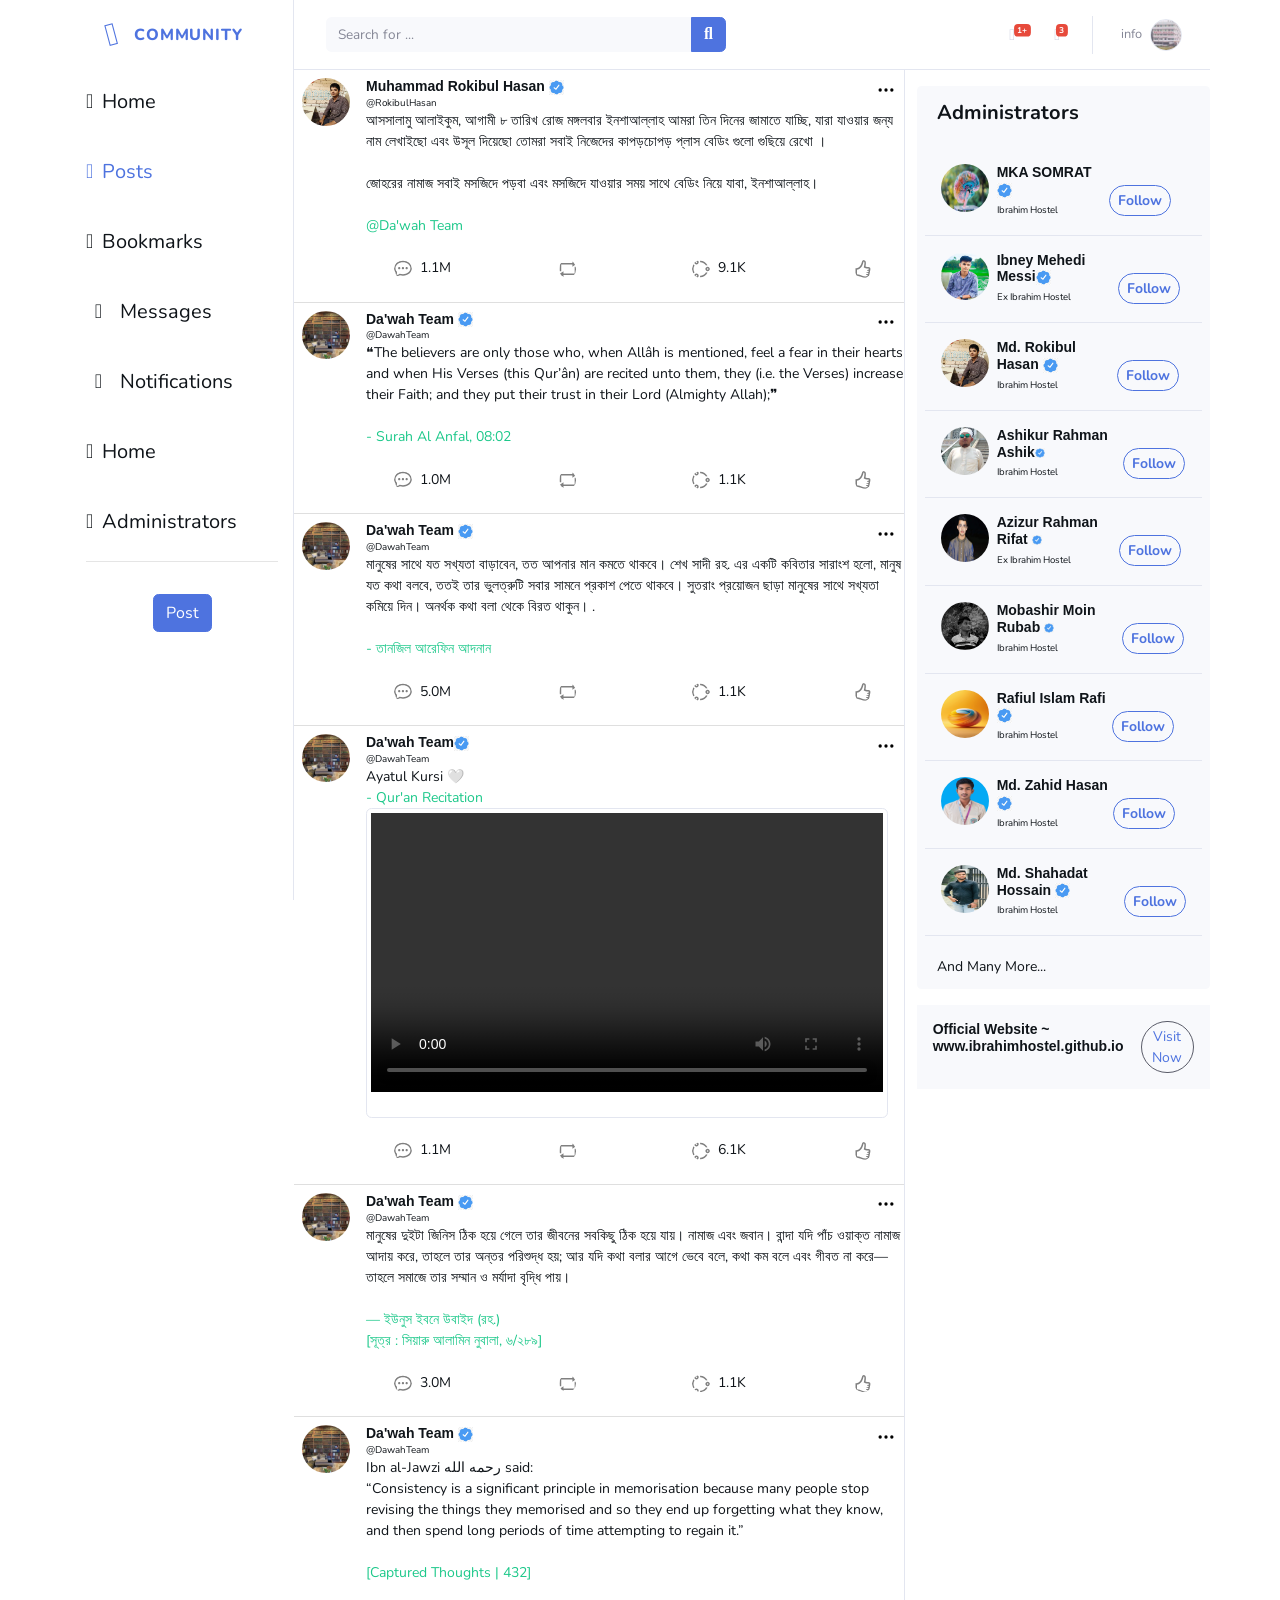
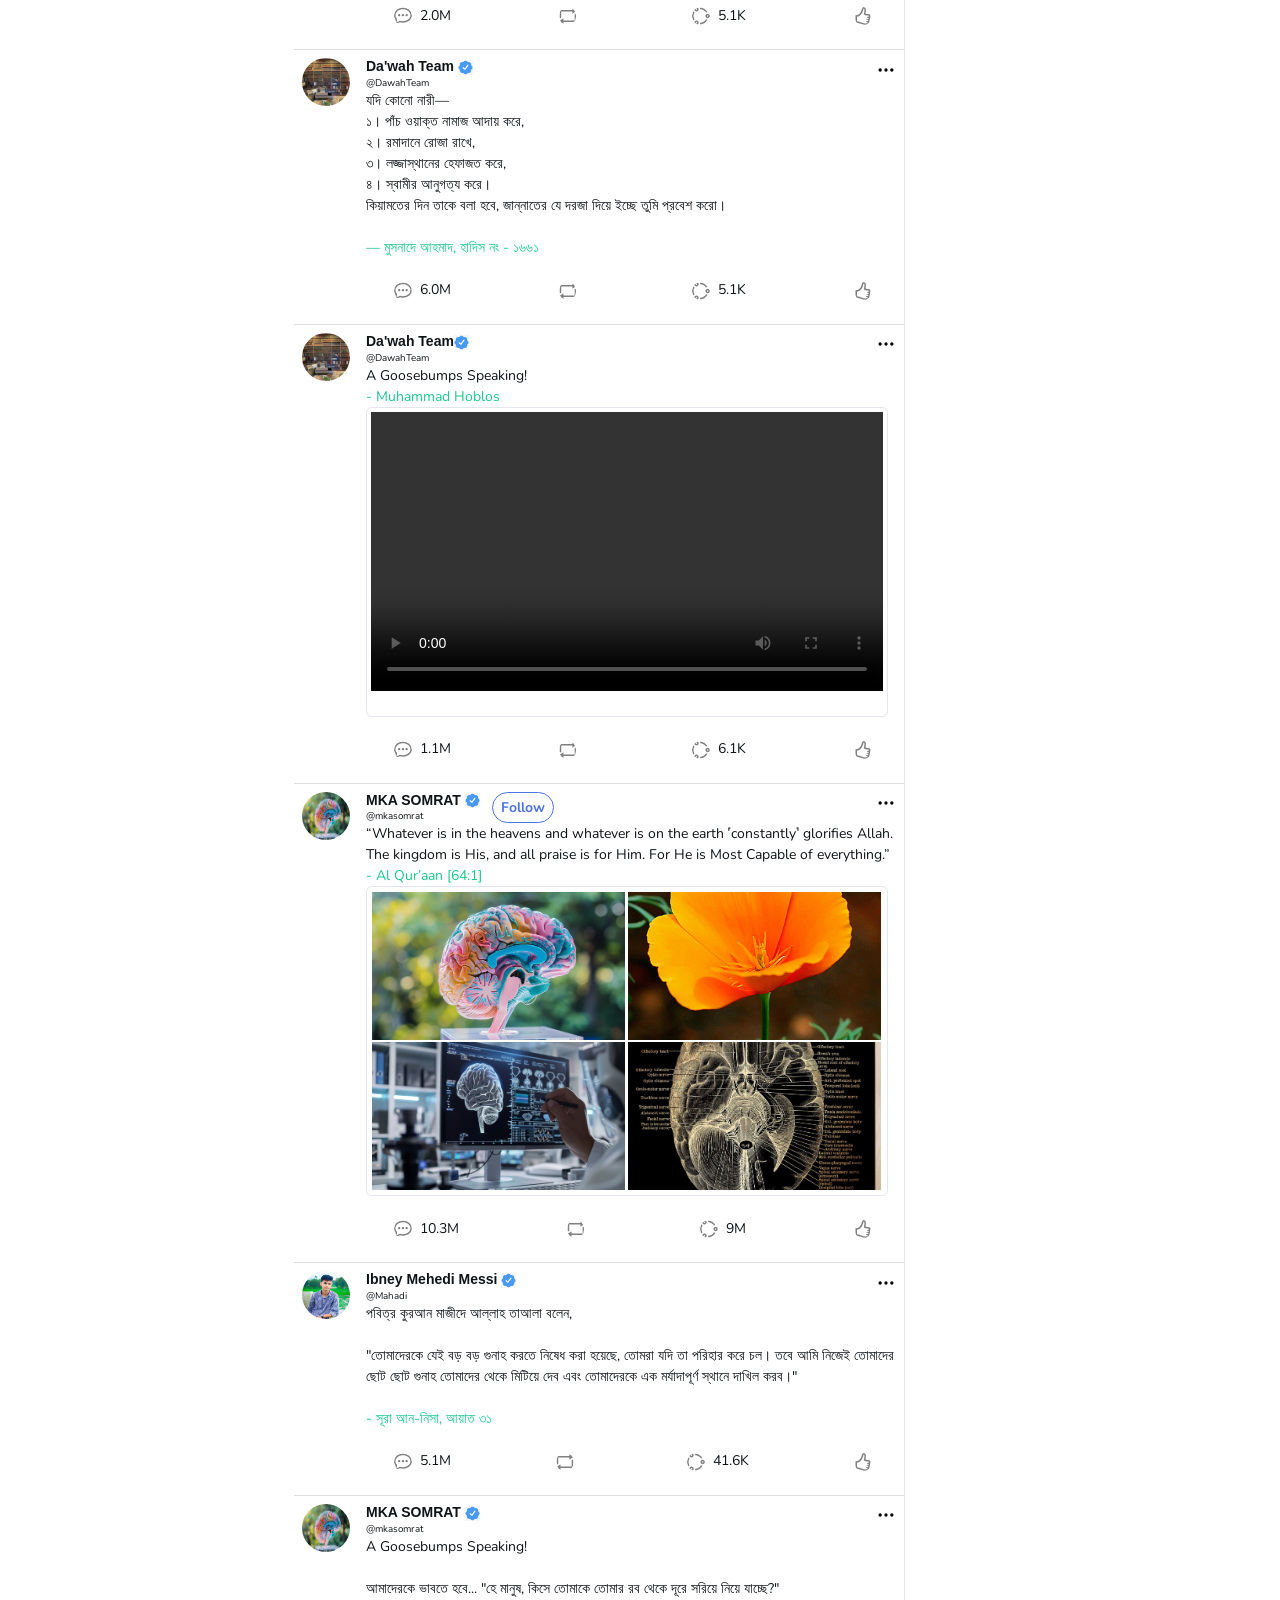
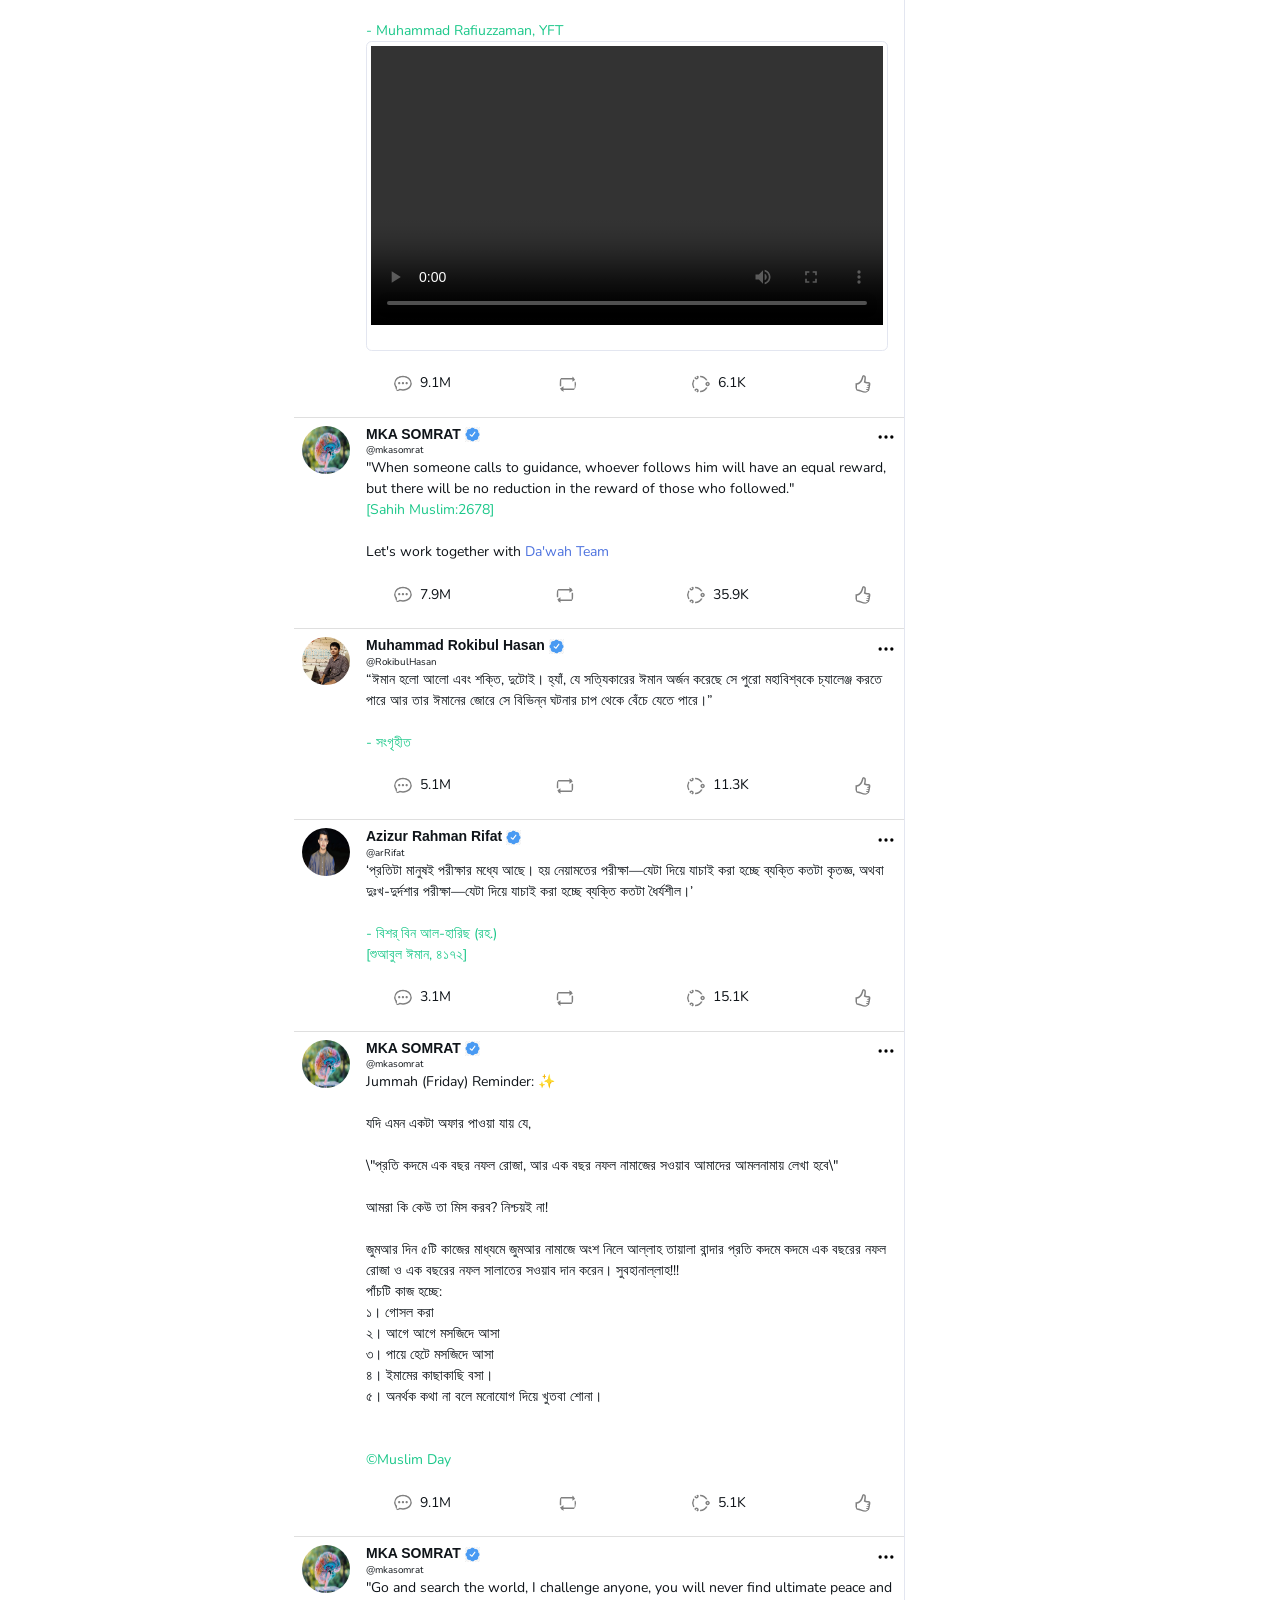
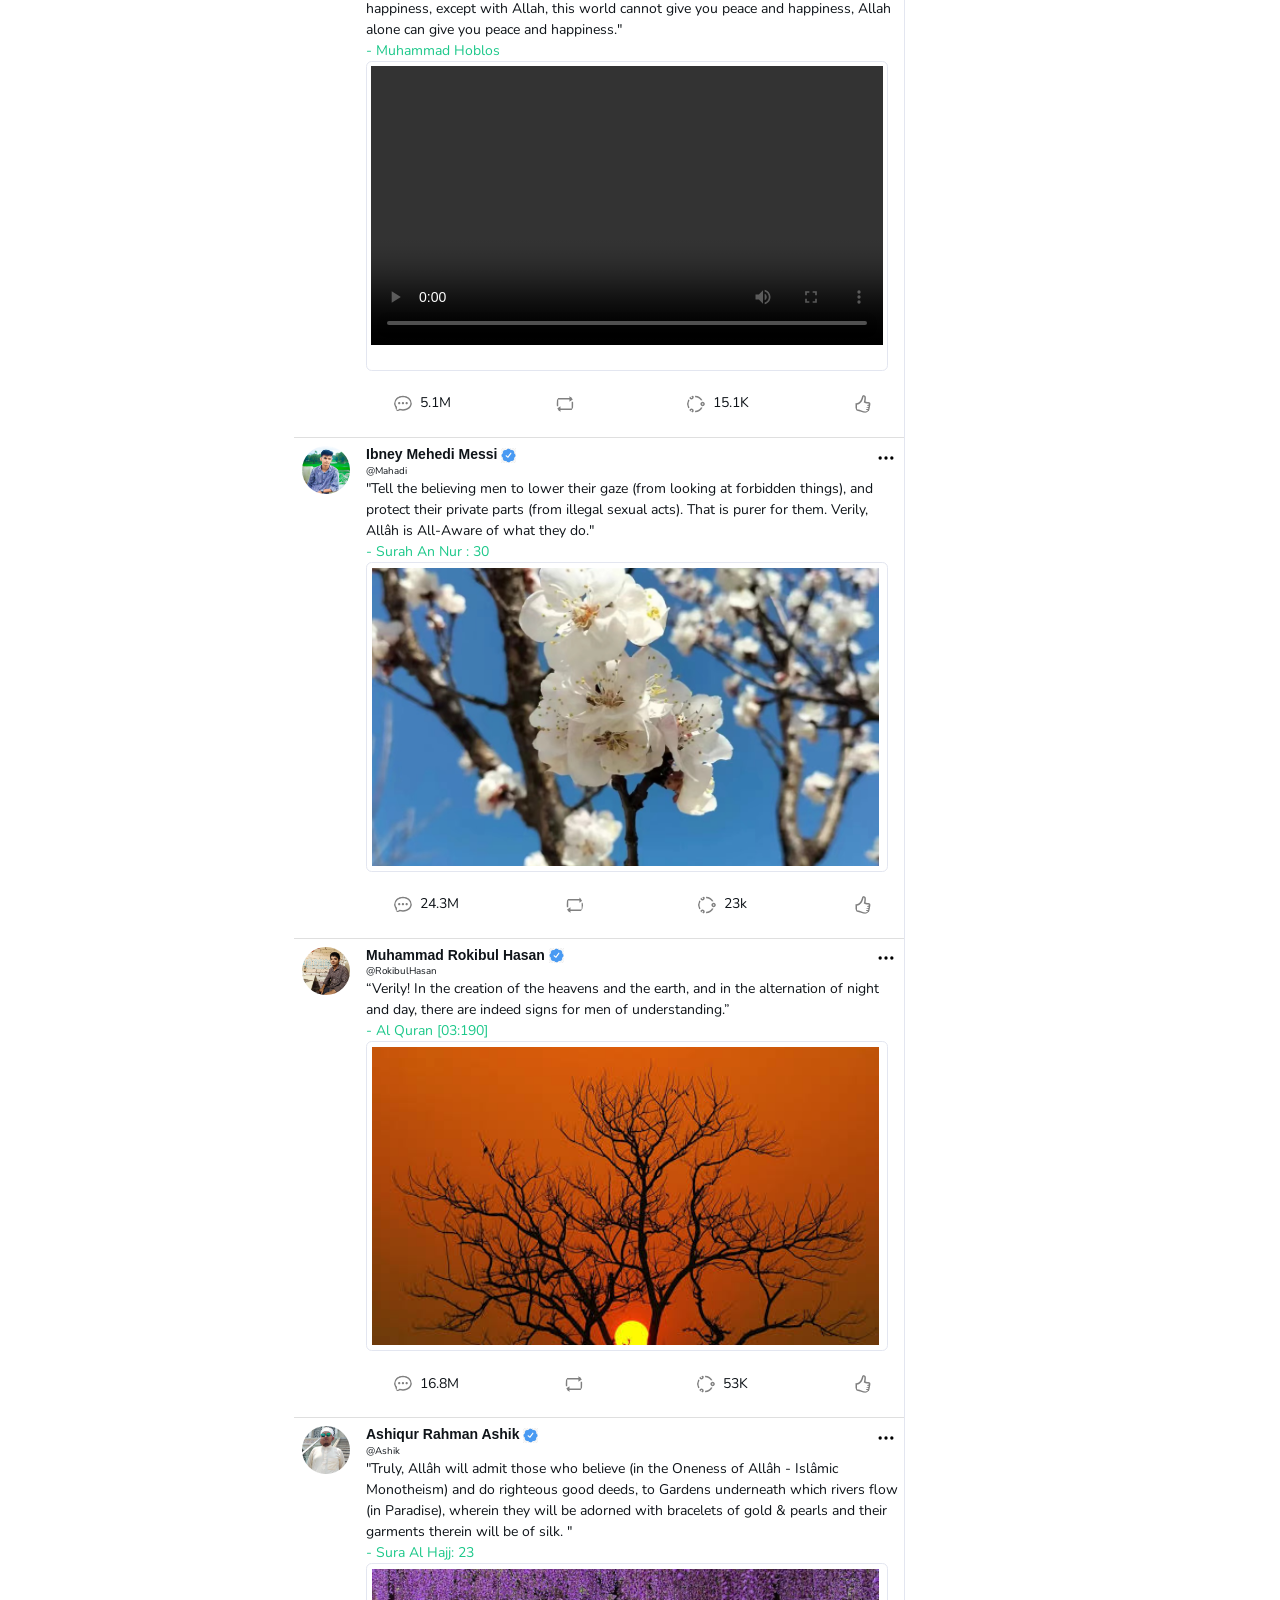
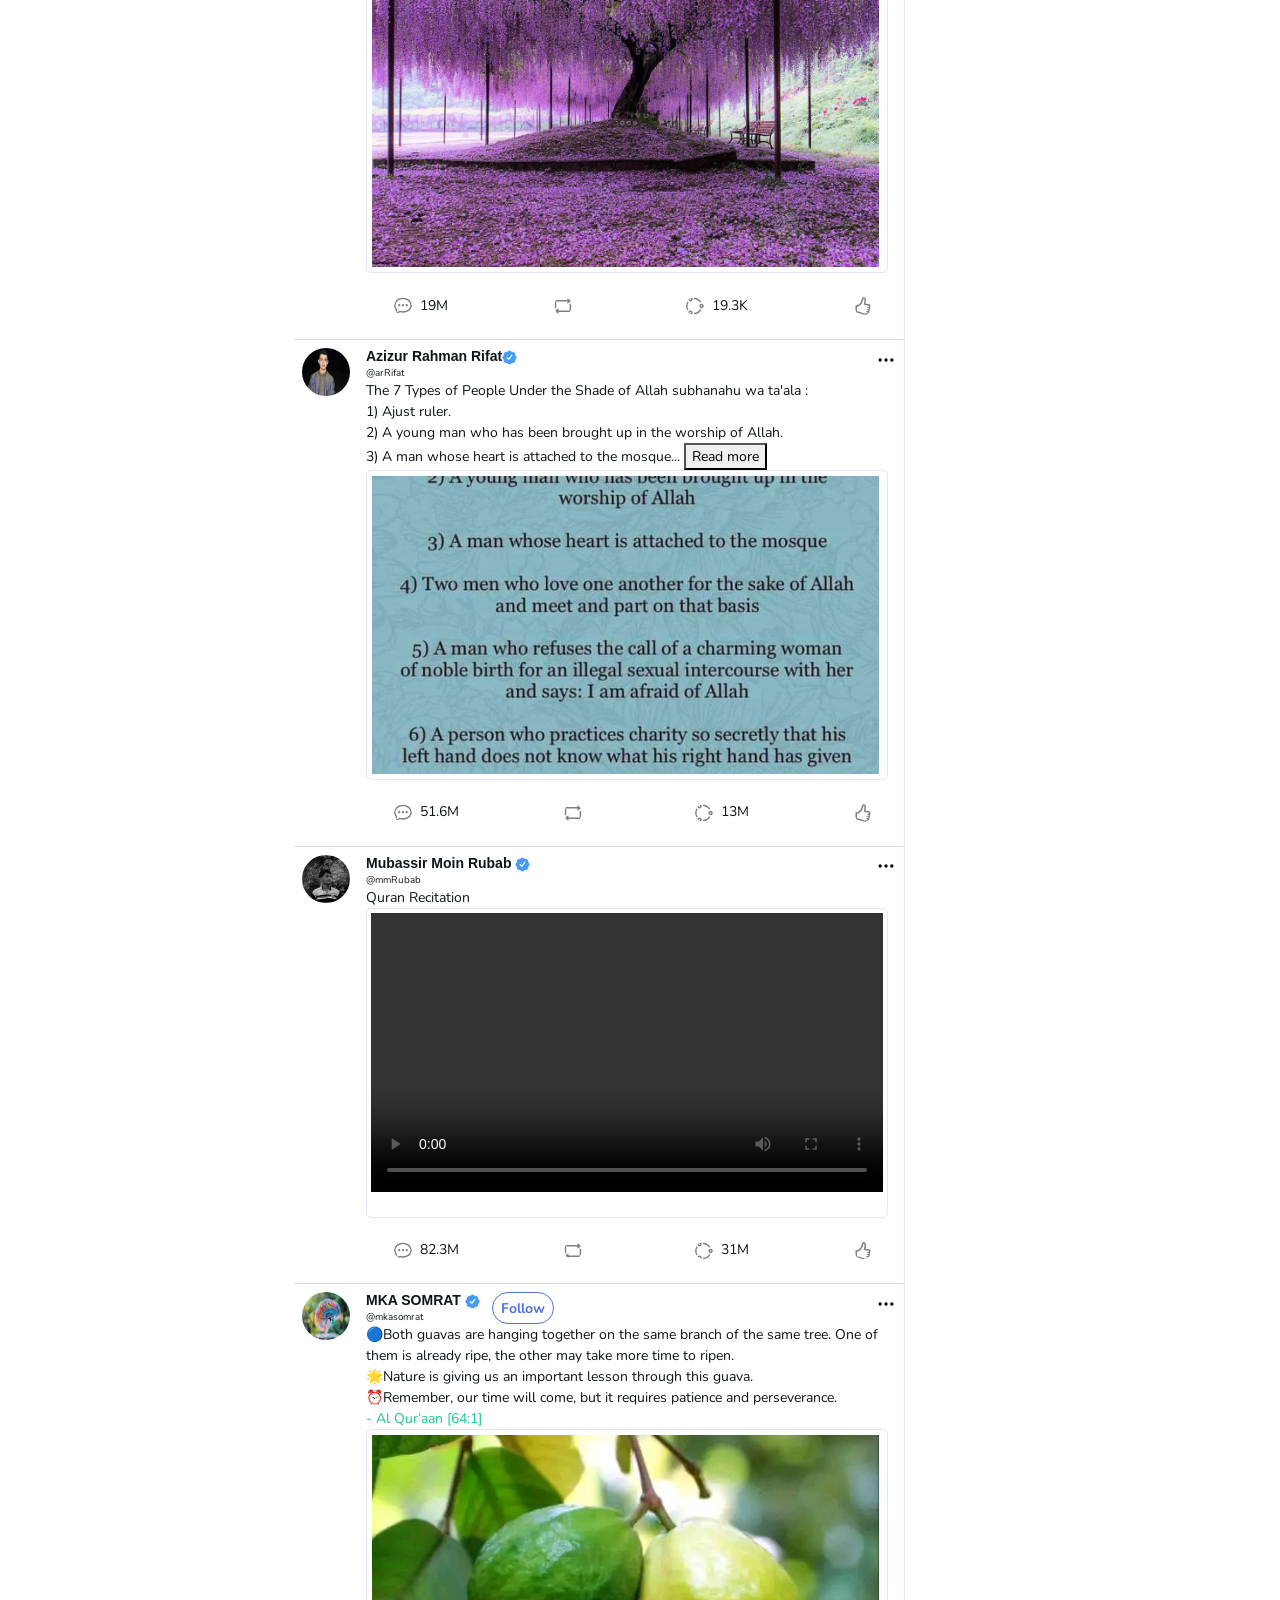
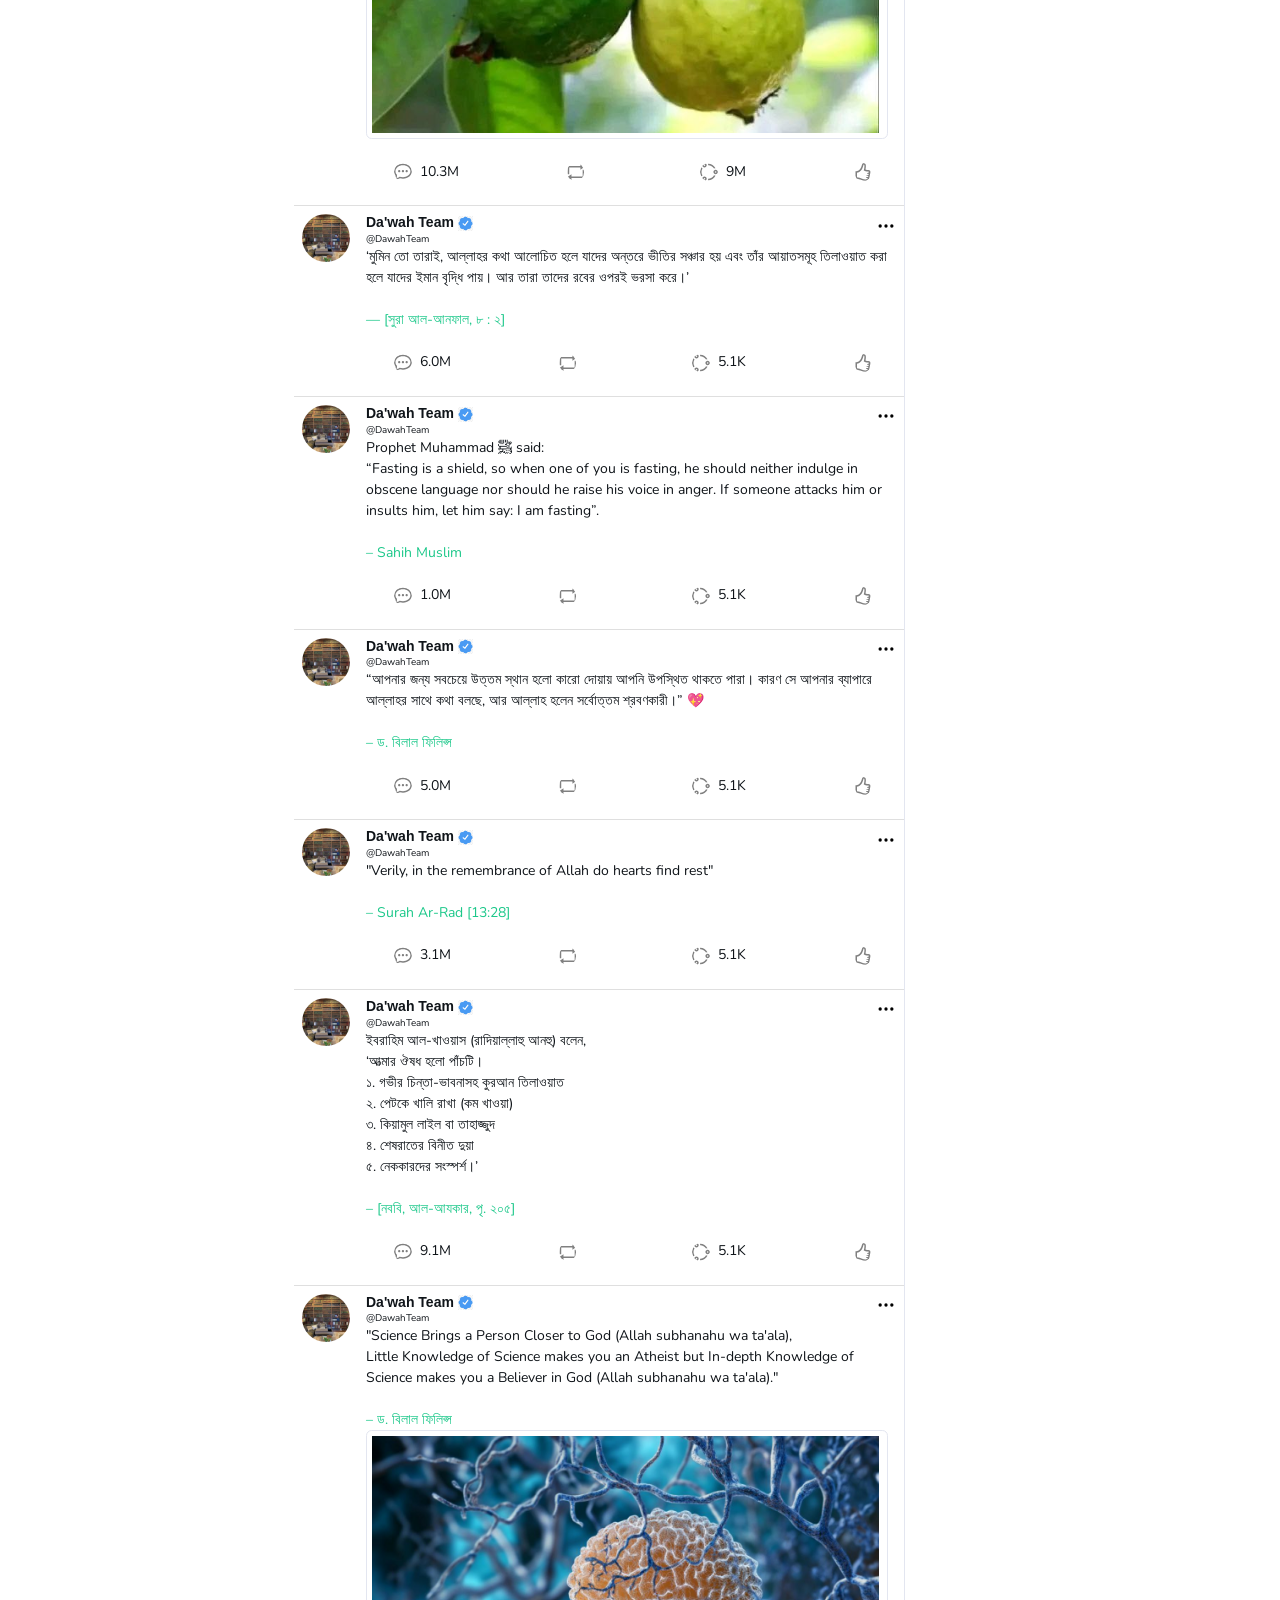
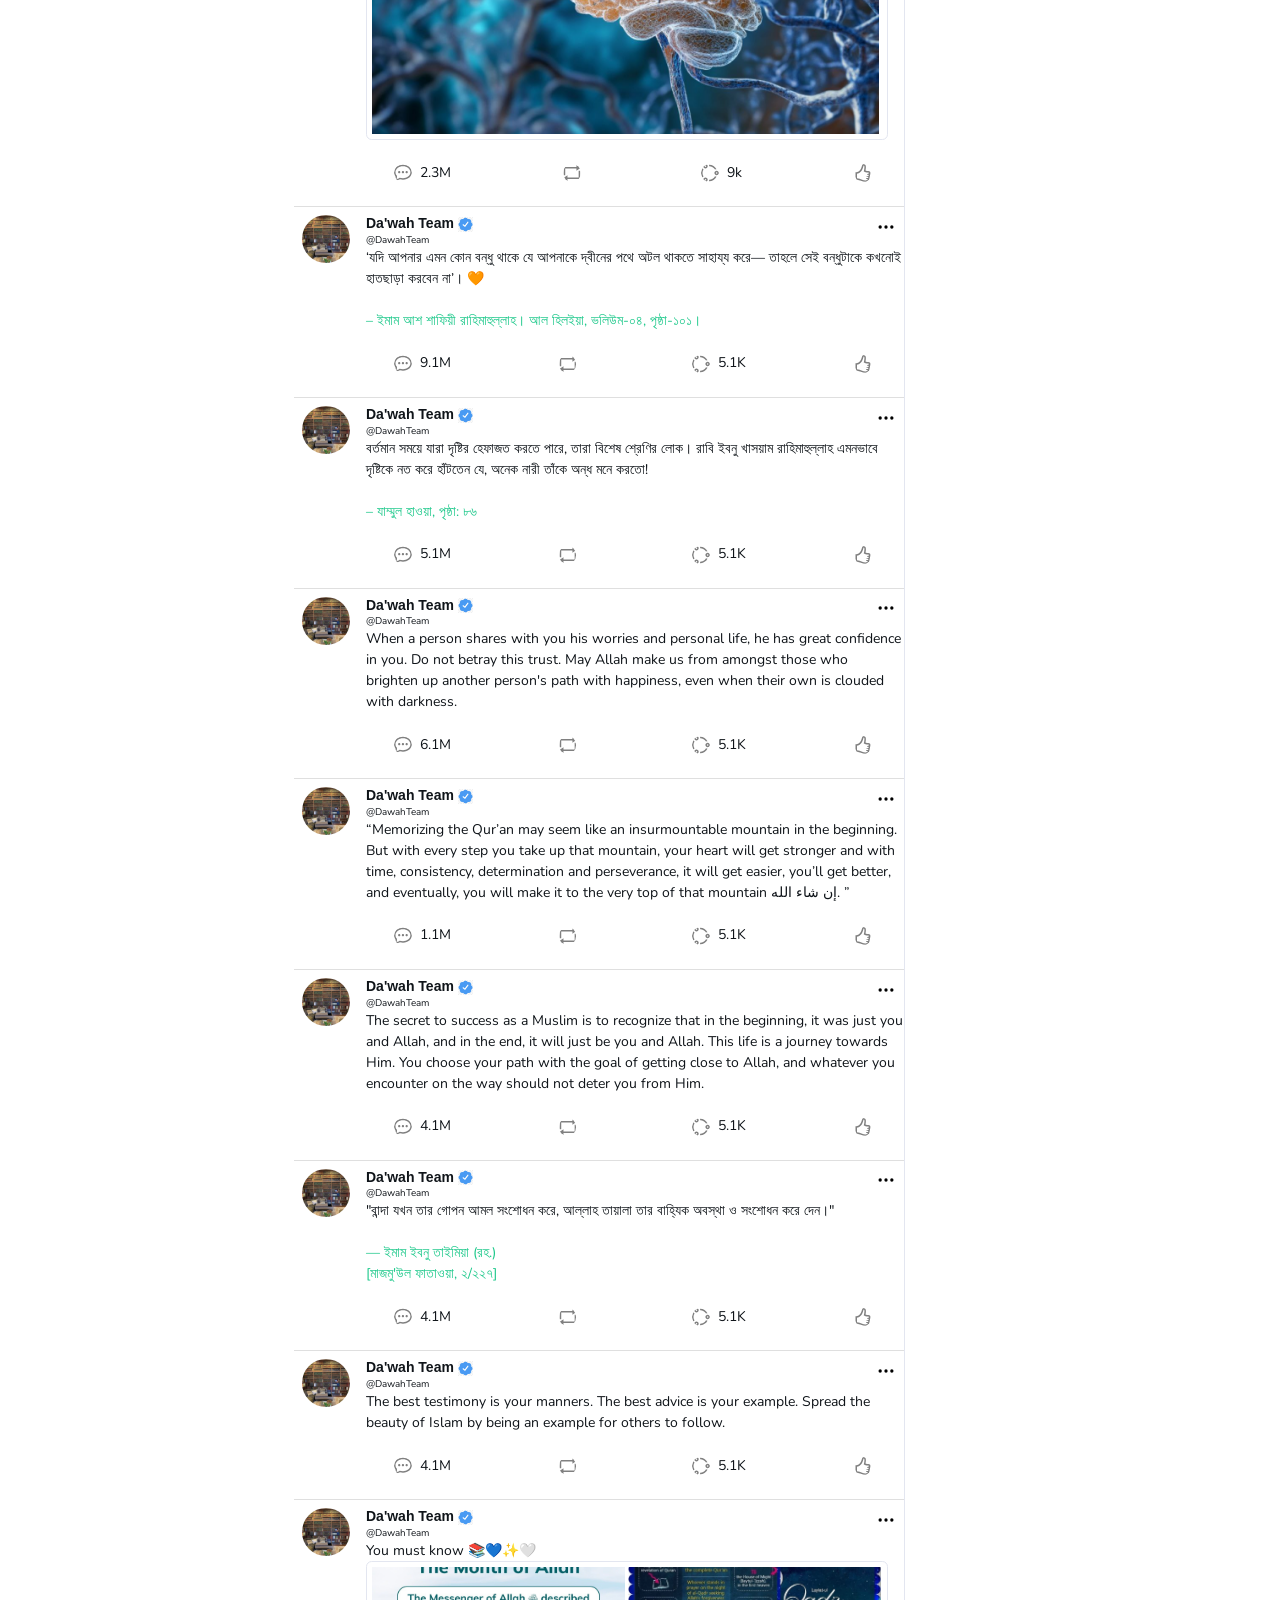
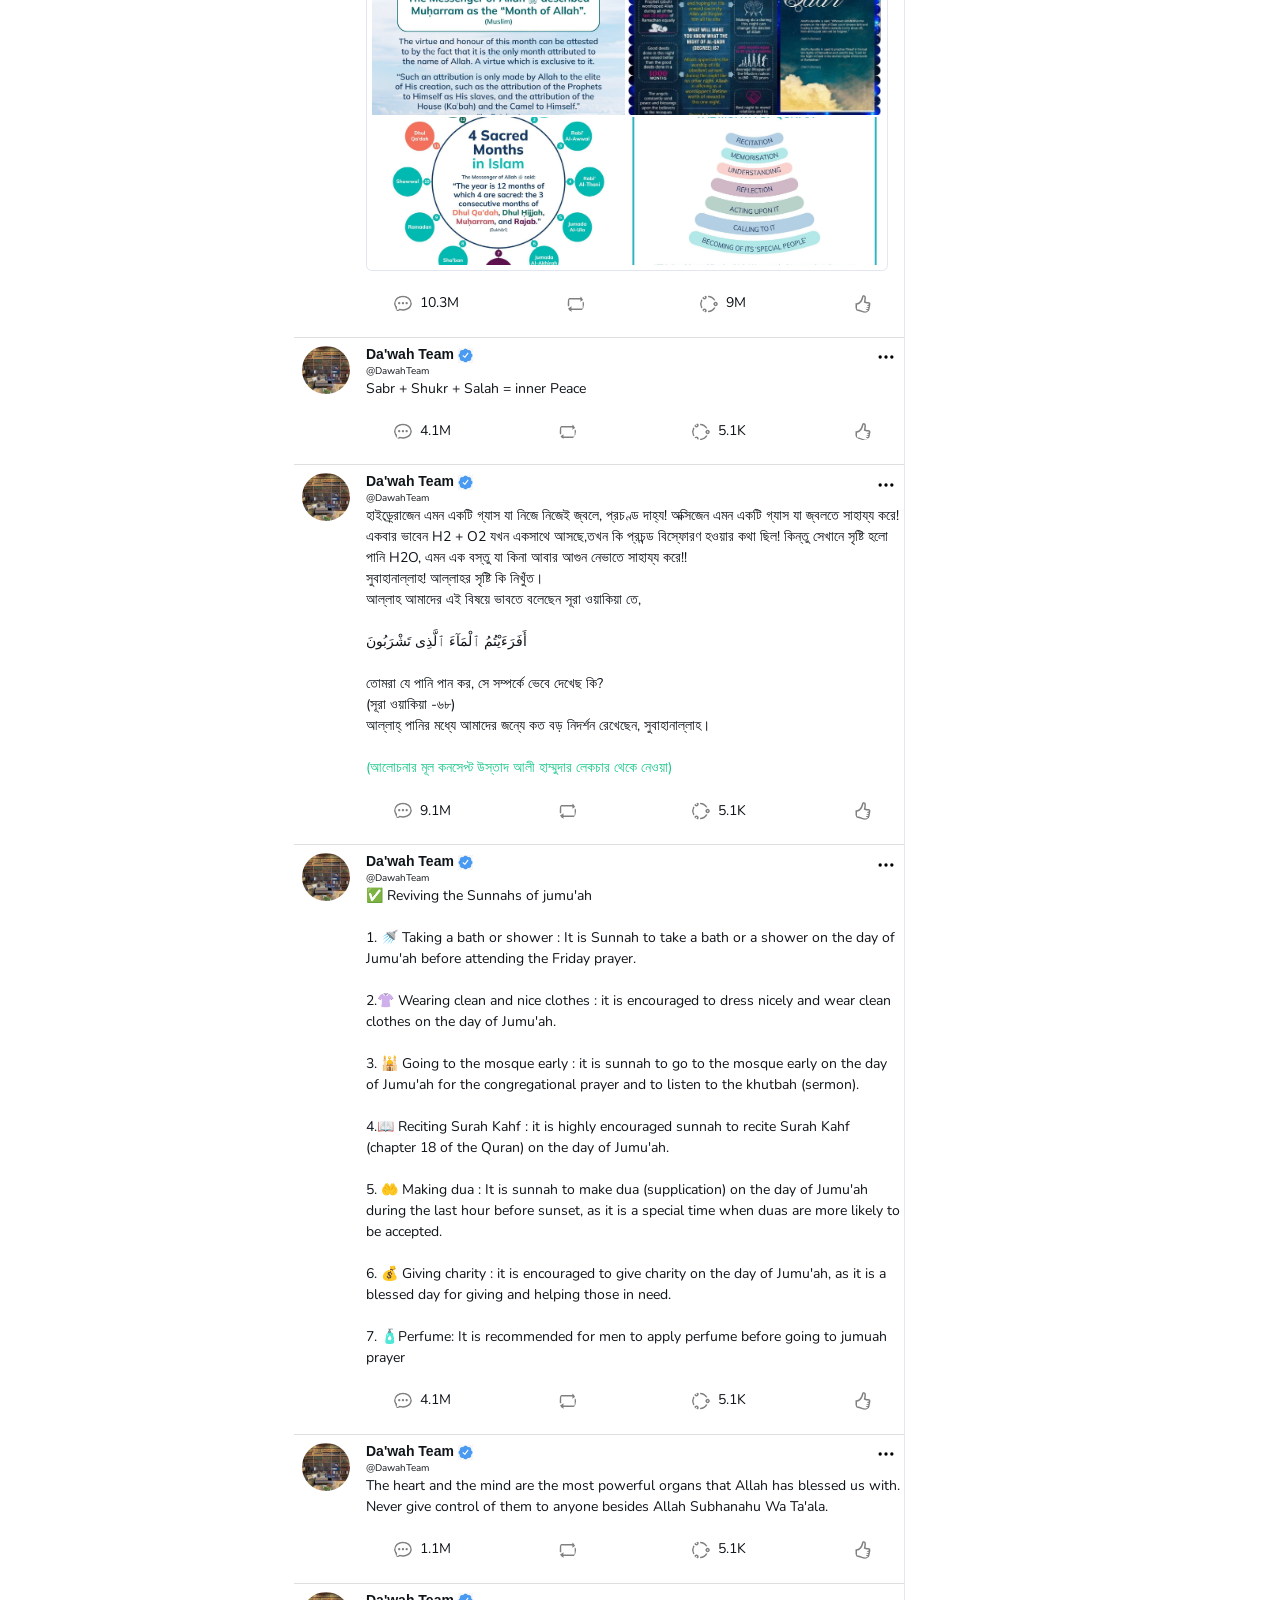
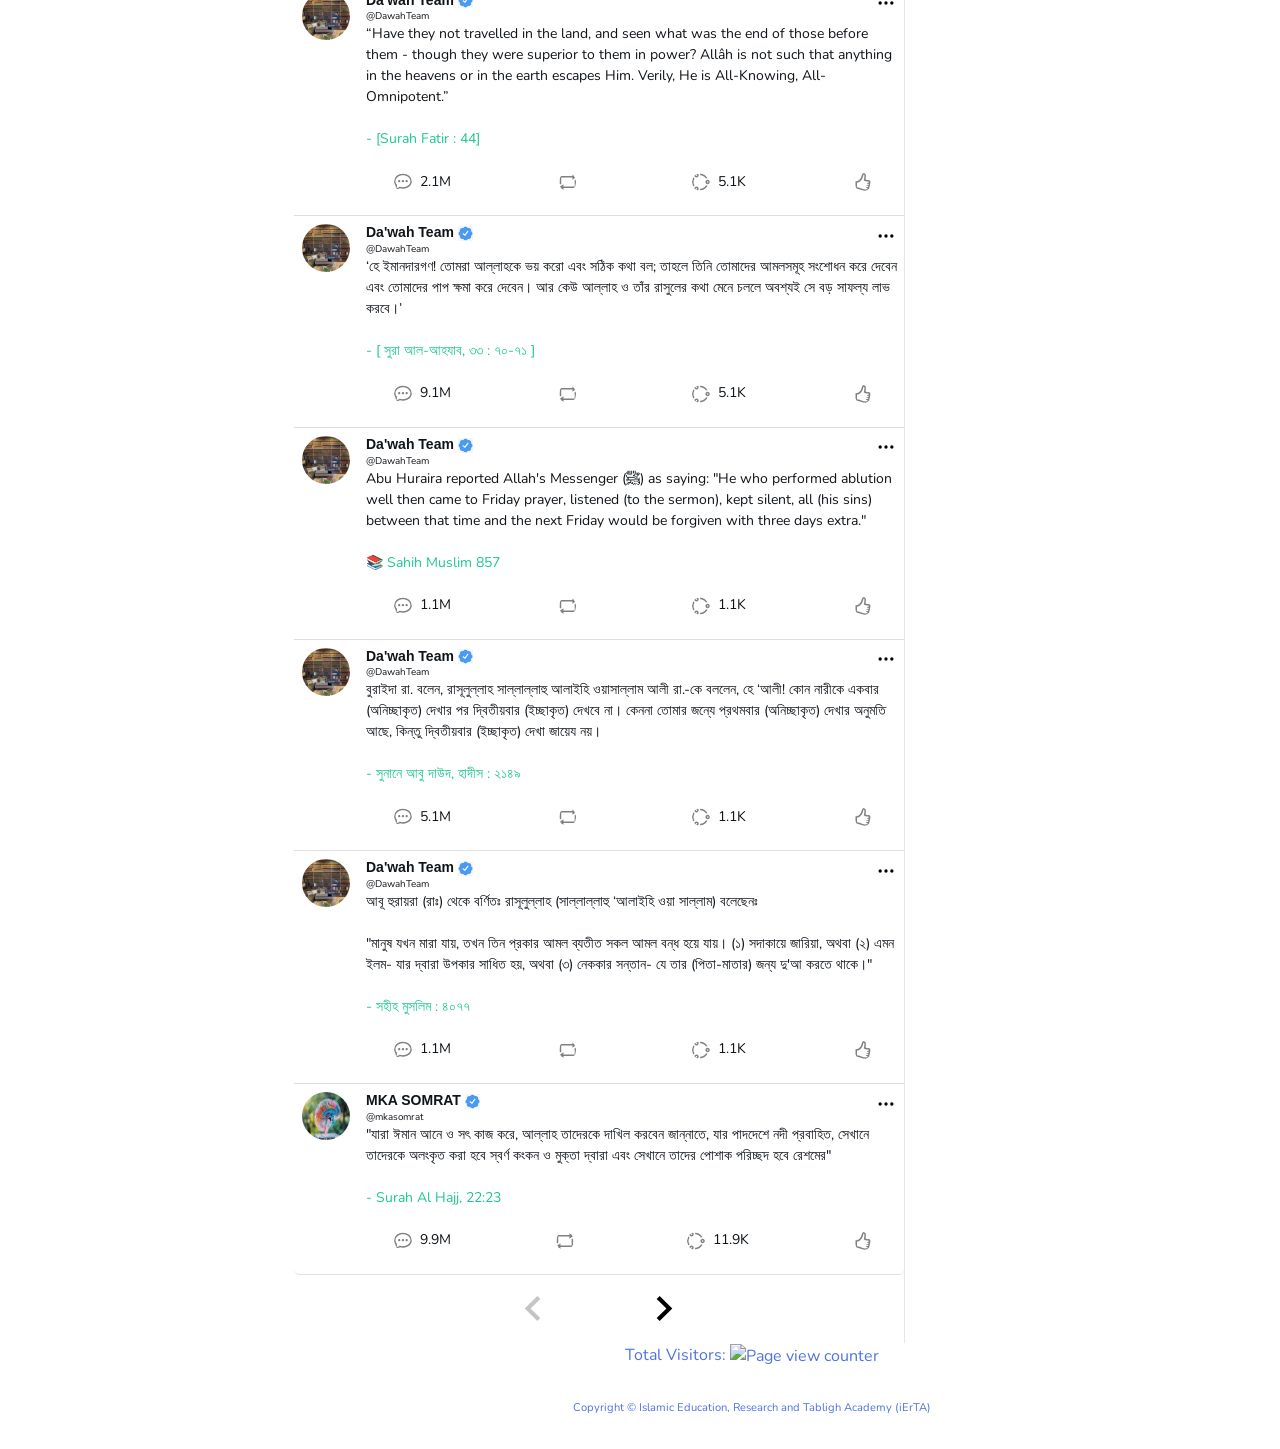
==== commit 1fd179fe: "Add files via upload" ====
--- a/dawah/index.html
+++ b/dawah/index.html
@@ -2,10 +2,10 @@
 <html lang="en">
 <head>
     <meta http-equiv="Content-Type" content="text/html; charset=UTF-8">
-<meta name="description" content="This website is dedicated to News and Update, information about iErTA and DnT OS." />
+<meta name="description" content="This website is dedicated to News and Update, information about iErTA and DnT OS., Da'wah Community, Ibrahim Hostel" />
 
     <meta name="viewport" content="width=device-width, initial-scale=1.0, shrink-to-fit=no">
-    <title>Da'wah Community | Ibrahim Hostel| info - News & Update</title>
+    <title>Da'wah Community | Ibrahim Hostel | info - News & Update</title>
 
     <link rel="stylesheet" href="./formula/bootstrap.min.css">
 
@@ -14,7 +14,7 @@
     <link rel="stylesheet" href="./formula/viewer.min.css">
     <link rel="stylesheet" href="./formula/bootstrap-msg.css">
     <link rel="stylesheet" href="./formula/site.css">
-<link rel="stylesheet" href="https://ibrahimhostel.github.io/css/cmodal.css">
+
     <script src="./forbidden/js/jquery-1.11.3.min.js.download"></script>
     <script src="./forbidden/js/bootstrap.min.js.download"></script>
     <script src="./forbidden/js/jquery.easing.js.download"></script>
@@ -1111,13 +1111,7 @@
                                     </li>
 
 
-
-                                    
-
-
-
-                                    
-                                   <!-- Post 21 namajtime-->
+<!-- Post 22  -->
                                     <li class="list-group-item">
                                         <article href="#">
                                             <div class="d-inline-flex" style="width:100%"> 
@@ -1125,7 +1119,7 @@
                                                     
                                                     
 <!-- Post Author Profile-->                                                    <div class="info_author_photo pl-2 pt-2"><img
-                                                            src="./forbidden/img/ceo.jpg"
+                                                            src="./forbidden/img/dt.jpg"
                                                             alt="..." style="width:3rem;height:3rem"
                                                             class="mr-3 rounded-circle"></div>
                                                 
@@ -1139,9 +1133,9 @@
                                                                         class="text-a">
                                                                         <div style="line-height:100%"> <span
                                                                                 class="v-text-s">
-<!-- Post Author-->                                    MKA SOMRAT
+<!-- Post Author-->                                    Da'wah Team
                                                                            <img src="./forbidden/img/verified.png" width="15" height="15"></span>
-                                 <br><span class="text-s">@mkasomrat</span>   
+                                 <br><span class="text-s">@DawahTeam</span>   
 <!-- Post Author Username-->                        </div>
                                                                     </a>
 
@@ -1151,7 +1145,7 @@
                                                             </div>
                           
                              <div class="pl-2" style="color: white">
-<!-- Post Url Number-->                /post/21
+<!-- Post Url Number-->                /post/22
                                         </div>
                           
                                                             </div>
@@ -1184,7 +1178,7 @@
                                                                             </svg>
                                                                         </div>
                                                                         <div class="ml-2"><span>Unfollow
-                                                                                @mkasomrat</span></div>
+                                                                                @DawahTeam</span></div>
                                                                     </div>
                                                                     <div
                                                                         class="d-flex div-info-more-item dropdown-item">
@@ -1197,7 +1191,7 @@
                                                                                 </g>
                                                                             </svg>
                                                                         </div>
-                                                                        <div class="ml-2"><span>Block @mkasomrat</span>
+                                                                        <div class="ml-2"><span>Block @DawahTeam</span>
                                                                         </div>
                                                                     </div>
                                                                     <div
@@ -1222,19 +1216,21 @@
 
 
                                                     <div class="info-intro">
-<!--Post-->      
-
-ইব্রাহিম হোস্টেল এর নিকটস্থ মসজিদ বাইতুল আতিক জামে মসজিদ, বাড়েরা এর নামাজের সময়সূচী। 
-
-
- </br>     </br>    ফজর - ০৫:৩০ </br>
- যোহর - ০১:৩০ </br>
- আসর - ৪:১৫ </br>
- মাগরিব - ০৫:৪০  </br>
- এশা   - ০৭:৩০</br></br>
+<!--Post-->    
+
+❝The believers are only those who, when Allâh is mentioned, feel a fear in their hearts and when His Verses (this Qur’ân) are recited unto them, they (i.e. the Verses) increase their Faith; and they put their trust in their Lord (Almighty Allah);❞
+
+
+
+
+
+
+
+
+ </br>     </br>           
                                
                             <span class="text-success">   
-                           @Last Updated  on 02:20 (PM), 19/10/2024</span><br>
+                          - Surah Al Anfal, 08:02 </span><br>
 
                                             
 
@@ -1252,7 +1248,7 @@
                                                                 <path
                                                                     d="M12 3c5.514 0 10 3.592 10 8.007 0 4.917-5.145 7.961-9.91 7.961-1.937 0-3.383-.397-4.394-.644-1 .613-1.595 1.037-4.272 1.82.535-1.373.723-2.748.602-4.265-.838-1-2.025-2.4-2.025-4.872-.001-4.415 4.485-8.007 9.999-8.007zm0-2c-6.338 0-12 4.226-12 10.007 0 2.05.738 4.063 2.047 5.625.055 1.83-1.023 4.456-1.993 6.368 2.602-.47 6.301-1.508 7.978-2.536 1.418.345 2.775.503 4.059.503 7.084 0 11.91-4.837 11.91-9.961-.001-5.811-5.702-10.006-12.001-10.006zm-3.5 10c0 .829-.671 1.5-1.5 1.5-.828 0-1.5-.671-1.5-1.5s.672-1.5 1.5-1.5c.829 0 1.5.671 1.5 1.5zm3.5-1.5c-.828 0-1.5.671-1.5 1.5s.672 1.5 1.5 1.5c.829 0 1.5-.671 1.5-1.5s-.671-1.5-1.5-1.5zm5 0c-.828 0-1.5.671-1.5 1.5s.672 1.5 1.5 1.5c.829 0 1.5-.671 1.5-1.5s-.671-1.5-1.5-1.5z">
                                                                 </path>
-                                                            </svg><span class="pl-1">3.1M</span>
+                                                            </svg><span class="pl-1">1.0M</span>
  <!-- Post Like eTc-->                </div>
                                                         <div class="el-action-s  p-1 pl-2 pr-2 " data-toggle="tooltip"
                                                             title="" data-original-title="Relay"><svg
@@ -1286,7 +1282,7 @@
                                                                 <path
                                                                     d="M6 2c.552 0 1 .449 1 1s-.448 1-1 1-1-.449-1-1 .448-1 1-1zm15 9c.552 0 1 .448 1 1s-.448 1-1 1-1-.449-1-1c0-.552.448-1 1-1zm-15 9c.552 0 1 .449 1 1s-.448 1-1 1-1-.449-1-1 .448-1 1-1zm0-20c-1.656 0-3 1.343-3 3s1.344 3 3 3 3-1.343 3-3-1.344-3-3-3zm15 9c-1.656 0-3 1.343-3 3s1.344 3 3 3 3-1.343 3-3-1.344-3-3-3zm-15 9c-1.657 0-3 1.343-3 3s1.343 3 3 3c1.656 0 3-1.343 3-3s-1.344-3-3-3zm4.588-16.979l.412-.021c4.281 0 7.981 2.45 9.8 6.021-.717.029-1.39.21-1.998.511-1.555-2.703-4.466-4.532-7.802-4.532 0-.703-.149-1.372-.412-1.979zm10.212 15.958c-1.819 3.571-5.519 6.021-9.8 6.021l-.412-.021c.263-.607.412-1.276.412-1.979 3.336 0 6.247-1.829 7.802-4.532.608.302 1.281.483 1.998.511zm-18.91 1.186c-1.193-1.759-1.89-3.88-1.89-6.165s.697-4.406 1.89-6.165c.392.566.901 1.039 1.487 1.403-.867 1.383-1.377 3.012-1.377 4.762s.51 3.379 1.377 4.762c-.586.364-1.096.837-1.487 1.403z">
                                                                 </path>
-                                             </svg><span class="pl-1">5.0K</span>
+                                             </svg><span class="pl-1">1.1K</span>
                                                             <div class="dropdown-menu p-3 shadow dropdown-menu-right ">
                                                                 <div class="d-flex div-info-more-item dropdown-item el-sendmsg"
                                                                     datau="27294">
@@ -1333,7 +1329,7 @@
                                                        <div class="ml-g2">
  <!-- Post Url for Copy-->
    
-    <button class="copy-button" data-url="https://ibrahimhostel.github.io/dawah/#:~:text=/post/21"><i class="fa fa-copy"> </i> Copy this post link</button>
+    <button class="copy-button" data-url="https://ibrahimhostel.github.io/dawah/#:~:text=/post/22"><i class="fa fa-copy"> </i> Copy this post link</button>
   </div>                                                                                            </div>
                                                                 <div class="d-flex div-info-more-item dropdown-item el-sendmsg"
                                                                     datau="27294">
@@ -1376,9 +1372,1602 @@
 
 
                                     </li>
- 
+
+<!-- Post 23  -->
+                                    <li class="list-group-item">
+                                        <article href="#">
+                                            <div class="d-inline-flex" style="width:100%"> 
+                                                    
+                                                    
+                                                    
+<!-- Post Author Profile-->                                                    <div class="info_author_photo pl-2 pt-2"><img
+                                                            src="./forbidden/img/dt.jpg"
+                                                            alt="..." style="width:3rem;height:3rem"
+                                                            class="mr-3 rounded-circle"></div>
+                                                
+                                                <div class="flex-fill pt-2">
+                                                    <div class="d-flex">
+                                                        <div class="d-flex info_author">
+                                                            <div>
+
+                                                                <div class="d-flex">
+                                                                    <a href="#"
+                                                                        class="text-a">
+                                                                        <div style="line-height:100%"> <span
+                                                                                class="v-text-s">
+<!-- Post Author-->                                    Da'wah Team
+                                                                           <img src="./forbidden/img/verified.png" width="15" height="15"></span>
+                                 <br><span class="text-s">@DawahTeam</span>   
+<!-- Post Author Username-->                        </div>
+                                                                    </a>
+
+                                                                </div>
+
+
+                                                            </div>
+                          
+                             <div class="pl-2" style="color: white">
+<!-- Post Url Number-->                /post/23
+                                        </div>
+                          
+                                                            </div>
+                                                        <div
+                                                            class=" el-action-s menu-icon pl-2 pr-2 rounded-circle ml-auto">
+                                                            <div class="dropleft" data-toggle="tooltip"
+                                                                data-placement="top" title=""
+                                                                data-original-title="more">
+                                                                <span data-toggle="dropdown" aria-expanded="false">
+                                                                    <svg viewBox="0 0 24 24" aria-hidden="true"
+                                                                        class="blue" style="height:1.25rem;width:1.25rem; line-height: 1.65em;
+                        cursor: pointer;">
+                                                                        <g>
+                                                                            <circle cx="5" cy="12" r="2"></circle>
+                                                                            <circle cx="12" cy="12" r="2"></circle>
+                                                                            <circle cx="19" cy="12" r="2"></circle>
+                                                                        </g>
+                                                                    </svg></span>
+
+                                                                <div class="dropdown-menu p-3">
+                                                                    <div
+                                                                        class="d-flex div-info-more-item dropdown-item">
+                                                                        <div><svg viewBox="0 0 24 24"
+                                                                                aria-hidden="true">
+                                                                                <g>
+                                                                                    <path
+                                                                                        d="M20.083 6.173l2.323 2.323c.293.293.768.293 1.06 0s.294-.768 0-1.06l-2.32-2.326 2.322-2.323c.293-.294.293-.77 0-1.062s-.768-.293-1.06 0L20.082 4.05 17.76 1.73c-.293-.293-.768-.293-1.06 0-.147.146-.22.338-.22.53s.072.384.22.53l2.32 2.32-2.32 2.325c-.147.146-.22.338-.22.53s.072.384.22.53c.292.293.767.293 1.06 0l2.323-2.32zM8.417 11.816c1.355 0 2.872-.15 3.84-1.256.813-.93 1.077-2.367.806-4.392-.38-2.826-2.116-4.513-4.645-4.513-2.53 0-4.267 1.687-4.646 4.513-.273 2.025-.01 3.462.805 4.393.968 1.108 2.485 1.257 3.84 1.257zm-3.16-5.448c.16-1.2.786-3.212 3.16-3.212 2.373 0 2.998 2.013 3.16 3.212.207 1.55.056 2.627-.45 3.205-.455.52-1.266.743-2.71.743s-2.256-.223-2.71-.743c-.507-.578-.658-1.656-.45-3.205zm11.44 12.867c-.88-3.525-4.283-5.988-8.28-5.988-3.998 0-7.403 2.463-8.28 5.988-.172.693-.03 1.4.395 1.94.408.522 1.04.822 1.733.822H14.57c.69 0 1.323-.3 1.73-.82.425-.54.568-1.247.396-1.942zm-1.577 1.018c-.126.16-.316.245-.55.245H2.264c-.235 0-.426-.085-.552-.246-.137-.174-.18-.412-.12-.654.71-2.855 3.517-4.85 6.824-4.85s6.113 1.994 6.824 4.85c.06.24.017.48-.12.655z">
+                                                                                    </path>
+                                                                                </g>
+                                                                            </svg>
+                                                                        </div>
+                                                                        <div class="ml-2"><span>Unfollow
+                                                                                @DawahTeam</span></div>
+                                                                    </div>
+                                                                    <div
+                                                                        class="d-flex div-info-more-item dropdown-item">
+                                                                        <div><svg viewBox="0 0 24 24"
+                                                                                aria-hidden="true">
+                                                                                <g>
+                                                                                    <path
+                                                                                        d="M12 1.25C6.072 1.25 1.25 6.072 1.25 12S6.072 22.75 12 22.75 22.75 17.928 22.75 12 17.928 1.25 12 1.25zm0 1.5c2.28 0 4.368.834 5.982 2.207L4.957 17.982C3.584 16.368 2.75 14.282 2.75 12c0-5.1 4.15-9.25 9.25-9.25zm0 18.5c-2.28 0-4.368-.834-5.982-2.207L19.043 6.018c1.373 1.614 2.207 3.7 2.207 5.982 0 5.1-4.15 9.25-9.25 9.25z">
+                                                                                    </path>
+                                                                                </g>
+                                                                            </svg>
+                                                                        </div>
+                                                                        <div class="ml-2"><span>Block @DawahTeam</span>
+                                                                        </div>
+                                                                    </div>
+                                                                    <div
+                                                                        class="d-flex div-info-more-item dropdown-item">
+                                                                        <div><svg viewBox="0 0 24 24"
+                                                                                aria-hidden="true">
+                                                                                <g>
+                                                                                    <path
+                                                                                        d="M23.074 3.35H20.65V.927c0-.414-.337-.75-.75-.75s-.75.336-.75.75V3.35h-2.426c-.414 0-.75.337-.75.75s.336.75.75.75h2.425v2.426c0 .414.335.75.75.75s.75-.336.75-.75V4.85h2.424c.414 0 .75-.335.75-.75s-.336-.75-.75-.75zM19.9 10.744c-.415 0-.75.336-.75.75v9.782l-6.71-4.883c-.13-.095-.285-.143-.44-.143s-.31.048-.44.144l-6.71 4.883V5.6c0-.412.337-.75.75-.75h6.902c.414 0 .75-.335.75-.75s-.336-.75-.75-.75h-6.9c-1.242 0-2.25 1.01-2.25 2.25v17.15c0 .282.157.54.41.668.25.13.553.104.78-.062L12 17.928l7.458 5.43c.13.094.286.143.44.143.117 0 .234-.026.34-.08.252-.13.41-.387.41-.67V11.495c0-.414-.335-.75-.75-.75z">
+                                                                                    </path>
+                                                                                </g>
+                                                                            </svg>
+                                                                        </div>
+                                                                        <div class="ml-2"><span>Add to Bookmarks</span>
+                                                                        </div>
+                                                                    </div>
+
+                                                                </div>
+                                                            </div>
+                                                        </div>
+                                                    </div>
+
+
+                                                    <div class="info-intro">
+<!--Post-->    
+মানুষের সাথে যত সখ্যতা বাড়াবেন, তত আপনার মান কমতে থাকবে। শেখ সাদী রহ. এর একটি কবিতার সারাংশ হলো, মানুষ যত কথা বলবে, ততই তার ভুলত্রুটি সবার সামনে প্রকাশ পেতে থাকবে।
+
+সুতরাং প্রয়োজন ছাড়া মানুষের সাথে সখ্যতা কমিয়ে দিন। অনর্থক কথা বলা থেকে বিরত থাকুন।
+.
+
+
+
+
+ </br>     </br>           
                                
-                                    <!-- Post 1 -->
+                            <span class="text-success">   
+                        - তানজিল আরেফিন আদনান </span><br>
+
+                                            
+
+
+                                   </div>
+                                         
+
+                                                    <div
+                                                        class="d-flex justify-content-between p-3 div-share-likes-reply">
+                                                        <div class="el-action-s el-reply p-1 pl-2 pr-2"
+                                                            data-toggle="tooltip" title="" datau=" 27294"
+                                                            data-original-title="Reply"><svg
+                                                                xmlns="http://www.w3.org/2000/svg" class="el-action-s"
+                                                                viewBox="0 0 24 24">
+                                                                <path
+                                                                    d="M12 3c5.514 0 10 3.592 10 8.007 0 4.917-5.145 7.961-9.91 7.961-1.937 0-3.383-.397-4.394-.644-1 .613-1.595 1.037-4.272 1.82.535-1.373.723-2.748.602-4.265-.838-1-2.025-2.4-2.025-4.872-.001-4.415 4.485-8.007 9.999-8.007zm0-2c-6.338 0-12 4.226-12 10.007 0 2.05.738 4.063 2.047 5.625.055 1.83-1.023 4.456-1.993 6.368 2.602-.47 6.301-1.508 7.978-2.536 1.418.345 2.775.503 4.059.503 7.084 0 11.91-4.837 11.91-9.961-.001-5.811-5.702-10.006-12.001-10.006zm-3.5 10c0 .829-.671 1.5-1.5 1.5-.828 0-1.5-.671-1.5-1.5s.672-1.5 1.5-1.5c.829 0 1.5.671 1.5 1.5zm3.5-1.5c-.828 0-1.5.671-1.5 1.5s.672 1.5 1.5 1.5c.829 0 1.5-.671 1.5-1.5s-.671-1.5-1.5-1.5zm5 0c-.828 0-1.5.671-1.5 1.5s.672 1.5 1.5 1.5c.829 0 1.5-.671 1.5-1.5s-.671-1.5-1.5-1.5z">
+                                                                </path>
+                                                            </svg><span class="pl-1">5.0M</span>
+ <!-- Post Like eTc-->                </div>
+                                                        <div class="el-action-s  p-1 pl-2 pr-2 " data-toggle="tooltip"
+                                                            title="" data-original-title="Relay"><svg
+                                                                xmlns="http://www.w3.org/2000/svg" viewBox="0 0 24 24"
+                                                                data-toggle="dropdown">
+                                                                <path
+                                                                    d="M21 9h2v11h-17v3l-6-4 6-4v3h15v-9zm-18-3h15v3l6-4-6-4v3h-17v11h2v-9z">
+                                                                </path>
+                                                            </svg><span class="pl-1"></span>
+                                                            <div class="dropdown-menu p-3">
+                                                                <div class="d-flex div-info-more-item dropdown-item el-relay"
+                                                                    datau="27294">
+                                                                    <div><svg xmlns="http://www.w3.org/2000/svg"
+                                                                            width="20" height="20" viewBox="0 0 24 24"
+                                                                            fill="#858796">
+                                                                            <path
+                                                                                d="M21 9h2v11h-17v3l-6-4 6-4v3h15v-9zm-18-3h15v3l6-4-6-4v3h-17v11h2v-9z">
+                                                                            </path>
+                                                                        </svg>
+                                                                    </div>
+                                                                    <div class="ml-2"><span>Masha-Allah</span>
+                                                                    </div>
+                                                                </div>
+                                                            </div>
+                                                        </div>
+
+                                                        <div class="el-action-s  p-1 pl-2 pr-2" data-toggle="tooltip"
+                                                            title="" data-original-title="Share"><svg
+                                                                xmlns="http://www.w3.org/2000/svg" viewBox="0 0 24 24"
+                                                                data-toggle="dropdown">
+                                                                <path
+                                                                    d="M6 2c.552 0 1 .449 1 1s-.448 1-1 1-1-.449-1-1 .448-1 1-1zm15 9c.552 0 1 .448 1 1s-.448 1-1 1-1-.449-1-1c0-.552.448-1 1-1zm-15 9c.552 0 1 .449 1 1s-.448 1-1 1-1-.449-1-1 .448-1 1-1zm0-20c-1.656 0-3 1.343-3 3s1.344 3 3 3 3-1.343 3-3-1.344-3-3-3zm15 9c-1.656 0-3 1.343-3 3s1.344 3 3 3 3-1.343 3-3-1.344-3-3-3zm-15 9c-1.657 0-3 1.343-3 3s1.343 3 3 3c1.656 0 3-1.343 3-3s-1.344-3-3-3zm4.588-16.979l.412-.021c4.281 0 7.981 2.45 9.8 6.021-.717.029-1.39.21-1.998.511-1.555-2.703-4.466-4.532-7.802-4.532 0-.703-.149-1.372-.412-1.979zm10.212 15.958c-1.819 3.571-5.519 6.021-9.8 6.021l-.412-.021c.263-.607.412-1.276.412-1.979 3.336 0 6.247-1.829 7.802-4.532.608.302 1.281.483 1.998.511zm-18.91 1.186c-1.193-1.759-1.89-3.88-1.89-6.165s.697-4.406 1.89-6.165c.392.566.901 1.039 1.487 1.403-.867 1.383-1.377 3.012-1.377 4.762s.51 3.379 1.377 4.762c-.586.364-1.096.837-1.487 1.403z">
+                                                                </path>
+                                             </svg><span class="pl-1">1.1K</span>
+                                                            <div class="dropdown-menu p-3 shadow dropdown-menu-right ">
+                                                                <div class="d-flex div-info-more-item dropdown-item el-sendmsg"
+                                                                    datau="27294">
+                                                                    <div><svg viewBox="0 0 24 24" aria-hidden="true">
+                                                                            <g>
+                                                                                <path
+                                                                                    d="M19.25 3.018H4.75C3.233 3.018 2 4.252 2 5.77v12.495c0 1.518 1.233 2.753 2.75 2.753h14.5c1.517 0 2.75-1.235 2.75-2.753V5.77c0-1.518-1.233-2.752-2.75-2.752zm-14.5 1.5h14.5c.69 0 1.25.56 1.25 1.25v.714l-8.05 5.367c-.273.18-.626.182-.9-.002L3.5 6.482v-.714c0-.69.56-1.25 1.25-1.25zm14.5 14.998H4.75c-.69 0-1.25-.56-1.25-1.25V8.24l7.24 4.83c.383.256.822.384 1.26.384.44 0 .877-.128 1.26-.383l7.24-4.83v10.022c0 .69-.56 1.25-1.25 1.25z">
+                                                                                </path>
+                                                                            </g>
+                                                                        </svg>
+                                                                    </div>
+                                                                    <div class="ml-2"><span>Send via Direct
+                                                                            Message</span>
+                                                                    </div>
+                                                                </div>
+                                                                <div class="d-flex div-info-more-item dropdown-item el-bookmarks"
+                                                                    datau="27294">
+                                                                    <div><svg viewBox="0 0 24 24" aria-hidden="true">
+                                                                            <g>
+                                                                               
+                                                                                <path
+                                                                                    d="M23.074 3.35H20.65V.927c0-.414-.337-.75-.75-.75s-.75.336-.75.75V3.35h-2.426c-.414 0-.75.337-.75.75s.336.75.75.75h2.425v2.426c0 .414.335.75.75.75s.75-.336.75-.75V4.85h2.424c.414 0 .75-.335.75-.75s-.336-.75-.75-.75zM19.9 10.744c-.415 0-.75.336-.75.75v9.782l-6.71-4.883c-.13-.095-.285-.143-.44-.143s-.31.048-.44.144l-6.71 4.883V5.6c0-.412.337-.75.75-.75h6.902c.414 0 .75-.335.75-.75s-.336-.75-.75-.75h-6.9c-1.242 0-2.25 1.01-2.25 2.25v17.15c0 .282.157.54.41.668.25.13.553.104.78-.062L12 17.928l7.458 5.43c.13.094.286.143.44.143.117 0 .234-.026.34-.08.252-.13.41-.387.41-.67V11.495c0-.414-.335-.75-.75-.75z">
+                                                                                </path>
+                                                                            </g>
+                                                                        </svg>
+                                                                    </div>
+                                                                    <div class="ml-2"><span>Add posts to
+                                                                            Bookmarks</span>
+                                                                    </div>
+                                                                </div>
+                                                                <div class="d-flex div-info-more-item dropdown-item el-sendmsg"
+                                                                    datau="27294">
+                                                                    <div><svg viewBox="0 0 24 24" aria-hidden="true">
+                                                                            <g>
+                                                                                <path
+                                                                                    d="M11.96 14.945c-.067 0-.136-.01-.203-.027-1.13-.318-2.097-.986-2.795-1.932-.832-1.125-1.176-2.508-.968-3.893s.942-2.605 2.068-3.438l3.53-2.608c2.322-1.716 5.61-1.224 7.33 1.1.83 1.127 1.175 2.51.967 3.895s-.943 2.605-2.07 3.438l-1.48 1.094c-.333.246-.804.175-1.05-.158-.246-.334-.176-.804.158-1.05l1.48-1.095c.803-.592 1.327-1.463 1.476-2.45.148-.988-.098-1.975-.69-2.778-1.225-1.656-3.572-2.01-5.23-.784l-3.53 2.608c-.802.593-1.326 1.464-1.475 2.45-.15.99.097 1.975.69 2.778.498.675 1.187 1.15 1.992 1.377.4.114.633.528.52.928-.092.33-.394.547-.722.547z">
+                                                                                </path>
+                                                                                <path
+                                                                                    d="M7.27 22.054c-1.61 0-3.197-.735-4.225-2.125-.832-1.127-1.176-2.51-.968-3.894s.943-2.605 2.07-3.438l1.478-1.094c.334-.245.805-.175 1.05.158s.177.804-.157 1.05l-1.48 1.095c-.803.593-1.326 1.464-1.475 2.45-.148.99.097 1.975.69 2.778 1.225 1.657 3.57 2.01 5.23.785l3.528-2.608c1.658-1.225 2.01-3.57.785-5.23-.498-.674-1.187-1.15-1.992-1.376-.4-.113-.633-.527-.52-.927.112-.4.528-.63.926-.522 1.13.318 2.096.986 2.794 1.932 1.717 2.324 1.224 5.612-1.1 7.33l-3.53 2.608c-.933.693-2.023 1.026-3.105 1.026z">
+                                                                                </path>
+                                                                            </g>
+                                                                        </svg>
+                                                                    </div>
+                                                       <div class="ml-g2">
+ <!-- Post Url for Copy-->
+   
+    <button class="copy-button" data-url="https://ibrahimhostel.github.io/dawah/#:~:text=/post/23"><i class="fa fa-copy"> </i> Copy this post link</button>
+  </div>                                                                                            </div>
+                                                                <div class="d-flex div-info-more-item dropdown-item el-sendmsg"
+                                                                    datau="27294">
+                                                                    <div>
+                                                            <svg viewBox="0 0 24 24" aria-hidden="true">
+                                                                            <g>
+                                                                                <path
+                                                                                    d="M17.53 7.47l-5-5c-.293-.293-.768-.293-1.06 0l-5 5c-.294.293-.294.768 0 1.06s.767.294 1.06 0l3.72-3.72V15c0 .414.336.75.75.75s.75-.336.75-.75V4.81l3.72 3.72c.146.147.338.22.53.22s.384-.072.53-.22c.293-.293.293-.767 0-1.06z">
+                                                                                </path>
+                                                                                <path
+                                                                                    d="M19.708 21.944H4.292C3.028 21.944 2 20.916 2 19.652V14c0-.414.336-.75.75-.75s.75.336.75.75v5.652c0 .437.355.792.792.792h15.416c.437 0 .792-.355.792-.792V14c0-.414.336-.75.75-.75s.75.336.75.75v5.652c0 1.264-1.028 2.292-2.292 2.292z">
+                                                                                </path>
+                                                                            </g>
+                                                                        </svg>
+                                                                    </div>
+                                                                    <div class="ml-2"><span>Share posts via …</span>
+                                                                    </div>
+                                                                </div>
+                                                            </div>
+                                                        </div>
+
+
+                                                        <div class="el-action-s el-likes p-1 pl-2 pr-2" datau="27294">
+                                                            <svg xmlns="http://www.w3.org/2000/svg" viewBox="0 0 24 24"
+                                                                data-toggle="tooltip" title=""
+                                                                class="rounded-circle p-1" data-original-title="Like">
+                                                                <path
+                                                                    d="M15.43 8.814c.808-3.283 1.252-8.814-2.197-8.814-1.861 0-2.35 1.668-2.833 3.329-1.971 6.788-5.314 7.342-8.4 7.743v9.928c3.503 0 5.584.729 8.169 1.842 1.257.541 3.053 1.158 5.336 1.158 2.538 0 4.295-.997 5.009-3.686.5-1.877 1.486-7.25 1.486-8.25 0-1.649-1.168-2.446-2.594-2.507-1.21-.051-2.87-.277-3.976-.743zm3.718 4.321l-1.394.167s-.609 1.109.141 1.115c0 0 .201.01 1.069-.027 1.082-.046 1.051 1.469.004 1.563l-1.761.099c-.734.094-.656 1.203.141 1.172 0 0 .686-.017 1.143-.041 1.068-.056 1.016 1.429.04 1.551-.424.053-1.745.115-1.745.115-.811.072-.706 1.235.109 1.141l.771-.031c.822-.074 1.003.825-.292 1.661-1.567.881-4.685.131-6.416-.614-2.238-.965-4.437-1.934-6.958-2.006v-6c3.263-.749 6.329-2.254 8.321-9.113.898-3.092 1.679-1.931 1.679.574 0 2.071-.49 3.786-.921 5.533 1.061.543 3.371 1.402 6.12 1.556 1.055.059 1.025 1.455-.051 1.585z">
+                                                                </path>
+                                                            </svg><span class="pl-1"></span>
+                                                        </div>
+
+
+
+                                                    </div>
+
+                                                </div>
+                                            </div>
+                                        </article>
+
+
+                                    </li>
+
+<!-- Post 28 -->         
+<li class="list-group-item">
+                                        <article href="/qiongliwu/posts/27294">
+                                            <div class="d-inline-flex" style="width:100%">                 <div class="info_author_photo pl-2 pt-2">
+<!-- Post Author profile-->
+ <img
+                                                            src="./forbidden/img/dt.jpg"
+                                                            alt="..." style="width:3rem;height:3rem"
+                                                            class="mr-3 rounded-circle"></div>
+                                                
+                                                <div class="flex-fill pt-2">
+                                                    <div class="d-flex">
+                                                        <div class="d-flex info_author">
+                                                            <div>
+
+                                                                <div class="d-flex">
+
+                                                                    <a href="#"
+                                                                        class="text-a">
+                                                                        <div style="line-height:100%"> 
+<!-- Post Author -->
+<span
+                                                                                class="v-text-s">
+                                                                                Da'wah Team<img src="./forbidden/img/verified.png" width="15" height="15"></span>
+                                <br>
+<span class="text-s">
+<!-- Post Author Username-->@DawahTeam</span>
+                                <!--<br><span class="text-s">CEO</span>-->                                  </div>
+                                                                    </a>
+
+                                                                </div>
+
+
+                                                            </div>
+                          
+ <div class="pl-2" style="color: white">
+   <!-- Post url numbers-->  /post/28                                       </div>
+                           
+                                                          </div>
+                                                        <div
+                                                            class=" el-action-s menu-icon pl-2 pr-2 rounded-circle ml-auto">
+                                                            <div class="dropleft" data-toggle="tooltip"
+                                                                data-placement="top" title=""
+                                                                data-original-title="more">
+                                                                <span data-toggle="dropdown" aria-expanded="false">
+                                                             <svg viewBox="0 0 24 24" aria-hidden="true"
+                                                                        class="blue" style="height:1.25rem;width:1.25rem; line-height: 1.65em;
+                        cursor: pointer;">
+                                                                        <g>
+                                                                            <circle cx="5" cy="12" r="2"></circle>
+                                                                            <circle cx="12" cy="12" r="2"></circle>
+                                                                            <circle cx="19" cy="12" r="2"></circle>
+                                                                        </g>
+                                                                    </svg></span>
+
+                                                                <div class="dropdown-menu p-3">
+                                                                    <div
+                                                                        class="d-flex div-info-more-item dropdown-item">
+                                                                        <div><svg viewBox="0 0 24 24"
+                                                                                aria-hidden="true">
+                                                                                <g>
+                                                                                    <path
+                                                                                        d="M20.083 6.173l2.323 2.323c.293.293.768.293 1.06 0s.294-.768 0-1.06l-2.32-2.326 2.322-2.323c.293-.294.293-.77 0-1.062s-.768-.293-1.06 0L20.082 4.05 17.76 1.73c-.293-.293-.768-.293-1.06 0-.147.146-.22.338-.22.53s.072.384.22.53l2.32 2.32-2.32 2.325c-.147.146-.22.338-.22.53s.072.384.22.53c.292.293.767.293 1.06 0l2.323-2.32zM8.417 11.816c1.355 0 2.872-.15 3.84-1.256.813-.93 1.077-2.367.806-4.392-.38-2.826-2.116-4.513-4.645-4.513-2.53 0-4.267 1.687-4.646 4.513-.273 2.025-.01 3.462.805 4.393.968 1.108 2.485 1.257 3.84 1.257zm-3.16-5.448c.16-1.2.786-3.212 3.16-3.212 2.373 0 2.998 2.013 3.16 3.212.207 1.55.056 2.627-.45 3.205-.455.52-1.266.743-2.71.743s-2.256-.223-2.71-.743c-.507-.578-.658-1.656-.45-3.205zm11.44 12.867c-.88-3.525-4.283-5.988-8.28-5.988-3.998 0-7.403 2.463-8.28 5.988-.172.693-.03 1.4.395 1.94.408.522 1.04.822 1.733.822H14.57c.69 0 1.323-.3 1.73-.82.425-.54.568-1.247.396-1.942zm-1.577 1.018c-.126.16-.316.245-.55.245H2.264c-.235 0-.426-.085-.552-.246-.137-.174-.18-.412-.12-.654.71-2.855 3.517-4.85 6.824-4.85s6.113 1.994 6.824 4.85c.06.24.017.48-.12.655z">
+                                                                                    </path>
+                                                                                </g>
+                                                                            </svg>
+                                                                        </div>
+                                                                        <div class="ml-2"> 
+<!-- Post Author Username-->
+<span>Unfollow
+                                                                                @DawahTeam</span></div>
+                                                                    </div>
+                                                                    <div
+                                                                        class="d-flex div-info-more-item dropdown-item">
+                                                                        <div><svg viewBox="0 0 24 24"
+                                                                                aria-hidden="true">
+                                                                                <g>
+                                                                                    <path
+                                                                                        d="M12 1.25C6.072 1.25 1.25 6.072 1.25 12S6.072 22.75 12 22.75 22.75 17.928 22.75 12 17.928 1.25 12 1.25zm0 1.5c2.28 0 4.368.834 5.982 2.207L4.957 17.982C3.584 16.368 2.75 14.282 2.75 12c0-5.1 4.15-9.25 9.25-9.25zm0 18.5c-2.28 0-4.368-.834-5.982-2.207L19.043 6.018c1.373 1.614 2.207 3.7 2.207 5.982 0 5.1-4.15 9.25-9.25 9.25z">
+                                                                                    </path>
+                                                                                </g>
+                                                                            </svg>
+                                                                        </div>
+                                                                        <div class="ml-2">
+<!-- Post Author Username-->
+<span>Block @DawahTeam</span>
+                                                                        </div>
+                                                                    </div>
+                                                                    <div
+                                                                        class="d-flex div-info-more-item dropdown-item">
+                                                            <div><svg viewBox="0 0 24 24"
+                                                                                aria-hidden="true">
+                                                                                <g>
+                                                                                    <path
+                                                                                        d="M23.074 3.35H20.65V.927c0-.414-.337-.75-.75-.75s-.75.336-.75.75V3.35h-2.426c-.414 0-.75.337-.75.75s.336.75.75.75h2.425v2.426c0 .414.335.75.75.75s.75-.336.75-.75V4.85h2.424c.414 0 .75-.335.75-.75s-.336-.75-.75-.75zM19.9 10.744c-.415 0-.75.336-.75.75v9.782l-6.71-4.883c-.13-.095-.285-.143-.44-.143s-.31.048-.44.144l-6.71 4.883V5.6c0-.412.337-.75.75-.75h6.902c.414 0 .75-.335.75-.75s-.336-.75-.75-.75h-6.9c-1.242 0-2.25 1.01-2.25 2.25v17.15c0 .282.157.54.41.668.25.13.553.104.78-.062L12 17.928l7.458 5.43c.13.094.286.143.44.143.117 0 .234-.026.34-.08.252-.13.41-.387.41-.67V11.495c0-.414-.335-.75-.75-.75z">
+                                                                                    </path>
+                                                                                </g>
+                                                                            </svg>
+                                                                        </div>
+                                                                        <div class="ml-2"><span>Add to Bookmarks</span>
+                                                                        </div>
+                                                                    </div>
+
+                                                                </div>
+                                                            </div>
+                                                        </div>
+                                         </div>
+
+
+                                                    <div class="info-intro">
+                                            <!--            <span class="text-success">#Quran</span>-->
+     <!-- Post-->    
+     Ayatul Kursi 🤍
+</br>
+<span class="text-success">
+- Qur'an Recitation</span>
+                                   </div>
+                                                    <div class="info-photo mr-3 border rounded p-1">
+                                                        <div class="info-img-box ">
+ <div class="info-img-box-c">
+                                                                   
+<!-- Post Video-->        
+                                        <video width="100%" height="300" controls>
+            <source src="./forbidden/video/VID_20241020_102813_519.mp4">
+            Your browser does not support the video tag.
+          </video>
+          <br>
+                     
+
+
+                                                            </div>
+                                                        </div>
+                                                    </div>
+
+                                                    <div
+                                                        class="d-flex justify-content-between p-3 div-share-likes-reply">
+                                                        <div class="el-action-s el-reply p-1 pl-2 pr-2"
+                                                            data-toggle="tooltip" title="" datau=" 27294"
+                                                            data-original-title="Reply"><svg
+                                                                xmlns="http://www.w3.org/2000/svg" class="el-action-s"
+                                                                viewBox="0 0 24 24">
+   <!-- Post Like eTc--> <path
+                                                                    d="M12 3c5.514 0 10 3.592 10 8.007 0 4.917-5.145 7.961-9.91 7.961-1.937 0-3.383-.397-4.394-.644-1 .613-1.595 1.037-4.272 1.82.535-1.373.723-2.748.602-4.265-.838-1-2.025-2.4-2.025-4.872-.001-4.415 4.485-8.007 9.999-8.007zm0-2c-6.338 0-12 4.226-12 10.007 0 2.05.738 4.063 2.047 5.625.055 1.83-1.023 4.456-1.993 6.368 2.602-.47 6.301-1.508 7.978-2.536 1.418.345 2.775.503 4.059.503 7.084 0 11.91-4.837 11.91-9.961-.001-5.811-5.702-10.006-12.001-10.006zm-3.5 10c0 .829-.671 1.5-1.5 1.5-.828 0-1.5-.671-1.5-1.5s.672-1.5 1.5-1.5c.829 0 1.5.671 1.5 1.5zm3.5-1.5c-.828 0-1.5.671-1.5 1.5s.672 1.5 1.5 1.5c.829 0 1.5-.671 1.5-1.5s-.671-1.5-1.5-1.5zm5 0c-.828 0-1.5.671-1.5 1.5s.672 1.5 1.5 1.5c.829 0 1.5-.671 1.5-1.5s-.671-1.5-1.5-1.5z">
+                                                                </path>
+                                                            </svg><span class="pl-1">1.1M</span>
+                                                        </div>
+                                                        <div class="el-action-s  p-1 pl-2 pr-2 " data-toggle="tooltip"
+                                                            title="" data-original-title="Relay"><svg
+                                                                xmlns="http://www.w3.org/2000/svg" viewBox="0 0 24 24"
+                                                                data-toggle="dropdown">
+                                                                <path
+                                                                    d="M21 9h2v11h-17v3l-6-4 6-4v3h15v-9zm-18-3h15v3l6-4-6-4v3h-17v11h2v-9z">
+                                                                </path> 
+                                                               
+                                                            </svg><span class="pl-1"></span>
+                                                            <div class="dropdown-menu p-3">
+                                                                <div class="d-flex div-info-more-item dropdown-item el-relay"
+                                                                    datau="27294">
+                                                                    <div><svg xmlns="http://www.w3.org/2000/svg"
+                                                                            width="20" height="20" viewBox="0 0 24 24"
+                                                                            fill="#858796">
+                                                                            <path
+                                                                                d="M21 9h2v11h-17v3l-6-4 6-4v3h15v-9zm-18-3h15v3l6-4-6-4v3h-17v11h2v-9z">
+                                                                            </path>
+                                                                        </svg>
+                                                                    </div>
+                                                                    <div class="ml-2"><span>Masha-Allah</span>
+                                                                    </div>
+                                                                </div>
+                                                            </div>
+                                                        </div>
+
+                                                        <div class="el-action-s  p-1 pl-2 pr-2" data-toggle="tooltip"
+                                                            title="" data-original-title="Share"><svg
+                                                                xmlns="http://www.w3.org/2000/svg" viewBox="0 0 24 24"
+                                                                data-toggle="dropdown">
+                                                                <path
+                                                                    d="M6 2c.552 0 1 .449 1 1s-.448 1-1 1-1-.449-1-1 .448-1 1-1zm15 9c.552 0 1 .448 1 1s-.448 1-1 1-1-.449-1-1c0-.552.448-1 1-1zm-15 9c.552 0 1 .449 1 1s-.448 1-1 1-1-.449-1-1 .448-1 1-1zm0-20c-1.656 0-3 1.343-3 3s1.344 3 3 3 3-1.343 3-3-1.344-3-3-3zm15 9c-1.656 0-3 1.343-3 3s1.344 3 3 3 3-1.343 3-3-1.344-3-3-3zm-15 9c-1.657 0-3 1.343-3 3s1.343 3 3 3c1.656 0 3-1.343 3-3s-1.344-3-3-3zm4.588-16.979l.412-.021c4.281 0 7.981 2.45 9.8 6.021-.717.029-1.39.21-1.998.511-1.555-2.703-4.466-4.532-7.802-4.532 0-.703-.149-1.372-.412-1.979zm10.212 15.958c-1.819 3.571-5.519 6.021-9.8 6.021l-.412-.021c.263-.607.412-1.276.412-1.979 3.336 0 6.247-1.829 7.802-4.532.608.302 1.281.483 1.998.511zm-18.91 1.186c-1.193-1.759-1.89-3.88-1.89-6.165s.697-4.406 1.89-6.165c.392.566.901 1.039 1.487 1.403-.867 1.383-1.377 3.012-1.377 4.762s.51 3.379 1.377 4.762c-.586.364-1.096.837-1.487 1.403z">
+                                                                </path>
+                                                            </svg><span class="pl-1">6.1K</span>
+                                                            <div class="dropdown-menu p-3 shadow dropdown-menu-right ">
+                                                                <div class="d-flex div-info-more-item dropdown-item el-sendmsg"
+                                                                    datau="27294">
+                                                                    <div><svg viewBox="0 0 24 24" aria-hidden="true">
+                                                                            <g>
+                                                                                <path
+                                                                                    d="M19.25 3.018H4.75C3.233 3.018 2 4.252 2 5.77v12.495c0 1.518 1.233 2.753 2.75 2.753h14.5c1.517 0 2.75-1.235 2.75-2.753V5.77c0-1.518-1.233-2.752-2.75-2.752zm-14.5 1.5h14.5c.69 0 1.25.56 1.25 1.25v.714l-8.05 5.367c-.273.18-.626.182-.9-.002L3.5 6.482v-.714c0-.69.56-1.25 1.25-1.25zm14.5 14.998H4.75c-.69 0-1.25-.56-1.25-1.25V8.24l7.24 4.83c.383.256.822.384 1.26.384.44 0 .877-.128 1.26-.383l7.24-4.83v10.022c0 .69-.56 1.25-1.25 1.25z">
+                                                                                </path>
+                                                                            </g>
+                                                                        </svg>
+                                                                    </div>
+                                                                    <div class="ml-2"><span>Send via Direct
+                                                                            Message</span>
+                                                                    </div>
+                                                                </div>
+                                                                <div class="d-flex div-info-more-item dropdown-item el-bookmarks"
+                                                                    datau="27294">
+                                                                    <div><svg viewBox="0 0 24 24" aria-hidden="true">
+                                                           <g>
+                                                                                <path
+                                                                                    d="M23.074 3.35H20.65V.927c0-.414-.337-.75-.75-.75s-.75.336-.75.75V3.35h-2.426c-.414 0-.75.337-.75.75s.336.75.75.75h2.425v2.426c0 .414.335.75.75.75s.75-.336.75-.75V4.85h2.424c.414 0 .75-.335.75-.75s-.336-.75-.75-.75zM19.9 10.744c-.415 0-.75.336-.75.75v9.782l-6.71-4.883c-.13-.095-.285-.143-.44-.143s-.31.048-.44.144l-6.71 4.883V5.6c0-.412.337-.75.75-.75h6.902c.414 0 .75-.335.75-.75s-.336-.75-.75-.75h-6.9c-1.242 0-2.25 1.01-2.25 2.25v17.15c0 .282.157.54.41.668.25.13.553.104.78-.062L12 17.928l7.458 5.43c.13.094.286.143.44.143.117 0 .234-.026.34-.08.252-.13.41-.387.41-.67V11.495c0-.414-.335-.75-.75-.75z">
+                                                                                </path>
+                                                                            </g>
+                                                                        </svg>
+                                                                    </div>
+                                                                    <div class="ml-2"><span>Add posts to
+                                                                            Bookmarks</span>
+                                                                    </div>
+                                                                </div>
+                                                                <div class="d-flex div-info-more-item dropdown-item el-sendmsg"
+                                                                    datau="27294">
+                                                                    <div><svg viewBox="0 0 24 24" aria-hidden="true">
+                                                                            <g>
+                                                                                <path
+                                                                                    d="M11.96 14.945c-.067 0-.136-.01-.203-.027-1.13-.318-2.097-.986-2.795-1.932-.832-1.125-1.176-2.508-.968-3.893s.942-2.605 2.068-3.438l3.53-2.608c2.322-1.716 5.61-1.224 7.33 1.1.83 1.127 1.175 2.51.967 3.895s-.943 2.605-2.07 3.438l-1.48 1.094c-.333.246-.804.175-1.05-.158-.246-.334-.176-.804.158-1.05l1.48-1.095c.803-.592 1.327-1.463 1.476-2.45.148-.988-.098-1.975-.69-2.778-1.225-1.656-3.572-2.01-5.23-.784l-3.53 2.608c-.802.593-1.326 1.464-1.475 2.45-.15.99.097 1.975.69 2.778.498.675 1.187 1.15 1.992 1.377.4.114.633.528.52.928-.092.33-.394.547-.722.547z">
+                                                                                </path>
+                                                                                <path
+                                                                                    d="M7.27 22.054c-1.61 0-3.197-.735-4.225-2.125-.832-1.127-1.176-2.51-.968-3.894s.943-2.605 2.07-3.438l1.478-1.094c.334-.245.805-.175 1.05.158s.177.804-.157 1.05l-1.48 1.095c-.803.593-1.326 1.464-1.475 2.45-.148.99.097 1.975.69 2.778 1.225 1.657 3.57 2.01 5.23.785l3.528-2.608c1.658-1.225 2.01-3.57.785-5.23-.498-.674-1.187-1.15-1.992-1.376-.4-.113-.633-.527-.52-.927.112-.4.528-.63.926-.522 1.13.318 2.096.986 2.794 1.932 1.717 2.324 1.224 5.612-1.1 7.33l-3.53 2.608c-.933.693-2.023 1.026-3.105 1.026z">
+                                                                                </path>
+                                                                            </g>
+                                                                        </svg>
+                                                                    </div>
+                                                    
+                                                                    
+                               <div class="ml-g2">
+                                 
+   <!-- Post url for copy-->                              
+<button class="copy-button" data-url="https://ibrahimhostel.github.io/dawah/#:~:text=/post/28"><i class="fa fa-copy"> </i> Copy this post link</button>
+                        </div>
+
+                         
+                                    </div>
+                                                          <div class="d-flex div-info-more-item dropdown-item el-sendmsg"
+                                                                    datau="27294">
+                                                                    <div>
+                                                                        <svg viewBox="0 0 24 24" aria-hidden="true">
+                                                                            <g>
+                                                                                <path
+                                                                                    d="M17.53 7.47l-5-5c-.293-.293-.768-.293-1.06 0l-5 5c-.294.293-.294.768 0 1.06s.767.294 1.06 0l3.72-3.72V15c0 .414.336.75.75.75s.75-.336.75-.75V4.81l3.72 3.72c.146.147.338.22.53.22s.384-.072.53-.22c.293-.293.293-.767 0-1.06z">
+                                                                                </path>
+                                                                                <path
+                                                                                    d="M19.708 21.944H4.292C3.028 21.944 2 20.916 2 19.652V14c0-.414.336-.75.75-.75s.75.336.75.75v5.652c0 .437.355.792.792.792h15.416c.437 0 .792-.355.792-.792V14c0-.414.336-.75.75-.75s.75.336.75.75v5.652c0 1.264-1.028 2.292-2.292 2.292z">
+                                                                                </path>
+                                                                            </g>
+                                                                        </svg>
+                                                                    </div>
+                                                      <div class="ml-2"><span>Share posts via …</span>
+                                                                    </div>
+                                                                </div>
+                                                            </div>
+                                                        </div>
+
+
+                                                        <div class="el-action-s el-likes p-1 pl-2 pr-2" datau="27294">
+                                                            <svg xmlns="http://www.w3.org/2000/svg" viewBox="0 0 24 24"
+                                                                data-toggle="tooltip" title=""
+                                                                class="rounded-circle p-1" data-original-title="Like">
+                                                                <path
+                                                                    d="M15.43 8.814c.808-3.283 1.252-8.814-2.197-8.814-1.861 0-2.35 1.668-2.833 3.329-1.971 6.788-5.314 7.342-8.4 7.743v9.928c3.503 0 5.584.729 8.169 1.842 1.257.541 3.053 1.158 5.336 1.158 2.538 0 4.295-.997 5.009-3.686.5-1.877 1.486-7.25 1.486-8.25 0-1.649-1.168-2.446-2.594-2.507-1.21-.051-2.87-.277-3.976-.743zm3.718 4.321l-1.394.167s-.609 1.109.141 1.115c0 0 .201.01 1.069-.027 1.082-.046 1.051 1.469.004 1.563l-1.761.099c-.734.094-.656 1.203.141 1.172 0 0 .686-.017 1.143-.041 1.068-.056 1.016 1.429.04 1.551-.424.053-1.745.115-1.745.115-.811.072-.706 1.235.109 1.141l.771-.031c.822-.074 1.003.825-.292 1.661-1.567.881-4.685.131-6.416-.614-2.238-.965-4.437-1.934-6.958-2.006v-6c3.263-.749 6.329-2.254 8.321-9.113.898-3.092 1.679-1.931 1.679.574 0 2.071-.49 3.786-.921 5.533 1.061.543 3.371 1.402 6.12 1.556 1.055.059 1.025 1.455-.051 1.585z">
+                                                                </path>
+                                                            </svg><span class="pl-1"></span>
+                                                        </div>
+
+
+                                                    </div>
+
+                                                </div>
+                                            </div>
+                                        </article>
+
+
+                                    </li>
+                                    
+                             
+<!-- Post 24  -->
+                                    <li class="list-group-item">
+                                        <article href="#">
+                                            <div class="d-inline-flex" style="width:100%"> 
+                                                    
+                                                    
+                                                    
+<!-- Post Author Profile-->                                                    <div class="info_author_photo pl-2 pt-2"><img
+                                                            src="./forbidden/img/dt.jpg"
+                                                            alt="..." style="width:3rem;height:3rem"
+                                                            class="mr-3 rounded-circle"></div>
+                                                
+                                                <div class="flex-fill pt-2">
+                                                    <div class="d-flex">
+                                                        <div class="d-flex info_author">
+                                                            <div>
+
+                                                                <div class="d-flex">
+                                                                    <a href="#"
+                                                                        class="text-a">
+                                                                        <div style="line-height:100%"> <span
+                                                                                class="v-text-s">
+<!-- Post Author-->                                    Da'wah Team
+                                                                           <img src="./forbidden/img/verified.png" width="15" height="15"></span>
+                                 <br><span class="text-s">@DawahTeam</span>   
+<!-- Post Author Username-->                        </div>
+                                                                    </a>
+
+                                                                </div>
+
+
+                                                            </div>
+                          
+                             <div class="pl-2" style="color: white">
+<!-- Post Url Number-->                /post/24
+                                        </div>
+                          
+                                                            </div>
+                                                        <div
+                                                            class=" el-action-s menu-icon pl-2 pr-2 rounded-circle ml-auto">
+                                                            <div class="dropleft" data-toggle="tooltip"
+                                                                data-placement="top" title=""
+                                                                data-original-title="more">
+                                                                <span data-toggle="dropdown" aria-expanded="false">
+                                                                    <svg viewBox="0 0 24 24" aria-hidden="true"
+                                                                        class="blue" style="height:1.25rem;width:1.25rem; line-height: 1.65em;
+                        cursor: pointer;">
+                                                                        <g>
+                                                                            <circle cx="5" cy="12" r="2"></circle>
+                                                                            <circle cx="12" cy="12" r="2"></circle>
+                                                                            <circle cx="19" cy="12" r="2"></circle>
+                                                                        </g>
+                                                                    </svg></span>
+
+                                                                <div class="dropdown-menu p-3">
+                                                                    <div
+                                                                        class="d-flex div-info-more-item dropdown-item">
+                                                                        <div><svg viewBox="0 0 24 24"
+                                                                                aria-hidden="true">
+                                                                                <g>
+                                                                                    <path
+                                                                                        d="M20.083 6.173l2.323 2.323c.293.293.768.293 1.06 0s.294-.768 0-1.06l-2.32-2.326 2.322-2.323c.293-.294.293-.77 0-1.062s-.768-.293-1.06 0L20.082 4.05 17.76 1.73c-.293-.293-.768-.293-1.06 0-.147.146-.22.338-.22.53s.072.384.22.53l2.32 2.32-2.32 2.325c-.147.146-.22.338-.22.53s.072.384.22.53c.292.293.767.293 1.06 0l2.323-2.32zM8.417 11.816c1.355 0 2.872-.15 3.84-1.256.813-.93 1.077-2.367.806-4.392-.38-2.826-2.116-4.513-4.645-4.513-2.53 0-4.267 1.687-4.646 4.513-.273 2.025-.01 3.462.805 4.393.968 1.108 2.485 1.257 3.84 1.257zm-3.16-5.448c.16-1.2.786-3.212 3.16-3.212 2.373 0 2.998 2.013 3.16 3.212.207 1.55.056 2.627-.45 3.205-.455.52-1.266.743-2.71.743s-2.256-.223-2.71-.743c-.507-.578-.658-1.656-.45-3.205zm11.44 12.867c-.88-3.525-4.283-5.988-8.28-5.988-3.998 0-7.403 2.463-8.28 5.988-.172.693-.03 1.4.395 1.94.408.522 1.04.822 1.733.822H14.57c.69 0 1.323-.3 1.73-.82.425-.54.568-1.247.396-1.942zm-1.577 1.018c-.126.16-.316.245-.55.245H2.264c-.235 0-.426-.085-.552-.246-.137-.174-.18-.412-.12-.654.71-2.855 3.517-4.85 6.824-4.85s6.113 1.994 6.824 4.85c.06.24.017.48-.12.655z">
+                                                                                    </path>
+                                                                                </g>
+                                                                            </svg>
+                                                                        </div>
+                                                                        <div class="ml-2"><span>Unfollow
+                                                                                @DawahTeam</span></div>
+                                                                    </div>
+                                                                    <div
+                                                                        class="d-flex div-info-more-item dropdown-item">
+                                                                        <div><svg viewBox="0 0 24 24"
+                                                                                aria-hidden="true">
+                                                                                <g>
+                                                                                    <path
+                                                                                        d="M12 1.25C6.072 1.25 1.25 6.072 1.25 12S6.072 22.75 12 22.75 22.75 17.928 22.75 12 17.928 1.25 12 1.25zm0 1.5c2.28 0 4.368.834 5.982 2.207L4.957 17.982C3.584 16.368 2.75 14.282 2.75 12c0-5.1 4.15-9.25 9.25-9.25zm0 18.5c-2.28 0-4.368-.834-5.982-2.207L19.043 6.018c1.373 1.614 2.207 3.7 2.207 5.982 0 5.1-4.15 9.25-9.25 9.25z">
+                                                                                    </path>
+                                                                                </g>
+                                                                            </svg>
+                                                                        </div>
+                                                                        <div class="ml-2"><span>Block @DawahTeam</span>
+                                                                        </div>
+                                                                    </div>
+                                                                    <div
+                                                                        class="d-flex div-info-more-item dropdown-item">
+                                                                        <div><svg viewBox="0 0 24 24"
+                                                                                aria-hidden="true">
+                                                                                <g>
+                                                                                    <path
+                                                                                        d="M23.074 3.35H20.65V.927c0-.414-.337-.75-.75-.75s-.75.336-.75.75V3.35h-2.426c-.414 0-.75.337-.75.75s.336.75.75.75h2.425v2.426c0 .414.335.75.75.75s.75-.336.75-.75V4.85h2.424c.414 0 .75-.335.75-.75s-.336-.75-.75-.75zM19.9 10.744c-.415 0-.75.336-.75.75v9.782l-6.71-4.883c-.13-.095-.285-.143-.44-.143s-.31.048-.44.144l-6.71 4.883V5.6c0-.412.337-.75.75-.75h6.902c.414 0 .75-.335.75-.75s-.336-.75-.75-.75h-6.9c-1.242 0-2.25 1.01-2.25 2.25v17.15c0 .282.157.54.41.668.25.13.553.104.78-.062L12 17.928l7.458 5.43c.13.094.286.143.44.143.117 0 .234-.026.34-.08.252-.13.41-.387.41-.67V11.495c0-.414-.335-.75-.75-.75z">
+                                                                                    </path>
+                                                                                </g>
+                                                                            </svg>
+                                                                        </div>
+                                                                        <div class="ml-2"><span>Add to Bookmarks</span>
+                                                                        </div>
+                                                                    </div>
+
+                                                                </div>
+                                                            </div>
+                                                        </div>
+                                                    </div>
+
+
+                                                    <div class="info-intro">
+<!--Post-->    
+মানুষের দুইটা জিনিস ঠিক হয়ে গেলে তার জীবনের সবকিছু ঠিক হয়ে যায়। নামাজ এবং জবান। বান্দা যদি পাঁচ ওয়াক্ত নামাজ আদায় করে, তাহলে তার অন্তর পরিশুদ্ধ হয়; আর যদি কথা বলার আগে ভেবে বলে, কথা কম বলে এবং গীবত না করে— তাহলে সমাজে তার সম্মান ও মর্যাদা বৃদ্ধি পায়।
+
+
+
+
+
+
+ </br>     </br>           
+                               
+                            <span class="text-success">   
+                     — ইউনুস ইবনে উবাইদ (রহ.)</br>
+[সূত্র : সিয়ারু আলামিন নুবালা, ৬/২৮৯]   </span><br>
+
+                                            
+
+
+                                   </div>
+                                         
+
+                                                    <div
+                                                        class="d-flex justify-content-between p-3 div-share-likes-reply">
+                                                        <div class="el-action-s el-reply p-1 pl-2 pr-2"
+                                                            data-toggle="tooltip" title="" datau=" 27294"
+                                                            data-original-title="Reply"><svg
+                                                                xmlns="http://www.w3.org/2000/svg" class="el-action-s"
+                                                                viewBox="0 0 24 24">
+                                                                <path
+                                                                    d="M12 3c5.514 0 10 3.592 10 8.007 0 4.917-5.145 7.961-9.91 7.961-1.937 0-3.383-.397-4.394-.644-1 .613-1.595 1.037-4.272 1.82.535-1.373.723-2.748.602-4.265-.838-1-2.025-2.4-2.025-4.872-.001-4.415 4.485-8.007 9.999-8.007zm0-2c-6.338 0-12 4.226-12 10.007 0 2.05.738 4.063 2.047 5.625.055 1.83-1.023 4.456-1.993 6.368 2.602-.47 6.301-1.508 7.978-2.536 1.418.345 2.775.503 4.059.503 7.084 0 11.91-4.837 11.91-9.961-.001-5.811-5.702-10.006-12.001-10.006zm-3.5 10c0 .829-.671 1.5-1.5 1.5-.828 0-1.5-.671-1.5-1.5s.672-1.5 1.5-1.5c.829 0 1.5.671 1.5 1.5zm3.5-1.5c-.828 0-1.5.671-1.5 1.5s.672 1.5 1.5 1.5c.829 0 1.5-.671 1.5-1.5s-.671-1.5-1.5-1.5zm5 0c-.828 0-1.5.671-1.5 1.5s.672 1.5 1.5 1.5c.829 0 1.5-.671 1.5-1.5s-.671-1.5-1.5-1.5z">
+                                                                </path>
+                                                            </svg><span class="pl-1">3.0M</span>
+ <!-- Post Like eTc-->                </div>
+                                                        <div class="el-action-s  p-1 pl-2 pr-2 " data-toggle="tooltip"
+                                                            title="" data-original-title="Relay"><svg
+                                                                xmlns="http://www.w3.org/2000/svg" viewBox="0 0 24 24"
+                                                                data-toggle="dropdown">
+                                                                <path
+                                                                    d="M21 9h2v11h-17v3l-6-4 6-4v3h15v-9zm-18-3h15v3l6-4-6-4v3h-17v11h2v-9z">
+                                                                </path>
+                                                            </svg><span class="pl-1"></span>
+                                                            <div class="dropdown-menu p-3">
+                                                                <div class="d-flex div-info-more-item dropdown-item el-relay"
+                                                                    datau="27294">
+                                                                    <div><svg xmlns="http://www.w3.org/2000/svg"
+                                                                            width="20" height="20" viewBox="0 0 24 24"
+                                                                            fill="#858796">
+                                                                            <path
+                                                                                d="M21 9h2v11h-17v3l-6-4 6-4v3h15v-9zm-18-3h15v3l6-4-6-4v3h-17v11h2v-9z">
+                                                                            </path>
+                                                                        </svg>
+                                                                    </div>
+                                                                    <div class="ml-2"><span>Masha-Allah</span>
+                                                                    </div>
+                                                                </div>
+                                                            </div>
+                                                        </div>
+
+                                                        <div class="el-action-s  p-1 pl-2 pr-2" data-toggle="tooltip"
+                                                            title="" data-original-title="Share"><svg
+                                                                xmlns="http://www.w3.org/2000/svg" viewBox="0 0 24 24"
+                                                                data-toggle="dropdown">
+                                                                <path
+                                                                    d="M6 2c.552 0 1 .449 1 1s-.448 1-1 1-1-.449-1-1 .448-1 1-1zm15 9c.552 0 1 .448 1 1s-.448 1-1 1-1-.449-1-1c0-.552.448-1 1-1zm-15 9c.552 0 1 .449 1 1s-.448 1-1 1-1-.449-1-1 .448-1 1-1zm0-20c-1.656 0-3 1.343-3 3s1.344 3 3 3 3-1.343 3-3-1.344-3-3-3zm15 9c-1.656 0-3 1.343-3 3s1.344 3 3 3 3-1.343 3-3-1.344-3-3-3zm-15 9c-1.657 0-3 1.343-3 3s1.343 3 3 3c1.656 0 3-1.343 3-3s-1.344-3-3-3zm4.588-16.979l.412-.021c4.281 0 7.981 2.45 9.8 6.021-.717.029-1.39.21-1.998.511-1.555-2.703-4.466-4.532-7.802-4.532 0-.703-.149-1.372-.412-1.979zm10.212 15.958c-1.819 3.571-5.519 6.021-9.8 6.021l-.412-.021c.263-.607.412-1.276.412-1.979 3.336 0 6.247-1.829 7.802-4.532.608.302 1.281.483 1.998.511zm-18.91 1.186c-1.193-1.759-1.89-3.88-1.89-6.165s.697-4.406 1.89-6.165c.392.566.901 1.039 1.487 1.403-.867 1.383-1.377 3.012-1.377 4.762s.51 3.379 1.377 4.762c-.586.364-1.096.837-1.487 1.403z">
+                                                                </path>
+                                             </svg><span class="pl-1">1.1K</span>
+                                                            <div class="dropdown-menu p-3 shadow dropdown-menu-right ">
+                                                                <div class="d-flex div-info-more-item dropdown-item el-sendmsg"
+                                                                    datau="27294">
+                                                                    <div><svg viewBox="0 0 24 24" aria-hidden="true">
+                                                                            <g>
+                                                                                <path
+                                                                                    d="M19.25 3.018H4.75C3.233 3.018 2 4.252 2 5.77v12.495c0 1.518 1.233 2.753 2.75 2.753h14.5c1.517 0 2.75-1.235 2.75-2.753V5.77c0-1.518-1.233-2.752-2.75-2.752zm-14.5 1.5h14.5c.69 0 1.25.56 1.25 1.25v.714l-8.05 5.367c-.273.18-.626.182-.9-.002L3.5 6.482v-.714c0-.69.56-1.25 1.25-1.25zm14.5 14.998H4.75c-.69 0-1.25-.56-1.25-1.25V8.24l7.24 4.83c.383.256.822.384 1.26.384.44 0 .877-.128 1.26-.383l7.24-4.83v10.022c0 .69-.56 1.25-1.25 1.25z">
+                                                                                </path>
+                                                                            </g>
+                                                                        </svg>
+                                                                    </div>
+                                                                    <div class="ml-2"><span>Send via Direct
+                                                                            Message</span>
+                                                                    </div>
+                                                                </div>
+                                                                <div class="d-flex div-info-more-item dropdown-item el-bookmarks"
+                                                                    datau="27294">
+                                                                    <div><svg viewBox="0 0 24 24" aria-hidden="true">
+                                                                            <g>
+                                                                               
+                                                                                <path
+                                                                                    d="M23.074 3.35H20.65V.927c0-.414-.337-.75-.75-.75s-.75.336-.75.75V3.35h-2.426c-.414 0-.75.337-.75.75s.336.75.75.75h2.425v2.426c0 .414.335.75.75.75s.75-.336.75-.75V4.85h2.424c.414 0 .75-.335.75-.75s-.336-.75-.75-.75zM19.9 10.744c-.415 0-.75.336-.75.75v9.782l-6.71-4.883c-.13-.095-.285-.143-.44-.143s-.31.048-.44.144l-6.71 4.883V5.6c0-.412.337-.75.75-.75h6.902c.414 0 .75-.335.75-.75s-.336-.75-.75-.75h-6.9c-1.242 0-2.25 1.01-2.25 2.25v17.15c0 .282.157.54.41.668.25.13.553.104.78-.062L12 17.928l7.458 5.43c.13.094.286.143.44.143.117 0 .234-.026.34-.08.252-.13.41-.387.41-.67V11.495c0-.414-.335-.75-.75-.75z">
+                                                                                </path>
+                                                                            </g>
+                                                                        </svg>
+                                                                    </div>
+                                                                    <div class="ml-2"><span>Add posts to
+                                                                            Bookmarks</span>
+                                                                    </div>
+                                                                </div>
+                                                                <div class="d-flex div-info-more-item dropdown-item el-sendmsg"
+                                                                    datau="27294">
+                                                                    <div><svg viewBox="0 0 24 24" aria-hidden="true">
+                                                                            <g>
+                                                                                <path
+                                                                                    d="M11.96 14.945c-.067 0-.136-.01-.203-.027-1.13-.318-2.097-.986-2.795-1.932-.832-1.125-1.176-2.508-.968-3.893s.942-2.605 2.068-3.438l3.53-2.608c2.322-1.716 5.61-1.224 7.33 1.1.83 1.127 1.175 2.51.967 3.895s-.943 2.605-2.07 3.438l-1.48 1.094c-.333.246-.804.175-1.05-.158-.246-.334-.176-.804.158-1.05l1.48-1.095c.803-.592 1.327-1.463 1.476-2.45.148-.988-.098-1.975-.69-2.778-1.225-1.656-3.572-2.01-5.23-.784l-3.53 2.608c-.802.593-1.326 1.464-1.475 2.45-.15.99.097 1.975.69 2.778.498.675 1.187 1.15 1.992 1.377.4.114.633.528.52.928-.092.33-.394.547-.722.547z">
+                                                                                </path>
+                                                                                <path
+                                                                                    d="M7.27 22.054c-1.61 0-3.197-.735-4.225-2.125-.832-1.127-1.176-2.51-.968-3.894s.943-2.605 2.07-3.438l1.478-1.094c.334-.245.805-.175 1.05.158s.177.804-.157 1.05l-1.48 1.095c-.803.593-1.326 1.464-1.475 2.45-.148.99.097 1.975.69 2.778 1.225 1.657 3.57 2.01 5.23.785l3.528-2.608c1.658-1.225 2.01-3.57.785-5.23-.498-.674-1.187-1.15-1.992-1.376-.4-.113-.633-.527-.52-.927.112-.4.528-.63.926-.522 1.13.318 2.096.986 2.794 1.932 1.717 2.324 1.224 5.612-1.1 7.33l-3.53 2.608c-.933.693-2.023 1.026-3.105 1.026z">
+                                                                                </path>
+                                                                            </g>
+                                                                        </svg>
+                                                                    </div>
+                                                       <div class="ml-g2">
+ <!-- Post Url for Copy-->
+   
+    <button class="copy-button" data-url="https://ibrahimhostel.github.io/dawah/#:~:text=/post/24"><i class="fa fa-copy"> </i> Copy this post link</button>
+  </div>                                                                                            </div>
+                                                                <div class="d-flex div-info-more-item dropdown-item el-sendmsg"
+                                                                    datau="27294">
+                                                                    <div>
+                                                            <svg viewBox="0 0 24 24" aria-hidden="true">
+                                                                            <g>
+                                                                                <path
+                                                                                    d="M17.53 7.47l-5-5c-.293-.293-.768-.293-1.06 0l-5 5c-.294.293-.294.768 0 1.06s.767.294 1.06 0l3.72-3.72V15c0 .414.336.75.75.75s.75-.336.75-.75V4.81l3.72 3.72c.146.147.338.22.53.22s.384-.072.53-.22c.293-.293.293-.767 0-1.06z">
+                                                                                </path>
+                                                                                <path
+                                                                                    d="M19.708 21.944H4.292C3.028 21.944 2 20.916 2 19.652V14c0-.414.336-.75.75-.75s.75.336.75.75v5.652c0 .437.355.792.792.792h15.416c.437 0 .792-.355.792-.792V14c0-.414.336-.75.75-.75s.75.336.75.75v5.652c0 1.264-1.028 2.292-2.292 2.292z">
+                                                                                </path>
+                                                                            </g>
+                                                                        </svg>
+                                                                    </div>
+                                                                    <div class="ml-2"><span>Share posts via …</span>
+                                                                    </div>
+                                                                </div>
+                                                            </div>
+                                                        </div>
+
+
+                                                        <div class="el-action-s el-likes p-1 pl-2 pr-2" datau="27294">
+                                                            <svg xmlns="http://www.w3.org/2000/svg" viewBox="0 0 24 24"
+                                                                data-toggle="tooltip" title=""
+                                                                class="rounded-circle p-1" data-original-title="Like">
+                                                                <path
+                                                                    d="M15.43 8.814c.808-3.283 1.252-8.814-2.197-8.814-1.861 0-2.35 1.668-2.833 3.329-1.971 6.788-5.314 7.342-8.4 7.743v9.928c3.503 0 5.584.729 8.169 1.842 1.257.541 3.053 1.158 5.336 1.158 2.538 0 4.295-.997 5.009-3.686.5-1.877 1.486-7.25 1.486-8.25 0-1.649-1.168-2.446-2.594-2.507-1.21-.051-2.87-.277-3.976-.743zm3.718 4.321l-1.394.167s-.609 1.109.141 1.115c0 0 .201.01 1.069-.027 1.082-.046 1.051 1.469.004 1.563l-1.761.099c-.734.094-.656 1.203.141 1.172 0 0 .686-.017 1.143-.041 1.068-.056 1.016 1.429.04 1.551-.424.053-1.745.115-1.745.115-.811.072-.706 1.235.109 1.141l.771-.031c.822-.074 1.003.825-.292 1.661-1.567.881-4.685.131-6.416-.614-2.238-.965-4.437-1.934-6.958-2.006v-6c3.263-.749 6.329-2.254 8.321-9.113.898-3.092 1.679-1.931 1.679.574 0 2.071-.49 3.786-.921 5.533 1.061.543 3.371 1.402 6.12 1.556 1.055.059 1.025 1.455-.051 1.585z">
+                                                                </path>
+                                                            </svg><span class="pl-1"></span>
+                                                        </div>
+
+
+
+                                                    </div>
+
+                                                </div>
+                                            </div>
+                                        </article>
+
+
+                                    </li>
+
+<!-- Post 25  -->
+                                    <li class="list-group-item">
+                                        <article href="#">
+                                            <div class="d-inline-flex" style="width:100%"> 
+                                                    
+                                                    
+                                                    
+<!-- Post Author Profile-->                                                    <div class="info_author_photo pl-2 pt-2"><img
+                                                            src="./forbidden/img/dt.jpg"
+                                                            alt="..." style="width:3rem;height:3rem"
+                                                            class="mr-3 rounded-circle"></div>
+                                                
+                                                <div class="flex-fill pt-2">
+                                                    <div class="d-flex">
+                                                        <div class="d-flex info_author">
+                                                            <div>
+
+                                                                <div class="d-flex">
+                                                                    <a href="#"
+                                                                        class="text-a">
+                                                                        <div style="line-height:100%"> <span
+                                                                                class="v-text-s">
+<!-- Post Author-->                                    Da'wah Team
+                                                                           <img src="./forbidden/img/verified.png" width="15" height="15"></span>
+                                 <br><span class="text-s">@DawahTeam</span>   
+<!-- Post Author Username-->                        </div>
+                                                                    </a>
+
+                                                                </div>
+
+
+                                                            </div>
+                          
+                             <div class="pl-2" style="color: white">
+<!-- Post Url Number-->                /post/25
+                                        </div>
+                          
+                                                            </div>
+                                                        <div
+                                                            class=" el-action-s menu-icon pl-2 pr-2 rounded-circle ml-auto">
+                                                            <div class="dropleft" data-toggle="tooltip"
+                                                                data-placement="top" title=""
+                                                                data-original-title="more">
+                                                                <span data-toggle="dropdown" aria-expanded="false">
+                                                                    <svg viewBox="0 0 24 24" aria-hidden="true"
+                                                                        class="blue" style="height:1.25rem;width:1.25rem; line-height: 1.65em;
+                        cursor: pointer;">
+                                                                        <g>
+                                                                            <circle cx="5" cy="12" r="2"></circle>
+                                                                            <circle cx="12" cy="12" r="2"></circle>
+                                                                            <circle cx="19" cy="12" r="2"></circle>
+                                                                        </g>
+                                                                    </svg></span>
+
+                                                                <div class="dropdown-menu p-3">
+                                                                    <div
+                                                                        class="d-flex div-info-more-item dropdown-item">
+                                                                        <div><svg viewBox="0 0 24 24"
+                                                                                aria-hidden="true">
+                                                                                <g>
+                                                                                    <path
+                                                                                        d="M20.083 6.173l2.323 2.323c.293.293.768.293 1.06 0s.294-.768 0-1.06l-2.32-2.326 2.322-2.323c.293-.294.293-.77 0-1.062s-.768-.293-1.06 0L20.082 4.05 17.76 1.73c-.293-.293-.768-.293-1.06 0-.147.146-.22.338-.22.53s.072.384.22.53l2.32 2.32-2.32 2.325c-.147.146-.22.338-.22.53s.072.384.22.53c.292.293.767.293 1.06 0l2.323-2.32zM8.417 11.816c1.355 0 2.872-.15 3.84-1.256.813-.93 1.077-2.367.806-4.392-.38-2.826-2.116-4.513-4.645-4.513-2.53 0-4.267 1.687-4.646 4.513-.273 2.025-.01 3.462.805 4.393.968 1.108 2.485 1.257 3.84 1.257zm-3.16-5.448c.16-1.2.786-3.212 3.16-3.212 2.373 0 2.998 2.013 3.16 3.212.207 1.55.056 2.627-.45 3.205-.455.52-1.266.743-2.71.743s-2.256-.223-2.71-.743c-.507-.578-.658-1.656-.45-3.205zm11.44 12.867c-.88-3.525-4.283-5.988-8.28-5.988-3.998 0-7.403 2.463-8.28 5.988-.172.693-.03 1.4.395 1.94.408.522 1.04.822 1.733.822H14.57c.69 0 1.323-.3 1.73-.82.425-.54.568-1.247.396-1.942zm-1.577 1.018c-.126.16-.316.245-.55.245H2.264c-.235 0-.426-.085-.552-.246-.137-.174-.18-.412-.12-.654.71-2.855 3.517-4.85 6.824-4.85s6.113 1.994 6.824 4.85c.06.24.017.48-.12.655z">
+                                                                                    </path>
+                                                                                </g>
+                                                                            </svg>
+                                                                        </div>
+                                                                        <div class="ml-2"><span>Unfollow
+                                                                                @DawahTeam</span></div>
+                                                                    </div>
+                                                                    <div
+                                                                        class="d-flex div-info-more-item dropdown-item">
+                                                                        <div><svg viewBox="0 0 24 24"
+                                                                                aria-hidden="true">
+                                                                                <g>
+                                                                                    <path
+                                                                                        d="M12 1.25C6.072 1.25 1.25 6.072 1.25 12S6.072 22.75 12 22.75 22.75 17.928 22.75 12 17.928 1.25 12 1.25zm0 1.5c2.28 0 4.368.834 5.982 2.207L4.957 17.982C3.584 16.368 2.75 14.282 2.75 12c0-5.1 4.15-9.25 9.25-9.25zm0 18.5c-2.28 0-4.368-.834-5.982-2.207L19.043 6.018c1.373 1.614 2.207 3.7 2.207 5.982 0 5.1-4.15 9.25-9.25 9.25z">
+                                                                                    </path>
+                                                                                </g>
+                                                                            </svg>
+                                                                        </div>
+                                                                        <div class="ml-2"><span>Block @DawahTeam</span>
+                                                                        </div>
+                                                                    </div>
+                                                                    <div
+                                                                        class="d-flex div-info-more-item dropdown-item">
+                                                                        <div><svg viewBox="0 0 24 24"
+                                                                                aria-hidden="true">
+                                                                                <g>
+                                                                                    <path
+                                                                                        d="M23.074 3.35H20.65V.927c0-.414-.337-.75-.75-.75s-.75.336-.75.75V3.35h-2.426c-.414 0-.75.337-.75.75s.336.75.75.75h2.425v2.426c0 .414.335.75.75.75s.75-.336.75-.75V4.85h2.424c.414 0 .75-.335.75-.75s-.336-.75-.75-.75zM19.9 10.744c-.415 0-.75.336-.75.75v9.782l-6.71-4.883c-.13-.095-.285-.143-.44-.143s-.31.048-.44.144l-6.71 4.883V5.6c0-.412.337-.75.75-.75h6.902c.414 0 .75-.335.75-.75s-.336-.75-.75-.75h-6.9c-1.242 0-2.25 1.01-2.25 2.25v17.15c0 .282.157.54.41.668.25.13.553.104.78-.062L12 17.928l7.458 5.43c.13.094.286.143.44.143.117 0 .234-.026.34-.08.252-.13.41-.387.41-.67V11.495c0-.414-.335-.75-.75-.75z">
+                                                                                    </path>
+                                                                                </g>
+                                                                            </svg>
+                                                                        </div>
+                                                                        <div class="ml-2"><span>Add to Bookmarks</span>
+                                                                        </div>
+                                                                    </div>
+
+                                                                </div>
+                                                            </div>
+                                                        </div>
+                                                    </div>
+
+
+                                                    <div class="info-intro">
+<!--Post-->    
+Ibn al-Jawzi رحمه الله said: </br>
+
+‎“Consistency is a significant principle in memorisation because many people stop revising the things they memorised and so they end up forgetting what they know, and then spend long periods of time attempting to regain it.”
+
+
+
+
+
+ </br>     </br>           
+                               
+                            <span class="text-success">   
+                      ‎[Captured Thoughts | 432]</span><br>
+
+                                            
+
+
+                                   </div>
+                                         
+
+                                                    <div
+                                                        class="d-flex justify-content-between p-3 div-share-likes-reply">
+                                                        <div class="el-action-s el-reply p-1 pl-2 pr-2"
+                                                            data-toggle="tooltip" title="" datau=" 27294"
+                                                            data-original-title="Reply"><svg
+                                                                xmlns="http://www.w3.org/2000/svg" class="el-action-s"
+                                                                viewBox="0 0 24 24">
+                                                                <path
+                                                                    d="M12 3c5.514 0 10 3.592 10 8.007 0 4.917-5.145 7.961-9.91 7.961-1.937 0-3.383-.397-4.394-.644-1 .613-1.595 1.037-4.272 1.82.535-1.373.723-2.748.602-4.265-.838-1-2.025-2.4-2.025-4.872-.001-4.415 4.485-8.007 9.999-8.007zm0-2c-6.338 0-12 4.226-12 10.007 0 2.05.738 4.063 2.047 5.625.055 1.83-1.023 4.456-1.993 6.368 2.602-.47 6.301-1.508 7.978-2.536 1.418.345 2.775.503 4.059.503 7.084 0 11.91-4.837 11.91-9.961-.001-5.811-5.702-10.006-12.001-10.006zm-3.5 10c0 .829-.671 1.5-1.5 1.5-.828 0-1.5-.671-1.5-1.5s.672-1.5 1.5-1.5c.829 0 1.5.671 1.5 1.5zm3.5-1.5c-.828 0-1.5.671-1.5 1.5s.672 1.5 1.5 1.5c.829 0 1.5-.671 1.5-1.5s-.671-1.5-1.5-1.5zm5 0c-.828 0-1.5.671-1.5 1.5s.672 1.5 1.5 1.5c.829 0 1.5-.671 1.5-1.5s-.671-1.5-1.5-1.5z">
+                                                                </path>
+                                                            </svg><span class="pl-1">2.0M</span>
+ <!-- Post Like eTc-->                </div>
+                                                        <div class="el-action-s  p-1 pl-2 pr-2 " data-toggle="tooltip"
+                                                            title="" data-original-title="Relay"><svg
+                                                                xmlns="http://www.w3.org/2000/svg" viewBox="0 0 24 24"
+                                                                data-toggle="dropdown">
+                                                                <path
+                                                                    d="M21 9h2v11h-17v3l-6-4 6-4v3h15v-9zm-18-3h15v3l6-4-6-4v3h-17v11h2v-9z">
+                                                                </path>
+                                                            </svg><span class="pl-1"></span>
+                                                            <div class="dropdown-menu p-3">
+                                                                <div class="d-flex div-info-more-item dropdown-item el-relay"
+                                                                    datau="27294">
+                                                                    <div><svg xmlns="http://www.w3.org/2000/svg"
+                                                                            width="20" height="20" viewBox="0 0 24 24"
+                                                                            fill="#858796">
+                                                                            <path
+                                                                                d="M21 9h2v11h-17v3l-6-4 6-4v3h15v-9zm-18-3h15v3l6-4-6-4v3h-17v11h2v-9z">
+                                                                            </path>
+                                                                        </svg>
+                                                                    </div>
+                                                                    <div class="ml-2"><span>Masha-Allah</span>
+                                                                    </div>
+                                                                </div>
+                                                            </div>
+                                                        </div>
+
+                                                        <div class="el-action-s  p-1 pl-2 pr-2" data-toggle="tooltip"
+                                                            title="" data-original-title="Share"><svg
+                                                                xmlns="http://www.w3.org/2000/svg" viewBox="0 0 24 24"
+                                                                data-toggle="dropdown">
+                                                                <path
+                                                                    d="M6 2c.552 0 1 .449 1 1s-.448 1-1 1-1-.449-1-1 .448-1 1-1zm15 9c.552 0 1 .448 1 1s-.448 1-1 1-1-.449-1-1c0-.552.448-1 1-1zm-15 9c.552 0 1 .449 1 1s-.448 1-1 1-1-.449-1-1 .448-1 1-1zm0-20c-1.656 0-3 1.343-3 3s1.344 3 3 3 3-1.343 3-3-1.344-3-3-3zm15 9c-1.656 0-3 1.343-3 3s1.344 3 3 3 3-1.343 3-3-1.344-3-3-3zm-15 9c-1.657 0-3 1.343-3 3s1.343 3 3 3c1.656 0 3-1.343 3-3s-1.344-3-3-3zm4.588-16.979l.412-.021c4.281 0 7.981 2.45 9.8 6.021-.717.029-1.39.21-1.998.511-1.555-2.703-4.466-4.532-7.802-4.532 0-.703-.149-1.372-.412-1.979zm10.212 15.958c-1.819 3.571-5.519 6.021-9.8 6.021l-.412-.021c.263-.607.412-1.276.412-1.979 3.336 0 6.247-1.829 7.802-4.532.608.302 1.281.483 1.998.511zm-18.91 1.186c-1.193-1.759-1.89-3.88-1.89-6.165s.697-4.406 1.89-6.165c.392.566.901 1.039 1.487 1.403-.867 1.383-1.377 3.012-1.377 4.762s.51 3.379 1.377 4.762c-.586.364-1.096.837-1.487 1.403z">
+                                                                </path>
+                                             </svg><span class="pl-1">5.1K</span>
+                                                            <div class="dropdown-menu p-3 shadow dropdown-menu-right ">
+                                                                <div class="d-flex div-info-more-item dropdown-item el-sendmsg"
+                                                                    datau="27294">
+                                                                    <div><svg viewBox="0 0 24 24" aria-hidden="true">
+                                                                            <g>
+                                                                                <path
+                                                                                    d="M19.25 3.018H4.75C3.233 3.018 2 4.252 2 5.77v12.495c0 1.518 1.233 2.753 2.75 2.753h14.5c1.517 0 2.75-1.235 2.75-2.753V5.77c0-1.518-1.233-2.752-2.75-2.752zm-14.5 1.5h14.5c.69 0 1.25.56 1.25 1.25v.714l-8.05 5.367c-.273.18-.626.182-.9-.002L3.5 6.482v-.714c0-.69.56-1.25 1.25-1.25zm14.5 14.998H4.75c-.69 0-1.25-.56-1.25-1.25V8.24l7.24 4.83c.383.256.822.384 1.26.384.44 0 .877-.128 1.26-.383l7.24-4.83v10.022c0 .69-.56 1.25-1.25 1.25z">
+                                                                                </path>
+                                                                            </g>
+                                                                        </svg>
+                                                                    </div>
+                                                                    <div class="ml-2"><span>Send via Direct
+                                                                            Message</span>
+                                                                    </div>
+                                                                </div>
+                                                                <div class="d-flex div-info-more-item dropdown-item el-bookmarks"
+                                                                    datau="27294">
+                                                                    <div><svg viewBox="0 0 24 24" aria-hidden="true">
+                                                                            <g>
+                                                                               
+                                                                                <path
+                                                                                    d="M23.074 3.35H20.65V.927c0-.414-.337-.75-.75-.75s-.75.336-.75.75V3.35h-2.426c-.414 0-.75.337-.75.75s.336.75.75.75h2.425v2.426c0 .414.335.75.75.75s.75-.336.75-.75V4.85h2.424c.414 0 .75-.335.75-.75s-.336-.75-.75-.75zM19.9 10.744c-.415 0-.75.336-.75.75v9.782l-6.71-4.883c-.13-.095-.285-.143-.44-.143s-.31.048-.44.144l-6.71 4.883V5.6c0-.412.337-.75.75-.75h6.902c.414 0 .75-.335.75-.75s-.336-.75-.75-.75h-6.9c-1.242 0-2.25 1.01-2.25 2.25v17.15c0 .282.157.54.41.668.25.13.553.104.78-.062L12 17.928l7.458 5.43c.13.094.286.143.44.143.117 0 .234-.026.34-.08.252-.13.41-.387.41-.67V11.495c0-.414-.335-.75-.75-.75z">
+                                                                                </path>
+                                                                            </g>
+                                                                        </svg>
+                                                                    </div>
+                                                                    <div class="ml-2"><span>Add posts to
+                                                                            Bookmarks</span>
+                                                                    </div>
+                                                                </div>
+                                                                <div class="d-flex div-info-more-item dropdown-item el-sendmsg"
+                                                                    datau="27294">
+                                                                    <div><svg viewBox="0 0 24 24" aria-hidden="true">
+                                                                            <g>
+                                                                                <path
+                                                                                    d="M11.96 14.945c-.067 0-.136-.01-.203-.027-1.13-.318-2.097-.986-2.795-1.932-.832-1.125-1.176-2.508-.968-3.893s.942-2.605 2.068-3.438l3.53-2.608c2.322-1.716 5.61-1.224 7.33 1.1.83 1.127 1.175 2.51.967 3.895s-.943 2.605-2.07 3.438l-1.48 1.094c-.333.246-.804.175-1.05-.158-.246-.334-.176-.804.158-1.05l1.48-1.095c.803-.592 1.327-1.463 1.476-2.45.148-.988-.098-1.975-.69-2.778-1.225-1.656-3.572-2.01-5.23-.784l-3.53 2.608c-.802.593-1.326 1.464-1.475 2.45-.15.99.097 1.975.69 2.778.498.675 1.187 1.15 1.992 1.377.4.114.633.528.52.928-.092.33-.394.547-.722.547z">
+                                                                                </path>
+                                                                                <path
+                                                                                    d="M7.27 22.054c-1.61 0-3.197-.735-4.225-2.125-.832-1.127-1.176-2.51-.968-3.894s.943-2.605 2.07-3.438l1.478-1.094c.334-.245.805-.175 1.05.158s.177.804-.157 1.05l-1.48 1.095c-.803.593-1.326 1.464-1.475 2.45-.148.99.097 1.975.69 2.778 1.225 1.657 3.57 2.01 5.23.785l3.528-2.608c1.658-1.225 2.01-3.57.785-5.23-.498-.674-1.187-1.15-1.992-1.376-.4-.113-.633-.527-.52-.927.112-.4.528-.63.926-.522 1.13.318 2.096.986 2.794 1.932 1.717 2.324 1.224 5.612-1.1 7.33l-3.53 2.608c-.933.693-2.023 1.026-3.105 1.026z">
+                                                                                </path>
+                                                                            </g>
+                                                                        </svg>
+                                                                    </div>
+                                                       <div class="ml-g2">
+ <!-- Post Url for Copy-->
+   
+    <button class="copy-button" data-url="https://ibrahimhostel.github.io/dawah/#:~:text=/post/25"><i class="fa fa-copy"> </i> Copy this post link</button>
+  </div>                                                                                            </div>
+                                                                <div class="d-flex div-info-more-item dropdown-item el-sendmsg"
+                                                                    datau="27294">
+                                                                    <div>
+                                                            <svg viewBox="0 0 24 24" aria-hidden="true">
+                                                                            <g>
+                                                                                <path
+                                                                                    d="M17.53 7.47l-5-5c-.293-.293-.768-.293-1.06 0l-5 5c-.294.293-.294.768 0 1.06s.767.294 1.06 0l3.72-3.72V15c0 .414.336.75.75.75s.75-.336.75-.75V4.81l3.72 3.72c.146.147.338.22.53.22s.384-.072.53-.22c.293-.293.293-.767 0-1.06z">
+                                                                                </path>
+                                                                                <path
+                                                                                    d="M19.708 21.944H4.292C3.028 21.944 2 20.916 2 19.652V14c0-.414.336-.75.75-.75s.75.336.75.75v5.652c0 .437.355.792.792.792h15.416c.437 0 .792-.355.792-.792V14c0-.414.336-.75.75-.75s.75.336.75.75v5.652c0 1.264-1.028 2.292-2.292 2.292z">
+                                                                                </path>
+                                                                            </g>
+                                                                        </svg>
+                                                                    </div>
+                                                                    <div class="ml-2"><span>Share posts via …</span>
+                                                                    </div>
+                                                                </div>
+                                                            </div>
+                                                        </div>
+
+
+                                                        <div class="el-action-s el-likes p-1 pl-2 pr-2" datau="27294">
+                                                            <svg xmlns="http://www.w3.org/2000/svg" viewBox="0 0 24 24"
+                                                                data-toggle="tooltip" title=""
+                                                                class="rounded-circle p-1" data-original-title="Like">
+                                                                <path
+                                                                    d="M15.43 8.814c.808-3.283 1.252-8.814-2.197-8.814-1.861 0-2.35 1.668-2.833 3.329-1.971 6.788-5.314 7.342-8.4 7.743v9.928c3.503 0 5.584.729 8.169 1.842 1.257.541 3.053 1.158 5.336 1.158 2.538 0 4.295-.997 5.009-3.686.5-1.877 1.486-7.25 1.486-8.25 0-1.649-1.168-2.446-2.594-2.507-1.21-.051-2.87-.277-3.976-.743zm3.718 4.321l-1.394.167s-.609 1.109.141 1.115c0 0 .201.01 1.069-.027 1.082-.046 1.051 1.469.004 1.563l-1.761.099c-.734.094-.656 1.203.141 1.172 0 0 .686-.017 1.143-.041 1.068-.056 1.016 1.429.04 1.551-.424.053-1.745.115-1.745.115-.811.072-.706 1.235.109 1.141l.771-.031c.822-.074 1.003.825-.292 1.661-1.567.881-4.685.131-6.416-.614-2.238-.965-4.437-1.934-6.958-2.006v-6c3.263-.749 6.329-2.254 8.321-9.113.898-3.092 1.679-1.931 1.679.574 0 2.071-.49 3.786-.921 5.533 1.061.543 3.371 1.402 6.12 1.556 1.055.059 1.025 1.455-.051 1.585z">
+                                                                </path>
+                                                            </svg><span class="pl-1"></span>
+                                                        </div>
+
+
+
+                                                    </div>
+
+                                                </div>
+                                            </div>
+                                        </article>
+
+
+                                    </li>
+<!-- Post 26  -->
+                                    <li class="list-group-item">
+                                        <article href="#">
+                                            <div class="d-inline-flex" style="width:100%"> 
+                                                    
+                                                    
+                                                    
+<!-- Post Author Profile-->                                                    <div class="info_author_photo pl-2 pt-2"><img
+                                                            src="./forbidden/img/dt.jpg"
+                                                            alt="..." style="width:3rem;height:3rem"
+                                                            class="mr-3 rounded-circle"></div>
+                                                
+                                                <div class="flex-fill pt-2">
+                                                    <div class="d-flex">
+                                                        <div class="d-flex info_author">
+                                                            <div>
+
+                                                                <div class="d-flex">
+                                                                    <a href="#"
+                                                                        class="text-a">
+                                                                        <div style="line-height:100%"> <span
+                                                                                class="v-text-s">
+<!-- Post Author-->                                    Da'wah Team
+                                                                           <img src="./forbidden/img/verified.png" width="15" height="15"></span>
+                                 <br><span class="text-s">@DawahTeam</span>   
+<!-- Post Author Username-->                        </div>
+                                                                    </a>
+
+                                                                </div>
+
+
+                                                            </div>
+                          
+                             <div class="pl-2" style="color: white">
+<!-- Post Url Number-->                /post/26
+                                        </div>
+                          
+                                                            </div>
+                                                        <div
+                                                            class=" el-action-s menu-icon pl-2 pr-2 rounded-circle ml-auto">
+                                                            <div class="dropleft" data-toggle="tooltip"
+                                                                data-placement="top" title=""
+                                                                data-original-title="more">
+                                                                <span data-toggle="dropdown" aria-expanded="false">
+                                                                    <svg viewBox="0 0 24 24" aria-hidden="true"
+                                                                        class="blue" style="height:1.25rem;width:1.25rem; line-height: 1.65em;
+                        cursor: pointer;">
+                                                                        <g>
+                                                                            <circle cx="5" cy="12" r="2"></circle>
+                                                                            <circle cx="12" cy="12" r="2"></circle>
+                                                                            <circle cx="19" cy="12" r="2"></circle>
+                                                                        </g>
+                                                                    </svg></span>
+
+                                                                <div class="dropdown-menu p-3">
+                                                                    <div
+                                                                        class="d-flex div-info-more-item dropdown-item">
+                                                                        <div><svg viewBox="0 0 24 24"
+                                                                                aria-hidden="true">
+                                                                                <g>
+                                                                                    <path
+                                                                                        d="M20.083 6.173l2.323 2.323c.293.293.768.293 1.06 0s.294-.768 0-1.06l-2.32-2.326 2.322-2.323c.293-.294.293-.77 0-1.062s-.768-.293-1.06 0L20.082 4.05 17.76 1.73c-.293-.293-.768-.293-1.06 0-.147.146-.22.338-.22.53s.072.384.22.53l2.32 2.32-2.32 2.325c-.147.146-.22.338-.22.53s.072.384.22.53c.292.293.767.293 1.06 0l2.323-2.32zM8.417 11.816c1.355 0 2.872-.15 3.84-1.256.813-.93 1.077-2.367.806-4.392-.38-2.826-2.116-4.513-4.645-4.513-2.53 0-4.267 1.687-4.646 4.513-.273 2.025-.01 3.462.805 4.393.968 1.108 2.485 1.257 3.84 1.257zm-3.16-5.448c.16-1.2.786-3.212 3.16-3.212 2.373 0 2.998 2.013 3.16 3.212.207 1.55.056 2.627-.45 3.205-.455.52-1.266.743-2.71.743s-2.256-.223-2.71-.743c-.507-.578-.658-1.656-.45-3.205zm11.44 12.867c-.88-3.525-4.283-5.988-8.28-5.988-3.998 0-7.403 2.463-8.28 5.988-.172.693-.03 1.4.395 1.94.408.522 1.04.822 1.733.822H14.57c.69 0 1.323-.3 1.73-.82.425-.54.568-1.247.396-1.942zm-1.577 1.018c-.126.16-.316.245-.55.245H2.264c-.235 0-.426-.085-.552-.246-.137-.174-.18-.412-.12-.654.71-2.855 3.517-4.85 6.824-4.85s6.113 1.994 6.824 4.85c.06.24.017.48-.12.655z">
+                                                                                    </path>
+                                                                                </g>
+                                                                            </svg>
+                                                                        </div>
+                                                                        <div class="ml-2"><span>Unfollow
+                                                                                @DawahTeam</span></div>
+                                                                    </div>
+                                                                    <div
+                                                                        class="d-flex div-info-more-item dropdown-item">
+                                                                        <div><svg viewBox="0 0 24 24"
+                                                                                aria-hidden="true">
+                                                                                <g>
+                                                                                    <path
+                                                                                        d="M12 1.25C6.072 1.25 1.25 6.072 1.25 12S6.072 22.75 12 22.75 22.75 17.928 22.75 12 17.928 1.25 12 1.25zm0 1.5c2.28 0 4.368.834 5.982 2.207L4.957 17.982C3.584 16.368 2.75 14.282 2.75 12c0-5.1 4.15-9.25 9.25-9.25zm0 18.5c-2.28 0-4.368-.834-5.982-2.207L19.043 6.018c1.373 1.614 2.207 3.7 2.207 5.982 0 5.1-4.15 9.25-9.25 9.25z">
+                                                                                    </path>
+                                                                                </g>
+                                                                            </svg>
+                                                                        </div>
+                                                                        <div class="ml-2"><span>Block @DawahTeam</span>
+                                                                        </div>
+                                                                    </div>
+                                                                    <div
+                                                                        class="d-flex div-info-more-item dropdown-item">
+                                                                        <div><svg viewBox="0 0 24 24"
+                                                                                aria-hidden="true">
+                                                                                <g>
+                                                                                    <path
+                                                                                        d="M23.074 3.35H20.65V.927c0-.414-.337-.75-.75-.75s-.75.336-.75.75V3.35h-2.426c-.414 0-.75.337-.75.75s.336.75.75.75h2.425v2.426c0 .414.335.75.75.75s.75-.336.75-.75V4.85h2.424c.414 0 .75-.335.75-.75s-.336-.75-.75-.75zM19.9 10.744c-.415 0-.75.336-.75.75v9.782l-6.71-4.883c-.13-.095-.285-.143-.44-.143s-.31.048-.44.144l-6.71 4.883V5.6c0-.412.337-.75.75-.75h6.902c.414 0 .75-.335.75-.75s-.336-.75-.75-.75h-6.9c-1.242 0-2.25 1.01-2.25 2.25v17.15c0 .282.157.54.41.668.25.13.553.104.78-.062L12 17.928l7.458 5.43c.13.094.286.143.44.143.117 0 .234-.026.34-.08.252-.13.41-.387.41-.67V11.495c0-.414-.335-.75-.75-.75z">
+                                                                                    </path>
+                                                                                </g>
+                                                                            </svg>
+                                                                        </div>
+                                                                        <div class="ml-2"><span>Add to Bookmarks</span>
+                                                                        </div>
+                                                                    </div>
+
+                                                                </div>
+                                                            </div>
+                                                        </div>
+                                                    </div>
+
+
+                                                    <div class="info-intro">
+<!--Post-->    
+
+যদি কোনো নারী— </br>
+১। পাঁচ ওয়াক্ত নামাজ আদায় করে, </br>
+২। রমাদানে রোজা রাখে,</br>
+৩। লজ্জাস্থানের হেফাজত করে,</br>
+৪। স্বামীর আনুগত্য করে।</br>
+কিয়ামতের দিন তাকে বলা হবে, জান্নাতের যে দরজা দিয়ে ইচ্ছে তুমি প্রবেশ করো।
+
+
+
+
+ </br>     </br>           
+                               
+                            <span class="text-success">   
+                      — মুসনাদে আহমাদ, হাদিস নং - ১৬৬১</span><br>
+
+                                            
+
+
+                                   </div>
+                                         
+
+                                                    <div
+                                                        class="d-flex justify-content-between p-3 div-share-likes-reply">
+                                                        <div class="el-action-s el-reply p-1 pl-2 pr-2"
+                                                            data-toggle="tooltip" title="" datau=" 27294"
+                                                            data-original-title="Reply"><svg
+                                                                xmlns="http://www.w3.org/2000/svg" class="el-action-s"
+                                                                viewBox="0 0 24 24">
+                                                                <path
+                                                                    d="M12 3c5.514 0 10 3.592 10 8.007 0 4.917-5.145 7.961-9.91 7.961-1.937 0-3.383-.397-4.394-.644-1 .613-1.595 1.037-4.272 1.82.535-1.373.723-2.748.602-4.265-.838-1-2.025-2.4-2.025-4.872-.001-4.415 4.485-8.007 9.999-8.007zm0-2c-6.338 0-12 4.226-12 10.007 0 2.05.738 4.063 2.047 5.625.055 1.83-1.023 4.456-1.993 6.368 2.602-.47 6.301-1.508 7.978-2.536 1.418.345 2.775.503 4.059.503 7.084 0 11.91-4.837 11.91-9.961-.001-5.811-5.702-10.006-12.001-10.006zm-3.5 10c0 .829-.671 1.5-1.5 1.5-.828 0-1.5-.671-1.5-1.5s.672-1.5 1.5-1.5c.829 0 1.5.671 1.5 1.5zm3.5-1.5c-.828 0-1.5.671-1.5 1.5s.672 1.5 1.5 1.5c.829 0 1.5-.671 1.5-1.5s-.671-1.5-1.5-1.5zm5 0c-.828 0-1.5.671-1.5 1.5s.672 1.5 1.5 1.5c.829 0 1.5-.671 1.5-1.5s-.671-1.5-1.5-1.5z">
+                                                                </path>
+                                                            </svg><span class="pl-1">6.0M</span>
+ <!-- Post Like eTc-->                </div>
+                                                        <div class="el-action-s  p-1 pl-2 pr-2 " data-toggle="tooltip"
+                                                            title="" data-original-title="Relay"><svg
+                                                                xmlns="http://www.w3.org/2000/svg" viewBox="0 0 24 24"
+                                                                data-toggle="dropdown">
+                                                                <path
+                                                                    d="M21 9h2v11h-17v3l-6-4 6-4v3h15v-9zm-18-3h15v3l6-4-6-4v3h-17v11h2v-9z">
+                                                                </path>
+                                                            </svg><span class="pl-1"></span>
+                                                            <div class="dropdown-menu p-3">
+                                                                <div class="d-flex div-info-more-item dropdown-item el-relay"
+                                                                    datau="27294">
+                                                                    <div><svg xmlns="http://www.w3.org/2000/svg"
+                                                                            width="20" height="20" viewBox="0 0 24 24"
+                                                                            fill="#858796">
+                                                                            <path
+                                                                                d="M21 9h2v11h-17v3l-6-4 6-4v3h15v-9zm-18-3h15v3l6-4-6-4v3h-17v11h2v-9z">
+                                                                            </path>
+                                                                        </svg>
+                                                                    </div>
+                                                                    <div class="ml-2"><span>Masha-Allah</span>
+                                                                    </div>
+                                                                </div>
+                                                            </div>
+                                                        </div>
+
+                                                        <div class="el-action-s  p-1 pl-2 pr-2" data-toggle="tooltip"
+                                                            title="" data-original-title="Share"><svg
+                                                                xmlns="http://www.w3.org/2000/svg" viewBox="0 0 24 24"
+                                                                data-toggle="dropdown">
+                                                                <path
+                                                                    d="M6 2c.552 0 1 .449 1 1s-.448 1-1 1-1-.449-1-1 .448-1 1-1zm15 9c.552 0 1 .448 1 1s-.448 1-1 1-1-.449-1-1c0-.552.448-1 1-1zm-15 9c.552 0 1 .449 1 1s-.448 1-1 1-1-.449-1-1 .448-1 1-1zm0-20c-1.656 0-3 1.343-3 3s1.344 3 3 3 3-1.343 3-3-1.344-3-3-3zm15 9c-1.656 0-3 1.343-3 3s1.344 3 3 3 3-1.343 3-3-1.344-3-3-3zm-15 9c-1.657 0-3 1.343-3 3s1.343 3 3 3c1.656 0 3-1.343 3-3s-1.344-3-3-3zm4.588-16.979l.412-.021c4.281 0 7.981 2.45 9.8 6.021-.717.029-1.39.21-1.998.511-1.555-2.703-4.466-4.532-7.802-4.532 0-.703-.149-1.372-.412-1.979zm10.212 15.958c-1.819 3.571-5.519 6.021-9.8 6.021l-.412-.021c.263-.607.412-1.276.412-1.979 3.336 0 6.247-1.829 7.802-4.532.608.302 1.281.483 1.998.511zm-18.91 1.186c-1.193-1.759-1.89-3.88-1.89-6.165s.697-4.406 1.89-6.165c.392.566.901 1.039 1.487 1.403-.867 1.383-1.377 3.012-1.377 4.762s.51 3.379 1.377 4.762c-.586.364-1.096.837-1.487 1.403z">
+                                                                </path>
+                                             </svg><span class="pl-1">5.1K</span>
+                                                            <div class="dropdown-menu p-3 shadow dropdown-menu-right ">
+                                                                <div class="d-flex div-info-more-item dropdown-item el-sendmsg"
+                                                                    datau="27294">
+                                                                    <div><svg viewBox="0 0 24 24" aria-hidden="true">
+                                                                            <g>
+                                                                                <path
+                                                                                    d="M19.25 3.018H4.75C3.233 3.018 2 4.252 2 5.77v12.495c0 1.518 1.233 2.753 2.75 2.753h14.5c1.517 0 2.75-1.235 2.75-2.753V5.77c0-1.518-1.233-2.752-2.75-2.752zm-14.5 1.5h14.5c.69 0 1.25.56 1.25 1.25v.714l-8.05 5.367c-.273.18-.626.182-.9-.002L3.5 6.482v-.714c0-.69.56-1.25 1.25-1.25zm14.5 14.998H4.75c-.69 0-1.25-.56-1.25-1.25V8.24l7.24 4.83c.383.256.822.384 1.26.384.44 0 .877-.128 1.26-.383l7.24-4.83v10.022c0 .69-.56 1.25-1.25 1.25z">
+                                                                                </path>
+                                                                            </g>
+                                                                        </svg>
+                                                                    </div>
+                                                                    <div class="ml-2"><span>Send via Direct
+                                                                            Message</span>
+                                                                    </div>
+                                                                </div>
+                                                                <div class="d-flex div-info-more-item dropdown-item el-bookmarks"
+                                                                    datau="27294">
+                                                                    <div><svg viewBox="0 0 24 24" aria-hidden="true">
+                                                                            <g>
+                                                                               
+                                                                                <path
+                                                                                    d="M23.074 3.35H20.65V.927c0-.414-.337-.75-.75-.75s-.75.336-.75.75V3.35h-2.426c-.414 0-.75.337-.75.75s.336.75.75.75h2.425v2.426c0 .414.335.75.75.75s.75-.336.75-.75V4.85h2.424c.414 0 .75-.335.75-.75s-.336-.75-.75-.75zM19.9 10.744c-.415 0-.75.336-.75.75v9.782l-6.71-4.883c-.13-.095-.285-.143-.44-.143s-.31.048-.44.144l-6.71 4.883V5.6c0-.412.337-.75.75-.75h6.902c.414 0 .75-.335.75-.75s-.336-.75-.75-.75h-6.9c-1.242 0-2.25 1.01-2.25 2.25v17.15c0 .282.157.54.41.668.25.13.553.104.78-.062L12 17.928l7.458 5.43c.13.094.286.143.44.143.117 0 .234-.026.34-.08.252-.13.41-.387.41-.67V11.495c0-.414-.335-.75-.75-.75z">
+                                                                                </path>
+                                                                            </g>
+                                                                        </svg>
+                                                                    </div>
+                                                                    <div class="ml-2"><span>Add posts to
+                                                                            Bookmarks</span>
+                                                                    </div>
+                                                                </div>
+                                                                <div class="d-flex div-info-more-item dropdown-item el-sendmsg"
+                                                                    datau="27294">
+                                                                    <div><svg viewBox="0 0 24 24" aria-hidden="true">
+                                                                            <g>
+                                                                                <path
+                                                                                    d="M11.96 14.945c-.067 0-.136-.01-.203-.027-1.13-.318-2.097-.986-2.795-1.932-.832-1.125-1.176-2.508-.968-3.893s.942-2.605 2.068-3.438l3.53-2.608c2.322-1.716 5.61-1.224 7.33 1.1.83 1.127 1.175 2.51.967 3.895s-.943 2.605-2.07 3.438l-1.48 1.094c-.333.246-.804.175-1.05-.158-.246-.334-.176-.804.158-1.05l1.48-1.095c.803-.592 1.327-1.463 1.476-2.45.148-.988-.098-1.975-.69-2.778-1.225-1.656-3.572-2.01-5.23-.784l-3.53 2.608c-.802.593-1.326 1.464-1.475 2.45-.15.99.097 1.975.69 2.778.498.675 1.187 1.15 1.992 1.377.4.114.633.528.52.928-.092.33-.394.547-.722.547z">
+                                                                                </path>
+                                                                                <path
+                                                                                    d="M7.27 22.054c-1.61 0-3.197-.735-4.225-2.125-.832-1.127-1.176-2.51-.968-3.894s.943-2.605 2.07-3.438l1.478-1.094c.334-.245.805-.175 1.05.158s.177.804-.157 1.05l-1.48 1.095c-.803.593-1.326 1.464-1.475 2.45-.148.99.097 1.975.69 2.778 1.225 1.657 3.57 2.01 5.23.785l3.528-2.608c1.658-1.225 2.01-3.57.785-5.23-.498-.674-1.187-1.15-1.992-1.376-.4-.113-.633-.527-.52-.927.112-.4.528-.63.926-.522 1.13.318 2.096.986 2.794 1.932 1.717 2.324 1.224 5.612-1.1 7.33l-3.53 2.608c-.933.693-2.023 1.026-3.105 1.026z">
+                                                                                </path>
+                                                                            </g>
+                                                                        </svg>
+                                                                    </div>
+                                                       <div class="ml-g2">
+ <!-- Post Url for Copy-->
+   
+    <button class="copy-button" data-url="https://ibrahimhostel.github.io/dawah/#:~:text=/post/26"><i class="fa fa-copy"> </i> Copy this post link</button>
+  </div>                                                                                            </div>
+                                                                <div class="d-flex div-info-more-item dropdown-item el-sendmsg"
+                                                                    datau="27294">
+                                                                    <div>
+                                                            <svg viewBox="0 0 24 24" aria-hidden="true">
+                                                                            <g>
+                                                                                <path
+                                                                                    d="M17.53 7.47l-5-5c-.293-.293-.768-.293-1.06 0l-5 5c-.294.293-.294.768 0 1.06s.767.294 1.06 0l3.72-3.72V15c0 .414.336.75.75.75s.75-.336.75-.75V4.81l3.72 3.72c.146.147.338.22.53.22s.384-.072.53-.22c.293-.293.293-.767 0-1.06z">
+                                                                                </path>
+                                                                                <path
+                                                                                    d="M19.708 21.944H4.292C3.028 21.944 2 20.916 2 19.652V14c0-.414.336-.75.75-.75s.75.336.75.75v5.652c0 .437.355.792.792.792h15.416c.437 0 .792-.355.792-.792V14c0-.414.336-.75.75-.75s.75.336.75.75v5.652c0 1.264-1.028 2.292-2.292 2.292z">
+                                                                                </path>
+                                                                            </g>
+                                                                        </svg>
+                                                                    </div>
+                                                                    <div class="ml-2"><span>Share posts via …</span>
+                                                                    </div>
+                                                                </div>
+                                                            </div>
+                                                        </div>
+
+
+                                                        <div class="el-action-s el-likes p-1 pl-2 pr-2" datau="27294">
+                                                            <svg xmlns="http://www.w3.org/2000/svg" viewBox="0 0 24 24"
+                                                                data-toggle="tooltip" title=""
+                                                                class="rounded-circle p-1" data-original-title="Like">
+                                                                <path
+                                                                    d="M15.43 8.814c.808-3.283 1.252-8.814-2.197-8.814-1.861 0-2.35 1.668-2.833 3.329-1.971 6.788-5.314 7.342-8.4 7.743v9.928c3.503 0 5.584.729 8.169 1.842 1.257.541 3.053 1.158 5.336 1.158 2.538 0 4.295-.997 5.009-3.686.5-1.877 1.486-7.25 1.486-8.25 0-1.649-1.168-2.446-2.594-2.507-1.21-.051-2.87-.277-3.976-.743zm3.718 4.321l-1.394.167s-.609 1.109.141 1.115c0 0 .201.01 1.069-.027 1.082-.046 1.051 1.469.004 1.563l-1.761.099c-.734.094-.656 1.203.141 1.172 0 0 .686-.017 1.143-.041 1.068-.056 1.016 1.429.04 1.551-.424.053-1.745.115-1.745.115-.811.072-.706 1.235.109 1.141l.771-.031c.822-.074 1.003.825-.292 1.661-1.567.881-4.685.131-6.416-.614-2.238-.965-4.437-1.934-6.958-2.006v-6c3.263-.749 6.329-2.254 8.321-9.113.898-3.092 1.679-1.931 1.679.574 0 2.071-.49 3.786-.921 5.533 1.061.543 3.371 1.402 6.12 1.556 1.055.059 1.025 1.455-.051 1.585z">
+                                                                </path>
+                                                            </svg><span class="pl-1"></span>
+                                                        </div>
+
+
+
+                                                    </div>
+
+                                                </div>
+                                            </div>
+                                        </article>
+
+
+                                    </li>
+
+
+<!-- Post 27 -->         
+<li class="list-group-item">
+                                        <article href="/qiongliwu/posts/27294">
+                                            <div class="d-inline-flex" style="width:100%">                 <div class="info_author_photo pl-2 pt-2">
+<!-- Post Author profile-->
+ <img
+                                                            src="./forbidden/img/dt.jpg"
+                                                            alt="..." style="width:3rem;height:3rem"
+                                                            class="mr-3 rounded-circle"></div>
+                                                
+                                                <div class="flex-fill pt-2">
+                                                    <div class="d-flex">
+                                                        <div class="d-flex info_author">
+                                                            <div>
+
+                                                                <div class="d-flex">
+
+                                                                    <a href="#"
+                                                                        class="text-a">
+                                                                        <div style="line-height:100%"> 
+<!-- Post Author -->
+<span
+                                                                                class="v-text-s">
+                                                                                Da'wah Team<img src="./forbidden/img/verified.png" width="15" height="15"></span>
+                                <br>
+<span class="text-s">
+<!-- Post Author Username-->@DawahTeam</span>
+                                <!--<br><span class="text-s">CEO</span>-->                                  </div>
+                                                                    </a>
+
+                                                                </div>
+
+
+                                                            </div>
+                          
+ <div class="pl-2" style="color: white">
+   <!-- Post url numbers-->  /post/27
+                                        </div>
+                           
+                                                          </div>
+                                                        <div
+                                                            class=" el-action-s menu-icon pl-2 pr-2 rounded-circle ml-auto">
+                                                            <div class="dropleft" data-toggle="tooltip"
+                                                                data-placement="top" title=""
+                                                                data-original-title="more">
+                                                                <span data-toggle="dropdown" aria-expanded="false">
+                                                             <svg viewBox="0 0 24 24" aria-hidden="true"
+                                                                        class="blue" style="height:1.25rem;width:1.25rem; line-height: 1.65em;
+                        cursor: pointer;">
+                                                                        <g>
+                                                                            <circle cx="5" cy="12" r="2"></circle>
+                                                                            <circle cx="12" cy="12" r="2"></circle>
+                                                                            <circle cx="19" cy="12" r="2"></circle>
+                                                                        </g>
+                                                                    </svg></span>
+
+                                                                <div class="dropdown-menu p-3">
+                                                                    <div
+                                                                        class="d-flex div-info-more-item dropdown-item">
+                                                                        <div><svg viewBox="0 0 24 24"
+                                                                                aria-hidden="true">
+                                                                                <g>
+                                                                                    <path
+                                                                                        d="M20.083 6.173l2.323 2.323c.293.293.768.293 1.06 0s.294-.768 0-1.06l-2.32-2.326 2.322-2.323c.293-.294.293-.77 0-1.062s-.768-.293-1.06 0L20.082 4.05 17.76 1.73c-.293-.293-.768-.293-1.06 0-.147.146-.22.338-.22.53s.072.384.22.53l2.32 2.32-2.32 2.325c-.147.146-.22.338-.22.53s.072.384.22.53c.292.293.767.293 1.06 0l2.323-2.32zM8.417 11.816c1.355 0 2.872-.15 3.84-1.256.813-.93 1.077-2.367.806-4.392-.38-2.826-2.116-4.513-4.645-4.513-2.53 0-4.267 1.687-4.646 4.513-.273 2.025-.01 3.462.805 4.393.968 1.108 2.485 1.257 3.84 1.257zm-3.16-5.448c.16-1.2.786-3.212 3.16-3.212 2.373 0 2.998 2.013 3.16 3.212.207 1.55.056 2.627-.45 3.205-.455.52-1.266.743-2.71.743s-2.256-.223-2.71-.743c-.507-.578-.658-1.656-.45-3.205zm11.44 12.867c-.88-3.525-4.283-5.988-8.28-5.988-3.998 0-7.403 2.463-8.28 5.988-.172.693-.03 1.4.395 1.94.408.522 1.04.822 1.733.822H14.57c.69 0 1.323-.3 1.73-.82.425-.54.568-1.247.396-1.942zm-1.577 1.018c-.126.16-.316.245-.55.245H2.264c-.235 0-.426-.085-.552-.246-.137-.174-.18-.412-.12-.654.71-2.855 3.517-4.85 6.824-4.85s6.113 1.994 6.824 4.85c.06.24.017.48-.12.655z">
+                                                                                    </path>
+                                                                                </g>
+                                                                            </svg>
+                                                                        </div>
+                                                                        <div class="ml-2"> 
+<!-- Post Author Username-->
+<span>Unfollow
+                                                                                @DawahTeam</span></div>
+                                                                    </div>
+                                                                    <div
+                                                                        class="d-flex div-info-more-item dropdown-item">
+                                                                        <div><svg viewBox="0 0 24 24"
+                                                                                aria-hidden="true">
+                                                                                <g>
+                                                                                    <path
+                                                                                        d="M12 1.25C6.072 1.25 1.25 6.072 1.25 12S6.072 22.75 12 22.75 22.75 17.928 22.75 12 17.928 1.25 12 1.25zm0 1.5c2.28 0 4.368.834 5.982 2.207L4.957 17.982C3.584 16.368 2.75 14.282 2.75 12c0-5.1 4.15-9.25 9.25-9.25zm0 18.5c-2.28 0-4.368-.834-5.982-2.207L19.043 6.018c1.373 1.614 2.207 3.7 2.207 5.982 0 5.1-4.15 9.25-9.25 9.25z">
+                                                                                    </path>
+                                                                                </g>
+                                                                            </svg>
+                                                                        </div>
+                                                                        <div class="ml-2">
+<!-- Post Author Username-->
+<span>Block @DawahTeam</span>
+                                                                        </div>
+                                                                    </div>
+                                                                    <div
+                                                                        class="d-flex div-info-more-item dropdown-item">
+                                                            <div><svg viewBox="0 0 24 24"
+                                                                                aria-hidden="true">
+                                                                                <g>
+                                                                                    <path
+                                                                                        d="M23.074 3.35H20.65V.927c0-.414-.337-.75-.75-.75s-.75.336-.75.75V3.35h-2.426c-.414 0-.75.337-.75.75s.336.75.75.75h2.425v2.426c0 .414.335.75.75.75s.75-.336.75-.75V4.85h2.424c.414 0 .75-.335.75-.75s-.336-.75-.75-.75zM19.9 10.744c-.415 0-.75.336-.75.75v9.782l-6.71-4.883c-.13-.095-.285-.143-.44-.143s-.31.048-.44.144l-6.71 4.883V5.6c0-.412.337-.75.75-.75h6.902c.414 0 .75-.335.75-.75s-.336-.75-.75-.75h-6.9c-1.242 0-2.25 1.01-2.25 2.25v17.15c0 .282.157.54.41.668.25.13.553.104.78-.062L12 17.928l7.458 5.43c.13.094.286.143.44.143.117 0 .234-.026.34-.08.252-.13.41-.387.41-.67V11.495c0-.414-.335-.75-.75-.75z">
+                                                                                    </path>
+                                                                                </g>
+                                                                            </svg>
+                                                                        </div>
+                                                                        <div class="ml-2"><span>Add to Bookmarks</span>
+                                                                        </div>
+                                                                    </div>
+
+                                                                </div>
+                                                            </div>
+                                                        </div>
+                                         </div>
+
+
+                                                    <div class="info-intro">
+                                            <!--            <span class="text-success">#Quran</span>-->
+     <!-- Post-->    
+     A Goosebumps Speaking!
+</br>
+<span class="text-success">
+- Muhammad Hoblos</span>
+                                   </div>
+                                                    <div class="info-photo mr-3 border rounded p-1">
+                                                        <div class="info-img-box ">
+ <div class="info-img-box-c">
+                                                                   
+<!-- Post Video-->        
+                                        <video width="100%" height="300" controls>
+            <source src="./forbidden/video/VID_20241018_182616_691.mp4">
+            Your browser does not support the video tag.
+          </video>
+          <br>
+                     
+
+
+                                                            </div>
+                                                        </div>
+                                                    </div>
+
+                                                    <div
+                                                        class="d-flex justify-content-between p-3 div-share-likes-reply">
+                                                        <div class="el-action-s el-reply p-1 pl-2 pr-2"
+                                                            data-toggle="tooltip" title="" datau=" 27294"
+                                                            data-original-title="Reply"><svg
+                                                                xmlns="http://www.w3.org/2000/svg" class="el-action-s"
+                                                                viewBox="0 0 24 24">
+   <!-- Post Like eTc--> <path
+                                                                    d="M12 3c5.514 0 10 3.592 10 8.007 0 4.917-5.145 7.961-9.91 7.961-1.937 0-3.383-.397-4.394-.644-1 .613-1.595 1.037-4.272 1.82.535-1.373.723-2.748.602-4.265-.838-1-2.025-2.4-2.025-4.872-.001-4.415 4.485-8.007 9.999-8.007zm0-2c-6.338 0-12 4.226-12 10.007 0 2.05.738 4.063 2.047 5.625.055 1.83-1.023 4.456-1.993 6.368 2.602-.47 6.301-1.508 7.978-2.536 1.418.345 2.775.503 4.059.503 7.084 0 11.91-4.837 11.91-9.961-.001-5.811-5.702-10.006-12.001-10.006zm-3.5 10c0 .829-.671 1.5-1.5 1.5-.828 0-1.5-.671-1.5-1.5s.672-1.5 1.5-1.5c.829 0 1.5.671 1.5 1.5zm3.5-1.5c-.828 0-1.5.671-1.5 1.5s.672 1.5 1.5 1.5c.829 0 1.5-.671 1.5-1.5s-.671-1.5-1.5-1.5zm5 0c-.828 0-1.5.671-1.5 1.5s.672 1.5 1.5 1.5c.829 0 1.5-.671 1.5-1.5s-.671-1.5-1.5-1.5z">
+                                                                </path>
+                                                            </svg><span class="pl-1">1.1M</span>
+                                                        </div>
+                                                        <div class="el-action-s  p-1 pl-2 pr-2 " data-toggle="tooltip"
+                                                            title="" data-original-title="Relay"><svg
+                                                                xmlns="http://www.w3.org/2000/svg" viewBox="0 0 24 24"
+                                                                data-toggle="dropdown">
+                                                                <path
+                                                                    d="M21 9h2v11h-17v3l-6-4 6-4v3h15v-9zm-18-3h15v3l6-4-6-4v3h-17v11h2v-9z">
+                                                                </path> 
+                                                               
+                                                            </svg><span class="pl-1"></span>
+                                                            <div class="dropdown-menu p-3">
+                                                                <div class="d-flex div-info-more-item dropdown-item el-relay"
+                                                                    datau="27294">
+                                                                    <div><svg xmlns="http://www.w3.org/2000/svg"
+                                                                            width="20" height="20" viewBox="0 0 24 24"
+                                                                            fill="#858796">
+                                                                            <path
+                                                                                d="M21 9h2v11h-17v3l-6-4 6-4v3h15v-9zm-18-3h15v3l6-4-6-4v3h-17v11h2v-9z">
+                                                                            </path>
+                                                                        </svg>
+                                                                    </div>
+                                                                    <div class="ml-2"><span>Masha-Allah</span>
+                                                                    </div>
+                                                                </div>
+                                                            </div>
+                                                        </div>
+
+                                                        <div class="el-action-s  p-1 pl-2 pr-2" data-toggle="tooltip"
+                                                            title="" data-original-title="Share"><svg
+                                                                xmlns="http://www.w3.org/2000/svg" viewBox="0 0 24 24"
+                                                                data-toggle="dropdown">
+                                                                <path
+                                                                    d="M6 2c.552 0 1 .449 1 1s-.448 1-1 1-1-.449-1-1 .448-1 1-1zm15 9c.552 0 1 .448 1 1s-.448 1-1 1-1-.449-1-1c0-.552.448-1 1-1zm-15 9c.552 0 1 .449 1 1s-.448 1-1 1-1-.449-1-1 .448-1 1-1zm0-20c-1.656 0-3 1.343-3 3s1.344 3 3 3 3-1.343 3-3-1.344-3-3-3zm15 9c-1.656 0-3 1.343-3 3s1.344 3 3 3 3-1.343 3-3-1.344-3-3-3zm-15 9c-1.657 0-3 1.343-3 3s1.343 3 3 3c1.656 0 3-1.343 3-3s-1.344-3-3-3zm4.588-16.979l.412-.021c4.281 0 7.981 2.45 9.8 6.021-.717.029-1.39.21-1.998.511-1.555-2.703-4.466-4.532-7.802-4.532 0-.703-.149-1.372-.412-1.979zm10.212 15.958c-1.819 3.571-5.519 6.021-9.8 6.021l-.412-.021c.263-.607.412-1.276.412-1.979 3.336 0 6.247-1.829 7.802-4.532.608.302 1.281.483 1.998.511zm-18.91 1.186c-1.193-1.759-1.89-3.88-1.89-6.165s.697-4.406 1.89-6.165c.392.566.901 1.039 1.487 1.403-.867 1.383-1.377 3.012-1.377 4.762s.51 3.379 1.377 4.762c-.586.364-1.096.837-1.487 1.403z">
+                                                                </path>
+                                                            </svg><span class="pl-1">6.1K</span>
+                                                            <div class="dropdown-menu p-3 shadow dropdown-menu-right ">
+                                                                <div class="d-flex div-info-more-item dropdown-item el-sendmsg"
+                                                                    datau="27294">
+                                                                    <div><svg viewBox="0 0 24 24" aria-hidden="true">
+                                                                            <g>
+                                                                                <path
+                                                                                    d="M19.25 3.018H4.75C3.233 3.018 2 4.252 2 5.77v12.495c0 1.518 1.233 2.753 2.75 2.753h14.5c1.517 0 2.75-1.235 2.75-2.753V5.77c0-1.518-1.233-2.752-2.75-2.752zm-14.5 1.5h14.5c.69 0 1.25.56 1.25 1.25v.714l-8.05 5.367c-.273.18-.626.182-.9-.002L3.5 6.482v-.714c0-.69.56-1.25 1.25-1.25zm14.5 14.998H4.75c-.69 0-1.25-.56-1.25-1.25V8.24l7.24 4.83c.383.256.822.384 1.26.384.44 0 .877-.128 1.26-.383l7.24-4.83v10.022c0 .69-.56 1.25-1.25 1.25z">
+                                                                                </path>
+                                                                            </g>
+                                                                        </svg>
+                                                                    </div>
+                                                                    <div class="ml-2"><span>Send via Direct
+                                                                            Message</span>
+                                                                    </div>
+                                                                </div>
+                                                                <div class="d-flex div-info-more-item dropdown-item el-bookmarks"
+                                                                    datau="27294">
+                                                                    <div><svg viewBox="0 0 24 24" aria-hidden="true">
+                                                           <g>
+                                                                                <path
+                                                                                    d="M23.074 3.35H20.65V.927c0-.414-.337-.75-.75-.75s-.75.336-.75.75V3.35h-2.426c-.414 0-.75.337-.75.75s.336.75.75.75h2.425v2.426c0 .414.335.75.75.75s.75-.336.75-.75V4.85h2.424c.414 0 .75-.335.75-.75s-.336-.75-.75-.75zM19.9 10.744c-.415 0-.75.336-.75.75v9.782l-6.71-4.883c-.13-.095-.285-.143-.44-.143s-.31.048-.44.144l-6.71 4.883V5.6c0-.412.337-.75.75-.75h6.902c.414 0 .75-.335.75-.75s-.336-.75-.75-.75h-6.9c-1.242 0-2.25 1.01-2.25 2.25v17.15c0 .282.157.54.41.668.25.13.553.104.78-.062L12 17.928l7.458 5.43c.13.094.286.143.44.143.117 0 .234-.026.34-.08.252-.13.41-.387.41-.67V11.495c0-.414-.335-.75-.75-.75z">
+                                                                                </path>
+                                                                            </g>
+                                                                        </svg>
+                                                                    </div>
+                                                                    <div class="ml-2"><span>Add posts to
+                                                                            Bookmarks</span>
+                                                                    </div>
+                                                                </div>
+                                                                <div class="d-flex div-info-more-item dropdown-item el-sendmsg"
+                                                                    datau="27294">
+                                                                    <div><svg viewBox="0 0 24 24" aria-hidden="true">
+                                                                            <g>
+                                                                                <path
+                                                                                    d="M11.96 14.945c-.067 0-.136-.01-.203-.027-1.13-.318-2.097-.986-2.795-1.932-.832-1.125-1.176-2.508-.968-3.893s.942-2.605 2.068-3.438l3.53-2.608c2.322-1.716 5.61-1.224 7.33 1.1.83 1.127 1.175 2.51.967 3.895s-.943 2.605-2.07 3.438l-1.48 1.094c-.333.246-.804.175-1.05-.158-.246-.334-.176-.804.158-1.05l1.48-1.095c.803-.592 1.327-1.463 1.476-2.45.148-.988-.098-1.975-.69-2.778-1.225-1.656-3.572-2.01-5.23-.784l-3.53 2.608c-.802.593-1.326 1.464-1.475 2.45-.15.99.097 1.975.69 2.778.498.675 1.187 1.15 1.992 1.377.4.114.633.528.52.928-.092.33-.394.547-.722.547z">
+                                                                                </path>
+                                                                                <path
+                                                                                    d="M7.27 22.054c-1.61 0-3.197-.735-4.225-2.125-.832-1.127-1.176-2.51-.968-3.894s.943-2.605 2.07-3.438l1.478-1.094c.334-.245.805-.175 1.05.158s.177.804-.157 1.05l-1.48 1.095c-.803.593-1.326 1.464-1.475 2.45-.148.99.097 1.975.69 2.778 1.225 1.657 3.57 2.01 5.23.785l3.528-2.608c1.658-1.225 2.01-3.57.785-5.23-.498-.674-1.187-1.15-1.992-1.376-.4-.113-.633-.527-.52-.927.112-.4.528-.63.926-.522 1.13.318 2.096.986 2.794 1.932 1.717 2.324 1.224 5.612-1.1 7.33l-3.53 2.608c-.933.693-2.023 1.026-3.105 1.026z">
+                                                                                </path>
+                                                                            </g>
+                                                                        </svg>
+                                                                    </div>
+                                                    
+                                                                    
+                               <div class="ml-g2">
+                                 
+   <!-- Post url for copy-->                              
+<button class="copy-button" data-url="https://ibrahimhostel.github.io/dawah/#:~:text=/post/27"><i class="fa fa-copy"> </i> Copy this post link</button>
+                        </div>
+
+                         
+                                    </div>
+                                                          <div class="d-flex div-info-more-item dropdown-item el-sendmsg"
+                                                                    datau="27294">
+                                                                    <div>
+                                                                        <svg viewBox="0 0 24 24" aria-hidden="true">
+                                                                            <g>
+                                                                                <path
+                                                                                    d="M17.53 7.47l-5-5c-.293-.293-.768-.293-1.06 0l-5 5c-.294.293-.294.768 0 1.06s.767.294 1.06 0l3.72-3.72V15c0 .414.336.75.75.75s.75-.336.75-.75V4.81l3.72 3.72c.146.147.338.22.53.22s.384-.072.53-.22c.293-.293.293-.767 0-1.06z">
+                                                                                </path>
+                                                                                <path
+                                                                                    d="M19.708 21.944H4.292C3.028 21.944 2 20.916 2 19.652V14c0-.414.336-.75.75-.75s.75.336.75.75v5.652c0 .437.355.792.792.792h15.416c.437 0 .792-.355.792-.792V14c0-.414.336-.75.75-.75s.75.336.75.75v5.652c0 1.264-1.028 2.292-2.292 2.292z">
+                                                                                </path>
+                                                                            </g>
+                                                                        </svg>
+                                                                    </div>
+                                                      <div class="ml-2"><span>Share posts via …</span>
+                                                                    </div>
+                                                                </div>
+                                                            </div>
+                                                        </div>
+
+
+                                                        <div class="el-action-s el-likes p-1 pl-2 pr-2" datau="27294">
+                                                            <svg xmlns="http://www.w3.org/2000/svg" viewBox="0 0 24 24"
+                                                                data-toggle="tooltip" title=""
+                                                                class="rounded-circle p-1" data-original-title="Like">
+                                                                <path
+                                                                    d="M15.43 8.814c.808-3.283 1.252-8.814-2.197-8.814-1.861 0-2.35 1.668-2.833 3.329-1.971 6.788-5.314 7.342-8.4 7.743v9.928c3.503 0 5.584.729 8.169 1.842 1.257.541 3.053 1.158 5.336 1.158 2.538 0 4.295-.997 5.009-3.686.5-1.877 1.486-7.25 1.486-8.25 0-1.649-1.168-2.446-2.594-2.507-1.21-.051-2.87-.277-3.976-.743zm3.718 4.321l-1.394.167s-.609 1.109.141 1.115c0 0 .201.01 1.069-.027 1.082-.046 1.051 1.469.004 1.563l-1.761.099c-.734.094-.656 1.203.141 1.172 0 0 .686-.017 1.143-.041 1.068-.056 1.016 1.429.04 1.551-.424.053-1.745.115-1.745.115-.811.072-.706 1.235.109 1.141l.771-.031c.822-.074 1.003.825-.292 1.661-1.567.881-4.685.131-6.416-.614-2.238-.965-4.437-1.934-6.958-2.006v-6c3.263-.749 6.329-2.254 8.321-9.113.898-3.092 1.679-1.931 1.679.574 0 2.071-.49 3.786-.921 5.533 1.061.543 3.371 1.402 6.12 1.556 1.055.059 1.025 1.455-.051 1.585z">
+                                                                </path>
+                                                            </svg><span class="pl-1"></span>
+                                                        </div>
+
+
+                                                    </div>
+
+                                                </div>
+                                            </div>
+                                        </article>
+
+
+                                    </li>
+                                    
+           
+                      
+
+<!-- Post 1 -->
                         
                         
                         
@@ -3094,11 +4683,7 @@
 আমরা কি কেউ তা মিস করব? নিশ্চয়ই না!
 </br></br>
 জুমআর দিন ৫টি কাজের মাধ্যমে জুমআর নামাজে অংশ নিলে আল্লাহ তায়ালা বান্দার প্রতি কদমে কদমে এক বছরের নফল রোজা ও এক বছরের নফল সালাতের সওয়াব দান করেন। সুবহানাল্লাহ!!!
-</br>   <button><a onclick="javascript:ShowHide('HiddenDiv')">Read more</a></button>
-  <div class="mid" id="HiddenDiv" style="display: none;">
-    <br>
-অর্থাৎ কারো বাসা থেকে মসজিদের দূরত্ব যদি ১০০ কদম হয়, তাহলে এই পাঁচটা কাজ করলে সে ব্যক্তি ১০০ বছর নফল রোজা ও ১০০ বছর নফল সালাতের সওয়াব পেয়ে যাবে।
-</br></br>
+</br>  
 পাঁচটি কাজ হচ্ছে:
 </br>
 ১। গোসল করা</br>
@@ -3107,55 +4692,6 @@
 ৪। ইমামের কাছাকাছি বসা।</br>
 ৫। অনর্থক কথা না বলে মনোযোগ দিয়ে খুতবা শোনা। </br>
    
-
-আওস ইবনু আওস আস-সাক্বাফী (রাঃ) থেকে বর্ণিতঃ তিনি বলেন, আমি রসূলুল্লাহ (সাল্লাল্লাহু ‘আলাইহি ওয়া সাল্লাম) -কে বলতে শুনেছি
-<br><br>
-যে ব্যক্তি জুমু’আহ্‌র দিন গোসল করবে এবং (স্ত্রীকেও) গোসল করাবে, প্রত্যুষে ঘুম থেকে জাগবে এবং জাগাবে (সকাল-সকাল ও আগে-আগে (মসজিদে যাওয়ার জন্য) প্রস্তুত হবে), জুমু’আহ্‌র জন্য বাহনে চড়ে নয় বরং পায়ে হেঁটে মাসজিদে যাবে এবং কোনরূপ অনর্থক কথা না বলে ইমামের নিকটে বসে খুতবা শুনবে, তার (মাসজিদে যাওয়ার) প্রতিটি পদক্ষেপ সুন্নাত হিসেবে গণ্য হবে এবং প্রতিটি পদক্ষেপের বিনিময়ে সে এক বছর যাবত সিয়াম পালন ও রাতভর সলাত আদায়ের (সমান) সাওয়াব পাবে।<br>
-হাদীসের মানঃ সহীহ। আবু দাউদ ৩৪৫
-<br><br>
-আল্লাহ আমাদেরকে প্রতিটা জুমআতেই এই সওয়াব লাভ করার তাওফিক দান করুন। আমীন।
-<br><br>
-আমাদের পরিবারের নারী সদস্যগণ, যারা জুমআয় অংশ নিতে পারেন না। তাদের জন্য আলেমগণ পরামর্শ দেন তারা যেন বাসার পুরুষদেরকে এই আমলগুলো করতে উৎসাহ দেন ও উদ্বুদ্ধ করেন। পুরুষদেরকে এই ভাল কাজগুলোতে সহযোগিতা করার মাধ্যমে ইনশাআল্লাহ নারীরাও এই সওয়াবের অংশীদার হতে পারবেন।
-<br><br>
-জুমআর দিনের আরো কিছু সুন্নাহ সমর্থিত আমলঃ
-<br><br>
-- গোসল করা
-<br><br>
-- ফজরের ফরজ সালাতে সূরা - সাজদা ও সূরা দাহর/ইনসান তিলাওয়াত করা
-<br><br>
-- উত্তম পোশাক পরা
-<br><br>
-- সুগন্ধি ব্যবহার করা
-<br><br>
-- আগে আগে মসজিদে যাওয়া
-<br><br>
-- সূরা কাহফ তিলাওয়াত করা (বৃহস্পতিবার সূর্যাস্তের পর থেকে শুক্রবার সূর্যাস্তের আগ পর্যন্ত যে কোনো সময়ে)
-<br><br>
-- জুমআর সালাতে মসজিদে গিয়ে কমপক্ষে দুই রাকাত সালাত আদায় করা
-<br><br>
-- দুই খুতবার মাঝে দুআ করা। এসময় দুআ কবুল হয়। - এছাড়াও সারা দিন সাধ্য মত দুআ করা
-<br><br>
-- বেশি বেশি দরূদ পড়া
-<br><br>
-- মনোযোগ দিয়ে খুতবা শোনা, খুতবার সময় কথা না বলা বা কোনো অনর্থক কাজ না করা।
-<br><br>
-- মোবাইল ফোনে ব্যস্ত থাকা এমন কি এ সময়ে মসজিদের দানবাক্স চালানোও অনর্থক কাজের অন্তর্ভুক্ত। খুতবার সময় কেউ কথা বলতে থাকলে তাকে নিষেধ করলেও তা অনর্থক কাজ হিসাবে গণ্য। আর খুতবার সময় অনর্থক কাজ করলে তা জুমআকে বরবাদ করে দেয়। তাই খুতবার খুতবা শোনা ব্যতীত সকল কাজ থেকে বিরত থাকতে হবে। কোনো ক্রমেই এ সময় মসজিদের দানবাক্স চালানো যাবে না। খুতবার আগে বা সালাতের পরে দানবাক্স চালানো যেতে পারে ।
-<br><br>
-আবু হুরায়রাহ্‌ (রাঃ) থেকে বর্ণিতঃ তিনি বলেন, রসূলুল্লাহ (সাল্লাল্লাহু ‘আলাইহি ওয়া সাল্লাম) বলেছেনঃ
-<br><br>
-যে ব্যক্তি উত্তমরূপে ওযূ করার পর জুমু‘আর সলাতে এলো, নীরবে মনোযোগ সহকারে খুতবাহ্‌ শুনল, তার পরবর্তী জুমু‘আহ্‌ পযর্ন্ত এবং আরো অতিরিক্ত তিন দিনের পাপ ক্ষমা করে দেয়া হয়। আর যে ব্যক্তি (অহেতুক) কঙ্কর স্পর্শ করল সে অনর্থক, বাতিল, ঘৃণিত ও প্রত্যাখ্যানযোগ্য কাজ করল।<br>
-সহীহ মুসলিম ১৮৭৩
-<br><br>
-আবূ হুরায়রা (রাঃ) থেকে বর্ণিত:
-<br><br>
-আল্লাহ্‌র রসূল (সাল্লাল্লাহু ‘আলাইহি ওয়া সাল্লাম) বলেছেন: জুমু’আর দিন যখন তোমার পাশের মুসল্লীকে চুপ থাক বলবে, অথচ ইমাম খুত্‌বা দিচ্ছেন, তা হলে তুমি একটি অনর্থক কথা বললে।
-<br>
-বুখারী ৯৩৪<br><br>
-
-আল্লাহ আমাদেরকে জুমআর সময় সকল অনর্থক কাজ থেকে বিরত থাকার তাওফিক দান করুন।
-আমীন।
-<br><br>
-Allah subhanahu wa ta'ala knows best.
 
 
 
@@ -5210,7 +6746,5946 @@
 
 
                                     </li>
-<!-- Post Number 10-->
+                                    
+                                    
+      <!-- Post 30  -->
+                                    <li class="list-group-item">
+                                        <article href="#">
+                                            <div class="d-inline-flex" style="width:100%"> 
+                                                    
+                                                    
+                                                    
+<!-- Post Author Profile-->                                                    <div class="info_author_photo pl-2 pt-2"><img
+                                                            src="./forbidden/img/dt.jpg"
+                                                            alt="..." style="width:3rem;height:3rem"
+                                                            class="mr-3 rounded-circle"></div>
+                                                
+                                                <div class="flex-fill pt-2">
+                                                    <div class="d-flex">
+                                                        <div class="d-flex info_author">
+                                                            <div>
+
+                                                                <div class="d-flex">
+                                                                    <a href="#"
+                                                                        class="text-a">
+                                                                        <div style="line-height:100%"> <span
+                                                                                class="v-text-s">
+<!-- Post Author-->                                    Da'wah Team
+                                                                           <img src="./forbidden/img/verified.png" width="15" height="15"></span>
+                                 <br><span class="text-s">@DawahTeam</span>   
+<!-- Post Author Username-->                        </div>
+                                                                    </a>
+
+                                                                </div>
+
+
+                                                            </div>
+                          
+                             <div class="pl-2" style="color: white">
+<!-- Post Url Number-->                /post/30
+                                        </div>
+                          
+                                                            </div>
+                                                        <div
+                                                            class=" el-action-s menu-icon pl-2 pr-2 rounded-circle ml-auto">
+                                                            <div class="dropleft" data-toggle="tooltip"
+                                                                data-placement="top" title=""
+                                                                data-original-title="more">
+                                                                <span data-toggle="dropdown" aria-expanded="false">
+                                                                    <svg viewBox="0 0 24 24" aria-hidden="true"
+                                                                        class="blue" style="height:1.25rem;width:1.25rem; line-height: 1.65em;
+                        cursor: pointer;">
+                                                                        <g>
+                                                                            <circle cx="5" cy="12" r="2"></circle>
+                                                                            <circle cx="12" cy="12" r="2"></circle>
+                                                                            <circle cx="19" cy="12" r="2"></circle>
+                                                                        </g>
+                                                                    </svg></span>
+
+                                                                <div class="dropdown-menu p-3">
+                                                                    <div
+                                                                        class="d-flex div-info-more-item dropdown-item">
+                                                                        <div><svg viewBox="0 0 24 24"
+                                                                                aria-hidden="true">
+                                                                                <g>
+                                                                                    <path
+                                                                                        d="M20.083 6.173l2.323 2.323c.293.293.768.293 1.06 0s.294-.768 0-1.06l-2.32-2.326 2.322-2.323c.293-.294.293-.77 0-1.062s-.768-.293-1.06 0L20.082 4.05 17.76 1.73c-.293-.293-.768-.293-1.06 0-.147.146-.22.338-.22.53s.072.384.22.53l2.32 2.32-2.32 2.325c-.147.146-.22.338-.22.53s.072.384.22.53c.292.293.767.293 1.06 0l2.323-2.32zM8.417 11.816c1.355 0 2.872-.15 3.84-1.256.813-.93 1.077-2.367.806-4.392-.38-2.826-2.116-4.513-4.645-4.513-2.53 0-4.267 1.687-4.646 4.513-.273 2.025-.01 3.462.805 4.393.968 1.108 2.485 1.257 3.84 1.257zm-3.16-5.448c.16-1.2.786-3.212 3.16-3.212 2.373 0 2.998 2.013 3.16 3.212.207 1.55.056 2.627-.45 3.205-.455.52-1.266.743-2.71.743s-2.256-.223-2.71-.743c-.507-.578-.658-1.656-.45-3.205zm11.44 12.867c-.88-3.525-4.283-5.988-8.28-5.988-3.998 0-7.403 2.463-8.28 5.988-.172.693-.03 1.4.395 1.94.408.522 1.04.822 1.733.822H14.57c.69 0 1.323-.3 1.73-.82.425-.54.568-1.247.396-1.942zm-1.577 1.018c-.126.16-.316.245-.55.245H2.264c-.235 0-.426-.085-.552-.246-.137-.174-.18-.412-.12-.654.71-2.855 3.517-4.85 6.824-4.85s6.113 1.994 6.824 4.85c.06.24.017.48-.12.655z">
+                                                                                    </path>
+                                                                                </g>
+                                                                            </svg>
+                                                                        </div>
+                                                                        <div class="ml-2"><span>Unfollow
+                                                                                @DawahTeam</span></div>
+                                                                    </div>
+                                                                    <div
+                                                                        class="d-flex div-info-more-item dropdown-item">
+                                                                        <div><svg viewBox="0 0 24 24"
+                                                                                aria-hidden="true">
+                                                                                <g>
+                                                                                    <path
+                                                                                        d="M12 1.25C6.072 1.25 1.25 6.072 1.25 12S6.072 22.75 12 22.75 22.75 17.928 22.75 12 17.928 1.25 12 1.25zm0 1.5c2.28 0 4.368.834 5.982 2.207L4.957 17.982C3.584 16.368 2.75 14.282 2.75 12c0-5.1 4.15-9.25 9.25-9.25zm0 18.5c-2.28 0-4.368-.834-5.982-2.207L19.043 6.018c1.373 1.614 2.207 3.7 2.207 5.982 0 5.1-4.15 9.25-9.25 9.25z">
+                                                                                    </path>
+                                                                                </g>
+                                                                            </svg>
+                                                                        </div>
+                                                                        <div class="ml-2"><span>Block @DawahTeam</span>
+                                                                        </div>
+                                                                    </div>
+                                                                    <div
+                                                                        class="d-flex div-info-more-item dropdown-item">
+                                                                        <div><svg viewBox="0 0 24 24"
+                                                                                aria-hidden="true">
+                                                                                <g>
+                                                                                    <path
+                                                                                        d="M23.074 3.35H20.65V.927c0-.414-.337-.75-.75-.75s-.75.336-.75.75V3.35h-2.426c-.414 0-.75.337-.75.75s.336.75.75.75h2.425v2.426c0 .414.335.75.75.75s.75-.336.75-.75V4.85h2.424c.414 0 .75-.335.75-.75s-.336-.75-.75-.75zM19.9 10.744c-.415 0-.75.336-.75.75v9.782l-6.71-4.883c-.13-.095-.285-.143-.44-.143s-.31.048-.44.144l-6.71 4.883V5.6c0-.412.337-.75.75-.75h6.902c.414 0 .75-.335.75-.75s-.336-.75-.75-.75h-6.9c-1.242 0-2.25 1.01-2.25 2.25v17.15c0 .282.157.54.41.668.25.13.553.104.78-.062L12 17.928l7.458 5.43c.13.094.286.143.44.143.117 0 .234-.026.34-.08.252-.13.41-.387.41-.67V11.495c0-.414-.335-.75-.75-.75z">
+                                                                                    </path>
+                                                                                </g>
+                                                                            </svg>
+                                                                        </div>
+                                                                        <div class="ml-2"><span>Add to Bookmarks</span>
+                                                                        </div>
+                                                                    </div>
+
+                                                                </div>
+                                                            </div>
+                                                        </div>
+                                                    </div>
+
+
+                                                    <div class="info-intro">
+<!--Post-->    
+‘মুমিন তো তারাই, আল্লাহর কথা আলোচিত হলে যাদের অন্তরে ভীতির সঞ্চার হয় এবং তাঁর আয়াতসমূহ তিলাওয়াত করা হলে যাদের ইমান বৃদ্ধি পায়। আর তারা তাদের রবের ওপরই ভরসা করে।’
+
+
+ </br>     </br>           
+                               
+                            <span class="text-success">   
+                      — [সুরা আল-আনফাল, ৮ : ২]</span><br>
+
+                                            
+
+
+                                   </div>
+                                         
+
+                                                    <div
+                                                        class="d-flex justify-content-between p-3 div-share-likes-reply">
+                                                        <div class="el-action-s el-reply p-1 pl-2 pr-2"
+                                                            data-toggle="tooltip" title="" datau=" 27294"
+                                                            data-original-title="Reply"><svg
+                                                                xmlns="http://www.w3.org/2000/svg" class="el-action-s"
+                                                                viewBox="0 0 24 24">
+                                                                <path
+                                                                    d="M12 3c5.514 0 10 3.592 10 8.007 0 4.917-5.145 7.961-9.91 7.961-1.937 0-3.383-.397-4.394-.644-1 .613-1.595 1.037-4.272 1.82.535-1.373.723-2.748.602-4.265-.838-1-2.025-2.4-2.025-4.872-.001-4.415 4.485-8.007 9.999-8.007zm0-2c-6.338 0-12 4.226-12 10.007 0 2.05.738 4.063 2.047 5.625.055 1.83-1.023 4.456-1.993 6.368 2.602-.47 6.301-1.508 7.978-2.536 1.418.345 2.775.503 4.059.503 7.084 0 11.91-4.837 11.91-9.961-.001-5.811-5.702-10.006-12.001-10.006zm-3.5 10c0 .829-.671 1.5-1.5 1.5-.828 0-1.5-.671-1.5-1.5s.672-1.5 1.5-1.5c.829 0 1.5.671 1.5 1.5zm3.5-1.5c-.828 0-1.5.671-1.5 1.5s.672 1.5 1.5 1.5c.829 0 1.5-.671 1.5-1.5s-.671-1.5-1.5-1.5zm5 0c-.828 0-1.5.671-1.5 1.5s.672 1.5 1.5 1.5c.829 0 1.5-.671 1.5-1.5s-.671-1.5-1.5-1.5z">
+                                                                </path>
+                                                            </svg><span class="pl-1">6.0M</span>
+ <!-- Post Like eTc-->                </div>
+                                                        <div class="el-action-s  p-1 pl-2 pr-2 " data-toggle="tooltip"
+                                                            title="" data-original-title="Relay"><svg
+                                                                xmlns="http://www.w3.org/2000/svg" viewBox="0 0 24 24"
+                                                                data-toggle="dropdown">
+                                                                <path
+                                                                    d="M21 9h2v11h-17v3l-6-4 6-4v3h15v-9zm-18-3h15v3l6-4-6-4v3h-17v11h2v-9z">
+                                                                </path>
+                                                            </svg><span class="pl-1"></span>
+                                                            <div class="dropdown-menu p-3">
+                                                                <div class="d-flex div-info-more-item dropdown-item el-relay"
+                                                                    datau="27294">
+                                                                    <div><svg xmlns="http://www.w3.org/2000/svg"
+                                                                            width="20" height="20" viewBox="0 0 24 24"
+                                                                            fill="#858796">
+                                                                            <path
+                                                                                d="M21 9h2v11h-17v3l-6-4 6-4v3h15v-9zm-18-3h15v3l6-4-6-4v3h-17v11h2v-9z">
+                                                                            </path>
+                                                                        </svg>
+                                                                    </div>
+                                                                    <div class="ml-2"><span>Masha-Allah</span>
+                                                                    </div>
+                                                                </div>
+                                                            </div>
+                                                        </div>
+
+                                                        <div class="el-action-s  p-1 pl-2 pr-2" data-toggle="tooltip"
+                                                            title="" data-original-title="Share"><svg
+                                                                xmlns="http://www.w3.org/2000/svg" viewBox="0 0 24 24"
+                                                                data-toggle="dropdown">
+                                                                <path
+                                                                    d="M6 2c.552 0 1 .449 1 1s-.448 1-1 1-1-.449-1-1 .448-1 1-1zm15 9c.552 0 1 .448 1 1s-.448 1-1 1-1-.449-1-1c0-.552.448-1 1-1zm-15 9c.552 0 1 .449 1 1s-.448 1-1 1-1-.449-1-1 .448-1 1-1zm0-20c-1.656 0-3 1.343-3 3s1.344 3 3 3 3-1.343 3-3-1.344-3-3-3zm15 9c-1.656 0-3 1.343-3 3s1.344 3 3 3 3-1.343 3-3-1.344-3-3-3zm-15 9c-1.657 0-3 1.343-3 3s1.343 3 3 3c1.656 0 3-1.343 3-3s-1.344-3-3-3zm4.588-16.979l.412-.021c4.281 0 7.981 2.45 9.8 6.021-.717.029-1.39.21-1.998.511-1.555-2.703-4.466-4.532-7.802-4.532 0-.703-.149-1.372-.412-1.979zm10.212 15.958c-1.819 3.571-5.519 6.021-9.8 6.021l-.412-.021c.263-.607.412-1.276.412-1.979 3.336 0 6.247-1.829 7.802-4.532.608.302 1.281.483 1.998.511zm-18.91 1.186c-1.193-1.759-1.89-3.88-1.89-6.165s.697-4.406 1.89-6.165c.392.566.901 1.039 1.487 1.403-.867 1.383-1.377 3.012-1.377 4.762s.51 3.379 1.377 4.762c-.586.364-1.096.837-1.487 1.403z">
+                                                                </path>
+                                             </svg><span class="pl-1">5.1K</span>
+                                                            <div class="dropdown-menu p-3 shadow dropdown-menu-right ">
+                                                                <div class="d-flex div-info-more-item dropdown-item el-sendmsg"
+                                                                    datau="27294">
+                                                                    <div><svg viewBox="0 0 24 24" aria-hidden="true">
+                                                                            <g>
+                                                                                <path
+                                                                                    d="M19.25 3.018H4.75C3.233 3.018 2 4.252 2 5.77v12.495c0 1.518 1.233 2.753 2.75 2.753h14.5c1.517 0 2.75-1.235 2.75-2.753V5.77c0-1.518-1.233-2.752-2.75-2.752zm-14.5 1.5h14.5c.69 0 1.25.56 1.25 1.25v.714l-8.05 5.367c-.273.18-.626.182-.9-.002L3.5 6.482v-.714c0-.69.56-1.25 1.25-1.25zm14.5 14.998H4.75c-.69 0-1.25-.56-1.25-1.25V8.24l7.24 4.83c.383.256.822.384 1.26.384.44 0 .877-.128 1.26-.383l7.24-4.83v10.022c0 .69-.56 1.25-1.25 1.25z">
+                                                                                </path>
+                                                                            </g>
+                                                                        </svg>
+                                                                    </div>
+                                                                    <div class="ml-2"><span>Send via Direct
+                                                                            Message</span>
+                                                                    </div>
+                                                                </div>
+                                                                <div class="d-flex div-info-more-item dropdown-item el-bookmarks"
+                                                                    datau="27294">
+                                                                    <div><svg viewBox="0 0 24 24" aria-hidden="true">
+                                                                            <g>
+                                                                               
+                                                                                <path
+                                                                                    d="M23.074 3.35H20.65V.927c0-.414-.337-.75-.75-.75s-.75.336-.75.75V3.35h-2.426c-.414 0-.75.337-.75.75s.336.75.75.75h2.425v2.426c0 .414.335.75.75.75s.75-.336.75-.75V4.85h2.424c.414 0 .75-.335.75-.75s-.336-.75-.75-.75zM19.9 10.744c-.415 0-.75.336-.75.75v9.782l-6.71-4.883c-.13-.095-.285-.143-.44-.143s-.31.048-.44.144l-6.71 4.883V5.6c0-.412.337-.75.75-.75h6.902c.414 0 .75-.335.75-.75s-.336-.75-.75-.75h-6.9c-1.242 0-2.25 1.01-2.25 2.25v17.15c0 .282.157.54.41.668.25.13.553.104.78-.062L12 17.928l7.458 5.43c.13.094.286.143.44.143.117 0 .234-.026.34-.08.252-.13.41-.387.41-.67V11.495c0-.414-.335-.75-.75-.75z">
+                                                                                </path>
+                                                                            </g>
+                                                                        </svg>
+                                                                    </div>
+                                                                    <div class="ml-2"><span>Add posts to
+                                                                            Bookmarks</span>
+                                                                    </div>
+                                                                </div>
+                                                                <div class="d-flex div-info-more-item dropdown-item el-sendmsg"
+                                                                    datau="27294">
+                                                                    <div><svg viewBox="0 0 24 24" aria-hidden="true">
+                                                                            <g>
+                                                                                <path
+                                                                                    d="M11.96 14.945c-.067 0-.136-.01-.203-.027-1.13-.318-2.097-.986-2.795-1.932-.832-1.125-1.176-2.508-.968-3.893s.942-2.605 2.068-3.438l3.53-2.608c2.322-1.716 5.61-1.224 7.33 1.1.83 1.127 1.175 2.51.967 3.895s-.943 2.605-2.07 3.438l-1.48 1.094c-.333.246-.804.175-1.05-.158-.246-.334-.176-.804.158-1.05l1.48-1.095c.803-.592 1.327-1.463 1.476-2.45.148-.988-.098-1.975-.69-2.778-1.225-1.656-3.572-2.01-5.23-.784l-3.53 2.608c-.802.593-1.326 1.464-1.475 2.45-.15.99.097 1.975.69 2.778.498.675 1.187 1.15 1.992 1.377.4.114.633.528.52.928-.092.33-.394.547-.722.547z">
+                                                                                </path>
+                                                                                <path
+                                                                                    d="M7.27 22.054c-1.61 0-3.197-.735-4.225-2.125-.832-1.127-1.176-2.51-.968-3.894s.943-2.605 2.07-3.438l1.478-1.094c.334-.245.805-.175 1.05.158s.177.804-.157 1.05l-1.48 1.095c-.803.593-1.326 1.464-1.475 2.45-.148.99.097 1.975.69 2.778 1.225 1.657 3.57 2.01 5.23.785l3.528-2.608c1.658-1.225 2.01-3.57.785-5.23-.498-.674-1.187-1.15-1.992-1.376-.4-.113-.633-.527-.52-.927.112-.4.528-.63.926-.522 1.13.318 2.096.986 2.794 1.932 1.717 2.324 1.224 5.612-1.1 7.33l-3.53 2.608c-.933.693-2.023 1.026-3.105 1.026z">
+                                                                                </path>
+                                                                            </g>
+                                                                        </svg>
+                                                                    </div>
+                                                       <div class="ml-g2">
+ <!-- Post Url for Copy-->
+   
+    <button class="copy-button" data-url="https://ibrahimhostel.github.io/dawah/#:~:text=/post/30"><i class="fa fa-copy"> </i> Copy this post link</button>
+  </div>                                                                                            </div>
+                                                                <div class="d-flex div-info-more-item dropdown-item el-sendmsg"
+                                                                    datau="27294">
+                                                                    <div>
+                                                            <svg viewBox="0 0 24 24" aria-hidden="true">
+                                                                            <g>
+                                                                                <path
+                                                                                    d="M17.53 7.47l-5-5c-.293-.293-.768-.293-1.06 0l-5 5c-.294.293-.294.768 0 1.06s.767.294 1.06 0l3.72-3.72V15c0 .414.336.75.75.75s.75-.336.75-.75V4.81l3.72 3.72c.146.147.338.22.53.22s.384-.072.53-.22c.293-.293.293-.767 0-1.06z">
+                                                                                </path>
+                                                                                <path
+                                                                                    d="M19.708 21.944H4.292C3.028 21.944 2 20.916 2 19.652V14c0-.414.336-.75.75-.75s.75.336.75.75v5.652c0 .437.355.792.792.792h15.416c.437 0 .792-.355.792-.792V14c0-.414.336-.75.75-.75s.75.336.75.75v5.652c0 1.264-1.028 2.292-2.292 2.292z">
+                                                                                </path>
+                                                                            </g>
+                                                                        </svg>
+                                                                    </div>
+                                                                    <div class="ml-2"><span>Share posts via …</span>
+                                                                    </div>
+                                                                </div>
+                                                            </div>
+                                                        </div>
+
+
+                                                        <div class="el-action-s el-likes p-1 pl-2 pr-2" datau="27294">
+                                                            <svg xmlns="http://www.w3.org/2000/svg" viewBox="0 0 24 24"
+                                                                data-toggle="tooltip" title=""
+                                                                class="rounded-circle p-1" data-original-title="Like">
+                                                                <path
+                                                                    d="M15.43 8.814c.808-3.283 1.252-8.814-2.197-8.814-1.861 0-2.35 1.668-2.833 3.329-1.971 6.788-5.314 7.342-8.4 7.743v9.928c3.503 0 5.584.729 8.169 1.842 1.257.541 3.053 1.158 5.336 1.158 2.538 0 4.295-.997 5.009-3.686.5-1.877 1.486-7.25 1.486-8.25 0-1.649-1.168-2.446-2.594-2.507-1.21-.051-2.87-.277-3.976-.743zm3.718 4.321l-1.394.167s-.609 1.109.141 1.115c0 0 .201.01 1.069-.027 1.082-.046 1.051 1.469.004 1.563l-1.761.099c-.734.094-.656 1.203.141 1.172 0 0 .686-.017 1.143-.041 1.068-.056 1.016 1.429.04 1.551-.424.053-1.745.115-1.745.115-.811.072-.706 1.235.109 1.141l.771-.031c.822-.074 1.003.825-.292 1.661-1.567.881-4.685.131-6.416-.614-2.238-.965-4.437-1.934-6.958-2.006v-6c3.263-.749 6.329-2.254 8.321-9.113.898-3.092 1.679-1.931 1.679.574 0 2.071-.49 3.786-.921 5.533 1.061.543 3.371 1.402 6.12 1.556 1.055.059 1.025 1.455-.051 1.585z">
+                                                                </path>
+                                                            </svg><span class="pl-1"></span>
+                                                        </div>
+
+
+
+                                                    </div>
+
+                                                </div>
+                                            </div>
+                                        </article>
+
+
+                                    </li>
+                                    <!-- Post 31  -->
+                                    <li class="list-group-item">
+                                        <article href="#">
+                                            <div class="d-inline-flex" style="width:100%"> 
+                                                    
+                                                    
+                                                    
+<!-- Post Author Profile-->                                                    <div class="info_author_photo pl-2 pt-2"><img
+                                                            src="./forbidden/img/dt.jpg"
+                                                            alt="..." style="width:3rem;height:3rem"
+                                                            class="mr-3 rounded-circle"></div>
+                                                
+                                                <div class="flex-fill pt-2">
+                                                    <div class="d-flex">
+                                                        <div class="d-flex info_author">
+                                                            <div>
+
+                                                                <div class="d-flex">
+                                                                    <a href="#"
+                                                                        class="text-a">
+                                                                        <div style="line-height:100%"> <span
+                                                                                class="v-text-s">
+<!-- Post Author-->                                    Da'wah Team
+                                                                           <img src="./forbidden/img/verified.png" width="15" height="15"></span>
+                                 <br><span class="text-s">@DawahTeam</span>   
+<!-- Post Author Username-->                        </div>
+                                                                    </a>
+
+                                                                </div>
+
+
+                                                            </div>
+                          
+                             <div class="pl-2" style="color: white">
+<!-- Post Url Number-->                /post/31
+                                        </div>
+                          
+                                                            </div>
+                                                        <div
+                                                            class=" el-action-s menu-icon pl-2 pr-2 rounded-circle ml-auto">
+                                                            <div class="dropleft" data-toggle="tooltip"
+                                                                data-placement="top" title=""
+                                                                data-original-title="more">
+                                                                <span data-toggle="dropdown" aria-expanded="false">
+                                                                    <svg viewBox="0 0 24 24" aria-hidden="true"
+                                                                        class="blue" style="height:1.25rem;width:1.25rem; line-height: 1.65em;
+                        cursor: pointer;">
+                                                                        <g>
+                                                                            <circle cx="5" cy="12" r="2"></circle>
+                                                                            <circle cx="12" cy="12" r="2"></circle>
+                                                                            <circle cx="19" cy="12" r="2"></circle>
+                                                                        </g>
+                                                                    </svg></span>
+
+                                                                <div class="dropdown-menu p-3">
+                                                                    <div
+                                                                        class="d-flex div-info-more-item dropdown-item">
+                                                                        <div><svg viewBox="0 0 24 24"
+                                                                                aria-hidden="true">
+                                                                                <g>
+                                                                                    <path
+                                                                                        d="M20.083 6.173l2.323 2.323c.293.293.768.293 1.06 0s.294-.768 0-1.06l-2.32-2.326 2.322-2.323c.293-.294.293-.77 0-1.062s-.768-.293-1.06 0L20.082 4.05 17.76 1.73c-.293-.293-.768-.293-1.06 0-.147.146-.22.338-.22.53s.072.384.22.53l2.32 2.32-2.32 2.325c-.147.146-.22.338-.22.53s.072.384.22.53c.292.293.767.293 1.06 0l2.323-2.32zM8.417 11.816c1.355 0 2.872-.15 3.84-1.256.813-.93 1.077-2.367.806-4.392-.38-2.826-2.116-4.513-4.645-4.513-2.53 0-4.267 1.687-4.646 4.513-.273 2.025-.01 3.462.805 4.393.968 1.108 2.485 1.257 3.84 1.257zm-3.16-5.448c.16-1.2.786-3.212 3.16-3.212 2.373 0 2.998 2.013 3.16 3.212.207 1.55.056 2.627-.45 3.205-.455.52-1.266.743-2.71.743s-2.256-.223-2.71-.743c-.507-.578-.658-1.656-.45-3.205zm11.44 12.867c-.88-3.525-4.283-5.988-8.28-5.988-3.998 0-7.403 2.463-8.28 5.988-.172.693-.03 1.4.395 1.94.408.522 1.04.822 1.733.822H14.57c.69 0 1.323-.3 1.73-.82.425-.54.568-1.247.396-1.942zm-1.577 1.018c-.126.16-.316.245-.55.245H2.264c-.235 0-.426-.085-.552-.246-.137-.174-.18-.412-.12-.654.71-2.855 3.517-4.85 6.824-4.85s6.113 1.994 6.824 4.85c.06.24.017.48-.12.655z">
+                                                                                    </path>
+                                                                                </g>
+                                                                            </svg>
+                                                                        </div>
+                                                                        <div class="ml-2"><span>Unfollow
+                                                                                @DawahTeam</span></div>
+                                                                    </div>
+                                                                    <div
+                                                                        class="d-flex div-info-more-item dropdown-item">
+                                                                        <div><svg viewBox="0 0 24 24"
+                                                                                aria-hidden="true">
+                                                                                <g>
+                                                                                    <path
+                                                                                        d="M12 1.25C6.072 1.25 1.25 6.072 1.25 12S6.072 22.75 12 22.75 22.75 17.928 22.75 12 17.928 1.25 12 1.25zm0 1.5c2.28 0 4.368.834 5.982 2.207L4.957 17.982C3.584 16.368 2.75 14.282 2.75 12c0-5.1 4.15-9.25 9.25-9.25zm0 18.5c-2.28 0-4.368-.834-5.982-2.207L19.043 6.018c1.373 1.614 2.207 3.7 2.207 5.982 0 5.1-4.15 9.25-9.25 9.25z">
+                                                                                    </path>
+                                                                                </g>
+                                                                            </svg>
+                                                                        </div>
+                                                                        <div class="ml-2"><span>Block @DawahTeam</span>
+                                                                        </div>
+                                                                    </div>
+                                                                    <div
+                                                                        class="d-flex div-info-more-item dropdown-item">
+                                                                        <div><svg viewBox="0 0 24 24"
+                                                                                aria-hidden="true">
+                                                                                <g>
+                                                                                    <path
+                                                                                        d="M23.074 3.35H20.65V.927c0-.414-.337-.75-.75-.75s-.75.336-.75.75V3.35h-2.426c-.414 0-.75.337-.75.75s.336.75.75.75h2.425v2.426c0 .414.335.75.75.75s.75-.336.75-.75V4.85h2.424c.414 0 .75-.335.75-.75s-.336-.75-.75-.75zM19.9 10.744c-.415 0-.75.336-.75.75v9.782l-6.71-4.883c-.13-.095-.285-.143-.44-.143s-.31.048-.44.144l-6.71 4.883V5.6c0-.412.337-.75.75-.75h6.902c.414 0 .75-.335.75-.75s-.336-.75-.75-.75h-6.9c-1.242 0-2.25 1.01-2.25 2.25v17.15c0 .282.157.54.41.668.25.13.553.104.78-.062L12 17.928l7.458 5.43c.13.094.286.143.44.143.117 0 .234-.026.34-.08.252-.13.41-.387.41-.67V11.495c0-.414-.335-.75-.75-.75z">
+                                                                                    </path>
+                                                                                </g>
+                                                                            </svg>
+                                                                        </div>
+                                                                        <div class="ml-2"><span>Add to Bookmarks</span>
+                                                                        </div>
+                                                                    </div>
+
+                                                                </div>
+                                                            </div>
+                                                        </div>
+                                                    </div>
+
+
+                                                    <div class="info-intro">
+<!--Post-->    
+Prophet Muhammad ﷺ said: </br>
+
+“Fasting is a shield, so when one of you is fasting, he should neither indulge in obscene language nor should he raise his voice in anger. If someone attacks him or insults him, let him say: I am fasting”.
+
+
+
+ </br>     </br>           
+                               
+                            <span class="text-success">   
+                    – Sahih Muslim</span><br>
+
+                                            
+
+
+                                   </div>
+                                         
+
+                                                    <div
+                                                        class="d-flex justify-content-between p-3 div-share-likes-reply">
+                                                        <div class="el-action-s el-reply p-1 pl-2 pr-2"
+                                                            data-toggle="tooltip" title="" datau=" 27294"
+                                                            data-original-title="Reply"><svg
+                                                                xmlns="http://www.w3.org/2000/svg" class="el-action-s"
+                                                                viewBox="0 0 24 24">
+                                                                <path
+                                                                    d="M12 3c5.514 0 10 3.592 10 8.007 0 4.917-5.145 7.961-9.91 7.961-1.937 0-3.383-.397-4.394-.644-1 .613-1.595 1.037-4.272 1.82.535-1.373.723-2.748.602-4.265-.838-1-2.025-2.4-2.025-4.872-.001-4.415 4.485-8.007 9.999-8.007zm0-2c-6.338 0-12 4.226-12 10.007 0 2.05.738 4.063 2.047 5.625.055 1.83-1.023 4.456-1.993 6.368 2.602-.47 6.301-1.508 7.978-2.536 1.418.345 2.775.503 4.059.503 7.084 0 11.91-4.837 11.91-9.961-.001-5.811-5.702-10.006-12.001-10.006zm-3.5 10c0 .829-.671 1.5-1.5 1.5-.828 0-1.5-.671-1.5-1.5s.672-1.5 1.5-1.5c.829 0 1.5.671 1.5 1.5zm3.5-1.5c-.828 0-1.5.671-1.5 1.5s.672 1.5 1.5 1.5c.829 0 1.5-.671 1.5-1.5s-.671-1.5-1.5-1.5zm5 0c-.828 0-1.5.671-1.5 1.5s.672 1.5 1.5 1.5c.829 0 1.5-.671 1.5-1.5s-.671-1.5-1.5-1.5z">
+                                                                </path>
+                                                            </svg><span class="pl-1">1.0M</span>
+ <!-- Post Like eTc-->                </div>
+                                                        <div class="el-action-s  p-1 pl-2 pr-2 " data-toggle="tooltip"
+                                                            title="" data-original-title="Relay"><svg
+                                                                xmlns="http://www.w3.org/2000/svg" viewBox="0 0 24 24"
+                                                                data-toggle="dropdown">
+                                                                <path
+                                                                    d="M21 9h2v11h-17v3l-6-4 6-4v3h15v-9zm-18-3h15v3l6-4-6-4v3h-17v11h2v-9z">
+                                                                </path>
+                                                            </svg><span class="pl-1"></span>
+                                                            <div class="dropdown-menu p-3">
+                                                                <div class="d-flex div-info-more-item dropdown-item el-relay"
+                                                                    datau="27294">
+                                                                    <div><svg xmlns="http://www.w3.org/2000/svg"
+                                                                            width="20" height="20" viewBox="0 0 24 24"
+                                                                            fill="#858796">
+                                                                            <path
+                                                                                d="M21 9h2v11h-17v3l-6-4 6-4v3h15v-9zm-18-3h15v3l6-4-6-4v3h-17v11h2v-9z">
+                                                                            </path>
+                                                                        </svg>
+                                                                    </div>
+                                                                    <div class="ml-2"><span>Masha-Allah</span>
+                                                                    </div>
+                                                                </div>
+                                                            </div>
+                                                        </div>
+
+                                                        <div class="el-action-s  p-1 pl-2 pr-2" data-toggle="tooltip"
+                                                            title="" data-original-title="Share"><svg
+                                                                xmlns="http://www.w3.org/2000/svg" viewBox="0 0 24 24"
+                                                                data-toggle="dropdown">
+                                                                <path
+                                                                    d="M6 2c.552 0 1 .449 1 1s-.448 1-1 1-1-.449-1-1 .448-1 1-1zm15 9c.552 0 1 .448 1 1s-.448 1-1 1-1-.449-1-1c0-.552.448-1 1-1zm-15 9c.552 0 1 .449 1 1s-.448 1-1 1-1-.449-1-1 .448-1 1-1zm0-20c-1.656 0-3 1.343-3 3s1.344 3 3 3 3-1.343 3-3-1.344-3-3-3zm15 9c-1.656 0-3 1.343-3 3s1.344 3 3 3 3-1.343 3-3-1.344-3-3-3zm-15 9c-1.657 0-3 1.343-3 3s1.343 3 3 3c1.656 0 3-1.343 3-3s-1.344-3-3-3zm4.588-16.979l.412-.021c4.281 0 7.981 2.45 9.8 6.021-.717.029-1.39.21-1.998.511-1.555-2.703-4.466-4.532-7.802-4.532 0-.703-.149-1.372-.412-1.979zm10.212 15.958c-1.819 3.571-5.519 6.021-9.8 6.021l-.412-.021c.263-.607.412-1.276.412-1.979 3.336 0 6.247-1.829 7.802-4.532.608.302 1.281.483 1.998.511zm-18.91 1.186c-1.193-1.759-1.89-3.88-1.89-6.165s.697-4.406 1.89-6.165c.392.566.901 1.039 1.487 1.403-.867 1.383-1.377 3.012-1.377 4.762s.51 3.379 1.377 4.762c-.586.364-1.096.837-1.487 1.403z">
+                                                                </path>
+                                             </svg><span class="pl-1">5.1K</span>
+                                                            <div class="dropdown-menu p-3 shadow dropdown-menu-right ">
+                                                                <div class="d-flex div-info-more-item dropdown-item el-sendmsg"
+                                                                    datau="27294">
+                                                                    <div><svg viewBox="0 0 24 24" aria-hidden="true">
+                                                                            <g>
+                                                                                <path
+                                                                                    d="M19.25 3.018H4.75C3.233 3.018 2 4.252 2 5.77v12.495c0 1.518 1.233 2.753 2.75 2.753h14.5c1.517 0 2.75-1.235 2.75-2.753V5.77c0-1.518-1.233-2.752-2.75-2.752zm-14.5 1.5h14.5c.69 0 1.25.56 1.25 1.25v.714l-8.05 5.367c-.273.18-.626.182-.9-.002L3.5 6.482v-.714c0-.69.56-1.25 1.25-1.25zm14.5 14.998H4.75c-.69 0-1.25-.56-1.25-1.25V8.24l7.24 4.83c.383.256.822.384 1.26.384.44 0 .877-.128 1.26-.383l7.24-4.83v10.022c0 .69-.56 1.25-1.25 1.25z">
+                                                                                </path>
+                                                                            </g>
+                                                                        </svg>
+                                                                    </div>
+                                                                    <div class="ml-2"><span>Send via Direct
+                                                                            Message</span>
+                                                                    </div>
+                                                                </div>
+                                                                <div class="d-flex div-info-more-item dropdown-item el-bookmarks"
+                                                                    datau="27294">
+                                                                    <div><svg viewBox="0 0 24 24" aria-hidden="true">
+                                                                            <g>
+                                                                               
+                                                                                <path
+                                                                                    d="M23.074 3.35H20.65V.927c0-.414-.337-.75-.75-.75s-.75.336-.75.75V3.35h-2.426c-.414 0-.75.337-.75.75s.336.75.75.75h2.425v2.426c0 .414.335.75.75.75s.75-.336.75-.75V4.85h2.424c.414 0 .75-.335.75-.75s-.336-.75-.75-.75zM19.9 10.744c-.415 0-.75.336-.75.75v9.782l-6.71-4.883c-.13-.095-.285-.143-.44-.143s-.31.048-.44.144l-6.71 4.883V5.6c0-.412.337-.75.75-.75h6.902c.414 0 .75-.335.75-.75s-.336-.75-.75-.75h-6.9c-1.242 0-2.25 1.01-2.25 2.25v17.15c0 .282.157.54.41.668.25.13.553.104.78-.062L12 17.928l7.458 5.43c.13.094.286.143.44.143.117 0 .234-.026.34-.08.252-.13.41-.387.41-.67V11.495c0-.414-.335-.75-.75-.75z">
+                                                                                </path>
+                                                                            </g>
+                                                                        </svg>
+                                                                    </div>
+                                                                    <div class="ml-2"><span>Add posts to
+                                                                            Bookmarks</span>
+                                                                    </div>
+                                                                </div>
+                                                                <div class="d-flex div-info-more-item dropdown-item el-sendmsg"
+                                                                    datau="27294">
+                                                                    <div><svg viewBox="0 0 24 24" aria-hidden="true">
+                                                                            <g>
+                                                                                <path
+                                                                                    d="M11.96 14.945c-.067 0-.136-.01-.203-.027-1.13-.318-2.097-.986-2.795-1.932-.832-1.125-1.176-2.508-.968-3.893s.942-2.605 2.068-3.438l3.53-2.608c2.322-1.716 5.61-1.224 7.33 1.1.83 1.127 1.175 2.51.967 3.895s-.943 2.605-2.07 3.438l-1.48 1.094c-.333.246-.804.175-1.05-.158-.246-.334-.176-.804.158-1.05l1.48-1.095c.803-.592 1.327-1.463 1.476-2.45.148-.988-.098-1.975-.69-2.778-1.225-1.656-3.572-2.01-5.23-.784l-3.53 2.608c-.802.593-1.326 1.464-1.475 2.45-.15.99.097 1.975.69 2.778.498.675 1.187 1.15 1.992 1.377.4.114.633.528.52.928-.092.33-.394.547-.722.547z">
+                                                                                </path>
+                                                                                <path
+                                                                                    d="M7.27 22.054c-1.61 0-3.197-.735-4.225-2.125-.832-1.127-1.176-2.51-.968-3.894s.943-2.605 2.07-3.438l1.478-1.094c.334-.245.805-.175 1.05.158s.177.804-.157 1.05l-1.48 1.095c-.803.593-1.326 1.464-1.475 2.45-.148.99.097 1.975.69 2.778 1.225 1.657 3.57 2.01 5.23.785l3.528-2.608c1.658-1.225 2.01-3.57.785-5.23-.498-.674-1.187-1.15-1.992-1.376-.4-.113-.633-.527-.52-.927.112-.4.528-.63.926-.522 1.13.318 2.096.986 2.794 1.932 1.717 2.324 1.224 5.612-1.1 7.33l-3.53 2.608c-.933.693-2.023 1.026-3.105 1.026z">
+                                                                                </path>
+                                                                            </g>
+                                                                        </svg>
+                                                                    </div>
+                                                       <div class="ml-g2">
+ <!-- Post Url for Copy-->
+   
+    <button class="copy-button" data-url="https://ibrahimhostel.github.io/dawah/#:~:text=/post/31"><i class="fa fa-copy"> </i> Copy this post link</button>
+  </div>                                                                                            </div>
+                                                                <div class="d-flex div-info-more-item dropdown-item el-sendmsg"
+                                                                    datau="27294">
+                                                                    <div>
+                                                            <svg viewBox="0 0 24 24" aria-hidden="true">
+                                                                            <g>
+                                                                                <path
+                                                                                    d="M17.53 7.47l-5-5c-.293-.293-.768-.293-1.06 0l-5 5c-.294.293-.294.768 0 1.06s.767.294 1.06 0l3.72-3.72V15c0 .414.336.75.75.75s.75-.336.75-.75V4.81l3.72 3.72c.146.147.338.22.53.22s.384-.072.53-.22c.293-.293.293-.767 0-1.06z">
+                                                                                </path>
+                                                                                <path
+                                                                                    d="M19.708 21.944H4.292C3.028 21.944 2 20.916 2 19.652V14c0-.414.336-.75.75-.75s.75.336.75.75v5.652c0 .437.355.792.792.792h15.416c.437 0 .792-.355.792-.792V14c0-.414.336-.75.75-.75s.75.336.75.75v5.652c0 1.264-1.028 2.292-2.292 2.292z">
+                                                                                </path>
+                                                                            </g>
+                                                                        </svg>
+                                                                    </div>
+                                                                    <div class="ml-2"><span>Share posts via …</span>
+                                                                    </div>
+                                                                </div>
+                                                            </div>
+                                                        </div>
+
+
+                                                        <div class="el-action-s el-likes p-1 pl-2 pr-2" datau="27294">
+                                                            <svg xmlns="http://www.w3.org/2000/svg" viewBox="0 0 24 24"
+                                                                data-toggle="tooltip" title=""
+                                                                class="rounded-circle p-1" data-original-title="Like">
+                                                                <path
+                                                                    d="M15.43 8.814c.808-3.283 1.252-8.814-2.197-8.814-1.861 0-2.35 1.668-2.833 3.329-1.971 6.788-5.314 7.342-8.4 7.743v9.928c3.503 0 5.584.729 8.169 1.842 1.257.541 3.053 1.158 5.336 1.158 2.538 0 4.295-.997 5.009-3.686.5-1.877 1.486-7.25 1.486-8.25 0-1.649-1.168-2.446-2.594-2.507-1.21-.051-2.87-.277-3.976-.743zm3.718 4.321l-1.394.167s-.609 1.109.141 1.115c0 0 .201.01 1.069-.027 1.082-.046 1.051 1.469.004 1.563l-1.761.099c-.734.094-.656 1.203.141 1.172 0 0 .686-.017 1.143-.041 1.068-.056 1.016 1.429.04 1.551-.424.053-1.745.115-1.745.115-.811.072-.706 1.235.109 1.141l.771-.031c.822-.074 1.003.825-.292 1.661-1.567.881-4.685.131-6.416-.614-2.238-.965-4.437-1.934-6.958-2.006v-6c3.263-.749 6.329-2.254 8.321-9.113.898-3.092 1.679-1.931 1.679.574 0 2.071-.49 3.786-.921 5.533 1.061.543 3.371 1.402 6.12 1.556 1.055.059 1.025 1.455-.051 1.585z">
+                                                                </path>
+                                                            </svg><span class="pl-1"></span>
+                                                        </div>
+
+
+
+                                                    </div>
+
+                                                </div>
+                                            </div>
+                                        </article>
+
+
+                                    </li>
+
+
+
+<!-- Post 32  -->
+                                    <li class="list-group-item">
+                                        <article href="#">
+                                            <div class="d-inline-flex" style="width:100%"> 
+                                                    
+                                                    
+                                                    
+<!-- Post Author Profile-->                                                    <div class="info_author_photo pl-2 pt-2"><img
+                                                            src="./forbidden/img/dt.jpg"
+                                                            alt="..." style="width:3rem;height:3rem"
+                                                            class="mr-3 rounded-circle"></div>
+                                                
+                                                <div class="flex-fill pt-2">
+                                                    <div class="d-flex">
+                                                        <div class="d-flex info_author">
+                                                            <div>
+
+                                                                <div class="d-flex">
+                                                                    <a href="#"
+                                                                        class="text-a">
+                                                                        <div style="line-height:100%"> <span
+                                                                                class="v-text-s">
+<!-- Post Author-->                                    Da'wah Team
+                                                                           <img src="./forbidden/img/verified.png" width="15" height="15"></span>
+                                 <br><span class="text-s">@DawahTeam</span>   
+<!-- Post Author Username-->                        </div>
+                                                                    </a>
+
+                                                                </div>
+
+
+                                                            </div>
+                          
+                             <div class="pl-2" style="color: white">
+<!-- Post Url Number-->                /post/32
+                                        </div>
+                          
+                                                            </div>
+                                                        <div
+                                                            class=" el-action-s menu-icon pl-2 pr-2 rounded-circle ml-auto">
+                                                            <div class="dropleft" data-toggle="tooltip"
+                                                                data-placement="top" title=""
+                                                                data-original-title="more">
+                                                                <span data-toggle="dropdown" aria-expanded="false">
+                                                                    <svg viewBox="0 0 24 24" aria-hidden="true"
+                                                                        class="blue" style="height:1.25rem;width:1.25rem; line-height: 1.65em;
+                        cursor: pointer;">
+                                                                        <g>
+                                                                            <circle cx="5" cy="12" r="2"></circle>
+                                                                            <circle cx="12" cy="12" r="2"></circle>
+                                                                            <circle cx="19" cy="12" r="2"></circle>
+                                                                        </g>
+                                                                    </svg></span>
+
+                                                                <div class="dropdown-menu p-3">
+                                                                    <div
+                                                                        class="d-flex div-info-more-item dropdown-item">
+                                                                        <div><svg viewBox="0 0 24 24"
+                                                                                aria-hidden="true">
+                                                                                <g>
+                                                                                    <path
+                                                                                        d="M20.083 6.173l2.323 2.323c.293.293.768.293 1.06 0s.294-.768 0-1.06l-2.32-2.326 2.322-2.323c.293-.294.293-.77 0-1.062s-.768-.293-1.06 0L20.082 4.05 17.76 1.73c-.293-.293-.768-.293-1.06 0-.147.146-.22.338-.22.53s.072.384.22.53l2.32 2.32-2.32 2.325c-.147.146-.22.338-.22.53s.072.384.22.53c.292.293.767.293 1.06 0l2.323-2.32zM8.417 11.816c1.355 0 2.872-.15 3.84-1.256.813-.93 1.077-2.367.806-4.392-.38-2.826-2.116-4.513-4.645-4.513-2.53 0-4.267 1.687-4.646 4.513-.273 2.025-.01 3.462.805 4.393.968 1.108 2.485 1.257 3.84 1.257zm-3.16-5.448c.16-1.2.786-3.212 3.16-3.212 2.373 0 2.998 2.013 3.16 3.212.207 1.55.056 2.627-.45 3.205-.455.52-1.266.743-2.71.743s-2.256-.223-2.71-.743c-.507-.578-.658-1.656-.45-3.205zm11.44 12.867c-.88-3.525-4.283-5.988-8.28-5.988-3.998 0-7.403 2.463-8.28 5.988-.172.693-.03 1.4.395 1.94.408.522 1.04.822 1.733.822H14.57c.69 0 1.323-.3 1.73-.82.425-.54.568-1.247.396-1.942zm-1.577 1.018c-.126.16-.316.245-.55.245H2.264c-.235 0-.426-.085-.552-.246-.137-.174-.18-.412-.12-.654.71-2.855 3.517-4.85 6.824-4.85s6.113 1.994 6.824 4.85c.06.24.017.48-.12.655z">
+                                                                                    </path>
+                                                                                </g>
+                                                                            </svg>
+                                                                        </div>
+                                                                        <div class="ml-2"><span>Unfollow
+                                                                                @DawahTeam</span></div>
+                                                                    </div>
+                                                                    <div
+                                                                        class="d-flex div-info-more-item dropdown-item">
+                                                                        <div><svg viewBox="0 0 24 24"
+                                                                                aria-hidden="true">
+                                                                                <g>
+                                                                                    <path
+                                                                                        d="M12 1.25C6.072 1.25 1.25 6.072 1.25 12S6.072 22.75 12 22.75 22.75 17.928 22.75 12 17.928 1.25 12 1.25zm0 1.5c2.28 0 4.368.834 5.982 2.207L4.957 17.982C3.584 16.368 2.75 14.282 2.75 12c0-5.1 4.15-9.25 9.25-9.25zm0 18.5c-2.28 0-4.368-.834-5.982-2.207L19.043 6.018c1.373 1.614 2.207 3.7 2.207 5.982 0 5.1-4.15 9.25-9.25 9.25z">
+                                                                                    </path>
+                                                                                </g>
+                                                                            </svg>
+                                                                        </div>
+                                                                        <div class="ml-2"><span>Block @DawahTeam</span>
+                                                                        </div>
+                                                                    </div>
+                                                                    <div
+                                                                        class="d-flex div-info-more-item dropdown-item">
+                                                                        <div><svg viewBox="0 0 24 24"
+                                                                                aria-hidden="true">
+                                                                                <g>
+                                                                                    <path
+                                                                                        d="M23.074 3.35H20.65V.927c0-.414-.337-.75-.75-.75s-.75.336-.75.75V3.35h-2.426c-.414 0-.75.337-.75.75s.336.75.75.75h2.425v2.426c0 .414.335.75.75.75s.75-.336.75-.75V4.85h2.424c.414 0 .75-.335.75-.75s-.336-.75-.75-.75zM19.9 10.744c-.415 0-.75.336-.75.75v9.782l-6.71-4.883c-.13-.095-.285-.143-.44-.143s-.31.048-.44.144l-6.71 4.883V5.6c0-.412.337-.75.75-.75h6.902c.414 0 .75-.335.75-.75s-.336-.75-.75-.75h-6.9c-1.242 0-2.25 1.01-2.25 2.25v17.15c0 .282.157.54.41.668.25.13.553.104.78-.062L12 17.928l7.458 5.43c.13.094.286.143.44.143.117 0 .234-.026.34-.08.252-.13.41-.387.41-.67V11.495c0-.414-.335-.75-.75-.75z">
+                                                                                    </path>
+                                                                                </g>
+                                                                            </svg>
+                                                                        </div>
+                                                                        <div class="ml-2"><span>Add to Bookmarks</span>
+                                                                        </div>
+                                                                    </div>
+
+                                                                </div>
+                                                            </div>
+                                                        </div>
+                                                    </div>
+
+
+                                                    <div class="info-intro">
+<!--Post-->    
+“আপনার জন্য সবচেয়ে উত্তম স্থান হলো কারো দোয়ায় আপনি উপস্থিত থাকতে পারা। কারণ সে আপনার ব্যাপারে আল্লাহর সাথে কথা বলছে, আর আল্লাহ হলেন সর্বোত্তম শ্রবণকারী।” 💖
+
+ </br>     </br>           
+                               
+                            <span class="text-success">   
+                    – ড. বিলাল ফিলিপ্স </span><br>
+
+                                            
+
+
+                                   </div>
+                                         
+
+                                                    <div
+                                                        class="d-flex justify-content-between p-3 div-share-likes-reply">
+                                                        <div class="el-action-s el-reply p-1 pl-2 pr-2"
+                                                            data-toggle="tooltip" title="" datau=" 27294"
+                                                            data-original-title="Reply"><svg
+                                                                xmlns="http://www.w3.org/2000/svg" class="el-action-s"
+                                                                viewBox="0 0 24 24">
+                                                                <path
+                                                                    d="M12 3c5.514 0 10 3.592 10 8.007 0 4.917-5.145 7.961-9.91 7.961-1.937 0-3.383-.397-4.394-.644-1 .613-1.595 1.037-4.272 1.82.535-1.373.723-2.748.602-4.265-.838-1-2.025-2.4-2.025-4.872-.001-4.415 4.485-8.007 9.999-8.007zm0-2c-6.338 0-12 4.226-12 10.007 0 2.05.738 4.063 2.047 5.625.055 1.83-1.023 4.456-1.993 6.368 2.602-.47 6.301-1.508 7.978-2.536 1.418.345 2.775.503 4.059.503 7.084 0 11.91-4.837 11.91-9.961-.001-5.811-5.702-10.006-12.001-10.006zm-3.5 10c0 .829-.671 1.5-1.5 1.5-.828 0-1.5-.671-1.5-1.5s.672-1.5 1.5-1.5c.829 0 1.5.671 1.5 1.5zm3.5-1.5c-.828 0-1.5.671-1.5 1.5s.672 1.5 1.5 1.5c.829 0 1.5-.671 1.5-1.5s-.671-1.5-1.5-1.5zm5 0c-.828 0-1.5.671-1.5 1.5s.672 1.5 1.5 1.5c.829 0 1.5-.671 1.5-1.5s-.671-1.5-1.5-1.5z">
+                                                                </path>
+                                                            </svg><span class="pl-1">5.0M</span>
+ <!-- Post Like eTc-->                </div>
+                                                        <div class="el-action-s  p-1 pl-2 pr-2 " data-toggle="tooltip"
+                                                            title="" data-original-title="Relay"><svg
+                                                                xmlns="http://www.w3.org/2000/svg" viewBox="0 0 24 24"
+                                                                data-toggle="dropdown">
+                                                                <path
+                                                                    d="M21 9h2v11h-17v3l-6-4 6-4v3h15v-9zm-18-3h15v3l6-4-6-4v3h-17v11h2v-9z">
+                                                                </path>
+                                                            </svg><span class="pl-1"></span>
+                                                            <div class="dropdown-menu p-3">
+                                                                <div class="d-flex div-info-more-item dropdown-item el-relay"
+                                                                    datau="27294">
+                                                                    <div><svg xmlns="http://www.w3.org/2000/svg"
+                                                                            width="20" height="20" viewBox="0 0 24 24"
+                                                                            fill="#858796">
+                                                                            <path
+                                                                                d="M21 9h2v11h-17v3l-6-4 6-4v3h15v-9zm-18-3h15v3l6-4-6-4v3h-17v11h2v-9z">
+                                                                            </path>
+                                                                        </svg>
+                                                                    </div>
+                                                                    <div class="ml-2"><span>Masha-Allah</span>
+                                                                    </div>
+                                                                </div>
+                                                            </div>
+                                                        </div>
+
+                                                        <div class="el-action-s  p-1 pl-2 pr-2" data-toggle="tooltip"
+                                                            title="" data-original-title="Share"><svg
+                                                                xmlns="http://www.w3.org/2000/svg" viewBox="0 0 24 24"
+                                                                data-toggle="dropdown">
+                                                                <path
+                                                                    d="M6 2c.552 0 1 .449 1 1s-.448 1-1 1-1-.449-1-1 .448-1 1-1zm15 9c.552 0 1 .448 1 1s-.448 1-1 1-1-.449-1-1c0-.552.448-1 1-1zm-15 9c.552 0 1 .449 1 1s-.448 1-1 1-1-.449-1-1 .448-1 1-1zm0-20c-1.656 0-3 1.343-3 3s1.344 3 3 3 3-1.343 3-3-1.344-3-3-3zm15 9c-1.656 0-3 1.343-3 3s1.344 3 3 3 3-1.343 3-3-1.344-3-3-3zm-15 9c-1.657 0-3 1.343-3 3s1.343 3 3 3c1.656 0 3-1.343 3-3s-1.344-3-3-3zm4.588-16.979l.412-.021c4.281 0 7.981 2.45 9.8 6.021-.717.029-1.39.21-1.998.511-1.555-2.703-4.466-4.532-7.802-4.532 0-.703-.149-1.372-.412-1.979zm10.212 15.958c-1.819 3.571-5.519 6.021-9.8 6.021l-.412-.021c.263-.607.412-1.276.412-1.979 3.336 0 6.247-1.829 7.802-4.532.608.302 1.281.483 1.998.511zm-18.91 1.186c-1.193-1.759-1.89-3.88-1.89-6.165s.697-4.406 1.89-6.165c.392.566.901 1.039 1.487 1.403-.867 1.383-1.377 3.012-1.377 4.762s.51 3.379 1.377 4.762c-.586.364-1.096.837-1.487 1.403z">
+                                                                </path>
+                                             </svg><span class="pl-1">5.1K</span>
+                                                            <div class="dropdown-menu p-3 shadow dropdown-menu-right ">
+                                                                <div class="d-flex div-info-more-item dropdown-item el-sendmsg"
+                                                                    datau="27294">
+                                                                    <div><svg viewBox="0 0 24 24" aria-hidden="true">
+                                                                            <g>
+                                                                                <path
+                                                                                    d="M19.25 3.018H4.75C3.233 3.018 2 4.252 2 5.77v12.495c0 1.518 1.233 2.753 2.75 2.753h14.5c1.517 0 2.75-1.235 2.75-2.753V5.77c0-1.518-1.233-2.752-2.75-2.752zm-14.5 1.5h14.5c.69 0 1.25.56 1.25 1.25v.714l-8.05 5.367c-.273.18-.626.182-.9-.002L3.5 6.482v-.714c0-.69.56-1.25 1.25-1.25zm14.5 14.998H4.75c-.69 0-1.25-.56-1.25-1.25V8.24l7.24 4.83c.383.256.822.384 1.26.384.44 0 .877-.128 1.26-.383l7.24-4.83v10.022c0 .69-.56 1.25-1.25 1.25z">
+                                                                                </path>
+                                                                            </g>
+                                                                        </svg>
+                                                                    </div>
+                                                                    <div class="ml-2"><span>Send via Direct
+                                                                            Message</span>
+                                                                    </div>
+                                                                </div>
+                                                                <div class="d-flex div-info-more-item dropdown-item el-bookmarks"
+                                                                    datau="27294">
+                                                                    <div><svg viewBox="0 0 24 24" aria-hidden="true">
+                                                                            <g>
+                                                                               
+                                                                                <path
+                                                                                    d="M23.074 3.35H20.65V.927c0-.414-.337-.75-.75-.75s-.75.336-.75.75V3.35h-2.426c-.414 0-.75.337-.75.75s.336.75.75.75h2.425v2.426c0 .414.335.75.75.75s.75-.336.75-.75V4.85h2.424c.414 0 .75-.335.75-.75s-.336-.75-.75-.75zM19.9 10.744c-.415 0-.75.336-.75.75v9.782l-6.71-4.883c-.13-.095-.285-.143-.44-.143s-.31.048-.44.144l-6.71 4.883V5.6c0-.412.337-.75.75-.75h6.902c.414 0 .75-.335.75-.75s-.336-.75-.75-.75h-6.9c-1.242 0-2.25 1.01-2.25 2.25v17.15c0 .282.157.54.41.668.25.13.553.104.78-.062L12 17.928l7.458 5.43c.13.094.286.143.44.143.117 0 .234-.026.34-.08.252-.13.41-.387.41-.67V11.495c0-.414-.335-.75-.75-.75z">
+                                                                                </path>
+                                                                            </g>
+                                                                        </svg>
+                                                                    </div>
+                                                                    <div class="ml-2"><span>Add posts to
+                                                                            Bookmarks</span>
+                                                                    </div>
+                                                                </div>
+                                                                <div class="d-flex div-info-more-item dropdown-item el-sendmsg"
+                                                                    datau="27294">
+                                                                    <div><svg viewBox="0 0 24 24" aria-hidden="true">
+                                                                            <g>
+                                                                                <path
+                                                                                    d="M11.96 14.945c-.067 0-.136-.01-.203-.027-1.13-.318-2.097-.986-2.795-1.932-.832-1.125-1.176-2.508-.968-3.893s.942-2.605 2.068-3.438l3.53-2.608c2.322-1.716 5.61-1.224 7.33 1.1.83 1.127 1.175 2.51.967 3.895s-.943 2.605-2.07 3.438l-1.48 1.094c-.333.246-.804.175-1.05-.158-.246-.334-.176-.804.158-1.05l1.48-1.095c.803-.592 1.327-1.463 1.476-2.45.148-.988-.098-1.975-.69-2.778-1.225-1.656-3.572-2.01-5.23-.784l-3.53 2.608c-.802.593-1.326 1.464-1.475 2.45-.15.99.097 1.975.69 2.778.498.675 1.187 1.15 1.992 1.377.4.114.633.528.52.928-.092.33-.394.547-.722.547z">
+                                                                                </path>
+                                                                                <path
+                                                                                    d="M7.27 22.054c-1.61 0-3.197-.735-4.225-2.125-.832-1.127-1.176-2.51-.968-3.894s.943-2.605 2.07-3.438l1.478-1.094c.334-.245.805-.175 1.05.158s.177.804-.157 1.05l-1.48 1.095c-.803.593-1.326 1.464-1.475 2.45-.148.99.097 1.975.69 2.778 1.225 1.657 3.57 2.01 5.23.785l3.528-2.608c1.658-1.225 2.01-3.57.785-5.23-.498-.674-1.187-1.15-1.992-1.376-.4-.113-.633-.527-.52-.927.112-.4.528-.63.926-.522 1.13.318 2.096.986 2.794 1.932 1.717 2.324 1.224 5.612-1.1 7.33l-3.53 2.608c-.933.693-2.023 1.026-3.105 1.026z">
+                                                                                </path>
+                                                                            </g>
+                                                                        </svg>
+                                                                    </div>
+                                                       <div class="ml-g2">
+ <!-- Post Url for Copy-->
+   
+    <button class="copy-button" data-url="https://ibrahimhostel.github.io/dawah/#:~:text=/post/32"><i class="fa fa-copy"> </i> Copy this post link</button>
+  </div>                                                                                            </div>
+                                                                <div class="d-flex div-info-more-item dropdown-item el-sendmsg"
+                                                                    datau="27294">
+                                                                    <div>
+                                                            <svg viewBox="0 0 24 24" aria-hidden="true">
+                                                                            <g>
+                                                                                <path
+                                                                                    d="M17.53 7.47l-5-5c-.293-.293-.768-.293-1.06 0l-5 5c-.294.293-.294.768 0 1.06s.767.294 1.06 0l3.72-3.72V15c0 .414.336.75.75.75s.75-.336.75-.75V4.81l3.72 3.72c.146.147.338.22.53.22s.384-.072.53-.22c.293-.293.293-.767 0-1.06z">
+                                                                                </path>
+                                                                                <path
+                                                                                    d="M19.708 21.944H4.292C3.028 21.944 2 20.916 2 19.652V14c0-.414.336-.75.75-.75s.75.336.75.75v5.652c0 .437.355.792.792.792h15.416c.437 0 .792-.355.792-.792V14c0-.414.336-.75.75-.75s.75.336.75.75v5.652c0 1.264-1.028 2.292-2.292 2.292z">
+                                                                                </path>
+                                                                            </g>
+                                                                        </svg>
+                                                                    </div>
+                                                                    <div class="ml-2"><span>Share posts via …</span>
+                                                                    </div>
+                                                                </div>
+                                                            </div>
+                                                        </div>
+
+
+                                                        <div class="el-action-s el-likes p-1 pl-2 pr-2" datau="27294">
+                                                            <svg xmlns="http://www.w3.org/2000/svg" viewBox="0 0 24 24"
+                                                                data-toggle="tooltip" title=""
+                                                                class="rounded-circle p-1" data-original-title="Like">
+                                                                <path
+                                                                    d="M15.43 8.814c.808-3.283 1.252-8.814-2.197-8.814-1.861 0-2.35 1.668-2.833 3.329-1.971 6.788-5.314 7.342-8.4 7.743v9.928c3.503 0 5.584.729 8.169 1.842 1.257.541 3.053 1.158 5.336 1.158 2.538 0 4.295-.997 5.009-3.686.5-1.877 1.486-7.25 1.486-8.25 0-1.649-1.168-2.446-2.594-2.507-1.21-.051-2.87-.277-3.976-.743zm3.718 4.321l-1.394.167s-.609 1.109.141 1.115c0 0 .201.01 1.069-.027 1.082-.046 1.051 1.469.004 1.563l-1.761.099c-.734.094-.656 1.203.141 1.172 0 0 .686-.017 1.143-.041 1.068-.056 1.016 1.429.04 1.551-.424.053-1.745.115-1.745.115-.811.072-.706 1.235.109 1.141l.771-.031c.822-.074 1.003.825-.292 1.661-1.567.881-4.685.131-6.416-.614-2.238-.965-4.437-1.934-6.958-2.006v-6c3.263-.749 6.329-2.254 8.321-9.113.898-3.092 1.679-1.931 1.679.574 0 2.071-.49 3.786-.921 5.533 1.061.543 3.371 1.402 6.12 1.556 1.055.059 1.025 1.455-.051 1.585z">
+                                                                </path>
+                                                            </svg><span class="pl-1"></span>
+                                                        </div>
+
+
+
+                                                    </div>
+
+                                                </div>
+                                            </div>
+                                        </article>
+
+
+                                    </li>
+
+           <!-- Post 33  -->
+                                    <li class="list-group-item">
+                                        <article href="#">
+                                            <div class="d-inline-flex" style="width:100%"> 
+                                                    
+                                                    
+                                                    
+<!-- Post Author Profile-->                                                    <div class="info_author_photo pl-2 pt-2"><img
+                                                            src="./forbidden/img/dt.jpg"
+                                                            alt="..." style="width:3rem;height:3rem"
+                                                            class="mr-3 rounded-circle"></div>
+                                                
+                                                <div class="flex-fill pt-2">
+                                                    <div class="d-flex">
+                                                        <div class="d-flex info_author">
+                                                            <div>
+
+                                                                <div class="d-flex">
+                                                                    <a href="#"
+                                                                        class="text-a">
+                                                                        <div style="line-height:100%"> <span
+                                                                                class="v-text-s">
+<!-- Post Author-->                                    Da'wah Team
+                                                                           <img src="./forbidden/img/verified.png" width="15" height="15"></span>
+                                 <br><span class="text-s">@DawahTeam</span>   
+<!-- Post Author Username-->                        </div>
+                                                                    </a>
+
+                                                                </div>
+
+
+                                                            </div>
+                          
+                             <div class="pl-2" style="color: white">
+<!-- Post Url Number-->                /post/33
+                                        </div>
+                          
+                                                            </div>
+                                                        <div
+                                                            class=" el-action-s menu-icon pl-2 pr-2 rounded-circle ml-auto">
+                                                            <div class="dropleft" data-toggle="tooltip"
+                                                                data-placement="top" title=""
+                                                                data-original-title="more">
+                                                                <span data-toggle="dropdown" aria-expanded="false">
+                                                                    <svg viewBox="0 0 24 24" aria-hidden="true"
+                                                                        class="blue" style="height:1.25rem;width:1.25rem; line-height: 1.65em;
+                        cursor: pointer;">
+                                                                        <g>
+                                                                            <circle cx="5" cy="12" r="2"></circle>
+                                                                            <circle cx="12" cy="12" r="2"></circle>
+                                                                            <circle cx="19" cy="12" r="2"></circle>
+                                                                        </g>
+                                                                    </svg></span>
+
+                                                                <div class="dropdown-menu p-3">
+                                                                    <div
+                                                                        class="d-flex div-info-more-item dropdown-item">
+                                                                        <div><svg viewBox="0 0 24 24"
+                                                                                aria-hidden="true">
+                                                                                <g>
+                                                                                    <path
+                                                                                        d="M20.083 6.173l2.323 2.323c.293.293.768.293 1.06 0s.294-.768 0-1.06l-2.32-2.326 2.322-2.323c.293-.294.293-.77 0-1.062s-.768-.293-1.06 0L20.082 4.05 17.76 1.73c-.293-.293-.768-.293-1.06 0-.147.146-.22.338-.22.53s.072.384.22.53l2.32 2.32-2.32 2.325c-.147.146-.22.338-.22.53s.072.384.22.53c.292.293.767.293 1.06 0l2.323-2.32zM8.417 11.816c1.355 0 2.872-.15 3.84-1.256.813-.93 1.077-2.367.806-4.392-.38-2.826-2.116-4.513-4.645-4.513-2.53 0-4.267 1.687-4.646 4.513-.273 2.025-.01 3.462.805 4.393.968 1.108 2.485 1.257 3.84 1.257zm-3.16-5.448c.16-1.2.786-3.212 3.16-3.212 2.373 0 2.998 2.013 3.16 3.212.207 1.55.056 2.627-.45 3.205-.455.52-1.266.743-2.71.743s-2.256-.223-2.71-.743c-.507-.578-.658-1.656-.45-3.205zm11.44 12.867c-.88-3.525-4.283-5.988-8.28-5.988-3.998 0-7.403 2.463-8.28 5.988-.172.693-.03 1.4.395 1.94.408.522 1.04.822 1.733.822H14.57c.69 0 1.323-.3 1.73-.82.425-.54.568-1.247.396-1.942zm-1.577 1.018c-.126.16-.316.245-.55.245H2.264c-.235 0-.426-.085-.552-.246-.137-.174-.18-.412-.12-.654.71-2.855 3.517-4.85 6.824-4.85s6.113 1.994 6.824 4.85c.06.24.017.48-.12.655z">
+                                                                                    </path>
+                                                                                </g>
+                                                                            </svg>
+                                                                        </div>
+                                                                        <div class="ml-2"><span>Unfollow
+                                                                                @DawahTeam</span></div>
+                                                                    </div>
+                                                                    <div
+                                                                        class="d-flex div-info-more-item dropdown-item">
+                                                                        <div><svg viewBox="0 0 24 24"
+                                                                                aria-hidden="true">
+                                                                                <g>
+                                                                                    <path
+                                                                                        d="M12 1.25C6.072 1.25 1.25 6.072 1.25 12S6.072 22.75 12 22.75 22.75 17.928 22.75 12 17.928 1.25 12 1.25zm0 1.5c2.28 0 4.368.834 5.982 2.207L4.957 17.982C3.584 16.368 2.75 14.282 2.75 12c0-5.1 4.15-9.25 9.25-9.25zm0 18.5c-2.28 0-4.368-.834-5.982-2.207L19.043 6.018c1.373 1.614 2.207 3.7 2.207 5.982 0 5.1-4.15 9.25-9.25 9.25z">
+                                                                                    </path>
+                                                                                </g>
+                                                                            </svg>
+                                                                        </div>
+                                                                        <div class="ml-2"><span>Block @DawahTeam</span>
+                                                                        </div>
+                                                                    </div>
+                                                                    <div
+                                                                        class="d-flex div-info-more-item dropdown-item">
+                                                                        <div><svg viewBox="0 0 24 24"
+                                                                                aria-hidden="true">
+                                                                                <g>
+                                                                                    <path
+                                                                                        d="M23.074 3.35H20.65V.927c0-.414-.337-.75-.75-.75s-.75.336-.75.75V3.35h-2.426c-.414 0-.75.337-.75.75s.336.75.75.75h2.425v2.426c0 .414.335.75.75.75s.75-.336.75-.75V4.85h2.424c.414 0 .75-.335.75-.75s-.336-.75-.75-.75zM19.9 10.744c-.415 0-.75.336-.75.75v9.782l-6.71-4.883c-.13-.095-.285-.143-.44-.143s-.31.048-.44.144l-6.71 4.883V5.6c0-.412.337-.75.75-.75h6.902c.414 0 .75-.335.75-.75s-.336-.75-.75-.75h-6.9c-1.242 0-2.25 1.01-2.25 2.25v17.15c0 .282.157.54.41.668.25.13.553.104.78-.062L12 17.928l7.458 5.43c.13.094.286.143.44.143.117 0 .234-.026.34-.08.252-.13.41-.387.41-.67V11.495c0-.414-.335-.75-.75-.75z">
+                                                                                    </path>
+                                                                                </g>
+                                                                            </svg>
+                                                                        </div>
+                                                                        <div class="ml-2"><span>Add to Bookmarks</span>
+                                                                        </div>
+                                                                    </div>
+
+                                                                </div>
+                                                            </div>
+                                                        </div>
+                                                    </div>
+
+
+                                                    <div class="info-intro">
+<!--Post-->    
+"Verily, in the remembrance of Allah do hearts find rest"
+ 
+ 
+
+ </br>     </br>           
+                               
+                            <span class="text-success">   
+                    – Surah Ar-Rad [13:28]</span><br>
+
+                                            
+
+
+                                   </div>
+                                         
+
+                                                    <div
+                                                        class="d-flex justify-content-between p-3 div-share-likes-reply">
+                                                        <div class="el-action-s el-reply p-1 pl-2 pr-2"
+                                                            data-toggle="tooltip" title="" datau=" 27294"
+                                                            data-original-title="Reply"><svg
+                                                                xmlns="http://www.w3.org/2000/svg" class="el-action-s"
+                                                                viewBox="0 0 24 24">
+                                                                <path
+                                                                    d="M12 3c5.514 0 10 3.592 10 8.007 0 4.917-5.145 7.961-9.91 7.961-1.937 0-3.383-.397-4.394-.644-1 .613-1.595 1.037-4.272 1.82.535-1.373.723-2.748.602-4.265-.838-1-2.025-2.4-2.025-4.872-.001-4.415 4.485-8.007 9.999-8.007zm0-2c-6.338 0-12 4.226-12 10.007 0 2.05.738 4.063 2.047 5.625.055 1.83-1.023 4.456-1.993 6.368 2.602-.47 6.301-1.508 7.978-2.536 1.418.345 2.775.503 4.059.503 7.084 0 11.91-4.837 11.91-9.961-.001-5.811-5.702-10.006-12.001-10.006zm-3.5 10c0 .829-.671 1.5-1.5 1.5-.828 0-1.5-.671-1.5-1.5s.672-1.5 1.5-1.5c.829 0 1.5.671 1.5 1.5zm3.5-1.5c-.828 0-1.5.671-1.5 1.5s.672 1.5 1.5 1.5c.829 0 1.5-.671 1.5-1.5s-.671-1.5-1.5-1.5zm5 0c-.828 0-1.5.671-1.5 1.5s.672 1.5 1.5 1.5c.829 0 1.5-.671 1.5-1.5s-.671-1.5-1.5-1.5z">
+                                                                </path>
+                                                            </svg><span class="pl-1">3.1M</span>
+ <!-- Post Like eTc-->                </div>
+                                                        <div class="el-action-s  p-1 pl-2 pr-2 " data-toggle="tooltip"
+                                                            title="" data-original-title="Relay"><svg
+                                                                xmlns="http://www.w3.org/2000/svg" viewBox="0 0 24 24"
+                                                                data-toggle="dropdown">
+                                                                <path
+                                                                    d="M21 9h2v11h-17v3l-6-4 6-4v3h15v-9zm-18-3h15v3l6-4-6-4v3h-17v11h2v-9z">
+                                                                </path>
+                                                            </svg><span class="pl-1"></span>
+                                                            <div class="dropdown-menu p-3">
+                                                                <div class="d-flex div-info-more-item dropdown-item el-relay"
+                                                                    datau="27294">
+                                                                    <div><svg xmlns="http://www.w3.org/2000/svg"
+                                                                            width="20" height="20" viewBox="0 0 24 24"
+                                                                            fill="#858796">
+                                                                            <path
+                                                                                d="M21 9h2v11h-17v3l-6-4 6-4v3h15v-9zm-18-3h15v3l6-4-6-4v3h-17v11h2v-9z">
+                                                                            </path>
+                                                                        </svg>
+                                                                    </div>
+                                                                    <div class="ml-2"><span>Masha-Allah</span>
+                                                                    </div>
+                                                                </div>
+                                                            </div>
+                                                        </div>
+
+                                                        <div class="el-action-s  p-1 pl-2 pr-2" data-toggle="tooltip"
+                                                            title="" data-original-title="Share"><svg
+                                                                xmlns="http://www.w3.org/2000/svg" viewBox="0 0 24 24"
+                                                                data-toggle="dropdown">
+                                                                <path
+                                                                    d="M6 2c.552 0 1 .449 1 1s-.448 1-1 1-1-.449-1-1 .448-1 1-1zm15 9c.552 0 1 .448 1 1s-.448 1-1 1-1-.449-1-1c0-.552.448-1 1-1zm-15 9c.552 0 1 .449 1 1s-.448 1-1 1-1-.449-1-1 .448-1 1-1zm0-20c-1.656 0-3 1.343-3 3s1.344 3 3 3 3-1.343 3-3-1.344-3-3-3zm15 9c-1.656 0-3 1.343-3 3s1.344 3 3 3 3-1.343 3-3-1.344-3-3-3zm-15 9c-1.657 0-3 1.343-3 3s1.343 3 3 3c1.656 0 3-1.343 3-3s-1.344-3-3-3zm4.588-16.979l.412-.021c4.281 0 7.981 2.45 9.8 6.021-.717.029-1.39.21-1.998.511-1.555-2.703-4.466-4.532-7.802-4.532 0-.703-.149-1.372-.412-1.979zm10.212 15.958c-1.819 3.571-5.519 6.021-9.8 6.021l-.412-.021c.263-.607.412-1.276.412-1.979 3.336 0 6.247-1.829 7.802-4.532.608.302 1.281.483 1.998.511zm-18.91 1.186c-1.193-1.759-1.89-3.88-1.89-6.165s.697-4.406 1.89-6.165c.392.566.901 1.039 1.487 1.403-.867 1.383-1.377 3.012-1.377 4.762s.51 3.379 1.377 4.762c-.586.364-1.096.837-1.487 1.403z">
+                                                                </path>
+                                             </svg><span class="pl-1">5.1K</span>
+                                                            <div class="dropdown-menu p-3 shadow dropdown-menu-right ">
+                                                                <div class="d-flex div-info-more-item dropdown-item el-sendmsg"
+                                                                    datau="27294">
+                                                                    <div><svg viewBox="0 0 24 24" aria-hidden="true">
+                                                                            <g>
+                                                                                <path
+                                                                                    d="M19.25 3.018H4.75C3.233 3.018 2 4.252 2 5.77v12.495c0 1.518 1.233 2.753 2.75 2.753h14.5c1.517 0 2.75-1.235 2.75-2.753V5.77c0-1.518-1.233-2.752-2.75-2.752zm-14.5 1.5h14.5c.69 0 1.25.56 1.25 1.25v.714l-8.05 5.367c-.273.18-.626.182-.9-.002L3.5 6.482v-.714c0-.69.56-1.25 1.25-1.25zm14.5 14.998H4.75c-.69 0-1.25-.56-1.25-1.25V8.24l7.24 4.83c.383.256.822.384 1.26.384.44 0 .877-.128 1.26-.383l7.24-4.83v10.022c0 .69-.56 1.25-1.25 1.25z">
+                                                                                </path>
+                                                                            </g>
+                                                                        </svg>
+                                                                    </div>
+                                                                    <div class="ml-2"><span>Send via Direct
+                                                                            Message</span>
+                                                                    </div>
+                                                                </div>
+                                                                <div class="d-flex div-info-more-item dropdown-item el-bookmarks"
+                                                                    datau="27294">
+                                                                    <div><svg viewBox="0 0 24 24" aria-hidden="true">
+                                                                            <g>
+                                                                               
+                                                                                <path
+                                                                                    d="M23.074 3.35H20.65V.927c0-.414-.337-.75-.75-.75s-.75.336-.75.75V3.35h-2.426c-.414 0-.75.337-.75.75s.336.75.75.75h2.425v2.426c0 .414.335.75.75.75s.75-.336.75-.75V4.85h2.424c.414 0 .75-.335.75-.75s-.336-.75-.75-.75zM19.9 10.744c-.415 0-.75.336-.75.75v9.782l-6.71-4.883c-.13-.095-.285-.143-.44-.143s-.31.048-.44.144l-6.71 4.883V5.6c0-.412.337-.75.75-.75h6.902c.414 0 .75-.335.75-.75s-.336-.75-.75-.75h-6.9c-1.242 0-2.25 1.01-2.25 2.25v17.15c0 .282.157.54.41.668.25.13.553.104.78-.062L12 17.928l7.458 5.43c.13.094.286.143.44.143.117 0 .234-.026.34-.08.252-.13.41-.387.41-.67V11.495c0-.414-.335-.75-.75-.75z">
+                                                                                </path>
+                                                                            </g>
+                                                                        </svg>
+                                                                    </div>
+                                                                    <div class="ml-2"><span>Add posts to
+                                                                            Bookmarks</span>
+                                                                    </div>
+                                                                </div>
+                                                                <div class="d-flex div-info-more-item dropdown-item el-sendmsg"
+                                                                    datau="27294">
+                                                                    <div><svg viewBox="0 0 24 24" aria-hidden="true">
+                                                                            <g>
+                                                                                <path
+                                                                                    d="M11.96 14.945c-.067 0-.136-.01-.203-.027-1.13-.318-2.097-.986-2.795-1.932-.832-1.125-1.176-2.508-.968-3.893s.942-2.605 2.068-3.438l3.53-2.608c2.322-1.716 5.61-1.224 7.33 1.1.83 1.127 1.175 2.51.967 3.895s-.943 2.605-2.07 3.438l-1.48 1.094c-.333.246-.804.175-1.05-.158-.246-.334-.176-.804.158-1.05l1.48-1.095c.803-.592 1.327-1.463 1.476-2.45.148-.988-.098-1.975-.69-2.778-1.225-1.656-3.572-2.01-5.23-.784l-3.53 2.608c-.802.593-1.326 1.464-1.475 2.45-.15.99.097 1.975.69 2.778.498.675 1.187 1.15 1.992 1.377.4.114.633.528.52.928-.092.33-.394.547-.722.547z">
+                                                                                </path>
+                                                                                <path
+                                                                                    d="M7.27 22.054c-1.61 0-3.197-.735-4.225-2.125-.832-1.127-1.176-2.51-.968-3.894s.943-2.605 2.07-3.438l1.478-1.094c.334-.245.805-.175 1.05.158s.177.804-.157 1.05l-1.48 1.095c-.803.593-1.326 1.464-1.475 2.45-.148.99.097 1.975.69 2.778 1.225 1.657 3.57 2.01 5.23.785l3.528-2.608c1.658-1.225 2.01-3.57.785-5.23-.498-.674-1.187-1.15-1.992-1.376-.4-.113-.633-.527-.52-.927.112-.4.528-.63.926-.522 1.13.318 2.096.986 2.794 1.932 1.717 2.324 1.224 5.612-1.1 7.33l-3.53 2.608c-.933.693-2.023 1.026-3.105 1.026z">
+                                                                                </path>
+                                                                            </g>
+                                                                        </svg>
+                                                                    </div>
+                                                       <div class="ml-g2">
+ <!-- Post Url for Copy-->
+   
+    <button class="copy-button" data-url="https://ibrahimhostel.github.io/dawah/#:~:text=/post/33"><i class="fa fa-copy"> </i> Copy this post link</button>
+  </div>                                                                                            </div>
+                                                                <div class="d-flex div-info-more-item dropdown-item el-sendmsg"
+                                                                    datau="27294">
+                                                                    <div>
+                                                            <svg viewBox="0 0 24 24" aria-hidden="true">
+                                                                            <g>
+                                                                                <path
+                                                                                    d="M17.53 7.47l-5-5c-.293-.293-.768-.293-1.06 0l-5 5c-.294.293-.294.768 0 1.06s.767.294 1.06 0l3.72-3.72V15c0 .414.336.75.75.75s.75-.336.75-.75V4.81l3.72 3.72c.146.147.338.22.53.22s.384-.072.53-.22c.293-.293.293-.767 0-1.06z">
+                                                                                </path>
+                                                                                <path
+                                                                                    d="M19.708 21.944H4.292C3.028 21.944 2 20.916 2 19.652V14c0-.414.336-.75.75-.75s.75.336.75.75v5.652c0 .437.355.792.792.792h15.416c.437 0 .792-.355.792-.792V14c0-.414.336-.75.75-.75s.75.336.75.75v5.652c0 1.264-1.028 2.292-2.292 2.292z">
+                                                                                </path>
+                                                                            </g>
+                                                                        </svg>
+                                                                    </div>
+                                                                    <div class="ml-2"><span>Share posts via …</span>
+                                                                    </div>
+                                                                </div>
+                                                            </div>
+                                                        </div>
+
+
+                                                        <div class="el-action-s el-likes p-1 pl-2 pr-2" datau="27294">
+                                                            <svg xmlns="http://www.w3.org/2000/svg" viewBox="0 0 24 24"
+                                                                data-toggle="tooltip" title=""
+                                                                class="rounded-circle p-1" data-original-title="Like">
+                                                                <path
+                                                                    d="M15.43 8.814c.808-3.283 1.252-8.814-2.197-8.814-1.861 0-2.35 1.668-2.833 3.329-1.971 6.788-5.314 7.342-8.4 7.743v9.928c3.503 0 5.584.729 8.169 1.842 1.257.541 3.053 1.158 5.336 1.158 2.538 0 4.295-.997 5.009-3.686.5-1.877 1.486-7.25 1.486-8.25 0-1.649-1.168-2.446-2.594-2.507-1.21-.051-2.87-.277-3.976-.743zm3.718 4.321l-1.394.167s-.609 1.109.141 1.115c0 0 .201.01 1.069-.027 1.082-.046 1.051 1.469.004 1.563l-1.761.099c-.734.094-.656 1.203.141 1.172 0 0 .686-.017 1.143-.041 1.068-.056 1.016 1.429.04 1.551-.424.053-1.745.115-1.745.115-.811.072-.706 1.235.109 1.141l.771-.031c.822-.074 1.003.825-.292 1.661-1.567.881-4.685.131-6.416-.614-2.238-.965-4.437-1.934-6.958-2.006v-6c3.263-.749 6.329-2.254 8.321-9.113.898-3.092 1.679-1.931 1.679.574 0 2.071-.49 3.786-.921 5.533 1.061.543 3.371 1.402 6.12 1.556 1.055.059 1.025 1.455-.051 1.585z">
+                                                                </path>
+                                                            </svg><span class="pl-1"></span>
+                                                        </div>
+
+
+
+                                                    </div>
+
+                                                </div>
+                                            </div>
+                                        </article>
+
+
+                                    </li>
+
+          <!-- Post 34  -->
+                                    <li class="list-group-item">
+                                        <article href="#">
+                                            <div class="d-inline-flex" style="width:100%"> 
+                                                    
+                                                    
+                                                    
+<!-- Post Author Profile-->                                                    <div class="info_author_photo pl-2 pt-2"><img
+                                                            src="./forbidden/img/dt.jpg"
+                                                            alt="..." style="width:3rem;height:3rem"
+                                                            class="mr-3 rounded-circle"></div>
+                                                
+                                                <div class="flex-fill pt-2">
+                                                    <div class="d-flex">
+                                                        <div class="d-flex info_author">
+                                                            <div>
+
+                                                                <div class="d-flex">
+                                                                    <a href="#"
+                                                                        class="text-a">
+                                                                        <div style="line-height:100%"> <span
+                                                                                class="v-text-s">
+<!-- Post Author-->                                    Da'wah Team
+                                                                           <img src="./forbidden/img/verified.png" width="15" height="15"></span>
+                                 <br><span class="text-s">@DawahTeam</span>   
+<!-- Post Author Username-->                        </div>
+                                                                    </a>
+
+                                                                </div>
+
+
+                                                            </div>
+                          
+                             <div class="pl-2" style="color: white">
+<!-- Post Url Number-->                /post/34
+                                        </div>
+                          
+                                                            </div>
+                                                        <div
+                                                            class=" el-action-s menu-icon pl-2 pr-2 rounded-circle ml-auto">
+                                                            <div class="dropleft" data-toggle="tooltip"
+                                                                data-placement="top" title=""
+                                                                data-original-title="more">
+                                                                <span data-toggle="dropdown" aria-expanded="false">
+                                                                    <svg viewBox="0 0 24 24" aria-hidden="true"
+                                                                        class="blue" style="height:1.25rem;width:1.25rem; line-height: 1.65em;
+                        cursor: pointer;">
+                                                                        <g>
+                                                                            <circle cx="5" cy="12" r="2"></circle>
+                                                                            <circle cx="12" cy="12" r="2"></circle>
+                                                                            <circle cx="19" cy="12" r="2"></circle>
+                                                                        </g>
+                                                                    </svg></span>
+
+                                                                <div class="dropdown-menu p-3">
+                                                                    <div
+                                                                        class="d-flex div-info-more-item dropdown-item">
+                                                                        <div><svg viewBox="0 0 24 24"
+                                                                                aria-hidden="true">
+                                                                                <g>
+                                                                                    <path
+                                                                                        d="M20.083 6.173l2.323 2.323c.293.293.768.293 1.06 0s.294-.768 0-1.06l-2.32-2.326 2.322-2.323c.293-.294.293-.77 0-1.062s-.768-.293-1.06 0L20.082 4.05 17.76 1.73c-.293-.293-.768-.293-1.06 0-.147.146-.22.338-.22.53s.072.384.22.53l2.32 2.32-2.32 2.325c-.147.146-.22.338-.22.53s.072.384.22.53c.292.293.767.293 1.06 0l2.323-2.32zM8.417 11.816c1.355 0 2.872-.15 3.84-1.256.813-.93 1.077-2.367.806-4.392-.38-2.826-2.116-4.513-4.645-4.513-2.53 0-4.267 1.687-4.646 4.513-.273 2.025-.01 3.462.805 4.393.968 1.108 2.485 1.257 3.84 1.257zm-3.16-5.448c.16-1.2.786-3.212 3.16-3.212 2.373 0 2.998 2.013 3.16 3.212.207 1.55.056 2.627-.45 3.205-.455.52-1.266.743-2.71.743s-2.256-.223-2.71-.743c-.507-.578-.658-1.656-.45-3.205zm11.44 12.867c-.88-3.525-4.283-5.988-8.28-5.988-3.998 0-7.403 2.463-8.28 5.988-.172.693-.03 1.4.395 1.94.408.522 1.04.822 1.733.822H14.57c.69 0 1.323-.3 1.73-.82.425-.54.568-1.247.396-1.942zm-1.577 1.018c-.126.16-.316.245-.55.245H2.264c-.235 0-.426-.085-.552-.246-.137-.174-.18-.412-.12-.654.71-2.855 3.517-4.85 6.824-4.85s6.113 1.994 6.824 4.85c.06.24.017.48-.12.655z">
+                                                                                    </path>
+                                                                                </g>
+                                                                            </svg>
+                                                                        </div>
+                                                                        <div class="ml-2"><span>Unfollow
+                                                                                @DawahTeam</span></div>
+                                                                    </div>
+                                                                    <div
+                                                                        class="d-flex div-info-more-item dropdown-item">
+                                                                        <div><svg viewBox="0 0 24 24"
+                                                                                aria-hidden="true">
+                                                                                <g>
+                                                                                    <path
+                                                                                        d="M12 1.25C6.072 1.25 1.25 6.072 1.25 12S6.072 22.75 12 22.75 22.75 17.928 22.75 12 17.928 1.25 12 1.25zm0 1.5c2.28 0 4.368.834 5.982 2.207L4.957 17.982C3.584 16.368 2.75 14.282 2.75 12c0-5.1 4.15-9.25 9.25-9.25zm0 18.5c-2.28 0-4.368-.834-5.982-2.207L19.043 6.018c1.373 1.614 2.207 3.7 2.207 5.982 0 5.1-4.15 9.25-9.25 9.25z">
+                                                                                    </path>
+                                                                                </g>
+                                                                            </svg>
+                                                                        </div>
+                                                                        <div class="ml-2"><span>Block @DawahTeam</span>
+                                                                        </div>
+                                                                    </div>
+                                                                    <div
+                                                                        class="d-flex div-info-more-item dropdown-item">
+                                                                        <div><svg viewBox="0 0 24 24"
+                                                                                aria-hidden="true">
+                                                                                <g>
+                                                                                    <path
+                                                                                        d="M23.074 3.35H20.65V.927c0-.414-.337-.75-.75-.75s-.75.336-.75.75V3.35h-2.426c-.414 0-.75.337-.75.75s.336.75.75.75h2.425v2.426c0 .414.335.75.75.75s.75-.336.75-.75V4.85h2.424c.414 0 .75-.335.75-.75s-.336-.75-.75-.75zM19.9 10.744c-.415 0-.75.336-.75.75v9.782l-6.71-4.883c-.13-.095-.285-.143-.44-.143s-.31.048-.44.144l-6.71 4.883V5.6c0-.412.337-.75.75-.75h6.902c.414 0 .75-.335.75-.75s-.336-.75-.75-.75h-6.9c-1.242 0-2.25 1.01-2.25 2.25v17.15c0 .282.157.54.41.668.25.13.553.104.78-.062L12 17.928l7.458 5.43c.13.094.286.143.44.143.117 0 .234-.026.34-.08.252-.13.41-.387.41-.67V11.495c0-.414-.335-.75-.75-.75z">
+                                                                                    </path>
+                                                                                </g>
+                                                                            </svg>
+                                                                        </div>
+                                                                        <div class="ml-2"><span>Add to Bookmarks</span>
+                                                                        </div>
+                                                                    </div>
+
+                                                                </div>
+                                                            </div>
+                                                        </div>
+                                                    </div>
+
+
+                                                    <div class="info-intro">
+<!--Post-->    
+ইবরাহিম আল-খাওয়াস (রাদিয়াল্লাহু আনহু) বলেন,
+</br>
+‘আত্মার ঔষধ হলো পাঁচটি।</br>
+১. গভীর চিন্তা-ভাবনাসহ কুরআন তিলাওয়াত</br>
+২. পেটকে খালি রাখা (কম খাওয়া)</br>
+৩. কিয়ামুল লাইল বা তাহাজ্জুদ</br>
+৪. শেষরাতের বিনীত দুয়া</br>
+৫. নেককারদের সংস্পর্শ।’
+
+
+
+ </br>     </br>           
+                               
+                            <span class="text-success">   
+                    – [নববি, আল-আযকার, পৃ. ২০৫]</span><br>
+
+                                            
+
+
+                                   </div>
+                                         
+
+                                                    <div
+                                                        class="d-flex justify-content-between p-3 div-share-likes-reply">
+                                                        <div class="el-action-s el-reply p-1 pl-2 pr-2"
+                                                            data-toggle="tooltip" title="" datau=" 27294"
+                                                            data-original-title="Reply"><svg
+                                                                xmlns="http://www.w3.org/2000/svg" class="el-action-s"
+                                                                viewBox="0 0 24 24">
+                                                                <path
+                                                                    d="M12 3c5.514 0 10 3.592 10 8.007 0 4.917-5.145 7.961-9.91 7.961-1.937 0-3.383-.397-4.394-.644-1 .613-1.595 1.037-4.272 1.82.535-1.373.723-2.748.602-4.265-.838-1-2.025-2.4-2.025-4.872-.001-4.415 4.485-8.007 9.999-8.007zm0-2c-6.338 0-12 4.226-12 10.007 0 2.05.738 4.063 2.047 5.625.055 1.83-1.023 4.456-1.993 6.368 2.602-.47 6.301-1.508 7.978-2.536 1.418.345 2.775.503 4.059.503 7.084 0 11.91-4.837 11.91-9.961-.001-5.811-5.702-10.006-12.001-10.006zm-3.5 10c0 .829-.671 1.5-1.5 1.5-.828 0-1.5-.671-1.5-1.5s.672-1.5 1.5-1.5c.829 0 1.5.671 1.5 1.5zm3.5-1.5c-.828 0-1.5.671-1.5 1.5s.672 1.5 1.5 1.5c.829 0 1.5-.671 1.5-1.5s-.671-1.5-1.5-1.5zm5 0c-.828 0-1.5.671-1.5 1.5s.672 1.5 1.5 1.5c.829 0 1.5-.671 1.5-1.5s-.671-1.5-1.5-1.5z">
+                                                                </path>
+                                                            </svg><span class="pl-1">9.1M</span>
+ <!-- Post Like eTc-->                </div>
+                                                        <div class="el-action-s  p-1 pl-2 pr-2 " data-toggle="tooltip"
+                                                            title="" data-original-title="Relay"><svg
+                                                                xmlns="http://www.w3.org/2000/svg" viewBox="0 0 24 24"
+                                                                data-toggle="dropdown">
+                                                                <path
+                                                                    d="M21 9h2v11h-17v3l-6-4 6-4v3h15v-9zm-18-3h15v3l6-4-6-4v3h-17v11h2v-9z">
+                                                                </path>
+                                                            </svg><span class="pl-1"></span>
+                                                            <div class="dropdown-menu p-3">
+                                                                <div class="d-flex div-info-more-item dropdown-item el-relay"
+                                                                    datau="27294">
+                                                                    <div><svg xmlns="http://www.w3.org/2000/svg"
+                                                                            width="20" height="20" viewBox="0 0 24 24"
+                                                                            fill="#858796">
+                                                                            <path
+                                                                                d="M21 9h2v11h-17v3l-6-4 6-4v3h15v-9zm-18-3h15v3l6-4-6-4v3h-17v11h2v-9z">
+                                                                            </path>
+                                                                        </svg>
+                                                                    </div>
+                                                                    <div class="ml-2"><span>Masha-Allah</span>
+                                                                    </div>
+                                                                </div>
+                                                            </div>
+                                                        </div>
+
+                                         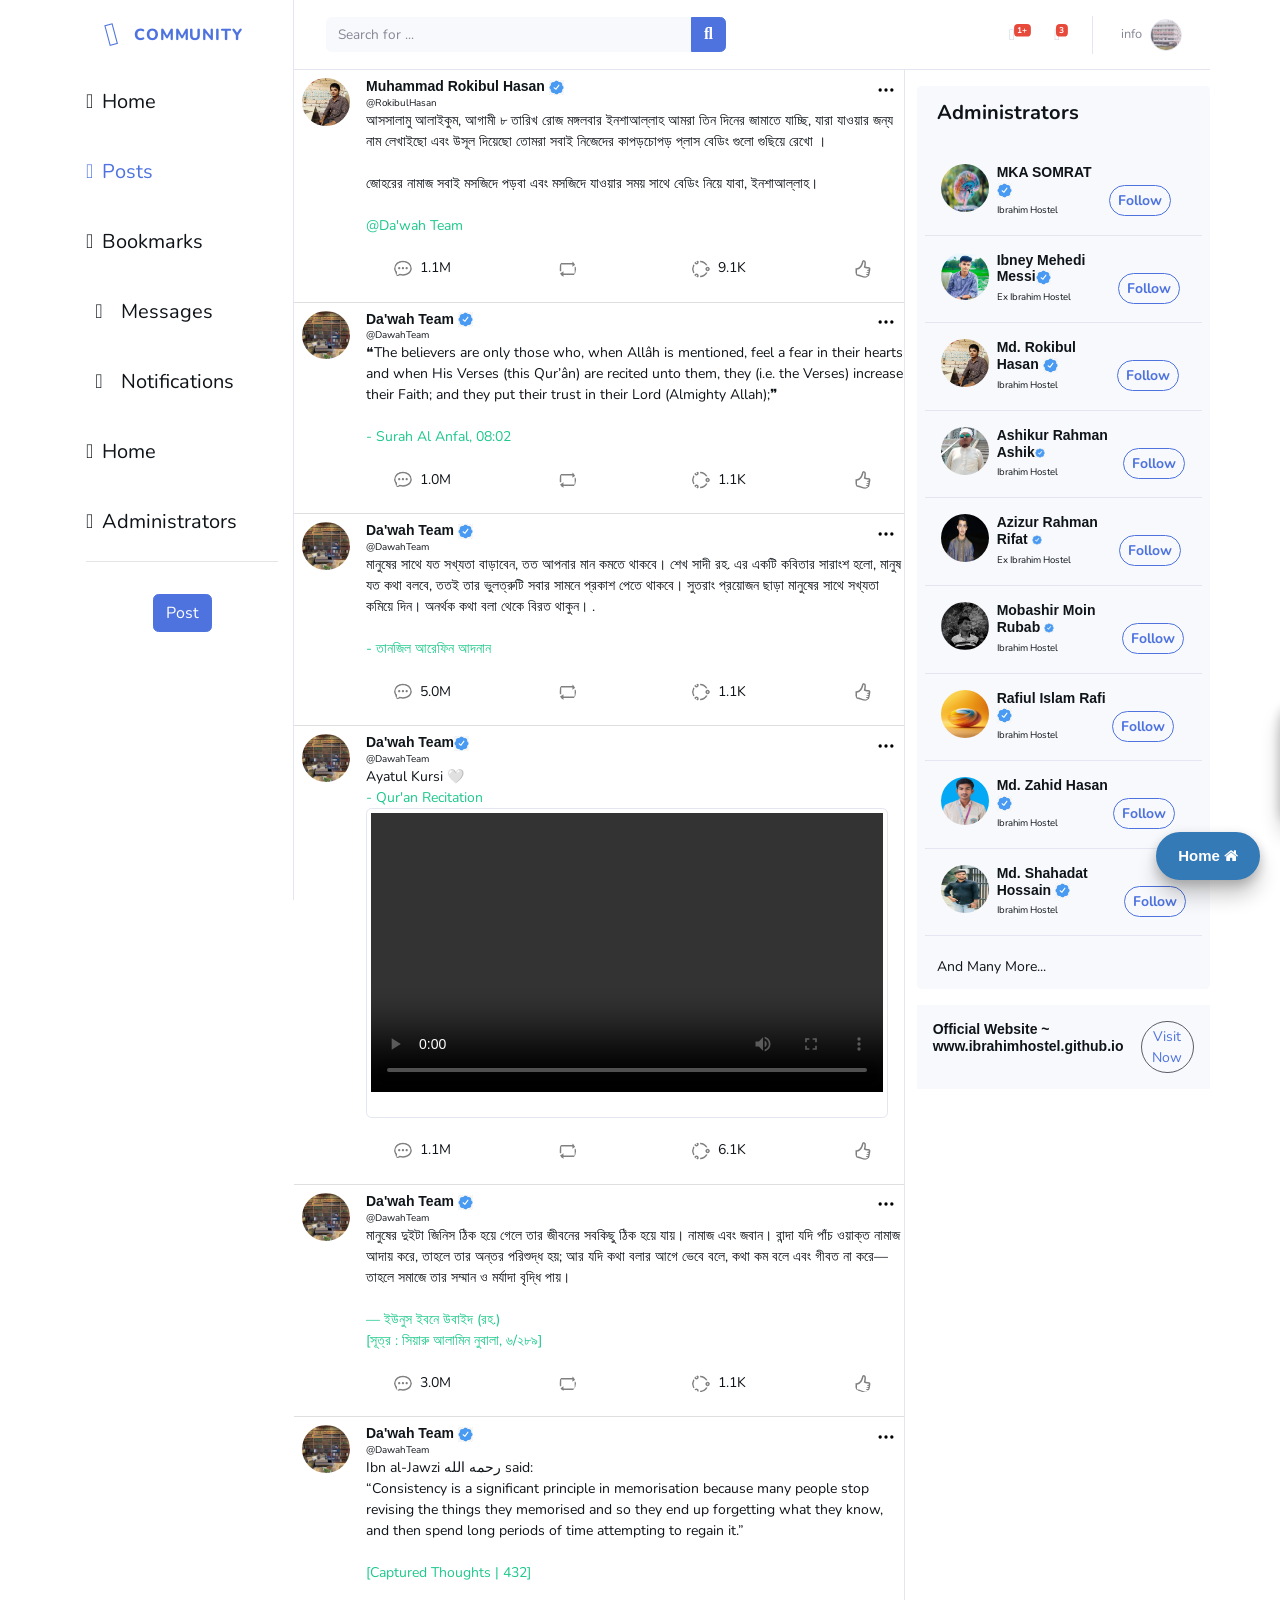
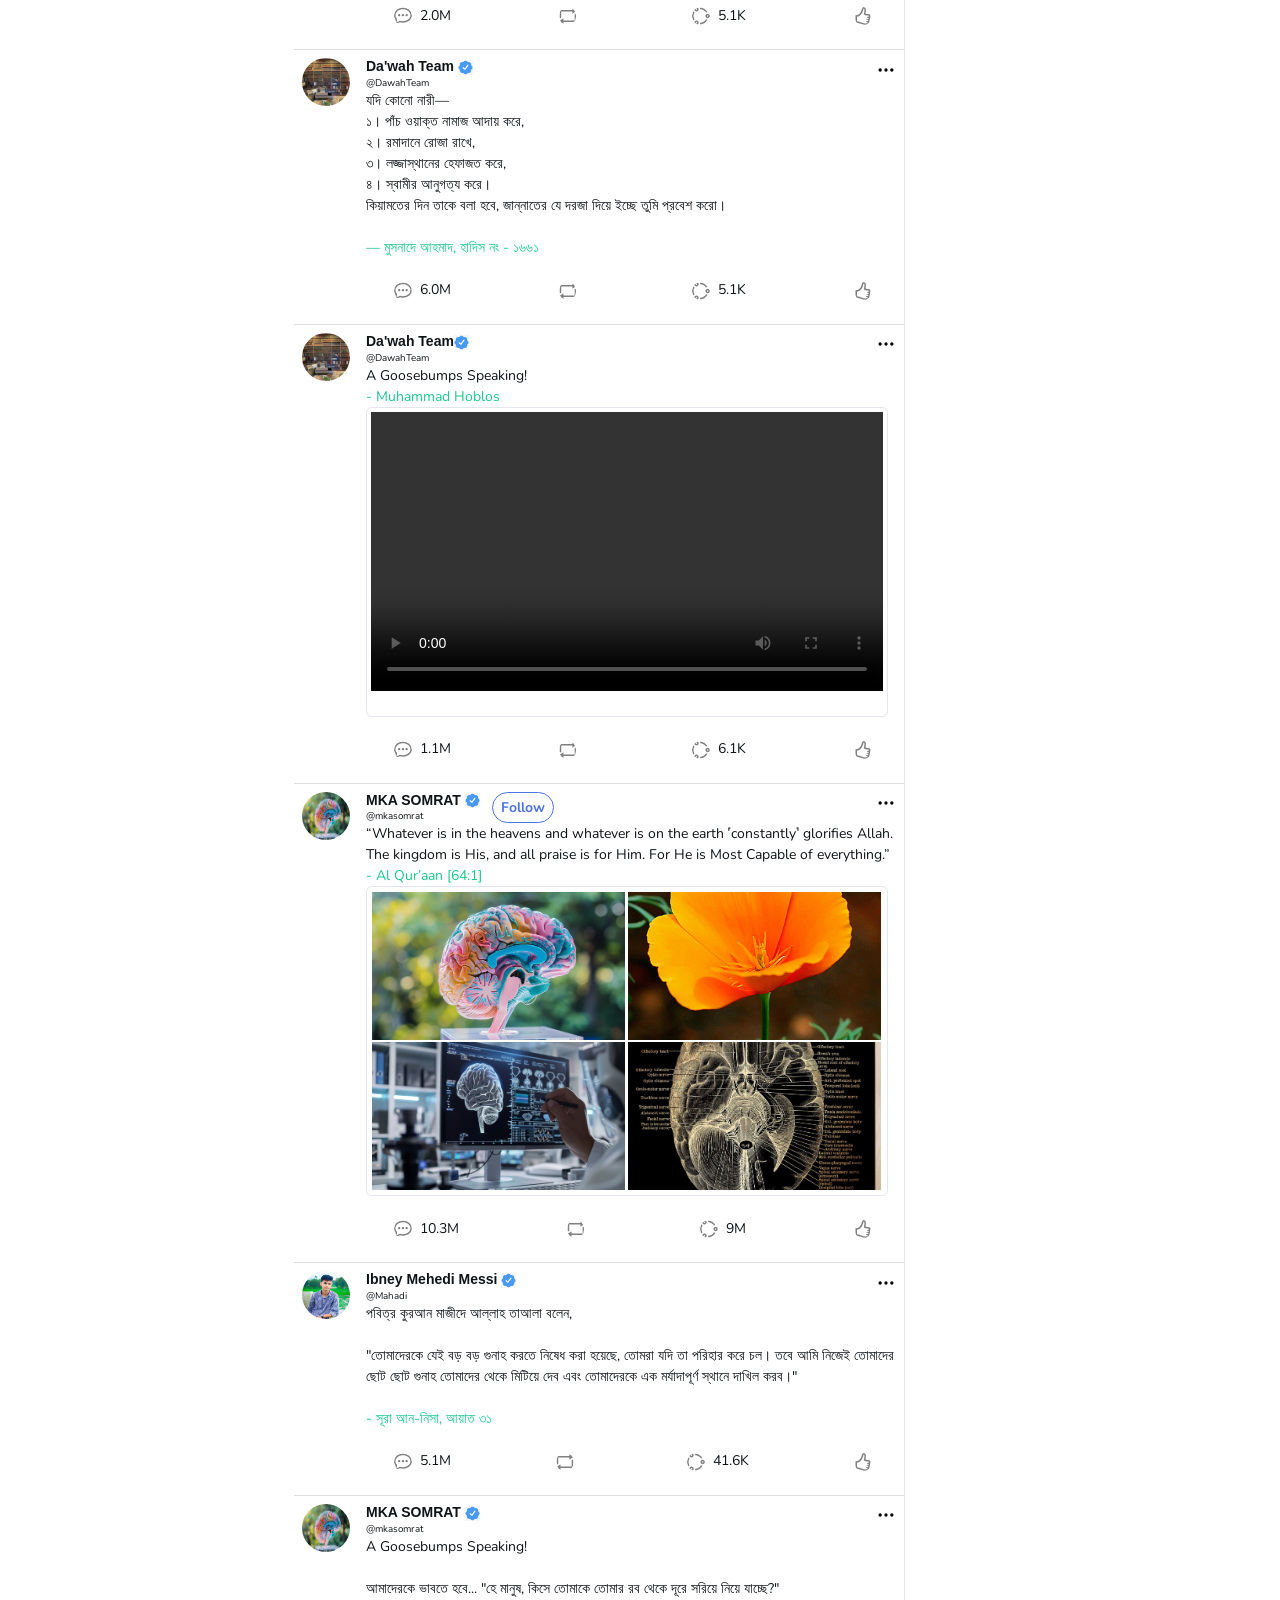
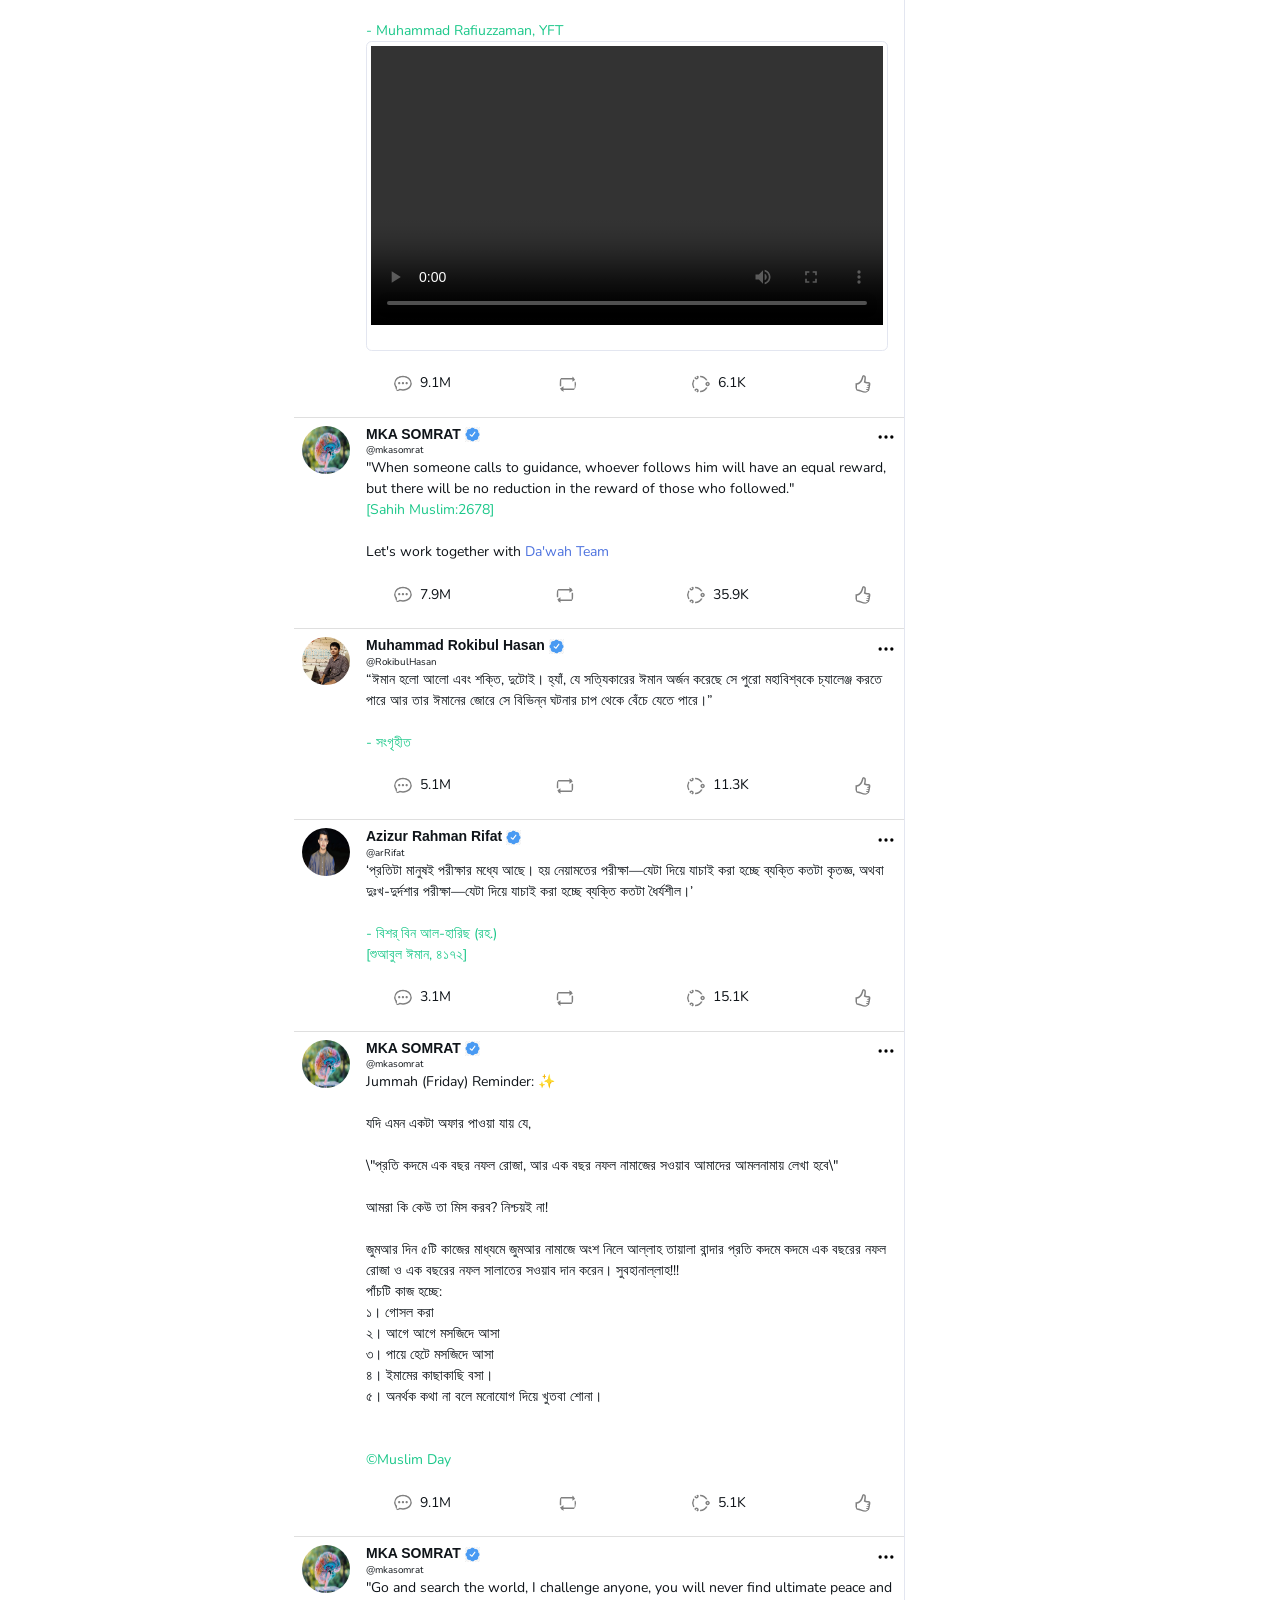
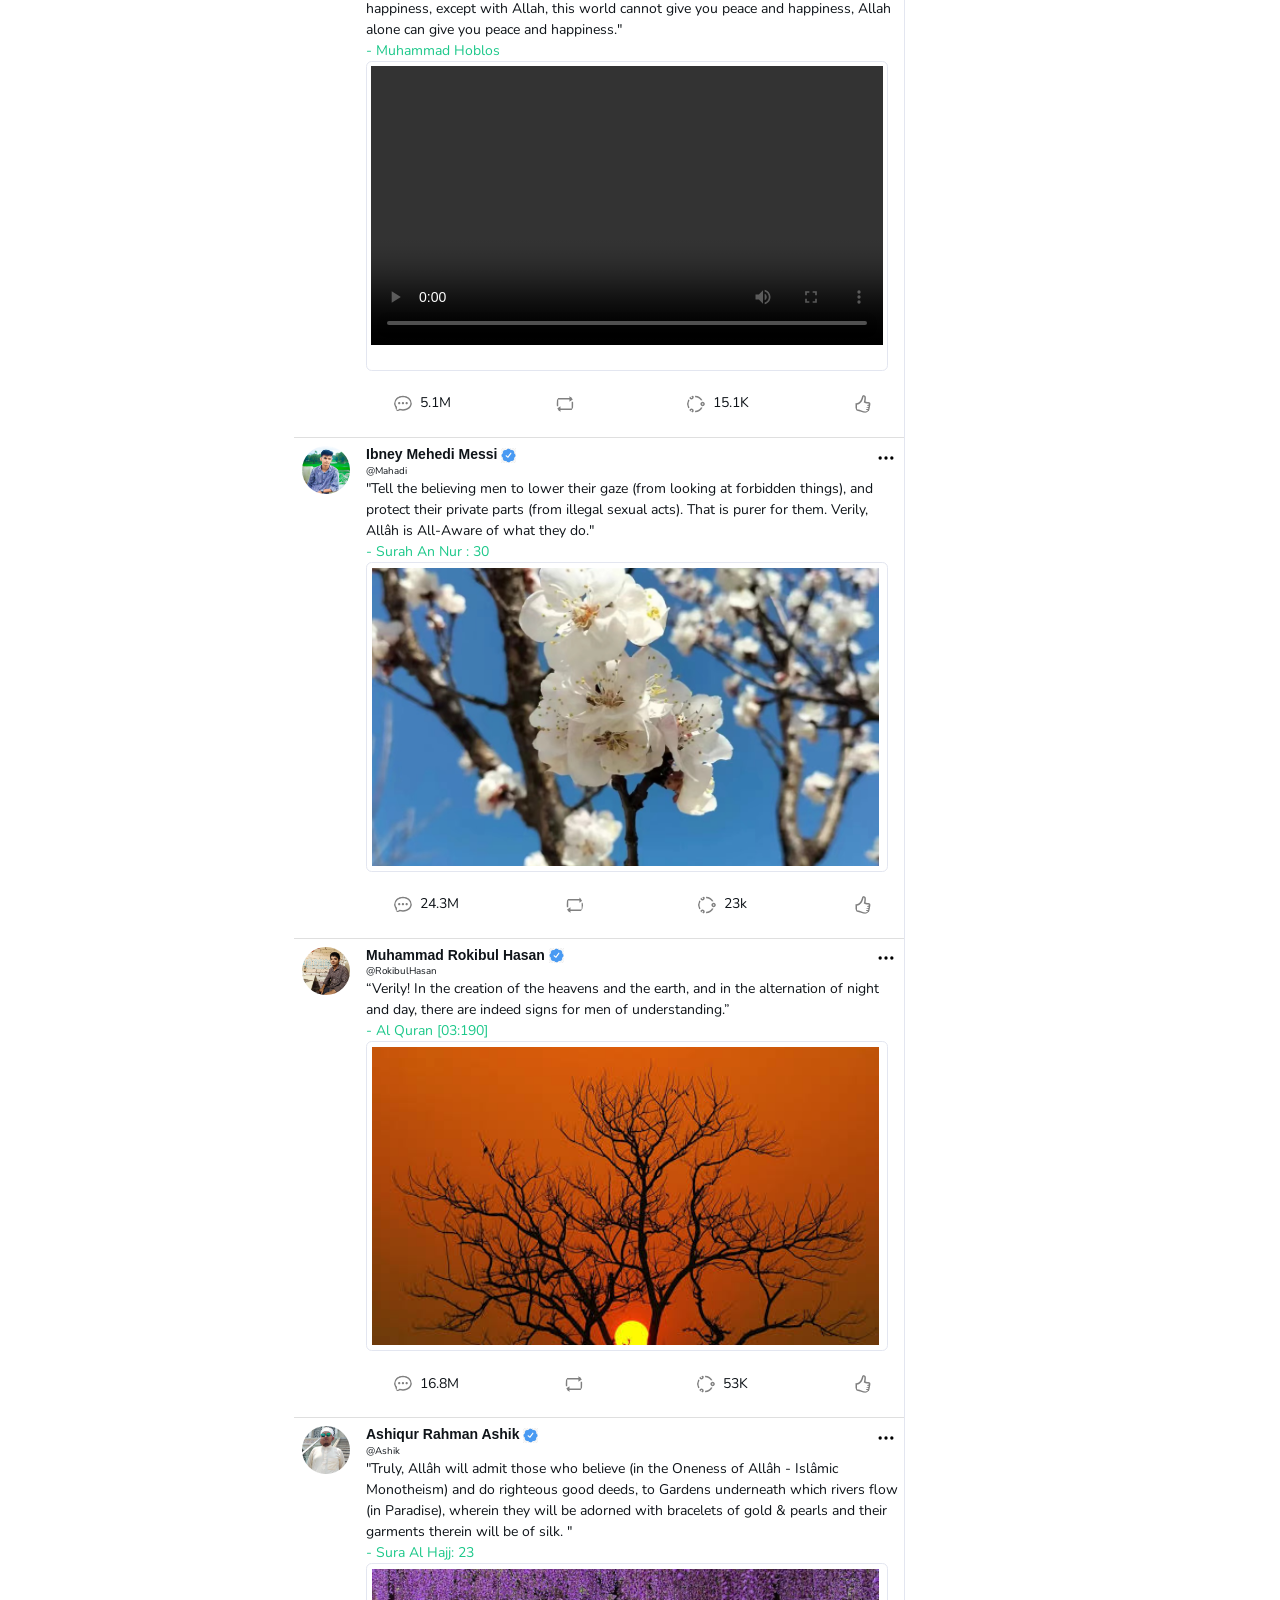
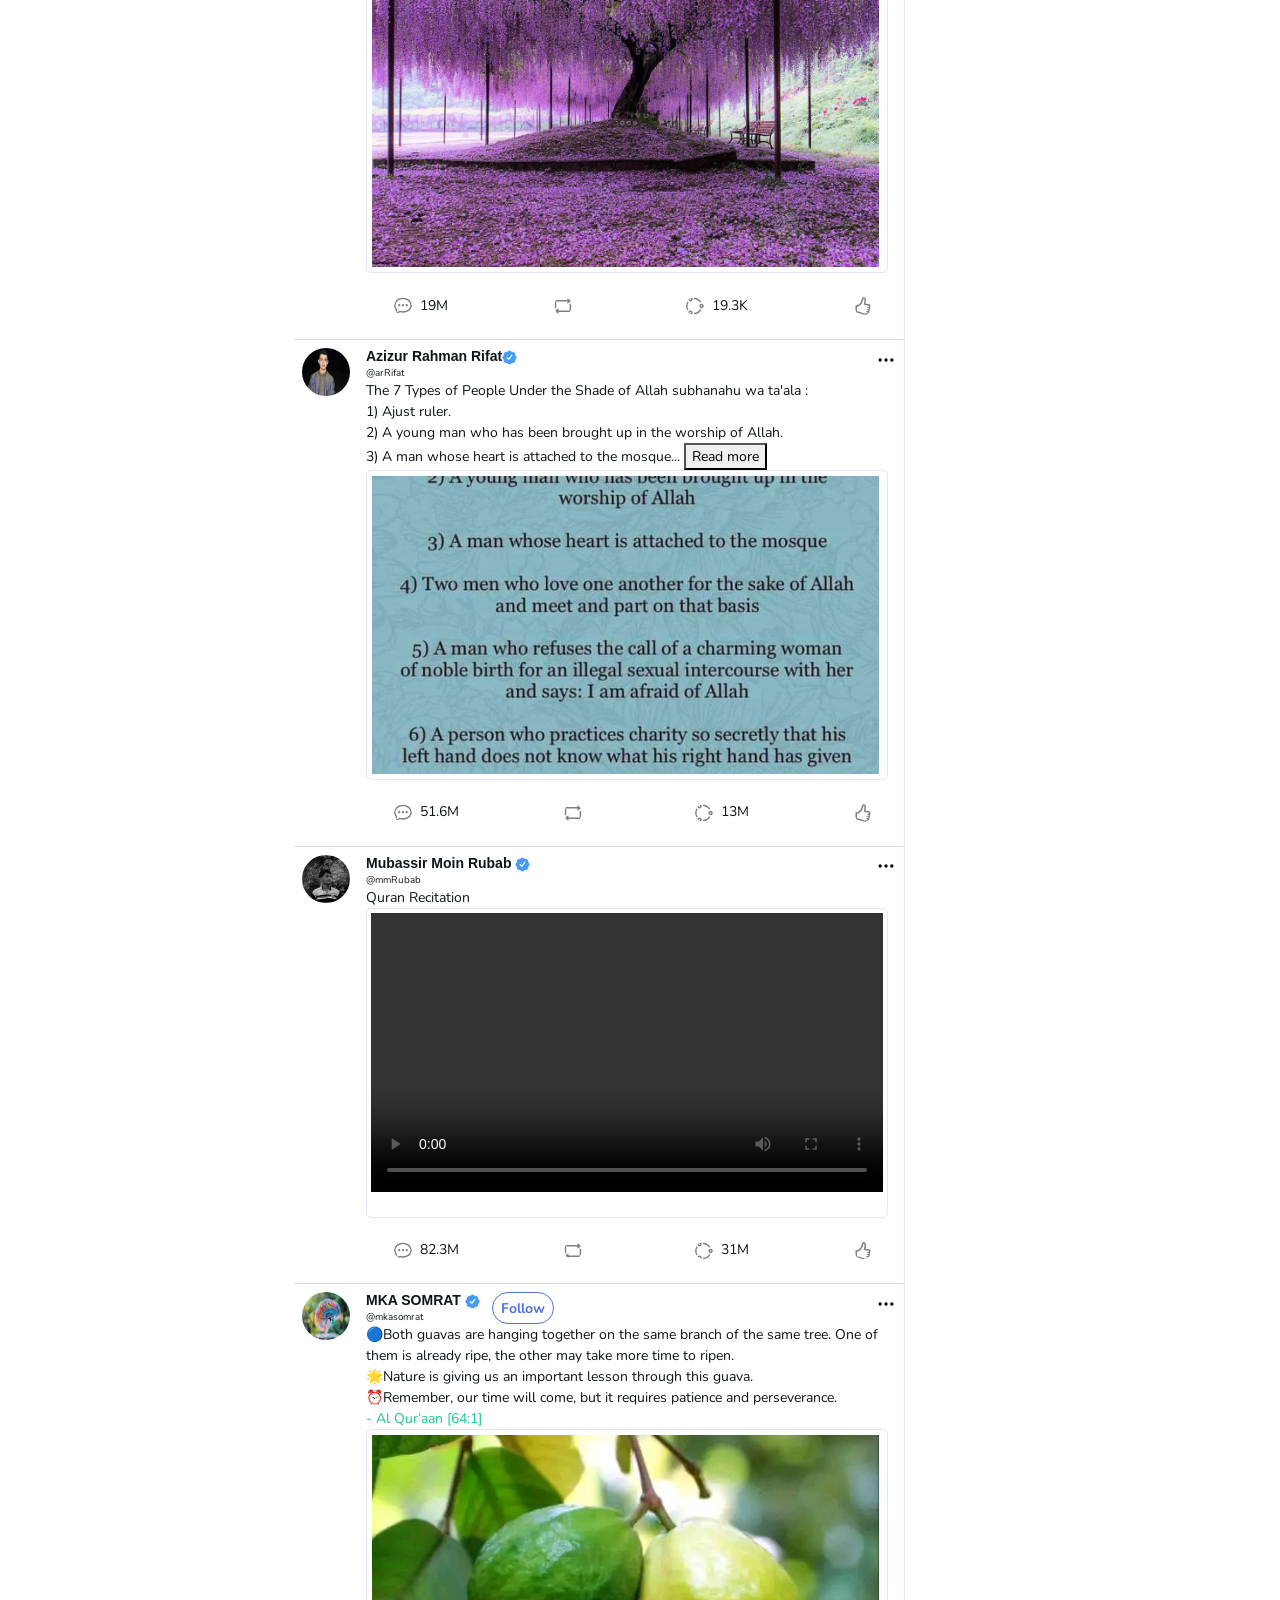
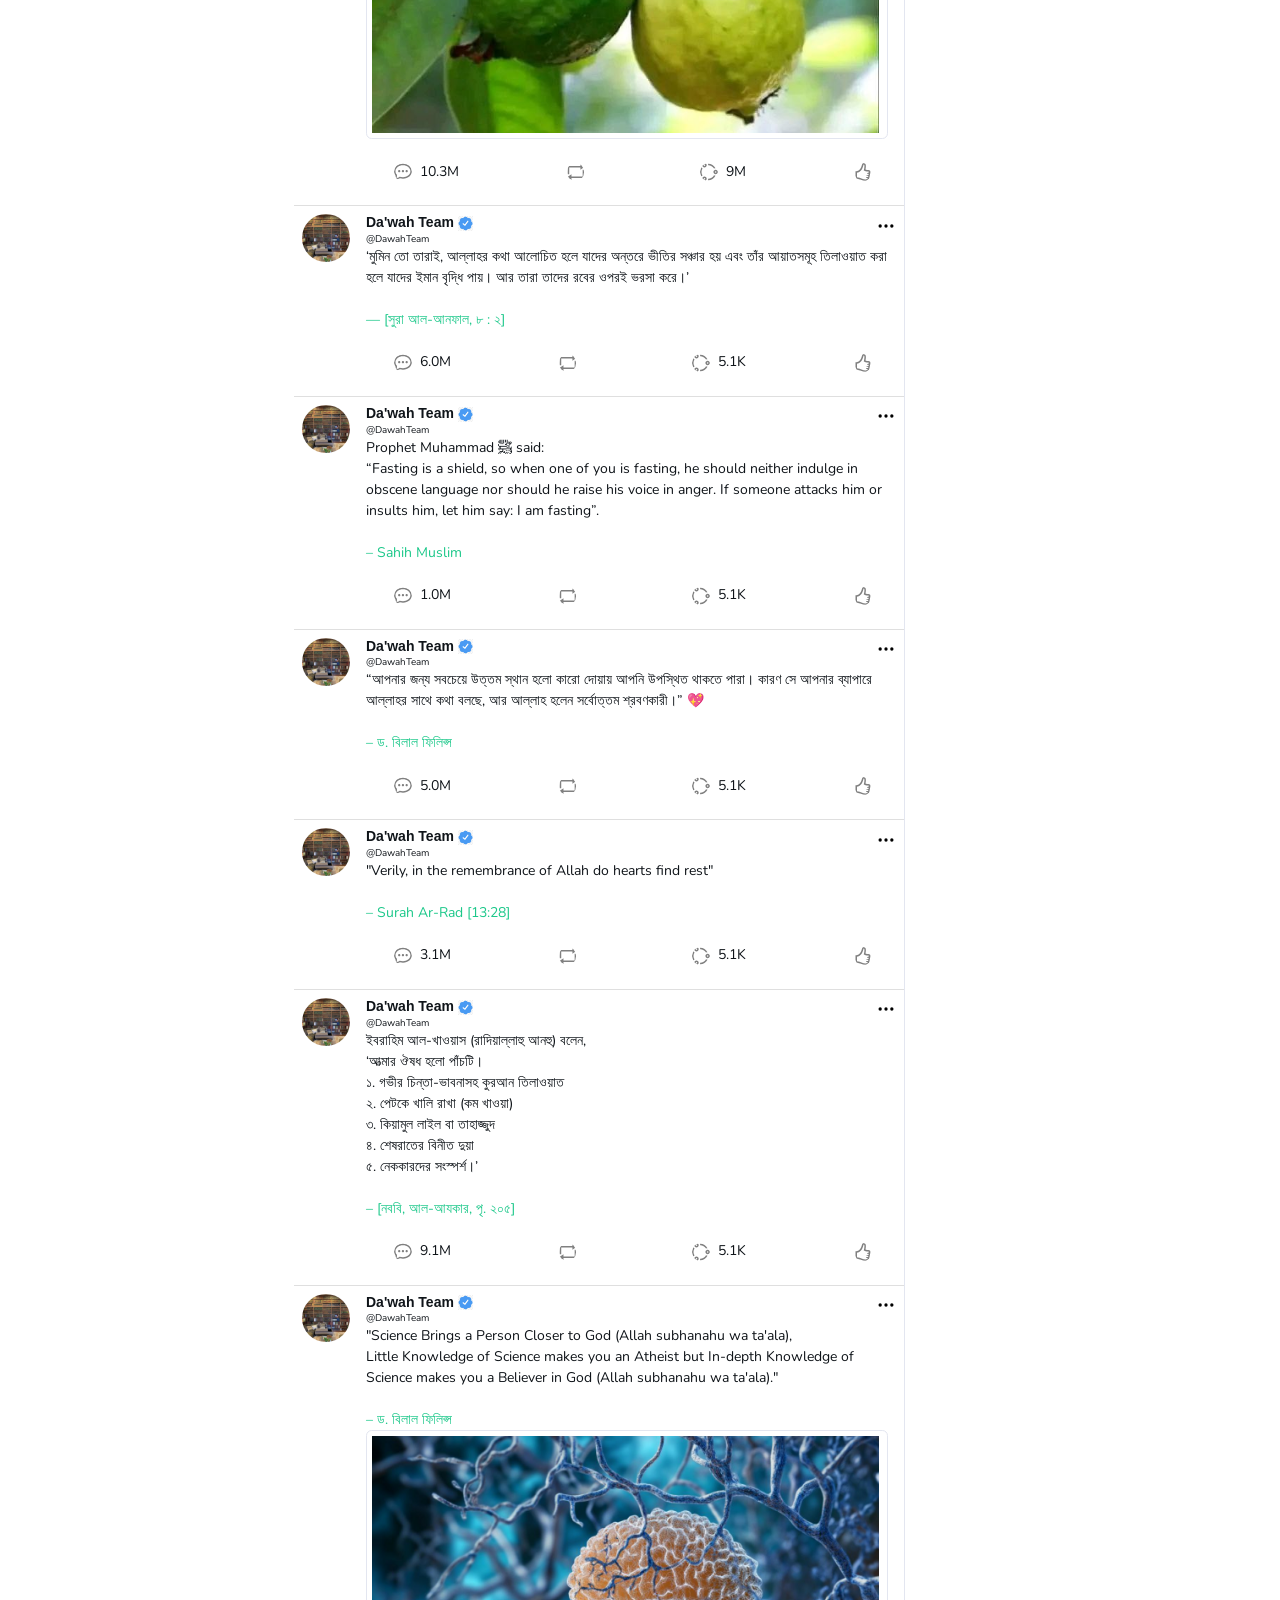
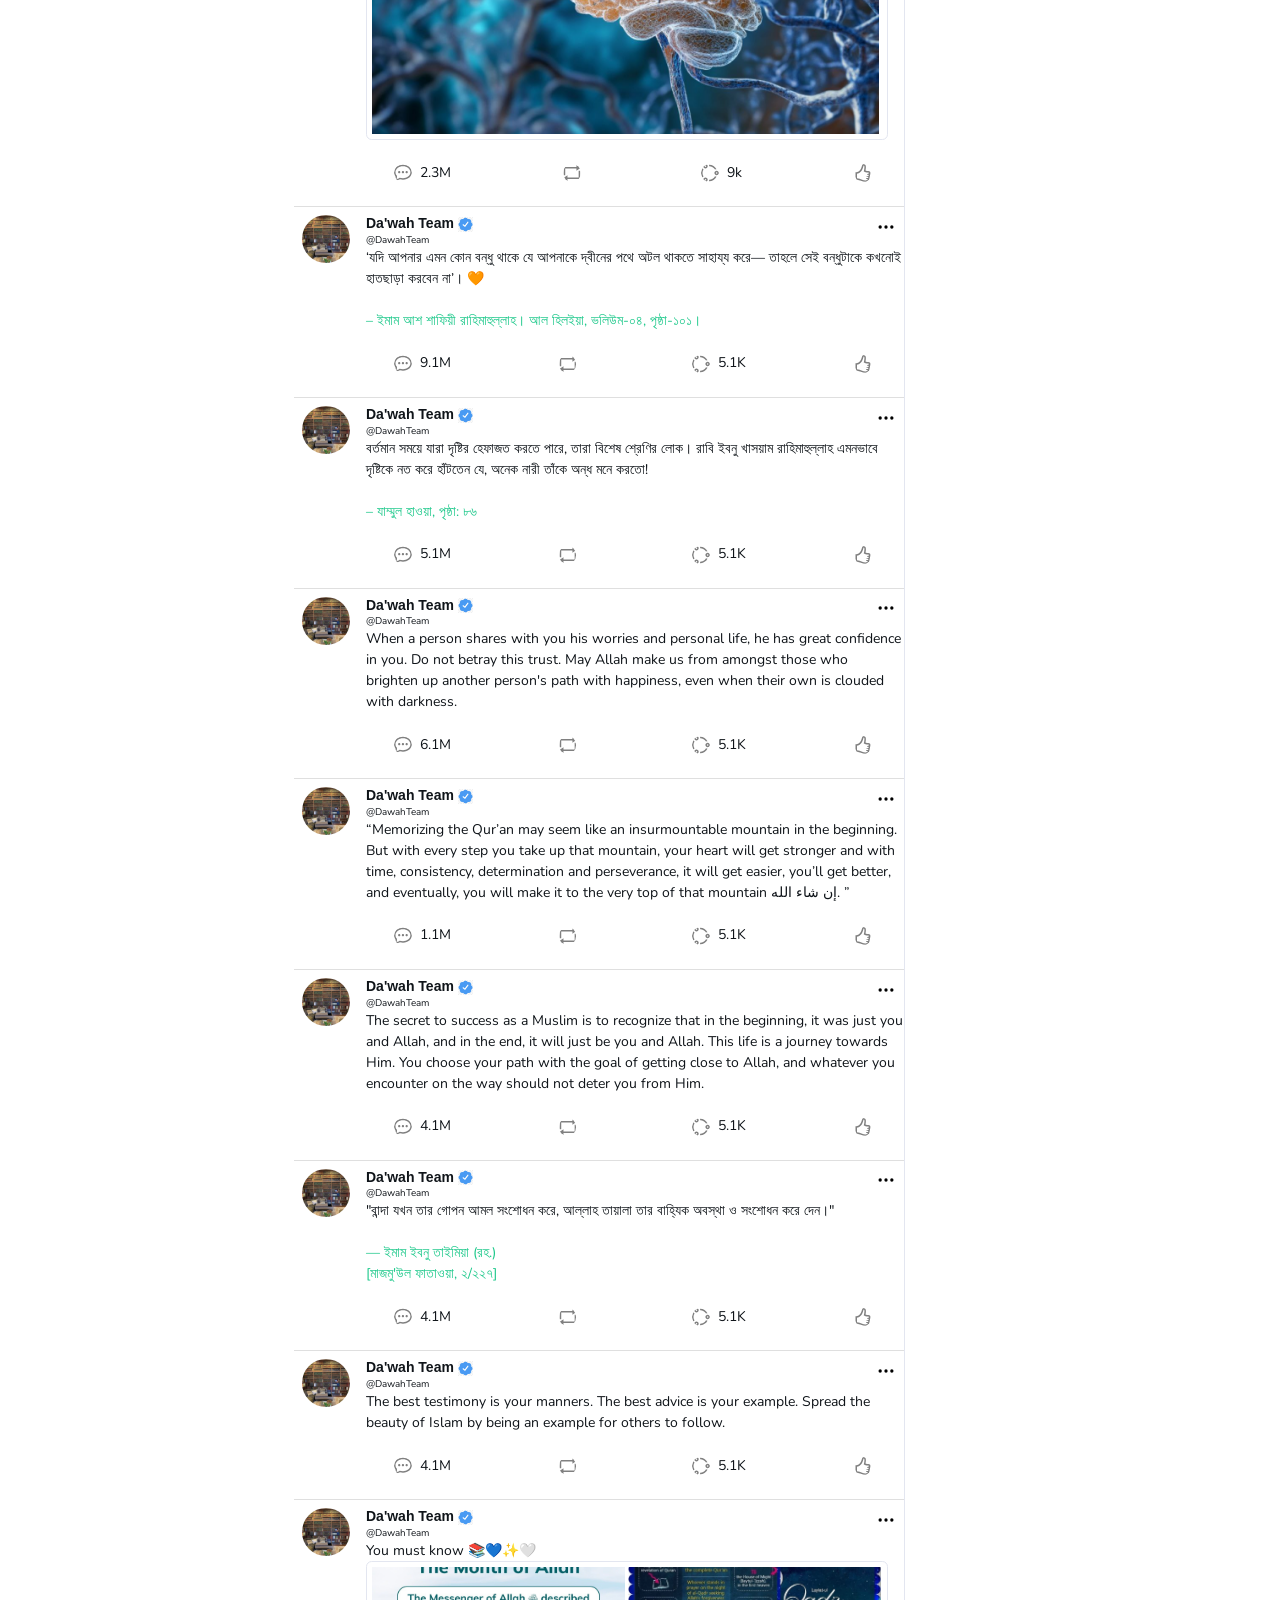
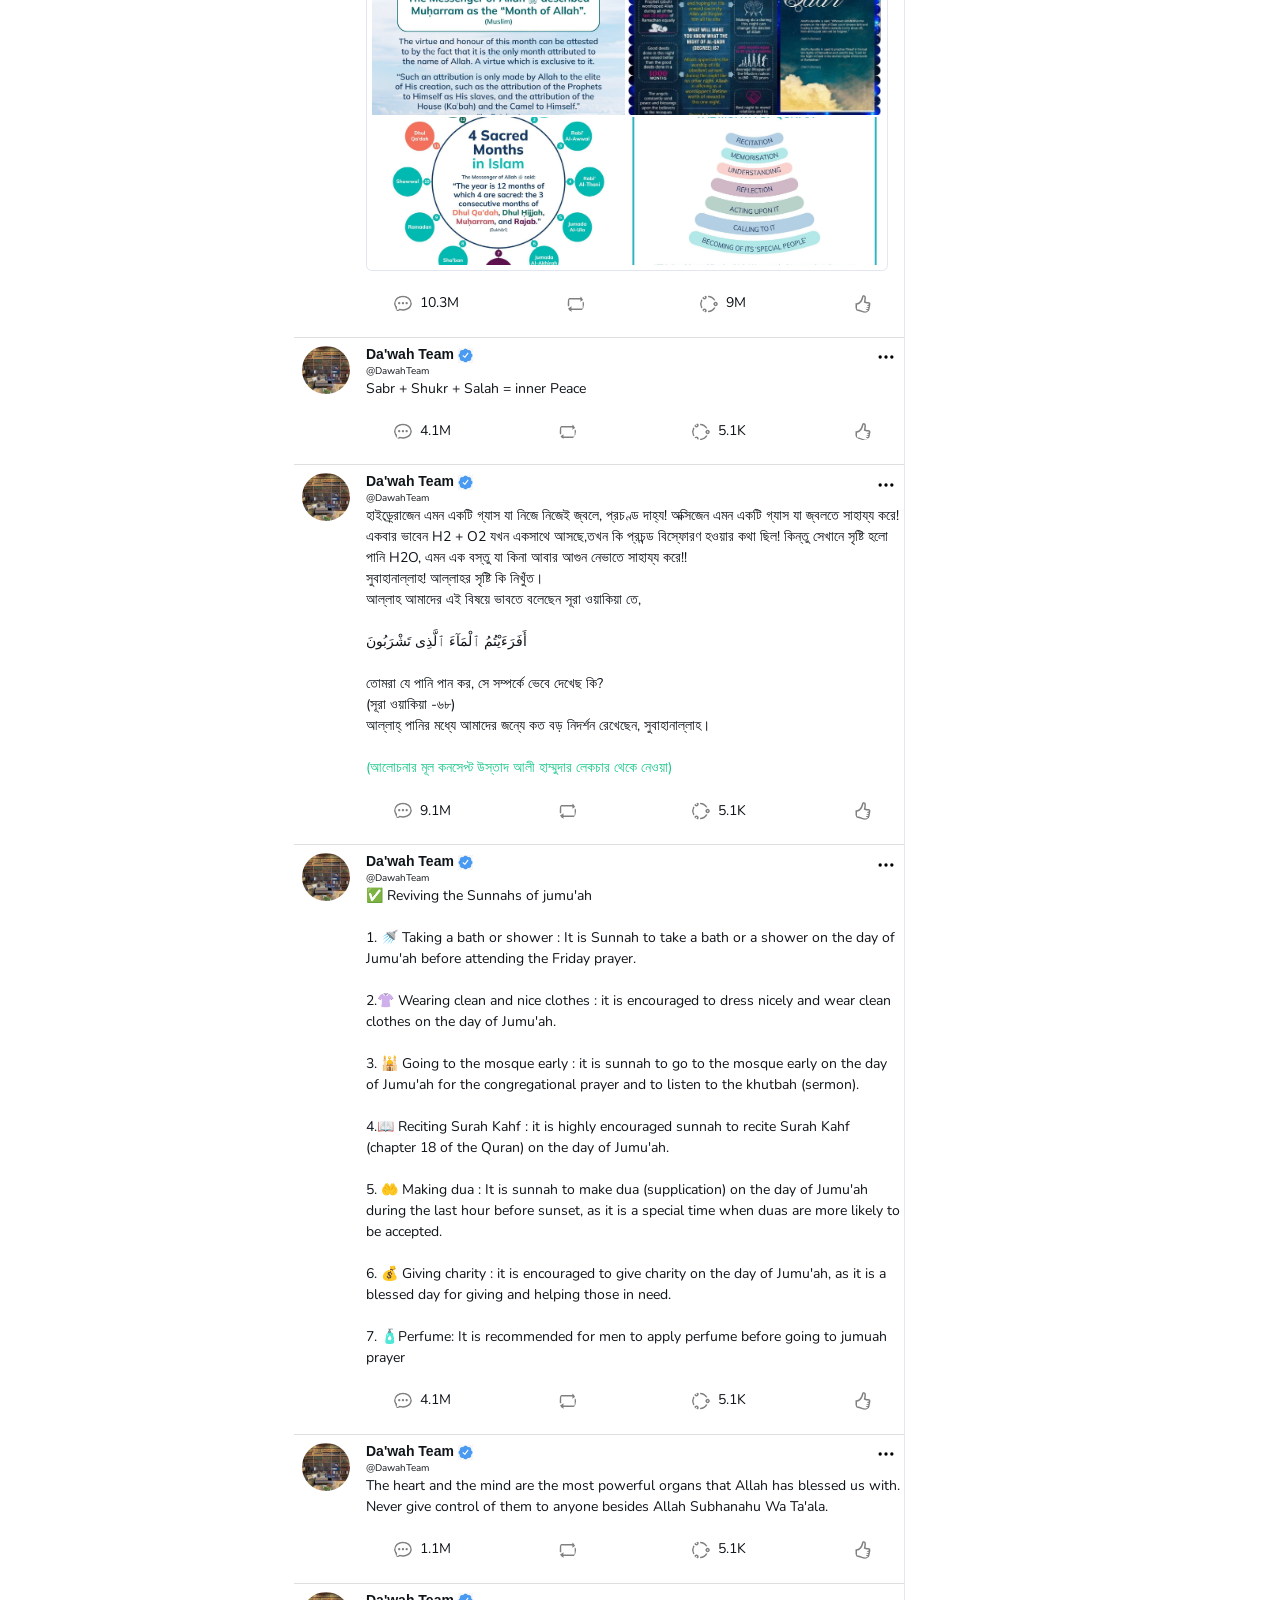
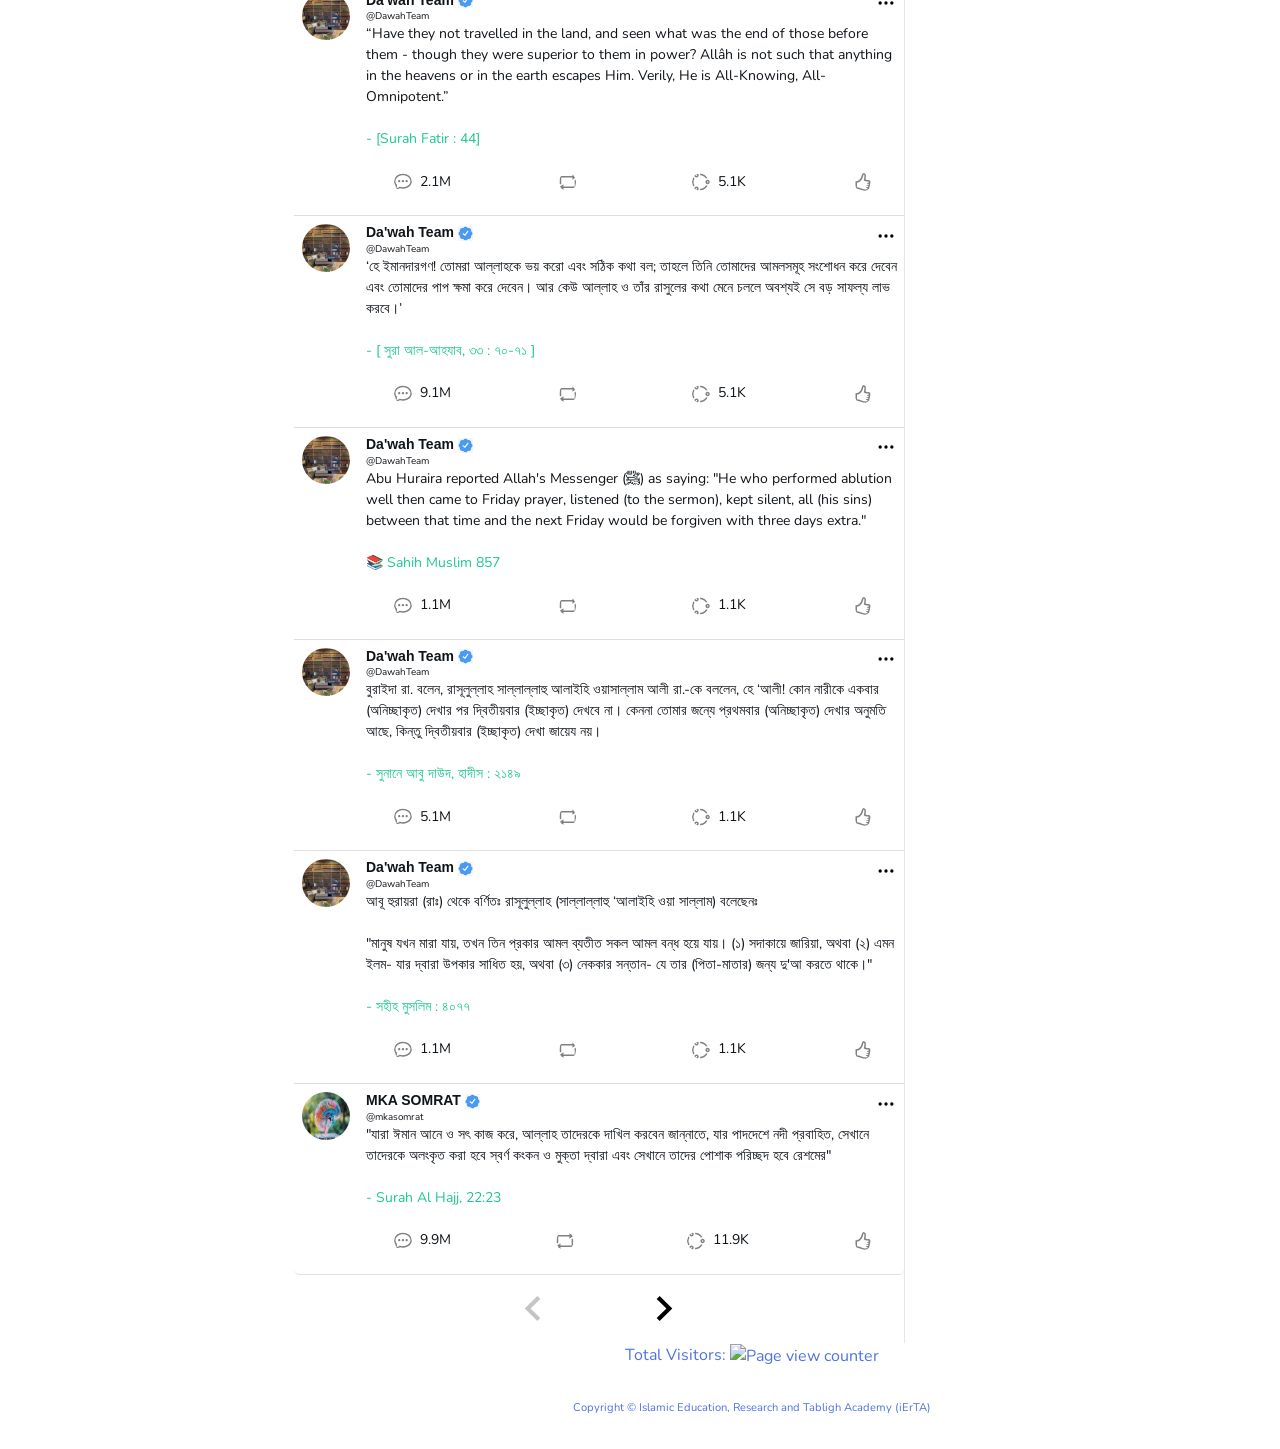
==== commit f56297d4: "Update index.html" ====
--- a/dawah/index.html
+++ b/dawah/index.html
@@ -8,7 +8,7 @@
     <title>Da'wah Community | Ibrahim Hostel | info - News & Update</title>
 
     <link rel="stylesheet" href="./formula/bootstrap.min.css">
-
+<link rel="stylesheet" href="https://ibrahimhostel.github.io/css/cmodal.css">
     <link rel="shortcut icon" href="./forbidden/img/favicon.ico">
     <link rel="stylesheet" href="./formula/fontawesome-all.min.css">
     <link rel="stylesheet" href="./formula/viewer.min.css">
@@ -13419,7 +13419,16 @@
 
                 </div>
             </footer>
-
+<!--Contact Modal -->
+  <link href='//netdna.bootstrapcdn.com/font-awesome/4.7.0/css/font-awesome.min.css' rel='stylesheet'/>
+
+<div class="contact-container">
+    <div class="contact">
+        
+    </div>
+</div>
+<a href="https://ibrahimhostel.github.io"><button class="contact-btn">Home <i class="fa fa-home"></i></button>
+            
         </div>
     </div>
 
@@ -13460,7 +13469,8 @@
 }
 }
 // ]]></script>
-               
+
+       <script src="https://ibrahimhostel.github.io/js/cmodal.js">
      <!-- Tidio -->
     
     <script src="//code.tidio.co/cgulcgqnvvkomxb7y1axoctaidzr2zr9.js" async></script>
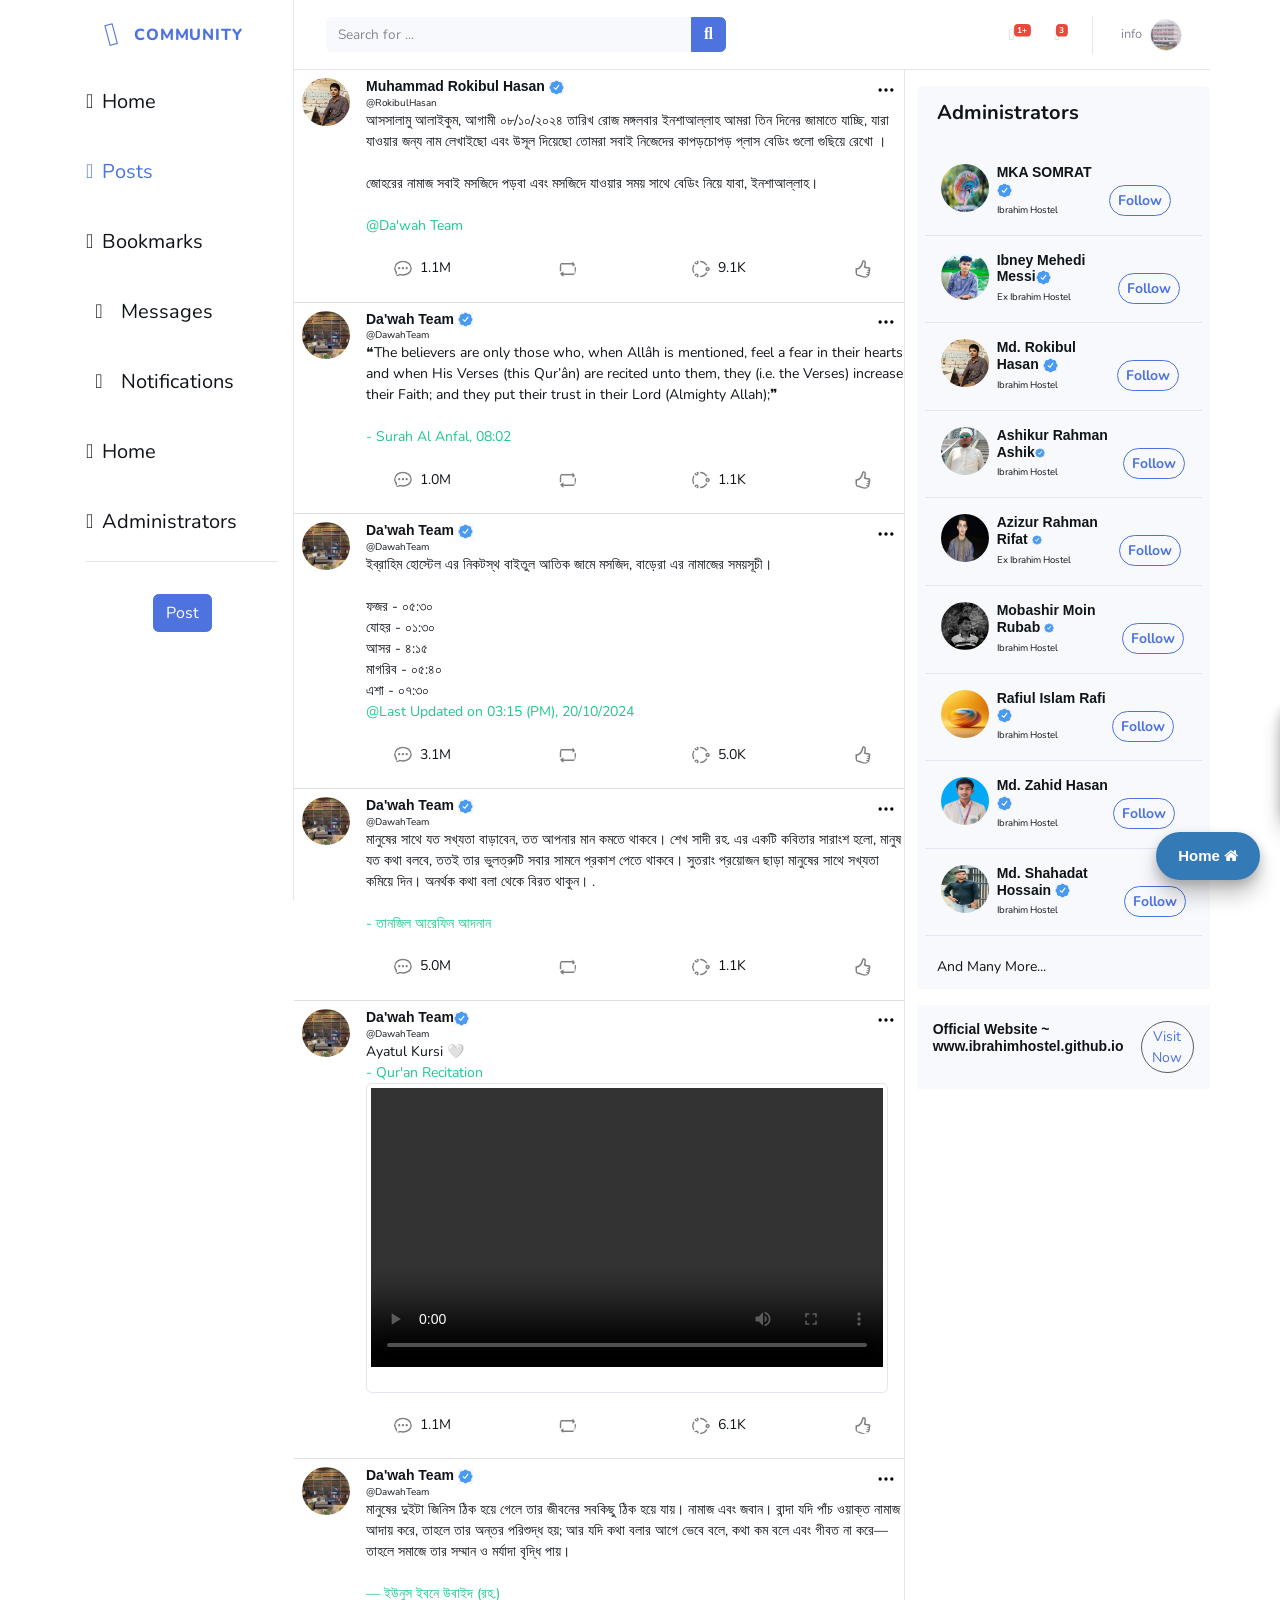
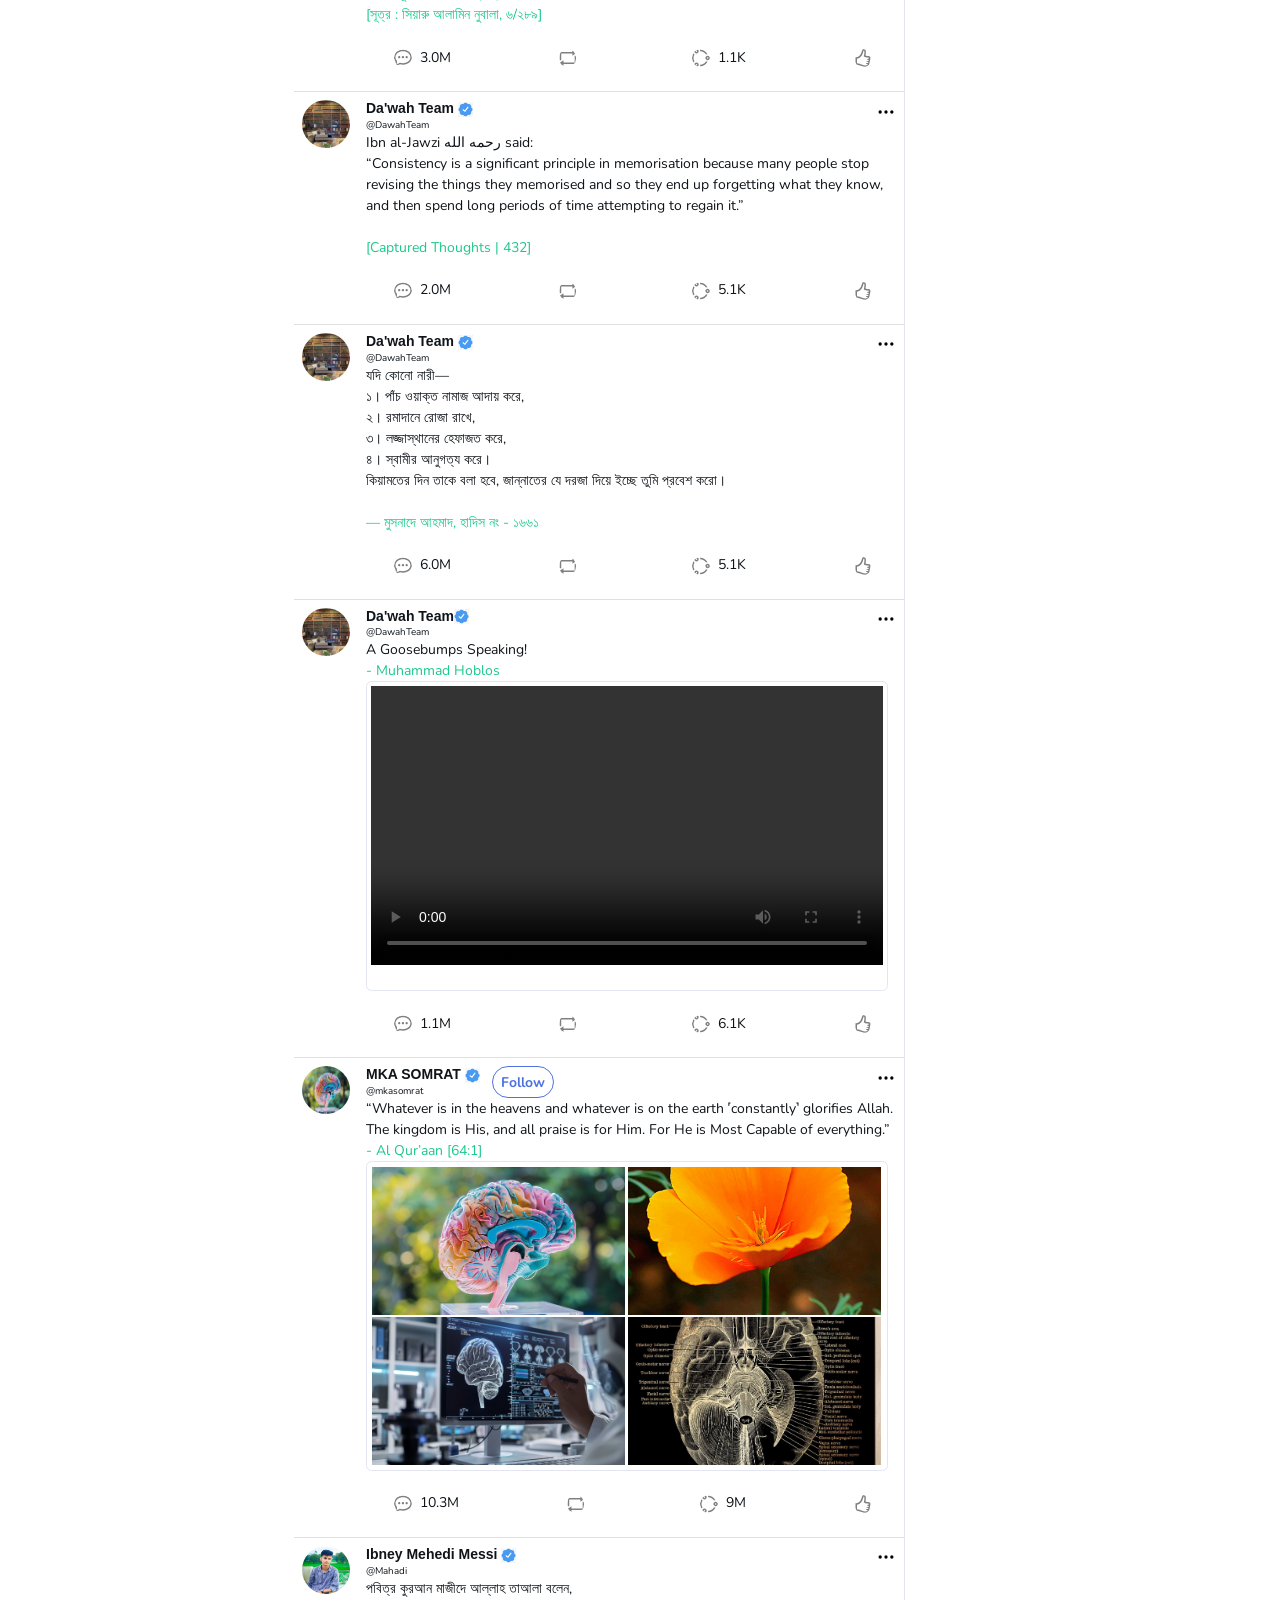
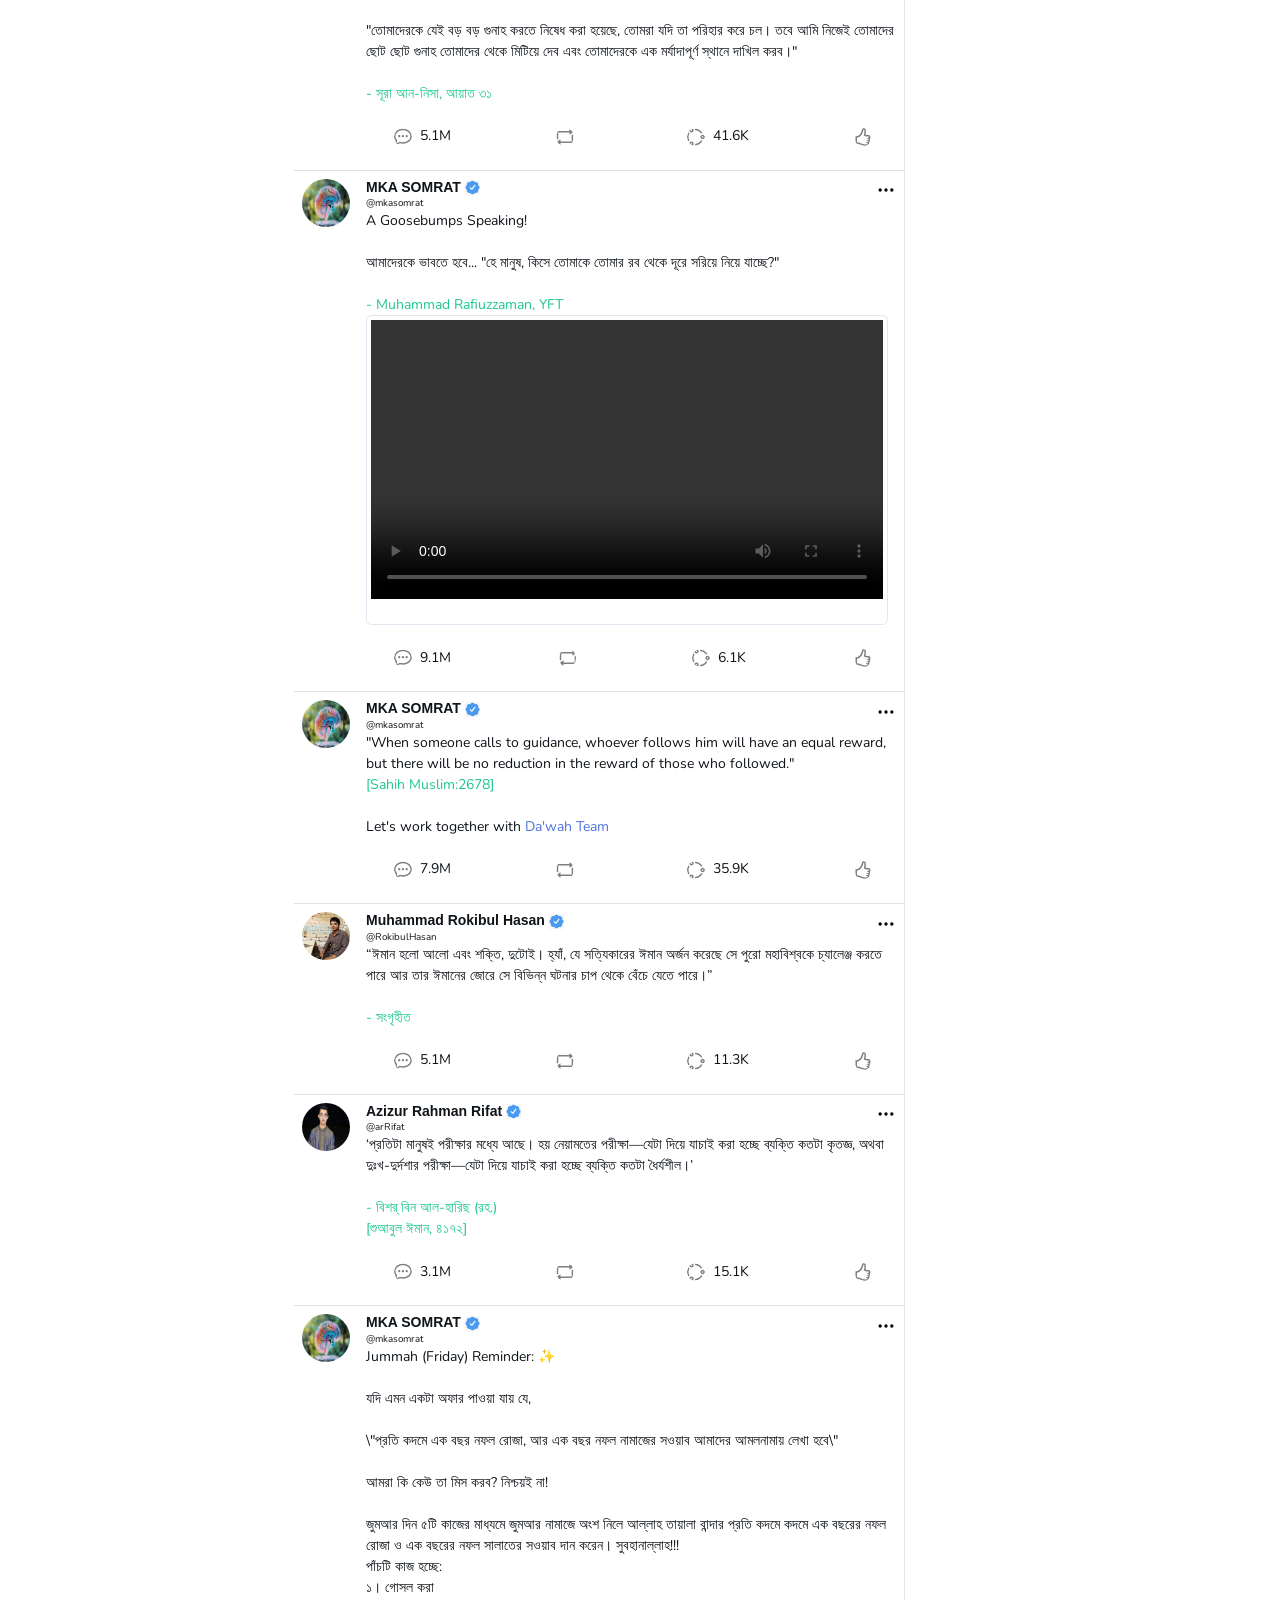
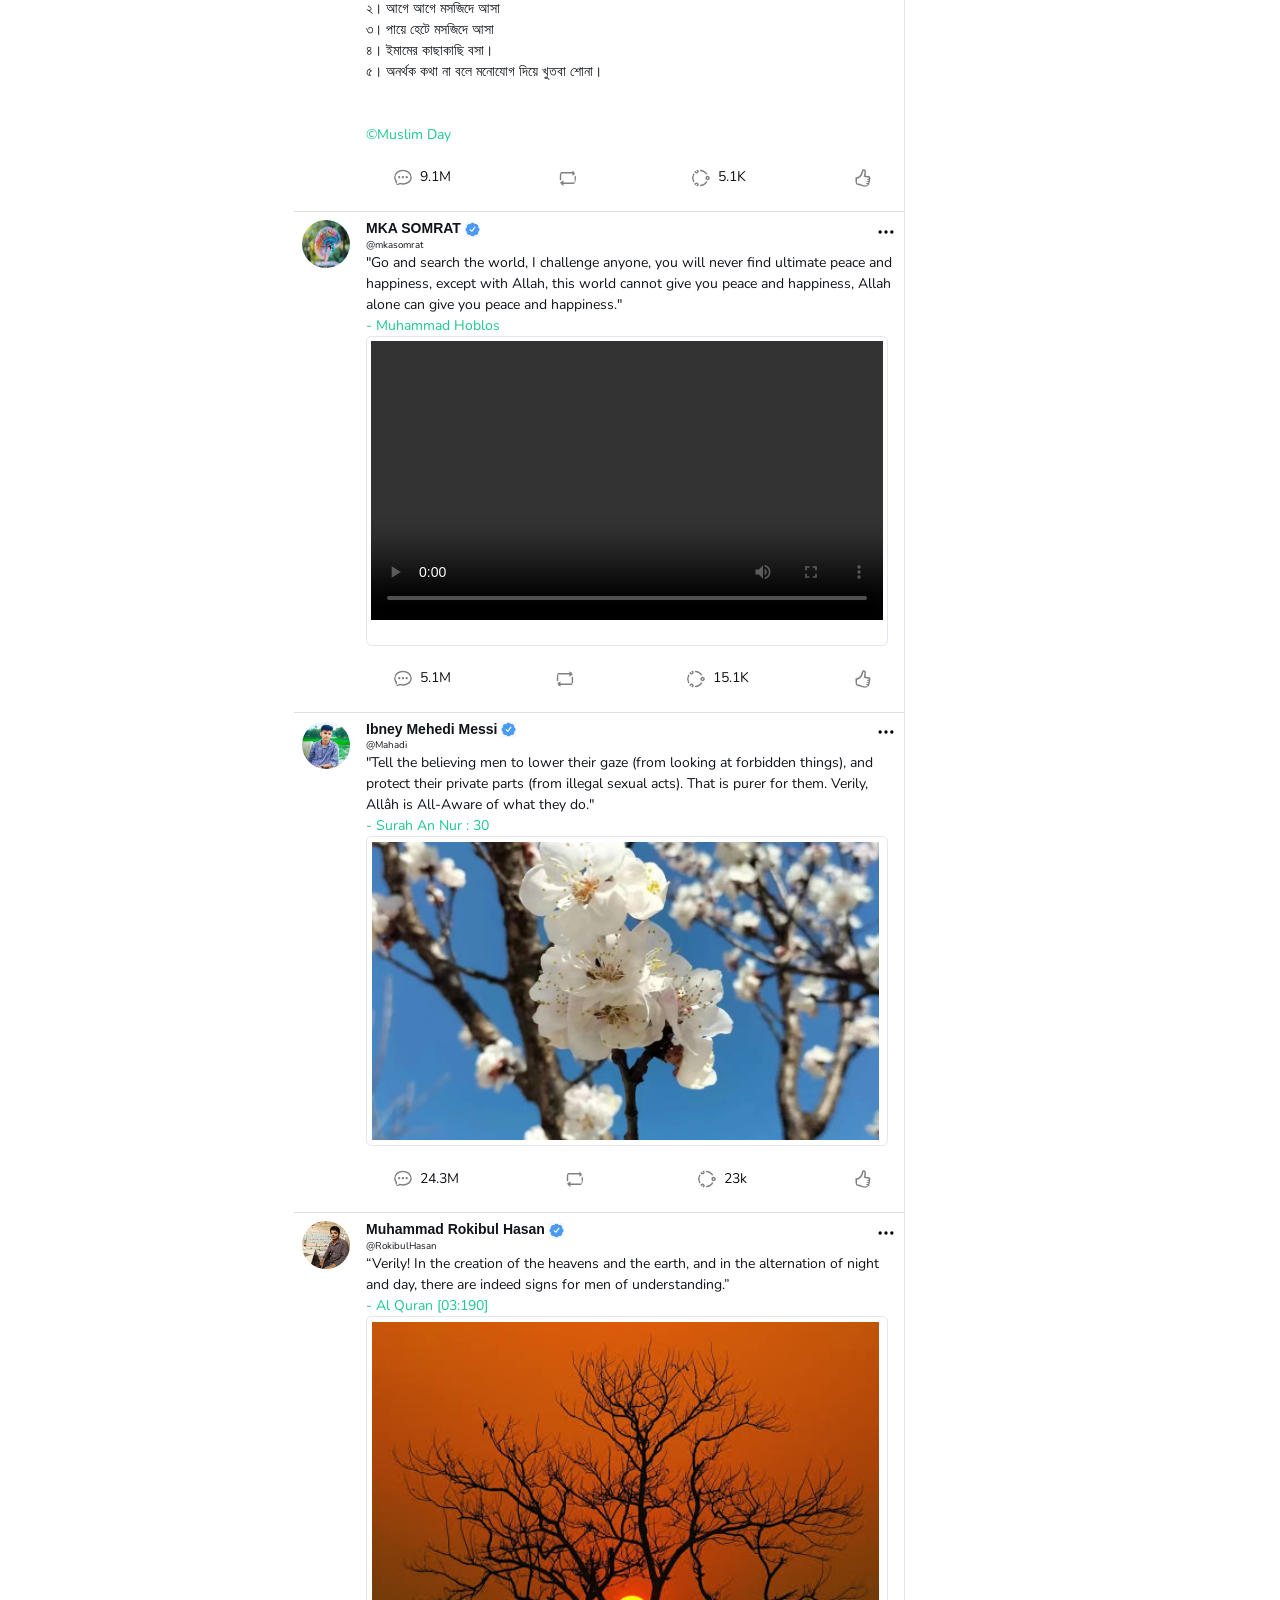
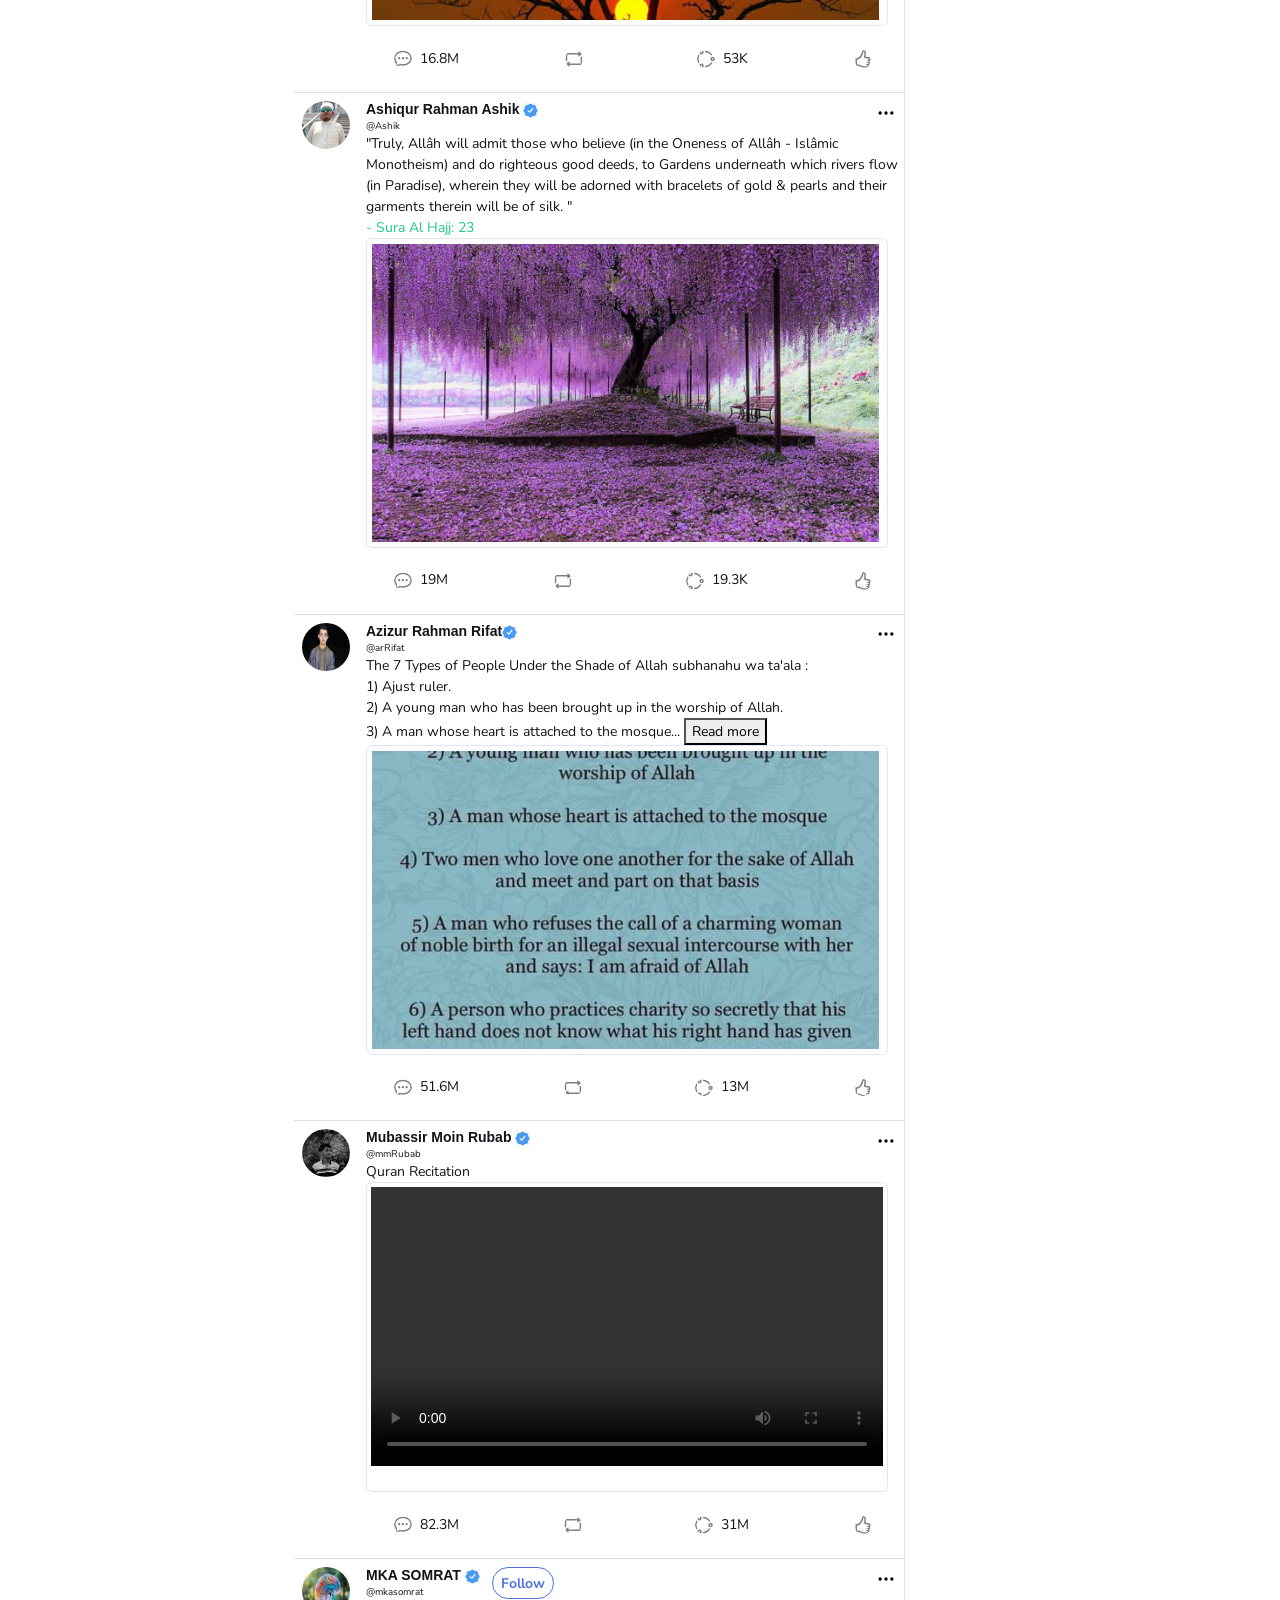
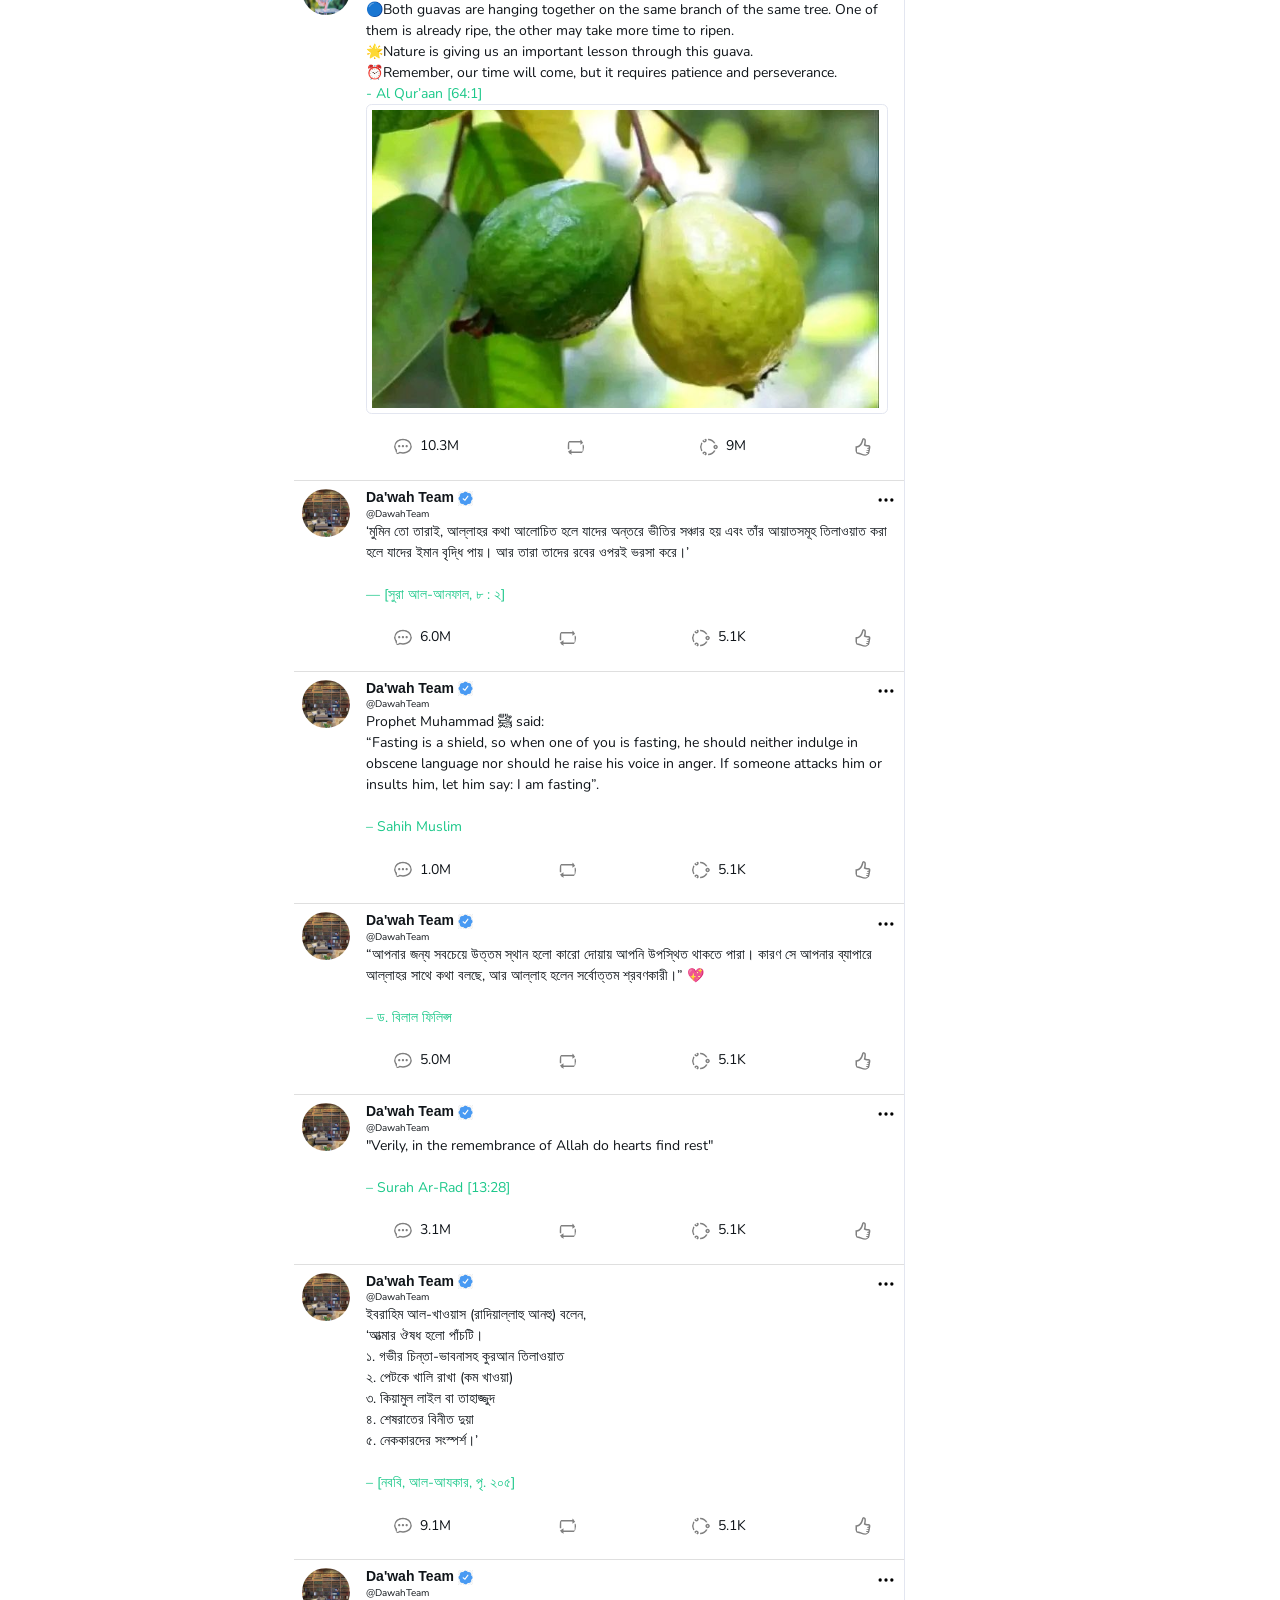
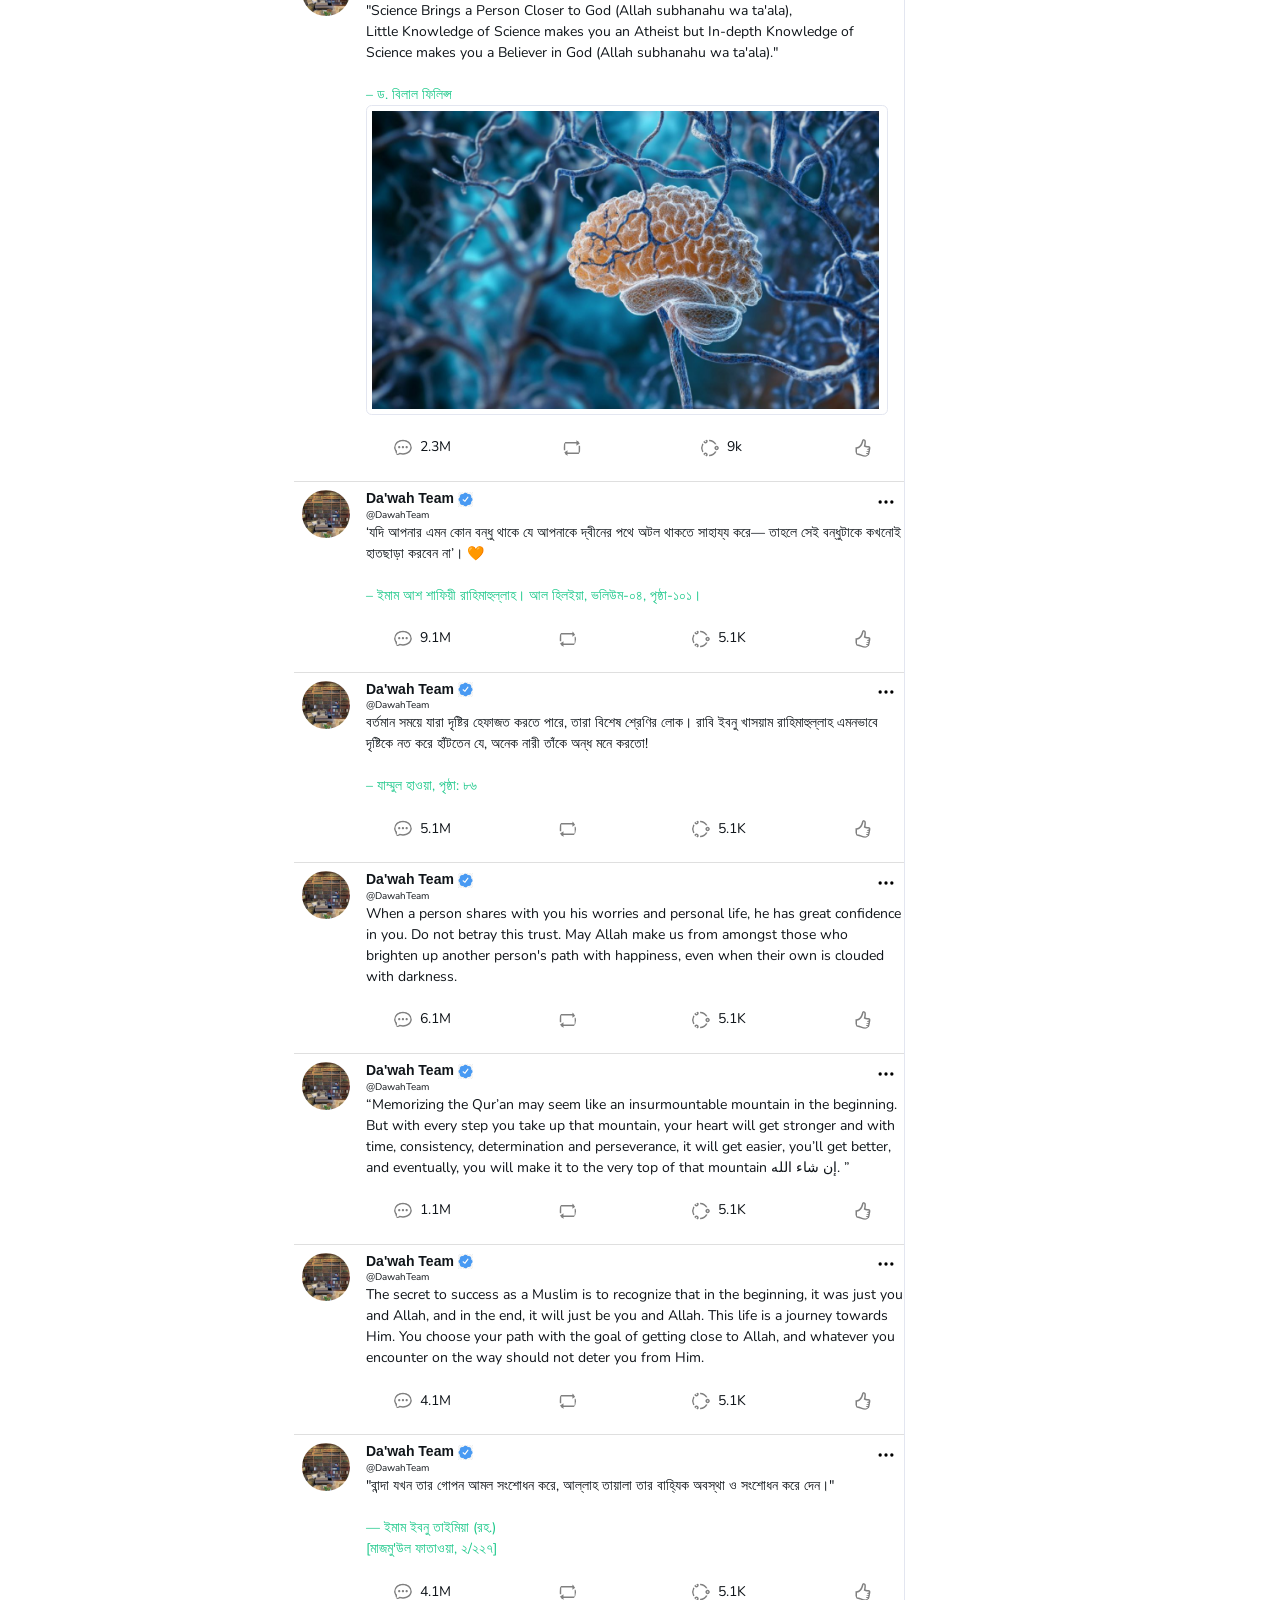
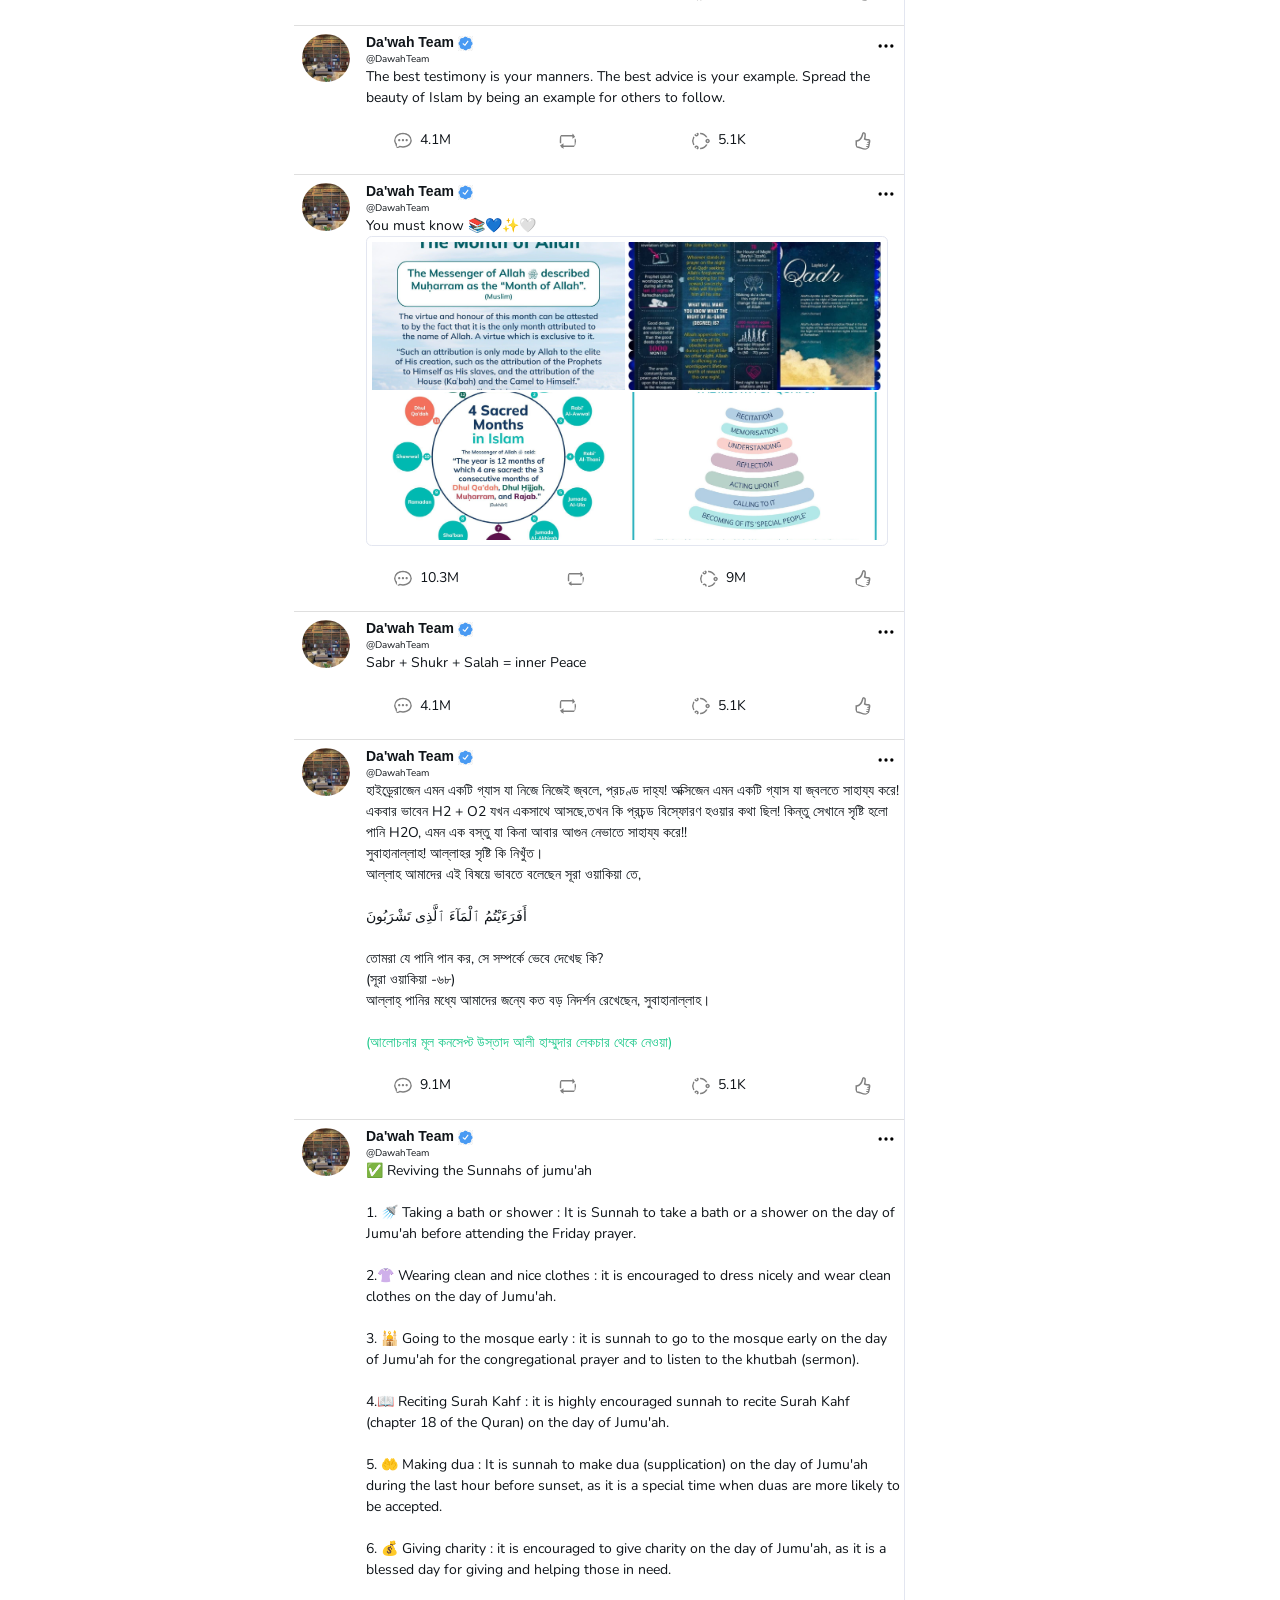
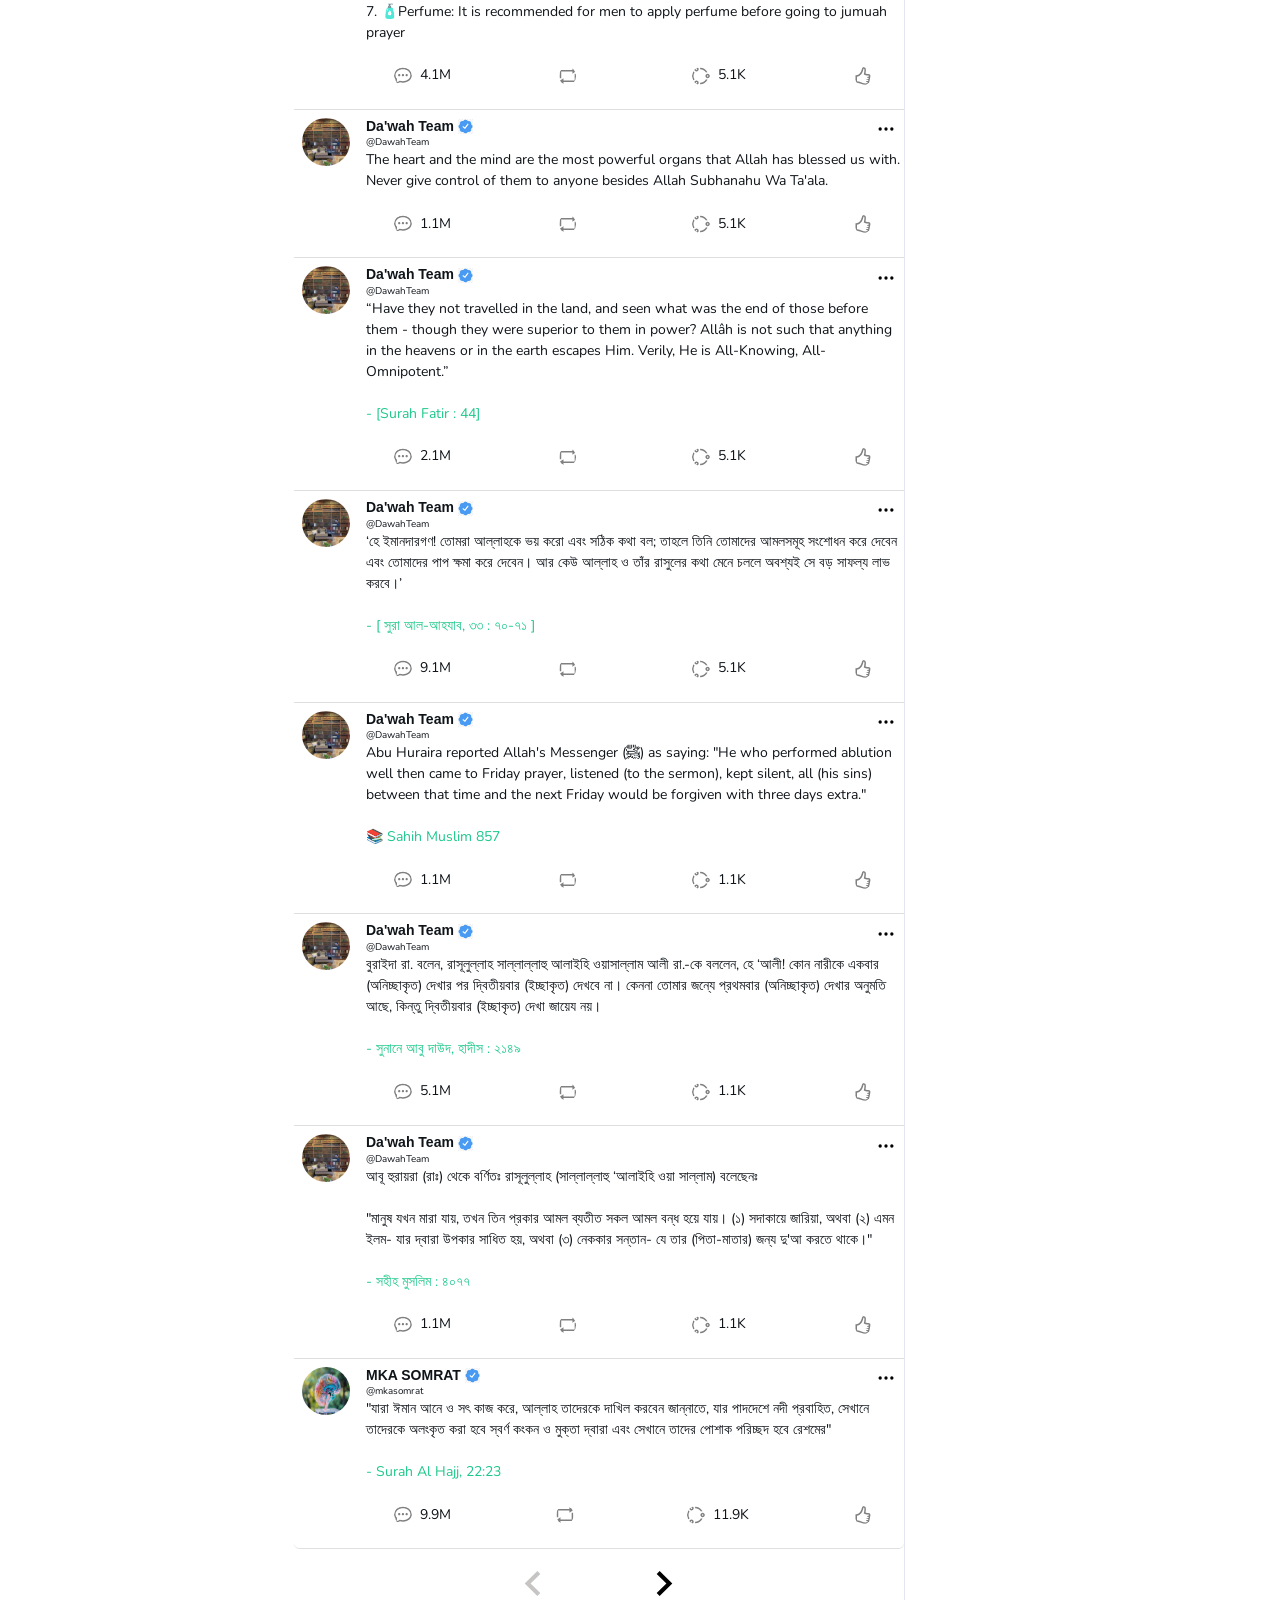
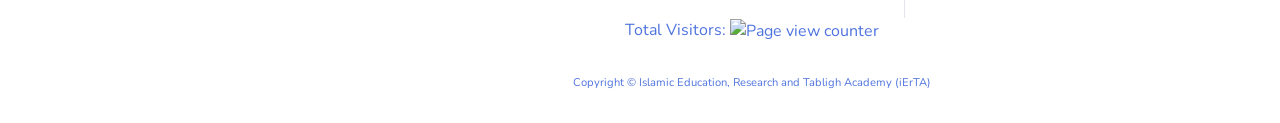
==== commit 085fed75: "Add files via upload" ====
--- a/dawah/index.html
+++ b/dawah/index.html
@@ -959,7 +959,7 @@
 
                                                     <div class="info-intro">
 <!--Post-->      
-আসসালামু আলাইকুম, আগামী ৮ তারিখ রোজ মঙ্গলবার ইনশাআল্লাহ আমরা তিন দিনের জামাতে যাচ্ছি, যারা যাওয়ার জন্য নাম লেখাইছো এবং উসূল দিয়েছো তোমরা সবাই নিজেদের কাপড়চোপড় প্লাস বেডিং গুলো গুছিয়ে রেখো । </br> </br>জোহরের নামাজ সবাই মসজিদে পড়বা এবং মসজিদে যাওয়ার সময় সাথে বেডিং নিয়ে যাবা, ইনশাআল্লাহ।
+আসসালামু আলাইকুম, আগামী ০৮/১০/২০২৪ তারিখ রোজ মঙ্গলবার ইনশাআল্লাহ আমরা তিন দিনের জামাতে যাচ্ছি, যারা যাওয়ার জন্য নাম লেখাইছো এবং উসূল দিয়েছো তোমরা সবাই নিজেদের কাপড়চোপড় প্লাস বেডিং গুলো গুছিয়ে রেখো । </br> </br>জোহরের নামাজ সবাই মসজিদে পড়বা এবং মসজিদে যাওয়ার সময় সাথে বেডিং নিয়ে যাবা, ইনশাআল্লাহ।
 
 
 
@@ -1372,6 +1372,268 @@
 
 
                                     </li>
+
+<!-- Post 21 namajtime-->
+                                    <li class="list-group-item">
+                                        <article href="#">
+                                            <div class="d-inline-flex" style="width:100%"> 
+                                                    
+                                                    
+                                                    
+<!-- Post Author Profile-->                                                    <div class="info_author_photo pl-2 pt-2"><img
+                                                            src="./forbidden/img/dt.jpg"
+                                                            alt="..." style="width:3rem;height:3rem"
+                                                            class="mr-3 rounded-circle"></div>
+                                                
+                                                <div class="flex-fill pt-2">
+                                                    <div class="d-flex">
+                                                        <div class="d-flex info_author">
+                                                            <div>
+
+                                                                <div class="d-flex">
+                                                                    <a href="#"
+                                                                        class="text-a">
+                                                                        <div style="line-height:100%"> <span
+                                                                                class="v-text-s">
+<!-- Post Author-->                                    Da'wah Team
+                                                                           <img src="./forbidden/img/verified.png" width="15" height="15"></span>
+                                 <br><span class="text-s">@DawahTeam</span>   
+<!-- Post Author Username-->                        </div>
+                                                                    </a>
+
+                                                                </div>
+
+
+                                                            </div>
+                          
+                             <div class="pl-2" style="color: white">
+<!-- Post Url Number-->                NamajTime
+                                        </div>
+                          
+                                                            </div>
+                                                        <div
+                                                            class=" el-action-s menu-icon pl-2 pr-2 rounded-circle ml-auto">
+                                                            <div class="dropleft" data-toggle="tooltip"
+                                                                data-placement="top" title=""
+                                                                data-original-title="more">
+                                                                <span data-toggle="dropdown" aria-expanded="false">
+                                                                    <svg viewBox="0 0 24 24" aria-hidden="true"
+                                                                        class="blue" style="height:1.25rem;width:1.25rem; line-height: 1.65em;
+                        cursor: pointer;">
+                                                                        <g>
+                                                                            <circle cx="5" cy="12" r="2"></circle>
+                                                                            <circle cx="12" cy="12" r="2"></circle>
+                                                                            <circle cx="19" cy="12" r="2"></circle>
+                                                                        </g>
+                                                                    </svg></span>
+
+                                                                <div class="dropdown-menu p-3">
+                                                                    <div
+                                                                        class="d-flex div-info-more-item dropdown-item">
+                                                                        <div><svg viewBox="0 0 24 24"
+                                                                                aria-hidden="true">
+                                                                                <g>
+                                                                                    <path
+                                                                                        d="M20.083 6.173l2.323 2.323c.293.293.768.293 1.06 0s.294-.768 0-1.06l-2.32-2.326 2.322-2.323c.293-.294.293-.77 0-1.062s-.768-.293-1.06 0L20.082 4.05 17.76 1.73c-.293-.293-.768-.293-1.06 0-.147.146-.22.338-.22.53s.072.384.22.53l2.32 2.32-2.32 2.325c-.147.146-.22.338-.22.53s.072.384.22.53c.292.293.767.293 1.06 0l2.323-2.32zM8.417 11.816c1.355 0 2.872-.15 3.84-1.256.813-.93 1.077-2.367.806-4.392-.38-2.826-2.116-4.513-4.645-4.513-2.53 0-4.267 1.687-4.646 4.513-.273 2.025-.01 3.462.805 4.393.968 1.108 2.485 1.257 3.84 1.257zm-3.16-5.448c.16-1.2.786-3.212 3.16-3.212 2.373 0 2.998 2.013 3.16 3.212.207 1.55.056 2.627-.45 3.205-.455.52-1.266.743-2.71.743s-2.256-.223-2.71-.743c-.507-.578-.658-1.656-.45-3.205zm11.44 12.867c-.88-3.525-4.283-5.988-8.28-5.988-3.998 0-7.403 2.463-8.28 5.988-.172.693-.03 1.4.395 1.94.408.522 1.04.822 1.733.822H14.57c.69 0 1.323-.3 1.73-.82.425-.54.568-1.247.396-1.942zm-1.577 1.018c-.126.16-.316.245-.55.245H2.264c-.235 0-.426-.085-.552-.246-.137-.174-.18-.412-.12-.654.71-2.855 3.517-4.85 6.824-4.85s6.113 1.994 6.824 4.85c.06.24.017.48-.12.655z">
+                                                                                    </path>
+                                                                                </g>
+                                                                            </svg>
+                                                                        </div>
+                                                                        <div class="ml-2"><span>Unfollow
+                                                                                @DawahTeam</span></div>
+                                                                    </div>
+                                                                    <div
+                                                                        class="d-flex div-info-more-item dropdown-item">
+                                                                        <div><svg viewBox="0 0 24 24"
+                                                                                aria-hidden="true">
+                                                                                <g>
+                                                                                    <path
+                                                                                        d="M12 1.25C6.072 1.25 1.25 6.072 1.25 12S6.072 22.75 12 22.75 22.75 17.928 22.75 12 17.928 1.25 12 1.25zm0 1.5c2.28 0 4.368.834 5.982 2.207L4.957 17.982C3.584 16.368 2.75 14.282 2.75 12c0-5.1 4.15-9.25 9.25-9.25zm0 18.5c-2.28 0-4.368-.834-5.982-2.207L19.043 6.018c1.373 1.614 2.207 3.7 2.207 5.982 0 5.1-4.15 9.25-9.25 9.25z">
+                                                                                    </path>
+                                                                                </g>
+                                                                            </svg>
+                                                                        </div>
+                                                                        <div class="ml-2"><span>Block @DawahTeam</span>
+                                                                        </div>
+                                                                    </div>
+                                                                    <div
+                                                                        class="d-flex div-info-more-item dropdown-item">
+                                                                        <div><svg viewBox="0 0 24 24"
+                                                                                aria-hidden="true">
+                                                                                <g>
+                                                                                    <path
+                                                                                        d="M23.074 3.35H20.65V.927c0-.414-.337-.75-.75-.75s-.75.336-.75.75V3.35h-2.426c-.414 0-.75.337-.75.75s.336.75.75.75h2.425v2.426c0 .414.335.75.75.75s.75-.336.75-.75V4.85h2.424c.414 0 .75-.335.75-.75s-.336-.75-.75-.75zM19.9 10.744c-.415 0-.75.336-.75.75v9.782l-6.71-4.883c-.13-.095-.285-.143-.44-.143s-.31.048-.44.144l-6.71 4.883V5.6c0-.412.337-.75.75-.75h6.902c.414 0 .75-.335.75-.75s-.336-.75-.75-.75h-6.9c-1.242 0-2.25 1.01-2.25 2.25v17.15c0 .282.157.54.41.668.25.13.553.104.78-.062L12 17.928l7.458 5.43c.13.094.286.143.44.143.117 0 .234-.026.34-.08.252-.13.41-.387.41-.67V11.495c0-.414-.335-.75-.75-.75z">
+                                                                                    </path>
+                                                                                </g>
+                                                                            </svg>
+                                                                        </div>
+                                                                        <div class="ml-2"><span>Add to Bookmarks</span>
+                                                                        </div>
+                                                                    </div>
+
+                                                                </div>
+                                                            </div>
+                                                        </div>
+                                                    </div>
+
+
+                                                    <div class="info-intro">
+<!--Post-->      
+
+ইব্রাহিম হোস্টেল এর নিকটস্থ বাইতুল আতিক জামে মসজিদ, বাড়েরা এর নামাজের সময়সূচী। 
+
+
+ </br>     </br>    ফজর - ০৫:৩০ </br>
+ যোহর - ০১:৩০ </br>
+ আসর - ৪:১৫ </br>
+ মাগরিব - ০৫:৪০  </br>
+ এশা   - ০৭:৩০</br>
+                               
+                            <span class="text-success">   
+                           @Last Updated  on 03:15 (PM), 20/10/2024</span><br>
+
+                                            
+
+
+                                   </div>
+                                         
+
+                                                    <div
+                                                        class="d-flex justify-content-between p-3 div-share-likes-reply">
+                                                        <div class="el-action-s el-reply p-1 pl-2 pr-2"
+                                                            data-toggle="tooltip" title="" datau=" 27294"
+                                                            data-original-title="Reply"><svg
+                                                                xmlns="http://www.w3.org/2000/svg" class="el-action-s"
+                                                                viewBox="0 0 24 24">
+                                                                <path
+                                                                    d="M12 3c5.514 0 10 3.592 10 8.007 0 4.917-5.145 7.961-9.91 7.961-1.937 0-3.383-.397-4.394-.644-1 .613-1.595 1.037-4.272 1.82.535-1.373.723-2.748.602-4.265-.838-1-2.025-2.4-2.025-4.872-.001-4.415 4.485-8.007 9.999-8.007zm0-2c-6.338 0-12 4.226-12 10.007 0 2.05.738 4.063 2.047 5.625.055 1.83-1.023 4.456-1.993 6.368 2.602-.47 6.301-1.508 7.978-2.536 1.418.345 2.775.503 4.059.503 7.084 0 11.91-4.837 11.91-9.961-.001-5.811-5.702-10.006-12.001-10.006zm-3.5 10c0 .829-.671 1.5-1.5 1.5-.828 0-1.5-.671-1.5-1.5s.672-1.5 1.5-1.5c.829 0 1.5.671 1.5 1.5zm3.5-1.5c-.828 0-1.5.671-1.5 1.5s.672 1.5 1.5 1.5c.829 0 1.5-.671 1.5-1.5s-.671-1.5-1.5-1.5zm5 0c-.828 0-1.5.671-1.5 1.5s.672 1.5 1.5 1.5c.829 0 1.5-.671 1.5-1.5s-.671-1.5-1.5-1.5z">
+                                                                </path>
+                                                            </svg><span class="pl-1">3.1M</span>
+ <!-- Post Like eTc-->                </div>
+                                                        <div class="el-action-s  p-1 pl-2 pr-2 " data-toggle="tooltip"
+                                                            title="" data-original-title="Relay"><svg
+                                                                xmlns="http://www.w3.org/2000/svg" viewBox="0 0 24 24"
+                                                                data-toggle="dropdown">
+                                                                <path
+                                                                    d="M21 9h2v11h-17v3l-6-4 6-4v3h15v-9zm-18-3h15v3l6-4-6-4v3h-17v11h2v-9z">
+                                                                </path>
+                                                            </svg><span class="pl-1"></span>
+                                                            <div class="dropdown-menu p-3">
+                                                                <div class="d-flex div-info-more-item dropdown-item el-relay"
+                                                                    datau="27294">
+                                                                    <div><svg xmlns="http://www.w3.org/2000/svg"
+                                                                            width="20" height="20" viewBox="0 0 24 24"
+                                                                            fill="#858796">
+                                                                            <path
+                                                                                d="M21 9h2v11h-17v3l-6-4 6-4v3h15v-9zm-18-3h15v3l6-4-6-4v3h-17v11h2v-9z">
+                                                                            </path>
+                                                                        </svg>
+                                                                    </div>
+                                                                    <div class="ml-2"><span>Masha-Allah</span>
+                                                                    </div>
+                                                                </div>
+                                                            </div>
+                                                        </div>
+
+                                                        <div class="el-action-s  p-1 pl-2 pr-2" data-toggle="tooltip"
+                                                            title="" data-original-title="Share"><svg
+                                                                xmlns="http://www.w3.org/2000/svg" viewBox="0 0 24 24"
+                                                                data-toggle="dropdown">
+                                                                <path
+                                                                    d="M6 2c.552 0 1 .449 1 1s-.448 1-1 1-1-.449-1-1 .448-1 1-1zm15 9c.552 0 1 .448 1 1s-.448 1-1 1-1-.449-1-1c0-.552.448-1 1-1zm-15 9c.552 0 1 .449 1 1s-.448 1-1 1-1-.449-1-1 .448-1 1-1zm0-20c-1.656 0-3 1.343-3 3s1.344 3 3 3 3-1.343 3-3-1.344-3-3-3zm15 9c-1.656 0-3 1.343-3 3s1.344 3 3 3 3-1.343 3-3-1.344-3-3-3zm-15 9c-1.657 0-3 1.343-3 3s1.343 3 3 3c1.656 0 3-1.343 3-3s-1.344-3-3-3zm4.588-16.979l.412-.021c4.281 0 7.981 2.45 9.8 6.021-.717.029-1.39.21-1.998.511-1.555-2.703-4.466-4.532-7.802-4.532 0-.703-.149-1.372-.412-1.979zm10.212 15.958c-1.819 3.571-5.519 6.021-9.8 6.021l-.412-.021c.263-.607.412-1.276.412-1.979 3.336 0 6.247-1.829 7.802-4.532.608.302 1.281.483 1.998.511zm-18.91 1.186c-1.193-1.759-1.89-3.88-1.89-6.165s.697-4.406 1.89-6.165c.392.566.901 1.039 1.487 1.403-.867 1.383-1.377 3.012-1.377 4.762s.51 3.379 1.377 4.762c-.586.364-1.096.837-1.487 1.403z">
+                                                                </path>
+                                             </svg><span class="pl-1">5.0K</span>
+                                                            <div class="dropdown-menu p-3 shadow dropdown-menu-right ">
+                                                                <div class="d-flex div-info-more-item dropdown-item el-sendmsg"
+                                                                    datau="27294">
+                                                                    <div><svg viewBox="0 0 24 24" aria-hidden="true">
+                                                                            <g>
+                                                                                <path
+                                                                                    d="M19.25 3.018H4.75C3.233 3.018 2 4.252 2 5.77v12.495c0 1.518 1.233 2.753 2.75 2.753h14.5c1.517 0 2.75-1.235 2.75-2.753V5.77c0-1.518-1.233-2.752-2.75-2.752zm-14.5 1.5h14.5c.69 0 1.25.56 1.25 1.25v.714l-8.05 5.367c-.273.18-.626.182-.9-.002L3.5 6.482v-.714c0-.69.56-1.25 1.25-1.25zm14.5 14.998H4.75c-.69 0-1.25-.56-1.25-1.25V8.24l7.24 4.83c.383.256.822.384 1.26.384.44 0 .877-.128 1.26-.383l7.24-4.83v10.022c0 .69-.56 1.25-1.25 1.25z">
+                                                                                </path>
+                                                                            </g>
+                                                                        </svg>
+                                                                    </div>
+                                                                    <div class="ml-2"><span>Send via Direct
+                                                                            Message</span>
+                                                                    </div>
+                                                                </div>
+                                                                <div class="d-flex div-info-more-item dropdown-item el-bookmarks"
+                                                                    datau="27294">
+                                                                    <div><svg viewBox="0 0 24 24" aria-hidden="true">
+                                                                            <g>
+                                                                               
+                                                                                <path
+                                                                                    d="M23.074 3.35H20.65V.927c0-.414-.337-.75-.75-.75s-.75.336-.75.75V3.35h-2.426c-.414 0-.75.337-.75.75s.336.75.75.75h2.425v2.426c0 .414.335.75.75.75s.75-.336.75-.75V4.85h2.424c.414 0 .75-.335.75-.75s-.336-.75-.75-.75zM19.9 10.744c-.415 0-.75.336-.75.75v9.782l-6.71-4.883c-.13-.095-.285-.143-.44-.143s-.31.048-.44.144l-6.71 4.883V5.6c0-.412.337-.75.75-.75h6.902c.414 0 .75-.335.75-.75s-.336-.75-.75-.75h-6.9c-1.242 0-2.25 1.01-2.25 2.25v17.15c0 .282.157.54.41.668.25.13.553.104.78-.062L12 17.928l7.458 5.43c.13.094.286.143.44.143.117 0 .234-.026.34-.08.252-.13.41-.387.41-.67V11.495c0-.414-.335-.75-.75-.75z">
+                                                                                </path>
+                                                                            </g>
+                                                                        </svg>
+                                                                    </div>
+                                                                    <div class="ml-2"><span>Add posts to
+                                                                            Bookmarks</span>
+                                                                    </div>
+                                                                </div>
+                                                                <div class="d-flex div-info-more-item dropdown-item el-sendmsg"
+                                                                    datau="27294">
+                                                                    <div><svg viewBox="0 0 24 24" aria-hidden="true">
+                                                                            <g>
+                                                                                <path
+                                                                                    d="M11.96 14.945c-.067 0-.136-.01-.203-.027-1.13-.318-2.097-.986-2.795-1.932-.832-1.125-1.176-2.508-.968-3.893s.942-2.605 2.068-3.438l3.53-2.608c2.322-1.716 5.61-1.224 7.33 1.1.83 1.127 1.175 2.51.967 3.895s-.943 2.605-2.07 3.438l-1.48 1.094c-.333.246-.804.175-1.05-.158-.246-.334-.176-.804.158-1.05l1.48-1.095c.803-.592 1.327-1.463 1.476-2.45.148-.988-.098-1.975-.69-2.778-1.225-1.656-3.572-2.01-5.23-.784l-3.53 2.608c-.802.593-1.326 1.464-1.475 2.45-.15.99.097 1.975.69 2.778.498.675 1.187 1.15 1.992 1.377.4.114.633.528.52.928-.092.33-.394.547-.722.547z">
+                                                                                </path>
+                                                                                <path
+                                                                                    d="M7.27 22.054c-1.61 0-3.197-.735-4.225-2.125-.832-1.127-1.176-2.51-.968-3.894s.943-2.605 2.07-3.438l1.478-1.094c.334-.245.805-.175 1.05.158s.177.804-.157 1.05l-1.48 1.095c-.803.593-1.326 1.464-1.475 2.45-.148.99.097 1.975.69 2.778 1.225 1.657 3.57 2.01 5.23.785l3.528-2.608c1.658-1.225 2.01-3.57.785-5.23-.498-.674-1.187-1.15-1.992-1.376-.4-.113-.633-.527-.52-.927.112-.4.528-.63.926-.522 1.13.318 2.096.986 2.794 1.932 1.717 2.324 1.224 5.612-1.1 7.33l-3.53 2.608c-.933.693-2.023 1.026-3.105 1.026z">
+                                                                                </path>
+                                                                            </g>
+                                                                        </svg>
+                                                                    </div>
+                                                       <div class="ml-g2">
+ <!-- Post Url for Copy-->
+   
+    <button class="copy-button" data-url="https://ibrahimhostel.github.io/dawah/#:~:text=NamajTime"><i class="fa fa-copy"> </i> Copy this post link</button>
+  </div>                                                                                            </div>
+                                                                <div class="d-flex div-info-more-item dropdown-item el-sendmsg"
+                                                                    datau="27294">
+                                                                    <div>
+                                                            <svg viewBox="0 0 24 24" aria-hidden="true">
+                                                                            <g>
+                                                                                <path
+                                                                                    d="M17.53 7.47l-5-5c-.293-.293-.768-.293-1.06 0l-5 5c-.294.293-.294.768 0 1.06s.767.294 1.06 0l3.72-3.72V15c0 .414.336.75.75.75s.75-.336.75-.75V4.81l3.72 3.72c.146.147.338.22.53.22s.384-.072.53-.22c.293-.293.293-.767 0-1.06z">
+                                                                                </path>
+                                                                                <path
+                                                                                    d="M19.708 21.944H4.292C3.028 21.944 2 20.916 2 19.652V14c0-.414.336-.75.75-.75s.75.336.75.75v5.652c0 .437.355.792.792.792h15.416c.437 0 .792-.355.792-.792V14c0-.414.336-.75.75-.75s.75.336.75.75v5.652c0 1.264-1.028 2.292-2.292 2.292z">
+                                                                                </path>
+                                                                            </g>
+                                                                        </svg>
+                                                                    </div>
+                                                                    <div class="ml-2"><span>Share posts via …</span>
+                                                                    </div>
+                                                                </div>
+                                                            </div>
+                                                        </div>
+
+
+                                                        <div class="el-action-s el-likes p-1 pl-2 pr-2" datau="27294">
+                                                            <svg xmlns="http://www.w3.org/2000/svg" viewBox="0 0 24 24"
+                                                                data-toggle="tooltip" title=""
+                                                                class="rounded-circle p-1" data-original-title="Like">
+                                                                <path
+                                                                    d="M15.43 8.814c.808-3.283 1.252-8.814-2.197-8.814-1.861 0-2.35 1.668-2.833 3.329-1.971 6.788-5.314 7.342-8.4 7.743v9.928c3.503 0 5.584.729 8.169 1.842 1.257.541 3.053 1.158 5.336 1.158 2.538 0 4.295-.997 5.009-3.686.5-1.877 1.486-7.25 1.486-8.25 0-1.649-1.168-2.446-2.594-2.507-1.21-.051-2.87-.277-3.976-.743zm3.718 4.321l-1.394.167s-.609 1.109.141 1.115c0 0 .201.01 1.069-.027 1.082-.046 1.051 1.469.004 1.563l-1.761.099c-.734.094-.656 1.203.141 1.172 0 0 .686-.017 1.143-.041 1.068-.056 1.016 1.429.04 1.551-.424.053-1.745.115-1.745.115-.811.072-.706 1.235.109 1.141l.771-.031c.822-.074 1.003.825-.292 1.661-1.567.881-4.685.131-6.416-.614-2.238-.965-4.437-1.934-6.958-2.006v-6c3.263-.749 6.329-2.254 8.321-9.113.898-3.092 1.679-1.931 1.679.574 0 2.071-.49 3.786-.921 5.533 1.061.543 3.371 1.402 6.12 1.556 1.055.059 1.025 1.455-.051 1.585z">
+                                                                </path>
+                                                            </svg><span class="pl-1"></span>
+                                                        </div>
+
+
+
+                                                    </div>
+
+                                                </div>
+                                            </div>
+                                        </article>
+
+
+                                    </li>
+
+
 
 <!-- Post 23  -->
                                     <li class="list-group-item">
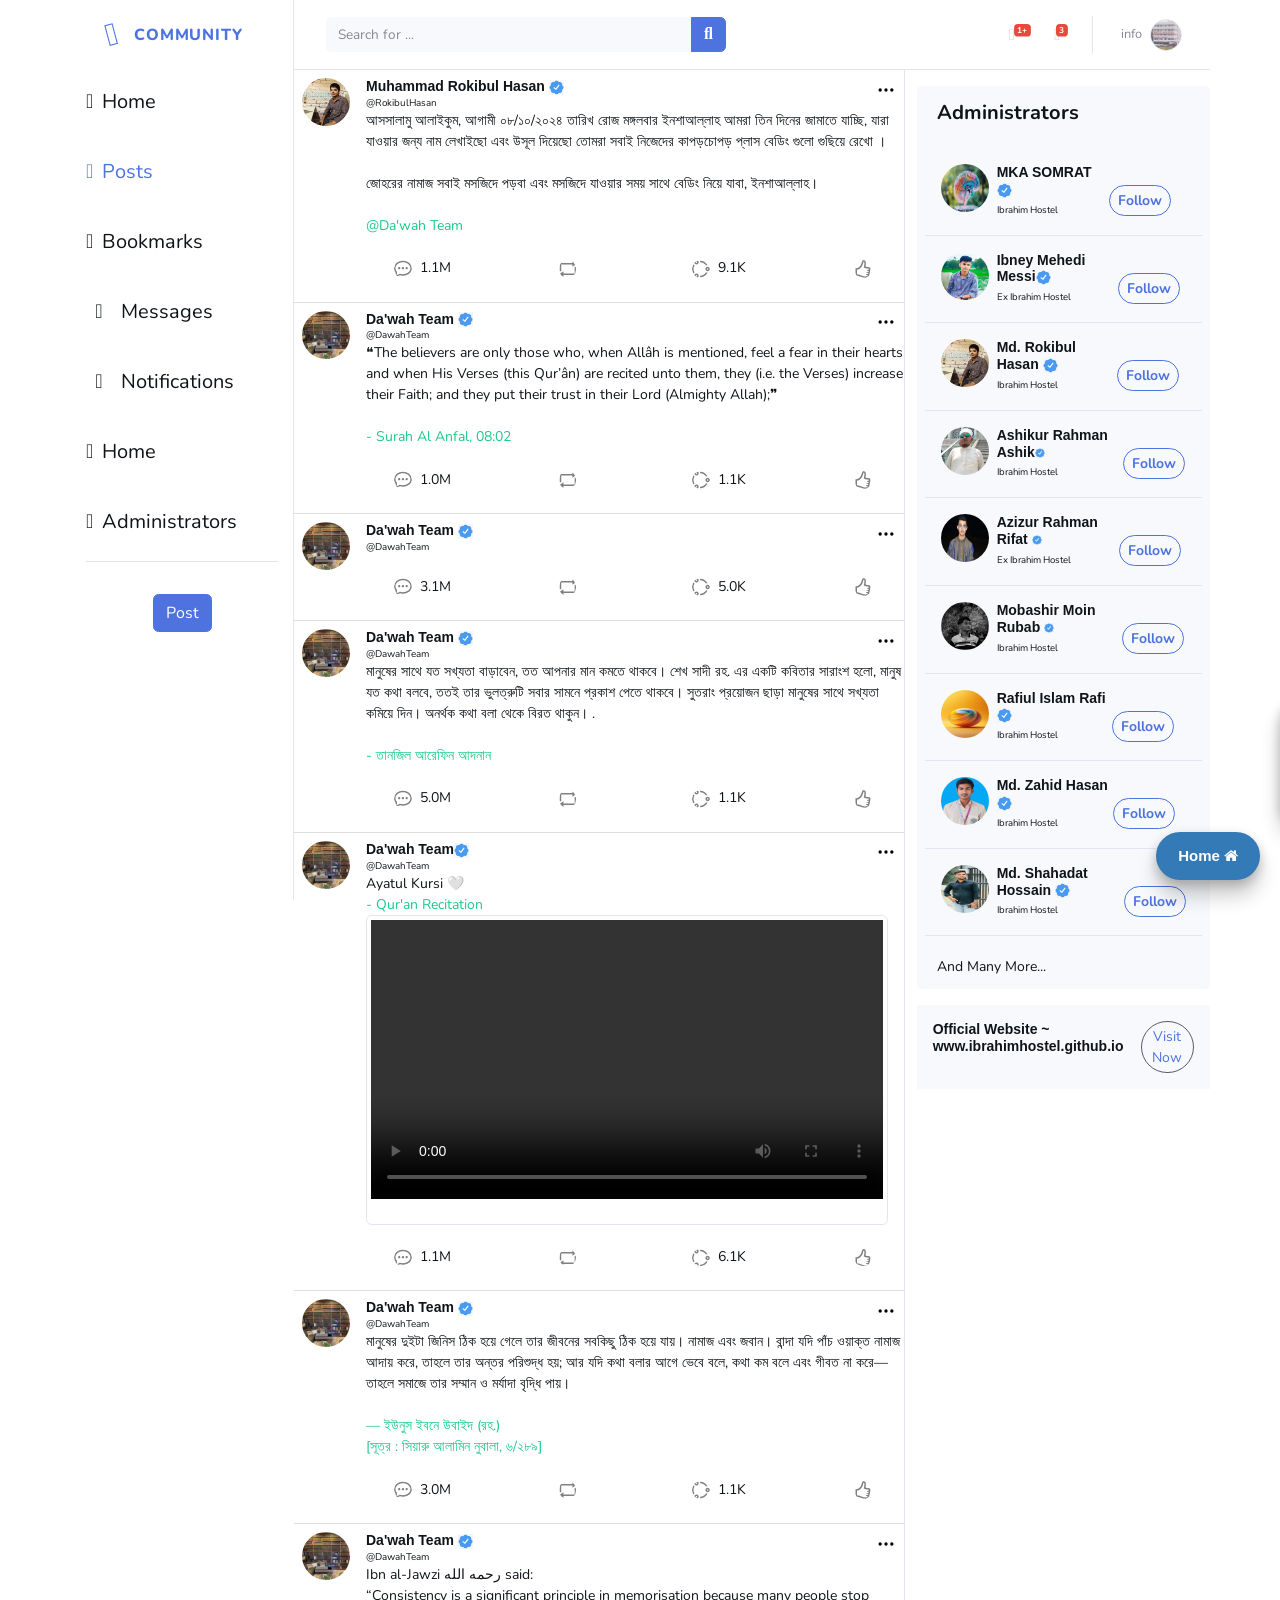
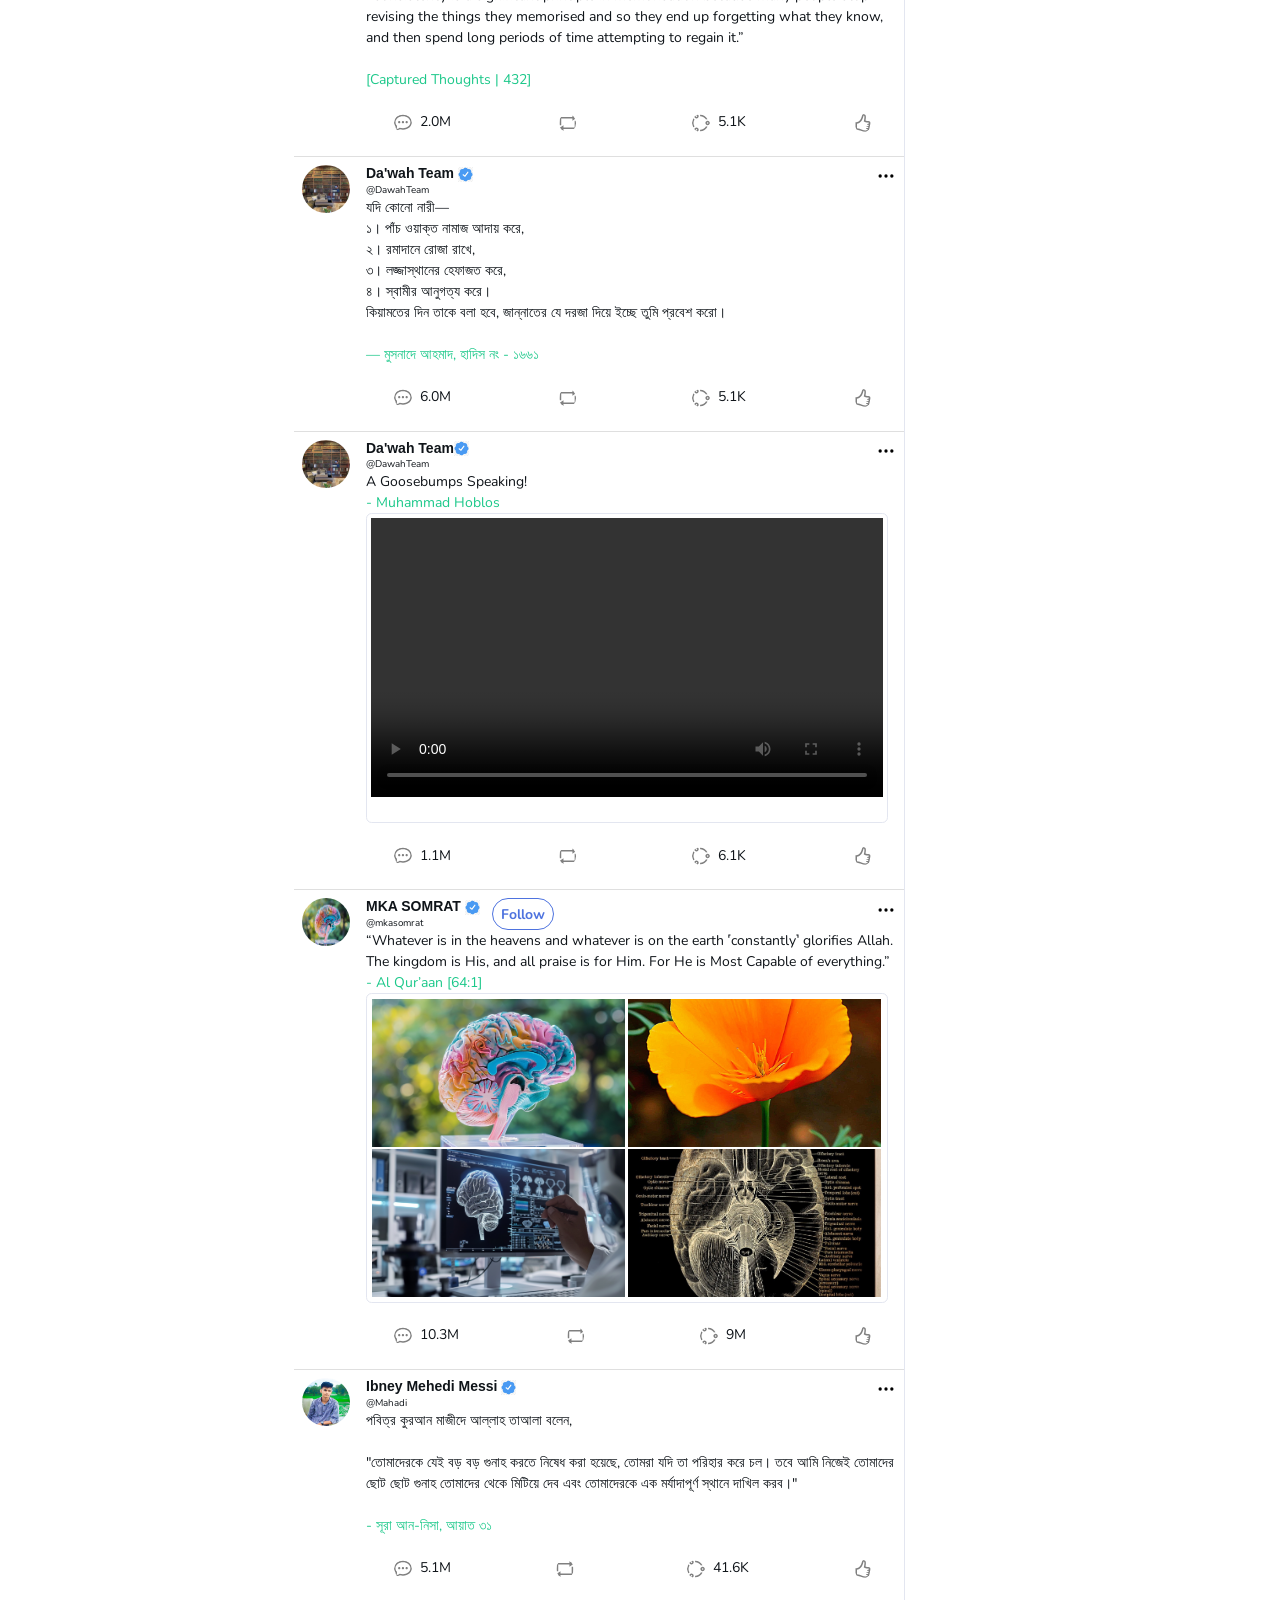
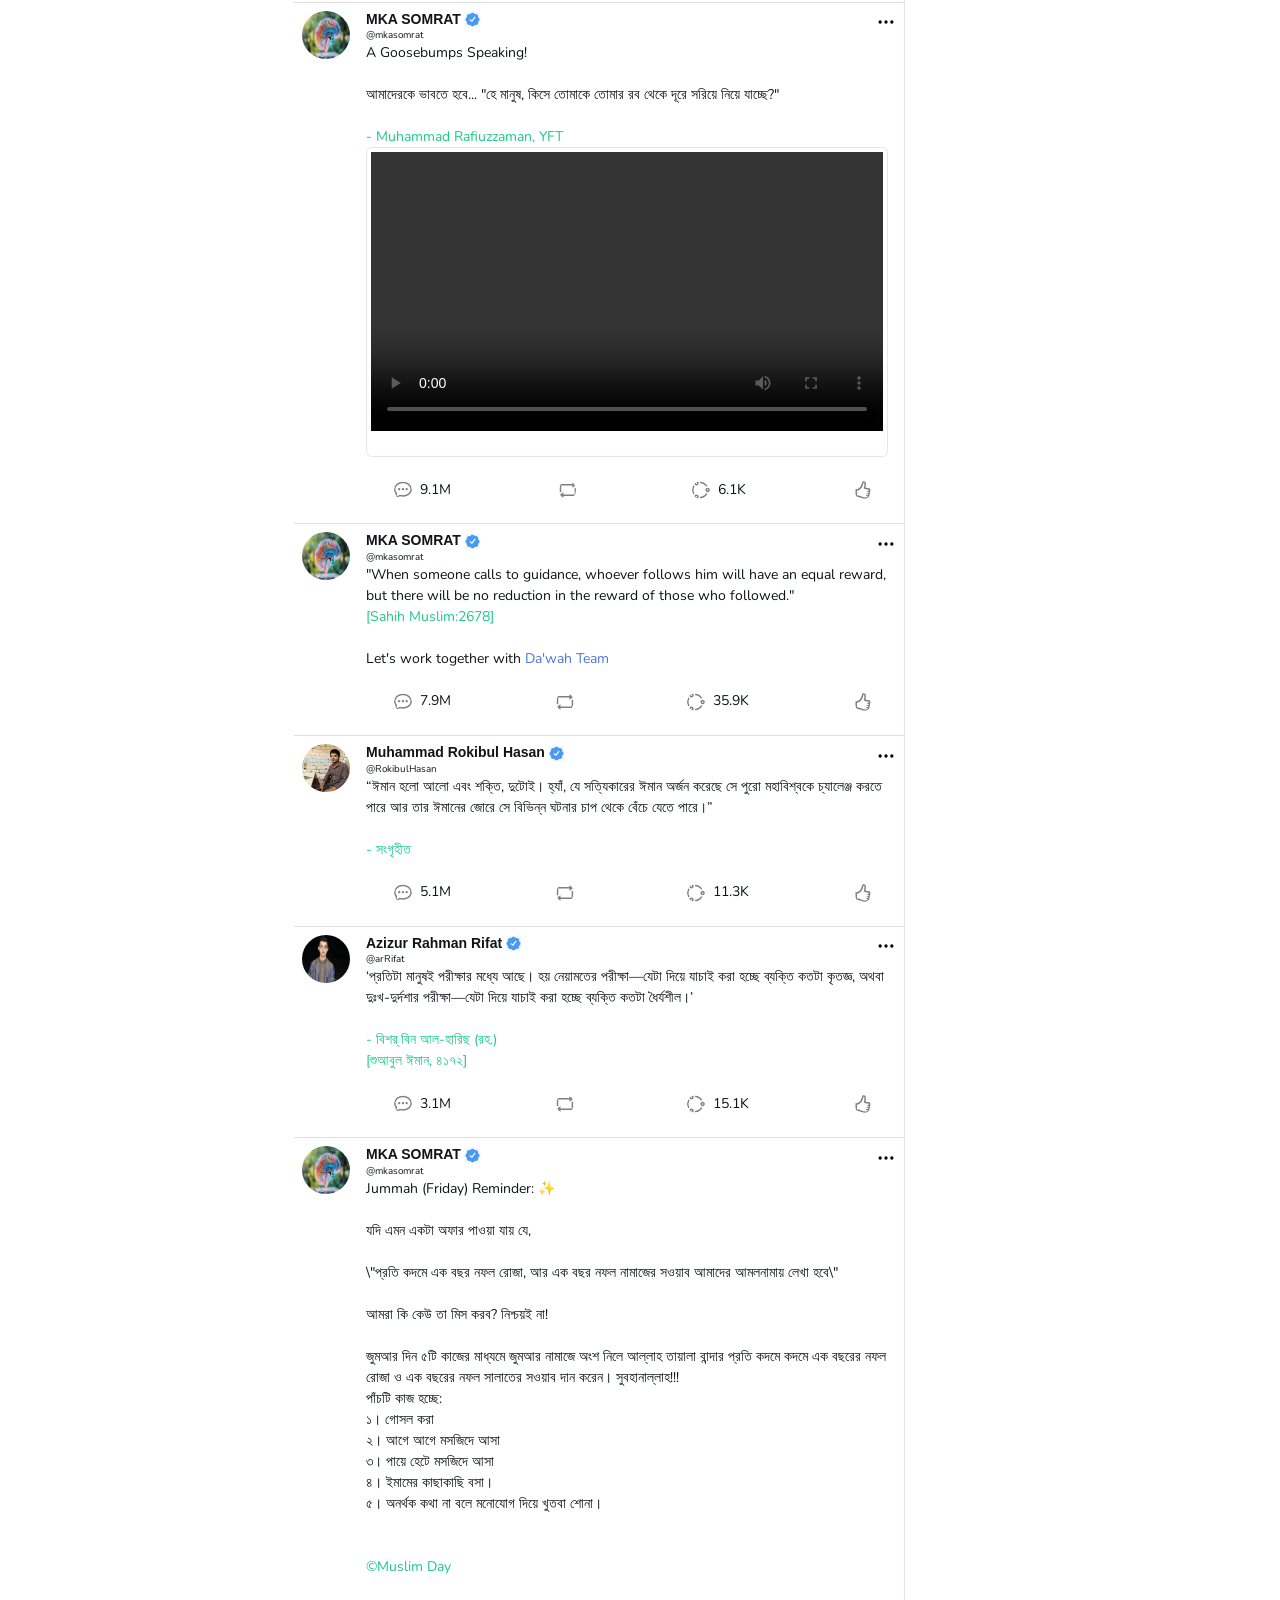
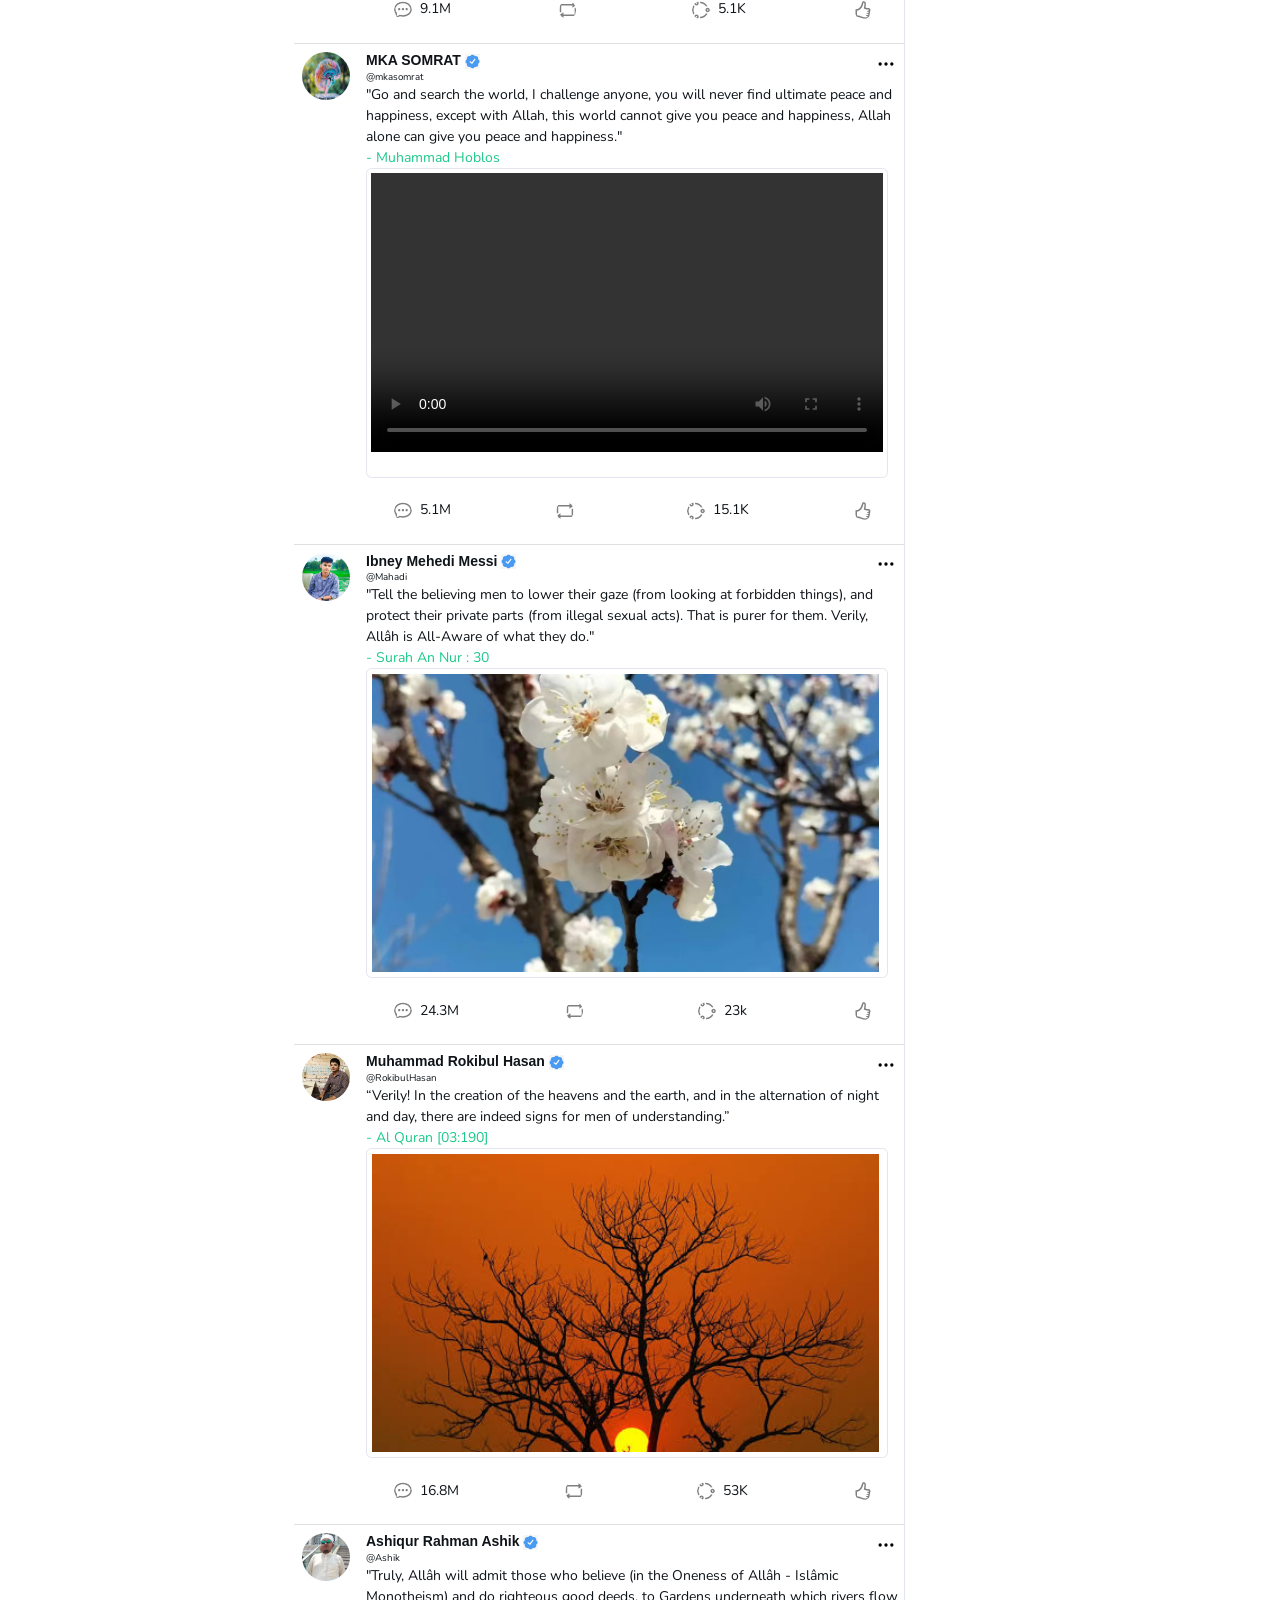
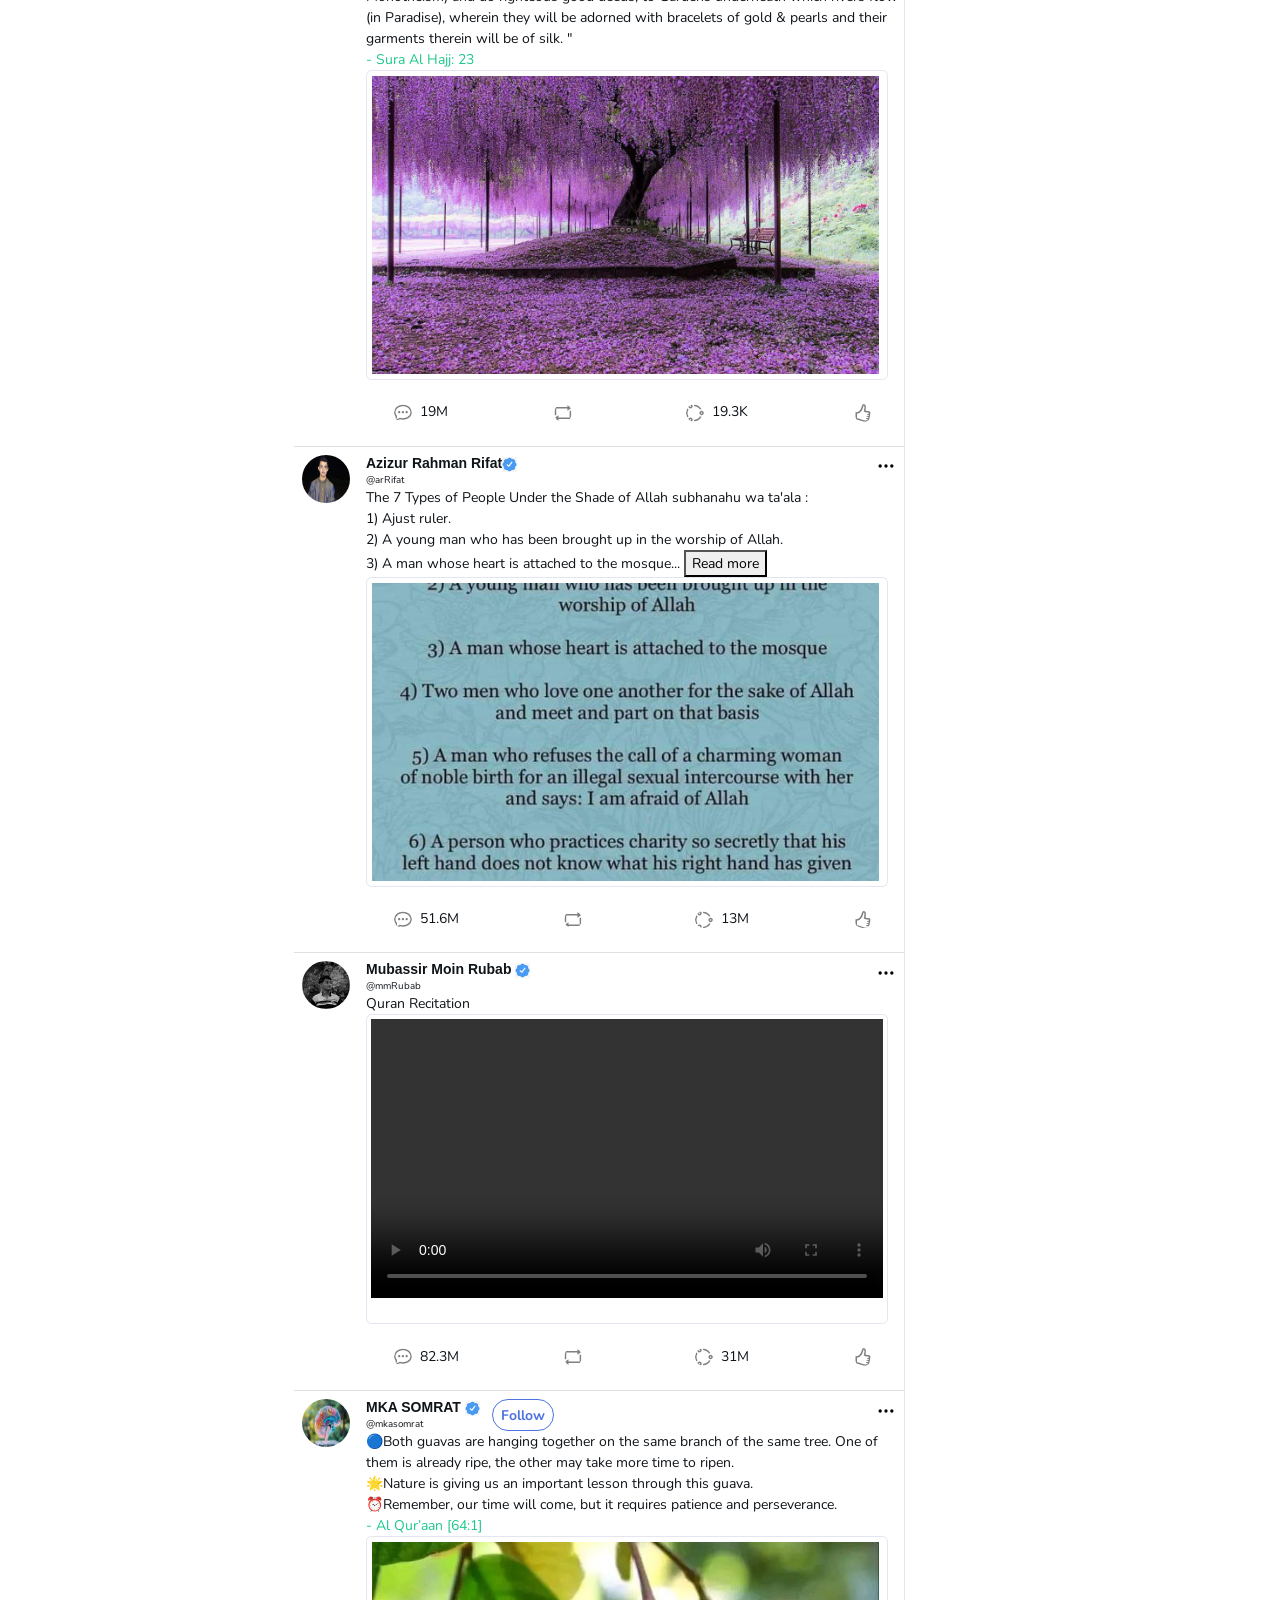
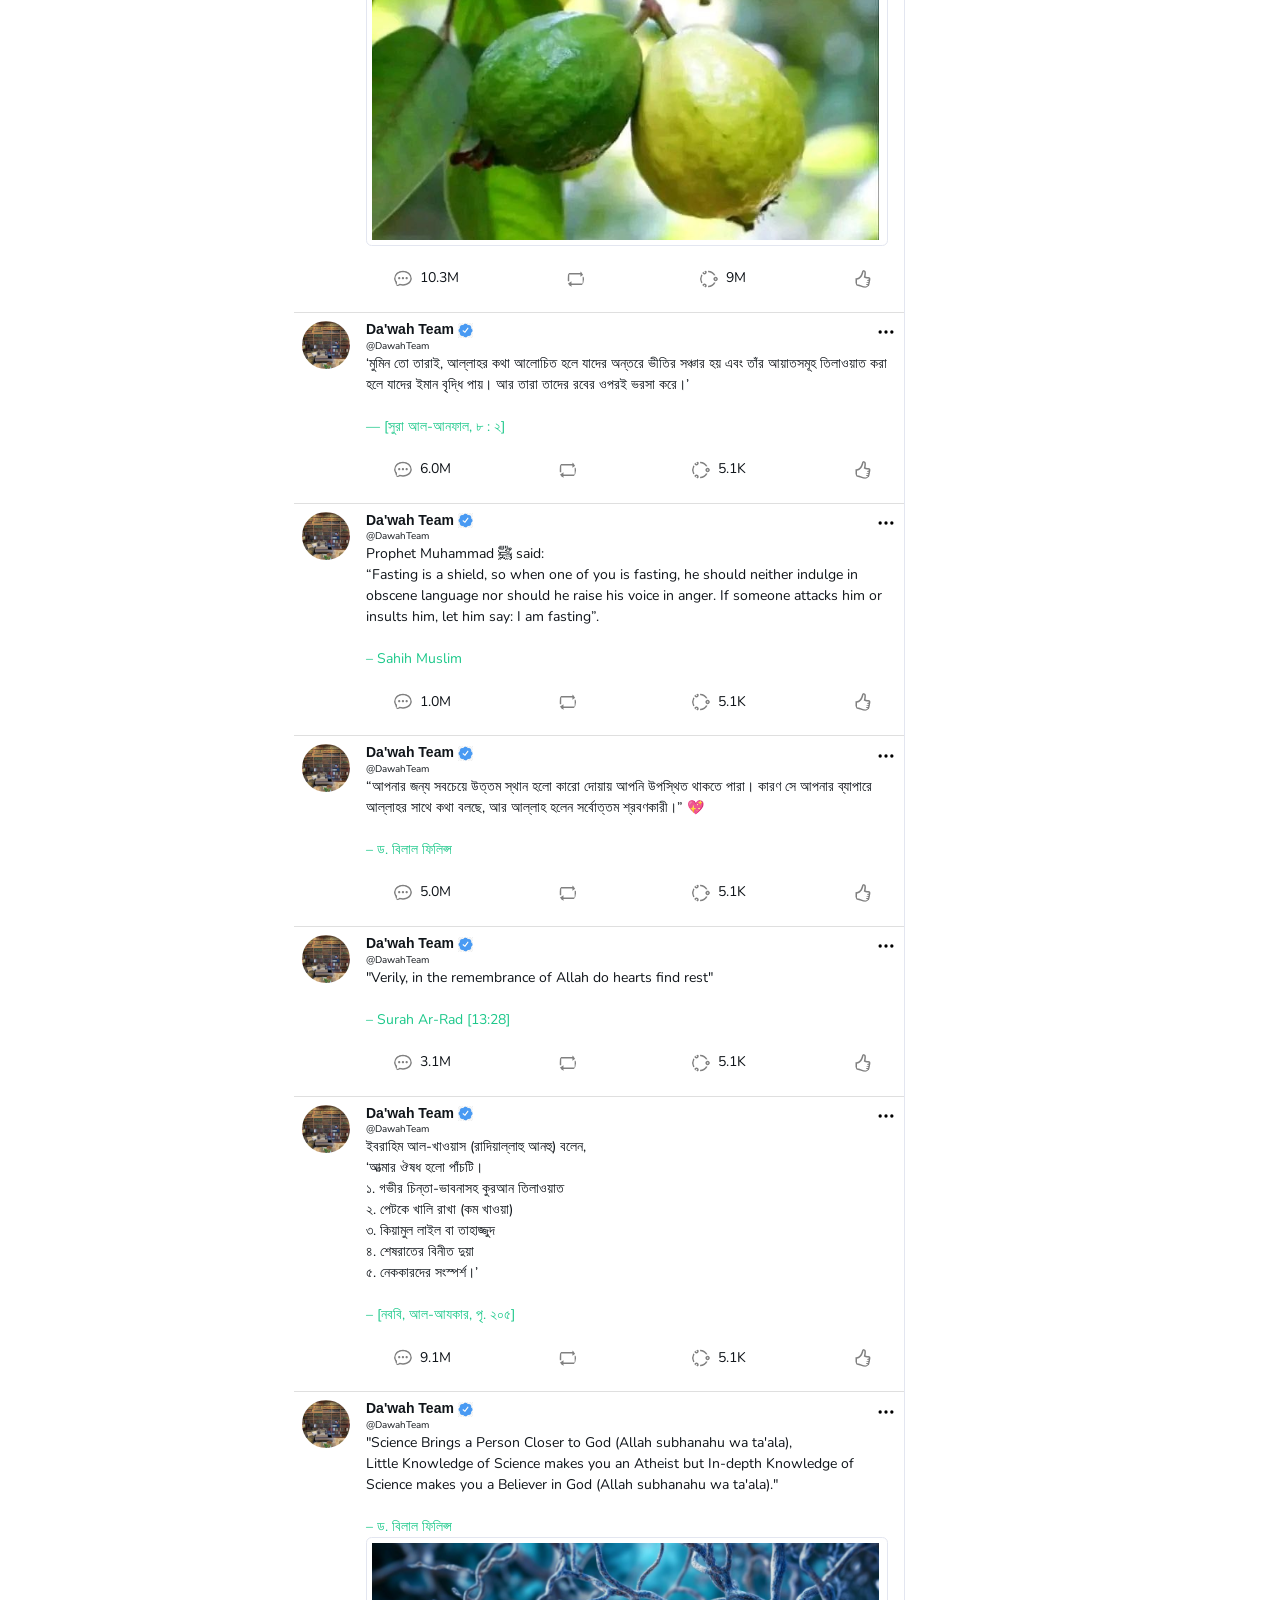
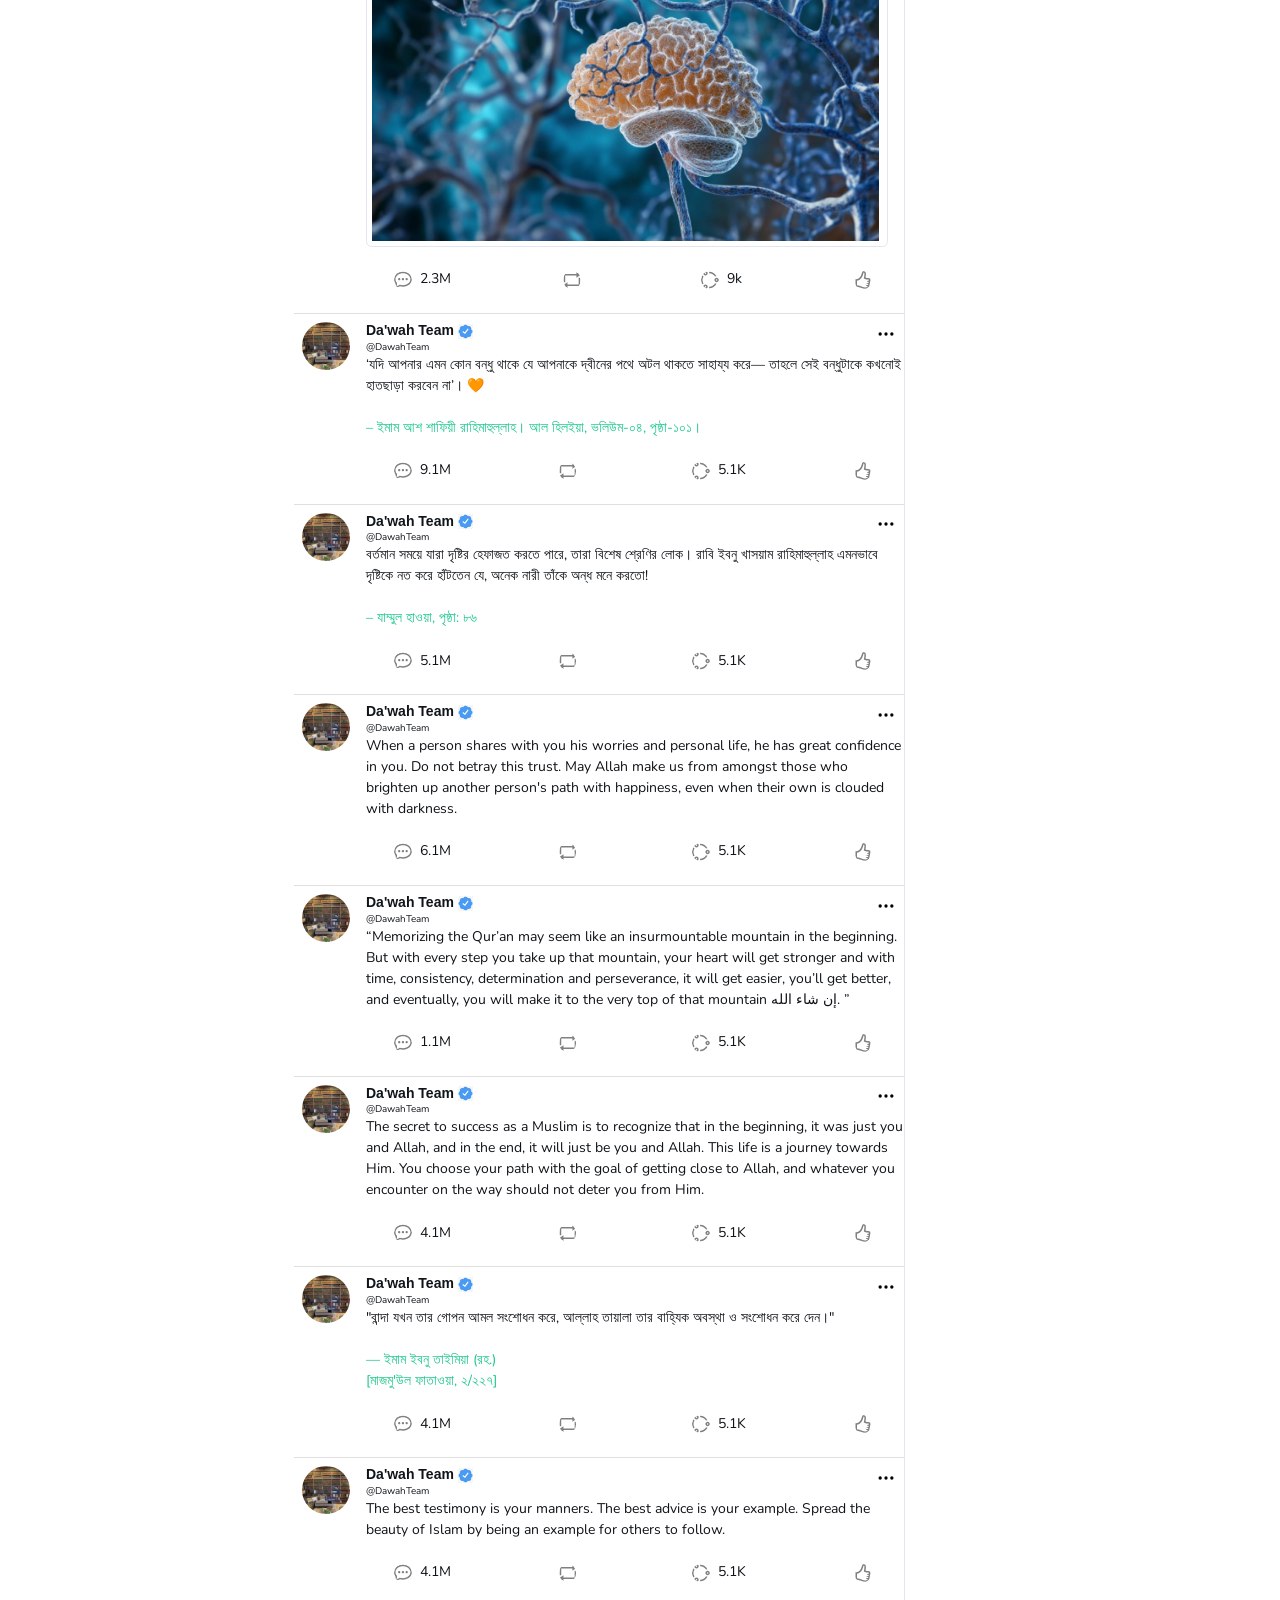
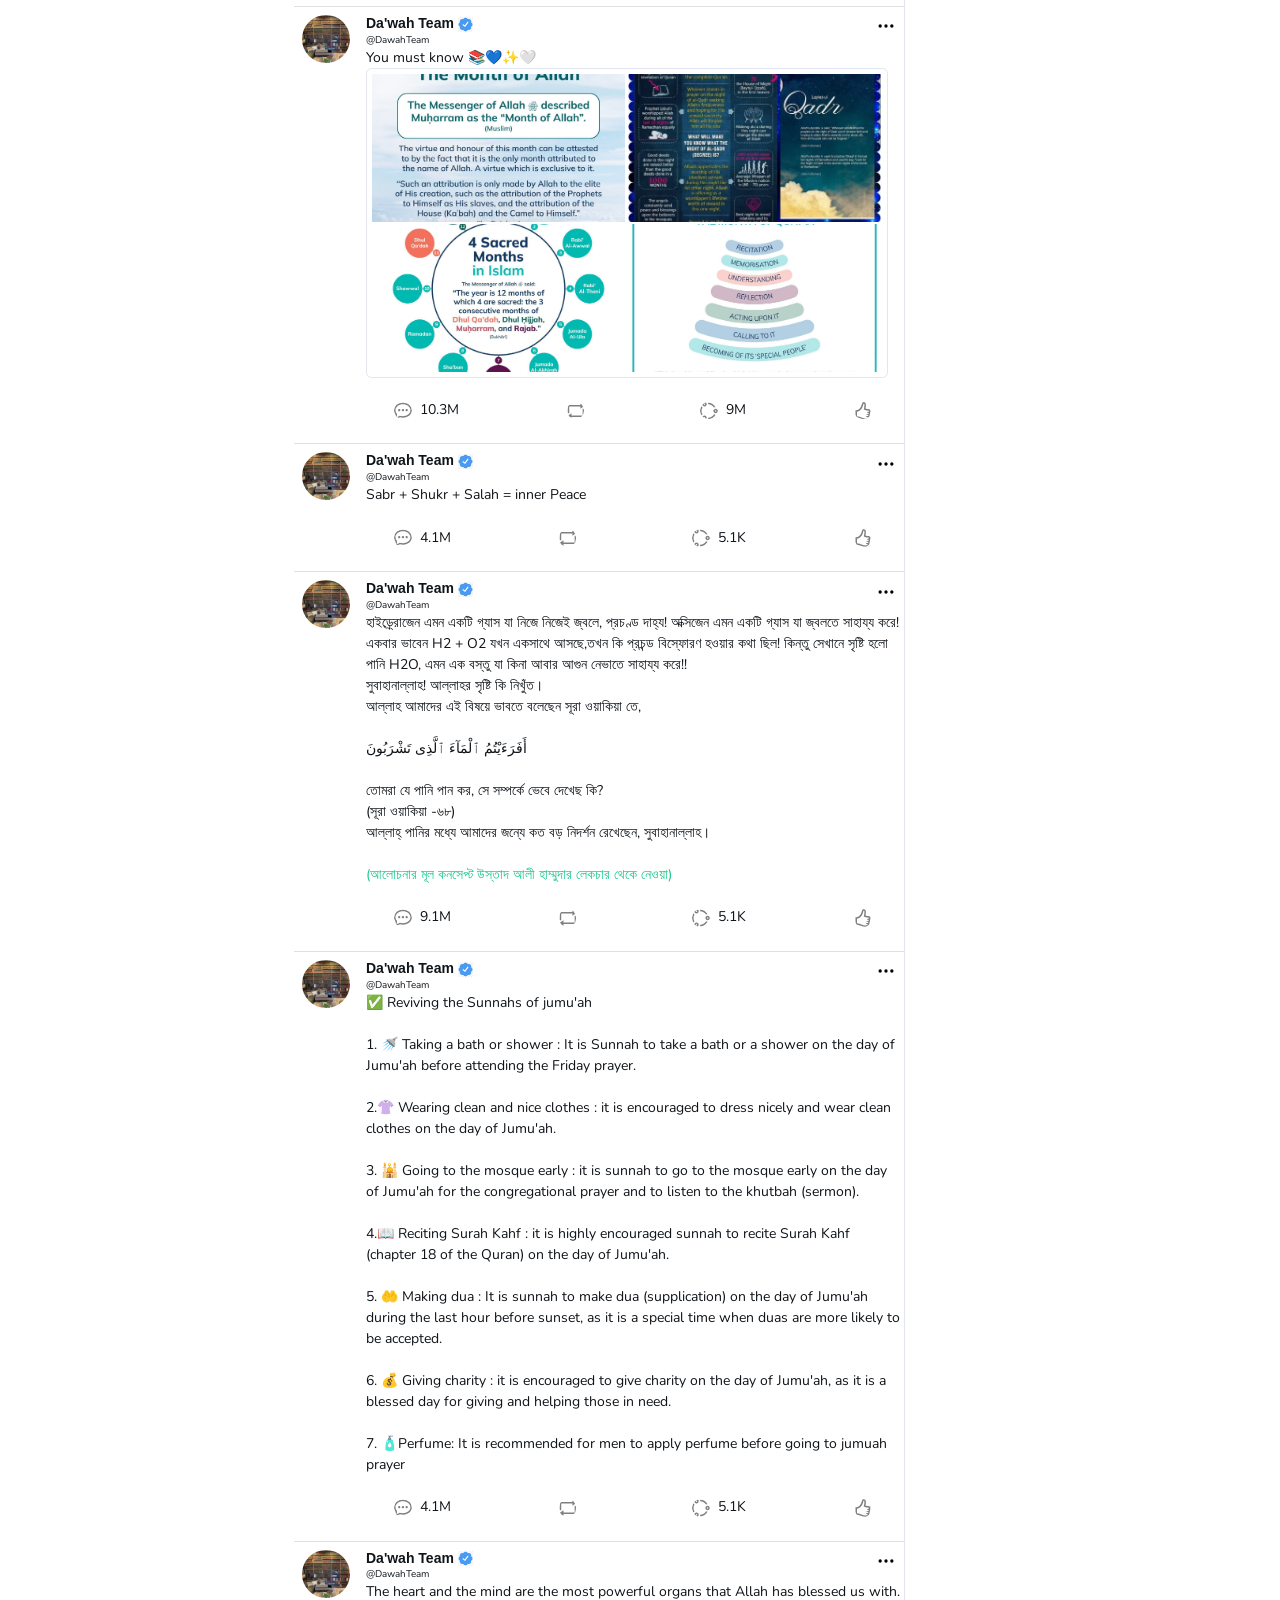
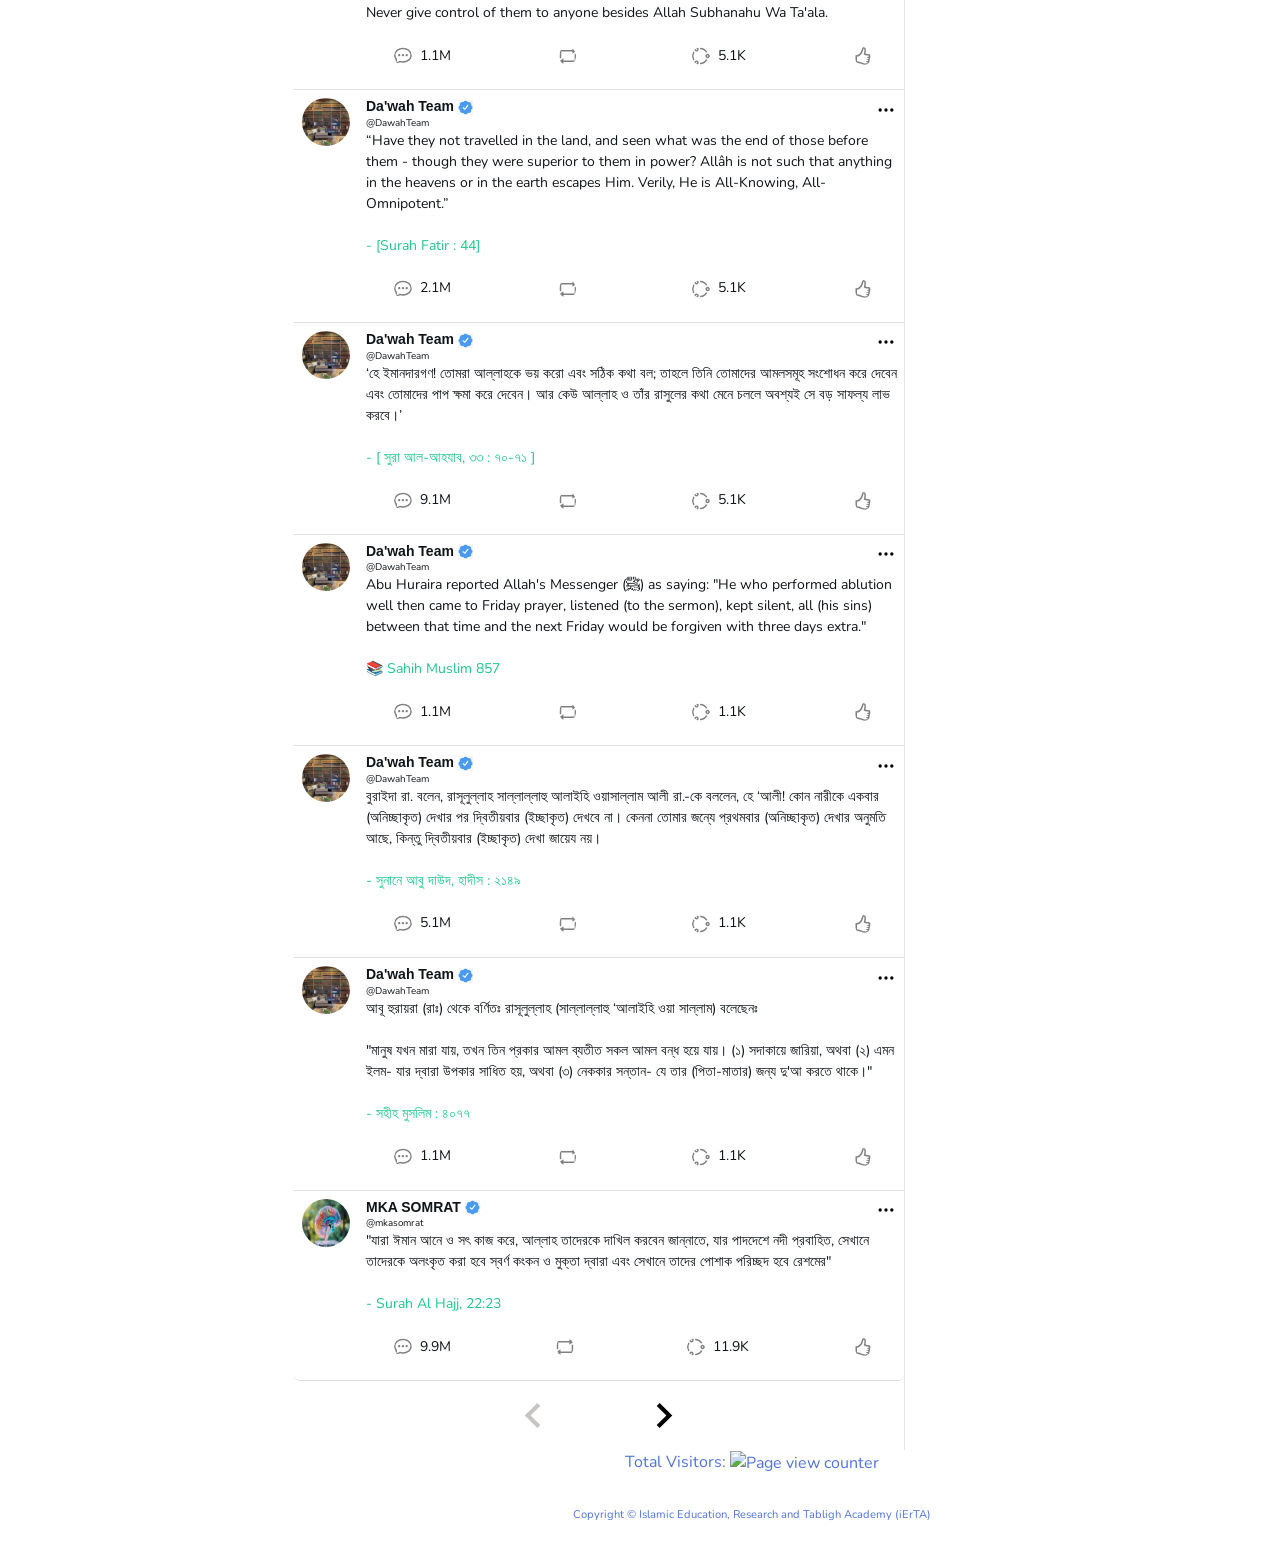
==== commit baba0bac: "Update index.html" ====
--- a/dawah/index.html
+++ b/dawah/index.html
@@ -1479,23 +1479,9 @@
 
                                                     <div class="info-intro">
 <!--Post-->      
-
-ইব্রাহিম হোস্টেল এর নিকটস্থ বাইতুল আতিক জামে মসজিদ, বাড়েরা এর নামাজের সময়সূচী। 
-
-
- </br>     </br>    ফজর - ০৫:৩০ </br>
- যোহর - ০১:৩০ </br>
- আসর - ৪:১৫ </br>
- মাগরিব - ০৫:৪০  </br>
- এশা   - ০৭:৩০</br>
-                               
-                            <span class="text-success">   
-                           @Last Updated  on 03:15 (PM), 20/10/2024</span><br>
-
-                                            
-
-
-                                   </div>
+<script async src="https://telegram.org/js/telegram-widget.js?5" data-telegram-post="ihdcofficial/11" data-width="100%"> </script>
+                                                        
+</div>
                                          
 
                                                     <div
